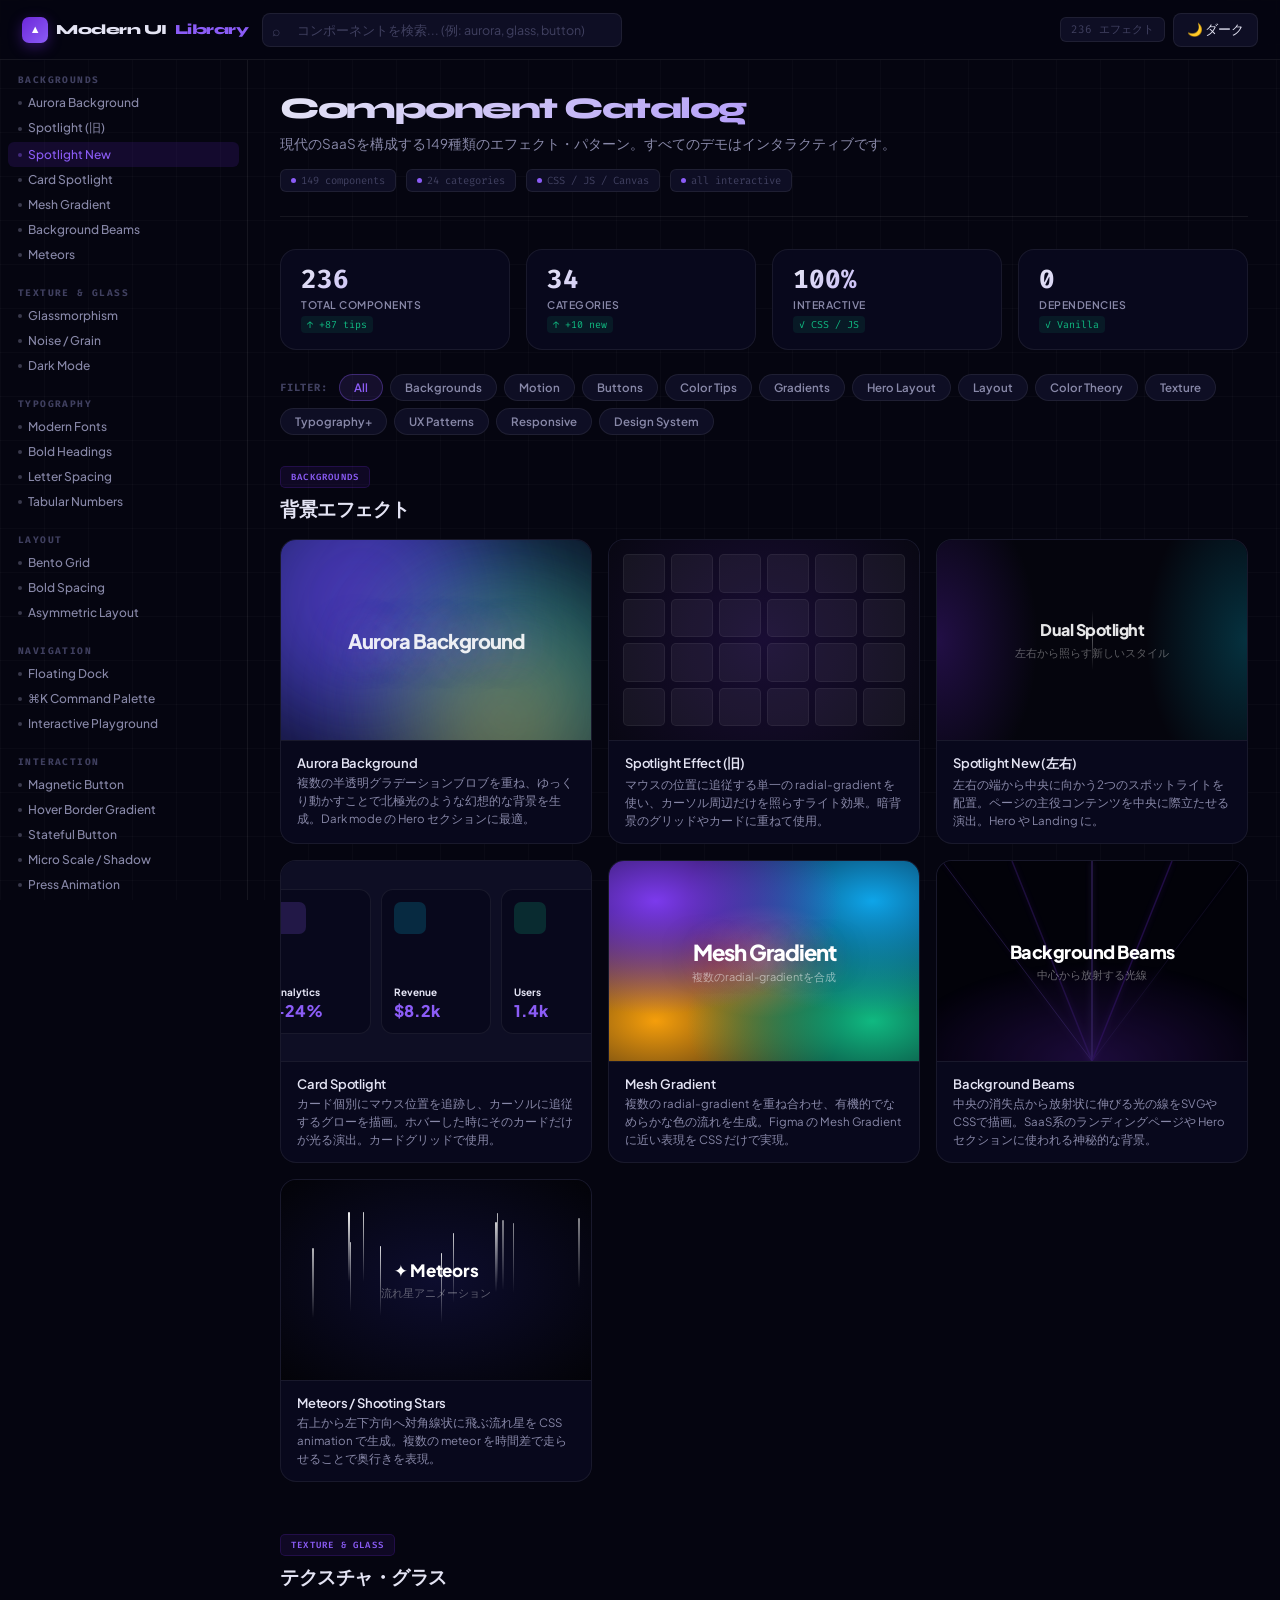
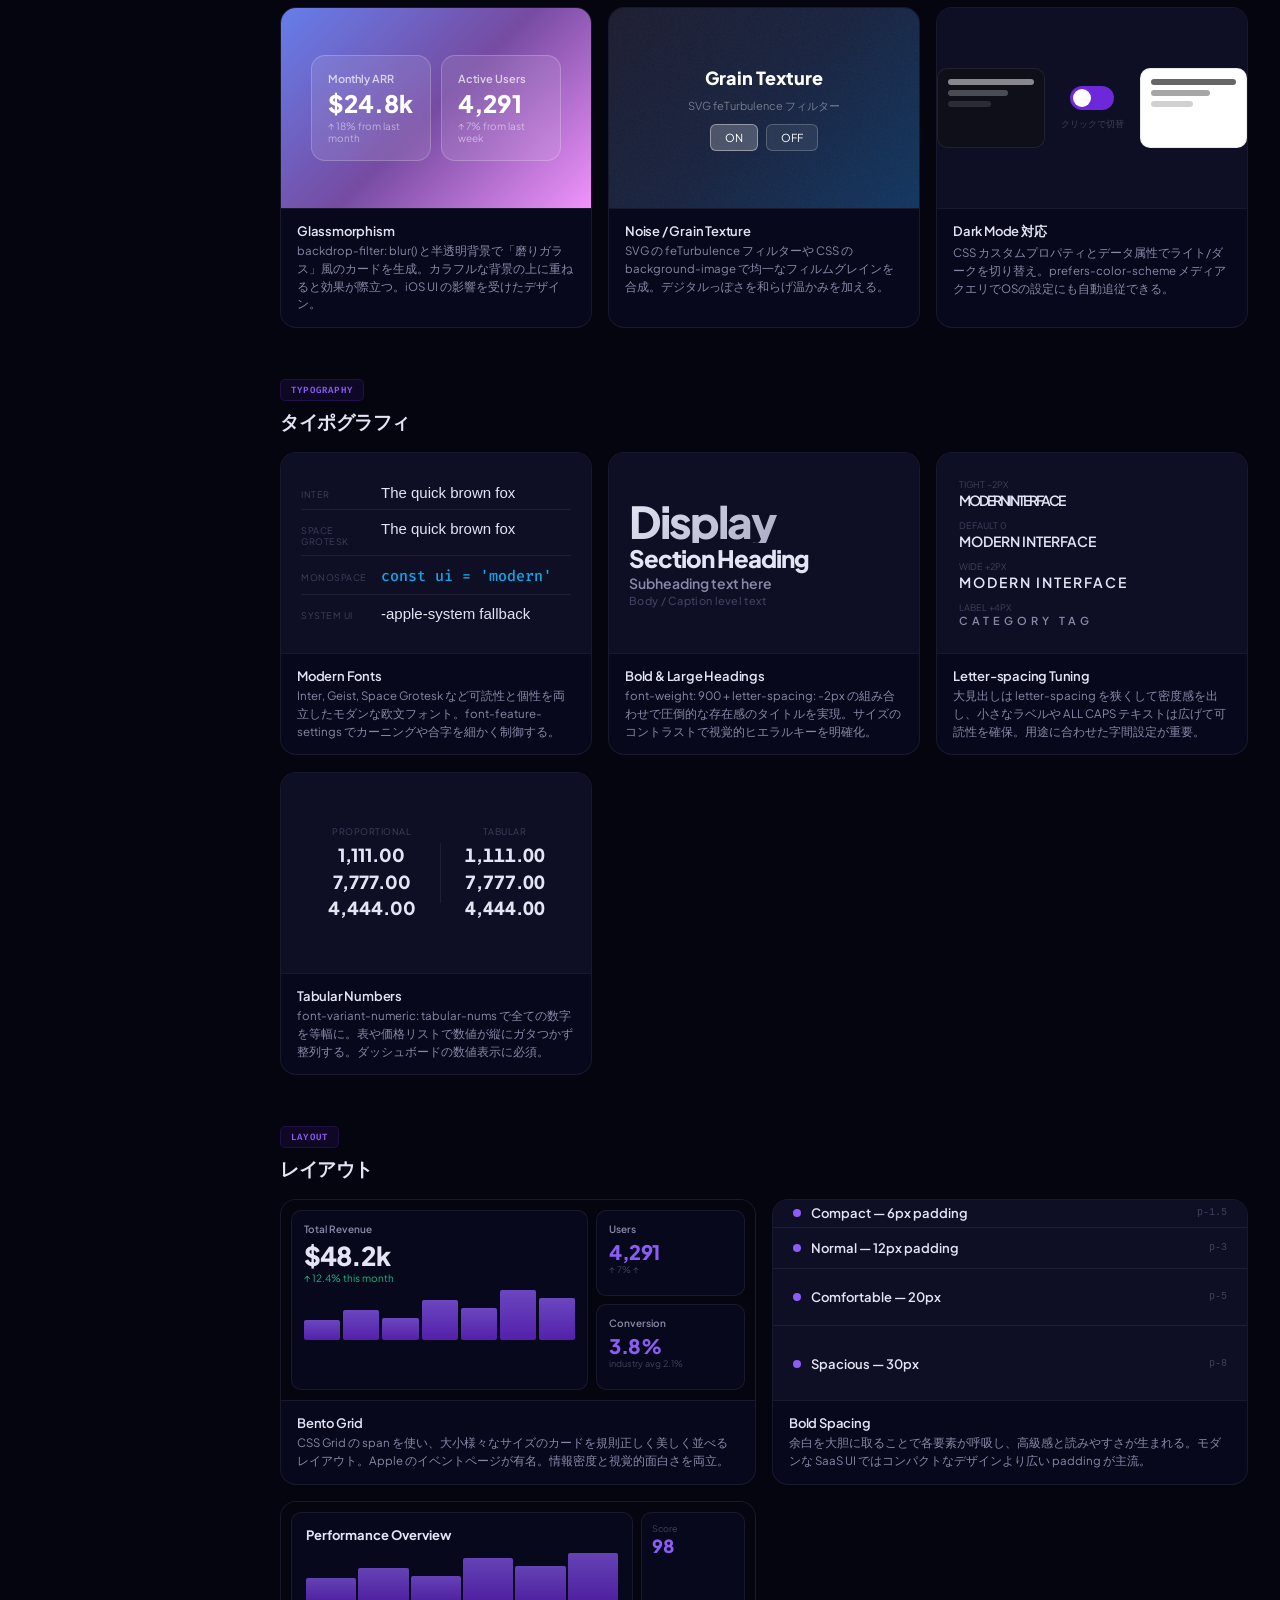
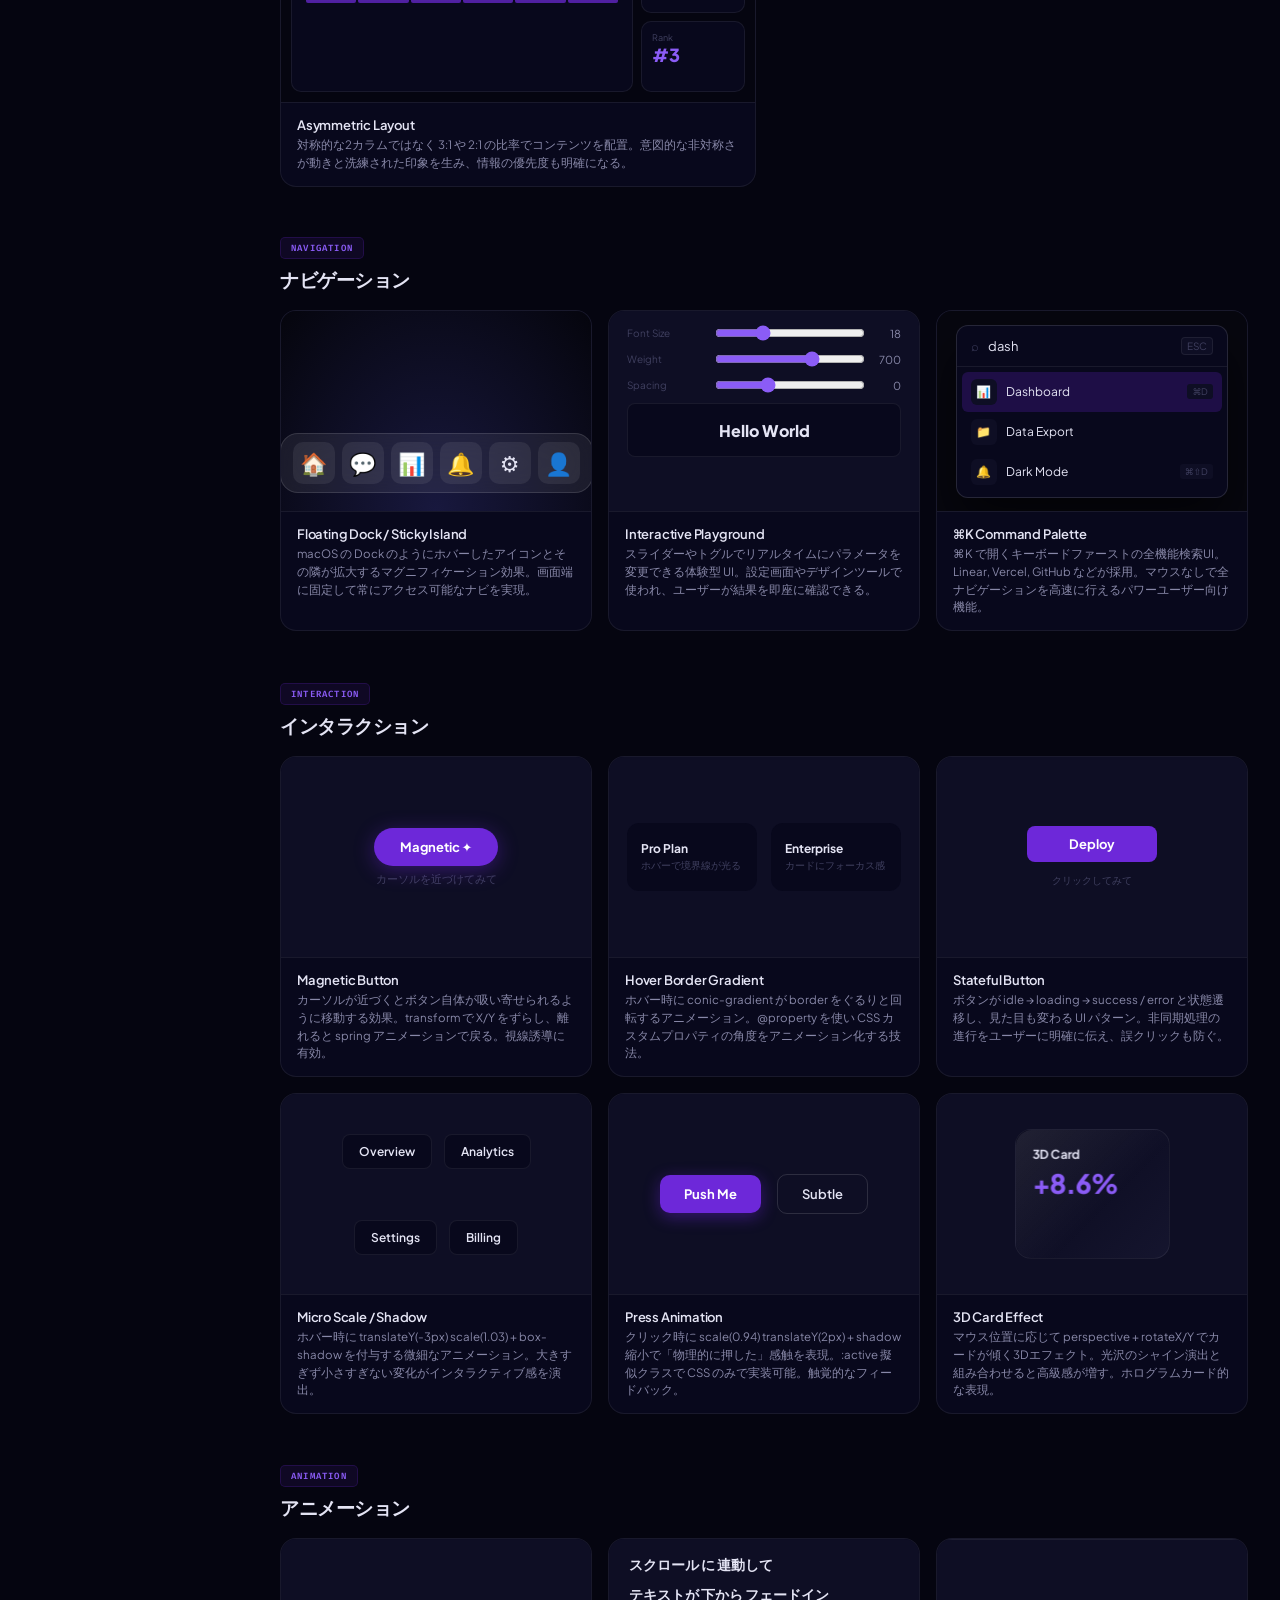
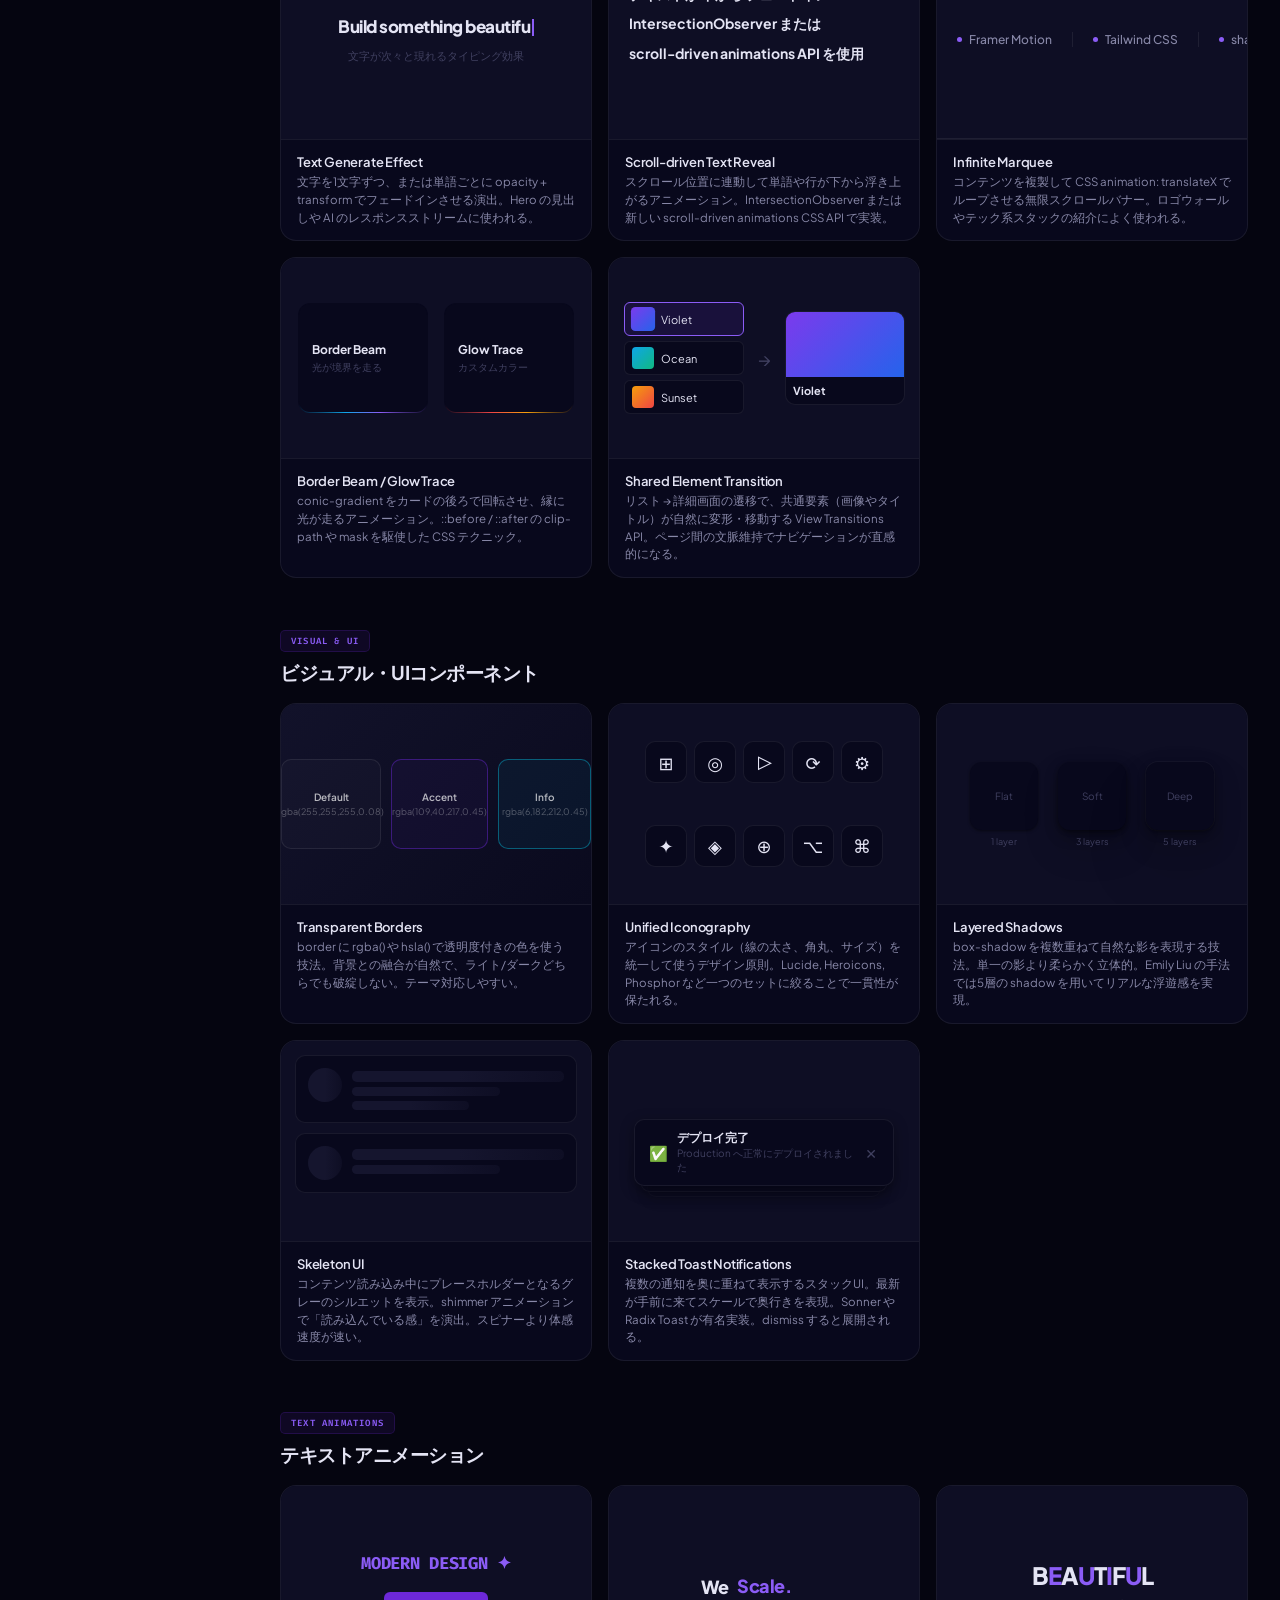
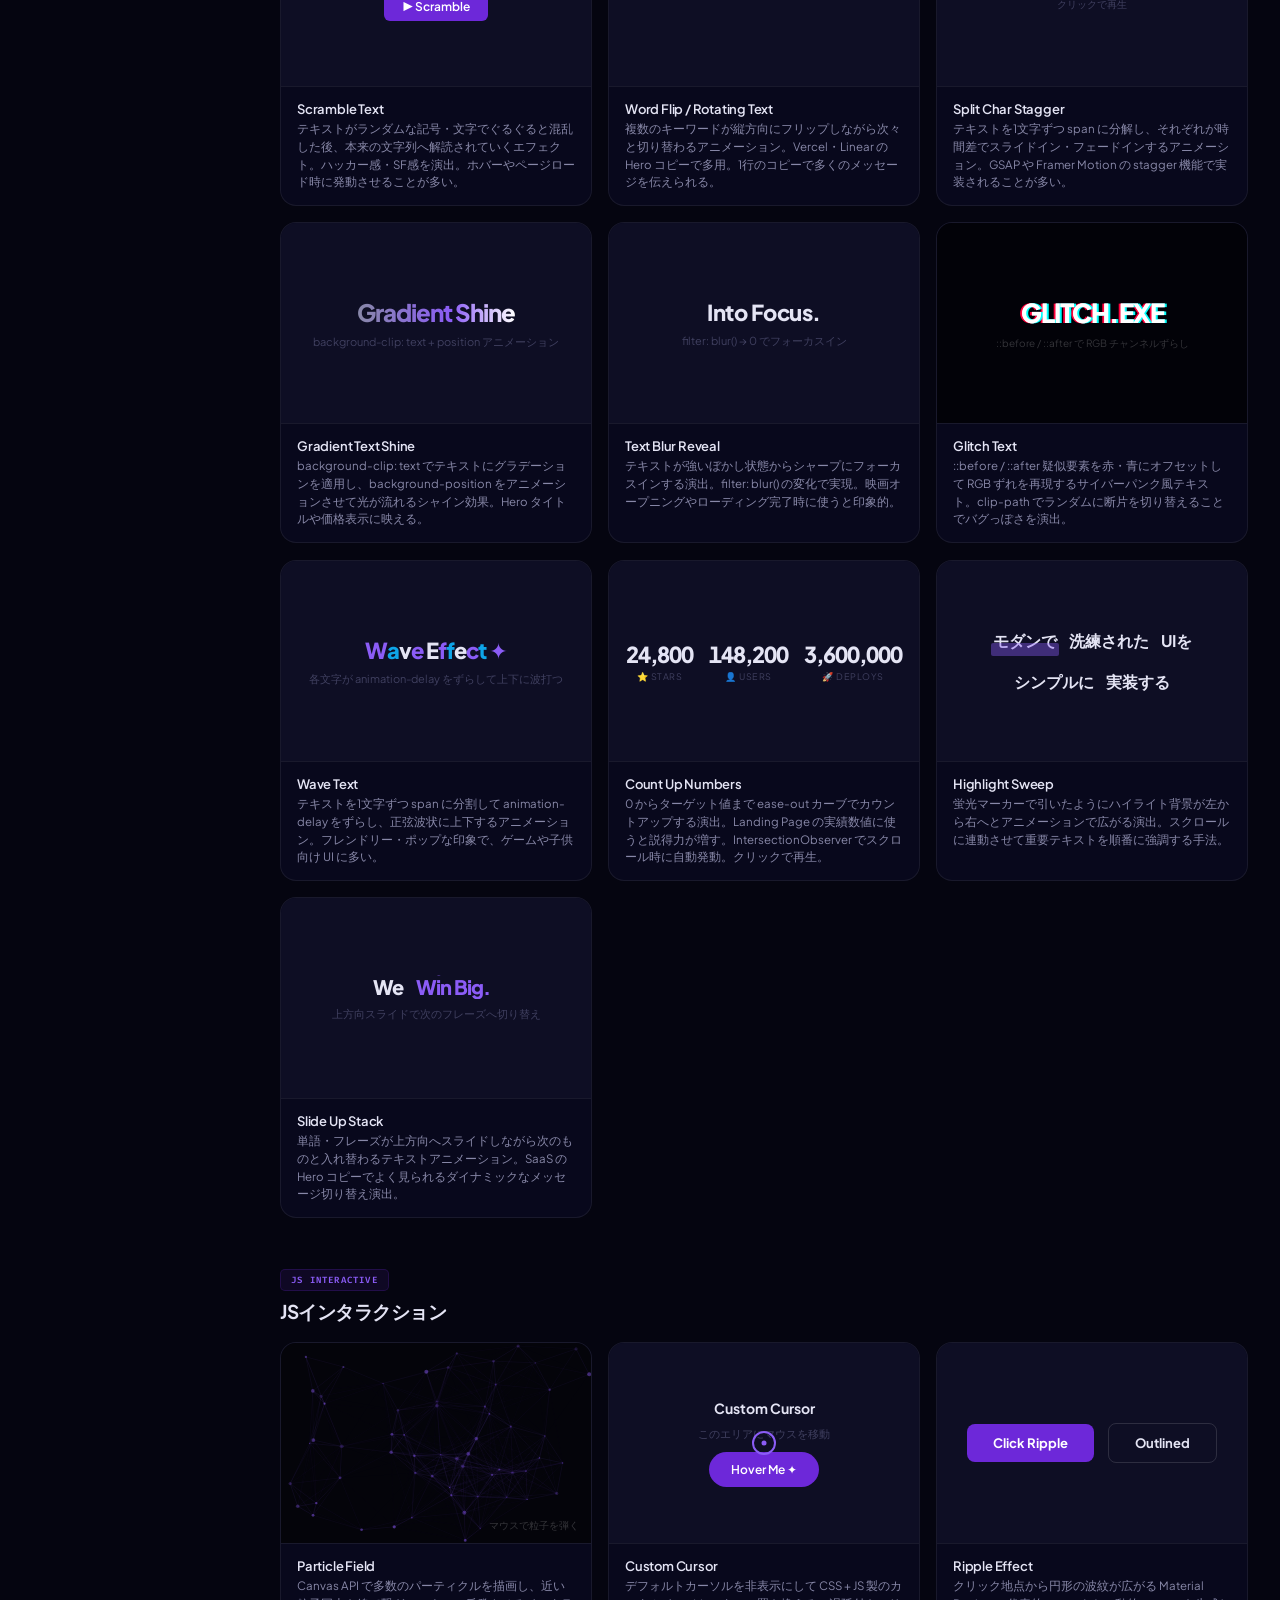
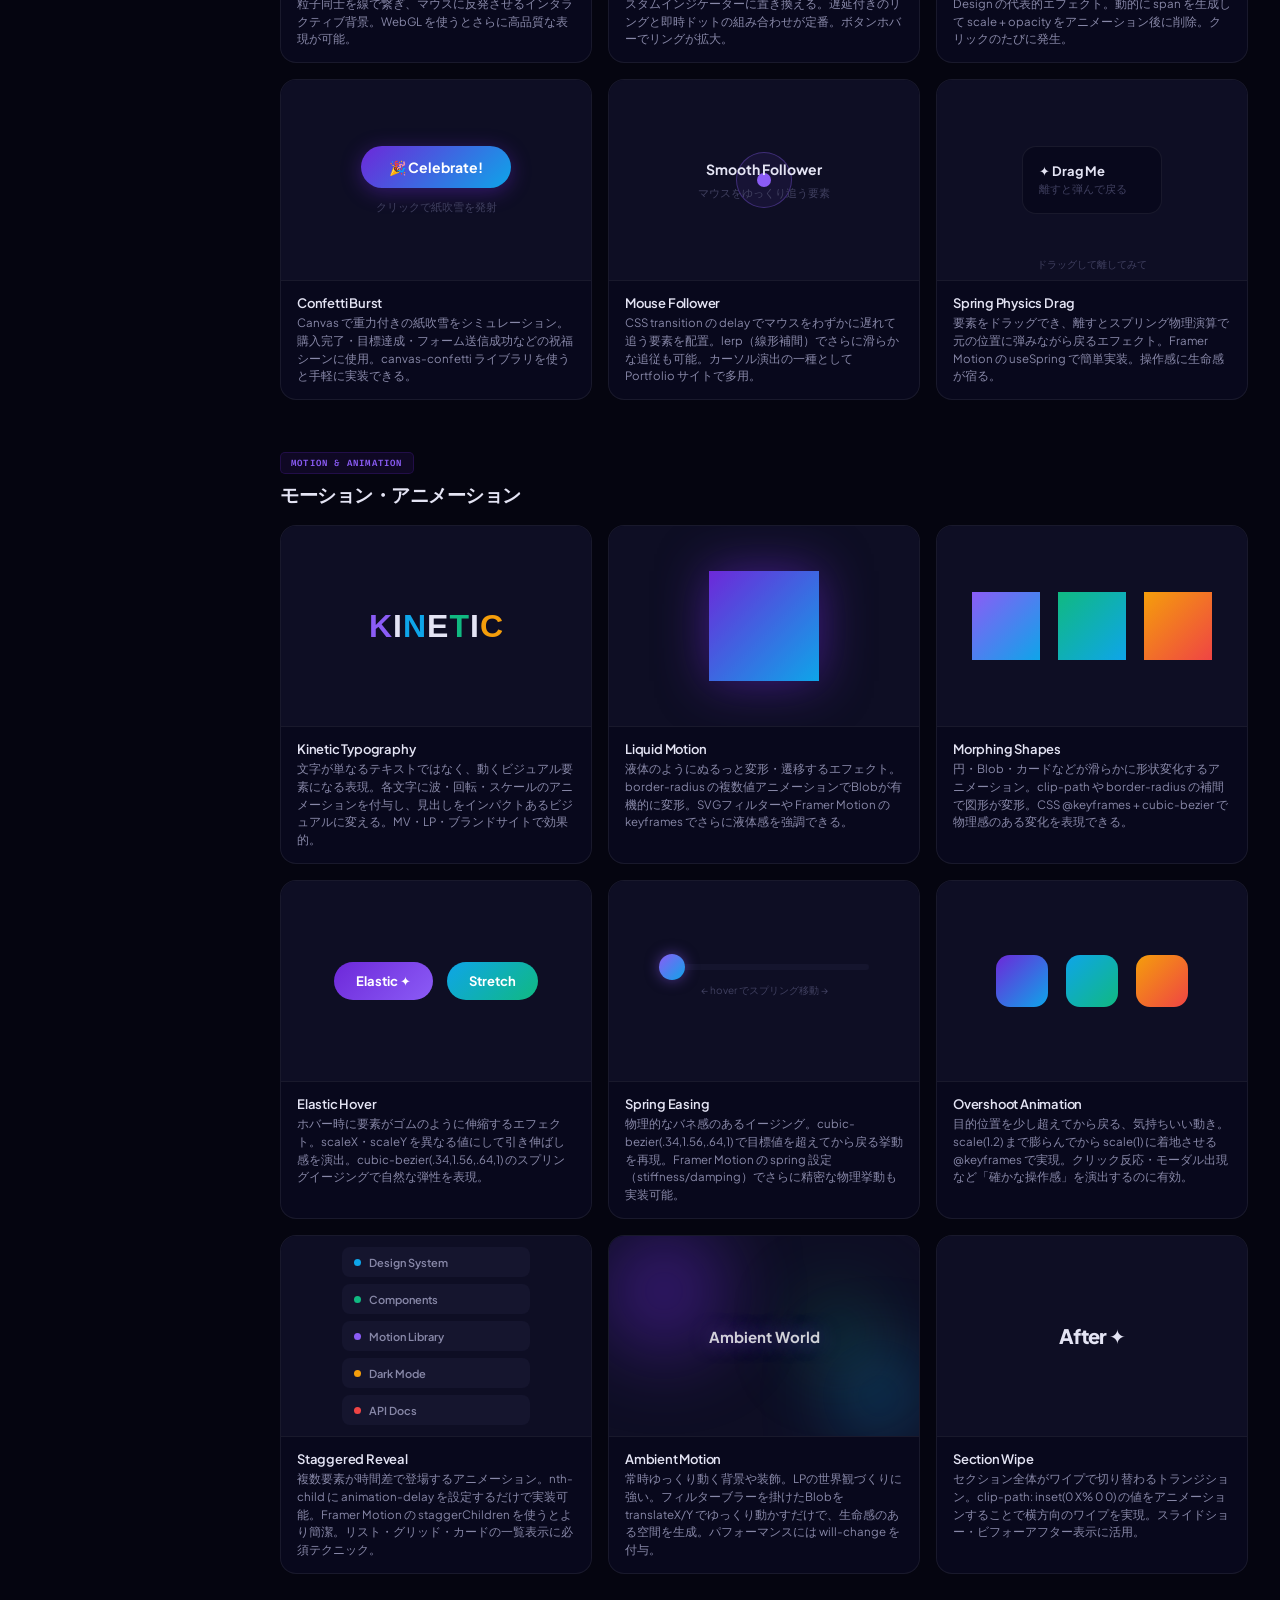
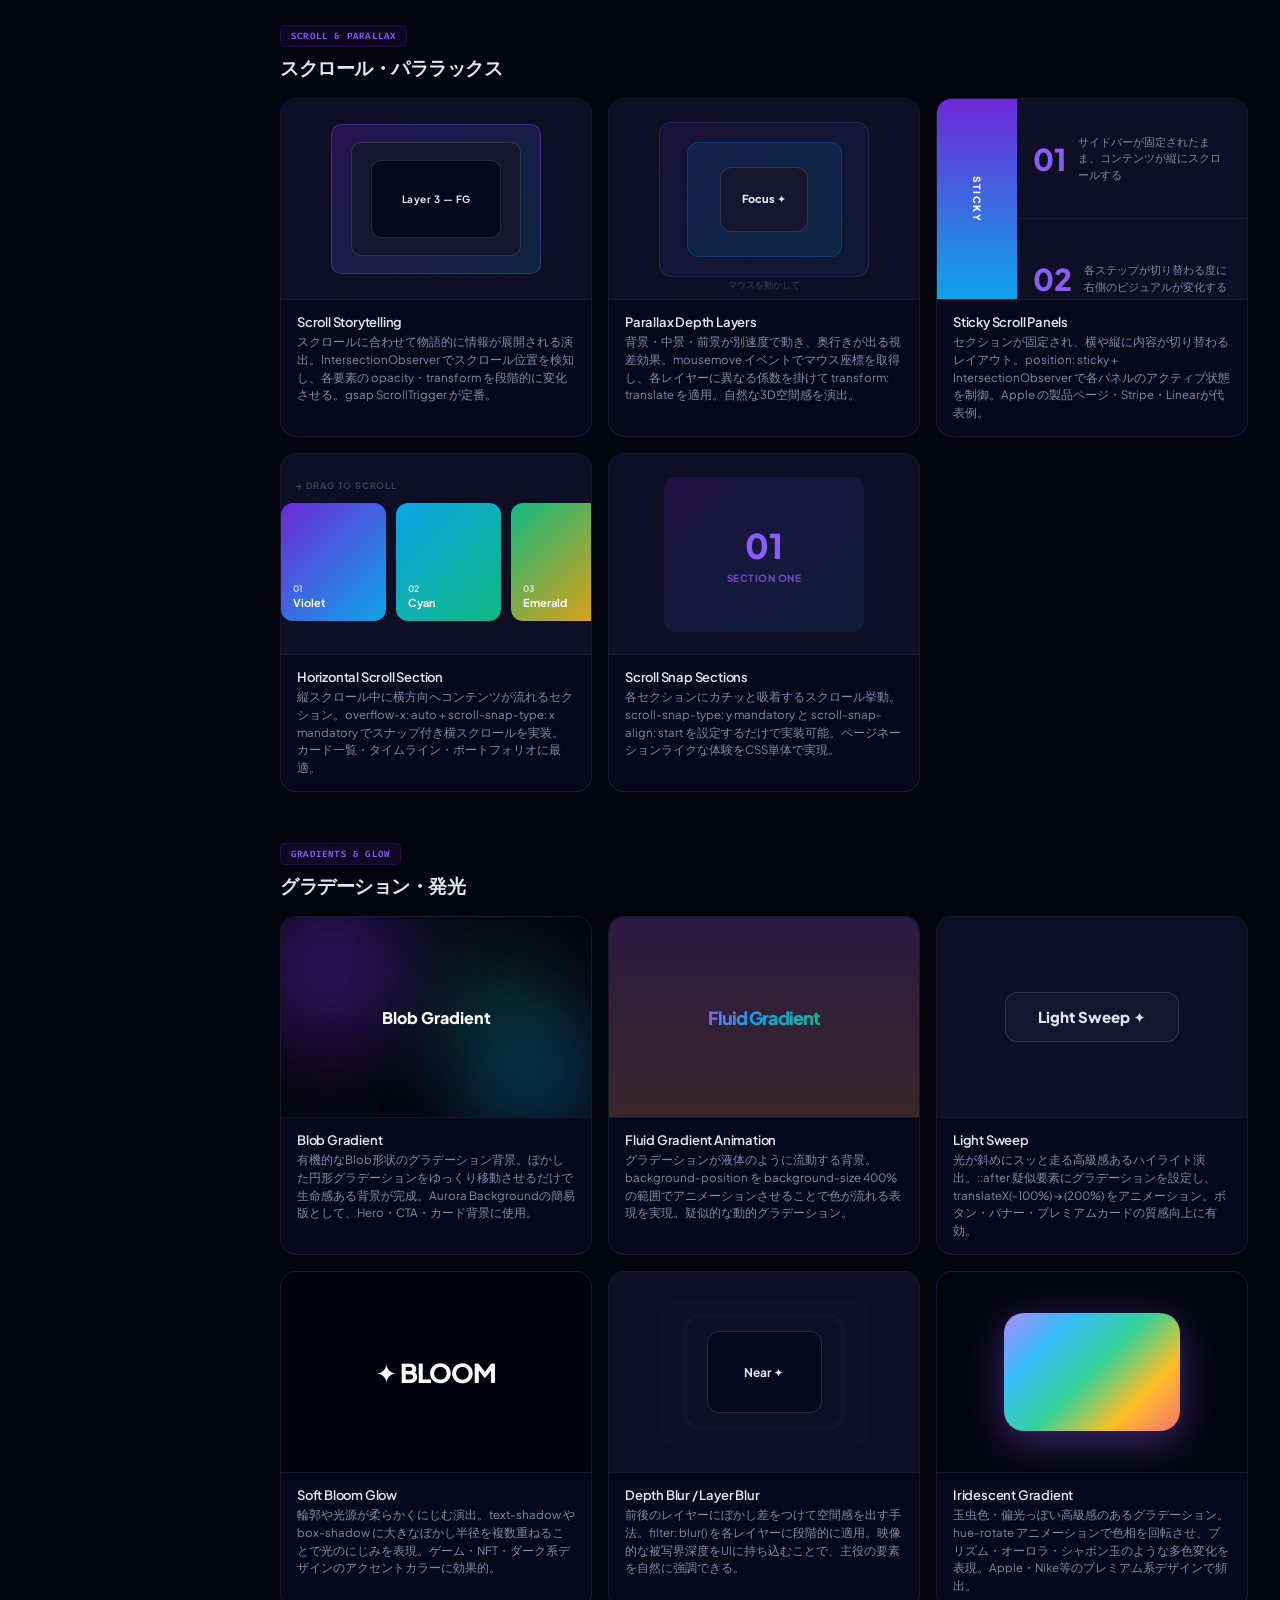
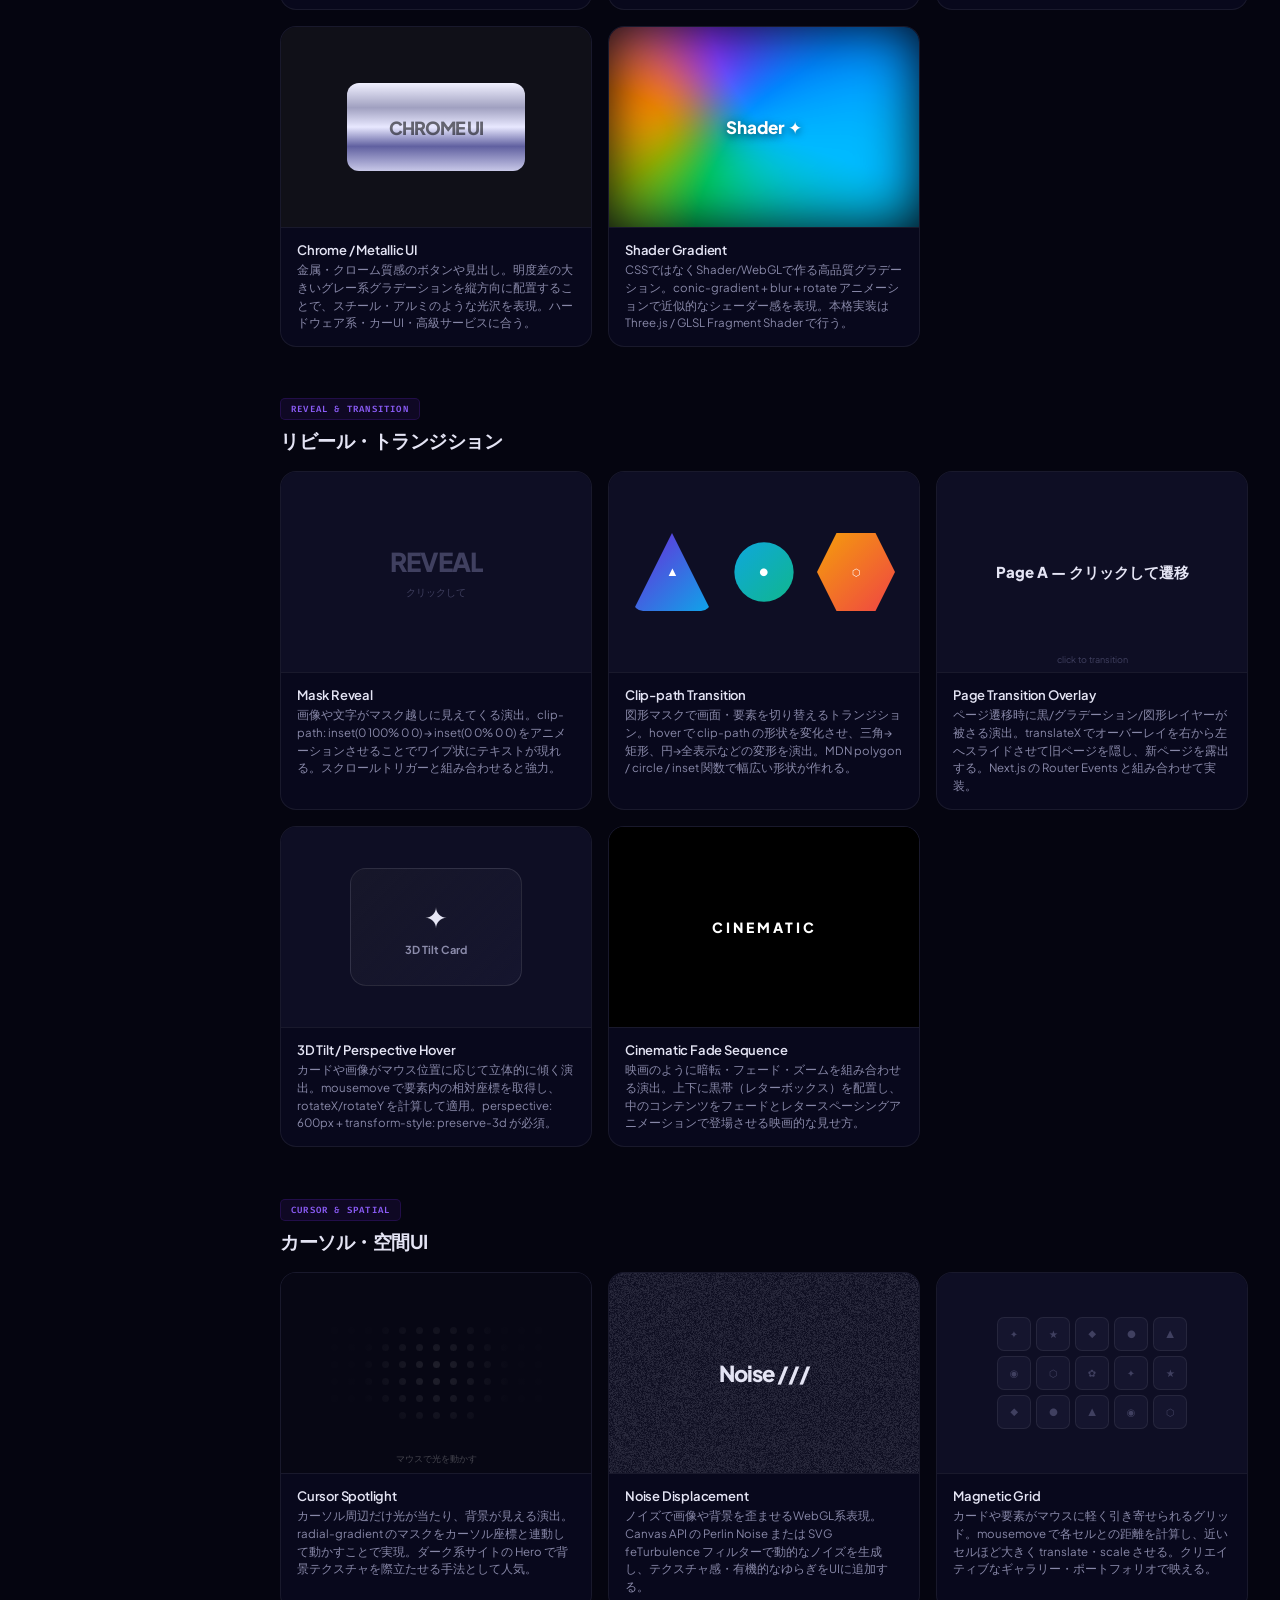
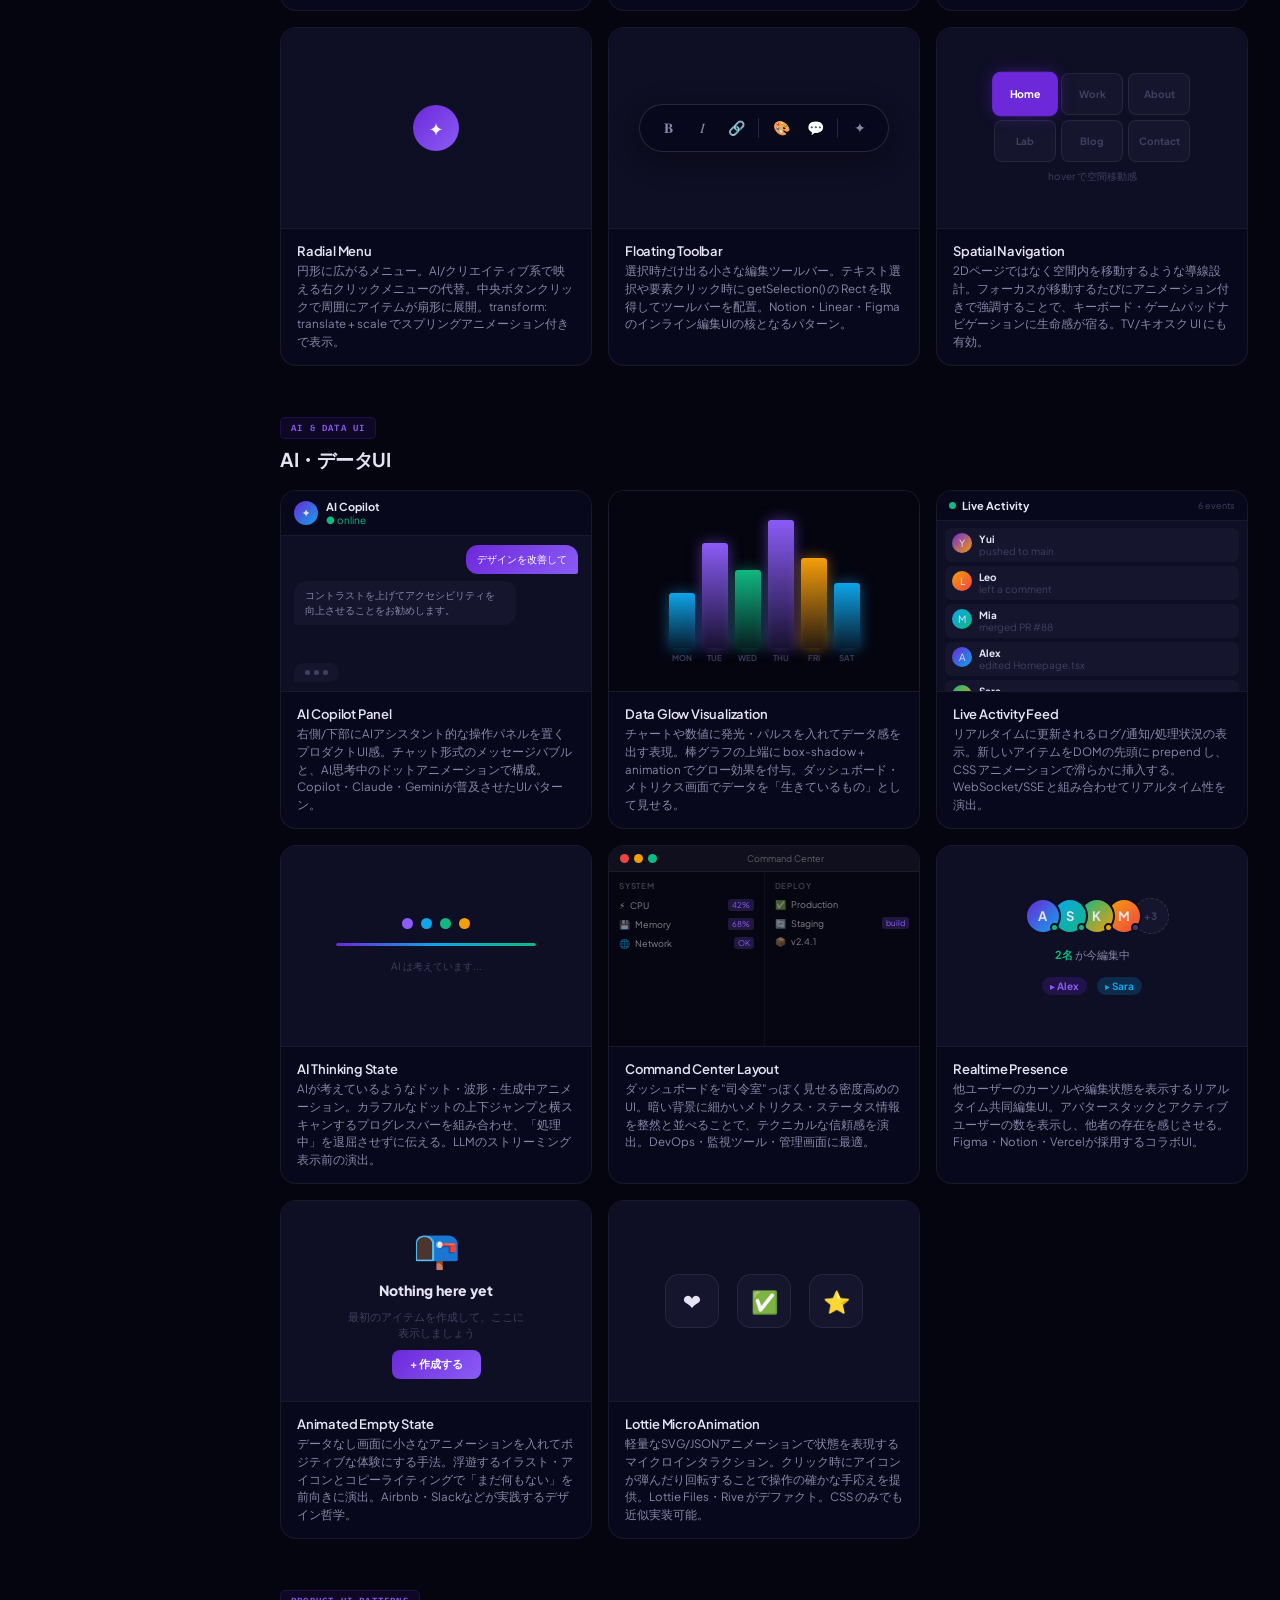
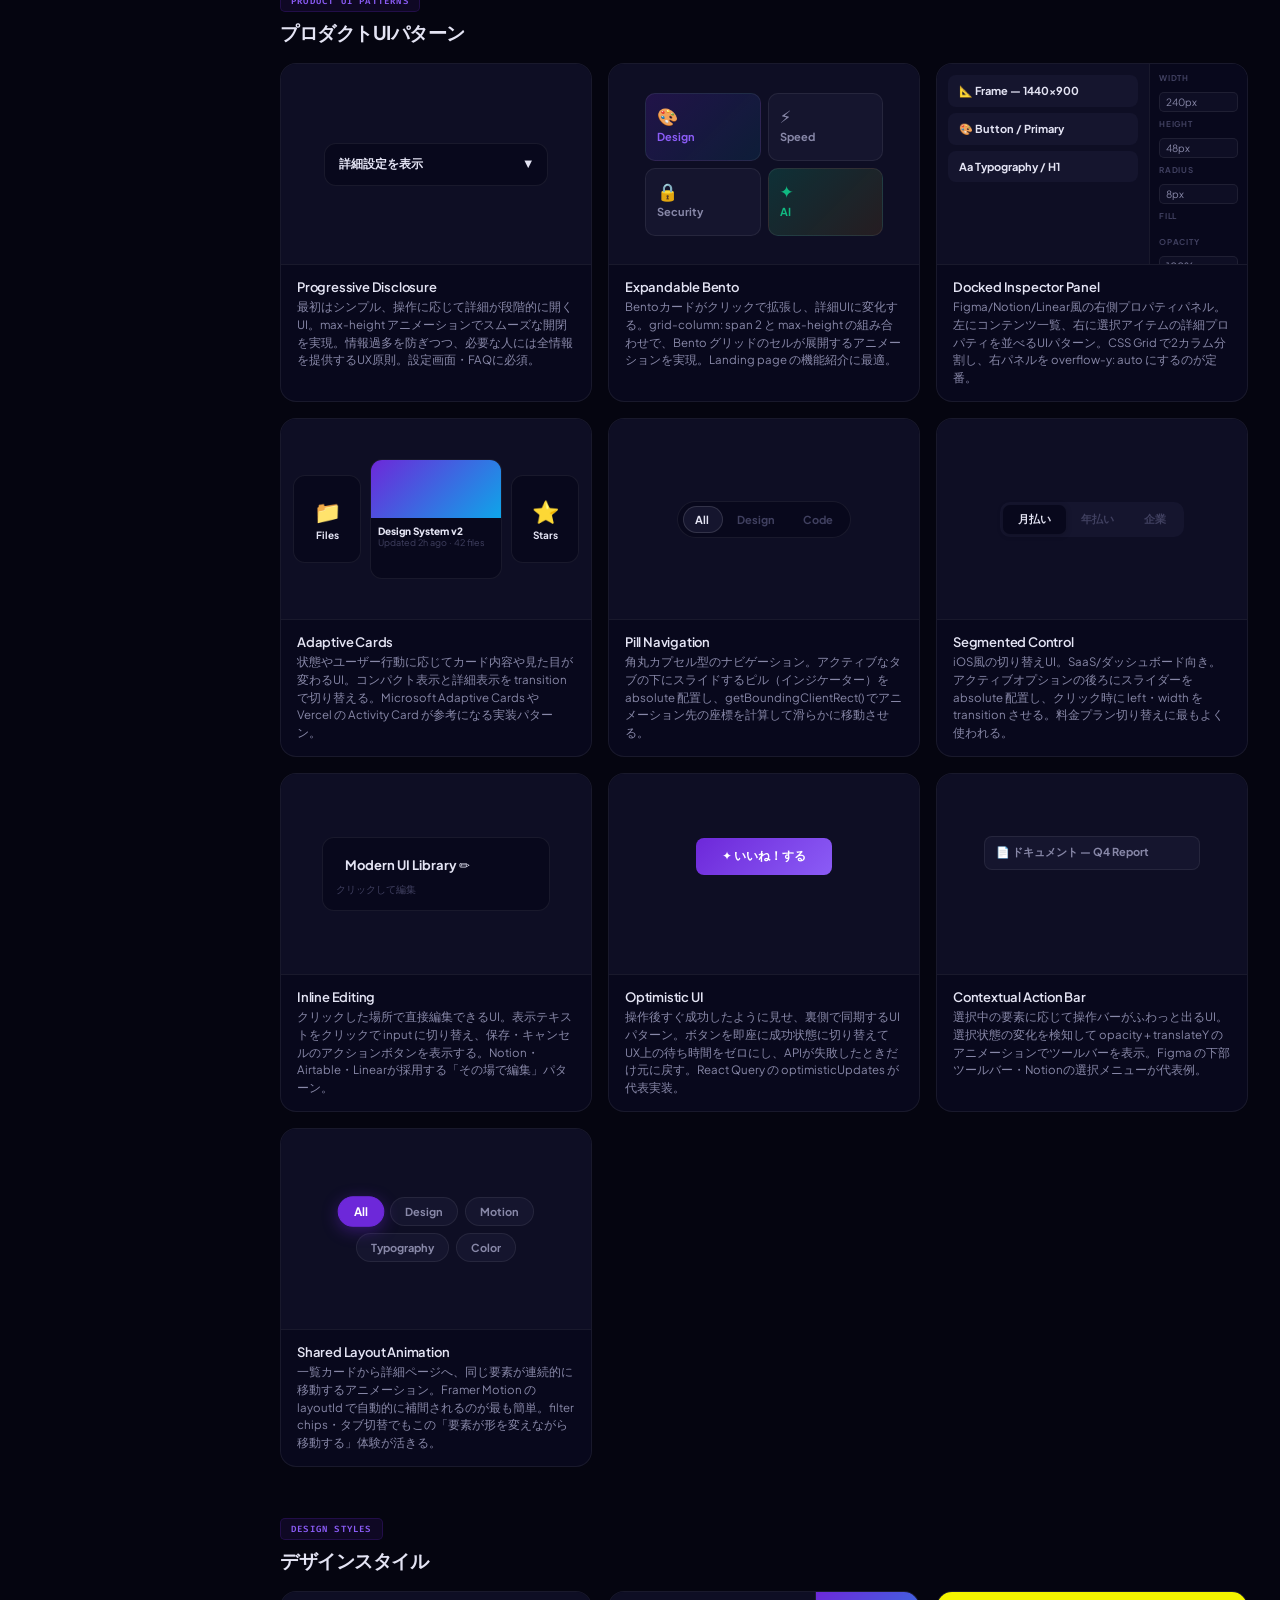
==== index.html @ c27f0cd7 "Add 27 advanced design tip cards across 7 new categories Layout & Positioning (7 cards): - Visual Hi" ====
﻿<!DOCTYPE html>
<html lang="ja" data-theme="dark">
<head>
<meta charset="UTF-8">
<meta name="viewport" content="width=device-width, initial-scale=1.0">
<title>Modern UI Library — Component Catalog</title>
<link rel="preconnect" href="https://fonts.googleapis.com">
<link rel="preconnect" href="https://fonts.gstatic.com" crossorigin>
<link href="https://fonts.googleapis.com/css2?family=Syne:wght@700;800&family=Plus+Jakarta+Sans:ital,wght@0,300;0,400;0,500;0,600;0,700;0,800;1,400&family=Fira+Code:wght@400;500&display=swap" rel="stylesheet">
<link rel="stylesheet" href="styles.css">
</head><body>

<header class="hdr">
  <div class="hdr-logo">
    <div class="hdr-logo-mark">▲</div>
    Modern UI<span>Library</span>
  </div>
  <div class="hdr-search">
    <span class="hdr-search-ico">⌕</span>
    <input type="text" id="search" placeholder="コンポーネントを検索... (例: aurora, glass, button)">
  </div>
  <div class="hdr-right">
    <span class="hdr-count" id="count">149 コンポーネント</span>
    <button class="hdr-btn" id="themeBtn">🌙 ダーク</button>
  </div>
</header>

<nav class="sidebar" id="sidebar">
  <div class="sb-cat">
    <div class="sb-cat-title">Backgrounds</div>
    <a class="sb-link" href="#aurora"><span class="sb-link-dot"></span>Aurora Background</a>
    <a class="sb-link" href="#spot-old"><span class="sb-link-dot"></span>Spotlight (旧)</a>
    <a class="sb-link" href="#spot-new"><span class="sb-link-dot"></span>Spotlight New</a>
    <a class="sb-link" href="#card-spot"><span class="sb-link-dot"></span>Card Spotlight</a>
    <a class="sb-link" href="#mesh"><span class="sb-link-dot"></span>Mesh Gradient</a>
    <a class="sb-link" href="#beams"><span class="sb-link-dot"></span>Background Beams</a>
    <a class="sb-link" href="#meteors"><span class="sb-link-dot"></span>Meteors</a>
  </div>
  <div class="sb-cat">
    <div class="sb-cat-title">Texture & Glass</div>
    <a class="sb-link" href="#glass"><span class="sb-link-dot"></span>Glassmorphism</a>
    <a class="sb-link" href="#noise"><span class="sb-link-dot"></span>Noise / Grain</a>
    <a class="sb-link" href="#darkmode"><span class="sb-link-dot"></span>Dark Mode</a>
  </div>
  <div class="sb-cat">
    <div class="sb-cat-title">Typography</div>
    <a class="sb-link" href="#fonts"><span class="sb-link-dot"></span>Modern Fonts</a>
    <a class="sb-link" href="#headings"><span class="sb-link-dot"></span>Bold Headings</a>
    <a class="sb-link" href="#tracking"><span class="sb-link-dot"></span>Letter Spacing</a>
    <a class="sb-link" href="#tabular"><span class="sb-link-dot"></span>Tabular Numbers</a>
  </div>
  <div class="sb-cat">
    <div class="sb-cat-title">Layout</div>
    <a class="sb-link" href="#bento"><span class="sb-link-dot"></span>Bento Grid</a>
    <a class="sb-link" href="#spacing"><span class="sb-link-dot"></span>Bold Spacing</a>
    <a class="sb-link" href="#asym"><span class="sb-link-dot"></span>Asymmetric Layout</a>
  </div>
  <div class="sb-cat">
    <div class="sb-cat-title">Navigation</div>
    <a class="sb-link" href="#dock"><span class="sb-link-dot"></span>Floating Dock</a>
    <a class="sb-link" href="#cmd"><span class="sb-link-dot"></span>⌘K Command Palette</a>
    <a class="sb-link" href="#playground"><span class="sb-link-dot"></span>Interactive Playground</a>
  </div>
  <div class="sb-cat">
    <div class="sb-cat-title">Interaction</div>
    <a class="sb-link" href="#magnetic"><span class="sb-link-dot"></span>Magnetic Button</a>
    <a class="sb-link" href="#hbg"><span class="sb-link-dot"></span>Hover Border Gradient</a>
    <a class="sb-link" href="#stateful"><span class="sb-link-dot"></span>Stateful Button</a>
    <a class="sb-link" href="#micro"><span class="sb-link-dot"></span>Micro Scale / Shadow</a>
    <a class="sb-link" href="#press"><span class="sb-link-dot"></span>Press Animation</a>
    <a class="sb-link" href="#card3d"><span class="sb-link-dot"></span>3D Card Effect</a>
  </div>
  <div class="sb-cat">
    <div class="sb-cat-title">Animation</div>
    <a class="sb-link" href="#textgen"><span class="sb-link-dot"></span>Text Generate</a>
    <a class="sb-link" href="#scroll-reveal"><span class="sb-link-dot"></span>Scroll Text Reveal</a>
    <a class="sb-link" href="#marquee"><span class="sb-link-dot"></span>Infinite Marquee</a>
    <a class="sb-link" href="#beam"><span class="sb-link-dot"></span>Border Beam</a>
    <a class="sb-link" href="#set"><span class="sb-link-dot"></span>Shared Element</a>
  </div>
  <div class="sb-cat">
    <div class="sb-cat-title">Visual & UI</div>
    <a class="sb-link" href="#tb"><span class="sb-link-dot"></span>Transparent Borders</a>
    <a class="sb-link" href="#icons"><span class="sb-link-dot"></span>Unified Iconography</a>
    <a class="sb-link" href="#shadows"><span class="sb-link-dot"></span>Layered Shadows</a>
    <a class="sb-link" href="#skel"><span class="sb-link-dot"></span>Skeleton UI</a>
    <a class="sb-link" href="#toast"><span class="sb-link-dot"></span>Stacked Toasts</a>
  </div>
  <div class="sb-cat">
    <div class="sb-cat-title">Text Animations</div>
    <a class="sb-link" href="#scramble"><span class="sb-link-dot"></span>Scramble Text</a>
    <a class="sb-link" href="#wordflip"><span class="sb-link-dot"></span>Word Flip</a>
    <a class="sb-link" href="#splitchar"><span class="sb-link-dot"></span>Split Char Stagger</a>
    <a class="sb-link" href="#gradflow"><span class="sb-link-dot"></span>Gradient Text Shine</a>
    <a class="sb-link" href="#blurreveal"><span class="sb-link-dot"></span>Blur Reveal</a>
    <a class="sb-link" href="#glitch"><span class="sb-link-dot"></span>Glitch Text</a>
    <a class="sb-link" href="#wavetext"><span class="sb-link-dot"></span>Wave Text</a>
    <a class="sb-link" href="#countup"><span class="sb-link-dot"></span>Count Up</a>
    <a class="sb-link" href="#highlight"><span class="sb-link-dot"></span>Highlight Sweep</a>
    <a class="sb-link" href="#slidestack"><span class="sb-link-dot"></span>Slide Up Stack</a>
  </div>
  <div class="sb-cat">
    <div class="sb-cat-title">JS Interactive</div>
    <a class="sb-link" href="#particles"><span class="sb-link-dot"></span>Particle Field</a>
    <a class="sb-link" href="#customcursor"><span class="sb-link-dot"></span>Custom Cursor</a>
    <a class="sb-link" href="#ripple"><span class="sb-link-dot"></span>Ripple Effect</a>
    <a class="sb-link" href="#confetti"><span class="sb-link-dot"></span>Confetti Burst</a>
    <a class="sb-link" href="#mousefollower"><span class="sb-link-dot"></span>Mouse Follower</a>
    <a class="sb-link" href="#springdrag"><span class="sb-link-dot"></span>Spring Drag</a>
  </div>
  <div class="sb-cat">
    <div class="sb-cat-title">Motion & Anim</div>
    <a class="sb-link" href="#kinetic"><span class="sb-link-dot"></span>Kinetic Typography</a>
    <a class="sb-link" href="#liquid"><span class="sb-link-dot"></span>Liquid Motion</a>
    <a class="sb-link" href="#morphshape"><span class="sb-link-dot"></span>Morphing Shapes</a>
    <a class="sb-link" href="#elastic"><span class="sb-link-dot"></span>Elastic Hover</a>
    <a class="sb-link" href="#springease"><span class="sb-link-dot"></span>Spring Easing</a>
    <a class="sb-link" href="#overshoot"><span class="sb-link-dot"></span>Overshoot Anim</a>
    <a class="sb-link" href="#staggerrev"><span class="sb-link-dot"></span>Staggered Reveal</a>
    <a class="sb-link" href="#ambient"><span class="sb-link-dot"></span>Ambient Motion</a>
    <a class="sb-link" href="#sectionwipe"><span class="sb-link-dot"></span>Section Wipe</a>
  </div>
  <div class="sb-cat">
    <div class="sb-cat-title">Scroll & Parallax</div>
    <a class="sb-link" href="#scrollstory"><span class="sb-link-dot"></span>Scroll Storytelling</a>
    <a class="sb-link" href="#parallax"><span class="sb-link-dot"></span>Parallax Layers</a>
    <a class="sb-link" href="#stickyscroll"><span class="sb-link-dot"></span>Sticky Scroll</a>
    <a class="sb-link" href="#hscroll"><span class="sb-link-dot"></span>Horizontal Scroll</a>
    <a class="sb-link" href="#snapscroll"><span class="sb-link-dot"></span>Scroll Snap</a>
  </div>
  <div class="sb-cat">
    <div class="sb-cat-title">Gradients & Glow</div>
    <a class="sb-link" href="#blobgrad"><span class="sb-link-dot"></span>Blob Gradient</a>
    <a class="sb-link" href="#fluidgrad"><span class="sb-link-dot"></span>Fluid Gradient</a>
    <a class="sb-link" href="#lightsweep"><span class="sb-link-dot"></span>Light Sweep</a>
    <a class="sb-link" href="#bloom"><span class="sb-link-dot"></span>Soft Bloom Glow</a>
    <a class="sb-link" href="#depthblur"><span class="sb-link-dot"></span>Depth Blur</a>
    <a class="sb-link" href="#iridescent"><span class="sb-link-dot"></span>Iridescent</a>
    <a class="sb-link" href="#chrome"><span class="sb-link-dot"></span>Chrome Metallic</a>
    <a class="sb-link" href="#shader"><span class="sb-link-dot"></span>Shader Gradient</a>
  </div>
  <div class="sb-cat">
    <div class="sb-cat-title">Reveal & Transition</div>
    <a class="sb-link" href="#maskreveal"><span class="sb-link-dot"></span>Mask Reveal</a>
    <a class="sb-link" href="#cliptrans"><span class="sb-link-dot"></span>Clip-path Transition</a>
    <a class="sb-link" href="#pagetrans"><span class="sb-link-dot"></span>Page Transition</a>
    <a class="sb-link" href="#tilt3d"><span class="sb-link-dot"></span>3D Tilt</a>
    <a class="sb-link" href="#cinematic"><span class="sb-link-dot"></span>Cinematic Fade</a>
  </div>
  <div class="sb-cat">
    <div class="sb-cat-title">Cursor & Spatial</div>
    <a class="sb-link" href="#cursorspot"><span class="sb-link-dot"></span>Cursor Spotlight</a>
    <a class="sb-link" href="#noisedisp"><span class="sb-link-dot"></span>Noise Displacement</a>
    <a class="sb-link" href="#maggrid"><span class="sb-link-dot"></span>Magnetic Grid</a>
    <a class="sb-link" href="#radialmenu"><span class="sb-link-dot"></span>Radial Menu</a>
    <a class="sb-link" href="#floattoolbar"><span class="sb-link-dot"></span>Floating Toolbar</a>
    <a class="sb-link" href="#spatnav"><span class="sb-link-dot"></span>Spatial Navigation</a>
  </div>
  <div class="sb-cat">
    <div class="sb-cat-title">AI & Data UI</div>
    <a class="sb-link" href="#aicopilot"><span class="sb-link-dot"></span>AI Copilot Panel</a>
    <a class="sb-link" href="#dataglow"><span class="sb-link-dot"></span>Data Glow Viz</a>
    <a class="sb-link" href="#livefeed"><span class="sb-link-dot"></span>Live Activity Feed</a>
    <a class="sb-link" href="#aithink"><span class="sb-link-dot"></span>AI Thinking State</a>
    <a class="sb-link" href="#cmdcenter"><span class="sb-link-dot"></span>Command Center</a>
    <a class="sb-link" href="#presence"><span class="sb-link-dot"></span>Realtime Presence</a>
    <a class="sb-link" href="#emptystate"><span class="sb-link-dot"></span>Animated Empty State</a>
    <a class="sb-link" href="#lottie"><span class="sb-link-dot"></span>Lottie Micro Anim</a>
  </div>
  <div class="sb-cat">
    <div class="sb-cat-title">Product UI</div>
    <a class="sb-link" href="#progdisc"><span class="sb-link-dot"></span>Progressive Disclosure</a>
    <a class="sb-link" href="#expbento"><span class="sb-link-dot"></span>Expandable Bento</a>
    <a class="sb-link" href="#inspector"><span class="sb-link-dot"></span>Docked Inspector</a>
    <a class="sb-link" href="#adaptcard"><span class="sb-link-dot"></span>Adaptive Cards</a>
    <a class="sb-link" href="#pillnav"><span class="sb-link-dot"></span>Pill Navigation</a>
    <a class="sb-link" href="#segment"><span class="sb-link-dot"></span>Segmented Control</a>
    <a class="sb-link" href="#inlineedit"><span class="sb-link-dot"></span>Inline Editing</a>
    <a class="sb-link" href="#optimistic"><span class="sb-link-dot"></span>Optimistic UI</a>
    <a class="sb-link" href="#ctxbar"><span class="sb-link-dot"></span>Contextual Action Bar</a>
    <a class="sb-link" href="#sharedlayout"><span class="sb-link-dot"></span>Shared Layout Anim</a>
  </div>
  <div class="sb-cat">
    <div class="sb-cat-title">Design Styles</div>
    <a class="sb-link" href="#tactile"><span class="sb-link-dot"></span>Tactile UI</a>
    <a class="sb-link" href="#editorial"><span class="sb-link-dot"></span>Editorial Layout</a>
    <a class="sb-link" href="#brutalist"><span class="sb-link-dot"></span>Brutalist Accent</a>
    <a class="sb-link" href="#neomin"><span class="sb-link-dot"></span>Neo-Minimalism</a>
    <a class="sb-link" href="#neumorphism"><span class="sb-link-dot"></span>Neumorphism 2.0</a>
    <a class="sb-link" href="#diagonal"><span class="sb-link-dot"></span>Diagonal Split</a>
    <a class="sb-link" href="#layeredstack"><span class="sb-link-dot"></span>Layered Card Stack</a>
    <a class="sb-link" href="#cmduux"><span class="sb-link-dot"></span>Command Menu UX</a>
  </div>
  <div class="sb-cat">
    <div class="sb-cat-title">Forms & Input</div>
    <a class="sb-link" href="#float-label"><span class="sb-link-dot"></span>Floating Label</a>
    <a class="sb-link" href="#input-valid"><span class="sb-link-dot"></span>Input Validation</a>
    <a class="sb-link" href="#toggle-sw"><span class="sb-link-dot"></span>Toggle Switch</a>
    <a class="sb-link" href="#range-slider"><span class="sb-link-dot"></span>Range Slider</a>
    <a class="sb-link" href="#otp-input"><span class="sb-link-dot"></span>OTP Input</a>
    <a class="sb-link" href="#checkbox-anim"><span class="sb-link-dot"></span>Checkbox Anim</a>
    <a class="sb-link" href="#multi-tag"><span class="sb-link-dot"></span>Multi-tag Input</a>
    <a class="sb-link" href="#pw-strength"><span class="sb-link-dot"></span>Password Strength</a>
    <a class="sb-link" href="#file-drop"><span class="sb-link-dot"></span>File Drop Zone</a>
  </div>
  <div class="sb-cat">
    <div class="sb-cat-title">Pricing & CTA</div>
    <a class="sb-link" href="#pricing-card"><span class="sb-link-dot"></span>Pricing Cards</a>
    <a class="sb-link" href="#pricing-toggle"><span class="sb-link-dot"></span>Pricing Toggle</a>
    <a class="sb-link" href="#cta-variants"><span class="sb-link-dot"></span>CTA Variants</a>
    <a class="sb-link" href="#social-proof"><span class="sb-link-dot"></span>Social Proof</a>
    <a class="sb-link" href="#testimonial"><span class="sb-link-dot"></span>Testimonial</a>
    <a class="sb-link" href="#countdown"><span class="sb-link-dot"></span>Countdown Timer</a>
    <a class="sb-link" href="#trust-badge"><span class="sb-link-dot"></span>Trust Badges</a>
    <a class="sb-link" href="#compare-table"><span class="sb-link-dot"></span>Comparison Table</a>
  </div>
  <div class="sb-cat">
    <div class="sb-cat-title">Feedback & Status</div>
    <a class="sb-link" href="#alert-banner"><span class="sb-link-dot"></span>Alert / Banner</a>
    <a class="sb-link" href="#tooltip-ui"><span class="sb-link-dot"></span>Tooltip</a>
    <a class="sb-link" href="#notif-badge"><span class="sb-link-dot"></span>Notification Badge</a>
    <a class="sb-link" href="#status-dot"><span class="sb-link-dot"></span>Status Indicator</a>
    <a class="sb-link" href="#announce-bar"><span class="sb-link-dot"></span>Announcement Bar</a>
    <a class="sb-link" href="#cookie-ui"><span class="sb-link-dot"></span>Cookie Consent</a>
  </div>
  <div class="sb-cat">
    <div class="sb-cat-title">Loading & Progress</div>
    <a class="sb-link" href="#progress-bar"><span class="sb-link-dot"></span>Progress Bar</a>
    <a class="sb-link" href="#spinner"><span class="sb-link-dot"></span>Spinner Variants</a>
    <a class="sb-link" href="#step-wizard"><span class="sb-link-dot"></span>Step Wizard</a>
    <a class="sb-link" href="#upload-prog"><span class="sb-link-dot"></span>Upload Progress</a>
  </div>
  <div class="sb-cat">
    <div class="sb-cat-title">Interactions</div>
    <a class="sb-link" href="#copy-clip"><span class="sb-link-dot"></span>Copy to Clipboard</a>
    <a class="sb-link" href="#hover-card"><span class="sb-link-dot"></span>Hover Card</a>
    <a class="sb-link" href="#drag-drop"><span class="sb-link-dot"></span>Drag & Drop Reorder</a>
  </div>
  <div class="sb-cat">
    <div class="sb-cat-title">Modal & Overlay</div>
    <a class="sb-link" href="#modal-scale"><span class="sb-link-dot"></span>Scale In Modal</a>
    <a class="sb-link" href="#modal-slide"><span class="sb-link-dot"></span>Slide Up Modal</a>
    <a class="sb-link" href="#modal-elastic"><span class="sb-link-dot"></span>Elastic Pop Modal</a>
    <a class="sb-link" href="#modal-blur"><span class="sb-link-dot"></span>Blur Reveal Modal</a>
    <a class="sb-link" href="#modal-drawer"><span class="sb-link-dot"></span>Side Drawer</a>
    <a class="sb-link" href="#modal-sheet"><span class="sb-link-dot"></span>Bottom Sheet</a>
    <a class="sb-link" href="#modal-flip"><span class="sb-link-dot"></span>Flip Card Modal</a>
    <a class="sb-link" href="#modal-stack"><span class="sb-link-dot"></span>Stacked Modals</a>
  </div>
  <div class="sb-cat">
    <div class="sb-cat-title">Design Tips · Basics</div>
    <a class="sb-link" href="#color-tips"><span class="sb-link-dot"></span>Color Combinations</a>
    <a class="sb-link" href="#gradient-tips"><span class="sb-link-dot"></span>Gradient Techniques</a>
    <a class="sb-link" href="#hero-tips"><span class="sb-link-dot"></span>Hero Section Layout</a>
  </div>
  <div class="sb-cat">
    <div class="sb-cat-title">Design Tips · Advanced</div>
    <a class="sb-link" href="#layout-tips"><span class="sb-link-dot"></span>Layout &amp; Positioning</a>
    <a class="sb-link" href="#colortheory-tips"><span class="sb-link-dot"></span>Color Theory Deep</a>
    <a class="sb-link" href="#texture-tips"><span class="sb-link-dot"></span>Texture &amp; Material</a>
    <a class="sb-link" href="#typography-adv-tips"><span class="sb-link-dot"></span>Typography Advanced</a>
    <a class="sb-link" href="#ux-tips"><span class="sb-link-dot"></span>UX Patterns</a>
    <a class="sb-link" href="#responsive-tips"><span class="sb-link-dot"></span>Responsive / Device</a>
    <a class="sb-link" href="#designsystem-tips"><span class="sb-link-dot"></span>Design System</a>
  </div>
</nav>

<main class="main">
  <div class="page-hdr">
    <div class="page-title">Component Catalog</div>
    <div class="page-sub">現代のSaaSを構成する149種類のエフェクト・パターン。すべてのデモはインタラクティブです。</div>
    <div class="page-meta">
      <span>149 components</span>
      <span>24 categories</span>
      <span>CSS / JS / Canvas</span>
      <span>all interactive</span>
    </div>
  </div>

  <!-- DASHBOARD STATS -->
  <div class="dash-stats">
    <div class="dash-stat">
      <div class="dash-num" id="stat-total">236</div>
      <div class="dash-lbl">Total Components</div>
      <div class="dash-delta up">↑ +87 tips</div>
    </div>
    <div class="dash-stat">
      <div class="dash-num">34</div>
      <div class="dash-lbl">Categories</div>
      <div class="dash-delta up">↑ +10 new</div>
    </div>
    <div class="dash-stat">
      <div class="dash-num">100%</div>
      <div class="dash-lbl">Interactive</div>
      <div class="dash-delta up">✓ CSS / JS</div>
    </div>
    <div class="dash-stat">
      <div class="dash-num">0</div>
      <div class="dash-lbl">Dependencies</div>
      <div class="dash-delta up">✓ Vanilla</div>
    </div>
  </div>

  <!-- FILTER BAR -->
  <div class="filter-bar">
    <span class="filter-lbl">Filter:</span>
    <a class="chip chip-active" href="#bg-section">All</a>
    <a class="chip" href="#bg-section">Backgrounds</a>
    <a class="chip" href="#motion-section">Motion</a>
    <a class="chip" href="#button-section">Buttons</a>
    <a class="chip" href="#color-tips">Color Tips</a>
    <a class="chip" href="#gradient-tips">Gradients</a>
    <a class="chip" href="#hero-tips">Hero Layout</a>
    <a class="chip" href="#layout-tips">Layout</a>
    <a class="chip" href="#colortheory-tips">Color Theory</a>
    <a class="chip" href="#texture-tips">Texture</a>
    <a class="chip" href="#typography-adv-tips">Typography+</a>
    <a class="chip" href="#ux-tips">UX Patterns</a>
    <a class="chip" href="#responsive-tips">Responsive</a>
    <a class="chip" href="#designsystem-tips">Design System</a>
  </div>

  <!-- ======================== BACKGROUNDS ======================== -->
  <section class="cat-section" id="bg-section">
    <div class="cat-hdr">
      <div class="cat-tag">Backgrounds</div>
      <div class="cat-title">背景エフェクト</div>
    </div>
    <div class="grid">

      <!-- 1. Aurora -->
      <div class="ecard" id="aurora" data-name="aurora background オーロラ">
        <div class="demo d-aurora">
          <div class="aurora-b aurora-b1"></div>
          <div class="aurora-b aurora-b2"></div>
          <div class="aurora-b aurora-b3"></div>
          <div class="aurora-txt">Aurora Background</div>
        </div>
        <div class="cinfo">
          <div class="cname">Aurora Background</div>
          <div class="cdesc">複数の半透明グラデーションブロブを重ね、ゆっくり動かすことで北極光のような幻想的な背景を生成。Dark mode の Hero セクションに最適。</div>
        </div>
      </div>

      <!-- 2. Spotlight 旧 -->
      <div class="ecard" id="spot-old" data-name="spotlight スポットライト mouse cursor">
        <div class="demo d-spot" id="spotDemo">
          <div class="spot-over" id="spotOver"></div>
          <div class="spot-grid">
            <div class="spot-cell"></div><div class="spot-cell"></div><div class="spot-cell"></div><div class="spot-cell"></div><div class="spot-cell"></div><div class="spot-cell"></div>
            <div class="spot-cell"></div><div class="spot-cell"></div><div class="spot-cell"></div><div class="spot-cell"></div><div class="spot-cell"></div><div class="spot-cell"></div>
            <div class="spot-cell"></div><div class="spot-cell"></div><div class="spot-cell"></div><div class="spot-cell"></div><div class="spot-cell"></div><div class="spot-cell"></div>
            <div class="spot-cell"></div><div class="spot-cell"></div><div class="spot-cell"></div><div class="spot-cell"></div><div class="spot-cell"></div><div class="spot-cell"></div>
          </div>
        </div>
        <div class="cinfo">
          <div class="cname">Spotlight Effect (旧)</div>
          <div class="cdesc">マウスの位置に追従する単一の radial-gradient を使い、カーソル周辺だけを照らすライト効果。暗背景のグリッドやカードに重ねて使用。</div>
        </div>
      </div>

      <!-- 3. Spotlight New -->
      <div class="ecard" id="spot-new" data-name="spotlight new 左右 dual">
        <div class="demo d-spotlr">
          <div class="spotlr-l"></div>
          <div class="spotlr-r"></div>
          <div class="spotlr-c">
            <div class="spotlr-div"></div>
            <div class="spotlr-txt">Dual Spotlight</div>
            <div class="spotlr-sub">左右から照らす新しいスタイル</div>
          </div>
        </div>
        <div class="cinfo">
          <div class="cname">Spotlight New (左右)</div>
          <div class="cdesc">左右の端から中央に向かう2つのスポットライトを配置。ページの主役コンテンツを中央に際立たせる演出。Hero や Landing に。</div>
        </div>
      </div>

      <!-- 4. Card Spotlight -->
      <div class="ecard" id="card-spot" data-name="card spotlight カード ホバー">
        <div class="demo d-cspot">
          <div class="cs-card" data-cs>
            <div class="cs-glow" style="background:radial-gradient(circle at var(--cx,50%) var(--cy,50%),rgba(139,92,246,.35),transparent 60%)"></div>
            <div class="cs-body">
              <div class="cs-icon" style="background:rgba(139,92,246,.2)"></div>
              <div><div class="cs-name">Analytics</div><div class="cs-val">+24%</div></div>
            </div>
          </div>
          <div class="cs-card" data-cs>
            <div class="cs-glow" style="background:radial-gradient(circle at var(--cx,50%) var(--cy,50%),rgba(6,182,212,.35),transparent 60%)"></div>
            <div class="cs-body">
              <div class="cs-icon" style="background:rgba(6,182,212,.2)"></div>
              <div><div class="cs-name">Revenue</div><div class="cs-val">$8.2k</div></div>
            </div>
          </div>
          <div class="cs-card" data-cs>
            <div class="cs-glow" style="background:radial-gradient(circle at var(--cx,50%) var(--cy,50%),rgba(16,185,129,.35),transparent 60%)"></div>
            <div class="cs-body">
              <div class="cs-icon" style="background:rgba(16,185,129,.2)"></div>
              <div><div class="cs-name">Users</div><div class="cs-val">1.4k</div></div>
            </div>
          </div>
        </div>
        <div class="cinfo">
          <div class="cname">Card Spotlight</div>
          <div class="cdesc">カード個別にマウス位置を追跡し、カーソルに追従するグローを描画。ホバーした時にそのカードだけが光る演出。カードグリッドで使用。</div>
        </div>
      </div>

      <!-- 5. Mesh Gradient -->
      <div class="ecard" id="mesh" data-name="mesh gradient メッシュ グラデーション">
        <div class="demo d-mesh">
          <div class="d-mesh-c">
            <div class="d-mesh-txt">Mesh Gradient</div>
            <div class="d-mesh-sub">複数のradial-gradientを合成</div>
          </div>
        </div>
        <div class="cinfo">
          <div class="cname">Mesh Gradient</div>
          <div class="cdesc">複数の radial-gradient を重ね合わせ、有機的でなめらかな色の流れを生成。Figma の Mesh Gradient に近い表現を CSS だけで実現。</div>
        </div>
      </div>

      <!-- 29. Background Beams -->
      <div class="ecard" id="beams" data-name="background beams 光線 ビーム">
        <div class="demo d-beams">
          <svg viewBox="0 0 400 200" preserveAspectRatio="xMidYMid slice">
            <defs>
              <radialGradient id="bg1" cx="50%" cy="100%"><stop offset="0%" stop-color="#4c1d95" stop-opacity=".8"/><stop offset="100%" stop-color="#4c1d95" stop-opacity="0"/></radialGradient>
              <filter id="glow"><feGaussianBlur stdDeviation="3" result="b"/><feMerge><feMergeNode in="b"/><feMergeNode in="SourceGraphic"/></feMerge></filter>
            </defs>
            <rect width="400" height="200" fill="url(#bg1)"/>
            <g filter="url(#glow)" opacity=".7">
              <line x1="200" y1="200" x2="50" y2="0" stroke="#8b5cf6" stroke-width="1"><animate attributeName="opacity" values="0.3;0.8;0.3" dur="4s" repeatCount="indefinite"/></line>
              <line x1="200" y1="200" x2="120" y2="0" stroke="#7c3aed" stroke-width="1.5"><animate attributeName="opacity" values="0.5;1;0.5" dur="3.5s" repeatCount="indefinite"/></line>
              <line x1="200" y1="200" x2="200" y2="0" stroke="#8b5cf6" stroke-width="2"><animate attributeName="opacity" values="0.6;1;0.6" dur="3s" repeatCount="indefinite"/></line>
              <line x1="200" y1="200" x2="280" y2="0" stroke="#6d28d9" stroke-width="1.5"><animate attributeName="opacity" values="0.5;1;0.5" dur="4s" repeatCount="indefinite"/></line>
              <line x1="200" y1="200" x2="350" y2="0" stroke="#8b5cf6" stroke-width="1"><animate attributeName="opacity" values="0.3;0.7;0.3" dur="3.2s" repeatCount="indefinite"/></line>
            </g>
          </svg>
          <div class="d-beams-c">
            <div class="d-beams-t">Background Beams</div>
            <div class="d-beams-s">中心から放射する光線</div>
          </div>
        </div>
        <div class="cinfo">
          <div class="cname">Background Beams</div>
          <div class="cdesc">中央の消失点から放射状に伸びる光の線をSVGやCSSで描画。SaaS系のランディングページや Hero セクションに使われる神秘的な背景。</div>
        </div>
      </div>

      <!-- 30. Meteors -->
      <div class="ecard" id="meteors" data-name="meteors shooting stars 流れ星 メテオ">
        <div class="demo d-meteor" id="meteorDemo">
          <div class="met-c">
            <div class="met-t">✦ Meteors</div>
            <div class="met-s">流れ星アニメーション</div>
          </div>
        </div>
        <div class="cinfo">
          <div class="cname">Meteors / Shooting Stars</div>
          <div class="cdesc">右上から左下方向へ対角線状に飛ぶ流れ星を CSS animation で生成。複数の meteor を時間差で走らせることで奥行きを表現。</div>
        </div>
      </div>

    </div>
  </section>

  <!-- ======================== GLASS & TEXTURE ======================== -->
  <section class="cat-section" id="glass-section">
    <div class="cat-hdr">
      <div class="cat-tag">Texture & Glass</div>
      <div class="cat-title">テクスチャ・グラス</div>
    </div>
    <div class="grid">

      <!-- 6. Glassmorphism -->
      <div class="ecard" id="glass" data-name="glassmorphism glass frost ガラス 磨りガラス">
        <div class="demo d-glass">
          <div class="glass-c">
            <div class="glass-t">Monthly ARR</div>
            <div class="glass-v">$24.8k</div>
            <div class="glass-s">↑ 18% from last month</div>
          </div>
          <div class="glass-c">
            <div class="glass-t">Active Users</div>
            <div class="glass-v">4,291</div>
            <div class="glass-s">↑ 7% from last week</div>
          </div>
        </div>
        <div class="cinfo">
          <div class="cname">Glassmorphism</div>
          <div class="cdesc">backdrop-filter: blur() と半透明背景で「磨りガラス」風のカードを生成。カラフルな背景の上に重ねると効果が際立つ。iOS UI の影響を受けたデザイン。</div>
        </div>
      </div>

      <!-- 7. Noise/Grain -->
      <div class="ecard" id="noise" data-name="noise grain texture ノイズ グレイン テクスチャ">
        <div class="demo d-noise">
          <div class="noise-ov" id="noiseOv"></div>
          <div class="noise-c">
            <div class="noise-t">Grain Texture</div>
            <div class="noise-s">SVG feTurbulence フィルター</div>
            <div class="noise-row">
              <button class="nbtn on" id="noiseOn">ON</button>
              <button class="nbtn" id="noiseOff">OFF</button>
            </div>
          </div>
        </div>
        <div class="cinfo">
          <div class="cname">Noise / Grain Texture</div>
          <div class="cdesc">SVG の feTurbulence フィルターや CSS の background-image で均一なフィルムグレインを合成。デジタルっぽさを和らげ温かみを加える。</div>
        </div>
      </div>

      <!-- 8. Dark Mode -->
      <div class="ecard" id="darkmode" data-name="dark mode ダーク ライト テーマ">
        <div class="demo d-dark">
          <div class="dm-prev dm-dark-p">
            <div class="dm-bar" style="width:100%"></div>
            <div class="dm-bar"></div>
            <div class="dm-bar"></div>
          </div>
          <div class="dm-mid">
            <button class="dm-tog" id="dmToggle"></button>
            <div class="dm-lbl">クリックで切替</div>
          </div>
          <div class="dm-prev dm-light-p">
            <div class="dm-bar" style="width:100%"></div>
            <div class="dm-bar"></div>
            <div class="dm-bar"></div>
          </div>
        </div>
        <div class="cinfo">
          <div class="cname">Dark Mode 対応</div>
          <div class="cdesc">CSS カスタムプロパティとデータ属性でライト/ダークを切り替え。prefers-color-scheme メディアクエリでOSの設定にも自動追従できる。</div>
        </div>
      </div>

    </div>
  </section>

  <!-- ======================== TYPOGRAPHY ======================== -->
  <section class="cat-section" id="typo-section">
    <div class="cat-hdr">
      <div class="cat-tag">Typography</div>
      <div class="cat-title">タイポグラフィ</div>
    </div>
    <div class="grid">

      <!-- 9. Modern Fonts -->
      <div class="ecard" id="fonts" data-name="modern fonts フォント inter geist space grotesk">
        <div class="demo d-fonts">
          <div class="frow"><span class="flbl">Inter</span><span class="fsamp f-inter">The quick brown fox</span></div>
          <div class="frow"><span class="flbl">Space Grotesk</span><span class="fsamp f-space">The quick brown fox</span></div>
          <div class="frow"><span class="flbl">Monospace</span><span class="fsamp f-mono">const ui = 'modern'</span></div>
          <div class="frow"><span class="flbl">System UI</span><span class="fsamp f-sys">-apple-system fallback</span></div>
        </div>
        <div class="cinfo">
          <div class="cname">Modern Fonts</div>
          <div class="cdesc">Inter, Geist, Space Grotesk など可読性と個性を両立したモダンな欧文フォント。font-feature-settings でカーニングや合字を細かく制御する。</div>
        </div>
      </div>

      <!-- 10. Bold Headings -->
      <div class="ecard" id="headings" data-name="bold headings 大きな見出し タイポグラフィ">
        <div class="demo d-head">
          <div class="h-xl">Display</div>
          <div class="h-lg">Section Heading</div>
          <div class="h-md">Subheading text here</div>
          <div class="h-sm">Body / Caption level text</div>
        </div>
        <div class="cinfo">
          <div class="cname">Bold & Large Headings</div>
          <div class="cdesc">font-weight: 900 + letter-spacing: -2px の組み合わせで圧倒的な存在感のタイトルを実現。サイズのコントラストで視覚的ヒエラルキーを明確化。</div>
        </div>
      </div>

      <!-- 11. Letter Spacing -->
      <div class="ecard" id="tracking" data-name="letter spacing tracking カーニング 字間">
        <div class="demo d-track">
          <div class="trk-row"><div class="trk-l">Tight −2px</div><div class="trk-s" style="letter-spacing:-2px">MODERN INTERFACE</div></div>
          <div class="trk-row"><div class="trk-l">Default 0</div><div class="trk-s" style="letter-spacing:0">MODERN INTERFACE</div></div>
          <div class="trk-row"><div class="trk-l">Wide +2px</div><div class="trk-s" style="letter-spacing:2px">MODERN INTERFACE</div></div>
          <div class="trk-row"><div class="trk-l">Label +4px</div><div class="trk-s" style="letter-spacing:4px;font-size:11px;color:var(--text2)">CATEGORY TAG</div></div>
        </div>
        <div class="cinfo">
          <div class="cname">Letter-spacing Tuning</div>
          <div class="cdesc">大見出しは letter-spacing を狭くして密度感を出し、小さなラベルや ALL CAPS テキストは広げて可読性を確保。用途に合わせた字間設定が重要。</div>
        </div>
      </div>

      <!-- 12. Tabular Numbers -->
      <div class="ecard" id="tabular" data-name="tabular numbers 等幅数字 数字">
        <div class="demo d-tab">
          <div class="tab-col">
            <div class="tab-lbl">Proportional</div>
            <div class="tab-n prop" id="propNum">1,111.00</div>
            <div class="tab-n prop">7,777.00</div>
            <div class="tab-n prop">4,444.00</div>
          </div>
          <div class="tab-div"></div>
          <div class="tab-col">
            <div class="tab-lbl">Tabular</div>
            <div class="tab-n" id="tabNum">1,111.00</div>
            <div class="tab-n">7,777.00</div>
            <div class="tab-n">4,444.00</div>
          </div>
        </div>
        <div class="cinfo">
          <div class="cname">Tabular Numbers</div>
          <div class="cdesc">font-variant-numeric: tabular-nums で全ての数字を等幅に。表や価格リストで数値が縦にガタつかず整列する。ダッシュボードの数値表示に必須。</div>
        </div>
      </div>

    </div>
  </section>

  <!-- ======================== LAYOUT ======================== -->
  <section class="cat-section" id="layout-section">
    <div class="cat-hdr">
      <div class="cat-tag">Layout</div>
      <div class="cat-title">レイアウト</div>
    </div>
    <div class="grid wide">

      <!-- 13. Bento Grid -->
      <div class="ecard" id="bento" data-name="bento grid ベントー グリッド 非対称">
        <div class="demo d-bento">
          <div class="bento">
            <div class="bi r2">
              <div class="bi-t">Total Revenue</div>
              <div class="bi-v">$48.2k</div>
              <div class="bi-tr">↑ 12.4% this month</div>
              <div class="bi-bars">
                <div class="bi-bar" style="height:40%"></div>
                <div class="bi-bar" style="height:60%"></div>
                <div class="bi-bar" style="height:45%"></div>
                <div class="bi-bar" style="height:80%"></div>
                <div class="bi-bar" style="height:65%"></div>
                <div class="bi-bar" style="height:100%"></div>
                <div class="bi-bar" style="height:85%"></div>
              </div>
            </div>
            <div class="bi">
              <div class="bi-t">Users</div>
              <div class="bi-mini-val">4,291</div>
              <div class="bi-mini-lbl">↑ 7% ↑</div>
            </div>
            <div class="bi">
              <div class="bi-t">Conversion</div>
              <div class="bi-mini-val">3.8%</div>
              <div class="bi-mini-lbl">industry avg 2.1%</div>
            </div>
          </div>
        </div>
        <div class="cinfo">
          <div class="cname">Bento Grid</div>
          <div class="cdesc">CSS Grid の span を使い、大小様々なサイズのカードを規則正しく美しく並べるレイアウト。Apple のイベントページが有名。情報密度と視覚的面白さを両立。</div>
        </div>
      </div>

      <!-- 14. Bold Spacing -->
      <div class="ecard" id="spacing" data-name="bold spacing ホワイトスペース 余白">
        <div class="demo d-space">
          <div class="sp-row" style="--p:6px"><div class="sp-dot"></div><div class="sp-txt">Compact — 6px padding</div><div class="sp-hint">p-1.5</div></div>
          <div class="sp-row" style="--p:12px"><div class="sp-dot"></div><div class="sp-txt">Normal — 12px padding</div><div class="sp-hint">p-3</div></div>
          <div class="sp-row" style="--p:20px"><div class="sp-dot"></div><div class="sp-txt">Comfortable — 20px</div><div class="sp-hint">p-5</div></div>
          <div class="sp-row" style="--p:30px"><div class="sp-dot"></div><div class="sp-txt">Spacious — 30px</div><div class="sp-hint">p-8</div></div>
        </div>
        <div class="cinfo">
          <div class="cname">Bold Spacing</div>
          <div class="cdesc">余白を大胆に取ることで各要素が呼吸し、高級感と読みやすさが生まれる。モダンな SaaS UI ではコンパクトなデザインより広い padding が主流。</div>
        </div>
      </div>

      <!-- 15. Asymmetric Layout -->
      <div class="ecard" id="asym" data-name="asymmetric layout 非対称 レイアウト">
        <div class="demo d-asym">
          <div class="asym-big">
            <div class="asym-t">Performance Overview</div>
            <div class="asym-bars">
              <div class="asym-bar" style="height:50%"></div>
              <div class="asym-bar" style="height:70%"></div>
              <div class="asym-bar" style="height:55%"></div>
              <div class="asym-bar" style="height:90%"></div>
              <div class="asym-bar" style="height:75%"></div>
              <div class="asym-bar" style="height:100%"></div>
            </div>
          </div>
          <div class="asym-right">
            <div class="asym-sm">
              <div class="asym-l">Score</div>
              <div class="asym-v">98</div>
            </div>
            <div class="asym-sm">
              <div class="asym-l">Rank</div>
              <div class="asym-v">#3</div>
            </div>
          </div>
        </div>
        <div class="cinfo">
          <div class="cname">Asymmetric Layout</div>
          <div class="cdesc">対称的な2カラムではなく 3:1 や 2:1 の比率でコンテンツを配置。意図的な非対称さが動きと洗練された印象を生み、情報の優先度も明確になる。</div>
        </div>
      </div>

    </div>
  </section>

  <!-- ======================== NAVIGATION ======================== -->
  <section class="cat-section" id="nav-section">
    <div class="cat-hdr">
      <div class="cat-tag">Navigation</div>
      <div class="cat-title">ナビゲーション</div>
    </div>
    <div class="grid">

      <!-- 16. Floating Dock -->
      <div class="ecard" id="dock" data-name="floating dock sticky island ドック macOS">
        <div class="demo d-dock">
          <div class="dock" id="dockEl">
            <div class="di" data-dock>🏠</div>
            <div class="di" data-dock>💬</div>
            <div class="di" data-dock>📊</div>
            <div class="di" data-dock>🔔</div>
            <div class="di" data-dock>⚙️</div>
            <div class="di" data-dock>👤</div>
          </div>
        </div>
        <div class="cinfo">
          <div class="cname">Floating Dock / Sticky Island</div>
          <div class="cdesc">macOS の Dock のようにホバーしたアイコンとその隣が拡大するマグニフィケーション効果。画面端に固定して常にアクセス可能なナビを実現。</div>
        </div>
      </div>

      <!-- 17. Interactive Playground -->
      <div class="ecard" id="playground" data-name="interactive playground スライダー コントロール">
        <div class="demo d-play">
          <div class="play-ctrl">
            <span class="play-lbl">Font Size</span>
            <input type="range" class="play-range" id="fsSlider" min="12" max="32" value="18">
            <span class="play-val" id="fsVal">18</span>
          </div>
          <div class="play-ctrl">
            <span class="play-lbl">Weight</span>
            <input type="range" class="play-range" id="fwSlider" min="300" max="900" step="100" value="700">
            <span class="play-val" id="fwVal">700</span>
          </div>
          <div class="play-ctrl">
            <span class="play-lbl">Spacing</span>
            <input type="range" class="play-range" id="lsSlider" min="-3" max="6" step="0.5" value="0">
            <span class="play-val" id="lsVal">0</span>
          </div>
          <div class="play-prev">
            <div class="play-txt" id="playPreview">Hello World</div>
          </div>
        </div>
        <div class="cinfo">
          <div class="cname">Interactive Playground</div>
          <div class="cdesc">スライダーやトグルでリアルタイムにパラメータを変更できる体験型 UI。設定画面やデザインツールで使われ、ユーザーが結果を即座に確認できる。</div>
        </div>
      </div>

      <!-- 18. Command Palette -->
      <div class="ecard" id="cmd" data-name="command palette コマンドパレット cmdk 検索">
        <div class="demo d-cmd">
          <div class="cmd">
            <div class="cmd-in">
              <span class="cmd-ico">⌕</span>
              <input class="cmd-inp" placeholder="コマンドを検索..." value="dash">
              <span class="cmd-kd">ESC</span>
            </div>
            <div class="cmd-list">
              <div class="cmd-item sel">
                <div class="cmd-iico">📊</div>
                <span class="cmd-itxt">Dashboard</span>
                <span class="cmd-ish">⌘D</span>
              </div>
              <div class="cmd-item">
                <div class="cmd-iico">📁</div>
                <span class="cmd-itxt">Data Export</span>
              </div>
              <div class="cmd-item">
                <div class="cmd-iico">🔔</div>
                <span class="cmd-itxt">Dark Mode</span>
                <span class="cmd-ish">⌘⇧D</span>
              </div>
            </div>
          </div>
        </div>
        <div class="cinfo">
          <div class="cname">⌘K Command Palette</div>
          <div class="cdesc">⌘K で開くキーボードファーストの全機能検索UI。Linear, Vercel, GitHub などが採用。マウスなしで全ナビゲーションを高速に行えるパワーユーザー向け機能。</div>
        </div>
      </div>

    </div>
  </section>

  <!-- ======================== INTERACTION ======================== -->
  <section class="cat-section" id="int-section">
    <div class="cat-hdr">
      <div class="cat-tag">Interaction</div>
      <div class="cat-title">インタラクション</div>
    </div>
    <div class="grid">

      <!-- 19. Magnetic Button -->
      <div class="ecard" id="magnetic" data-name="magnetic button マグネット ボタン">
        <div class="demo d-mag">
          <div style="display:flex;flex-direction:column;align-items:center;gap:6px">
            <div class="mag-wrap" id="magWrap">
              <button class="mag-btn" id="magBtn">Magnetic ✦</button>
            </div>
            <div class="mag-lbl">カーソルを近づけてみて</div>
          </div>
        </div>
        <div class="cinfo">
          <div class="cname">Magnetic Button</div>
          <div class="cdesc">カーソルが近づくとボタン自体が吸い寄せられるように移動する効果。transform で X/Y をずらし、離れると spring アニメーションで戻る。視線誘導に有効。</div>
        </div>
      </div>

      <!-- 20. Hover Border Gradient -->
      <div class="ecard" id="hbg" data-name="hover border gradient ホバー ボーダー グラデーション">
        <div class="demo d-hbg">
          <div class="hbg">
            <div class="hbg-t">Pro Plan</div>
            <div class="hbg-s">ホバーで境界線が光る</div>
          </div>
          <div class="hbg">
            <div class="hbg-t">Enterprise</div>
            <div class="hbg-s">カードにフォーカス感</div>
          </div>
        </div>
        <div class="cinfo">
          <div class="cname">Hover Border Gradient</div>
          <div class="cdesc">ホバー時に conic-gradient が border をぐるりと回転するアニメーション。@property を使い CSS カスタムプロパティの角度をアニメーション化する技法。</div>
        </div>
      </div>

      <!-- 21. Stateful Button -->
      <div class="ecard" id="stateful" data-name="stateful button ステート ローディング 状態">
        <div class="demo d-state">
          <button class="state-btn idle" id="stateBtn">Deploy</button>
          <div class="state-hint" id="stateHint">クリックしてみて</div>
        </div>
        <div class="cinfo">
          <div class="cname">Stateful Button</div>
          <div class="cdesc">ボタンが idle → loading → success / error と状態遷移し、見た目も変わる UI パターン。非同期処理の進行をユーザーに明確に伝え、誤クリックも防ぐ。</div>
        </div>
      </div>

      <!-- 24. Micro Scale/Shadow -->
      <div class="ecard" id="micro" data-name="micro scale shadow マイクロ インタラクション ホバー">
        <div class="demo d-micro">
          <div class="mi">Overview</div>
          <div class="mi">Analytics</div>
          <div class="mi">Settings</div>
          <div class="mi">Billing</div>
        </div>
        <div class="cinfo">
          <div class="cname">Micro Scale / Shadow</div>
          <div class="cdesc">ホバー時に translateY(-3px) scale(1.03) + box-shadow を付与する微細なアニメーション。大きすぎず小さすぎない変化がインタラクティブ感を演出。</div>
        </div>
      </div>

      <!-- 25. Press Animation -->
      <div class="ecard" id="press" data-name="press animation クリック プレス 押し込み">
        <div class="demo d-press">
          <button class="press-btn">Push Me</button>
          <button class="press-flat">Subtle</button>
        </div>
        <div class="cinfo">
          <div class="cname">Press Animation</div>
          <div class="cdesc">クリック時に scale(0.94) translateY(2px) + shadow 縮小で「物理的に押した」感触を表現。:active 擬似クラスで CSS のみで実装可能。触覚的なフィードバック。</div>
        </div>
      </div>

      <!-- 23. 3D Card Effect -->
      <div class="ecard" id="card3d" data-name="3d card effect 3D カード チルト perspective">
        <div class="demo d-3d">
          <div class="card3d" id="card3dEl">
            <div class="c3d-shine"></div>
            <div class="c3d-body">
              <div class="c3d-t">3D Card</div>
              <div class="c3d-v">+8.6%</div>
            </div>
          </div>
        </div>
        <div class="cinfo">
          <div class="cname">3D Card Effect</div>
          <div class="cdesc">マウス位置に応じて perspective + rotateX/Y でカードが傾く3Dエフェクト。光沢のシャイン演出と組み合わせると高級感が増す。ホログラムカード的な表現。</div>
        </div>
      </div>

    </div>
  </section>

  <!-- ======================== ANIMATION ======================== -->
  <section class="cat-section" id="anim-section">
    <div class="cat-hdr">
      <div class="cat-tag">Animation</div>
      <div class="cat-title">アニメーション</div>
    </div>
    <div class="grid">

      <!-- 22. Text Generate -->
      <div class="ecard" id="textgen" data-name="text generate effect テキスト タイプライター アニメーション">
        <div class="demo d-tgen">
          <div class="tgen-out" id="tgenOut"><span class="tgen-cur"></span></div>
          <div class="tgen-sub">文字が次々と現れるタイピング効果</div>
        </div>
        <div class="cinfo">
          <div class="cname">Text Generate Effect</div>
          <div class="cdesc">文字を1文字ずつ、または単語ごとに opacity + transform でフェードインさせる演出。Hero の見出しや AI のレスポンスストリームに使われる。</div>
        </div>
      </div>

      <!-- 26. Scroll Text Reveal -->
      <div class="ecard" id="scroll-reveal" data-name="scroll driven text reveal スクロール テキスト 出現">
        <div class="demo d-scroll" id="scrollDemo">
          <div class="rev-line"><span class="rev-word">スクロール</span> <span class="rev-word">に</span> <span class="rev-word">連動して</span></div>
          <div class="rev-line"><span class="rev-word">テキストが</span> <span class="rev-word">下から</span> <span class="rev-word">フェードイン</span></div>
          <div class="rev-line"><span class="rev-word">IntersectionObserver</span> <span class="rev-word">または</span></div>
          <div class="rev-line"><span class="rev-word">scroll-driven</span> <span class="rev-word">animations</span> <span class="rev-word">API</span> <span class="rev-word">を使用</span></div>
        </div>
        <div class="cinfo">
          <div class="cname">Scroll-driven Text Reveal</div>
          <div class="cdesc">スクロール位置に連動して単語や行が下から浮き上がるアニメーション。IntersectionObserver または新しい scroll-driven animations CSS API で実装。</div>
        </div>
      </div>

      <!-- 27. Infinite Marquee -->
      <div class="ecard" id="marquee" data-name="infinite marquee マーキー 無限スクロール ループ">
        <div class="demo d-marq">
          <div class="marq-t" id="marqTrack">
            <div class="marq-item"><div class="marq-dot"></div>Framer Motion</div>
            <div class="marq-item"><div class="marq-dot"></div>Tailwind CSS</div>
            <div class="marq-item"><div class="marq-dot"></div>shadcn/ui</div>
            <div class="marq-item"><div class="marq-dot"></div>Radix UI</div>
            <div class="marq-item"><div class="marq-dot"></div>Next.js</div>
            <div class="marq-item"><div class="marq-dot"></div>Vercel</div>
            <div class="marq-item"><div class="marq-dot"></div>TypeScript</div>
            <div class="marq-item"><div class="marq-dot"></div>Framer Motion</div>
            <div class="marq-item"><div class="marq-dot"></div>Tailwind CSS</div>
            <div class="marq-item"><div class="marq-dot"></div>shadcn/ui</div>
            <div class="marq-item"><div class="marq-dot"></div>Radix UI</div>
            <div class="marq-item"><div class="marq-dot"></div>Next.js</div>
            <div class="marq-item"><div class="marq-dot"></div>Vercel</div>
            <div class="marq-item"><div class="marq-dot"></div>TypeScript</div>
          </div>
        </div>
        <div class="cinfo">
          <div class="cname">Infinite Marquee</div>
          <div class="cdesc">コンテンツを複製して CSS animation: translateX でループさせる無限スクロールバナー。ロゴウォールやテック系スタックの紹介によく使われる。</div>
        </div>
      </div>

      <!-- 28. Border Beam -->
      <div class="ecard" id="beam" data-name="border beam glow trace グロー ボーダー アニメーション">
        <div class="demo d-beam">
          <div class="beam-c">
            <div class="beam-body">
              <div class="beam-t">Border Beam</div>
              <div class="beam-s">光が境界を走る</div>
            </div>
          </div>
          <div class="beam-c" style="--accentb:#f59e0b;--accent2:#ef4444">
            <div class="beam-body">
              <div class="beam-t">Glow Trace</div>
              <div class="beam-s">カスタムカラー</div>
            </div>
          </div>
        </div>
        <div class="cinfo">
          <div class="cname">Border Beam / Glow Trace</div>
          <div class="cdesc">conic-gradient をカードの後ろで回転させ、縁に光が走るアニメーション。::before / ::after の clip-path や mask を駆使した CSS テクニック。</div>
        </div>
      </div>

      <!-- 31. Shared Element Transition -->
      <div class="ecard" id="set" data-name="shared element transition ビュートランジション アニメーション">
        <div class="demo d-set">
          <div class="set-list">
            <div class="set-item active" data-set="0">
              <div class="set-thumb" style="background:linear-gradient(135deg,#7c3aed,#2563eb)"></div>
              <span class="set-name">Violet</span>
            </div>
            <div class="set-item" data-set="1">
              <div class="set-thumb" style="background:linear-gradient(135deg,#0ea5e9,#10b981)"></div>
              <span class="set-name">Ocean</span>
            </div>
            <div class="set-item" data-set="2">
              <div class="set-thumb" style="background:linear-gradient(135deg,#f59e0b,#ef4444)"></div>
              <span class="set-name">Sunset</span>
            </div>
          </div>
          <div class="set-arr">→</div>
          <div class="set-detail" id="setDetail">
            <div class="set-d-img" id="setImg" style="background:linear-gradient(135deg,#7c3aed,#2563eb)"></div>
            <div class="set-d-info" id="setName">Violet</div>
          </div>
        </div>
        <div class="cinfo">
          <div class="cname">Shared Element Transition</div>
          <div class="cdesc">リスト → 詳細画面の遷移で、共通要素（画像やタイトル）が自然に変形・移動する View Transitions API。ページ間の文脈維持でナビゲーションが直感的になる。</div>
        </div>
      </div>

    </div>
  </section>

  <!-- ======================== VISUAL ======================== -->
  <section class="cat-section" id="visual-section">
    <div class="cat-hdr">
      <div class="cat-tag">Visual & UI</div>
      <div class="cat-title">ビジュアル・UIコンポーネント</div>
    </div>
    <div class="grid">

      <!-- 32. Transparent Borders -->
      <div class="ecard" id="tb" data-name="transparent borders 透明 ボーダー rgba">
        <div class="demo d-tb">
          <div class="tb tb1"><div class="tb-l">Default</div><div class="tb-o">rgba(255,255,255,0.08)</div></div>
          <div class="tb tb2"><div class="tb-l">Accent</div><div class="tb-o">rgba(109,40,217,0.45)</div></div>
          <div class="tb tb3"><div class="tb-l">Info</div><div class="tb-o">rgba(6,182,212,0.45)</div></div>
        </div>
        <div class="cinfo">
          <div class="cname">Transparent Borders</div>
          <div class="cdesc">border に rgba() や hsla() で透明度付きの色を使う技法。背景との融合が自然で、ライト/ダークどちらでも破綻しない。テーマ対応しやすい。</div>
        </div>
      </div>

      <!-- 33. Unified Iconography -->
      <div class="ecard" id="icons" data-name="unified iconography アイコン 統一 デザイン">
        <div class="demo d-icons">
          <div class="ico-item">⊞</div>
          <div class="ico-item">◎</div>
          <div class="ico-item">▷</div>
          <div class="ico-item">⟳</div>
          <div class="ico-item">⚙</div>
          <div class="ico-item">✦</div>
          <div class="ico-item">◈</div>
          <div class="ico-item">⊕</div>
          <div class="ico-item">⌥</div>
          <div class="ico-item">⌘</div>
        </div>
        <div class="cinfo">
          <div class="cname">Unified Iconography</div>
          <div class="cdesc">アイコンのスタイル（線の太さ、角丸、サイズ）を統一して使うデザイン原則。Lucide, Heroicons, Phosphor など一つのセットに絞ることで一貫性が保たれる。</div>
        </div>
      </div>

      <!-- 34. Layered Shadows -->
      <div class="ecard" id="shadows" data-name="layered shadows 多層シャドウ 立体感 box-shadow">
        <div class="demo d-shadows">
          <div class="sh-col">
            <div class="sh-box sh1"><span>Flat</span></div>
            <div class="sh-l">1 layer</div>
          </div>
          <div class="sh-col">
            <div class="sh-box sh2"><span>Soft</span></div>
            <div class="sh-l">3 layers</div>
          </div>
          <div class="sh-col">
            <div class="sh-box sh3"><span>Deep</span></div>
            <div class="sh-l">5 layers</div>
          </div>
        </div>
        <div class="cinfo">
          <div class="cname">Layered Shadows</div>
          <div class="cdesc">box-shadow を複数重ねて自然な影を表現する技法。単一の影より柔らかく立体的。Emily Liu の手法では5層の shadow を用いてリアルな浮遊感を実現。</div>
        </div>
      </div>

      <!-- 35. Skeleton UI -->
      <div class="ecard" id="skel" data-name="skeleton ui スケルトン ローディング シマー">
        <div class="demo d-skel">
          <div class="skel-card">
            <div class="sk sk-av"></div>
            <div class="sk-lines">
              <div class="sk sk-l1"></div>
              <div class="sk sk-l2"></div>
              <div class="sk sk-l3"></div>
            </div>
          </div>
          <div class="skel-card">
            <div class="sk sk-av"></div>
            <div class="sk-lines">
              <div class="sk sk-l1"></div>
              <div class="sk sk-l2"></div>
            </div>
          </div>
        </div>
        <div class="cinfo">
          <div class="cname">Skeleton UI</div>
          <div class="cdesc">コンテンツ読み込み中にプレースホルダーとなるグレーのシルエットを表示。shimmer アニメーションで「読み込んでいる感」を演出。スピナーより体感速度が速い。</div>
        </div>
      </div>

      <!-- 36. Stacked Toast -->
      <div class="ecard" id="toast" data-name="stacked toast notification トースト 通知 スタック">
        <div class="demo d-toast">
          <div class="toast-stack" id="toastStack">
            <div class="toast t1">
              <span class="t-ico">✅</span>
              <div class="t-body">
                <div class="t-title">デプロイ完了</div>
                <div class="t-sub">Production へ正常にデプロイされました</div>
              </div>
              <span class="t-close" id="toastClose">✕</span>
            </div>
            <div class="toast t2">
              <span class="t-ico">🔔</span>
              <div class="t-body"><div class="t-title">新しいコメント</div></div>
            </div>
            <div class="toast t3">
              <span class="t-ico">⚡</span>
              <div class="t-body"><div class="t-title">ビルド開始</div></div>
            </div>
          </div>
        </div>
        <div class="cinfo">
          <div class="cname">Stacked Toast Notifications</div>
          <div class="cdesc">複数の通知を奥に重ねて表示するスタックUI。最新が手前に来てスケールで奥行きを表現。Sonner や Radix Toast が有名実装。dismiss すると展開される。</div>
        </div>
      </div>

    </div>
  </section>

  <!-- ======================== TEXT ANIMATIONS ======================== -->
  <section class="cat-section" id="text-anim-section">
    <div class="cat-hdr">
      <div class="cat-tag">Text Animations</div>
      <div class="cat-title">テキストアニメーション</div>
    </div>
    <div class="grid">

      <div class="ecard" id="scramble" data-name="scramble text スクランブル 暗号 ランダム">
        <div class="demo d-scramble">
          <div class="scramble-out" id="scrambleOut">Loading...</div>
          <button class="scramble-btn" id="scrambleBtn">▶ Scramble</button>
        </div>
        <div class="cinfo">
          <div class="cname">Scramble Text</div>
          <div class="cdesc">テキストがランダムな記号・文字でぐるぐると混乱した後、本来の文字列へ解読されていくエフェクト。ハッカー感・SF感を演出。ホバーやページロード時に発動させることが多い。</div>
        </div>
      </div>

      <div class="ecard" id="wordflip" data-name="word flip rotating text ワード フリップ ローテーション">
        <div class="demo d-wordflip">
          <div class="wf-line">
            <span style="color:var(--text)">We&nbsp;</span>
            <div class="wf-wrap">
              <div class="wf-inner" id="wfInner">
                <span class="wf-item">Design.</span>
                <span class="wf-item">Build.</span>
                <span class="wf-item">Ship.</span>
                <span class="wf-item">Scale.</span>
                <span class="wf-item">Design.</span>
              </div>
            </div>
          </div>
        </div>
        <div class="cinfo">
          <div class="cname">Word Flip / Rotating Text</div>
          <div class="cdesc">複数のキーワードが縦方向にフリップしながら次々と切り替わるアニメーション。Vercel・Linear の Hero コピーで多用。1行のコピーで多くのメッセージを伝えられる。</div>
        </div>
      </div>

      <div class="ecard" id="splitchar" data-name="split char stagger 文字 分割 スタガー バウンス">
        <div class="demo d-split">
          <div class="split-txt" id="splitTxt"></div>
          <div class="split-hint">クリックで再生</div>
        </div>
        <div class="cinfo">
          <div class="cname">Split Char Stagger</div>
          <div class="cdesc">テキストを1文字ずつ span に分解し、それぞれが時間差でスライドイン・フェードインするアニメーション。GSAP や Framer Motion の stagger 機能で実装されることが多い。</div>
        </div>
      </div>

      <div class="ecard" id="gradflow" data-name="gradient text shine flow グラデーション シャイン テキスト">
        <div class="demo d-gradtxt">
          <div class="grad-txt">Gradient Shine</div>
          <div class="grad-sub">background-clip: text + position アニメーション</div>
        </div>
        <div class="cinfo">
          <div class="cname">Gradient Text Shine</div>
          <div class="cdesc">background-clip: text でテキストにグラデーションを適用し、background-position をアニメーションさせて光が流れるシャイン効果。Hero タイトルや価格表示に映える。</div>
        </div>
      </div>

      <div class="ecard" id="blurreveal" data-name="blur reveal ブラー フォーカス ぼかし シャープ">
        <div class="demo d-blur">
          <div class="blur-txt">Into Focus.</div>
          <div class="blur-sub">filter: blur() → 0 でフォーカスイン</div>
        </div>
        <div class="cinfo">
          <div class="cname">Text Blur Reveal</div>
          <div class="cdesc">テキストが強いぼかし状態からシャープにフォーカスインする演出。filter: blur() の変化で実現。映画オープニングやローディング完了時に使うと印象的。</div>
        </div>
      </div>

      <div class="ecard" id="glitch" data-name="glitch text グリッチ サイバーパンク バグ rgb">
        <div class="demo d-glitch">
          <div class="glitch" data-text="GLITCH.EXE">GLITCH.EXE</div>
          <div class="glitch-sub">::before / ::after で RGB チャンネルずらし</div>
        </div>
        <div class="cinfo">
          <div class="cname">Glitch Text</div>
          <div class="cdesc">::before / ::after 疑似要素を赤・青にオフセットして RGB ずれを再現するサイバーパンク風テキスト。clip-path でランダムに断片を切り替えることでバグっぽさを演出。</div>
        </div>
      </div>

      <div class="ecard" id="wavetext" data-name="wave text ウェーブ 波 テキスト バウンス sin">
        <div class="demo d-wave">
          <div class="wave-txt" id="waveTxt"></div>
          <div class="wave-sub">各文字が animation-delay をずらして上下に波打つ</div>
        </div>
        <div class="cinfo">
          <div class="cname">Wave Text</div>
          <div class="cdesc">テキストを1文字ずつ span に分割して animation-delay をずらし、正弦波状に上下するアニメーション。フレンドリー・ポップな印象で、ゲームや子供向け UI に多い。</div>
        </div>
      </div>

      <div class="ecard" id="countup" data-name="count up number counter 数字 カウントアップ 統計">
        <div class="demo d-count">
          <div class="cu-item">
            <div class="cu-num" id="cu1">0</div>
            <div class="cu-lbl">⭐ Stars</div>
          </div>
          <div class="cu-item">
            <div class="cu-num" id="cu2">0</div>
            <div class="cu-lbl">👤 Users</div>
          </div>
          <div class="cu-item">
            <div class="cu-num" id="cu3">0</div>
            <div class="cu-lbl">🚀 Deploys</div>
          </div>
        </div>
        <div class="cinfo">
          <div class="cname">Count Up Numbers</div>
          <div class="cdesc">0 からターゲット値まで ease-out カーブでカウントアップする演出。Landing Page の実績数値に使うと説得力が増す。IntersectionObserver でスクロール時に自動発動。クリックで再生。</div>
        </div>
      </div>

      <div class="ecard" id="highlight" data-name="highlight sweep ハイライト マーカー テキスト 蛍光">
        <div class="demo d-hl">
          <div class="hl-line">
            <span class="hl-word" id="hlW1">モダンで</span>&nbsp;
            <span class="hl-word" id="hlW2">洗練された</span>&nbsp;
            <span class="hl-word" id="hlW3">UIを</span>
          </div>
          <div class="hl-line">
            <span class="hl-word" id="hlW4">シンプルに</span>&nbsp;
            <span class="hl-word" id="hlW5">実装する</span>
          </div>
        </div>
        <div class="cinfo">
          <div class="cname">Highlight Sweep</div>
          <div class="cdesc">蛍光マーカーで引いたようにハイライト背景が左から右へとアニメーションで広がる演出。スクロールに連動させて重要テキストを順番に強調する手法。</div>
        </div>
      </div>

      <div class="ecard" id="slidestack" data-name="slide stack word rotate テキスト スライド 切り替え">
        <div class="demo d-slidestack">
          <div class="ss-line">
            We&nbsp;<div class="ss-wrap"><div class="ss-track" id="ssTrack">
              <span class="ss-word">Ship Fast.</span>
              <span class="ss-word">Scale Up.</span>
              <span class="ss-word">Stay Lean.</span>
              <span class="ss-word">Win Big.</span>
            </div></div>
          </div>
          <div class="ss-sub">上方向スライドで次のフレーズへ切り替え</div>
        </div>
        <div class="cinfo">
          <div class="cname">Slide Up Stack</div>
          <div class="cdesc">単語・フレーズが上方向へスライドしながら次のものと入れ替わるテキストアニメーション。SaaS の Hero コピーでよく見られるダイナミックなメッセージ切り替え演出。</div>
        </div>
      </div>

    </div>
  </section>

  <!-- ======================== JS INTERACTIVE ======================== -->
  <section class="cat-section" id="js-section">
    <div class="cat-hdr">
      <div class="cat-tag">JS Interactive</div>
      <div class="cat-title">JSインタラクション</div>
    </div>
    <div class="grid">

      <div class="ecard" id="particles" data-name="particle field パーティクル キャンバス canvas インタラクティブ">
        <div class="demo d-particle">
          <canvas class="particle-canvas" id="particleCanvas"></canvas>
          <div class="particle-txt">マウスで粒子を弾く</div>
        </div>
        <div class="cinfo">
          <div class="cname">Particle Field</div>
          <div class="cdesc">Canvas API で多数のパーティクルを描画し、近い粒子同士を線で繋ぎ、マウスに反発させるインタラクティブ背景。WebGL を使うとさらに高品質な表現が可能。</div>
        </div>
      </div>

      <div class="ecard" id="customcursor" data-name="custom cursor カスタム カーソル フォロワー リング">
        <div class="demo d-cursor-demo" id="cursorDemo">
          <div class="csr-f" id="csrF"></div>
          <div class="csr-d" id="csrD"></div>
          <div class="cursor-area">
            <div class="cursor-lbl">Custom Cursor</div>
            <div class="cursor-hint-txt">このエリアにマウスを移動</div>
            <button class="cursor-btn" id="cursorBtn2">Hover Me ✦</button>
          </div>
        </div>
        <div class="cinfo">
          <div class="cname">Custom Cursor</div>
          <div class="cdesc">デフォルトカーソルを非表示にして CSS + JS 製のカスタムインジケーターに置き換える。遅延付きのリングと即時ドットの組み合わせが定番。ボタンホバーでリングが拡大。</div>
        </div>
      </div>

      <div class="ecard" id="ripple" data-name="ripple effect リップル マテリアル クリック 波紋">
        <div class="demo d-ripple">
          <button class="rpl-btn" id="rplBtn1">Click Ripple</button>
          <button class="rpl-btn outlined" id="rplBtn2">Outlined</button>
        </div>
        <div class="cinfo">
          <div class="cname">Ripple Effect</div>
          <div class="cdesc">クリック地点から円形の波紋が広がる Material Design の代表的エフェクト。動的に span を生成して scale + opacity をアニメーション後に削除。クリックのたびに発生。</div>
        </div>
      </div>

      <div class="ecard" id="confetti" data-name="confetti 紙吹雪 セレブレーション celebration 花火">
        <div class="demo d-confetti">
          <canvas class="confetti-canvas" id="confettiCanvas"></canvas>
          <button class="confetti-btn" id="confettiBtn">🎉 Celebrate!</button>
          <div class="confetti-hint">クリックで紙吹雪を発射</div>
        </div>
        <div class="cinfo">
          <div class="cname">Confetti Burst</div>
          <div class="cdesc">Canvas で重力付きの紙吹雪をシミュレーション。購入完了・目標達成・フォーム送信成功などの祝福シーンに使用。canvas-confetti ライブラリを使うと手軽に実装できる。</div>
        </div>
      </div>

      <div class="ecard" id="mousefollower" data-name="mouse follower フォロワー スムース ラグ 遅延">
        <div class="demo d-follower" id="followerDemo">
          <div class="follow-el" id="followEl">
            <div class="follow-el-inner"></div>
          </div>
          <div class="follow-c">
            <div class="follow-t">Smooth Follower</div>
            <div class="follow-s">マウスをゆっくり追う要素</div>
          </div>
        </div>
        <div class="cinfo">
          <div class="cname">Mouse Follower</div>
          <div class="cdesc">CSS transition の delay でマウスをわずかに遅れて追う要素を配置。lerp（線形補間）でさらに滑らかな追従も可能。カーソル演出の一種として Portfolio サイトで多用。</div>
        </div>
      </div>

      <div class="ecard" id="springdrag" data-name="spring drag ドラッグ スプリング 物理 bounce">
        <div class="demo d-spring" id="springDemo">
          <div class="spring-card" id="springCard">
            <div class="spring-card-t">✦ Drag Me</div>
            <div class="spring-card-s">離すと弾んで戻る</div>
          </div>
          <div class="spring-hint">ドラッグして離してみて</div>
        </div>
        <div class="cinfo">
          <div class="cname">Spring Physics Drag</div>
          <div class="cdesc">要素をドラッグでき、離すとスプリング物理演算で元の位置に弾みながら戻るエフェクト。Framer Motion の useSpring で簡単実装。操作感に生命感が宿る。</div>
        </div>
      </div>

    </div>
  </section>


  <!-- ======================== A: MOTION & ANIMATION ======================== -->
  <section class="cat-section" id="motion-section">
    <div class="cat-hdr">
      <div class="cat-tag">Motion & Animation</div>
      <div class="cat-title">モーション・アニメーション</div>
    </div>
    <div class="grid">

      <div class="ecard" id="kinetic" data-name="kinetic typography キネティック タイポグラフィ 文字 アニメーション">
        <div class="demo d-kinetic">
          <div class="kt-wrap">
            <span class="kt-c">K</span><span class="kt-c">I</span><span class="kt-c">N</span><span class="kt-c">E</span><span class="kt-c">T</span><span class="kt-c">I</span><span class="kt-c">C</span>
          </div>
        </div>
        <div class="cinfo">
          <div class="cname">Kinetic Typography</div>
          <div class="cdesc">文字が単なるテキストではなく、動くビジュアル要素になる表現。各文字に波・回転・スケールのアニメーションを付与し、見出しをインパクトあるビジュアルに変える。MV・LP・ブランドサイトで効果的。</div>
        </div>
      </div>

      <div class="ecard" id="liquid" data-name="liquid motion 液体 モーフィング ぬるっと">
        <div class="demo d-liquid">
          <div class="liq-blob"></div>
        </div>
        <div class="cinfo">
          <div class="cname">Liquid Motion</div>
          <div class="cdesc">液体のようにぬるっと変形・遷移するエフェクト。border-radius の複数値アニメーションでBlobが有機的に変形。SVGフィルターや Framer Motion の keyframes でさらに液体感を強調できる。</div>
        </div>
      </div>

      <div class="ecard" id="morphshape" data-name="morphing shapes モーフィング 形状変化 blob">
        <div class="demo d-morphshape">
          <div class="ms-shape"></div>
          <div class="ms-shape"></div>
          <div class="ms-shape"></div>
        </div>
        <div class="cinfo">
          <div class="cname">Morphing Shapes</div>
          <div class="cdesc">円・Blob・カードなどが滑らかに形状変化するアニメーション。clip-path や border-radius の補間で図形が変形。CSS @keyframes + cubic-bezier で物理感のある変化を表現できる。</div>
        </div>
      </div>

      <div class="ecard" id="elastic" data-name="elastic hover エラスティック ゴム 伸縮 ホバー">
        <div class="demo d-elastic">
          <button class="el-btn">Elastic ✦</button>
          <button class="el-btn" style="background:linear-gradient(135deg,var(--accent2),var(--green))">Stretch</button>
        </div>
        <div class="cinfo">
          <div class="cname">Elastic Hover</div>
          <div class="cdesc">ホバー時に要素がゴムのように伸縮するエフェクト。scaleX・scaleY を異なる値にして引き伸ばし感を演出。cubic-bezier(.34,1.56,.64,1) のスプリングイージングで自然な弾性を表現。</div>
        </div>
      </div>

      <div class="ecard" id="springease" data-name="spring easing スプリング バネ 物理 イージング">
        <div class="demo d-springease">
          <div class="spe-track">
            <div class="spe-thumb" id="speThumb"></div>
          </div>
          <div class="spe-label">← hover でスプリング移動 →</div>
        </div>
        <div class="cinfo">
          <div class="cname">Spring Easing</div>
          <div class="cdesc">物理的なバネ感のあるイージング。cubic-bezier(.34,1.56,.64,1) で目標値を超えてから戻る挙動を再現。Framer Motion の spring 設定（stiffness/damping）でさらに精密な物理挙動も実装可能。</div>
        </div>
      </div>

      <div class="ecard" id="overshoot" data-name="overshoot animation オーバーシュート 行き過ぎ bounce">
        <div class="demo d-overshoot">
          <div class="ovr-box"></div>
          <div class="ovr-box"></div>
          <div class="ovr-box"></div>
        </div>
        <div class="cinfo">
          <div class="cname">Overshoot Animation</div>
          <div class="cdesc">目的位置を少し超えてから戻る、気持ちいい動き。scale(1.2) まで膨らんでから scale(1) に着地させる @keyframes で実現。クリック反応・モーダル出現など「確かな操作感」を演出するのに有効。</div>
        </div>
      </div>

      <div class="ecard" id="staggerrev" data-name="staggered reveal スタガー 時間差 登場 リスト">
        <div class="demo d-staggerrev">
          <div class="sgr-list">
            <div class="sgr-item"><span class="sgr-dot"></span>Design System</div>
            <div class="sgr-item"><span class="sgr-dot"></span>Components</div>
            <div class="sgr-item"><span class="sgr-dot"></span>Motion Library</div>
            <div class="sgr-item"><span class="sgr-dot"></span>Dark Mode</div>
            <div class="sgr-item"><span class="sgr-dot"></span>API Docs</div>
          </div>
        </div>
        <div class="cinfo">
          <div class="cname">Staggered Reveal</div>
          <div class="cdesc">複数要素が時間差で登場するアニメーション。nth-child に animation-delay を設定するだけで実装可能。Framer Motion の staggerChildren を使うとより簡潔。リスト・グリッド・カードの一覧表示に必須テクニック。</div>
        </div>
      </div>

      <div class="ecard" id="ambient" data-name="ambient motion アンビエント 常時 背景 装飾 フロート">
        <div class="demo d-ambient">
          <div class="amb-orb"></div>
          <div class="amb-orb"></div>
          <div class="amb-orb"></div>
          <div class="amb-label">Ambient World</div>
        </div>
        <div class="cinfo">
          <div class="cname">Ambient Motion</div>
          <div class="cdesc">常時ゆっくり動く背景や装飾。LPの世界観づくりに強い。フィルターブラーを掛けたBlobを translateX/Y でゆっくり動かすだけで、生命感のある空間を生成。パフォーマンスには will-change を付与。</div>
        </div>
      </div>

      <div class="ecard" id="sectionwipe" data-name="section wipe ワイプ セクション 切り替え transition">
        <div class="demo d-sectionwipe">
          <div class="sw-back">Before</div>
          <div class="sw-front">After ✦</div>
        </div>
        <div class="cinfo">
          <div class="cname">Section Wipe</div>
          <div class="cdesc">セクション全体がワイプで切り替わるトランジション。clip-path: inset(0 X% 0 0) の値をアニメーションすることで横方向のワイプを実現。スライドショー・ビフォーアフター表示に活用。</div>
        </div>
      </div>

    </div>
  </section>

  <!-- ======================== B: SCROLL & PARALLAX ======================== -->
  <section class="cat-section" id="scroll-section">
    <div class="cat-hdr">
      <div class="cat-tag">Scroll & Parallax</div>
      <div class="cat-title">スクロール・パララックス</div>
    </div>
    <div class="grid">

      <div class="ecard" id="scrollstory" data-name="scroll storytelling スクロール ストーリー 物語 展開">
        <div class="demo d-scrollstory">
          <div class="ss-frame">
            <div class="ss-layer sl1">Layer 1 — BG</div>
            <div class="ss-layer sl2">Layer 2 — Mid</div>
            <div class="ss-layer sl3">Layer 3 — FG</div>
          </div>
        </div>
        <div class="cinfo">
          <div class="cname">Scroll Storytelling</div>
          <div class="cdesc">スクロールに合わせて物語的に情報が展開される演出。IntersectionObserver でスクロール位置を検知し、各要素の opacity・transform を段階的に変化させる。gsap ScrollTrigger が定番。</div>
        </div>
      </div>

      <div class="ecard" id="parallax" data-name="parallax depth layers パララックス 奥行き 視差 背景">
        <div class="demo d-parallax" id="parallaxDemo">
          <div class="par-layer pl1" id="parL1"></div>
          <div class="par-layer pl2" id="parL2">Middle</div>
          <div class="par-layer pl3" id="parL3">Focus ✦</div>
          <div class="par-hint">マウスを動かして</div>
        </div>
        <div class="cinfo">
          <div class="cname">Parallax Depth Layers</div>
          <div class="cdesc">背景・中景・前景が別速度で動き、奥行きが出る視差効果。mousemove イベントでマウス座標を取得し、各レイヤーに異なる係数を掛けて transform: translate を適用。自然な3D空間感を演出。</div>
        </div>
      </div>

      <div class="ecard" id="stickyscroll" data-name="sticky scroll panels 固定 スクロール パネル">
        <div class="demo d-stickyscroll">
          <div class="sts-aside">Sticky</div>
          <div class="sts-content">
            <div class="sts-panel"><span class="sts-num">01</span><span class="sts-txt">サイドバーが固定されたまま、コンテンツが縦にスクロールする</span></div>
            <div class="sts-panel"><span class="sts-num">02</span><span class="sts-txt">各ステップが切り替わる度に右側のビジュアルが変化する</span></div>
            <div class="sts-panel"><span class="sts-num">03</span><span class="sts-txt">SaaSのLPや機能説明ページで多用される実装パターン</span></div>
          </div>
        </div>
        <div class="cinfo">
          <div class="cname">Sticky Scroll Panels</div>
          <div class="cdesc">セクションが固定され、横や縦に内容が切り替わるレイアウト。position: sticky + IntersectionObserver で各パネルのアクティブ状態を制御。Apple の製品ページ・Stripe・Linearが代表例。</div>
        </div>
      </div>

      <div class="ecard" id="hscroll" data-name="horizontal scroll 横スクロール カード 水平">
        <div class="demo d-hscroll">
          <div class="hs-label">→ Drag to scroll</div>
          <div class="hs-track">
            <div class="hs-card"><div class="hs-card-n">01</div>Violet</div>
            <div class="hs-card"><div class="hs-card-n">02</div>Cyan</div>
            <div class="hs-card"><div class="hs-card-n">03</div>Emerald</div>
            <div class="hs-card"><div class="hs-card-n">04</div>Amber</div>
            <div class="hs-card"><div class="hs-card-n">05</div>Rose</div>
          </div>
        </div>
        <div class="cinfo">
          <div class="cname">Horizontal Scroll Section</div>
          <div class="cdesc">縦スクロール中に横方向へコンテンツが流れるセクション。overflow-x: auto + scroll-snap-type: x mandatory でスナップ付き横スクロールを実装。カード一覧・タイムライン・ポートフォリオに最適。</div>
        </div>
      </div>

      <div class="ecard" id="snapscroll" data-name="scroll snap sections スクロールスナップ 吸着 セクション">
        <div class="demo d-snapscroll">
          <div class="snap-wrap">
            <div class="snap-sec"><div class="snap-n">01</div><div class="snap-t">SECTION ONE</div></div>
            <div class="snap-sec"><div class="snap-n">02</div><div class="snap-t">SECTION TWO</div></div>
            <div class="snap-sec"><div class="snap-n">03</div><div class="snap-t">SECTION THREE</div></div>
          </div>
        </div>
        <div class="cinfo">
          <div class="cname">Scroll Snap Sections</div>
          <div class="cdesc">各セクションにカチッと吸着するスクロール挙動。scroll-snap-type: y mandatory と scroll-snap-align: start を設定するだけで実装可能。ページネーションライクな体験をCSS単体で実現。</div>
        </div>
      </div>

    </div>
  </section>

  <!-- ======================== C: GRADIENTS & GLOW ======================== -->
  <section class="cat-section" id="gradient-section">
    <div class="cat-hdr">
      <div class="cat-tag">Gradients & Glow</div>
      <div class="cat-title">グラデーション・発光</div>
    </div>
    <div class="grid">

      <div class="ecard" id="blobgrad" data-name="blob gradient ブロブ グラデーション 有機的 背景">
        <div class="demo d-blobgrad">
          <div class="bg-orb"></div>
          <div class="bg-orb"></div>
          <div class="bg-orb"></div>
          <div class="bg-label">Blob Gradient</div>
        </div>
        <div class="cinfo">
          <div class="cname">Blob Gradient</div>
          <div class="cdesc">有機的なBlob形状のグラデーション背景。ぼかした円形グラデーションをゆっくり移動させるだけで生命感ある背景が完成。Aurora Backgroundの簡易版として、Hero・CTA・カード背景に使用。</div>
        </div>
      </div>

      <div class="ecard" id="fluidgrad" data-name="fluid gradient animation 流体 グラデーション アニメーション">
        <div class="demo d-fluidgrad">
          <div class="fg-bg"></div>
          <div class="fg-txt">Fluid Gradient</div>
        </div>
        <div class="cinfo">
          <div class="cname">Fluid Gradient Animation</div>
          <div class="cdesc">グラデーションが液体のように流動する背景。background-position を background-size 400% の範囲でアニメーションさせることで色が流れる表現を実現。疑似的な動的グラデーション。</div>
        </div>
      </div>

      <div class="ecard" id="lightsweep" data-name="light sweep 光 ハイライト スイープ 高級感">
        <div class="demo d-lightsweep">
          <div class="ls-box">Light Sweep ✦</div>
        </div>
        <div class="cinfo">
          <div class="cname">Light Sweep</div>
          <div class="cdesc">光が斜めにスッと走る高級感あるハイライト演出。::after 疑似要素にグラデーションを設定し、translateX(-100%) → (200%) をアニメーション。ボタン・バナー・プレミアムカードの質感向上に有効。</div>
        </div>
      </div>

      <div class="ecard" id="bloom" data-name="soft bloom glow ブルーム グロー 光 にじみ">
        <div class="demo d-bloom">
          <div class="bloom-t">✦ BLOOM</div>
        </div>
        <div class="cinfo">
          <div class="cname">Soft Bloom Glow</div>
          <div class="cdesc">輪郭や光源が柔らかくにじむ演出。text-shadow や box-shadow に大きなぼかし半径を複数重ねることで光のにじみを表現。ゲーム・NFT・ダーク系デザインのアクセントカラーに効果的。</div>
        </div>
      </div>

      <div class="ecard" id="depthblur" data-name="depth blur layer ブラー 奥行き ぼかし レイヤー">
        <div class="demo d-depthblur">
          <div class="db-layer dl1">Far Layer</div>
          <div class="db-layer dl2">Mid Layer</div>
          <div class="db-layer dl3">Near ✦</div>
        </div>
        <div class="cinfo">
          <div class="cname">Depth Blur / Layer Blur</div>
          <div class="cdesc">前後のレイヤーにぼかし差をつけて空間感を出す手法。filter: blur() を各レイヤーに段階的に適用。映像的な被写界深度をUIに持ち込むことで、主役の要素を自然に強調できる。</div>
        </div>
      </div>

      <div class="ecard" id="iridescent" data-name="iridescent gradient 玉虫色 偏光 虹 グラデーション">
        <div class="demo d-iridescent">
          <div class="irid-box"></div>
        </div>
        <div class="cinfo">
          <div class="cname">Iridescent Gradient</div>
          <div class="cdesc">玉虫色・偏光っぽい高級感のあるグラデーション。hue-rotate アニメーションで色相を回転させ、プリズム・オーロラ・シャボン玉のような多色変化を表現。Apple・Nike等のプレミアム系デザインで頻出。</div>
        </div>
      </div>

      <div class="ecard" id="chrome" data-name="chrome metallic ui クローム 金属 メタリック 質感">
        <div class="demo d-chrome">
          <div class="chrome-box">CHROME UI</div>
        </div>
        <div class="cinfo">
          <div class="cname">Chrome / Metallic UI</div>
          <div class="cdesc">金属・クローム質感のボタンや見出し。明度差の大きいグレー系グラデーションを縦方向に配置することで、スチール・アルミのような光沢を表現。ハードウェア系・カーUI・高級サービスに合う。</div>
        </div>
      </div>

      <div class="ecard" id="shader" data-name="shader gradient シェーダー WebGL グラデーション 高品質">
        <div class="demo d-shader">
          <div class="shd-bg"></div>
          <div class="shd-txt">Shader ✦</div>
        </div>
        <div class="cinfo">
          <div class="cname">Shader Gradient</div>
          <div class="cdesc">CSSではなくShader/WebGLで作る高品質グラデーション。conic-gradient + blur + rotate アニメーションで近似的なシェーダー感を表現。本格実装は Three.js / GLSL Fragment Shader で行う。</div>
        </div>
      </div>

    </div>
  </section>

  <!-- ======================== D: REVEAL & TRANSITION ======================== -->
  <section class="cat-section" id="reveal-section">
    <div class="cat-hdr">
      <div class="cat-tag">Reveal & Transition</div>
      <div class="cat-title">リビール・トランジション</div>
    </div>
    <div class="grid">

      <div class="ecard" id="maskreveal" data-name="mask reveal マスク リビール 表示 アニメーション">
        <div class="demo d-maskreveal" id="maskRevealDemo">
          <div class="mr-box" id="mrBox">REVEAL</div>
          <div class="mr-hint">クリックして</div>
        </div>
        <div class="cinfo">
          <div class="cname">Mask Reveal</div>
          <div class="cdesc">画像や文字がマスク越しに見えてくる演出。clip-path: inset(0 100% 0 0) → inset(0 0% 0 0) をアニメーションさせることでワイプ状にテキストが現れる。スクロールトリガーと組み合わせると強力。</div>
        </div>
      </div>

      <div class="ecard" id="cliptrans" data-name="clip-path transition クリップパス 変形 マスク 図形">
        <div class="demo d-cliptrans">
          <button class="ct-btn">▲</button>
          <button class="ct-btn">●</button>
          <button class="ct-btn">⬡</button>
        </div>
        <div class="cinfo">
          <div class="cname">Clip-path Transition</div>
          <div class="cdesc">図形マスクで画面・要素を切り替えるトランジション。hover で clip-path の形状を変化させ、三角→矩形、円→全表示などの変形を演出。MDN polygon / circle / inset 関数で幅広い形状が作れる。</div>
        </div>
      </div>

      <div class="ecard" id="pagetrans" data-name="page transition overlay ページ 遷移 オーバーレイ アニメーション">
        <div class="demo d-pagetrans" id="pageTransDemo">
          <div class="pt-p pt-p1">Page A — クリックして遷移</div>
          <div class="pt-p pt-p2">Page B ✦ 新しいページ</div>
          <div class="pt-ov"></div>
          <div class="pt-hint">click to transition</div>
        </div>
        <div class="cinfo">
          <div class="cname">Page Transition Overlay</div>
          <div class="cdesc">ページ遷移時に黒/グラデーション/図形レイヤーが被さる演出。translateX でオーバーレイを右から左へスライドさせて旧ページを隠し、新ページを露出する。Next.js の Router Events と組み合わせて実装。</div>
        </div>
      </div>

      <div class="ecard" id="tilt3d" data-name="3d tilt perspective hover 3D 傾き パースペクティブ">
        <div class="demo d-tilt3d" id="tilt3dDemo">
          <div class="tilt-card" id="tiltCard">
            <div class="tilt-icon">✦</div>
            <div class="tilt-lbl">3D Tilt Card</div>
          </div>
        </div>
        <div class="cinfo">
          <div class="cname">3D Tilt / Perspective Hover</div>
          <div class="cdesc">カードや画像がマウス位置に応じて立体的に傾く演出。mousemove で要素内の相対座標を取得し、rotateX/rotateY を計算して適用。perspective: 600px + transform-style: preserve-3d が必須。</div>
        </div>
      </div>

      <div class="ecard" id="cinematic" data-name="cinematic fade sequence 映画 シネマティック フェード 暗転">
        <div class="demo d-cinematic">
          <div class="cin-bar cb1"></div>
          <div class="cin-bar cb2"></div>
          <div class="cin-txt">CINEMATIC</div>
        </div>
        <div class="cinfo">
          <div class="cname">Cinematic Fade Sequence</div>
          <div class="cdesc">映画のように暗転・フェード・ズームを組み合わせる演出。上下に黒帯（レターボックス）を配置し、中のコンテンツをフェードとレタースペーシングアニメーションで登場させる映画的な見せ方。</div>
        </div>
      </div>

    </div>
  </section>

  <!-- ======================== E: CURSOR & SPATIAL ======================== -->
  <section class="cat-section" id="cursor-section">
    <div class="cat-hdr">
      <div class="cat-tag">Cursor & Spatial</div>
      <div class="cat-title">カーソル・空間UI</div>
    </div>
    <div class="grid">

      <div class="ecard" id="cursorspot" data-name="cursor spotlight カーソル スポットライト 光 マウス">
        <div class="demo d-cursorspot" id="cursorSpotDemo">
          <div class="cs-dots" id="csDots"></div>
          <div class="cs-mask" id="csMask"></div>
          <div class="cs-hint">マウスで光を動かす</div>
        </div>
        <div class="cinfo">
          <div class="cname">Cursor Spotlight</div>
          <div class="cdesc">カーソル周辺だけ光が当たり、背景が見える演出。radial-gradient のマスクをカーソル座標と連動して動かすことで実現。ダーク系サイトの Hero で背景テクスチャを際立たせる手法として人気。</div>
        </div>
      </div>

      <div class="ecard" id="noisedisp" data-name="noise displacement ノイズ 歪み テクスチャ グレイン">
        <div class="demo d-noisedisp">
          <canvas class="nd-canvas" id="noiseCanvas"></canvas>
          <div class="nd-txt">Noise ///</div>
        </div>
        <div class="cinfo">
          <div class="cname">Noise Displacement</div>
          <div class="cdesc">ノイズで画像や背景を歪ませるWebGL系表現。Canvas API の Perlin Noise または SVG feTurbulence フィルターで動的なノイズを生成し、テクスチャ感・有機的なゆらぎをUIに追加する。</div>
        </div>
      </div>

      <div class="ecard" id="maggrid" data-name="magnetic grid マグネット 磁力 グリッド 引き寄せ">
        <div class="demo d-maggrid" id="magGridDemo">
          <div class="mg-grid" id="mgGrid"></div>
        </div>
        <div class="cinfo">
          <div class="cname">Magnetic Grid</div>
          <div class="cdesc">カードや要素がマウスに軽く引き寄せられるグリッド。mousemove で各セルとの距離を計算し、近いセルほど大きく translate・scale させる。クリエイティブなギャラリー・ポートフォリオで映える。</div>
        </div>
      </div>

      <div class="ecard" id="radialmenu" data-name="radial menu ラジアル 円形 メニュー 展開">
        <div class="demo d-radialmenu">
          <div class="rm-wrap" id="rmWrap">
            <div class="rm-center" id="rmCenter">✦</div>
            <div class="rm-item">🎨</div>
            <div class="rm-item">📁</div>
            <div class="rm-item">⭐</div>
            <div class="rm-item">🔗</div>
            <div class="rm-item">📤</div>
            <div class="rm-item">🗑️</div>
            <div class="rm-item">⚙️</div>
          </div>
        </div>
        <div class="cinfo">
          <div class="cname">Radial Menu</div>
          <div class="cdesc">円形に広がるメニュー。AI/クリエイティブ系で映える右クリックメニューの代替。中央ボタンクリックで周囲にアイテムが扇形に展開。transform: translate + scale でスプリングアニメーション付きで表示。</div>
        </div>
      </div>

      <div class="ecard" id="floattoolbar" data-name="floating toolbar フローティング ツールバー 編集 選択">
        <div class="demo d-floattoolbar">
          <div class="ftb">
            <button class="ftb-btn" title="Bold">𝐁</button>
            <button class="ftb-btn" title="Italic">𝐼</button>
            <button class="ftb-btn" title="Link">🔗</button>
            <div class="ftb-sep"></div>
            <button class="ftb-btn" title="Color">🎨</button>
            <button class="ftb-btn" title="Comment">💬</button>
            <div class="ftb-sep"></div>
            <button class="ftb-btn" title="AI">✦</button>
          </div>
        </div>
        <div class="cinfo">
          <div class="cname">Floating Toolbar</div>
          <div class="cdesc">選択時だけ出る小さな編集ツールバー。テキスト選択や要素クリック時に getSelection() の Rect を取得してツールバーを配置。Notion・Linear・Figmaのインライン編集UIの核となるパターン。</div>
        </div>
      </div>

      <div class="ecard" id="spatnav" data-name="spatial navigation 空間 ナビゲーション 移動 フォーカス">
        <div class="demo d-spatnav" id="spatNavDemo">
          <div class="spn-grid" id="spnGrid">
            <div class="spn-cell spn-focus" data-idx="0">Home</div>
            <div class="spn-cell" data-idx="1">Work</div>
            <div class="spn-cell" data-idx="2">About</div>
            <div class="spn-cell" data-idx="3">Lab</div>
            <div class="spn-cell" data-idx="4">Blog</div>
            <div class="spn-cell" data-idx="5">Contact</div>
          </div>
          <div class="spn-hint">hover で空間移動感</div>
        </div>
        <div class="cinfo">
          <div class="cname">Spatial Navigation</div>
          <div class="cdesc">2Dページではなく空間内を移動するような導線設計。フォーカスが移動するたびにアニメーション付きで強調することで、キーボード・ゲームパッドナビゲーションに生命感が宿る。TV/キオスク UI にも有効。</div>
        </div>
      </div>

    </div>
  </section>

  <!-- ======================== F: AI & DATA UI ======================== -->
  <section class="cat-section" id="ai-section">
    <div class="cat-hdr">
      <div class="cat-tag">AI & Data UI</div>
      <div class="cat-title">AI・データUI</div>
    </div>
    <div class="grid">

      <div class="ecard" id="aicopilot" data-name="ai copilot panel AIコパイロット アシスタント チャット">
        <div class="demo d-aicopilot">
          <div class="acp-hdr">
            <div class="acp-av">✦</div>
            <div style="display:flex;flex-direction:column;gap:1px">
              <div class="acp-name">AI Copilot</div>
              <div class="acp-st">● online</div>
            </div>
          </div>
          <div class="acp-body">
            <div class="acp-msg u">デザインを改善して</div>
            <div class="acp-msg a">コントラストを上げてアクセシビリティを向上させることをお勧めします。</div>
            <div class="acp-typing"><div class="acp-td"></div><div class="acp-td"></div><div class="acp-td"></div></div>
          </div>
        </div>
        <div class="cinfo">
          <div class="cname">AI Copilot Panel</div>
          <div class="cdesc">右側/下部にAIアシスタント的な操作パネルを置くプロダクトUI感。チャット形式のメッセージバブルと、AI思考中のドットアニメーションで構成。Copilot・Claude・Geminiが普及させたUIパターン。</div>
        </div>
      </div>

      <div class="ecard" id="dataglow" data-name="data glow visualization データ 発光 チャート 可視化">
        <div class="demo d-dataglow">
          <div class="dg-wrap"><div class="dg-bar"></div><div class="dg-lbl">MON</div></div>
          <div class="dg-wrap"><div class="dg-bar"></div><div class="dg-lbl">TUE</div></div>
          <div class="dg-wrap"><div class="dg-bar"></div><div class="dg-lbl">WED</div></div>
          <div class="dg-wrap"><div class="dg-bar"></div><div class="dg-lbl">THU</div></div>
          <div class="dg-wrap"><div class="dg-bar"></div><div class="dg-lbl">FRI</div></div>
          <div class="dg-wrap"><div class="dg-bar"></div><div class="dg-lbl">SAT</div></div>
        </div>
        <div class="cinfo">
          <div class="cname">Data Glow Visualization</div>
          <div class="cdesc">チャートや数値に発光・パルスを入れてデータ感を出す表現。棒グラフの上端に box-shadow + animation でグロー効果を付与。ダッシュボード・メトリクス画面でデータを「生きているもの」として見せる。</div>
        </div>
      </div>

      <div class="ecard" id="livefeed" data-name="live activity feed ライブ フィード リアルタイム 更新 ログ">
        <div class="demo d-livefeed">
          <div class="lf-hdr">
            <div class="lf-dot"></div>
            <div class="lf-ttl">Live Activity</div>
            <div class="lf-count" id="lfCount">3 events</div>
          </div>
          <div class="lf-body" id="lfBody">
            <div class="lf-item"><div class="lf-av" style="background:linear-gradient(135deg,#6d28d9,#0ea5e9)">A</div><div><div class="lf-who">Alex</div><div class="lf-what">edited Homepage.tsx</div></div></div>
            <div class="lf-item"><div class="lf-av" style="background:linear-gradient(135deg,#10b981,#f59e0b)">S</div><div><div class="lf-who">Sara</div><div class="lf-what">deployed to prod</div></div></div>
            <div class="lf-item"><div class="lf-av" style="background:linear-gradient(135deg,#ef4444,#6d28d9)">K</div><div><div class="lf-who">Kai</div><div class="lf-what">opened PR #42</div></div></div>
          </div>
        </div>
        <div class="cinfo">
          <div class="cname">Live Activity Feed</div>
          <div class="cdesc">リアルタイムに更新されるログ/通知/処理状況の表示。新しいアイテムをDOMの先頭に prepend し、CSS アニメーションで滑らかに挿入する。WebSocket/SSE と組み合わせてリアルタイム性を演出。</div>
        </div>
      </div>

      <div class="ecard" id="aithink" data-name="ai thinking state AI 思考中 ローディング ドット 波形">
        <div class="demo d-aithink">
          <div class="ath-dots">
            <div class="ath-dot"></div>
            <div class="ath-dot"></div>
            <div class="ath-dot"></div>
            <div class="ath-dot"></div>
          </div>
          <div class="ath-bar"><div class="ath-prog"></div></div>
          <div class="ath-lbl">AI は考えています...</div>
        </div>
        <div class="cinfo">
          <div class="cname">AI Thinking State</div>
          <div class="cdesc">AIが考えているようなドット・波形・生成中アニメーション。カラフルなドットの上下ジャンプと横スキャンするプログレスバーを組み合わせ、「処理中」を退屈させずに伝える。LLMのストリーミング表示前の演出。</div>
        </div>
      </div>

      <div class="ecard" id="cmdcenter" data-name="command center layout コマンド センター ダッシュボード 密度">
        <div class="demo d-cmdcenter">
          <div class="cc-topbar">
            <div class="cc-dot cc-dot-r"></div><div class="cc-dot cc-dot-y"></div><div class="cc-dot cc-dot-g"></div>
            <div class="cc-ttl">Command Center</div>
          </div>
          <div class="cc-body">
            <div class="cc-panel">
              <div class="cc-pt">System</div>
              <div class="cc-row"><span class="cc-ri">⚡</span>CPU<span class="cc-badge">42%</span></div>
              <div class="cc-row"><span class="cc-ri">💾</span>Memory<span class="cc-badge">68%</span></div>
              <div class="cc-row"><span class="cc-ri">🌐</span>Network<span class="cc-badge">OK</span></div>
            </div>
            <div class="cc-panel">
              <div class="cc-pt">Deploy</div>
              <div class="cc-row"><span class="cc-ri">✅</span>Production</div>
              <div class="cc-row"><span class="cc-ri">🔄</span>Staging<span class="cc-badge">build</span></div>
              <div class="cc-row"><span class="cc-ri">📦</span>v2.4.1</div>
            </div>
          </div>
        </div>
        <div class="cinfo">
          <div class="cname">Command Center Layout</div>
          <div class="cdesc">ダッシュボードを"司令室"っぽく見せる密度高めのUI。暗い背景に細かいメトリクス・ステータス情報を整然と並べることで、テクニカルな信頼感を演出。DevOps・監視ツール・管理画面に最適。</div>
        </div>
      </div>

      <div class="ecard" id="presence" data-name="realtime presence リアルタイム プレゼンス ユーザー カーソル">
        <div class="demo d-presence">
          <div class="prs-avs">
            <div class="prs-av">A<div class="prs-st"></div></div>
            <div class="prs-av">S<div class="prs-st"></div></div>
            <div class="prs-av">K<div class="prs-st"></div></div>
            <div class="prs-av">M<div class="prs-st"></div></div>
            <div class="prs-av">+3</div>
          </div>
          <div class="prs-lbl"><span class="prs-n">2名</span> が今編集中</div>
          <div class="prs-cursors">
            <div class="prs-cur">▸ Alex</div>
            <div class="prs-cur">▸ Sara</div>
          </div>
        </div>
        <div class="cinfo">
          <div class="cname">Realtime Presence</div>
          <div class="cdesc">他ユーザーのカーソルや編集状態を表示するリアルタイム共同編集UI。アバタースタックとアクティブユーザーの数を表示し、他者の存在を感じさせる。Figma・Notion・Vercelが採用するコラボUI。</div>
        </div>
      </div>

      <div class="ecard" id="emptystate" data-name="animated empty state 空 アニメーション データなし エンプティ">
        <div class="demo d-emptystate">
          <div class="es-ico">📭</div>
          <div class="es-ttl">Nothing here yet</div>
          <div class="es-sub">最初のアイテムを作成して、ここに表示しましょう</div>
          <button class="es-cta">+ 作成する</button>
        </div>
        <div class="cinfo">
          <div class="cname">Animated Empty State</div>
          <div class="cdesc">データなし画面に小さなアニメーションを入れてポジティブな体験にする手法。浮遊するイラスト・アイコンとコピーライティングで「まだ何もない」を前向きに演出。Airbnb・Slackなどが実践するデザイン哲学。</div>
        </div>
      </div>

      <div class="ecard" id="lottie" data-name="lottie micro animation マイクロ アニメーション SVG アイコン">
        <div class="demo d-lottie">
          <div class="lt-ic" id="ltLike" title="click me">❤️</div>
          <div class="lt-ic" id="ltCheck" title="click me">✅</div>
          <div class="lt-ic" id="ltStar" title="click me">⭐</div>
        </div>
        <div class="cinfo">
          <div class="cname">Lottie Micro Animation</div>
          <div class="cdesc">軽量なSVG/JSONアニメーションで状態を表現するマイクロインタラクション。クリック時にアイコンが弾んだり回転することで操作の確かな手応えを提供。Lottie Files・Rive がデファクト。CSS のみでも近似実装可能。</div>
        </div>
      </div>

    </div>
  </section>

  <!-- ======================== G: PRODUCT UI ======================== -->
  <section class="cat-section" id="product-section">
    <div class="cat-hdr">
      <div class="cat-tag">Product UI Patterns</div>
      <div class="cat-title">プロダクトUIパターン</div>
    </div>
    <div class="grid">

      <div class="ecard" id="progdisc" data-name="progressive disclosure プログレッシブ 段階的 開示 アコーディオン">
        <div class="demo d-progdisc">
          <div class="pd-wrap" id="pdWrap">
            <div class="pd-trigger" id="pdTrigger">
              <span>詳細設定を表示</span>
              <span class="pd-arrow">▼</span>
            </div>
            <div class="pd-body">
              <div class="pd-inner">
                <div class="pd-item">アニメーション速度</div>
                <div class="pd-item">カスタムイージング</div>
                <div class="pd-item">遅延タイミング</div>
                <div class="pd-item">リピート回数</div>
              </div>
            </div>
          </div>
        </div>
        <div class="cinfo">
          <div class="cname">Progressive Disclosure</div>
          <div class="cdesc">最初はシンプル、操作に応じて詳細が段階的に開くUI。max-height アニメーションでスムーズな開閉を実現。情報過多を防ぎつつ、必要な人には全情報を提供するUX原則。設定画面・FAQに必須。</div>
        </div>
      </div>

      <div class="ecard" id="expbento" data-name="expandable bento 拡張 ベント グリッド カード 展開">
        <div class="demo d-expbento">
          <div class="eb-grid" id="ebGrid">
            <div class="eb-cell" data-eb="0"><div class="eb-ico">🎨</div><div>Design</div><div class="eb-desc">UIデザインシステムの構築とコンポーネント管理</div></div>
            <div class="eb-cell" data-eb="1"><div class="eb-ico">⚡</div><div>Speed</div><div class="eb-desc">高速なビルドパイプライン</div></div>
            <div class="eb-cell" data-eb="2"><div class="eb-ico">🔒</div><div>Security</div><div class="eb-desc">エンタープライズセキュリティ</div></div>
            <div class="eb-cell" data-eb="3"><div class="eb-ico">✦</div><div>AI</div><div class="eb-desc">AI駆動の自動化とインサイト</div></div>
          </div>
        </div>
        <div class="cinfo">
          <div class="cname">Expandable Bento</div>
          <div class="cdesc">Bentoカードがクリックで拡張し、詳細UIに変化する。grid-column: span 2 と max-height の組み合わせで、Bento グリッドのセルが展開するアニメーションを実現。Landing page の機能紹介に最適。</div>
        </div>
      </div>

      <div class="ecard" id="inspector" data-name="docked inspector panel インスペクター パネル プロパティ Figma">
        <div class="demo d-inspector">
          <div class="insp-main">
            <div class="insp-card">📐 Frame — 1440×900</div>
            <div class="insp-card">🎨 Button / Primary</div>
            <div class="insp-card">Aa Typography / H1</div>
          </div>
          <div class="insp-side">
            <div class="insp-lbl">Width</div><div class="insp-val">240px</div>
            <div class="insp-lbl">Height</div><div class="insp-val">48px</div>
            <div class="insp-lbl">Radius</div><div class="insp-val">8px</div>
            <div class="insp-lbl">Fill</div><div class="insp-swatch"></div>
            <div class="insp-lbl">Opacity</div><div class="insp-val">100%</div>
          </div>
        </div>
        <div class="cinfo">
          <div class="cname">Docked Inspector Panel</div>
          <div class="cdesc">Figma/Notion/Linear風の右側プロパティパネル。左にコンテンツ一覧、右に選択アイテムの詳細プロパティを並べるUIパターン。CSS Grid で2カラム分割し、右パネルを overflow-y: auto にするのが定番。</div>
        </div>
      </div>

      <div class="ecard" id="adaptcard" data-name="adaptive cards アダプティブ カード 適応 状態変化">
        <div class="demo d-adaptcard">
          <div class="adc adc-sm"><div class="adc-ico">📁</div><div class="adc-n">Files</div></div>
          <div class="adc adc-lg">
            <div class="adc-thumb"></div>
            <div class="adc-body">
              <div class="adc-t">Design System v2</div>
              <div class="adc-m">Updated 2h ago · 42 files</div>
            </div>
          </div>
          <div class="adc adc-sm"><div class="adc-ico">⭐</div><div class="adc-n">Stars</div></div>
        </div>
        <div class="cinfo">
          <div class="cname">Adaptive Cards</div>
          <div class="cdesc">状態やユーザー行動に応じてカード内容や見た目が変わるUI。コンパクト表示と詳細表示を transition で切り替える。Microsoft Adaptive Cards や Vercel の Activity Card が参考になる実装パターン。</div>
        </div>
      </div>

      <div class="ecard" id="pillnav" data-name="pill navigation ピル ナビゲーション カプセル タブ">
        <div class="demo d-pillnav">
          <div class="pnav" id="pnavWrap">
            <div class="pnav-pill" id="pnavPill"></div>
            <div class="pnav-item pnav-active" data-pnav="0">All</div>
            <div class="pnav-item" data-pnav="1">Design</div>
            <div class="pnav-item" data-pnav="2">Code</div>
          </div>
        </div>
        <div class="cinfo">
          <div class="cname">Pill Navigation</div>
          <div class="cdesc">角丸カプセル型のナビゲーション。アクティブなタブの下にスライドするピル（インジケーター）を absolute 配置し、getBoundingClientRect() でアニメーション先の座標を計算して滑らかに移動させる。</div>
        </div>
      </div>

      <div class="ecard" id="segment" data-name="segmented control セグメント コントロール iOS 切り替え スイッチ">
        <div class="demo d-segment">
          <div class="seg-ctrl" id="segCtrl">
            <div class="seg-slider" id="segSlider"></div>
            <div class="seg-opt seg-sel" data-seg="0">月払い</div>
            <div class="seg-opt" data-seg="1">年払い</div>
            <div class="seg-opt" data-seg="2">企業</div>
          </div>
        </div>
        <div class="cinfo">
          <div class="cname">Segmented Control</div>
          <div class="cdesc">iOS風の切り替えUI。SaaS/ダッシュボード向き。アクティブオプションの後ろにスライダーを absolute 配置し、クリック時に left・width を transition させる。料金プラン切り替えに最もよく使われる。</div>
        </div>
      </div>

      <div class="ecard" id="inlineedit" data-name="inline editing インライン 編集 クリック 直接">
        <div class="demo d-inlineedit">
          <div class="ie-wrap">
            <div class="ie-field" id="ieField">
              <div class="ie-val" id="ieVal">Modern UI Library ✏️</div>
              <input class="ie-inp" id="ieInp" type="text" value="Modern UI Library">
              <div class="ie-hint" id="ieHint">クリックして編集</div>
              <div class="ie-actions" id="ieActions">
                <button class="ie-save" id="ieSave">保存</button>
                <button class="ie-cancel" id="ieCancel">キャンセル</button>
              </div>
            </div>
          </div>
        </div>
        <div class="cinfo">
          <div class="cname">Inline Editing</div>
          <div class="cdesc">クリックした場所で直接編集できるUI。表示テキストをクリックで input に切り替え、保存・キャンセルのアクションボタンを表示する。Notion・Airtable・Linearが採用する「その場で編集」パターン。</div>
        </div>
      </div>

      <div class="ecard" id="optimistic" data-name="optimistic ui オプティミスティック 楽観的 即時反映 ローディング">
        <div class="demo d-optimistic">
          <button class="opt-btn opt-idle" id="optBtn">✦ いいね！する</button>
          <div class="opt-toast" id="optToast">✅ 反映されました</div>
        </div>
        <div class="cinfo">
          <div class="cname">Optimistic UI</div>
          <div class="cdesc">操作後すぐ成功したように見せ、裏側で同期するUIパターン。ボタンを即座に成功状態に切り替えてUX上の待ち時間をゼロにし、APIが失敗したときだけ元に戻す。React Query の optimisticUpdates が代表実装。</div>
        </div>
      </div>

      <div class="ecard" id="ctxbar" data-name="contextual action bar コンテキスト アクション バー 選択 出現">
        <div class="demo d-ctxbar">
          <div class="ctx-item" id="ctxItem1">📄 ドキュメント — Q4 Report</div>
          <div class="ctx-bar ctx-hidden" id="ctxBar">
            <button class="ctx-act">編集</button>
            <button class="ctx-act">共有</button>
            <button class="ctx-act">複製</button>
            <button class="ctx-act" style="color:var(--red)">削除</button>
          </div>
        </div>
        <div class="cinfo">
          <div class="cname">Contextual Action Bar</div>
          <div class="cdesc">選択中の要素に応じて操作バーがふわっと出るUI。選択状態の変化を検知して opacity + translateY のアニメーションでツールバーを表示。Figma の下部ツールバー・Notionの選択メニューが代表例。</div>
        </div>
      </div>

      <div class="ecard" id="sharedlayout" data-name="shared layout animation 共有 レイアウト アニメーション 遷移">
        <div class="demo d-sharedlayout">
          <div class="shl-chips" id="shlChips">
            <div class="shl-chip shl-on" data-shl="0">All</div>
            <div class="shl-chip" data-shl="1">Design</div>
            <div class="shl-chip" data-shl="2">Motion</div>
            <div class="shl-chip" data-shl="3">Typography</div>
            <div class="shl-chip" data-shl="4">Color</div>
          </div>
        </div>
        <div class="cinfo">
          <div class="cname">Shared Layout Animation</div>
          <div class="cdesc">一覧カードから詳細ページへ、同じ要素が連続的に移動するアニメーション。Framer Motion の layoutId で自動的に補間されるのが最も簡単。filter chips・タブ切替でもこの「要素が形を変えながら移動する」体験が活きる。</div>
        </div>
      </div>

    </div>
  </section>

  <!-- ======================== H: DESIGN STYLES ======================== -->
  <section class="cat-section" id="design-section">
    <div class="cat-hdr">
      <div class="cat-tag">Design Styles</div>
      <div class="cat-title">デザインスタイル</div>
    </div>
    <div class="grid">

      <div class="ecard" id="tactile" data-name="tactile ui タクタイル 触感 紙 布 金属 ラバー">
        <div class="demo d-tactile">
          <button class="tact-btn tb-dark">Press Me</button>
          <button class="tact-btn tb-acc">✦ Action</button>
        </div>
        <div class="cinfo">
          <div class="cname">Tactile UI</div>
          <div class="cdesc">紙・布・ラバー・金属など、触感を感じるUI。ボタンに bottom-shadow（box-shadow下方向のみ）を付け、:active 時に translateY + shadow縮小で本物のボタンが押し込まれるような3D感を演出。</div>
        </div>
      </div>

      <div class="ecard" id="editorial" data-name="editorial layout エディトリアル 雑誌 余白 大きい文字 非対称">
        <div class="demo d-editorial">
          <div class="ed-main">
            <div class="ed-tag">Issue No. 42</div>
            <div class="ed-head">The Future of Interface Design</div>
            <div class="ed-meta">May 2026 · 12 min read</div>
          </div>
          <div class="ed-side">
            <div class="ed-thumb"></div>
            <div class="ed-cap">写真：Future Lab / グリッド設計：非対称3カラム</div>
          </div>
        </div>
        <div class="cinfo">
          <div class="cname">Editorial Layout</div>
          <div class="cdesc">雑誌的な余白、巨大タイポ、非対称グリッドで構成するレイアウト。Space Grotesk や Playfair Display などの表情豊かなフォントと、意図的な余白の差・グリッドの破りを組み合わせる。ブランドサイトの質感向上に有効。</div>
        </div>
      </div>

      <div class="ecard" id="brutalist" data-name="brutalist accent ブルータリスト 荒い 罫線 無骨 大きい文字">
        <div class="demo d-brutalist">
          <div class="brut-h">BRUTAL</div>
          <div class="brut-sub">NO COMPROMISES — EST. 2026</div>
          <div class="brut-row">
            <div class="brut-cell"><span class="brut-n">42</span>Projects</div>
            <div class="brut-cell"><span class="brut-n">∞</span>Ideas</div>
            <div class="brut-cell"><span class="brut-n">01</span>Goal</div>
          </div>
        </div>
        <div class="cinfo">
          <div class="cname">Brutalist Accent</div>
          <div class="cdesc">あえて荒い罫線・大きい文字・無骨な構成をアクセントにするデザインスタイル。ビビッドな背景色（黄・白）に黒の太い罫線と大きなサンセリフで構成。既存のおしゃれ系に疲れたブランドが差別化に使う。</div>
        </div>
      </div>

      <div class="ecard" id="neomin" data-name="neo minimalism ネオ ミニマリズム 余白 高級 シンプル">
        <div class="demo d-neomin">
          <div class="nm-card">
            <div class="nm-row"><span class="nm-k">Project</span><span class="nm-v nm-acc">Aurora</span></div>
            <div class="nm-line"></div>
            <div class="nm-row"><span class="nm-k">Status</span><span class="nm-v">Active</span></div>
            <div class="nm-row"><span class="nm-k">Sprint</span><span class="nm-v">14</span></div>
            <div class="nm-row"><span class="nm-k">Velocity</span><span class="nm-v nm-acc">92 pts</span></div>
            <div class="nm-line"></div>
            <div class="nm-row"><span class="nm-k">Updated</span><span class="nm-v">2h ago</span></div>
          </div>
        </div>
        <div class="cinfo">
          <div class="cname">Neo-Minimalism</div>
          <div class="cdesc">余白多め、要素少なめ、でもタイポと動きで高級感を出すスタイル。1px のボーダーと小さなキャプション文字、アクセントカラーを1〜2色に限定。情報密度を意図的に下げつつも、ブランド価値を高める現代のミニマリズム。</div>
        </div>
      </div>

      <div class="ecard" id="neumorphism" data-name="neumorphism soft ui ニューモーフィズム ソフトUI 浮き沈み">
        <div class="demo d-neumorphism">
          <div class="neu-card"><div class="neu-ico">🔊</div>Volume</div>
          <div style="display:flex;flex-direction:column;gap:10px;align-items:center">
            <div class="neu-card" style="width:80px;height:60px"><div class="neu-ico">🎵</div></div>
            <button class="neu-btn">Play</button>
          </div>
        </div>
        <div class="cinfo">
          <div class="cname">Soft UI / Neumorphism 2.0</div>
          <div class="cdesc">旧来のニューモーフィズムより控えめな浮き沈み表現。明暗2方向のbox-shadowで要素が浮いているように見せ、:active で inset にして押し込みを表現。過度な適用を避け、ウィジェット・カードのアクセントとして使うのが現代的。</div>
        </div>
      </div>

      <div class="ecard" id="diagonal" data-name="diagonal split layout 斜め 分割 レイアウト クリップパス">
        <div class="demo d-diagonal">
          <div class="diag-b"></div>
          <div class="diag-a"></div>
          <div class="diag-c"></div>
          <div class="diag-txt">Diagonal ✦</div>
        </div>
        <div class="cinfo">
          <div class="cname">Diagonal Split Layout</div>
          <div class="cdesc">斜め分割で構成するレイアウト。clip-path: polygon() を使い、画面を左斜め・右斜めに分割して2色・2コンテンツを対比させる。Landing page の Hero・価格比較・ビフォーアフターに使うと視覚的インパクトが強い。</div>
        </div>
      </div>

      <div class="ecard" id="layeredstack" data-name="layered card stack レイヤー カード スタック 重なり 奥行き">
        <div class="demo d-layeredstack" id="layeredStackDemo">
          <div class="ls-stack">
            <div class="ls-card">✦ Top Card</div>
            <div class="ls-card">Second</div>
            <div class="ls-card">Third</div>
          </div>
          <div class="ls-hint">クリックして入れ替え</div>
        </div>
        <div class="cinfo">
          <div class="cname">Layered Card Stack</div>
          <div class="cdesc">カードを重ねて奥行きと情報量を出すUI。z-index・translate・filter: brightness を組み合わせて奥行きを表現。クリックで上のカードを下に送ることで、スタックをめくる体験が作れる。</div>
        </div>
      </div>

      <div class="ecard" id="cmduux" data-name="command menu ux コマンド メニュー 検索 操作 統合">
        <div class="demo d-cmduux">
          <div class="cmu-iw">
            <span class="cmu-kbd">⌘K</span>
            <input class="cmu-inp" id="cmuInp" placeholder="Search or ask anything..." readonly>
          </div>
          <div class="cmu-results" id="cmuResults">
            <div class="cmu-row cmu-focus"><span class="cmu-ri">📄</span><span class="cmu-rn">New Document</span><span class="cmu-rm"><span class="cmu-rk">⌘N</span></span></div>
            <div class="cmu-row"><span class="cmu-ri">🎨</span><span class="cmu-rn">Open Design System</span><span class="cmu-rm"><span class="cmu-rk">⌘D</span></span></div>
            <div class="cmu-row"><span class="cmu-ri">✦</span><span class="cmu-rn">Ask AI...</span><span class="cmu-rm"><span class="cmu-rk">⌘/</span></span></div>
            <div class="cmu-row"><span class="cmu-ri">⚙️</span><span class="cmu-rn">Settings</span><span class="cmu-rm"><span class="cmu-rk">⌘,</span></span></div>
          </div>
        </div>
        <div class="cinfo">
          <div class="cname">Command Menu UX</div>
          <div class="cdesc">⌘K より広義のコマンドメニュー。検索・操作・ナビゲーションを統合するUXパターン。キーボードファーストで設計され、全機能に素早くアクセスできる。Linear・Vercel・Notionのパワーユーザー向け機能の核。</div>
        </div>
      </div>

    </div>
  </section>

  <!-- ======================== MODAL & OVERLAY ======================== -->
  <section class="cat-section" id="modal-section">
    <div class="cat-hdr">
      <div class="cat-tag">Modal & Overlay</div>
      <div class="cat-title">モーダル・オーバーレイ</div>
    </div>
    <div class="grid">

      <!-- Scale In Modal -->
      <div class="ecard" id="modal-scale" data-name="scale in modal スケール モーダル ダイアログ">
        <div class="demo d-modal-base">
          <button class="md-trigger" id="ms1Trigger">開く ✦</button>
          <div class="md-overlay md-scale" id="ms1Overlay">
            <div class="md-box">
              <div class="md-hd">Scale In <button class="md-close" data-close="ms1Overlay">✕</button></div>
              <div class="md-bd">中央からスケールアップして現れる、最も汎用的なモーダルアニメーション。cubic-bezier のスプリングで少し弾む。</div>
              <div class="md-ft">
                <button class="md-btn-p" data-close="ms1Overlay">確定</button>
                <button class="md-btn-s" data-close="ms1Overlay">閉じる</button>
              </div>
            </div>
          </div>
        </div>
        <div class="cinfo">
          <div class="cname">Scale In Modal</div>
          <div class="cdesc">中央から scale(0.8→1) でポップインするモーダル。最も汎用的で「確かな出現感」を与える。opacity と transform を同時に transition させ、cubic-bezier(.34,1.56,.64,1) で少しオーバーシュートさせるのが現代的。</div>
        </div>
      </div>

      <!-- Slide Up Modal -->
      <div class="ecard" id="modal-slide" data-name="slide up modal スライドアップ モーダル 下から 上に">
        <div class="demo d-modal-base">
          <button class="md-trigger" id="ms2Trigger">スライドアップ</button>
          <div class="md-overlay md-slideup" id="ms2Overlay">
            <div class="md-box">
              <div class="md-hd">Slide Up <button class="md-close" data-close="ms2Overlay">✕</button></div>
              <div class="md-bd">下から上にスライドして登場するモーダル。モバイルのボトムシートと異なり、中央に配置される。確認ダイアログ・フォームに適している。</div>
              <div class="md-ft">
                <button class="md-btn-p" data-close="ms2Overlay">送信</button>
                <button class="md-btn-s" data-close="ms2Overlay">キャンセル</button>
              </div>
            </div>
          </div>
        </div>
        <div class="cinfo">
          <div class="cname">Slide Up Modal</div>
          <div class="cdesc">translateY(50px→0) + opacity でモーダルが下から浮かび上がるアニメーション。重力感があり「画面から生まれた」印象を与える。オーバーレイは blur + opacity のみで処理し、モーダル本体だけ動かすのがポイント。</div>
        </div>
      </div>

      <!-- Elastic Pop Modal -->
      <div class="ecard" id="modal-elastic" data-name="elastic pop modal エラスティック スプリング ポップ">
        <div class="demo d-modal-base">
          <button class="md-trigger" id="ms3Trigger">Elastic Pop 🎯</button>
          <div class="md-overlay md-elastic" id="ms3Overlay">
            <div class="md-box">
              <div class="md-hd">Elastic Pop! <button class="md-close" data-close="ms3Overlay">✕</button></div>
              <div class="md-bd">scale(0) + rotate(-8deg) から弾むように登場。通知・バッジ・アラートなど「注目させたい」モーダルに最適なアニメーション。</div>
              <div class="md-ft">
                <button class="md-btn-p" data-close="ms3Overlay">Got it!</button>
                <button class="md-btn-s" data-close="ms3Overlay">後で</button>
              </div>
            </div>
          </div>
        </div>
        <div class="cinfo">
          <div class="cname">Elastic Pop Modal</div>
          <div class="cdesc">scale(0) rotate(-8deg) から .55s cubic-bezier(.34,1.56,.64,1) で弾み出すモーダル。ゲーミフィケーション・アチーブメント・エラー通知など、感情的インパクトが必要な場面で使う。Framer Motion の spring type に相当。</div>
        </div>
      </div>

      <!-- Blur Reveal Modal -->
      <div class="ecard" id="modal-blur" data-name="blur reveal modal ブラー フェード 高級感 フロスト">
        <div class="demo d-modal-base">
          <button class="md-trigger" id="ms4Trigger">Blur Reveal ✧</button>
          <div class="md-overlay md-blurrev" id="ms4Overlay">
            <div class="md-box">
              <div class="md-hd">Blur Reveal <button class="md-close" data-close="ms4Overlay">✕</button></div>
              <div class="md-bd">filter:blur(12px) → blur(0) + scale(.92→1) で霧から現れるような高級感のある登場演出。</div>
              <div class="md-ft">
                <button class="md-btn-p" data-close="ms4Overlay">続ける</button>
                <button class="md-btn-s" data-close="ms4Overlay">閉じる</button>
              </div>
            </div>
          </div>
        </div>
        <div class="cinfo">
          <div class="cname">Blur Reveal Modal</div>
          <div class="cdesc">filter: blur(12px→0) と scale(.92→1) を同時に transition させ、霧の中から浮かび上がる高級感ある演出。Apple のシステムモーダルが近い。backdrop-filter: blur() でオーバーレイ自体もすりガラスに仕上げるとさらに映える。</div>
        </div>
      </div>

      <!-- Side Drawer -->
      <div class="ecard" id="modal-drawer" data-name="side drawer サイドドロワー パネル 右から スライド">
        <div class="demo d-modal-base">
          <button class="md-trigger" id="ms5Trigger">Drawer →</button>
          <div class="md-overlay md-drawer" id="ms5Overlay">
            <div class="md-box">
              <div class="md-hd" style="margin-bottom:10px">
                <span style="font-size:11px;font-weight:800;color:var(--text)">Inspector</span>
                <button class="md-close" data-close="ms5Overlay">✕</button>
              </div>
              <div class="mdr-prop">
                <div class="mdr-row"><div class="mdr-lbl">Width</div><div class="mdr-val">320px</div></div>
                <div class="mdr-row"><div class="mdr-lbl">Fill</div><div class="mdr-swatch"></div></div>
                <div class="mdr-row"><div class="mdr-lbl">Radius</div><div class="mdr-val">12px</div></div>
                <div class="mdr-row"><div class="mdr-lbl">Opacity</div><div class="mdr-val">100%</div></div>
              </div>
            </div>
          </div>
        </div>
        <div class="cinfo">
          <div class="cname">Side Drawer</div>
          <div class="cdesc">右端から translateX(100%→0) でスライドインするパネル。モーダルより「作業を継続させながら情報を見せる」用途に適する。Figma のプロパティパネル・各種 SaaS の設定画面が代表例。overlay を薄めにして背景操作を可能にするパターンも多い。</div>
        </div>
      </div>

      <!-- Bottom Sheet -->
      <div class="ecard" id="modal-sheet" data-name="bottom sheet ボトムシート モバイル 下から スワイプ">
        <div class="demo d-modal-base">
          <button class="md-trigger" id="ms6Trigger">↑ Sheet</button>
          <div class="md-overlay md-sheet" id="ms6Overlay">
            <div class="md-box">
              <div class="mds-handle"></div>
              <div class="md-hd">アクションを選択 <button class="md-close" data-close="ms6Overlay">✕</button></div>
              <div class="mds-pills" id="mds6Pills">
                <div class="mds-pill on">全員</div>
                <div class="mds-pill">チーム</div>
                <div class="mds-pill">自分</div>
              </div>
              <div class="md-ft">
                <button class="md-btn-p" data-close="ms6Overlay">適用</button>
                <button class="md-btn-s" data-close="ms6Overlay">閉じる</button>
              </div>
            </div>
          </div>
        </div>
        <div class="cinfo">
          <div class="cname">Bottom Sheet</div>
          <div class="cdesc">画面下から translateY(100%→0) で登場するモバイル定番パターン。上部のドラッグハンドルでスワイプダウンして閉じるUXが標準。iOS の ActionSheet・Android の ModalBottomSheet に相当。Web では overscroll-behavior: contain と組み合わせる。</div>
        </div>
      </div>

      <!-- Flip Card Modal -->
      <div class="ecard" id="modal-flip" data-name="flip card modal フリップ カード 3D 反転">
        <div class="demo d-modal-flip" id="mflDemo">
          <div class="mfl-card" id="mflCard">
            <div class="mfl-face mfl-front">
              <div class="mfl-ico">✦</div>
              <div class="mfl-lbl">Click to Reveal</div>
              <div class="mfl-sub">クリックして裏面へ</div>
            </div>
            <div class="mfl-face mfl-back">
              <div class="mfl-ico">🎉</div>
              <div class="mfl-lbl">Hidden Content</div>
              <div class="mfl-sub">もう一度クリックで戻る</div>
            </div>
          </div>
          <div class="mfl-hint">click to flip</div>
        </div>
        <div class="cinfo">
          <div class="cname">Flip Card Modal</div>
          <div class="cdesc">rotateY(0→180deg) で3D フリップするカードモーダル。transform-style: preserve-3d + backface-visibility: hidden が基本構成。表面に要約・裏面に詳細という情報設計で、カード型UIをインタラクティブに昇華させる。</div>
        </div>
      </div>

      <!-- Stacked Modals -->
      <div class="ecard" id="modal-stack" data-name="stacked modals スタック モーダル 重なり レイヤー">
        <div class="demo d-modal-stack">
          <button class="mst-trigger" id="mstTrigger">Stack Open ⧉</button>
          <div class="mst-wrap" id="mstWrap">
            <div class="mst-bg" id="mstBg"></div>
            <div class="mst-cards">
              <div class="mst-card">
                <div class="mst-hd"><span style="font-size:10px;color:var(--text3)">Card 3 — Background</span></div>
                <div class="mst-bd">最背面のカード</div>
              </div>
              <div class="mst-card">
                <div class="mst-hd"><span style="font-size:10px;color:var(--text3)">Card 2 — Middle</span></div>
                <div class="mst-bd">中間のカード</div>
              </div>
              <div class="mst-card">
                <div class="mst-hd">確認 <button class="mst-close" id="mstClose">✕</button></div>
                <div class="mst-bd">複数のモーダルが重なってレイヤー感を演出します。</div>
                <div class="mst-ft">
                  <button class="mst-btn mst-btn-p" id="mstOk">OK</button>
                  <button class="mst-btn mst-btn-s" id="mstCancel">閉じる</button>
                </div>
              </div>
            </div>
          </div>
        </div>
        <div class="cinfo">
          <div class="cname">Stacked Modals</div>
          <div class="cdesc">複数のモーダルカードが奥行きを持って重なる演出。先に開いたモーダルを scale(.95)+translateY(6px)+brightness(.82) で奥に押し込み、新しいモーダルを手前に表示。iOS の NavigationStack や Apple Card のUIが参考になる。</div>
        </div>
      </div>

    </div>
  </section>


  <!-- ===== FORMS & INPUT ===== -->
  <section class="cat-section" id="forms-section">
    <div class="cat-hdr">
      <div class="cat-tag">Forms & Input</div>
      <div class="cat-title">フォーム & インプット</div>
    </div>
    <div class="grid">

      <div class="ecard" id="float-label" data-name="float label floating input フローティングラベル アニメーション">
        <div class="demo d-float-label">
          <div class="fl-group">
            <input class="fl-input" type="text" placeholder=" " id="fl1">
            <label class="fl-label" for="fl1">メールアドレス</label>
          </div>
          <div class="fl-group">
            <input class="fl-input" type="text" placeholder=" " id="fl2">
            <label class="fl-label" for="fl2">ユーザー名</label>
          </div>
          <div class="fl-group">
            <input class="fl-input" type="password" placeholder=" " id="fl3">
            <label class="fl-label" for="fl3">パスワード</label>
          </div>
        </div>
        <div class="cinfo">
          <div class="cname">Floating Label Input</div>
          <div class="cdesc">入力フォーカス時にラベルが上にアニメーションするモダンなフォームUI。</div>
        </div>
      </div>

      <div class="ecard" id="input-valid" data-name="validation input error success warning バリデーション フォーム">
        <div class="demo d-input-valid">
          <div class="iv-wrap">
            <div class="iv-group">
              <input class="iv-input iv-ok" type="text" value="goto@example.com" readonly>
              <span class="iv-ico">✓</span>
              <span class="iv-msg iv-ok">有効なメールアドレスです</span>
            </div>
            <div class="iv-group">
              <input class="iv-input iv-err" type="text" value="password123" readonly>
              <span class="iv-ico">✕</span>
              <span class="iv-msg iv-err">大文字と記号を含めてください</span>
            </div>
            <div class="iv-group">
              <input class="iv-input iv-warn" type="text" value="goto_user" readonly>
              <span class="iv-ico">!</span>
              <span class="iv-msg iv-warn">このユーザー名は既に使われています</span>
            </div>
          </div>
        </div>
        <div class="cinfo">
          <div class="cname">Input Validation States</div>
          <div class="cdesc">成功・エラー・警告の3状態をカラーとアイコンで明確に示すバリデーションUI。</div>
        </div>
      </div>

      <div class="ecard" id="toggle-sw" data-name="toggle switch on off トグル スイッチ">
        <div class="demo d-toggle-sw">
          <div class="tg-list">
            <div class="tg-row">
              <span class="tg-lbl">通知を受け取る</span>
              <label class="tg-sw"><input type="checkbox" checked><span class="tg-track"></span></label>
            </div>
            <div class="tg-row">
              <span class="tg-lbl">ダークモード</span>
              <label class="tg-sw"><input type="checkbox"><span class="tg-track"></span></label>
            </div>
            <div class="tg-row">
              <span class="tg-lbl">マーケティングメール</span>
              <label class="tg-sw"><input type="checkbox" checked><span class="tg-track"></span></label>
            </div>
            <div class="tg-row">
              <span class="tg-lbl">二段階認証</span>
              <label class="tg-sw"><input type="checkbox"><span class="tg-track"></span></label>
            </div>
          </div>
        </div>
        <div class="cinfo">
          <div class="cname">Toggle Switch</div>
          <div class="cdesc">スムーズなアニメーションで設定のON/OFFを切り替えるトグルスイッチ。</div>
        </div>
      </div>

      <div class="ecard" id="range-slider" data-name="range slider input スライダー 音量 価格">
        <div class="demo d-range-slider">
          <div class="rs-wrap">
            <div class="rs-header">
              <span class="rs-title">音量</span>
              <span class="rs-val" id="rsVal1">72</span>
            </div>
            <input type="range" class="rs-track" id="rsTrack1" min="0" max="100" value="72">
            <div class="rs-labels"><span>0</span><span>50</span><span>100</span></div>
          </div>
          <div class="rs-wrap">
            <div class="rs-header">
              <span class="rs-title">価格帯</span>
              <span class="rs-val" id="rsVal2">¥45,000</span>
            </div>
            <input type="range" class="rs-track" id="rsTrack2" min="0" max="100" value="45">
            <div class="rs-labels"><span>¥0</span><span>¥50,000</span><span>¥100,000</span></div>
          </div>
        </div>
        <div class="cinfo">
          <div class="cname">Range Slider</div>
          <div class="cdesc">ドラッグで値を直感的に調整できる、グラデーション付きカスタムスライダー。</div>
        </div>
      </div>

      <div class="ecard" id="otp-input" data-name="otp one time password 認証 ワンタイムパスワード コード">
        <div class="demo d-otp-input">
          <div class="otp-wrap">
            <div style="font-size:12px;color:var(--text2);margin-bottom:10px">確認コードを入力</div>
            <div style="display:flex;gap:8px">
              <input class="otp-d" maxlength="1" type="text" inputmode="numeric">
              <input class="otp-d" maxlength="1" type="text" inputmode="numeric">
              <input class="otp-d" maxlength="1" type="text" inputmode="numeric">
              <input class="otp-d" maxlength="1" type="text" inputmode="numeric">
              <input class="otp-d" maxlength="1" type="text" inputmode="numeric">
              <input class="otp-d" maxlength="1" type="text" inputmode="numeric">
            </div>
            <div class="otp-status" id="otpStatus">6桁のコードを入力してください</div>
          </div>
        </div>
        <div class="cinfo">
          <div class="cname">OTP / Code Input</div>
          <div class="cdesc">数字入力で自動的に次のフィールドへ移動するワンタイムパスワード入力UI。</div>
        </div>
      </div>

      <div class="ecard" id="checkbox-anim" data-name="checkbox radio animated チェックボックス ラジオ アニメーション">
        <div class="demo d-checkbox-anim">
          <div class="cba-list">
            <label class="cba-item">
              <input type="checkbox" checked>
              <span class="cba-box"><svg class="cba-check" viewBox="0 0 12 10"><polyline points="1.5,5.5 4.5,8.5 10.5,1.5"/></svg></span>
              <span class="cba-lbl">デザインシステム構築</span>
            </label>
            <label class="cba-item">
              <input type="checkbox">
              <span class="cba-box"><svg class="cba-check" viewBox="0 0 12 10"><polyline points="1.5,5.5 4.5,8.5 10.5,1.5"/></svg></span>
              <span class="cba-lbl">コンポーネント作成</span>
            </label>
            <label class="cba-item">
              <input type="checkbox" checked>
              <span class="cba-box"><svg class="cba-check" viewBox="0 0 12 10"><polyline points="1.5,5.5 4.5,8.5 10.5,1.5"/></svg></span>
              <span class="cba-lbl">レスポンシブ対応</span>
            </label>
            <label class="cba-item cba-radio">
              <input type="radio" name="cba-r" checked>
              <span class="cba-box"></span>
              <span class="cba-lbl">月額プラン</span>
            </label>
            <label class="cba-item cba-radio">
              <input type="radio" name="cba-r">
              <span class="cba-box"></span>
              <span class="cba-lbl">年額プラン（20%オフ）</span>
            </label>
          </div>
        </div>
        <div class="cinfo">
          <div class="cname">Animated Checkbox & Radio</div>
          <div class="cdesc">チェックマークが描かれるアニメーションと滑らかなラジオボタン切り替え。</div>
        </div>
      </div>

      <div class="ecard" id="multi-tag" data-name="tag chip multi input タグ チップ マルチ 入力">
        <div class="demo d-multi-tag">
          <div class="mt-wrap" id="mtWrap">
            <div class="mt-chip">React <button class="mt-rm" data-tag="React">×</button></div>
            <div class="mt-chip">TypeScript <button class="mt-rm" data-tag="TypeScript">×</button></div>
            <div class="mt-chip">Tailwind <button class="mt-rm" data-tag="Tailwind">×</button></div>
            <input class="mt-inp" id="mtInput" type="text" placeholder="タグを追加...">
          </div>
          <div class="mt-hint">Enterキーでタグを追加</div>
        </div>
        <div class="cinfo">
          <div class="cname">Multi-Tag Input</div>
          <div class="cdesc">Enterキーでタグを追加し、×で削除できるマルチタグ入力コンポーネント。</div>
        </div>
      </div>

      <div class="ecard" id="pw-strength" data-name="password strength meter パスワード 強度 セキュリティ">
        <div class="demo d-pw-strength">
          <div class="pw-wrap">
            <div class="pw-field">
              <input class="pw-inp" id="pwInp" type="password" placeholder="パスワードを入力...">
              <button class="pw-eye" id="pwEye" type="button">👁</button>
            </div>
            <div class="pw-bars">
              <div class="pw-bar" id="pwB1"></div>
              <div class="pw-bar" id="pwB2"></div>
              <div class="pw-bar" id="pwB3"></div>
              <div class="pw-bar" id="pwB4"></div>
            </div>
            <div class="pw-row">
              <span class="pw-lbl" id="pwLbl">パスワードを入力してください</span>
            </div>
            <div class="pw-reqs">
              <span class="pw-req" id="pwR1">8文字以上</span>
              <span class="pw-req" id="pwR2">大文字含む</span>
              <span class="pw-req" id="pwR3">数字含む</span>
              <span class="pw-req" id="pwR4">記号含む</span>
            </div>
          </div>
        </div>
        <div class="cinfo">
          <div class="cname">Password Strength Meter</div>
          <div class="cdesc">入力に応じてリアルタイムで強度を可視化するパスワードメーター。</div>
        </div>
      </div>

      <div class="ecard" id="file-drop" data-name="file upload drag drop ファイル アップロード ドラッグ">
        <div class="demo d-file-drop">
          <div class="fd-zone" id="fdZone">
            <div class="fd-ico">📁</div>
            <div class="fd-title">ファイルをドロップ</div>
            <div class="fd-sub">または <span style="color:var(--accentb);cursor:pointer" id="fdBrowse">クリックして選択</span></div>
            <div class="fd-badge" id="fdBadge" style="display:none"></div>
          </div>
          <input type="file" id="fdInput" style="display:none" multiple>
        </div>
        <div class="cinfo">
          <div class="cname">Drag & Drop File Zone</div>
          <div class="cdesc">ファイルをドラッグ&ドロップまたはクリックで選択できるアップロードUI。</div>
        </div>
      </div>

    </div>
  </section>

  <!-- ===== PRICING & CTA ===== -->
  <section class="cat-section" id="pricing-section">
    <div class="cat-hdr">
      <div class="cat-tag">Pricing & CTA</div>
      <div class="cat-title">料金 & CTA</div>
    </div>
    <div class="grid wide">

      <div class="ecard" id="pricing-card" data-name="pricing card plan 料金 プラン カード">
        <div class="demo d-pricing-card">
          <div class="pc">
            <div class="pc-plan">Starter</div>
            <div class="pc-price">¥0<span>/月</span></div>
            <ul class="pc-feats">
              <li>✓ 3プロジェクト</li>
              <li>✓ 1GBストレージ</li>
              <li>✗ チーム機能</li>
            </ul>
            <button class="pc-btn">無料で開始</button>
          </div>
          <div class="pc pc-pop">
            <div class="pc-badge">人気</div>
            <div class="pc-plan">Pro</div>
            <div class="pc-price">¥2,980<span>/月</span></div>
            <ul class="pc-feats">
              <li>✓ 無制限プロジェクト</li>
              <li>✓ 50GBストレージ</li>
              <li>✓ チーム機能</li>
            </ul>
            <button class="pc-btn">今すぐ開始</button>
          </div>
          <div class="pc">
            <div class="pc-plan">Enterprise</div>
            <div class="pc-price">要相談<span></span></div>
            <ul class="pc-feats">
              <li>✓ 専用サーバー</li>
              <li>✓ 無制限ストレージ</li>
              <li>✓ SLAサポート</li>
            </ul>
            <button class="pc-btn">お問い合わせ</button>
          </div>
        </div>
        <div class="cinfo">
          <div class="cname">Pricing Cards</div>
          <div class="cdesc">人気プランをハイライトした3カラムの料金プランカード。</div>
        </div>
      </div>

      <div class="ecard" id="pricing-toggle" data-name="pricing billing toggle monthly yearly 月額 年額 割引">
        <div class="demo d-pricing-toggle">
          <div class="prt-toggle">
            <span class="prt-opt" id="prtMonthly">月額</span>
            <label class="prt-sw" id="prtSw">
              <input type="checkbox" id="prtChk">
              <span class="prt-track"><span class="prt-thumb"></span></span>
            </label>
            <span class="prt-opt" id="prtYearly">年額</span>
            <span class="prt-save">20% OFF</span>
          </div>
          <div class="prt-prices">
            <div class="prt-item">
              <div style="font-size:11px;color:var(--text2)">Starter</div>
              <div style="font-size:22px;font-weight:800" id="prtP1">¥980</div>
              <div style="font-size:10px;color:var(--text3)" id="prtS1">/月</div>
            </div>
            <div class="prt-item">
              <div style="font-size:11px;color:var(--text2)">Pro</div>
              <div style="font-size:22px;font-weight:800;color:var(--accentb)" id="prtP2">¥2,980</div>
              <div style="font-size:10px;color:var(--text3)" id="prtS2">/月</div>
            </div>
          </div>
        </div>
        <div class="cinfo">
          <div class="cname">Pricing Toggle (月額/年額)</div>
          <div class="cdesc">月額・年額を切り替えると価格がアニメーションで変わる料金トグル。</div>
        </div>
      </div>

      <div class="ecard" id="cta-variants" data-name="cta button call to action ボタン バリエーション">
        <div class="demo d-cta-variants">
          <div class="cta-row">
            <button class="ctav ctav-primary">今すぐ始める</button>
            <button class="ctav ctav-ghost">詳細を見る</button>
          </div>
          <div class="cta-row">
            <button class="ctav ctav-glow">✦ プレミアム</button>
            <button class="ctav ctav-soft">無料トライアル</button>
          </div>
          <div class="cta-row">
            <button class="ctav ctav-outline-grad">グラデーション枠</button>
            <button class="ctav ctav-dark">→ 詳しく見る</button>
          </div>
        </div>
        <div class="cinfo">
          <div class="cname">CTA Button Variants</div>
          <div class="cdesc">6種類のCTAボタンスタイル。Glow・Gradient・Softなどのバリエーション。</div>
        </div>
      </div>

      <div class="ecard" id="social-proof" data-name="social proof avatar stars review 社会的証明 レビュー 評価">
        <div class="demo d-social-proof">
          <div class="sp-top">
            <div class="sp-avs">
              <div class="sp-av" style="background:linear-gradient(135deg,#f59e0b,#ef4444)">A</div>
              <div class="sp-av" style="background:linear-gradient(135deg,#10b981,#0ea5e9)">B</div>
              <div class="sp-av" style="background:linear-gradient(135deg,#6d28d9,#ec4899)">C</div>
              <div class="sp-av" style="background:linear-gradient(135deg,#0ea5e9,#6d28d9)">D</div>
              <div class="sp-av" style="background:linear-gradient(135deg,#ef4444,#f59e0b)">E</div>
            </div>
            <div class="sp-info">
              <div class="sp-stars">★★★★★</div>
              <div class="sp-meta"><span class="sp-n">2,400+</span> 人のユーザーが利用中</div>
            </div>
          </div>
          <div class="sp-logos">
            <span>Google</span><span>Notion</span><span>Figma</span><span>Linear</span>
          </div>
        </div>
        <div class="cinfo">
          <div class="cname">Social Proof Block</div>
          <div class="cdesc">アバター・星評価・ロゴで信頼性を視覚的に訴えるソーシャルプルーフUI。</div>
        </div>
      </div>

      <div class="ecard" id="testimonial" data-name="testimonial review quote 推薦 口コミ レビュー">
        <div class="demo d-testimonial">
          <div class="tst-card">
            <div class="tst-q">"</div>
            <div class="tst-text">このUIライブラリのおかげでプロダクト開発のスピードが3倍になりました。デザインの質も格段に向上しています。</div>
            <div class="tst-author">
              <div class="tst-av" style="background:linear-gradient(135deg,#6d28d9,#0ea5e9)">G</div>
              <div class="tst-info">
                <div style="font-size:12px;font-weight:700">goto_ さん</div>
                <div style="font-size:10px;color:var(--text2)">フルスタック開発者</div>
              </div>
              <div class="tst-stars">★★★★★</div>
            </div>
          </div>
        </div>
        <div class="cinfo">
          <div class="cname">Testimonial Card</div>
          <div class="cdesc">ユーザーの声を美しく表示する引用スタイルの推薦コメントカード。</div>
        </div>
      </div>

      <div class="ecard" id="countdown" data-name="countdown timer limited offer カウントダウン タイマー 期間限定">
        <div class="demo d-countdown">
          <div class="cd-label">⚡ 期間限定オファー終了まで</div>
          <div class="cd-units">
            <div class="cd-unit"><div class="cd-num" id="cdH">02</div><div class="cd-sub">時間</div></div>
            <div class="cd-colon">:</div>
            <div class="cd-unit"><div class="cd-num" id="cdM">45</div><div class="cd-sub">分</div></div>
            <div class="cd-colon">:</div>
            <div class="cd-unit"><div class="cd-num" id="cdS">30</div><div class="cd-sub">秒</div></div>
          </div>
          <button class="cd-cta">今すぐ50%OFFで購入 →</button>
        </div>
        <div class="cinfo">
          <div class="cname">Countdown Timer</div>
          <div class="cdesc">緊急性を演出するリアルタイムカウントダウンタイマーで購買意欲を高める。</div>
        </div>
      </div>

      <div class="ecard" id="trust-badge" data-name="trust badge security ssl money back 信頼 セキュリティ バッジ">
        <div class="demo d-trust-badge">
          <div class="trb trb-ssl">
            <div class="trb-ico">🔒</div>
            <div><div class="trb-t">SSL暗号化</div><div class="trb-s">256bit保護</div></div>
          </div>
          <div class="trb trb-money">
            <div class="trb-ico">💰</div>
            <div><div class="trb-t">返金保証</div><div class="trb-s">30日以内</div></div>
          </div>
          <div class="trb trb-users">
            <div class="trb-ico">👥</div>
            <div><div class="trb-t">2,400+人</div><div class="trb-s">利用中</div></div>
          </div>
          <div class="trb trb-award">
            <div class="trb-ico">🏆</div>
            <div><div class="trb-t">受賞歴あり</div><div class="trb-s">2024 Best UI</div></div>
          </div>
        </div>
        <div class="cinfo">
          <div class="cname">Trust Badges</div>
          <div class="cdesc">SSL・返金保証・ユーザー数など信頼感を高めるバッジコンポーネント群。</div>
        </div>
      </div>

      <div class="ecard" id="compare-table" data-name="compare table feature comparison 比較 テーブル 機能">
        <div class="demo d-compare-table">
          <table class="cmp-t">
            <thead>
              <tr>
                <th>機能</th>
                <th>Free</th>
                <th class="cmp-h-pop">Pro</th>
                <th>Enterprise</th>
              </tr>
            </thead>
            <tbody>
              <tr>
                <td>プロジェクト数</td>
                <td>3</td>
                <td class="cmp-pop">無制限</td>
                <td>無制限</td>
              </tr>
              <tr>
                <td>チーム機能</td>
                <td><span class="cmp-no">✕</span></td>
                <td class="cmp-pop"><span class="cmp-ck">✓</span></td>
                <td><span class="cmp-ck">✓</span></td>
              </tr>
              <tr>
                <td>APIアクセス</td>
                <td><span class="cmp-no">✕</span></td>
                <td class="cmp-pop"><span class="cmp-ck">✓</span></td>
                <td><span class="cmp-ck">✓</span></td>
              </tr>
              <tr>
                <td>サポート</td>
                <td>メール</td>
                <td class="cmp-pop">優先</td>
                <td>専任</td>
              </tr>
            </tbody>
          </table>
        </div>
        <div class="cinfo">
          <div class="cname">Feature Comparison Table</div>
          <div class="cdesc">プランごとの機能差をひと目で確認できる比較テーブル。人気プランをハイライト。</div>
        </div>
      </div>

    </div>
  </section>

  <!-- ===== FEEDBACK & STATUS ===== -->
  <section class="cat-section" id="feedback-section">
    <div class="cat-hdr">
      <div class="cat-tag">Feedback & Status</div>
      <div class="cat-title">フィードバック & ステータス</div>
    </div>
    <div class="grid">

      <div class="ecard" id="alert-banner" data-name="alert banner notification message アラート バナー 通知">
        <div class="demo d-alert-banner">
          <div class="alr alr-info">
            <span class="alr-ico">ℹ</span>
            <div class="alr-body"><div class="alr-title">新機能がリリースされました</div>ダッシュボードから今すぐ確認できます。</div>
          </div>
          <div class="alr alr-ok">
            <span class="alr-ico">✓</span>
            <div class="alr-body"><div class="alr-title">保存しました</div>変更が正常に保存されました。</div>
          </div>
          <div class="alr alr-warn">
            <span class="alr-ico">⚠</span>
            <div class="alr-body"><div class="alr-title">ストレージ残量が少ない</div>90%使用中です。プランのアップグレードを検討してください。</div>
          </div>
          <div class="alr alr-err">
            <span class="alr-ico">✕</span>
            <div class="alr-body"><div class="alr-title">エラーが発生しました</div>もう一度お試しいただくか、サポートにご連絡ください。</div>
          </div>
        </div>
        <div class="cinfo">
          <div class="cname">Alert / Banner</div>
          <div class="cdesc">Info・Success・Warning・Errorの4種類のアラートバナーコンポーネント。</div>
        </div>
      </div>

      <div class="ecard" id="tooltip-ui" data-name="tooltip hover popup ツールチップ ホバー">
        <div class="demo d-tooltip-ui">
          <div class="tp-wrap tp-top">
            <button class="tp-btn">上に表示 ↑</button>
            <div class="tp-tip">上方向のツールチップ</div>
          </div>
          <div class="tp-wrap tp-bot">
            <button class="tp-btn">下に表示 ↓</button>
            <div class="tp-tip">下方向のツールチップ</div>
          </div>
          <div class="tp-wrap tp-left">
            <button class="tp-btn">左に表示 ←</button>
            <div class="tp-tip">左方向のツールチップ</div>
          </div>
        </div>
        <div class="cinfo">
          <div class="cname">Tooltip (3方向)</div>
          <div class="cdesc">上・下・左の3方向に表示できるホバーで出現するツールチップ。</div>
        </div>
      </div>

      <div class="ecard" id="notif-badge" data-name="notification badge counter dot バッジ 通知 カウント">
        <div class="demo d-notif-badge">
          <div class="nb-item">
            <div class="nb-icon">🔔</div>
            <span class="nb-badge nb-num">12</span>
            <span style="font-size:11px;color:var(--text2)">通知</span>
          </div>
          <div class="nb-item">
            <div class="nb-icon">✉</div>
            <span class="nb-badge nb-dot"></span>
            <span style="font-size:11px;color:var(--text2)">メッセージ</span>
          </div>
          <div class="nb-item">
            <div class="nb-icon">🛒</div>
            <span class="nb-badge nb-green">3</span>
            <span style="font-size:11px;color:var(--text2)">カート</span>
          </div>
          <div class="nb-item">
            <div class="nb-icon">⚙</div>
            <span class="nb-badge nb-accent">NEW</span>
            <span style="font-size:11px;color:var(--text2)">設定</span>
          </div>
        </div>
        <div class="cinfo">
          <div class="cname">Notification Badge</div>
          <div class="cdesc">アイコンに重ねる数値・ドット・カラーバリエーション付きの通知バッジ。</div>
        </div>
      </div>

      <div class="ecard" id="status-dot" data-name="status indicator online offline busy away ステータス オンライン">
        <div class="demo d-status-dot">
          <div class="std-list">
            <div class="std-item">
              <div class="std-d d-online"></div>
              <div>
                <div class="std-name">goto_ さん</div>
                <div class="std-status">オンライン</div>
              </div>
            </div>
            <div class="std-item">
              <div class="std-d d-away"></div>
              <div>
                <div class="std-name">田中さん</div>
                <div class="std-status">離席中</div>
              </div>
            </div>
            <div class="std-item">
              <div class="std-d d-busy"></div>
              <div>
                <div class="std-name">鈴木さん</div>
                <div class="std-status">取り込み中</div>
              </div>
            </div>
            <div class="std-item">
              <div class="std-d d-offline"></div>
              <div>
                <div class="std-name">佐藤さん</div>
                <div class="std-status">オフライン</div>
              </div>
            </div>
          </div>
        </div>
        <div class="cinfo">
          <div class="cname">Status Indicator</div>
          <div class="cdesc">オンライン・離席・取込中・オフラインを色付きドットで表現するステータスUI。</div>
        </div>
      </div>

      <div class="ecard" id="announce-bar" data-name="announcement bar banner promo アナウンス バー プロモ">
        <div class="demo d-announce-bar">
          <div class="ab-strip ab-promo">
            <span class="ab-ico">🎉</span>
            <span class="ab-txt">年末セール開催中！全プラン <strong>50% OFF</strong></span>
            <a class="ab-lnk">今すぐ確認 →</a>
            <button class="ab-x">×</button>
          </div>
          <div class="ab-strip ab-info">
            <span class="ab-ico">📢</span>
            <span class="ab-txt">v2.0がリリースされました。新機能を確認してください。</span>
            <a class="ab-lnk">リリースノート</a>
            <button class="ab-x">×</button>
          </div>
          <div class="ab-strip ab-warn">
            <span class="ab-ico">⚠</span>
            <span class="ab-txt">メンテナンス予定: 6/1 AM2:00〜4:00</span>
            <a class="ab-lnk">詳細</a>
            <button class="ab-x">×</button>
          </div>
        </div>
        <div class="cinfo">
          <div class="cname">Announcement Bar</div>
          <div class="cdesc">プロモ・情報・警告の3タイプ、×ボタンで非表示にできるアナウンスバー。</div>
        </div>
      </div>

      <div class="ecard" id="cookie-ui" data-name="cookie consent gdpr クッキー 同意 gdpr バナー">
        <div class="demo d-cookie-ui">
          <div class="ck-panel">
            <div class="ck-ico">🍪</div>
            <div class="ck-text">
              当サイトではクッキーを使用しています。より良い体験のために、<a class="ck-link">プライバシーポリシー</a>をご確認ください。
            </div>
            <div class="ck-btns">
              <button class="ck-no" id="ckDecline">拒否</button>
              <button class="ck-ok" id="ckAccept">すべて許可</button>
            </div>
          </div>
        </div>
        <div class="cinfo">
          <div class="cname">Cookie Consent UI</div>
          <div class="cdesc">GDPR対応のクッキー同意バナー。承認・拒否ボタン付きのコンプライアンスUI。</div>
        </div>
      </div>

    </div>
  </section>

  <!-- ===== LOADING & PROGRESS ===== -->
  <section class="cat-section" id="loading-section">
    <div class="cat-hdr">
      <div class="cat-tag">Loading & Progress</div>
      <div class="cat-title">ローディング & プログレス</div>
    </div>
    <div class="grid">

      <div class="ecard" id="progress-bar" data-name="progress bar loading プログレスバー ローディング 進捗">
        <div class="demo d-progress-bar">
          <div class="pb-wrap">
            <div class="pb-hd"><span>ダウンロード</span><span>72%</span></div>
            <div class="pb-track"><div class="pb-fill pb-accent" style="width:72%"></div></div>
          </div>
          <div class="pb-wrap">
            <div class="pb-hd"><span>インストール</span><span>100%</span></div>
            <div class="pb-track"><div class="pb-fill pb-green" style="width:100%"></div></div>
          </div>
          <div class="pb-wrap">
            <div class="pb-hd"><span>アップロード</span><span>45%</span></div>
            <div class="pb-track"><div class="pb-fill pb-warn" style="width:45%"></div></div>
          </div>
          <div class="pb-wrap">
            <div class="pb-hd"><span>不定形プログレス</span><span></span></div>
            <div class="pb-track"><div class="pb-fill pb-indet"></div></div>
          </div>
        </div>
        <div class="cinfo">
          <div class="cname">Progress Bar</div>
          <div class="cdesc">色・パーセント表示付きのプログレスバー。不定形（インジケーター）タイプも含む。</div>
        </div>
      </div>

      <div class="ecard" id="spinner" data-name="spinner loading indicator スピナー ローディング くるくる">
        <div class="demo d-spinner">
          <div class="spr-ring"></div>
          <div class="spr-dots">
            <div class="spr-d"></div>
            <div class="spr-d"></div>
            <div class="spr-d"></div>
          </div>
          <div class="spr-pulse"></div>
          <div class="spr-bars">
            <div class="spr-bar"></div>
            <div class="spr-bar"></div>
            <div class="spr-bar"></div>
            <div class="spr-bar"></div>
          </div>
        </div>
        <div class="cinfo">
          <div class="cname">Loading Spinners</div>
          <div class="cdesc">リング・ドット・パルス・バーの4種類のローディングインジケーター。</div>
        </div>
      </div>

      <div class="ecard" id="step-wizard" data-name="step wizard progress stepper ステップ ウィザード 手順">
        <div class="demo d-step-wizard">
          <div class="swz-steps" id="swzSteps">
            <div class="swz-step swz-done">
              <div class="swz-circle">✓</div>
              <div class="swz-lbl">アカウント</div>
            </div>
            <div class="swz-step swz-active">
              <div class="swz-circle">2</div>
              <div class="swz-lbl">プロフィール</div>
            </div>
            <div class="swz-step swz-todo">
              <div class="swz-circle">3</div>
              <div class="swz-lbl">確認</div>
            </div>
            <div class="swz-step swz-todo">
              <div class="swz-circle">4</div>
              <div class="swz-lbl">完了</div>
            </div>
          </div>
          <div class="swz-content" id="swzContent">ステップ 2: プロフィール情報を入力してください。</div>
          <div class="swz-btns">
            <button class="swz-back" id="swzBack">← 戻る</button>
            <button class="swz-next" id="swzNext">次へ →</button>
          </div>
        </div>
        <div class="cinfo">
          <div class="cname">Step Wizard</div>
          <div class="cdesc">複数ステップのフォームや登録フローを視覚化するステップウィザード。</div>
        </div>
      </div>

      <div class="ecard" id="upload-prog" data-name="upload progress file アップロード 進捗 ファイル">
        <div class="demo d-upload-prog">
          <div class="up-list">
            <div class="up-item">
              <div class="up-fico">📄</div>
              <div class="up-info">
                <div class="up-name">design-system.fig</div>
                <div class="up-bar-wrap"><div class="up-bar" id="upBar1" style="width:78%"></div></div>
                <div class="up-meta"><span class="up-pct">78%</span><span class="up-status">アップロード中...</span></div>
              </div>
            </div>
            <div class="up-item">
              <div class="up-fico">🖼</div>
              <div class="up-info">
                <div class="up-name">hero-image.png</div>
                <div class="up-bar-wrap"><div class="up-bar" id="upBar2" style="width:100%"></div></div>
                <div class="up-meta"><span class="up-pct">100%</span><span class="up-status" style="color:var(--green)">✓ 完了</span></div>
              </div>
            </div>
          </div>
        </div>
        <div class="cinfo">
          <div class="cname">Upload Progress</div>
          <div class="cdesc">ファイルごとのアップロード進捗を視覚化するプログレスバー付きファイルリスト。</div>
        </div>
      </div>

    </div>
  </section>

  <!-- ===== INTERACTIONS ===== -->
  <section class="cat-section" id="interactions-section">
    <div class="cat-hdr">
      <div class="cat-tag">Interactions</div>
      <div class="cat-title">インタラクション</div>
    </div>
    <div class="grid">

      <div class="ecard" id="copy-clip" data-name="copy clipboard コピー クリップボード コード スニペット">
        <div class="demo d-copy-clip">
          <div class="ccl-row">
            <code class="ccl-code">npm install @ui-lib/core</code>
            <button class="ccl-btn" id="cclBtn1" data-copy="npm install @ui-lib/core">コピー</button>
          </div>
          <div class="ccl-row">
            <code class="ccl-code">npx create-next-app@latest</code>
            <button class="ccl-btn" id="cclBtn2" data-copy="npx create-next-app@latest">コピー</button>
          </div>
          <div class="ccl-variants">
            <button class="ccl-vbtn" id="cclBtn3" data-copy="const ui = require('ui-lib')">📋 コピー</button>
            <button class="ccl-vbtn" id="cclBtn4" data-copy="import { Button } from 'ui-lib'">📋 コピー</button>
            <button class="ccl-vbtn" id="cclBtn5" data-copy="yarn add @ui-lib/core">📋 コピー</button>
          </div>
        </div>
        <div class="cinfo">
          <div class="cname">Copy to Clipboard</div>
          <div class="cdesc">ボタンクリックでコードをクリップボードにコピー。確認フィードバック付き。</div>
        </div>
      </div>

      <div class="ecard" id="hover-card" data-name="hover card popup preview ホバーカード ポップアップ プレビュー">
        <div class="demo d-hover-card">
          <div class="hvc-trigger">
            <div class="hvc-av" style="background:linear-gradient(135deg,#6d28d9,#0ea5e9)">G</div>
            <div class="hvc-name">@goto_</div>
            <div class="hvc-popup">
              <div class="hvc-pop-top">
                <div class="hvc-av" style="background:linear-gradient(135deg,#6d28d9,#0ea5e9);width:44px;height:44px;font-size:18px">G</div>
                <div>
                  <div style="font-weight:700;font-size:13px">goto_</div>
                  <div style="font-size:11px;color:var(--text2)">フルスタック開発者</div>
                </div>
              </div>
              <div class="hvc-stats">
                <div><div style="font-weight:800">128</div><div style="font-size:10px;color:var(--text2)">フォロー</div></div>
                <div><div style="font-weight:800">2.4K</div><div style="font-size:10px;color:var(--text2)">フォロワー</div></div>
                <div><div style="font-weight:800">48</div><div style="font-size:10px;color:var(--text2)">投稿</div></div>
              </div>
              <button class="hvc-follow">フォロー</button>
            </div>
          </div>
          <div class="hvc-trigger">
            <div class="hvc-av" style="background:linear-gradient(135deg,#10b981,#f59e0b)">T</div>
            <div class="hvc-name">@tanaka</div>
            <div class="hvc-popup">
              <div class="hvc-pop-top">
                <div class="hvc-av" style="background:linear-gradient(135deg,#10b981,#f59e0b);width:44px;height:44px;font-size:18px">T</div>
                <div>
                  <div style="font-weight:700;font-size:13px">田中 裕介</div>
                  <div style="font-size:11px;color:var(--text2)">UIデザイナー</div>
                </div>
              </div>
              <div class="hvc-stats">
                <div><div style="font-weight:800">340</div><div style="font-size:10px;color:var(--text2)">フォロー</div></div>
                <div><div style="font-weight:800">5.1K</div><div style="font-size:10px;color:var(--text2)">フォロワー</div></div>
                <div><div style="font-weight:800">92</div><div style="font-size:10px;color:var(--text2)">投稿</div></div>
              </div>
              <button class="hvc-follow">フォロー</button>
            </div>
          </div>
        </div>
        <div class="cinfo">
          <div class="cname">Hover Card</div>
          <div class="cdesc">ユーザー名にホバーするとプロフィールポップアップが表示されるホバーカード。</div>
        </div>
      </div>

      <div class="ecard" id="drag-drop" data-name="drag drop reorder sortable ドラッグ 並び替え ソート">
        <div class="demo d-drag-drop">
          <div class="dd-list" id="ddList">
            <div class="dd-item" draggable="true" data-id="1">
              <span class="dd-handle">⋮⋮</span>
              <span class="dd-ico">🎨</span>
              <span>デザインシステム構築</span>
            </div>
            <div class="dd-item" draggable="true" data-id="2">
              <span class="dd-handle">⋮⋮</span>
              <span class="dd-ico">⚡</span>
              <span>パフォーマンス最適化</span>
            </div>
            <div class="dd-item" draggable="true" data-id="3">
              <span class="dd-handle">⋮⋮</span>
              <span class="dd-ico">🚀</span>
              <span>デプロイ設定</span>
            </div>
            <div class="dd-item" draggable="true" data-id="4">
              <span class="dd-handle">⋮⋮</span>
              <span class="dd-ico">✅</span>
              <span>テスト完了</span>
            </div>
            <div class="dd-item" draggable="true" data-id="5">
              <span class="dd-handle">⋮⋮</span>
              <span class="dd-ico">📝</span>
              <span>ドキュメント作成</span>
            </div>
          </div>
          <div class="dd-hint">ドラッグして並び替え</div>
        </div>
        <div class="cinfo">
          <div class="cname">Drag & Drop Reorder</div>
          <div class="cdesc">HTML5 Drag & Drop APIでリストアイテムを直感的に並び替えるインタラクション。</div>
        </div>
      </div>

    </div>
  </section>


  <!-- ======================== COLOR COMBINATION TIPS ======================== -->
  <section class="cat-section tip-section" id="color-tips">
    <div class="cat-hdr">
      <div class="cat-tag ct-tag">Design Tips · Colors</div>
      <div class="cat-title">色の組み合わせ Tips</div>
    </div>
    <div class="grid">

      <div class="ecard" data-name="color 60-30-10 rule palette proportion">
        <div class="demo d-ct1">
          <div class="ct-band b60">60%</div>
          <div class="ct-band b30">30%</div>
          <div class="ct-band b10">10%</div>
        </div>
        <div class="cinfo">
          <div class="cname">60-30-10 ルール</div>
          <div class="cdesc">背景に60%、サブカラーに30%、アクセントに10%。この比率がカラーバランスの黄金律。</div>
        </div>
      </div>

      <div class="ecard" data-name="color contrast hierarchy text typography">
        <div class="demo d-ct2">
          <div class="ch1">Primary Text</div>
          <div class="ch2">Secondary Text</div>
          <div class="ch3">Muted / Disabled</div>
          <div class="ch-bar"></div>
        </div>
        <div class="cinfo">
          <div class="cname">コントラスト階層</div>
          <div class="cdesc">テキストは3段階（100% / 65% / 35%不透明度）で階層化。重要度が視覚的に伝わる。</div>
        </div>
      </div>

      <div class="ecard" data-name="color semantic system success error warning info status">
        <div class="demo d-ct3">
          <div class="sc sc-g">SUCCESS</div>
          <div class="sc sc-r">ERROR</div>
          <div class="sc sc-y">WARNING</div>
          <div class="sc sc-b">INFO</div>
        </div>
        <div class="cinfo">
          <div class="cname">セマンティックカラー</div>
          <div class="cdesc">緑=成功、赤=エラー、黄=警告、青=情報。ユーザーが直感で理解できる色の意味付け。</div>
        </div>
      </div>

      <div class="ecard" data-name="color monochromatic scale shades tints">
        <div class="demo d-ct4">
          <div class="mc mc1">100</div>
          <div class="mc mc2">200</div>
          <div class="mc mc3">300</div>
          <div class="mc mc4">400</div>
          <div class="mc mc5">500</div>
          <div class="mc mc6">600</div>
          <div class="mc mc7">700</div>
        </div>
        <div class="cinfo">
          <div class="cname">モノクロマティックスケール</div>
          <div class="cdesc">1色を明度でスケール展開。ボタン・ホバー・押下・無効など状態表現に使う。</div>
        </div>
      </div>

      <div class="ecard" data-name="color complementary pair contrast opposite hue">
        <div class="demo d-ct5">
          <div class="cp-l"><span class="cp-lbl">PURPLE</span><span style="font-size:8px;color:rgba(255,255,255,.5);font-family:var(--font-mono)">#7C3AED</span></div>
          <div class="cp-r"><span class="cp-lbl">AMBER</span><span style="font-size:8px;color:rgba(255,255,255,.6);font-family:var(--font-mono)">#F59E0B</span></div>
        </div>
        <div class="cinfo">
          <div class="cname">補色コンビネーション</div>
          <div class="cdesc">色相環の対面色を組み合わせる。紫×黄金は最大コントラストで視線を集める。</div>
        </div>
      </div>

      <div class="ecard" data-name="color analogous adjacent harmony palette">
        <div class="demo d-ct6">
          <div class="an-row">
            <div class="an-swatch as1"></div>
            <div class="an-swatch as2"></div>
            <div class="an-swatch as3"></div>
            <div class="an-swatch as4"></div>
            <div class="an-swatch as5"></div>
          </div>
          <div class="an-row an-row2">
            <div class="an-swatch as1"></div>
            <div class="an-swatch as2"></div>
            <div class="an-swatch as3"></div>
            <div class="an-swatch as4"></div>
            <div class="an-swatch as5"></div>
          </div>
        </div>
        <div class="cinfo">
          <div class="cname">アナログ配色</div>
          <div class="cdesc">色相環で隣接する色でグループ分け。パープル系とブルー系で役割を区別する。</div>
        </div>
      </div>

      <div class="ecard" data-name="color dark theme depth layers surface elevation">
        <div class="demo d-ct7">
          <div class="dt-layer dl1">Surface 0 — #020208</div>
          <div class="dt-layer dl2">Surface 1 — #05050F</div>
          <div class="dt-layer dl3">Surface 2 — #0A0A1C</div>
          <div class="dt-layer dl4">Surface 3 — #101028</div>
          <div class="dt-layer dl5">Surface 4 — #161635</div>
        </div>
        <div class="cinfo">
          <div class="cname">ダークテーマの深度レイヤー</div>
          <div class="cdesc">背景・カード・ホバーで異なるダーク値を使い分ける。差分は5〜8%明度が適切。</div>
        </div>
      </div>

      <div class="ecard" data-name="color neutral accent background muted">
        <div class="demo d-ct8">
          <div class="na-neutral">neutral base — background</div>
          <div class="na-accent">accent — call to action</div>
        </div>
        <div class="cinfo">
          <div class="cname">ニュートラル + アクセント</div>
          <div class="cdesc">90%はモノクロ系のニュートラルで構成し、アクセントカラーはCTAのみに限定。</div>
        </div>
      </div>

      <div class="ecard" data-name="color border subtle hierarchy emphasis">
        <div class="demo d-ct9">
          <div class="bh-box bh1">border 5% — card bg</div>
          <div class="bh-box bh2">border 10% — default card</div>
          <div class="bh-box bh3">border 20% — hover state</div>
          <div class="bh-box bh4">border 35% — focus / active</div>
        </div>
        <div class="cinfo">
          <div class="cname">ボーダー階層</div>
          <div class="cdesc">白5%→10%→20%→35%でボーダー透明度を変えると自然なホバー・フォーカス表現になる。</div>
        </div>
      </div>

      <div class="ecard" data-name="color text opacity white scale readable">
        <div class="demo d-ct10">
          <div class="tc tc1">Primary — 100% white</div>
          <div class="tc tc2">Secondary — 75% white</div>
          <div class="tc tc3">Tertiary — 50% white</div>
          <div class="tc tc4">Disabled — 30% white</div>
          <div class="tc tc5">Placeholder — 15% white</div>
        </div>
        <div class="cinfo">
          <div class="cname">テキスト不透明度スケール</div>
          <div class="cdesc">rgba(255,255,255, x)で5段階。HEXより柔軟で、テーマ切り替えにも対応しやすい。</div>
        </div>
      </div>

      <div class="ecard" data-name="color temperature warm cool orange blue contrast">
        <div class="demo d-ct11">
          <div class="warm">WARM<br><span style="font-size:7px;opacity:.7">エネルギー・情熱</span></div>
          <div class="cool">COOL<br><span style="font-size:7px;opacity:.7">信頼・落ち着き</span></div>
        </div>
        <div class="cinfo">
          <div class="cname">色温度の対比</div>
          <div class="cdesc">ウォーム（橙・赤）は緊急・CTA向き。クール（青・紫）は情報・信頼のUIに。</div>
        </div>
      </div>

      <div class="ecard" data-name="color saturation vivid muted gray boring flat">
        <div class="demo d-ct12">
          <div class="sat-card sat-low">Low saturation<br>flat & boring</div>
          <div class="sat-card sat-high">High saturation<br>vivid & modern</div>
        </div>
        <div class="cinfo">
          <div class="cname">彩度コントラスト</div>
          <div class="cdesc">背景はデサチュレートし、UIポイントは高彩度にする。のっぺり感を一気に解消。</div>
        </div>
      </div>

      <div class="ecard" data-name="color surface elevation card shadow depth z-index">
        <div class="demo d-ct13">
          <div class="elev e0">0</div>
          <div class="elev e1">1</div>
          <div class="elev e2">2</div>
          <div class="elev e3">3</div>
          <div class="elev e4">4</div>
        </div>
        <div class="cinfo">
          <div class="cname">サーフェスエレベーション</div>
          <div class="cdesc">Material Designの考え方。elevation(z)が上がるほど背景色を少し明るくする。</div>
        </div>
      </div>

      <div class="ecard" data-name="color brand functional system success error warning info">
        <div class="demo d-ct14">
          <div class="bf-row">
            <div class="bf bf-brand">BRAND</div>
          </div>
          <div class="bf-row">
            <div class="bf bf-success">SUCCESS</div>
            <div class="bf bf-warn">WARN</div>
            <div class="bf bf-error">ERROR</div>
            <div class="bf bf-info">INFO</div>
          </div>
        </div>
        <div class="cinfo">
          <div class="cname">ブランド色 vs 機能色</div>
          <div class="cdesc">ブランドカラーは演出に使い、機能色（状態表現）とは分離する。混在させない。</div>
        </div>
      </div>

      <div class="ecard" data-name="color purple scale violet tint shade accent variant">
        <div class="demo d-ct15">
          <div class="pa pa1">3b0764</div>
          <div class="pa pa2">4c1d95</div>
          <div class="pa pa3">6d28d9</div>
          <div class="pa pa4">8b5cf6</div>
          <div class="pa pa5">a78bfa</div>
          <div class="pa pa6">c4b5fd</div>
        </div>
        <div class="cinfo">
          <div class="cname">パープルアクセントバリエーション</div>
          <div class="cdesc">ダーク→ライトへのパープルスケール。背景・ボーダー・テキスト・ボタンで使い分け。</div>
        </div>
      </div>

      <div class="ecard" data-name="color data visualization chart bar categorical">
        <div class="demo d-ct16">
          <div class="dv-bar dv1">Purple — 90%</div>
          <div class="dv-bar dv2">Blue — 72%</div>
          <div class="dv-bar dv3">Green — 55%</div>
          <div class="dv-bar dv4">Amber — 38%</div>
          <div class="dv-bar dv5">Red — 22%</div>
        </div>
        <div class="cinfo">
          <div class="cname">データビズ用カラー</div>
          <div class="cdesc">カテゴリデータには色相を30°ずつずらした5色パレット。知覚的に均等に見える。</div>
        </div>
      </div>

      <div class="ecard" data-name="color light dark mode theme switch comparison">
        <div class="demo d-ct17">
          <div class="ld-l">
            <div class="ld-h">Light Mode</div>
            <div class="ld-s">Soft contrast</div>
            <div class="ld-btn">Get Started</div>
          </div>
          <div class="ld-d">
            <div class="ld-h">Dark Mode</div>
            <div class="ld-s">Deep contrast</div>
            <div class="ld-btn">Get Started</div>
          </div>
        </div>
        <div class="cinfo">
          <div class="cname">ライト vs ダークテーマ</div>
          <div class="cdesc">CSS変数でテーマを切り替え。ダークは #050510 基準、ライトは #f0f0f8 基準が美しい。</div>
        </div>
      </div>

      <div class="ecard" data-name="color glow neon light ambient shadow">
        <div class="demo d-ct18">
          <div class="glow-dot gd-p"></div>
          <div class="glow-dot gd-b"></div>
          <div class="glow-dot gd-g"></div>
        </div>
        <div class="cinfo">
          <div class="cname">カラーグロウ効果</div>
          <div class="cdesc">box-shadow に同色の rgba を設定するだけ。光源色と発光色を一致させるのがコツ。</div>
        </div>
      </div>

      <div class="ecard" data-name="color frosted glass transparency blur backdrop">
        <div class="demo d-ct19">
          <div class="fg fg1">Purple</div>
          <div class="fg fg2">Blue</div>
          <div class="fg fg3">Green</div>
        </div>
        <div class="cinfo">
          <div class="cname">フロストグラスパレット</div>
          <div class="cdesc">backdrop-filter: blur() + rgba背景色で色付きガラス効果。色はアクセント系を12%程度。</div>
        </div>
      </div>

      <div class="ecard" data-name="color accessible contrast WCAG AA ratio readable">
        <div class="demo d-ct20">
          <div class="acc acc1">Purple on dark <span class="aa aa1">AA ✓</span></div>
          <div class="acc acc2">Blue on dark <span class="aa aa2">AA ✓</span></div>
          <div class="acc acc3">Green on dark <span class="aa aa3">AA ✓</span></div>
        </div>
        <div class="cinfo">
          <div class="cname">アクセシブルなコントラスト比</div>
          <div class="cdesc">WCAG AA基準はコントラスト比4.5:1以上。薄い色×白は危険。必ずチェックを。</div>
        </div>
      </div>

    </div>
  </section>


  <!-- ======================== GRADIENT TECHNIQUE TIPS ======================== -->
  <section class="cat-section tip-section" id="gradient-tips">
    <div class="cat-hdr">
      <div class="cat-tag gt-tag">Design Tips · Gradients</div>
      <div class="cat-title">グラデーション テクニック Tips</div>
    </div>
    <div class="grid">

      <div class="ecard" data-name="gradient linear angle direction custom degree">
        <div class="demo d-gt1">
          <span class="gt-label">linear-gradient(127deg, …)</span>
        </div>
        <div class="cinfo">
          <div class="cname">カスタム角度リニアグラデ</div>
          <div class="cdesc">45°や90°を避けて127°など非対称な角度にする。動きが出てのっぺり感が消える。</div>
        </div>
      </div>

      <div class="ecard" data-name="gradient radial glow center spotlight light">
        <div class="demo d-gt2">
          <span class="gt-label">radial-gradient(ellipse …)</span>
        </div>
        <div class="cinfo">
          <div class="cname">ラジアルグロウセンター</div>
          <div class="cdesc">中央から外に向かって透明になるラジアルグラデで光源感を演出。スポットライト効果。</div>
        </div>
      </div>

      <div class="ecard" data-name="gradient conic sweep pie wheel angular">
        <div class="demo d-gt3">
          <div class="conic"></div>
        </div>
        <div class="cinfo">
          <div class="cname">コニックグラデーション</div>
          <div class="cdesc">conic-gradient()で円形に色を展開。カラーホイールやデータ比率の可視化に使える。</div>
        </div>
      </div>

      <div class="ecard" data-name="gradient mesh multiple radial blob organic">
        <div class="demo d-gt4">
          <span class="gt-label">Mesh Gradient</span>
        </div>
        <div class="cinfo">
          <div class="cname">メッシュグラデーション</div>
          <div class="cdesc">複数のradial-gradientを重ねてFigmaのMesh Gradient風に。::before ::afterで手軽に実現。</div>
        </div>
      </div>

      <div class="ecard" data-name="gradient animated moving background-size keyframe shift">
        <div class="demo d-gt5">
          <span class="gt-label" style="color:rgba(255,255,255,.9)">Animated Gradient</span>
        </div>
        <div class="cinfo">
          <div class="cname">アニメーションブラシグラデ</div>
          <div class="cdesc">background-size:600% + keyframeでpositionをシフト。CDN不要でSaaS感MAX。</div>
        </div>
      </div>

      <div class="ecard" data-name="gradient border outline glow ring stroke">
        <div class="demo d-gt6">
          <div class="gb">
            <div class="gb-inner">Gradient Border</div>
          </div>
        </div>
        <div class="cinfo">
          <div class="cname">グラデーションボーダー</div>
          <div class="cdesc">::before に inset:-1.5px + background:gradient でボーダー風に。border-imageより扱いやすい。</div>
        </div>
      </div>

      <div class="ecard" data-name="gradient text clip background webkit fill transparent">
        <div class="demo d-gt7">
          <div class="tg1">Gradient</div>
          <div class="tg2">TEXT GRADIENT</div>
        </div>
        <div class="cinfo">
          <div class="cname">テキストグラデーション</div>
          <div class="cdesc">background-clip:text + -webkit-text-fill-color:transparent。見出しに1行だけ使うのがコツ。</div>
        </div>
      </div>

      <div class="ecard" data-name="gradient noise grain texture organic subtle">
        <div class="demo d-gt8">
          <span class="gt-label">Gradient + Noise Texture</span>
        </div>
        <div class="cinfo">
          <div class="cname">ノイズ + グラデーション</div>
          <div class="cdesc">SVG feTurbulenceフィルターをグラデ上に重ねる。4%の粒子感でデジタルの硬さが和らぐ。</div>
        </div>
      </div>

      <div class="ecard" data-name="gradient glass frosted blur backdrop transparent">
        <div class="demo d-gt9">
          <div class="glass">Glassmorphism</div>
        </div>
        <div class="cinfo">
          <div class="cname">グラスモーフィズム</div>
          <div class="cdesc">rgba背景 + backdrop-filter:blur(16px) + 白12%ボーダー。グラデ背景の上で使う。</div>
        </div>
      </div>

      <div class="ecard" data-name="gradient depth layers far mid near parallax atmosphere">
        <div class="demo d-gt10">
          <div class="dl-far"></div>
          <div class="dl-mid"></div>
          <div class="dl-near"></div>
          <span class="gt-label">Layered Depth</span>
        </div>
        <div class="cinfo">
          <div class="cname">奥行きレイヤーグラデ</div>
          <div class="cdesc">遠・中・近の3レイヤーでradial gradientを重ねる。背景に奥行きと光の雰囲気が生まれる。</div>
        </div>
      </div>

      <div class="ecard" data-name="gradient fade overlay directional text readable dark bottom">
        <div class="demo d-gt11">
          <div class="fade-img"></div>
          <span class="fade-content">Fade-to-dark overlay</span>
        </div>
        <div class="cinfo">
          <div class="cname">ディレクショナルフェード</div>
          <div class="cdesc">画像上のテキスト可読性を確保する「下→透明」グラデオーバーレイ。写真ヒーローで必須。</div>
        </div>
      </div>

      <div class="ecard" data-name="gradient duotone two-color image filter monotone">
        <div class="demo d-gt12">
          <div class="dt dt1"></div>
          <div class="dt dt2"></div>
          <div class="dt dt3"></div>
        </div>
        <div class="cinfo">
          <div class="cname">デュオトーン</div>
          <div class="cdesc">2色グラデで写真やイラストに統一感を与えるテクニック。各カラム別色でも映える。</div>
        </div>
      </div>

      <div class="ecard" data-name="gradient multi-stop midpoint smooth progression">
        <div class="demo d-gt13">
          <span class="gt-label">6-stop gradient</span>
        </div>
        <div class="cinfo">
          <div class="cname">マルチストップグラデ</div>
          <div class="cdesc">中間カラーストップを追加して曲線的な色変化を作る。2色だと直線的になりすぎる。</div>
        </div>
      </div>

      <div class="ecard" data-name="gradient vignette dark edge center focus spotlight">
        <div class="demo d-gt14">
          <span class="gt-label">Vignette Effect</span>
        </div>
        <div class="cinfo">
          <div class="cname">ビネット効果</div>
          <div class="cdesc">中心→外周にかけて暗くするradial gradient。映画的な雰囲気と視線誘導の両方を実現。</div>
        </div>
      </div>

      <div class="ecard" data-name="gradient diagonal card surface background panel">
        <div class="demo d-gt15">
          <div class="dg-card dgc1">Purple → Blue (135°)</div>
          <div class="dg-card dgc2">Teal → Indigo (225°)</div>
        </div>
        <div class="cinfo">
          <div class="cname">対角グラデカード</div>
          <div class="cdesc">135°と225°の方向を組み合わせると自然なリズムが生まれる。ベンとグリッドと相性良い。</div>
        </div>
      </div>

      <div class="ecard" data-name="gradient neon glow inner shadow box">
        <div class="demo d-gt16">
          <div class="neon-box">NEON GLOW</div>
        </div>
        <div class="cinfo">
          <div class="cname">ネオングロウボーダー</div>
          <div class="cdesc">box-shadow に同色を外→内の二重指定。発光しているように見えるエフェクト。</div>
        </div>
      </div>

      <div class="ecard" data-name="gradient transparency stack multiply layer blend subtle">
        <div class="demo d-gt17">
          <div class="tg-s1"></div>
          <div class="tg-s2"></div>
          <div class="tg-s3"></div>
          <span class="gt-label">Stacked Transparent Layers</span>
        </div>
        <div class="cinfo">
          <div class="cname">透明グラデ重ね</div>
          <div class="cdesc">各方向から10%以下の薄いグラデを複数重ねる。単一グラデより複雑で有機的な背景に。</div>
        </div>
      </div>

      <div class="ecard" data-name="gradient inner glow card inset shadow highlight">
        <div class="demo d-gt18">
          <div class="ig-card">Inner Glow Card</div>
        </div>
        <div class="cinfo">
          <div class="cname">インナーグロウカード</div>
          <div class="cdesc">linear-gradient背景 + box-shadow(外部) + inset(内部ハイライト)の組み合わせ。</div>
        </div>
      </div>

      <div class="ecard" data-name="gradient hue rotate animation shift color cycling">
        <div class="demo d-gt19">
          <span class="gt-label">Hue-rotate Animation</span>
        </div>
        <div class="cinfo">
          <div class="cname">ヒューシフトアニメーション</div>
          <div class="cdesc">filter:hue-rotate() をkeyframeで360°回す。1つのグラデが全色を巡る省コストアニメ。</div>
        </div>
      </div>

      <div class="ecard" data-name="gradient prismatic rainbow spectrum vivid color">
        <div class="demo d-gt20">
          <span class="gt-label">Prismatic Gradient</span>
        </div>
        <div class="cinfo">
          <div class="cname">プリズマティックグラデ</div>
          <div class="cdesc">虹色グラデ + filter:saturate(.65) で派手すぎず洗練された感じに。ヒーローBGに映える。</div>
        </div>
      </div>

    </div>
  </section>


  <!-- ======================== HERO SECTION LAYOUT TIPS ======================== -->
  <section class="cat-section tip-section" id="hero-tips">
    <div class="cat-hdr">
      <div class="cat-tag ht-tag">Design Tips · Hero</div>
      <div class="cat-title">ヒーローセクション Layout Tips</div>
    </div>
    <div class="grid">

      <div class="ecard" data-name="hero center aligned layout text cta centered">
        <div class="demo d-ht1">
          <div class="ht-badge">✦ NEW RELEASE</div>
          <div class="ht-h">Build Faster<br>Ship Better</div>
          <div class="ht-sub">The modern UI toolkit for SaaS products.</div>
          <div class="ht-cta">
            <div class="ht-btn ht-btn-p">Get Started</div>
            <div class="ht-btn ht-btn-s">View Demo</div>
          </div>
        </div>
        <div class="cinfo">
          <div class="cname">センター揃えヒーロー</div>
          <div class="cdesc">テキストを中央揃え。ブランドへの期待感を高めるシンプルなスタート地点。</div>
        </div>
      </div>

      <div class="ecard" data-name="hero left aligned copy right visual illustration image">
        <div class="demo d-ht2">
          <div class="ht2-copy">
            <div class="ht2-h">Left Copy +<br>Right Visual</div>
            <div class="ht2-s">Product description here.</div>
            <div class="ht2-btn">Start Free →</div>
          </div>
          <div class="ht2-visual">📊</div>
        </div>
        <div class="cinfo">
          <div class="cname">左コピー + 右ビジュアル</div>
          <div class="cdesc">F字の視線導線に沿う配置。コピーを先に読ませ、ビジュアルで補強する王道レイアウト。</div>
        </div>
      </div>

      <div class="ecard" data-name="hero split 50 50 half product mockup screenshot">
        <div class="demo d-ht3">
          <div class="ht3-l">
            <div class="ht3-h">50/50 Split</div>
            <div class="ht3-s">Equal visual weight.</div>
            <div class="ht3-btn">Learn More</div>
          </div>
          <div class="ht3-r">
            <div class="ht3-mockup"></div>
          </div>
        </div>
        <div class="cinfo">
          <div class="cname">50/50 スプリット</div>
          <div class="cdesc">コピーとビジュアルに等しい重みを持たせる。製品のスクリーンショットと好相性。</div>
        </div>
      </div>

      <div class="ecard" data-name="hero fullscreen background overlay navigation navbar">
        <div class="demo d-ht4">
          <div class="ht4-nav">
            <div class="ht4-logo"></div>
            <div class="ht4-links">
              <div class="ht4-link"></div>
              <div class="ht4-link"></div>
              <div class="ht4-link"></div>
            </div>
          </div>
          <div class="ht4-h">Full Screen<br>Hero BG</div>
          <div class="ht4-s">Immersive experience</div>
          <div class="ht4-btn">Enter</div>
        </div>
        <div class="cinfo">
          <div class="cname">フルスクリーン背景ヒーロー</div>
          <div class="cdesc">ナビゲーションを透明にして背景に溶け込ませる。高没入感のランディング向け。</div>
        </div>
      </div>

      <div class="ecard" data-name="hero badge headline gradient text cta two line">
        <div class="demo d-ht5">
          <div class="ht5-badge">★ v2.0 — Now Live</div>
          <div class="ht5-h1">Design Systems</div>
          <div class="ht5-h2">Reimagined.</div>
          <div class="ht5-s">Zero config. Maximum impact.</div>
          <div class="ht5-cta">
            <div class="ht5-btn">Get Started</div>
            <div class="ht5-link">View docs →</div>
          </div>
        </div>
        <div class="cinfo">
          <div class="cname">バッジ + グラデ見出し</div>
          <div class="cdesc">バッジで最新情報→大見出し→サブコピー→CTAの順番が最も読まれる構造。</div>
        </div>
      </div>

      <div class="ecard" data-name="hero announcement bar banner top strip notification">
        <div class="demo d-ht6">
          <div class="ht6-announce">
            <div class="ht6-an-badge">NEW</div>
            <span>v3 just launched — see what's new</span>
          </div>
          <div class="ht6-hero">
            <div class="ht6-h">Announcement<br>Bar + Hero</div>
            <div class="ht6-s">Top strip draws the eye first.</div>
            <div class="ht6-btn">Read More</div>
          </div>
        </div>
        <div class="cinfo">
          <div class="cname">アナウンスバー + ヒーロー</div>
          <div class="cdesc">ヒーローの上にアナウンスバーを置く。最新情報を最初に見せるSaaSの標準パターン。</div>
        </div>
      </div>

      <div class="ecard" data-name="hero features icons benefits grid below CTA">
        <div class="demo d-ht7">
          <div class="ht7-top">
            <div class="ht7-h">Feature Icons<br>Below CTA</div>
            <div class="ht7-s">Reinforce the value prop.</div>
          </div>
          <div class="ht7-feats">
            <div class="ht7-feat"><div class="ht7-fi">⚡</div><div class="ht7-fn">Fast</div></div>
            <div class="ht7-feat"><div class="ht7-fi">🔒</div><div class="ht7-fn">Secure</div></div>
            <div class="ht7-feat"><div class="ht7-fi">♾️</div><div class="ht7-fn">Scalable</div></div>
          </div>
        </div>
        <div class="cinfo">
          <div class="cname">特徴アイコンロウ</div>
          <div class="cdesc">CTAの直下に3つのキーベネフィットを並べる。ヒーローの説得力を補強する定番手法。</div>
        </div>
      </div>

      <div class="ecard" data-name="hero social proof users trust avatars count testimonial">
        <div class="demo d-ht8">
          <div class="ht8-h">Trusted by<br>50,000+ teams</div>
          <div class="ht8-btn">Start for Free</div>
          <div class="ht8-social">
            <div class="ht8-avatars">
              <div class="ht8-av ht8-av1"></div>
              <div class="ht8-av ht8-av2"></div>
              <div class="ht8-av ht8-av3"></div>
              <div class="ht8-av ht8-av4"></div>
            </div>
            <div class="ht8-sp-text">★★★★★ 4.9/5 rating</div>
          </div>
        </div>
        <div class="cinfo">
          <div class="cname">ソーシャルプルーフ付きCTA</div>
          <div class="cdesc">アバター+評価をCTAの直下に配置。「他の人も使ってる」という安心感がコンバージョン向上。</div>
        </div>
      </div>

      <div class="ecard" data-name="hero product screenshot mockup browser window preview">
        <div class="demo d-ht9">
          <div class="ht9-top">
            <div class="ht9-h">Product Screenshot</div>
          </div>
          <div class="ht9-screen">
            <div class="ht9-screen-body"></div>
          </div>
        </div>
        <div class="cinfo">
          <div class="cname">プロダクトスクリーンショット</div>
          <div class="cdesc">ヒーロー下にブラウザ風のモックアップを配置。「何を作れるか」を即視覚化。</div>
        </div>
      </div>

      <div class="ecard" data-name="hero minimal large typography display font bold statement">
        <div class="demo d-ht10">
          <div class="ht10-eyebrow">INTRODUCING</div>
          <div class="ht10-h">Think<br>Different.</div>
          <div class="ht10-rule"></div>
          <div class="ht10-s">Less is more. Typography does the work.</div>
        </div>
        <div class="cinfo">
          <div class="cname">ミニマル + 超大見出し</div>
          <div class="cdesc">フォントサイズと余白だけで世界観を作る。余計な装飾を削ぎ落とした高級感の演出。</div>
        </div>
      </div>

      <div class="ecard" data-name="hero metrics numbers stats social proof counter data">
        <div class="demo d-ht11">
          <div class="ht11-h">Backed by Numbers</div>
          <div class="ht11-metrics">
            <div class="ht11-m">
              <div class="ht11-mn">99.9%</div>
              <div class="ht11-ml">Uptime</div>
            </div>
            <div class="ht11-m">
              <div class="ht11-mn">2ms</div>
              <div class="ht11-ml">Latency</div>
            </div>
            <div class="ht11-m">
              <div class="ht11-mn">50K+</div>
              <div class="ht11-ml">Users</div>
            </div>
          </div>
        </div>
        <div class="cinfo">
          <div class="cname">メトリクスショーケース</div>
          <div class="cdesc">信頼性を数値で提示するヒーロー。B2B SaaSで特に効果的。tabular-numsで揃えると美しい。</div>
        </div>
      </div>

      <div class="ecard" data-name="hero navigation relationship header transparent blur sticky">
        <div class="demo d-ht12">
          <div class="ht12-nav">
            <div class="ht12-logo"></div>
            <div class="ht12-links">
              <div class="ht12-link"></div>
              <div class="ht12-link"></div>
              <div class="ht12-link"></div>
            </div>
            <div class="ht12-cta-nav"></div>
          </div>
          <div class="ht12-hero">
            <div class="ht12-h">Nav + Hero<br>Relationship</div>
            <div class="ht12-s">Backdrop blur on scroll</div>
          </div>
        </div>
        <div class="cinfo">
          <div class="cname">ナビ + ヒーローの関係</div>
          <div class="cdesc">ナビは透明→スクロールで backdrop-filter:blur に変化。ヒーローとのシームレスな接続感。</div>
        </div>
      </div>

      <div class="ecard" data-name="hero two column copy features comparison side by side">
        <div class="demo d-ht13">
          <div class="ht13-l">
            <div class="ht13-h">The Problem<br>Today</div>
            <div class="ht13-b">Too many tools. Too little time.</div>
          </div>
          <div class="ht13-r">
            <div class="ht13-item"><div class="ht13-dot"></div>Unified workflow</div>
            <div class="ht13-item"><div class="ht13-dot"></div>10× faster setup</div>
            <div class="ht13-item"><div class="ht13-dot"></div>No vendor lock-in</div>
          </div>
        </div>
        <div class="cinfo">
          <div class="cname">2カラムコピー</div>
          <div class="cdesc">左に課題、右に解決策。Problem → Solution の対比構造がコンバージョンを高める。</div>
        </div>
      </div>

      <div class="ecard" data-name="hero logo cloud trusted brands companies partners">
        <div class="demo d-ht14">
          <div class="ht14-h">Your Stack,<br>Our Platform</div>
          <div class="ht14-s">Integrates with tools you love</div>
          <div class="ht14-btn">See All Integrations</div>
          <div class="ht14-logos-lbl">Trusted by teams at</div>
          <div class="ht14-logos">
            <div class="ht14-logo"></div>
            <div class="ht14-logo"></div>
            <div class="ht14-logo"></div>
            <div class="ht14-logo"></div>
            <div class="ht14-logo"></div>
          </div>
        </div>
        <div class="cinfo">
          <div class="cname">ロゴクラウド</div>
          <div class="cdesc">CTAの下に有名企業ロゴを並べる。「〇〇社も使ってる」は最強のソーシャルプルーフ。</div>
        </div>
      </div>

      <div class="ecard" data-name="hero asymmetric layout golden ratio balance offset">
        <div class="demo d-ht15">
          <div class="ht15-l">
            <div class="ht15-h">Asymmetric<br>Layout</div>
            <div class="ht15-s">55/45 creates tension.</div>
            <div class="ht15-btn">Explore →</div>
          </div>
          <div class="ht15-r">
            <div class="ht15-card"></div>
            <div class="ht15-card2"></div>
          </div>
        </div>
        <div class="cinfo">
          <div class="cname">非対称レイアウト</div>
          <div class="cdesc">55/45の分割でゴールデンレシオを意識。完全対称より緊張感があり視線が動く。</div>
        </div>
      </div>

      <div class="ecard" data-name="hero gradient mesh background blob radial organic purple">
        <div class="demo d-ht16">
          <div class="ht16-blob1"></div>
          <div class="ht16-blob2"></div>
          <div class="ht16-h">Gradient<br>Mesh Hero</div>
          <div class="ht16-s">Organic energy behind the copy.</div>
          <div class="ht16-btn">Get Started</div>
        </div>
        <div class="cinfo">
          <div class="cname">グラデメッシュヒーロー</div>
          <div class="cdesc">Blobをfilter:blurで滲ませて背景に。コピーの後ろにエネルギーが感じられる背景演出。</div>
        </div>
      </div>

      <div class="ecard" data-name="hero video background scanlines cinematic overlay dark">
        <div class="demo d-ht17">
          <div class="ht17-bg"></div>
          <div class="ht17-scanlines"></div>
          <div class="ht17-vignette"></div>
          <div class="ht17-h">Video BG Hero</div>
          <div class="ht17-s">Cinematic atmosphere.</div>
          <div class="ht17-btn">▶ Watch Now</div>
        </div>
        <div class="cinfo">
          <div class="cname">動画背景ヒーロー</div>
          <div class="cdesc">ビデオBG上にスキャンライン + ビネットを重ねる。映像感を保ちながらテキストを読みやすく。</div>
        </div>
      </div>

      <div class="ecard" data-name="hero mobile first responsive phone small screen portrait">
        <div class="demo d-ht18">
          <div class="ht18-phone">
            <div class="ht18-phone-content">
              <div class="ht18-pc-h"></div>
              <div class="ht18-pc-s"></div>
              <div class="ht18-pc-s2"></div>
              <div class="ht18-pc-btn"></div>
            </div>
          </div>
          <div class="ht18-copy">
            <div class="ht18-h">Mobile<br>First Hero</div>
            <div class="ht18-s">Design the small screen first, then expand.</div>
          </div>
        </div>
        <div class="cinfo">
          <div class="cname">モバイルファーストヒーロー</div>
          <div class="cdesc">スマホ縦表示を先にデザイン。コンテンツの優先順位が自然に決まり、拡張も容易。</div>
        </div>
      </div>

      <div class="ecard" data-name="hero bento grid visual layout showcase features card">
        <div class="demo d-ht19">
          <div class="ht19-h">Bento Grid CTA</div>
          <div class="ht19-bento">
            <div class="ht19-cell hc1">Main Headline Area</div>
            <div class="ht19-cell hc2">Feature A</div>
            <div class="ht19-cell hc3">Feature B</div>
          </div>
        </div>
        <div class="cinfo">
          <div class="cname">ベントグリッドCTA</div>
          <div class="cdesc">ヒーローをベントグリッドで構成する現代的アプローチ。Appleが多用し一気に広まった。</div>
        </div>
      </div>

      <div class="ecard" data-name="hero CTA button primary secondary ghost hierarchy action">
        <div class="demo d-ht20">
          <div class="ht20-h">Clear CTA<br>Hierarchy</div>
          <div class="ht20-s">Guide users with button visual weight.</div>
          <div class="ht20-btns">
            <div class="ht20-primary">Primary CTA</div>
            <div class="ht20-secondary">Secondary</div>
          </div>
          <div class="ht20-ghost">or learn more →</div>
        </div>
        <div class="cinfo">
          <div class="cname">CTAボタン階層</div>
          <div class="cdesc">Primary → Secondary → Ghost の3段階。視覚的重みで行動の優先度をユーザーに伝える。</div>
        </div>
      </div>

    </div>
  </section>


  <!-- ======================== LAYOUT TIPS ======================== -->
  <section class="cat-section tip-section" id="layout-tips">
    <div class="cat-hdr">
      <div class="cat-tag lt-tag">Design Tips · Layout</div>
      <div class="cat-title">レイアウト・配置 Tips</div>
    </div>
    <div class="grid">

      <div class="ecard" data-name="visual hierarchy size weight color whitespace hierarchy">
        <div class="demo d-lt1">
          <div class="vh-h">Visual Hierarchy</div>
          <div class="vh-rule"></div>
          <div class="vh-sub">This is the sub-headline</div>
          <div class="vh-body">Body copy sits here — supporting text with reduced weight and opacity.</div>
          <div class="vh-caption">CAPTION · METADATA · TIMESTAMP</div>
        </div>
        <div class="cinfo">
          <div class="cname">Visual Hierarchy（視覚的階層設計）</div>
          <div class="cdesc">サイズ・太さ・色・余白で「何を最初に見せるか」を決める。H1は圧倒的に大きく、本文は落ち着いた色で。</div>
        </div>
      </div>

      <div class="ecard" data-name="grid system 12 column span layout structure">
        <div class="demo d-lt2">
          <div class="glabel">12 COLUMN GRID</div>
          <div class="gcols">
            <div class="gcol"></div><div class="gcol"></div><div class="gcol"></div><div class="gcol"></div>
            <div class="gcol"></div><div class="gcol"></div><div class="gcol"></div><div class="gcol"></div>
            <div class="gcol"></div><div class="gcol"></div><div class="gcol"></div><div class="gcol"></div>
          </div>
          <div class="gspans">
            <div class="gs-a">span 8</div>
            <div class="gs-b">span 4</div>
          </div>
          <div class="gspans">
            <div class="gs-c"></div>
            <div class="gs-d"></div>
            <div class="gs-e"></div>
          </div>
        </div>
        <div class="cinfo">
          <div class="cname">グリッドシステム / 12カラム</div>
          <div class="cdesc">12列は2・3・4・6分割すべてに対応できる。ベントグリッドはこの上に乗るアイデアであって、グリッド設計の代替ではない。</div>
        </div>
      </div>

      <div class="ecard" data-name="reading flow F Z pattern eye scan natural">
        <div class="demo d-lt3">
          <div class="rf-side">
            <div class="rf-title">F パターン</div>
            <div class="rf-row">
              <div class="rf-block hi rf-b-full"></div>
            </div>
            <div class="rf-row">
              <div class="rf-arrow">→</div>
              <div class="rf-block hi rf-b-half"></div>
            </div>
            <div class="rf-row">
              <div class="rf-block mid" style="width:15%"></div>
            </div>
            <div class="rf-row">
              <div class="rf-block mid" style="width:15%"></div>
            </div>
            <div class="rf-row">
              <div class="rf-block mid" style="width:15%"></div>
            </div>
          </div>
          <div class="rf-divider"></div>
          <div class="rf-side">
            <div class="rf-title">Z パターン</div>
            <div class="rf-row">
              <div class="rf-block hi rf-b-full"></div>
            </div>
            <div class="rf-row" style="justify-content:flex-end">
              <div class="rf-arrow">↙</div>
            </div>
            <div class="rf-row">
              <div class="rf-block hi rf-b-full"></div>
            </div>
          </div>
        </div>
        <div class="cinfo">
          <div class="cname">Reading Flow（F字・Z字パターン）</div>
          <div class="cdesc">ユーザーの目はFまたはZ字に動く。重要情報を左上・最初の行・左端に配置する。ヒーローはZ型が多い。</div>
        </div>
      </div>

      <div class="ecard" data-name="whitespace negative space breathing room padding margin">
        <div class="demo d-lt4">
          <div class="ws-panel">
            <div class="ws-label">詰め込みすぎ</div>
            <div class="ws-tight">
              <div class="ws-item tight">Item A</div>
              <div class="ws-item tight">Item B</div>
              <div class="ws-item tight">Item C</div>
              <div class="ws-item tight">Item D</div>
              <div class="ws-item tight">Item E</div>
            </div>
          </div>
          <div class="ws-divider"></div>
          <div class="ws-panel">
            <div class="ws-label">余白を活かす</div>
            <div class="ws-spacious">
              <div class="ws-item">Item A</div>
              <div class="ws-item">Item B</div>
              <div class="ws-item">Item C</div>
            </div>
          </div>
        </div>
        <div class="cinfo">
          <div class="cname">Whitespace as Design（余白はデザイン）</div>
          <div class="cdesc">「何もない領域」は空白ではなくデザインの一部。余白が多いほど各要素の重要度が上がる。</div>
        </div>
      </div>

      <div class="ecard" data-name="pinned fixed sidebar dashboard layout SaaS navigation">
        <div class="demo d-lt5">
          <div class="psb">
            <div class="psb-logo"></div>
            <div class="psb-ico active">⊞</div>
            <div class="psb-ico">◈</div>
            <div class="psb-ico">⚙</div>
            <div class="psb-ico">⌀</div>
          </div>
          <div class="pcontent">
            <div class="pc-hdr"></div>
            <div class="pc-row">
              <div class="pc-card"></div>
              <div class="pc-card2"></div>
            </div>
            <div class="pc-bar"></div>
            <div class="pc-bar" style="width:70%"></div>
          </div>
        </div>
        <div class="cinfo">
          <div class="cname">Fixed Sidebar Layout（固定サイドナビ）</div>
          <div class="cdesc">左サイドバー固定・右コンテンツスクロールはSaaSダッシュボードの最頻出パターン。LinearやVercelが採用。</div>
        </div>
      </div>

      <div class="ecard" data-name="card grid list view toggle switch layout display mode">
        <div class="demo d-lt6">
          <div class="cv-toggle">
            <div class="cv-btn cv-active">⊞</div>
            <div class="cv-btn">☰</div>
          </div>
          <div class="cv-cards">
            <div class="cv-card"></div>
            <div class="cv-card"></div>
            <div class="cv-card"></div>
            <div class="cv-card"></div>
            <div class="cv-card"></div>
            <div class="cv-card"></div>
          </div>
          <div class="cv-list" style="display:none">
            <div class="cv-li"><div class="cv-li-dot"></div><div class="cv-li-bar cv-li-b1"></div><div class="cv-li-bar cv-li-b2"></div></div>
            <div class="cv-li"><div class="cv-li-dot"></div><div class="cv-li-bar cv-li-b1"></div><div class="cv-li-bar cv-li-b2"></div></div>
          </div>
        </div>
        <div class="cinfo">
          <div class="cname">Card Grid ↔ List View トグル</div>
          <div class="cdesc">GitHub・Notion・Vercelが採用するビュー切り替えUI。カードは視覚的把握、リストは高密度スキャンに向く。</div>
        </div>
      </div>

      <div class="ecard" data-name="masonry layout pinterest varying height column cards">
        <div class="demo d-lt7">
          <div class="ms-row">
            <div class="ms-col">
              <div class="ms-cell ms-c1"></div>
              <div class="ms-cell ms-c2"></div>
            </div>
            <div class="ms-col">
              <div class="ms-cell ms-c3"></div>
              <div class="ms-cell ms-c4"></div>
            </div>
            <div class="ms-col">
              <div class="ms-cell ms-c5"></div>
              <div class="ms-cell ms-c6"></div>
            </div>
          </div>
        </div>
        <div class="cinfo">
          <div class="cname">Masonry Layout（Pinterest型）</div>
          <div class="cdesc">高さが不揃いのカードを詰め込んで並べるレイアウト。ベントグリッドと別物。CSS columns か JS Masonry で実装。</div>
        </div>
      </div>

    </div>
  </section>


  <!-- ======================== COLOR THEORY TIPS ======================== -->
  <section class="cat-section tip-section" id="colortheory-tips">
    <div class="cat-hdr">
      <div class="cat-tag cl-tag">Design Tips · Color Theory</div>
      <div class="cat-title">色彩理論 深掘り Tips</div>
    </div>
    <div class="grid">

      <div class="ecard" data-name="oklch oklab perceptual color space uniform lightness">
        <div class="demo d-cl1">
          <div class="ok-row">
            <div class="ok-label">oklch</div>
            <div class="ok-swatches">
              <div class="ok-sw sw-ok1"></div>
              <div class="ok-sw sw-ok2"></div>
              <div class="ok-sw sw-ok3"></div>
              <div class="ok-sw sw-ok4"></div>
              <div class="ok-sw sw-ok5"></div>
            </div>
          </div>
          <div class="ok-row">
            <div class="ok-label">hsl</div>
            <div class="ok-swatches">
              <div class="ok-sw sw-hsl1"></div>
              <div class="ok-sw sw-hsl2"></div>
              <div class="ok-sw sw-hsl3"></div>
              <div class="ok-sw sw-hsl4"></div>
              <div class="ok-sw sw-hsl5"></div>
            </div>
          </div>
          <div class="ok-note">同じ L=60% / L=50% でも hsl は知覚的に不均一</div>
        </div>
        <div class="cinfo">
          <div class="cname">oklch / oklab カラースペース</div>
          <div class="cdesc">HEXやHSLは知覚的に不均一。oklchなら同じ明度値で色相が変わっても実際の明るさが揃う。Tailwind v4採用。</div>
        </div>
      </div>

      <div class="ecard" data-name="color token design system primitive semantic component">
        <div class="demo d-cl2">
          <div class="ct-tier ct-t1">
            <div class="ct-tier-dot td1"></div>
            <div class="ct-tier-text">Primitive: purple-500 → #8b5cf6</div>
          </div>
          <div class="ct-arrow">↓</div>
          <div class="ct-tier ct-t2">
            <div class="ct-tier-dot td2"></div>
            <div class="ct-tier-text">Semantic: --color-brand-primary</div>
          </div>
          <div class="ct-arrow">↓</div>
          <div class="ct-tier ct-t3">
            <div class="ct-tier-dot td3"></div>
            <div class="ct-tier-text">Component: --button-background</div>
          </div>
        </div>
        <div class="cinfo">
          <div class="cname">Color Token 設計（3層構造）</div>
          <div class="cdesc">Primitive（生の値）→ Semantic（役割名）→ Component（用途名）の3段階。これがないとダークモード対応が崩壊する。</div>
        </div>
      </div>

      <div class="ecard" data-name="accessible color blindness NG pattern red green deuteranopia">
        <div class="demo d-cl3">
          <div class="ng-row">
            <div class="ng-badge ng-bad">NG</div>
            <div class="ng-box ng1">赤地に緑テキスト — 色覚多様性の方が判別不能</div>
          </div>
          <div class="ng-row">
            <div class="ng-badge ng-bad">NG</div>
            <div class="ng-box ng2">緑地に赤テキスト — 同上</div>
          </div>
          <div class="ng-row">
            <div class="ng-badge ng-ok">OK</div>
            <div class="ng-box ng3">青地に白テキスト — 安全な組み合わせ</div>
          </div>
          <div class="ng-row">
            <div class="ng-badge ng-ok">OK</div>
            <div class="ng-box ng4">ダーク地に薄白テキスト — 安全</div>
          </div>
        </div>
        <div class="cinfo">
          <div class="cname">アクセシブルNGパターン集</div>
          <div class="cdesc">赤×緑は2色覚（Deuteranopia）の方が区別できない。色だけで意味を伝えず、形・アイコン・テキストを併用する。</div>
        </div>
      </div>

      <div class="ecard" data-name="tint shade tone color mixing white black gray modifier">
        <div class="demo d-cl4">
          <div class="tst-row">
            <div class="tst-label">Tint</div>
            <div class="tst-swatches">
              <div class="tst-sw tin1"></div>
              <div class="tst-sw tin2"></div>
              <div class="tst-sw tin3"></div>
              <div class="tst-sw tin4"></div>
              <div class="tst-sw tin5"></div>
            </div>
          </div>
          <div class="tst-row">
            <div class="tst-label">Shade</div>
            <div class="tst-swatches">
              <div class="tst-sw shd1"></div>
              <div class="tst-sw shd2"></div>
              <div class="tst-sw shd3"></div>
              <div class="tst-sw shd4"></div>
              <div class="tst-sw shd5"></div>
            </div>
          </div>
          <div class="tst-row">
            <div class="tst-label">Tone</div>
            <div class="tst-swatches">
              <div class="tst-sw ton1"></div>
              <div class="tst-sw ton2"></div>
              <div class="tst-sw ton3"></div>
              <div class="tst-sw ton4"></div>
              <div class="tst-sw ton5"></div>
            </div>
          </div>
        </div>
        <div class="cinfo">
          <div class="cname">Tint / Shade / Tone の違い</div>
          <div class="cdesc">白を混ぜる=Tint（明色化）、黒を混ぜる=Shade（暗色化）、グレーを混ぜる=Tone（彩度低下）。ホバー状態にどれを使うかで印象が変わる。</div>
        </div>
      </div>

    </div>
  </section>

  <!-- ======================== TEXTURE & MATERIAL TIPS ======================== -->
  <section class="cat-section tip-section" id="texture-tips">
    <div class="cat-hdr">
      <div class="cat-tag tx-tag">Design Tips · Texture</div>
      <div class="cat-title">質感・マテリアル Tips</div>
    </div>
    <div class="grid">

      <div class="ecard" data-name="micro texture grain paper dot lines pattern CSS subtle">
        <div class="demo d-tx1">
          <div class="tex-panel">
            <div class="tex-swatch tex-paper"></div>
            <div class="tex-lbl">Paper grain</div>
          </div>
          <div class="tex-divider"></div>
          <div class="tex-panel">
            <div class="tex-swatch tex-dots"></div>
            <div class="tex-lbl">Dot grid</div>
          </div>
          <div class="tex-divider"></div>
          <div class="tex-panel">
            <div class="tex-swatch tex-lines"></div>
            <div class="tex-lbl">Diagonal</div>
          </div>
        </div>
        <div class="cinfo">
          <div class="cname">Micro-texture（微細テクスチャ）</div>
          <div class="cdesc">SVG feTurbulence・background-image のradial/repeating-linearで素材感を追加。5%以下の不透明度が上品さのコツ。</div>
        </div>
      </div>

      <div class="ecard" data-name="surface elevation light source shadow direction material">
        <div class="demo d-tx2">
          <div class="lsrc">
            <div class="lsrc-label">光源 ✓</div>
            <div class="lsrc-cards">
              <div class="lsrc-card lc-correct"></div>
              <div class="lsrc-card lc-correct"></div>
              <div class="lsrc-card lc-correct"></div>
            </div>
            <div class="lsrc-icon">☀️</div>
          </div>
          <div class="lsrc-hint">左上に光源 → 右下にシャドウが落ちる</div>
          <div class="lsrc">
            <div class="lsrc-label">光源 ✗</div>
            <div class="lsrc-cards">
              <div class="lsrc-card lc-wrong"></div>
              <div class="lsrc-card lc-correct"></div>
              <div class="lsrc-card lc-wrong"></div>
            </div>
            <div class="lsrc-icon">❌</div>
          </div>
          <div class="lsrc-hint">向きが混在するとリアリティが失われる</div>
        </div>
        <div class="cinfo">
          <div class="cname">光源方向の統一（Surface & Elevation）</div>
          <div class="cdesc">光源を画面左上に固定しシャドウ方向を揃える。box-shadowは右下・上のhighlightは border-top で演出。</div>
        </div>
      </div>

      <div class="ecard" data-name="frosted glass colored tint backdrop blur accent glass Vision Pro">
        <div class="demo d-tx3">
          <div class="cf-bg1"></div>
          <div class="cf-bg2"></div>
          <div class="cf-panel cf-p1">Purple</div>
          <div class="cf-panel cf-p2">Blue</div>
          <div class="cf-panel cf-p3">Neutral</div>
        </div>
        <div class="cinfo">
          <div class="cname">カラードフロストガラス</div>
          <div class="cdesc">rgba背景色にアクセント色を混ぜた「色付きガラス」。Apple Vision Proが多用。背景グラデと組み合わせると映える。</div>
        </div>
      </div>

    </div>
  </section>


  <!-- ======================== TYPOGRAPHY ADVANCED TIPS ======================== -->
  <section class="cat-section tip-section" id="typography-adv-tips">
    <div class="cat-hdr">
      <div class="cat-tag tp-tag">Design Tips · Typography Advanced</div>
      <div class="cat-title">タイポグラフィ 深掘り Tips</div>
    </div>
    <div class="grid">

      <div class="ecard" data-name="type scale h1 h2 body caption size ratio golden major third">
        <div class="demo d-tp1">
          <div class="ts-row"><div class="ts-label">H1</div><div class="ts-h1">Heading 1</div></div>
          <div class="ts-row"><div class="ts-label">H2</div><div class="ts-h2">Heading 2</div></div>
          <div class="ts-row"><div class="ts-label">H3</div><div class="ts-h3">Heading 3</div></div>
          <div class="ts-row"><div class="ts-label">Body</div><div class="ts-body">Body text paragraph</div></div>
          <div class="ts-row"><div class="ts-label">Small</div><div class="ts-small">Small / helper</div></div>
          <div class="ts-row"><div class="ts-label">Caption</div><div class="ts-caption">CAPTION LABEL</div></div>
        </div>
        <div class="cinfo">
          <div class="cname">Type Scale（タイプスケール）</div>
          <div class="cdesc">H1〜キャプションまでのサイズ比率を体系化。Major Third（1.25×）や黄金比（1.618×）を使うと自然なリズムになる。</div>
        </div>
      </div>

      <div class="ecard" data-name="line length measure characters 45 75 ch max-width column">
        <div class="demo d-tp2">
          <div class="ll-panel ll-wide">
            <div class="ll-title">Too wide（100%幅）</div>
            <div class="ll-block"></div>
            <div class="ll-block"></div>
            <div class="ll-block"></div>
            <div class="ll-block last"></div>
            <div class="ll-hint ll-bad-hint">行が長すぎると目線の折り返しが辛い</div>
          </div>
          <div class="ll-divider"></div>
          <div class="ll-panel ll-ideal">
            <div class="ll-title">Ideal（max-width:65ch）</div>
            <div class="ll-block"></div>
            <div class="ll-block"></div>
            <div class="ll-block"></div>
            <div class="ll-block last shorter"></div>
            <div class="ll-hint ll-good-hint">45〜75文字が最も読みやすい</div>
          </div>
        </div>
        <div class="cinfo">
          <div class="cname">Line Length（適切な行長）</div>
          <div class="cdesc">1行は45〜75文字が最適。CSSで max-width: 65ch を指定するだけ。長い行は目線の折り返しが疲れる原因に。</div>
        </div>
      </div>

      <div class="ecard" data-name="variable font weight axis width optical size Inter Geist">
        <div class="demo d-tp3">
          <div class="vf-row"><div class="vf-lbl">100</div><div class="vf-text vf-w100">Variable</div></div>
          <div class="vf-row"><div class="vf-lbl">300</div><div class="vf-text vf-w300">Variable</div></div>
          <div class="vf-row"><div class="vf-lbl">500</div><div class="vf-text vf-w500">Variable</div></div>
          <div class="vf-row"><div class="vf-lbl">700</div><div class="vf-text vf-w700">Variable</div></div>
          <div class="vf-row"><div class="vf-lbl">900</div><div class="vf-text vf-w900">Variable</div></div>
          <div class="vf-axis">
            <div class="vf-axis-txt">wght</div>
            <div class="vf-axis-bar"></div>
            <div class="vf-axis-txt">100—900</div>
          </div>
        </div>
        <div class="cinfo">
          <div class="cname">Variable Font（可変フォント）</div>
          <div class="cdesc">1ファイルで全ウェイトを提供。font-variation-settings で weight・width・optical-sizeを制御。InterやGeistが対応済み。</div>
        </div>
      </div>

    </div>
  </section>

  <!-- ======================== UX PATTERN TIPS ======================== -->
  <section class="cat-section tip-section" id="ux-tips">
    <div class="cat-hdr">
      <div class="cat-tag ux-tag">Design Tips · UX Patterns</div>
      <div class="cat-title">UX パターン Tips</div>
    </div>
    <div class="grid">

      <div class="ecard" data-name="empty state design first time error filter zero results">
        <div class="demo d-ux1">
          <div class="es-panel">
            <div class="es-icon">🌱</div>
            <div class="es-title">初回ユーザー</div>
            <div class="es-body">はじめましょう</div>
            <div class="es-cta">作成する</div>
            <div class="es-label">Onboarding</div>
          </div>
          <div class="es-divider"></div>
          <div class="es-panel">
            <div class="es-icon">⚠️</div>
            <div class="es-title">エラー起因</div>
            <div class="es-body">取得に失敗しました</div>
            <div class="es-cta es-cta-err">再試行</div>
            <div class="es-label">Error State</div>
          </div>
          <div class="es-divider"></div>
          <div class="es-panel">
            <div class="es-icon">🔍</div>
            <div class="es-title">0件ヒット</div>
            <div class="es-body">条件を変えてみて</div>
            <div class="es-label">No Results</div>
          </div>
        </div>
        <div class="cinfo">
          <div class="cname">Empty State Design（3パターン）</div>
          <div class="cdesc">「初回」「エラー」「フィルター0件」は原因が異なりコピーも変える。エラーには再試行CTA、初回には誘導CTAを置く。</div>
        </div>
      </div>

      <div class="ecard" data-name="onboarding flow checklist progress wizard tour guide">
        <div class="demo d-ux2">
          <div class="ob-title">はじめましょう</div>
          <div class="ob-progress"><div class="ob-prog-fill"></div></div>
          <div class="ob-step ob-active-row">
            <div class="ob-check ob-active-c">→</div>
            <div class="ob-text">プロフィールを設定する</div>
          </div>
          <div class="ob-step done">
            <div class="ob-check ob-done-c">✓</div>
            <div class="ob-text">アカウントを作成する</div>
          </div>
          <div class="ob-step done">
            <div class="ob-check ob-done-c">✓</div>
            <div class="ob-text">メール認証を完了する</div>
          </div>
          <div class="ob-step">
            <div class="ob-check ob-todo-c">○</div>
            <div class="ob-text">チームに招待する</div>
          </div>
          <div class="ob-step">
            <div class="ob-check ob-todo-c">○</div>
            <div class="ob-text">最初のプロジェクトを作成</div>
          </div>
        </div>
        <div class="cinfo">
          <div class="cname">Onboarding Flow（チェックリスト型）</div>
          <div class="cdesc">初回ユーザーにやることをチェックリストで示す。完了率とengagementが大幅に向上する実証済みのパターン。</div>
        </div>
      </div>

      <div class="ecard" data-name="destructive action confirm delete dangerous irreversible modal">
        <div class="demo d-ux3">
          <div class="dest-modal">
            <div class="dest-icon">🗑️</div>
            <div class="dest-title">本当に削除しますか？</div>
            <div class="dest-body">この操作は取り消せません。プロジェクト名を入力して確認してください。</div>
            <div class="dest-input" contenteditable="false">my-project</div>
            <div class="dest-btns">
              <div class="dest-cancel">キャンセル</div>
              <div class="dest-confirm">削除する</div>
            </div>
          </div>
        </div>
        <div class="cinfo">
          <div class="cname">Destructive Action Confirmation</div>
          <div class="cdesc">削除・解約などの取り消し不可操作にはテキスト入力確認を挟む。GitHubのリポジトリ削除が代表例。誤操作を防ぐ最も強力な手法。</div>
        </div>
      </div>

      <div class="ecard" data-name="keyboard shortcut hints tooltip kbd key binding command">
        <div class="demo d-ux4">
          <div class="ks-row">
            <div class="ks-action">新しいファイル</div>
            <div class="ks-keys">
              <div class="kbd">⌘</div>
              <div class="kbd">N</div>
            </div>
          </div>
          <div class="ks-row">
            <div class="ks-action">コマンドパレット</div>
            <div class="ks-keys">
              <div class="kbd">⌘</div>
              <div class="kbd">K</div>
            </div>
          </div>
          <div class="ks-row">
            <div class="ks-action">検索</div>
            <div class="ks-keys">
              <div class="kbd">⌘</div>
              <div class="kbd">F</div>
            </div>
          </div>
          <div class="ks-row">
            <div class="ks-action">設定を開く</div>
            <div class="ks-keys">
              <div class="kbd">⌘</div>
              <div class="kbd">,</div>
            </div>
          </div>
        </div>
        <div class="cinfo">
          <div class="cname">Keyboard Shortcut Hints</div>
          <div class="cdesc">&lt;kbd&gt;タグとborder-bottom:2px のCSS「押し込み感」で自然なキーUI。メニューやツールチップに常時表示する。</div>
        </div>
      </div>

    </div>
  </section>


  <!-- ======================== RESPONSIVE / DEVICE TIPS ======================== -->
  <section class="cat-section tip-section" id="responsive-tips">
    <div class="cat-hdr">
      <div class="cat-tag rp-tag">Design Tips · Responsive</div>
      <div class="cat-title">レスポンシブ・デバイス対応 Tips</div>
    </div>
    <div class="grid">

      <div class="ecard" data-name="breakpoint strategy mobile tablet desktop 768 1024 1440">
        <div class="demo d-rp1">
          <div class="bp-bar">
            <div class="bp-seg bp-sm"><div class="bp-name">SM</div><div class="bp-px">320+</div></div>
            <div class="bp-seg bp-md"><div class="bp-name">MD</div><div class="bp-px">768+</div></div>
            <div class="bp-seg bp-lg"><div class="bp-name">LG</div><div class="bp-px">1024+</div></div>
            <div class="bp-seg bp-xl"><div class="bp-name">XL</div><div class="bp-px">1440+</div></div>
          </div>
          <div class="bp-devices">
            <div class="bp-dev"><div class="bp-icon">📱</div>Mobile</div>
            <div class="bp-dev"><div class="bp-icon">📱</div>Tablet</div>
            <div class="bp-dev"><div class="bp-icon">💻</div>Laptop</div>
            <div class="bp-dev"><div class="bp-icon">🖥️</div>Desktop</div>
          </div>
        </div>
        <div class="cinfo">
          <div class="cname">Breakpoint Strategy（ブレークポイント設計）</div>
          <div class="cdesc">320 / 768 / 1024 / 1440px の4段階が基本。デバイス起点ではなくコンテンツが崩れる点を基準に設定するのが正しい。</div>
        </div>
      </div>

      <div class="ecard" data-name="container query responsive parent width component CSS modern">
        <div class="demo d-rp2">
          <div class="cq-label">Container Query — 親の幅で変化</div>
          <div class="cq-containers">
            <div class="cq-container cq-small">
              <div class="cq-inner-sm">
                <div class="cq-card"></div>
                <div class="cq-card"></div>
                <div class="cq-card"></div>
              </div>
              <div class="cq-hint">narrow → stack</div>
            </div>
            <div class="cq-container cq-large">
              <div class="cq-inner-lg">
                <div class="cq-card"></div>
                <div class="cq-card"></div>
                <div class="cq-card"></div>
              </div>
              <div class="cq-hint">wide → row</div>
            </div>
          </div>
        </div>
        <div class="cinfo">
          <div class="cname">Container Query（コンテナクエリ）</div>
          <div class="cdesc">@container で親コンテナの幅に応じてスタイルを切り替える。media queryより柔軟でコンポーネント単位のレスポンシブが可能。</div>
        </div>
      </div>

      <div class="ecard" data-name="touch target size 44px minimum mobile button link tap">
        <div class="demo d-rp3">
          <div class="tt-group">
            <div class="tt-label tt-bad-lbl">NG: 20px</div>
            <div class="tt-area">
              <div class="tt-bad-outline"></div>
              <div class="tt-bad">×</div>
            </div>
            <div class="tt-size">実タップ領域が小さすぎ</div>
          </div>
          <div class="tt-group">
            <div class="tt-label tt-good-lbl">OK: 44px</div>
            <div class="tt-area">
              <div class="tt-good">Tap</div>
            </div>
            <div class="tt-size">Apple/Google推奨最低サイズ</div>
          </div>
        </div>
        <div class="cinfo">
          <div class="cname">Touch Target Size（44×44px最低限）</div>
          <div class="cdesc">AppleもGoogleも最低44×44pxを推奨。視覚的に小さいボタンでも padding を使って実際のタップ領域を確保する。</div>
        </div>
      </div>

    </div>
  </section>

  <!-- ======================== DESIGN SYSTEM TIPS ======================== -->
  <section class="cat-section tip-section" id="designsystem-tips">
    <div class="cat-hdr">
      <div class="cat-tag ds-tag">Design Tips · Design System</div>
      <div class="cat-title">デザインシステム概念 Tips</div>
    </div>
    <div class="grid">

      <div class="ecard" data-name="design token CSS variable JSON spacing color border radius">
        <div class="demo d-ds1">
          <div class="dt-level">
            <div class="dt-badge dt-prim">Primitive</div>
            <div class="dt-value">purple-500: #8b5cf6</div>
          </div>
          <div class="dt-arrow dt-arrow-row">↓ alias</div>
          <div class="dt-level">
            <div class="dt-badge dt-sem">Semantic</div>
            <div class="dt-value">--color-brand-primary</div>
          </div>
          <div class="dt-arrow dt-arrow-row">↓ alias</div>
          <div class="dt-level">
            <div class="dt-badge dt-comp">Component</div>
            <div class="dt-value">--button-bg-default</div>
          </div>
        </div>
        <div class="cinfo">
          <div class="cname">Design Token（デザイントークン）</div>
          <div class="cdesc">色・スペーシング・角丸などをCSS変数やJSONで一元管理。「なんとなく」の値をなくしてチームの共通言語になる。</div>
        </div>
      </div>

      <div class="ecard" data-name="component anatomy label icon container state layer button">
        <div class="demo d-ds2">
          <div class="ca-btn">
            <div class="ca-icon">⚡</div>
            <div class="ca-label">Button Label</div>
          </div>
          <div class="ca-annotations">
            <div class="ca-ann"><div class="ca-dot ca-dot-c"></div><div class="ca-ann-txt">Container</div></div>
            <div class="ca-ann"><div class="ca-dot ca-dot-i"></div><div class="ca-ann-txt">Icon</div></div>
            <div class="ca-ann"><div class="ca-dot ca-dot-l"></div><div class="ca-ann-txt">Label</div></div>
            <div class="ca-ann"><div class="ca-dot ca-dot-s"></div><div class="ca-ann-txt">State Layer</div></div>
          </div>
        </div>
        <div class="cinfo">
          <div class="cname">Component Anatomy（コンポーネント解剖図）</div>
          <div class="cdesc">ボタン1つを Container / Icon / Label / State Layer に分解する。Figmaのコンポーネント設計と直結し、バリアントの定義が明確になる。</div>
        </div>
      </div>

      <div class="ecard" data-name="8pt grid system spacing multiples 4 8 16 24 32 48 consistent">
        <div class="demo d-ds3">
          <div class="eg-title">8pt GRID — すべて8の倍数</div>
          <div class="eg-row">
            <div class="eg-space sp4">4</div>
            <div class="eg-space sp8">8</div>
            <div class="eg-space sp16">16</div>
            <div class="eg-space sp24">24</div>
            <div class="eg-space sp32">32</div>
            <div class="eg-space sp48">48</div>
          </div>
          <div class="eg-note">padding: 8 / 16 / 24 / 32 / 48 / 64px</div>
          <div class="eg-note">gap: 4 / 8 / 12 / 16 / 24 / 32px</div>
        </div>
        <div class="cinfo">
          <div class="cname">8pt Grid System（8の倍数ルール）</div>
          <div class="cdesc">余白・サイズをすべて4か8の倍数に統一する。「なんかズレてる感」がなくなり、デバイス間でもpixel-perfectに揃う。</div>
        </div>
      </div>

    </div>
  </section>

</main>
<script src="script.js"></script>
</body>
</html>
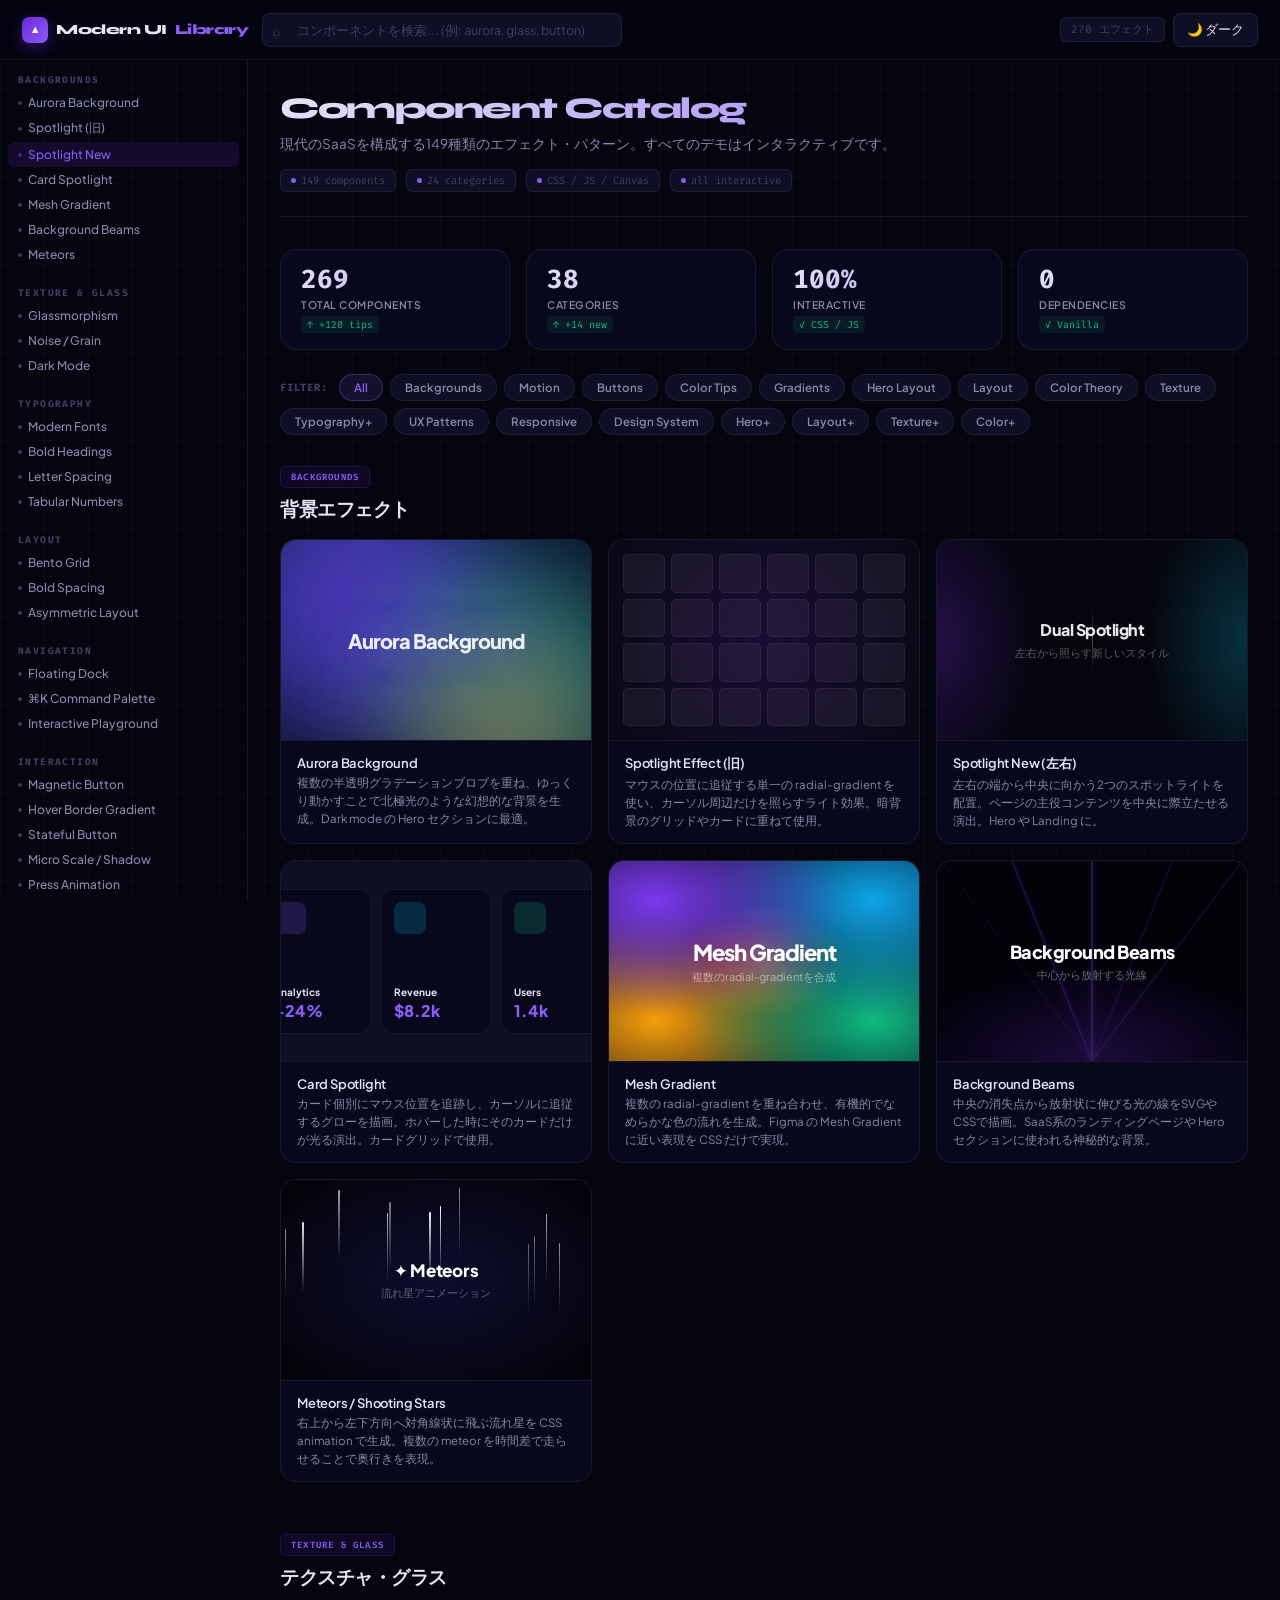
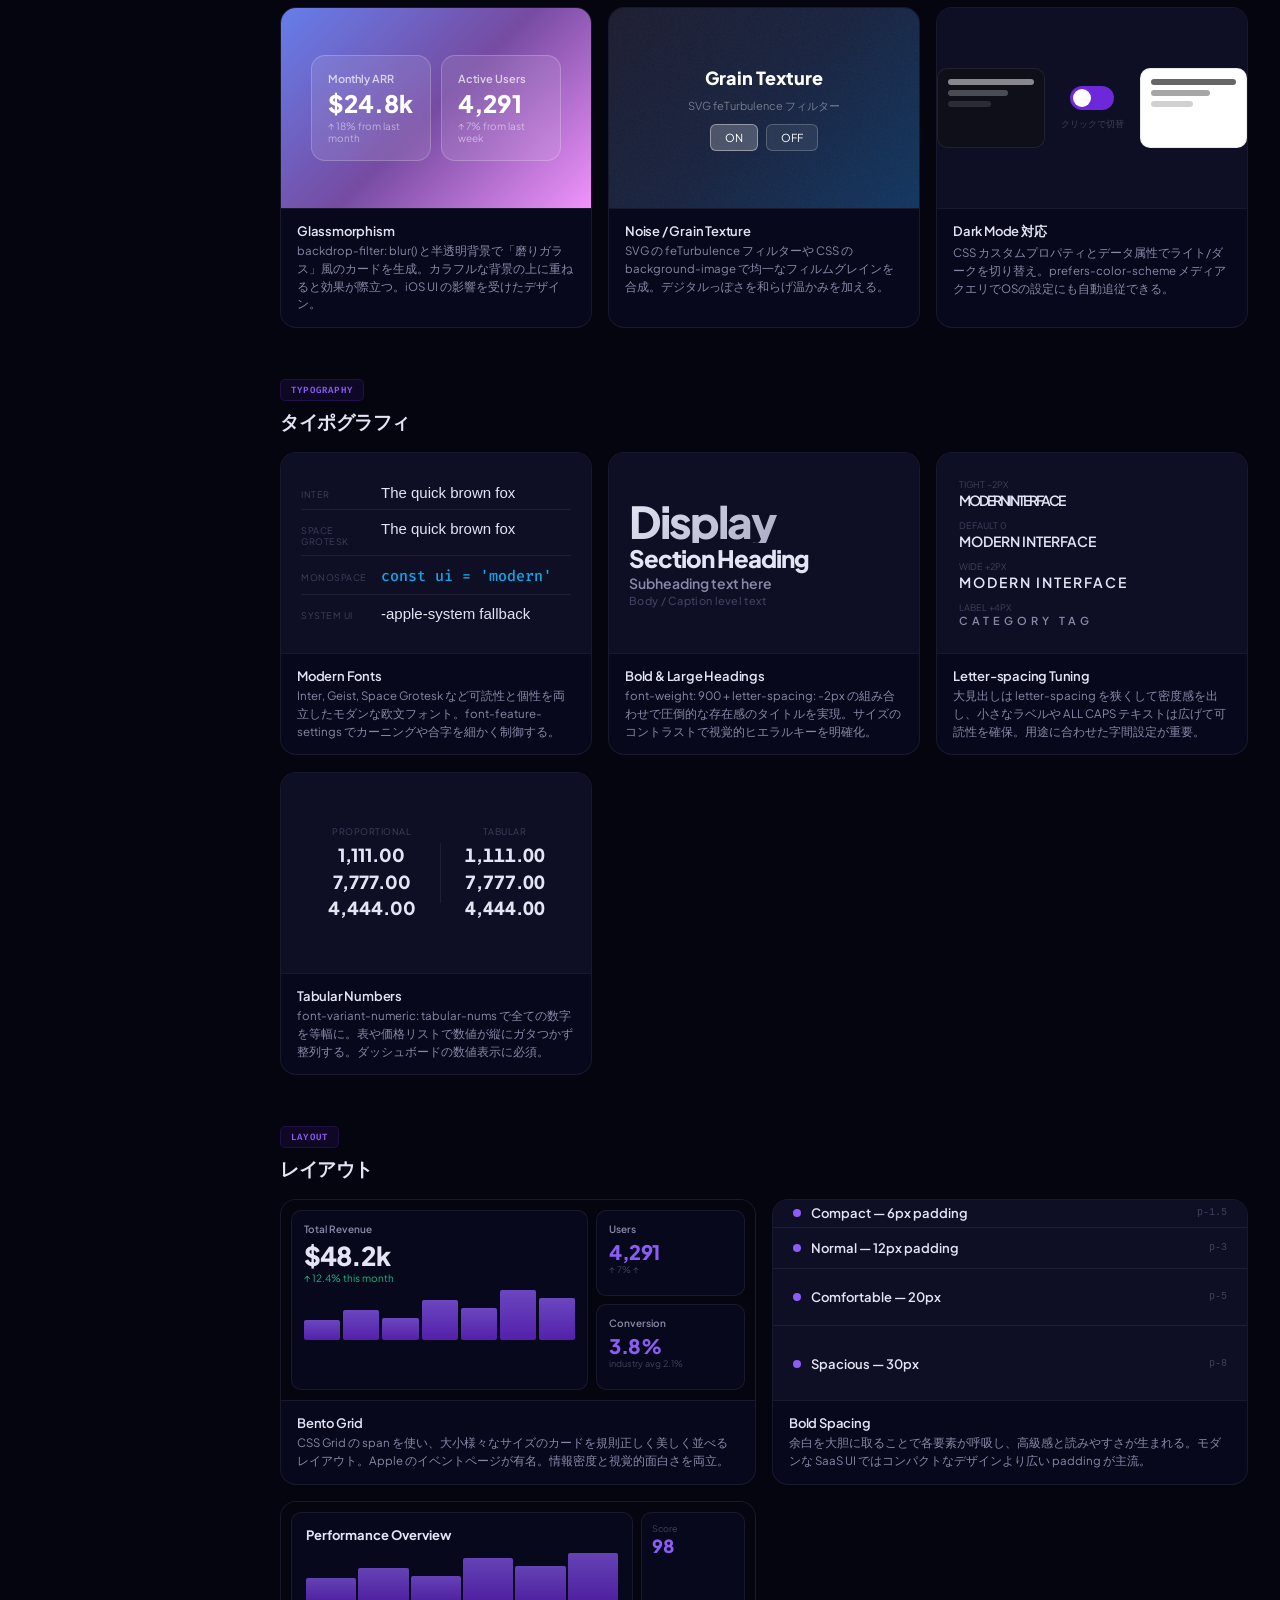
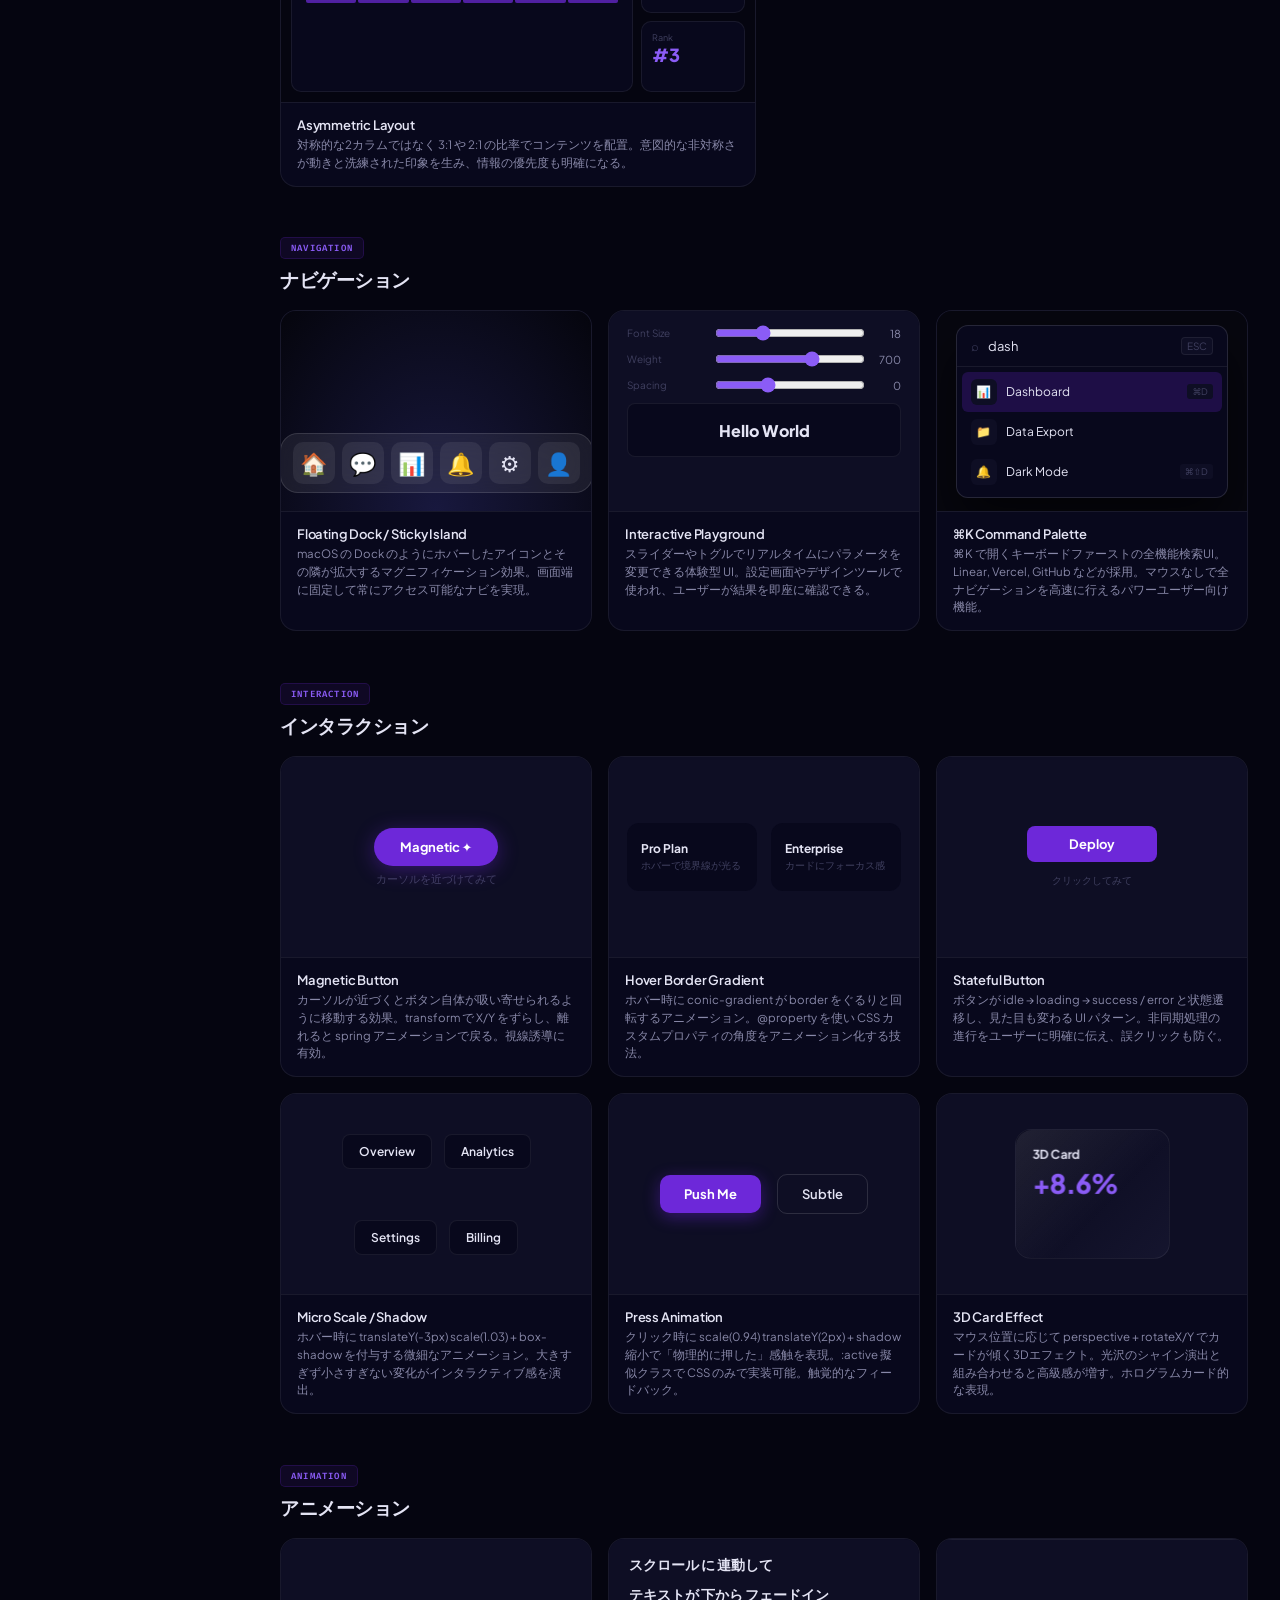
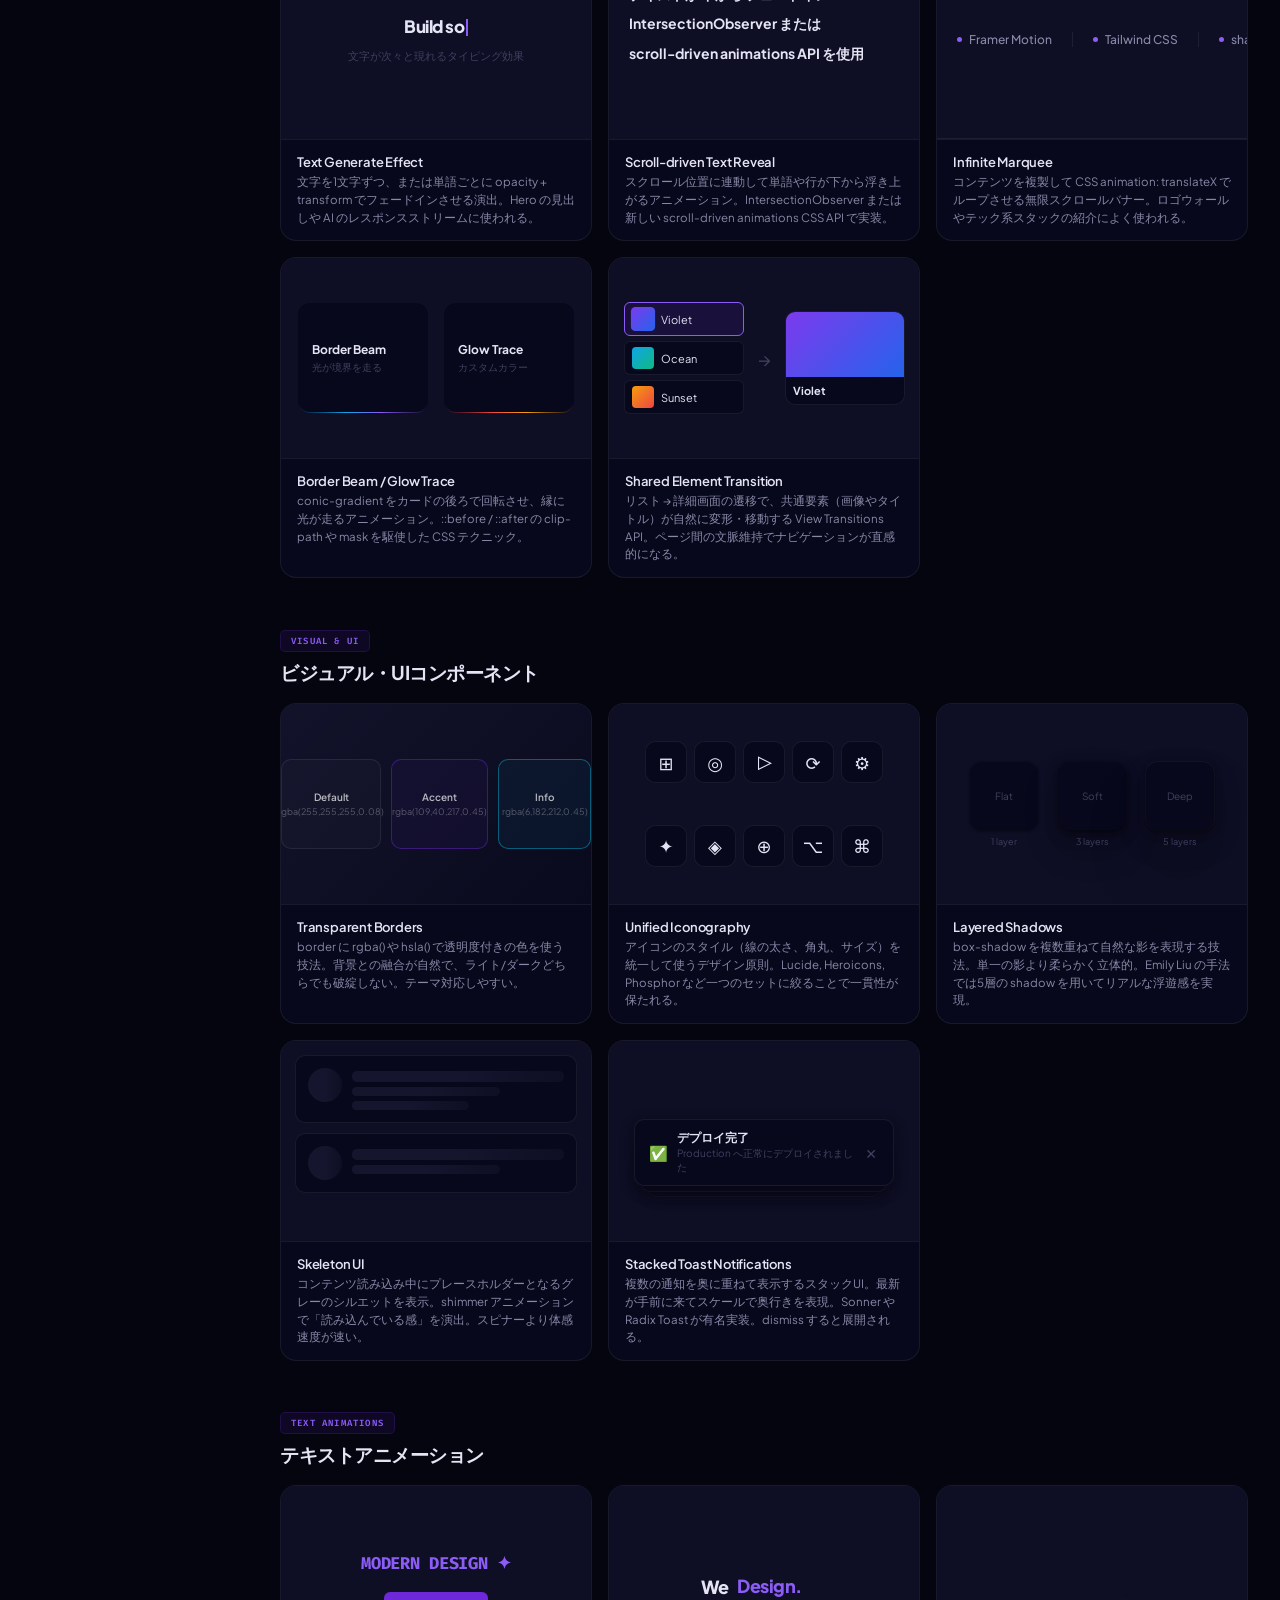
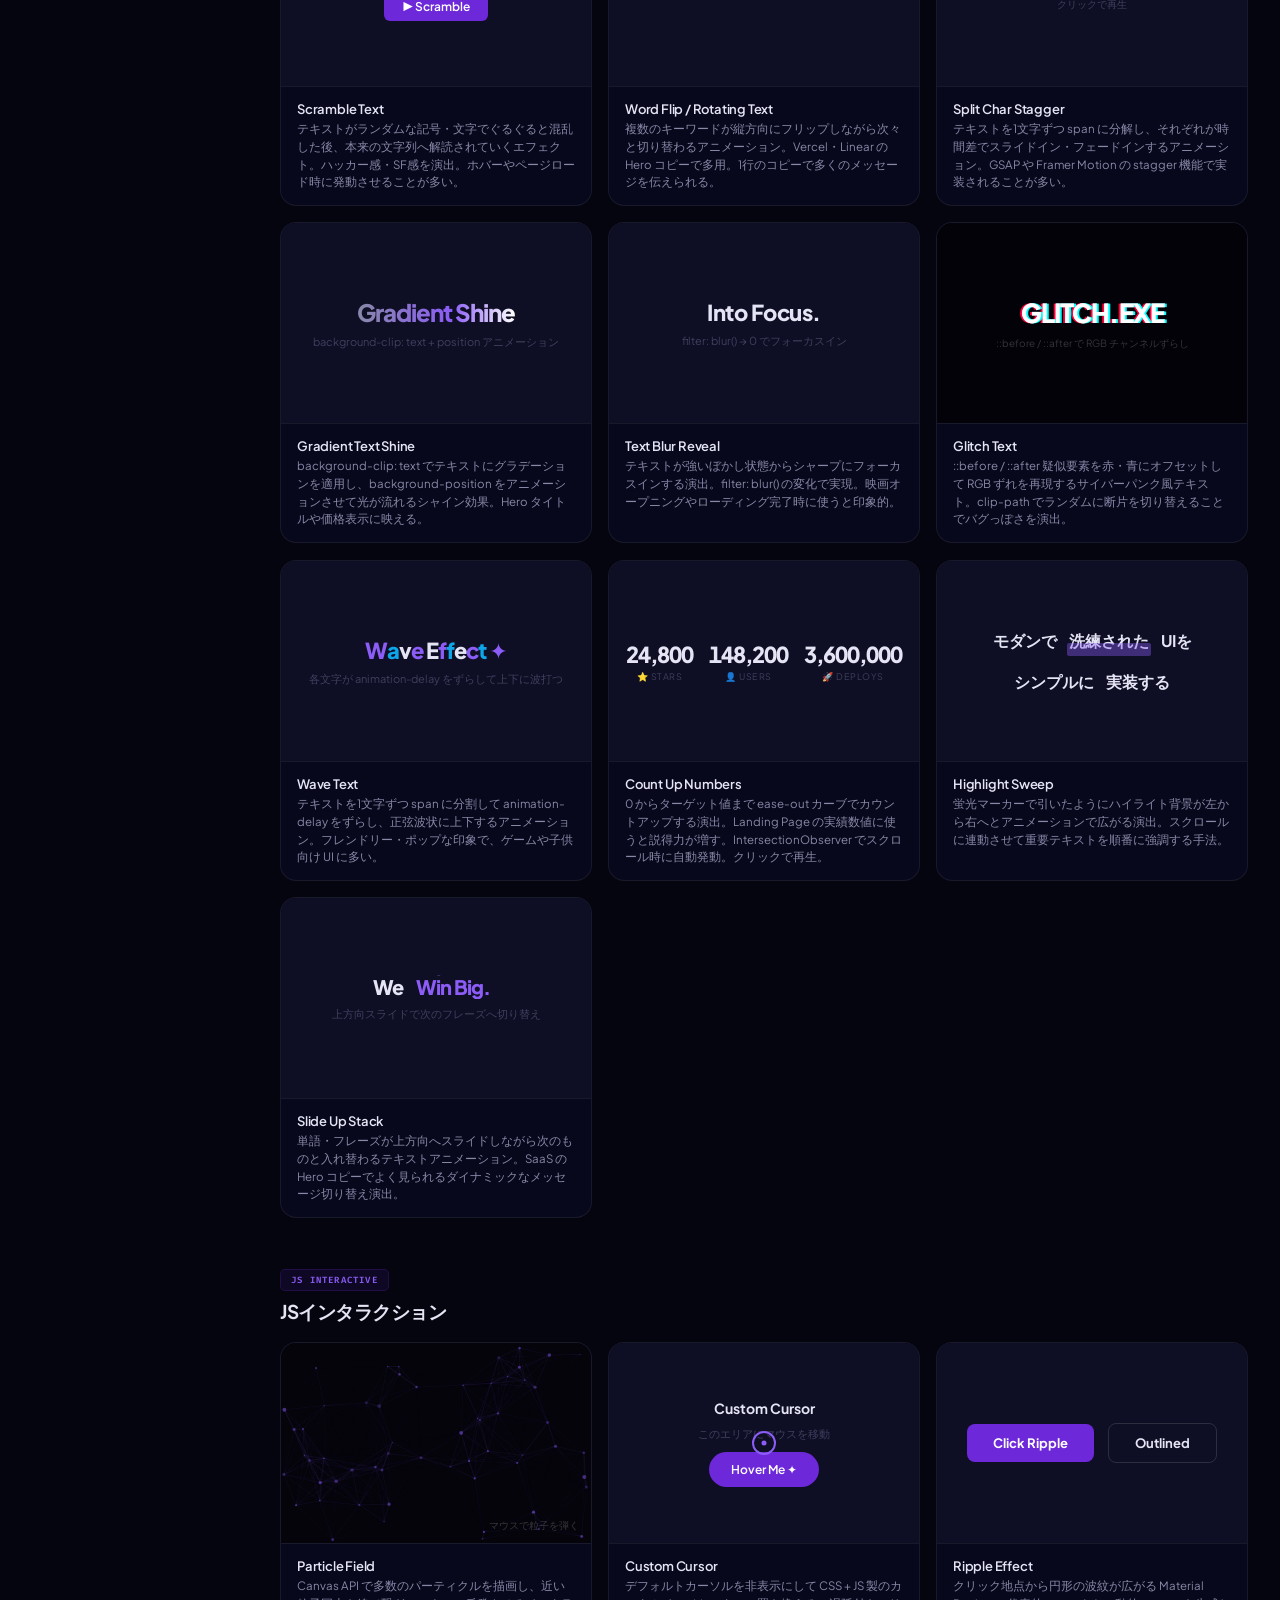
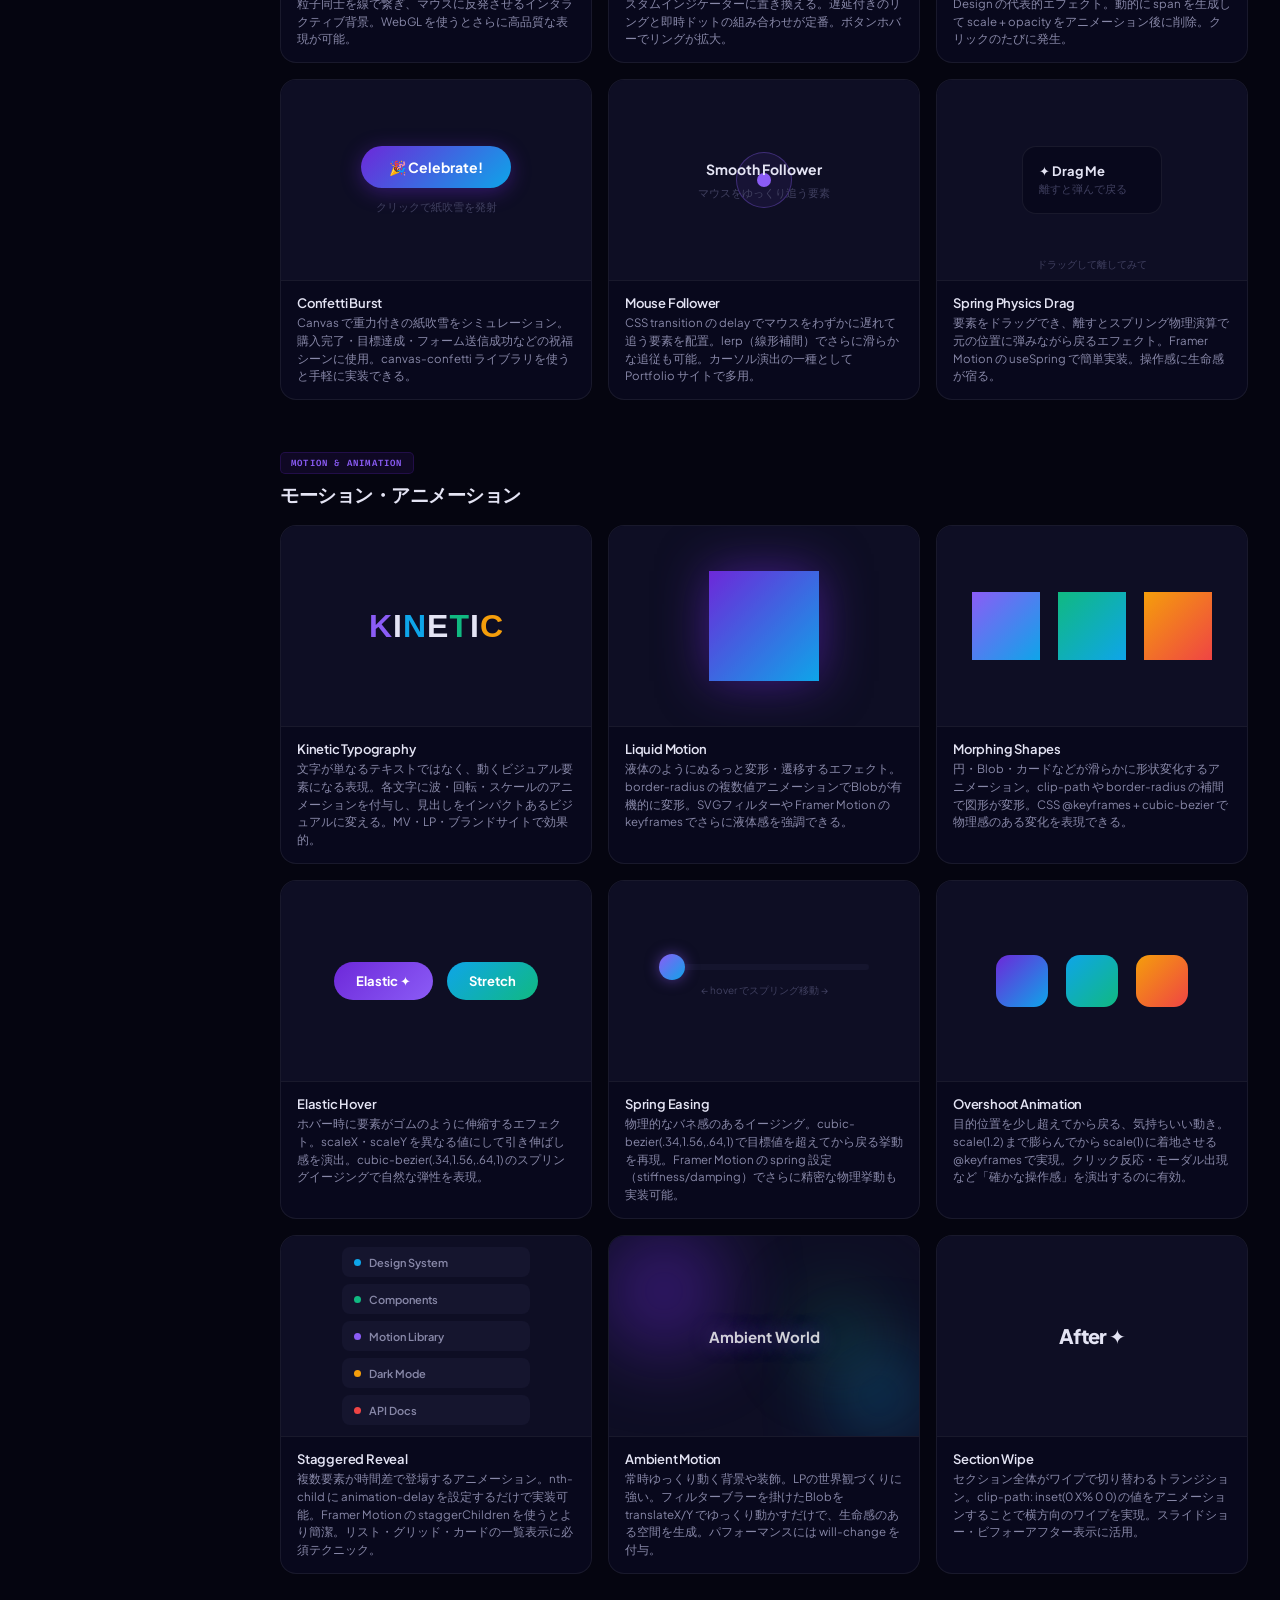
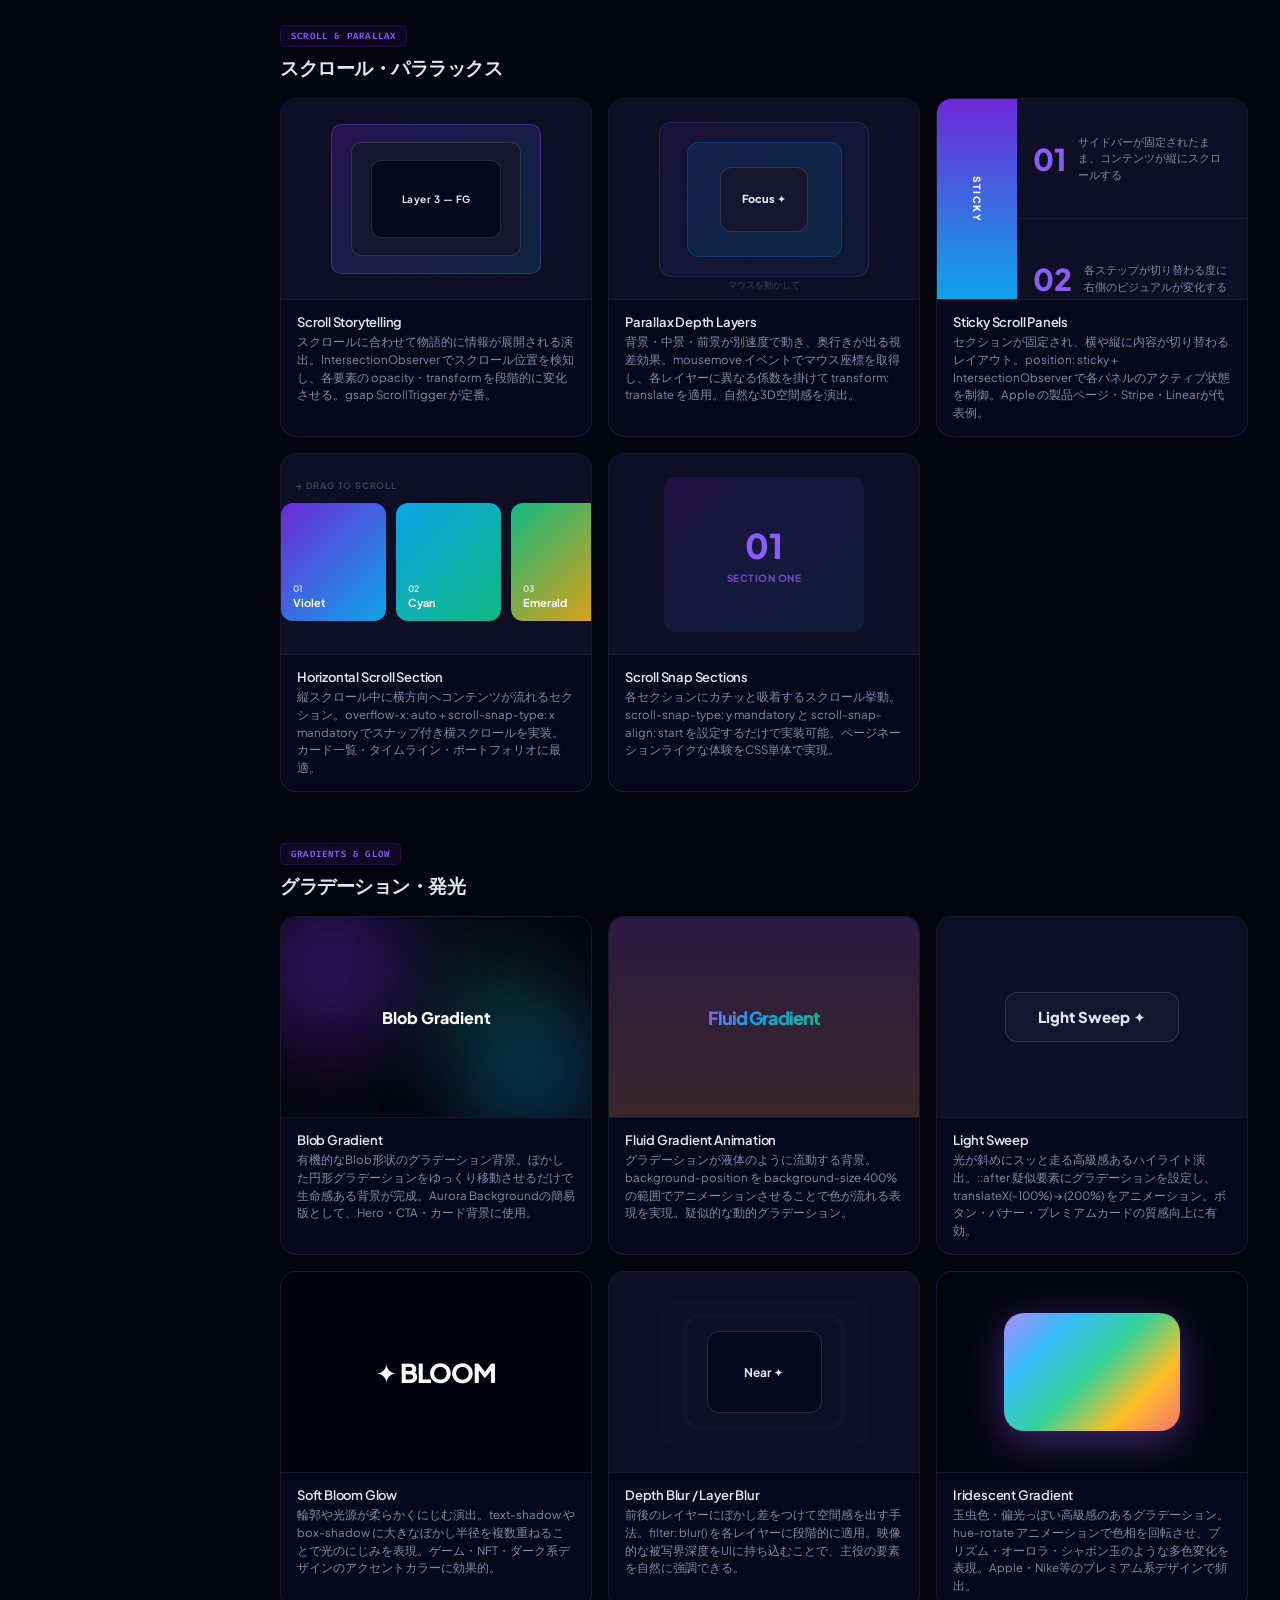
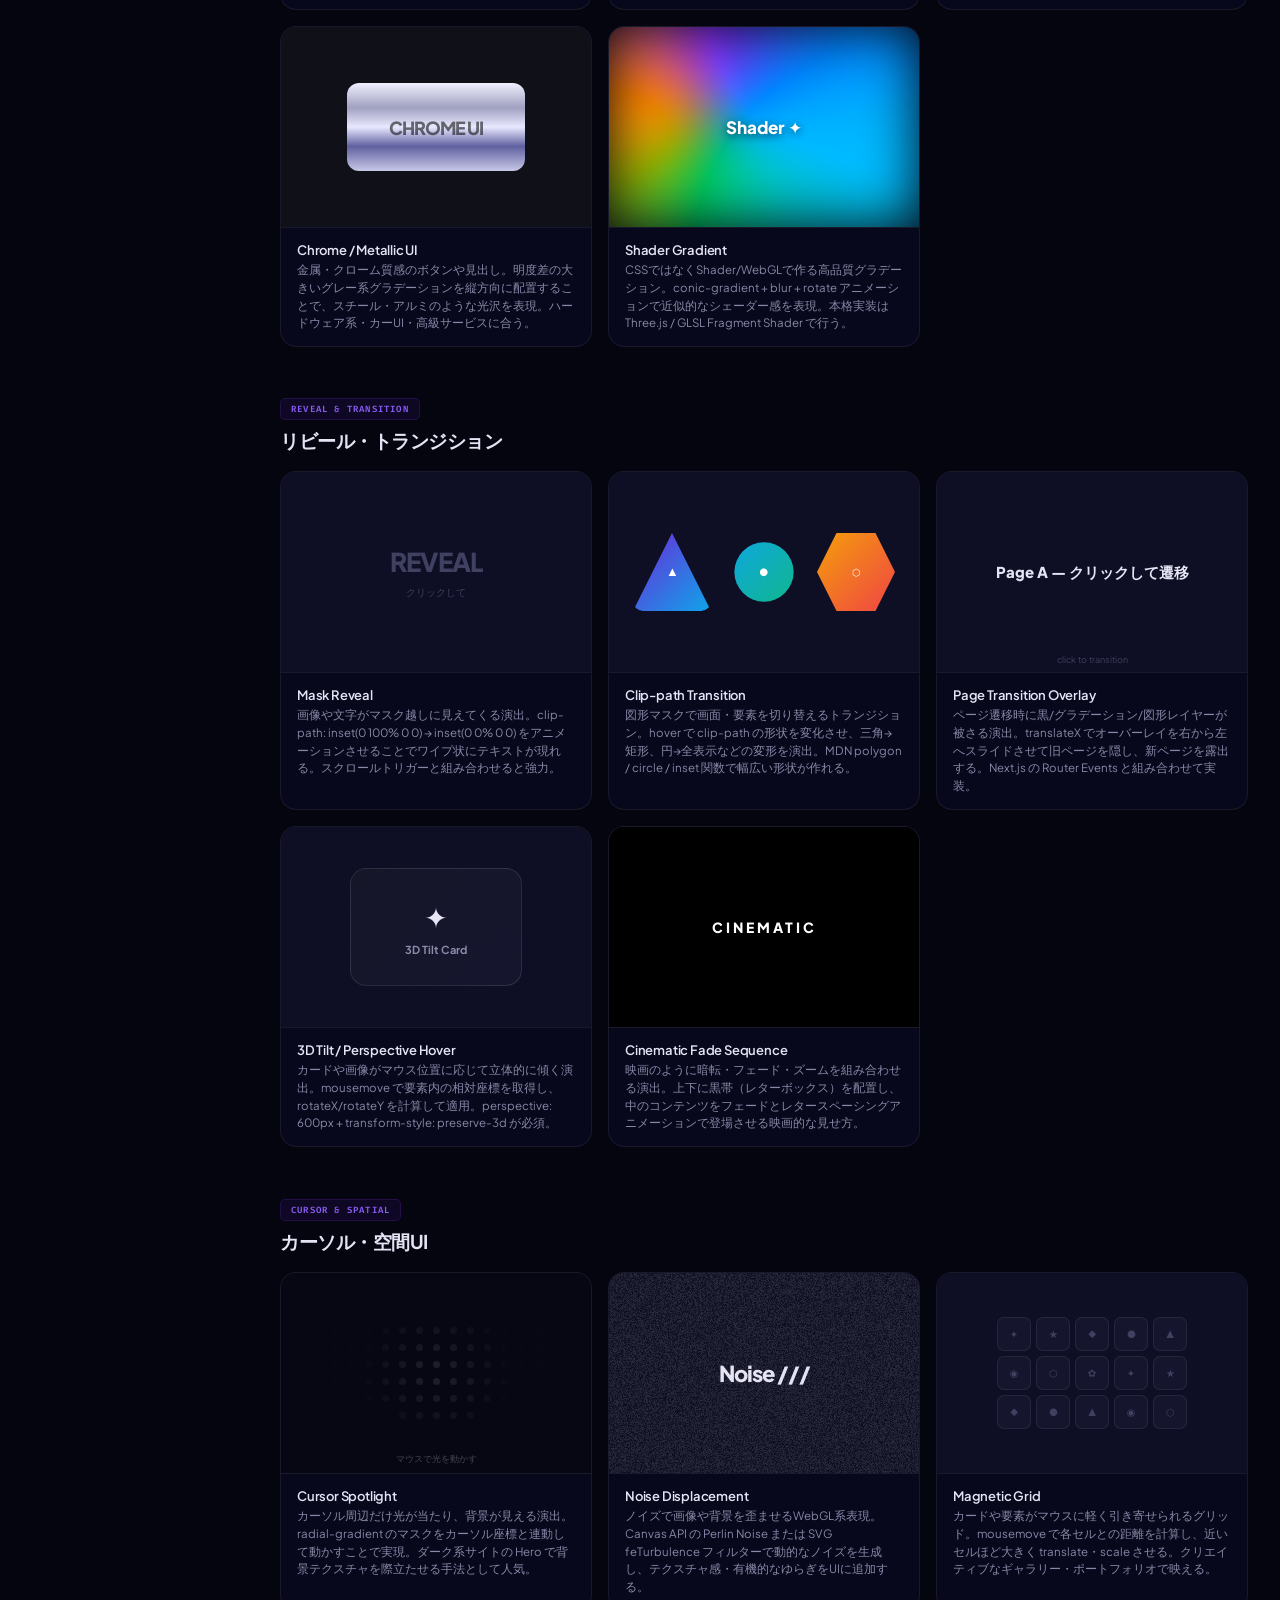
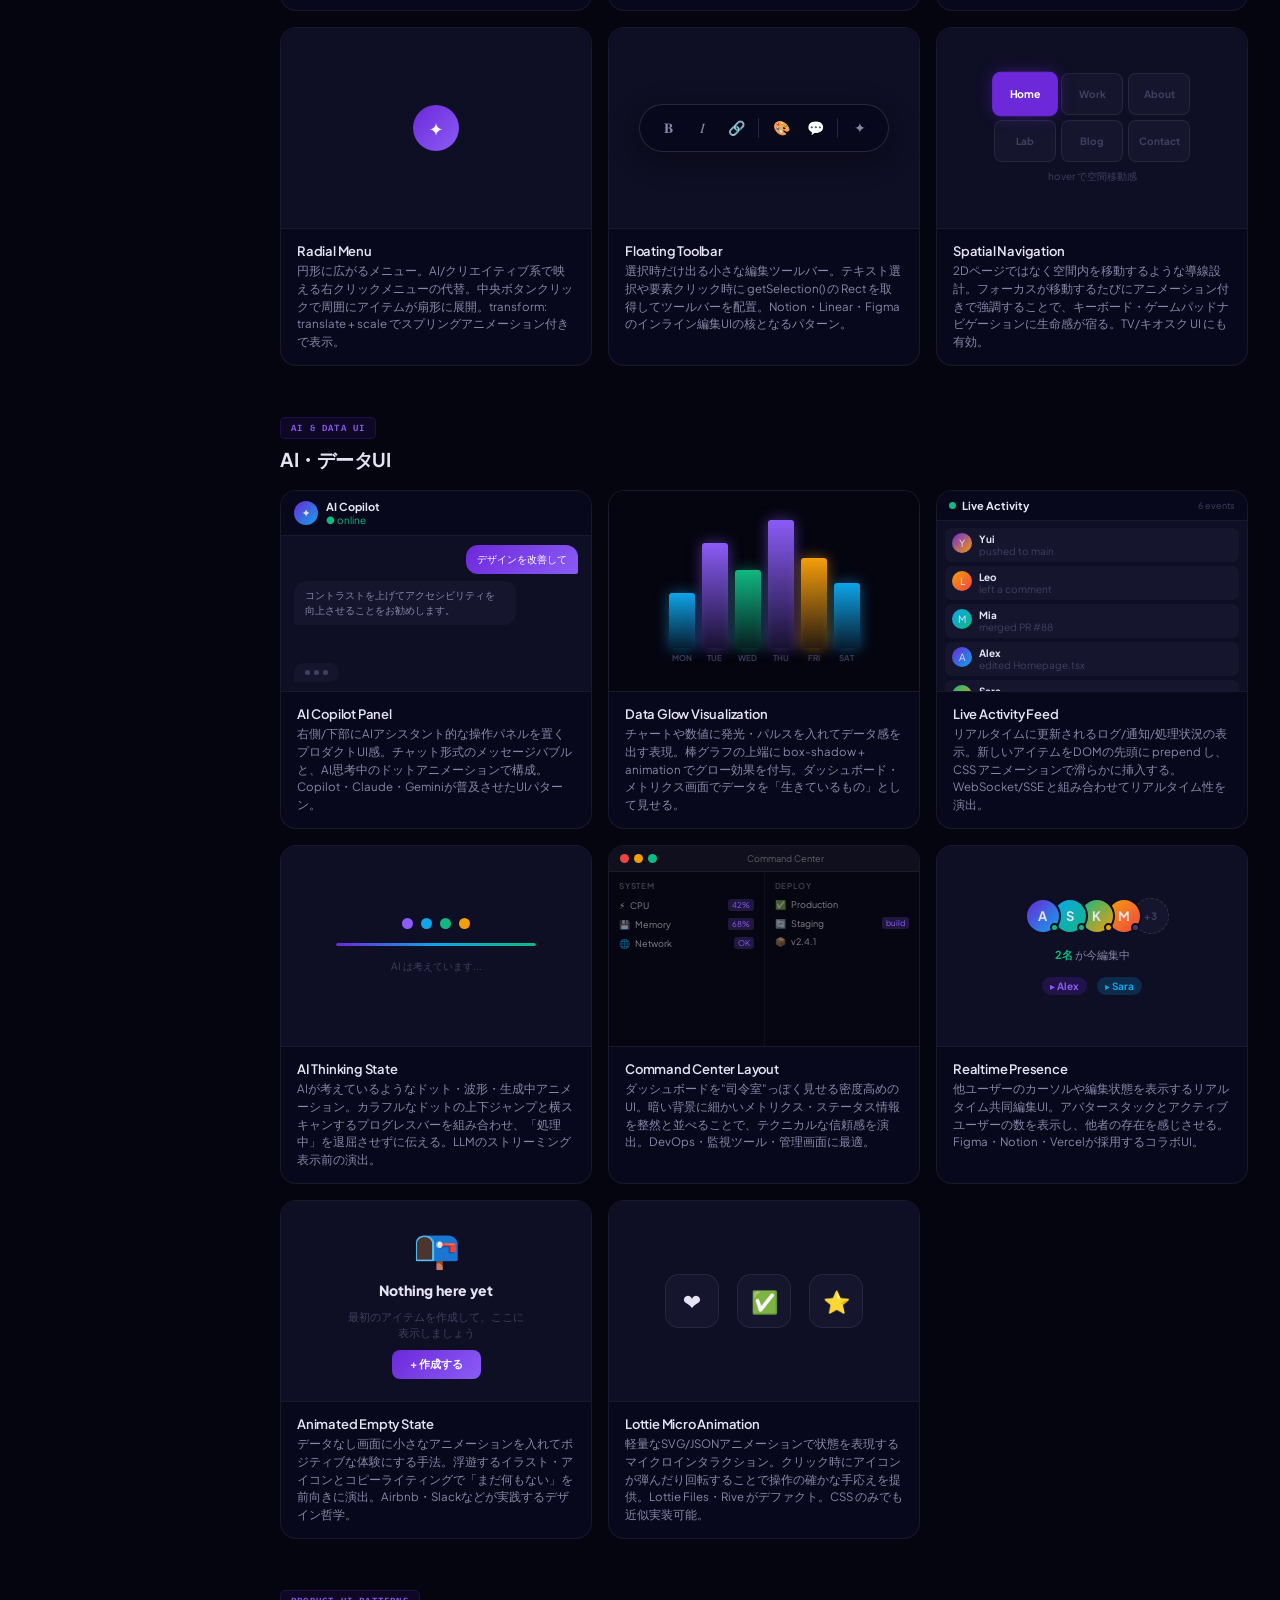
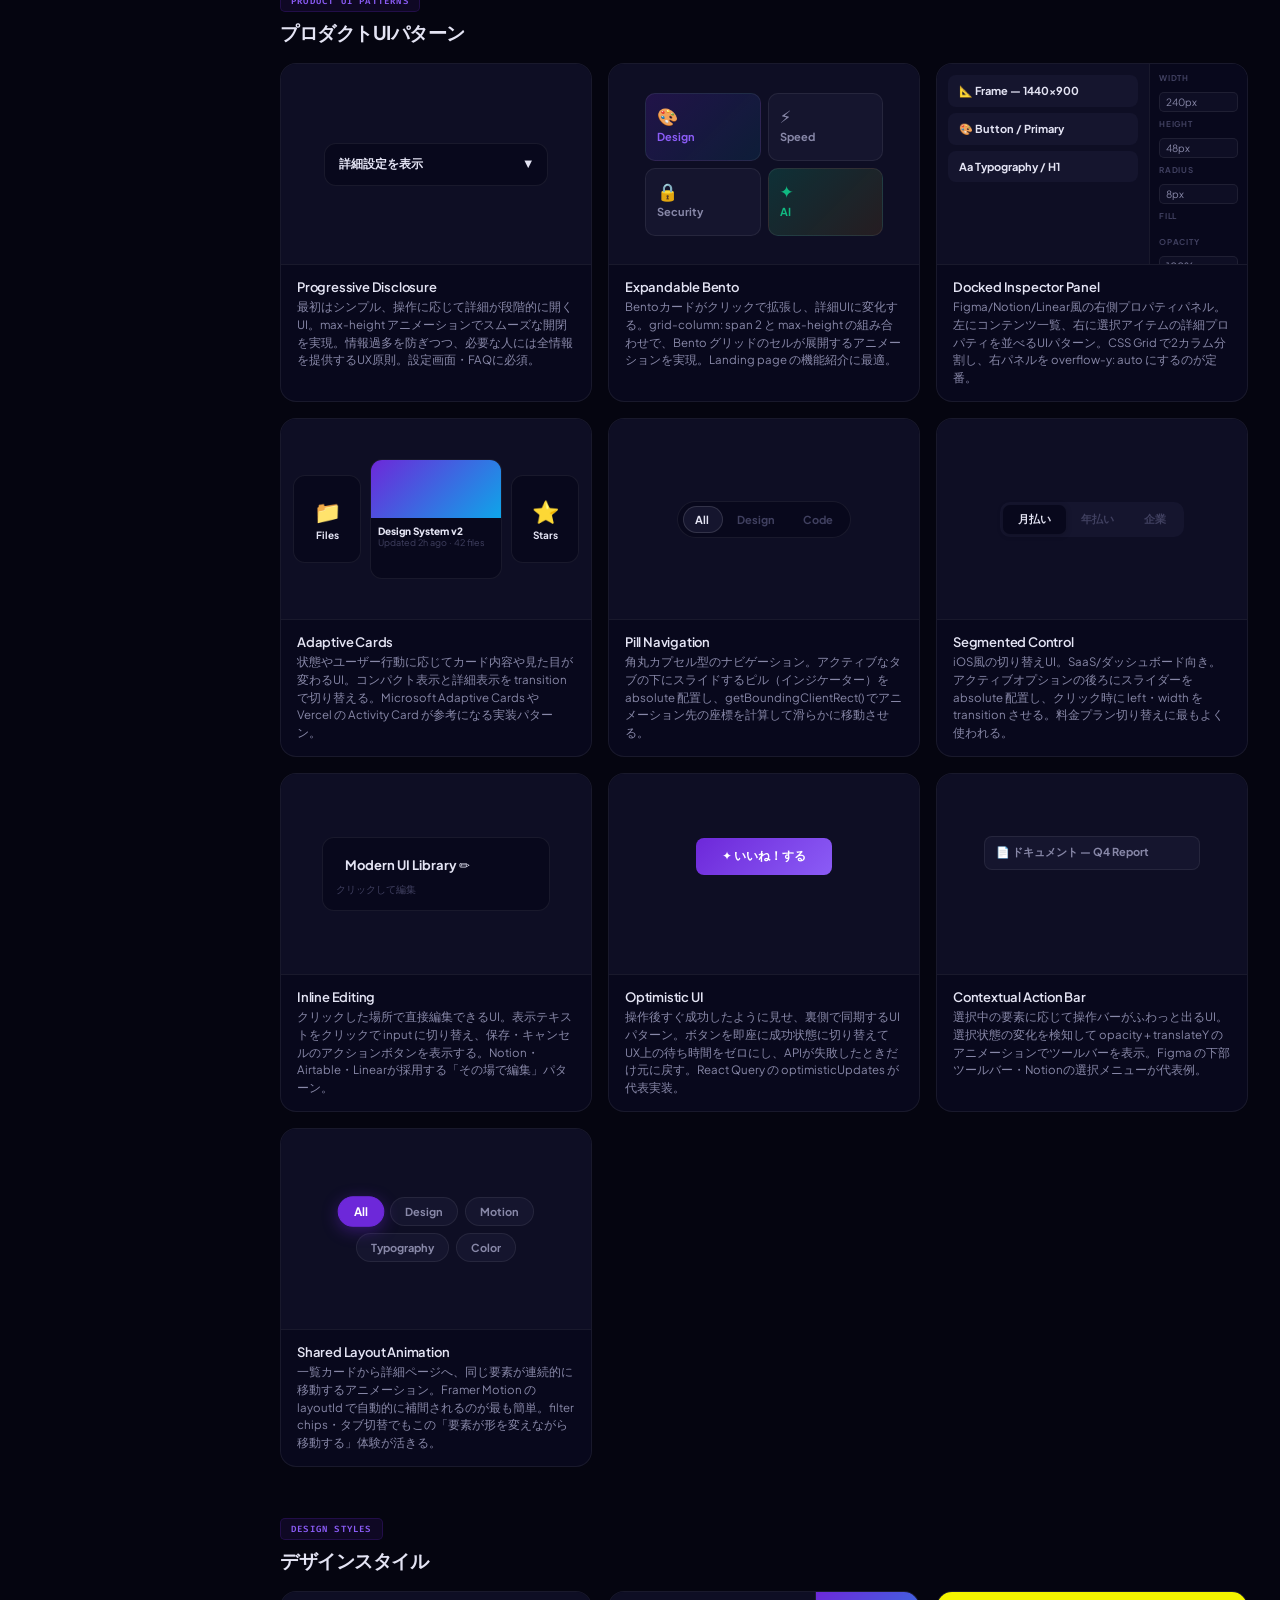
==== commit 4d1cd62f: "Add 33 advanced tips: Hero/Layout/Texture/Color extended categories Hero Advanced (+10 cards): - Typ" ====
--- a/index.html
+++ b/index.html
@@ -263,6 +263,13 @@
     <a class="sb-link" href="#responsive-tips"><span class="sb-link-dot"></span>Responsive / Device</a>
     <a class="sb-link" href="#designsystem-tips"><span class="sb-link-dot"></span>Design System</a>
   </div>
+  <div class="sb-cat">
+    <div class="sb-cat-title">Design Tips · Extra</div>
+    <a class="sb-link" href="#hero-extra"><span class="sb-link-dot"></span>Hero Advanced</a>
+    <a class="sb-link" href="#layout-extra"><span class="sb-link-dot"></span>Layout Advanced</a>
+    <a class="sb-link" href="#texture-extra"><span class="sb-link-dot"></span>Texture Advanced</a>
+    <a class="sb-link" href="#color-extra"><span class="sb-link-dot"></span>Color Advanced</a>
+  </div>
 </nav>
 
 <main class="main">
@@ -280,14 +287,14 @@
   <!-- DASHBOARD STATS -->
   <div class="dash-stats">
     <div class="dash-stat">
-      <div class="dash-num" id="stat-total">236</div>
+      <div class="dash-num" id="stat-total">269</div>
       <div class="dash-lbl">Total Components</div>
-      <div class="dash-delta up">↑ +87 tips</div>
+      <div class="dash-delta up">↑ +120 tips</div>
     </div>
     <div class="dash-stat">
-      <div class="dash-num">34</div>
+      <div class="dash-num">38</div>
       <div class="dash-lbl">Categories</div>
-      <div class="dash-delta up">↑ +10 new</div>
+      <div class="dash-delta up">↑ +14 new</div>
     </div>
     <div class="dash-stat">
       <div class="dash-num">100%</div>
@@ -318,6 +325,10 @@
     <a class="chip" href="#ux-tips">UX Patterns</a>
     <a class="chip" href="#responsive-tips">Responsive</a>
     <a class="chip" href="#designsystem-tips">Design System</a>
+    <a class="chip" href="#hero-extra">Hero+</a>
+    <a class="chip" href="#layout-extra">Layout+</a>
+    <a class="chip" href="#texture-extra">Texture+</a>
+    <a class="chip" href="#color-extra">Color+</a>
   </div>
 
   <!-- ======================== BACKGROUNDS ======================== -->
@@ -5033,6 +5044,715 @@
     </div>
   </section>
 
+
+  <!-- ======================== HERO SECTION EXTRA TIPS ======================== -->
+  <section class="cat-section tip-section" id="hero-extra">
+    <div class="cat-hdr">
+      <div class="cat-tag ht-tag">Design Tips · Hero Advanced</div>
+      <div class="cat-title">ヒーローセクション 応用 Tips</div>
+    </div>
+    <div class="grid">
+
+      <div class="ecard" data-name="hero typography dominant large font display statement bold">
+        <div class="demo d-ht21">
+          <div class="ht21-eyebrow">Introducing</div>
+          <div class="ht21-word">Build<br><span class="accent">Fast.</span></div>
+          <div class="ht21-sub">フォントだけで世界観を作る</div>
+          <div class="ht21-cta">Learn more →</div>
+        </div>
+        <div class="cinfo">
+          <div class="cname">タイポグラフィ主体ヒーロー</div>
+          <div class="cdesc">巨大なディスプレイフォントだけで世界観を作る。Appleが多用する手法。装飾ゼロで高級感が増す。</div>
+        </div>
+      </div>
+
+      <div class="ecard" data-name="hero floating 3D elements depth cards perspective rotated">
+        <div class="demo d-ht22">
+          <div class="fl-card fl1">📊</div>
+          <div class="fl-card fl2">⚡</div>
+          <div class="fl-card fl3">🔒</div>
+          <div class="fl-content">
+            <div class="fl-h">3D Floating</div>
+            <div class="fl-s">Depth through layering</div>
+            <div class="fl-btn">Get Started</div>
+          </div>
+        </div>
+        <div class="cinfo">
+          <div class="cname">浮遊する3D要素</div>
+          <div class="cdesc">カードを微妙に傾けてanimation:translateYで浮遊させる。奥行きと動きで視覚的な豊かさを演出。</div>
+        </div>
+      </div>
+
+      <div class="ecard" data-name="hero live counter animated metrics number realtime users">
+        <div class="demo d-ht23">
+          <div class="lc-live">
+            <div class="lc-dot"></div>
+            <div class="lc-tag">LIVE</div>
+          </div>
+          <div class="lc-h">現在のアクティブユーザー</div>
+          <div class="lc-num"><span class="lc-accent">24,</span>891</div>
+          <div class="lc-sub">↑ 1,203 in last hour</div>
+        </div>
+        <div class="cinfo">
+          <div class="cname">ライブカウンター付きヒーロー</div>
+          <div class="cdesc">リアルタイム数値はFOMOを生む最強の社会的証明。カウントアップアニメで視線を引き付ける。</div>
+        </div>
+      </div>
+
+      <div class="ecard" data-name="hero terminal code CLI developer aesthetic monospace dark">
+        <div class="demo d-ht24">
+          <div class="term-bar">
+            <div class="term-dot td-r"></div>
+            <div class="term-dot td-y"></div>
+            <div class="term-dot td-g"></div>
+            <div class="term-title">terminal</div>
+          </div>
+          <div class="term-body">
+            <div class="term-line"><span class="tl-prompt">$ </span><span class="tl-cmd">npx create-app my-project</span></div>
+            <div class="term-line"><span class="tl-out">✓ Installing dependencies...</span></div>
+            <div class="term-line"><span class="tl-out">✓ Project ready in 3s</span></div>
+            <div class="term-line"><span class="tl-dim">───────────────</span></div>
+            <div class="term-line"><span class="tl-prompt">$ </span><span class="tl-cur">▌</span></div>
+          </div>
+        </div>
+        <div class="cinfo">
+          <div class="cname">ターミナル・コード美学</div>
+          <div class="cdesc">デベロッパー向け製品のヒーローに有効。CLI操作を見せることで「使ってみたい」気持ちを即喚起。</div>
+        </div>
+      </div>
+
+      <div class="ecard" data-name="hero glassmorphism card product blur gradient overlay">
+        <div class="demo d-ht25">
+          <div class="hg-blob1"></div>
+          <div class="hg-blob2"></div>
+          <div class="hg-card">
+            <div class="hg-h">One platform,<br>every workflow.</div>
+            <div class="hg-s">Ship 10× faster with AI.</div>
+            <div class="hg-btn">Start Free →</div>
+          </div>
+        </div>
+        <div class="cinfo">
+          <div class="cname">グラスカード + グラデ背景</div>
+          <div class="cdesc">グラデBG + glassmorphism カードの組み合わせ。カードが背景から浮き上がり立体的な奥行きが生まれる。</div>
+        </div>
+      </div>
+
+      <div class="ecard" data-name="hero multi CTA primary secondary free tier pricing">
+        <div class="demo d-ht26">
+          <div class="mc-h">Start Building<br>in Minutes</div>
+          <div class="mc-s">No credit card required.</div>
+          <div class="mc-primary">Get Started Free</div>
+          <div class="mc-divider">or</div>
+          <div class="mc-secondary">View Pricing</div>
+          <div class="mc-price-hint">Free plan · $0/mo · No expiry</div>
+        </div>
+        <div class="cinfo">
+          <div class="cname">マルチCTA + 価格ヒント</div>
+          <div class="cdesc">Primary CTA → or → Secondary の構造に加え「無料」を明示する価格ヒントを置く。不安を除去する強力なパターン。</div>
+        </div>
+      </div>
+
+      <div class="ecard" data-name="hero floating toast notification badge achievement success">
+        <div class="demo d-ht27">
+          <div class="hero-toast">
+            <div class="ht-toast-icon">🎉</div>
+            <div class="ht-toast-txt">
+              <div class="ht-toast-title">New signup!</div>
+              <div class="ht-toast-sub">John just joined from Tokyo</div>
+            </div>
+          </div>
+          <div class="toast-hero-h">People love<br>our platform</div>
+          <div class="toast-hero-s">Join 50,000+ teams</div>
+          <div class="toast-hero-btn">Join Free</div>
+        </div>
+        <div class="cinfo">
+          <div class="cname">フローティング通知トースト</div>
+          <div class="cdesc">ヒーロー右上に「今まさに誰かがサインアップした」トーストを浮かせる。リアルタイム感で信頼感を演出。</div>
+        </div>
+      </div>
+
+      <div class="ecard" data-name="hero gradient underline headline decoration line accent">
+        <div class="demo d-ht28">
+          <div class="gu-eyebrow">The new standard</div>
+          <div>
+            <div class="gu-word">Design</div>
+          </div>
+          <div class="gu-h2">without limits.</div>
+          <div class="gu-s">Drag-and-drop components. Ship in hours.</div>
+          <div class="gu-btn">Explore →</div>
+        </div>
+        <div class="cinfo">
+          <div class="cname">グラデアンダーライン見出し</div>
+          <div class="cdesc">::after で下線にグラデを引く。全文にグラデを当てるより控えめで上品。強調したい1語に使う。</div>
+        </div>
+      </div>
+
+      <div class="ecard" data-name="hero icon grid background pattern texture subtle overlay">
+        <div class="demo d-ht29">
+          <div class="icon-grid">
+            <div class="ig-cell">⚡</div><div class="ig-cell">◈</div><div class="ig-cell">⊞</div><div class="ig-cell">◎</div>
+            <div class="ig-cell">▲</div><div class="ig-cell">⚡</div><div class="ig-cell">◈</div><div class="ig-cell">⊞</div>
+            <div class="ig-cell">◎</div><div class="ig-cell">▲</div><div class="ig-cell">⚡</div><div class="ig-cell">◈</div>
+            <div class="ig-cell">⊞</div><div class="ig-cell">◎</div><div class="ig-cell">▲</div><div class="ig-cell">⚡</div>
+            <div class="ig-cell">◈</div><div class="ig-cell">⊞</div><div class="ig-cell">◎</div><div class="ig-cell">▲</div>
+            <div class="ig-cell">⚡</div><div class="ig-cell">◈</div><div class="ig-cell">⊞</div><div class="ig-cell">◎</div>
+            <div class="ig-cell">▲</div><div class="ig-cell">⚡</div><div class="ig-cell">◈</div><div class="ig-cell">⊞</div>
+            <div class="ig-cell">◎</div><div class="ig-cell">▲</div><div class="ig-cell">⚡</div><div class="ig-cell">◈</div>
+            <div class="ig-cell">⊞</div><div class="ig-cell">◎</div><div class="ig-cell">▲</div><div class="ig-cell">⚡</div>
+            <div class="ig-cell">◈</div><div class="ig-cell">⊞</div><div class="ig-cell">◎</div><div class="ig-cell">▲</div>
+          </div>
+          <div class="ig-overlay"></div>
+          <div class="ig-h">Icon Pattern BG</div>
+          <div class="ig-s">Subtle repeat builds texture</div>
+          <div class="ig-btn">Discover</div>
+        </div>
+        <div class="cinfo">
+          <div class="cname">アイコングリッド背景</div>
+          <div class="cdesc">透明度6%程度のアイコンをグリッドに繰り返し、中央をradial-gradientでフェード。ブランド感のある背景テクスチャになる。</div>
+        </div>
+      </div>
+
+      <div class="ecard" data-name="hero dark luxury premium gold minimal refined elegant">
+        <div class="demo d-ht30">
+          <div class="lux-overline">Limited Edition</div>
+          <div class="lux-h">Crafted for<br>the Few.</div>
+          <div class="lux-rule"></div>
+          <div class="lux-s">Handcrafted with precision. For those who demand the extraordinary.</div>
+          <div class="lux-btn">Request Access</div>
+        </div>
+        <div class="cinfo">
+          <div class="cname">ダーク・ラグジュアリーヒーロー</div>
+          <div class="cdesc">ゴールドアクセント + 極黒背景 + 広い余白でプレミアム感を演出。invite-only / 高単価プロダクトに適した格調のある構成。</div>
+        </div>
+      </div>
+
+    </div>
+  </section>
+
+
+  <!-- ======================== LAYOUT EXTRA TIPS ======================== -->
+  <section class="cat-section tip-section" id="layout-extra">
+    <div class="cat-hdr">
+      <div class="cat-tag lt-tag">Design Tips · Layout Advanced</div>
+      <div class="cat-title">レイアウト・配置 応用 Tips</div>
+    </div>
+    <div class="grid">
+
+      <div class="ecard" data-name="overlap elements layering depth z-index cards stacking">
+        <div class="demo d-lt8">
+          <div class="ov-base"></div>
+          <div class="ov-mid"></div>
+          <div class="ov-top">Overlay ✦</div>
+        </div>
+        <div class="cinfo">
+          <div class="cname">オーバーラップ / レイヤリング</div>
+          <div class="cdesc">要素を重ねることで奥行きと立体感が生まれる。position:absolute + z-index でグリッドを超えた配置が可能に。</div>
+        </div>
+      </div>
+
+      <div class="ecard" data-name="diagonal divider section separator angle clip-path">
+        <div class="demo d-lt9">
+          <div class="diag-top">
+            <div class="diag-top-txt">Section A</div>
+          </div>
+          <div class="diag-divider"></div>
+          <div class="diag-bottom">
+            <div class="diag-bot-txt">Section B</div>
+          </div>
+        </div>
+        <div class="cinfo">
+          <div class="cname">斜めセクション区切り</div>
+          <div class="cdesc">水平の区切り線を斜めにする。clip-pathや擬似要素のborderトリックで実装。単調なページに動きが生まれる。</div>
+        </div>
+      </div>
+
+      <div class="ecard" data-name="sticky scroll panel step indicator progress sidebar fixed">
+        <div class="demo d-lt10">
+          <div class="sp-sticky">
+            <div class="sp-step">
+              <div class="sp-num">01</div>
+              <div class="sp-lbl">Setup</div>
+            </div>
+            <div class="sp-step active">
+              <div class="sp-num">02</div>
+              <div class="sp-lbl">Configure</div>
+            </div>
+            <div class="sp-step">
+              <div class="sp-num">03</div>
+              <div class="sp-lbl">Deploy</div>
+            </div>
+          </div>
+          <div class="sp-content">
+            <div class="sp-h">Step 02 content</div>
+            <div class="sp-body"></div>
+            <div class="sp-body2"></div>
+          </div>
+        </div>
+        <div class="cinfo">
+          <div class="cname">Sticky Scroll パネル</div>
+          <div class="cdesc">左に固定ステップナビ、右をスクロールさせる「スクロールストーリーテリング」。ドキュメントや価値訴求に最適。</div>
+        </div>
+      </div>
+
+      <div class="ecard" data-name="fluid typography clamp responsive font size viewport scale">
+        <div class="demo d-lt11">
+          <div class="ft-row"><div class="ft-label">320px</div><div class="ft-text ft-sm">Fluid Type</div></div>
+          <div class="ft-row"><div class="ft-label">768px</div><div class="ft-text ft-md">Fluid Type</div></div>
+          <div class="ft-row"><div class="ft-label">1440px</div><div class="ft-text ft-lg">Fluid Type</div></div>
+          <div class="ft-hint">font-size: clamp(14px, 2vw, 28px)</div>
+        </div>
+        <div class="cinfo">
+          <div class="cname">Fluid Typography（clamp）</div>
+          <div class="cdesc">clamp(min, preferred, max)でviewport幅に比例してフォントが滑らかに変化。メディアクエリ不要で常に美しいサイズ。</div>
+        </div>
+      </div>
+
+      <div class="ecard" data-name="grid auto-fill auto-fit difference CSS intrinsic layout">
+        <div class="demo d-lt12">
+          <div class="af-label">auto-fill — 空列を残す</div>
+          <div class="af-fill">
+            <div class="af-cell acc"></div>
+            <div class="af-cell acc"></div>
+            <div class="af-cell"></div>
+          </div>
+          <div class="af-label">auto-fit — 要素を広げる</div>
+          <div class="af-fit">
+            <div class="af-cell acc"></div>
+            <div class="af-cell acc"></div>
+            <div class="af-cell"></div>
+          </div>
+        </div>
+        <div class="cinfo">
+          <div class="cname">auto-fill vs auto-fit の違い</div>
+          <div class="cdesc">auto-fill は空のトラックを保持、auto-fit は要素を伸ばして埋める。レスポンシブグリッドの挙動が大きく変わる。</div>
+        </div>
+      </div>
+
+      <div class="ecard" data-name="full width contained max-width layout edge to edge">
+        <div class="demo d-lt13">
+          <div class="fw-label">Full-width</div>
+          <div class="fw-row">
+            <div class="fw-full">Edge-to-edge ← →</div>
+          </div>
+          <div class="fw-divider"></div>
+          <div class="fw-label">Contained (max-width)</div>
+          <div class="fw-row contained">
+            <div class="fw-contained-box">Centered container</div>
+          </div>
+        </div>
+        <div class="cinfo">
+          <div class="cname">Full-width vs Contained</div>
+          <div class="cdesc">ヒーローは全幅、コンテンツは max-width でセンタリング。混在させることでリズムと可読性を両立できる。</div>
+        </div>
+      </div>
+
+      <div class="ecard" data-name="split sticky scroll two column panel left fixed right scroll">
+        <div class="demo d-lt14">
+          <div class="tps-left">
+            <div class="tps-sticky-lbl">→ sticky</div>
+            <div class="tps-h">Sticky Left<br>Panel</div>
+            <div class="tps-s">左が固定、右をスクロール</div>
+          </div>
+          <div class="tps-right">
+            <div class="tps-scroll-item tps-si-active">
+              <div class="tps-si-txt">Step 01 — Active</div>
+            </div>
+            <div class="tps-scroll-item">
+              <div class="tps-si-txt">Step 02</div>
+            </div>
+            <div class="tps-scroll-item">
+              <div class="tps-si-txt">Step 03</div>
+            </div>
+          </div>
+        </div>
+        <div class="cinfo">
+          <div class="cname">2カラム Sticky Split</div>
+          <div class="cdesc">左カラムを position:sticky にして右をスクロール。製品紹介や機能説明での「読みながら確認する」体験が作れる。</div>
+        </div>
+      </div>
+
+      <div class="ecard" data-name="Z pattern landing page flow layout navigation visual scanning">
+        <div class="demo d-lt15">
+          <div class="zp-row">
+            <div class="zp-visual"></div>
+            <div class="zp-content">Logo + Nav</div>
+            <div class="zp-arrow">→</div>
+            <div class="zp-content">CTA Button</div>
+          </div>
+          <div class="zp-divider"></div>
+          <div class="zp-row rev">
+            <div class="zp-content">Feature visual</div>
+            <div class="zp-arrow">↙</div>
+            <div class="zp-content">Headline</div>
+          </div>
+          <div class="zp-divider"></div>
+          <div class="zp-row">
+            <div class="zp-content">Social proof</div>
+            <div class="zp-arrow">→</div>
+            <div class="zp-content">Final CTA</div>
+          </div>
+        </div>
+        <div class="cinfo">
+          <div class="cname">Zパターン ページフロー</div>
+          <div class="cdesc">ロゴ→CTA→ビジュアル→メインコピー→最終CTAをZ字に配置。ランディングページで視線を最終行動に誘導する構造。</div>
+        </div>
+      </div>
+
+    </div>
+  </section>
+
+
+  <!-- ======================== TEXTURE EXTRA TIPS ======================== -->
+  <section class="cat-section tip-section" id="texture-extra">
+    <div class="cat-hdr">
+      <div class="cat-tag tx-tag">Design Tips · Texture Advanced</div>
+      <div class="cat-title">質感・マテリアル 応用 Tips</div>
+    </div>
+    <div class="grid">
+
+      <div class="ecard" data-name="holographic iridescent rainbow prismatic shiny foil card">
+        <div class="demo d-tx4">
+          <div class="holo-card">
+            <div class="holo-label">Holographic</div>
+          </div>
+          <div class="holo-foil">
+            <div class="holo-label" style="color:rgba(0,0,0,.5)">Foil</div>
+          </div>
+        </div>
+        <div class="cinfo">
+          <div class="cname">ホログラフィック / 虹彩効果</div>
+          <div class="cdesc">background-size:200% のグラデをanimationでシフト。プレミアムカード・特別版バッジに使うと一気に高級感が出る。</div>
+        </div>
+      </div>
+
+      <div class="ecard" data-name="emboss deboss inset shadow 3D pressed raised material">
+        <div class="demo d-tx5">
+          <div class="em-card em-emboss">
+            <div class="em-icon">⬡</div>
+            <div class="em-label">Emboss</div>
+          </div>
+          <div class="em-card em-deboss">
+            <div class="em-icon">⬡</div>
+            <div class="em-label">Deboss</div>
+          </div>
+        </div>
+        <div class="cinfo">
+          <div class="cname">エンボス / デボス</div>
+          <div class="cdesc">エンボス=外側シャドウで浮き出す。デボス=inset shadowで押し込まれた感。トグル・押下状態の切り替えで自然なフィードバックになる。</div>
+        </div>
+      </div>
+
+      <div class="ecard" data-name="carbon fiber woven texture pattern CSS repeat background">
+        <div class="demo d-tx6">
+          <div class="tx-panel">
+            <div class="tx-s tx-carbon"></div>
+            <div class="tx-lbl">Carbon</div>
+          </div>
+          <div class="tx-divider"></div>
+          <div class="tx-panel">
+            <div class="tx-s tx-woven"></div>
+            <div class="tx-lbl">Woven</div>
+          </div>
+          <div class="tx-divider"></div>
+          <div class="tx-panel">
+            <div class="tx-s tx-checker"></div>
+            <div class="tx-lbl">Checker</div>
+          </div>
+        </div>
+        <div class="cinfo">
+          <div class="cname">カーボンファイバー / 織物パターン</div>
+          <div class="cdesc">repeating-linear-gradientやrepeating-conic-gradientで素材感を表現。100%CSSでライブラリ不要。</div>
+        </div>
+      </div>
+
+      <div class="ecard" data-name="CRT scanline retro monitor vintage screen texture green">
+        <div class="demo d-tx7">
+          <div class="crt-scan"></div>
+          <div class="crt-vignette"></div>
+          <div class="crt-content">
+            <div class="crt-label">System Ready</div>
+            <div class="crt-text">READY_</div>
+            <div class="crt-sub">Press any key to continue</div>
+          </div>
+        </div>
+        <div class="cinfo">
+          <div class="cname">スキャンライン / CRT エフェクト</div>
+          <div class="cdesc">repeating-linearで水平線を2px間隔で描く。ゲーム・レトロ・サイバーパンク系プロダクトで独自の世界観を作れる。</div>
+        </div>
+      </div>
+
+      <div class="ecard" data-name="bokeh blur circles depth of field light background ambient">
+        <div class="demo d-tx8">
+          <div class="bk bk1"></div>
+          <div class="bk bk2"></div>
+          <div class="bk bk3"></div>
+          <div class="bk bk4"></div>
+          <div class="bk bk5"></div>
+          <div class="bk-content">Bokeh BG</div>
+        </div>
+        <div class="cinfo">
+          <div class="cname">ボケ / 被写界深度背景</div>
+          <div class="cdesc">filter:blur()した円をposition:absoluteで散らす。写真のボケ感をCSSで再現。コンテンツの後ろに奥行きを作る。</div>
+        </div>
+      </div>
+
+      <div class="ecard" data-name="grain gradient noise combo texture overlay atmospheric depth">
+        <div class="demo d-tx9">
+          <div class="gn-layer"></div>
+          <div class="gn-glow"></div>
+          <div class="gn-h">Grain + Gradient</div>
+          <div class="gn-s">The perfect combo</div>
+        </div>
+        <div class="cinfo">
+          <div class="cname">グレイン + グラデーション コンボ</div>
+          <div class="cdesc">グラデ単体は滑らかすぎる。SVGノイズを4〜5%重ねると素材感が生まれ、よりアナログで高品質な印象になる。</div>
+        </div>
+      </div>
+
+    </div>
+  </section>
+
+  <!-- ======================== COLOR EXTRA TIPS ======================== -->
+  <section class="cat-section tip-section" id="color-extra">
+    <div class="cat-hdr">
+      <div class="cat-tag ce-tag">Design Tips · Color Advanced</div>
+      <div class="cat-title">カラー 応用 Tips</div>
+    </div>
+    <div class="grid">
+
+      <div class="ecard" data-name="split complementary color harmony three color primary accent">
+        <div class="demo d-ce1">
+          <div class="sc-row">
+            <div class="sc-sw sc-base">主: Purple</div>
+            <div class="sc-sw sc-sp1">副1: Amber</div>
+            <div class="sc-sw sc-sp2">副2: Teal</div>
+          </div>
+          <div class="sc-ui">
+            <div class="sc-btn">Action</div>
+            <div class="sc-badge1">Warning</div>
+            <div class="sc-badge2">Success</div>
+          </div>
+        </div>
+        <div class="cinfo">
+          <div class="cname">スプリット補色ハーモニー</div>
+          <div class="cdesc">主色の補色の両隣を使う「分裂補色」。純補色より柔らかい対比で、UIの機能色として自然にはまる。</div>
+        </div>
+      </div>
+
+      <div class="ecard" data-name="muted palette desaturated gray single accent pop focus">
+        <div class="demo d-ce2">
+          <div class="mp-swatches">
+            <div class="mp-sw mp-1"></div>
+            <div class="mp-sw mp-2"></div>
+            <div class="mp-sw mp-3"></div>
+            <div class="mp-sw mp-4"></div>
+            <div class="mp-sw mp-acc"></div>
+          </div>
+          <div class="mp-demo">
+            <div class="mp-icon">📦</div>
+            <div class="mp-text">
+              <div class="mp-t1"></div>
+              <div class="mp-t2"></div>
+            </div>
+            <div class="mp-cta">Deploy</div>
+          </div>
+        </div>
+        <div class="cinfo">
+          <div class="cname">ミュートパレット + 単一アクセント</div>
+          <div class="cdesc">90%をグレーで構成し、CTAだけに彩度の高いアクセント色を使う。アクセントが際立ち、ユーザーの目が自然にCTAへ向く。</div>
+        </div>
+      </div>
+
+      <div class="ecard" data-name="neon accent near black dark background glow electric vivid">
+        <div class="demo d-ce3">
+          <div class="neon-row">
+            <div class="neon-sw n-p"></div>
+            <div class="neon-txt n-t-p">NEON PURPLE</div>
+          </div>
+          <div class="neon-row">
+            <div class="neon-sw n-b"></div>
+            <div class="neon-txt n-t-b">NEON CYAN</div>
+          </div>
+          <div class="neon-row">
+            <div class="neon-sw n-g"></div>
+            <div class="neon-txt n-t-g">NEON GREEN</div>
+          </div>
+          <div class="neon-row">
+            <div class="neon-sw n-r"></div>
+            <div class="neon-txt n-t-r">NEON ROSE</div>
+          </div>
+        </div>
+        <div class="cinfo">
+          <div class="cname">ネオンアクセント on 極黒背景</div>
+          <div class="cdesc">背景を #020208 に落としたうえで高彩度ネオン色を使う。text-shadowとbox-shadowに同色を設定すると発光感が出る。</div>
+        </div>
+      </div>
+
+      <div class="ecard" data-name="dark mode glow color roles semantic palette system">
+        <div class="demo d-ce4">
+          <div class="gp-item">
+            <div class="gp-dot gp-dot-p"></div>
+            <div class="gp-name gp-n-p">Brand</div>
+            <div class="gp-use">CTA · Focus · Active</div>
+          </div>
+          <div class="gp-item">
+            <div class="gp-dot gp-dot-b"></div>
+            <div class="gp-name gp-n-b">Info</div>
+            <div class="gp-use">Links · Notices</div>
+          </div>
+          <div class="gp-item">
+            <div class="gp-dot gp-dot-g"></div>
+            <div class="gp-name gp-n-g">Success</div>
+            <div class="gp-use">Done · Healthy</div>
+          </div>
+          <div class="gp-item">
+            <div class="gp-dot gp-dot-y"></div>
+            <div class="gp-name gp-n-y">Warning</div>
+            <div class="gp-use">Caution · Pending</div>
+          </div>
+          <div class="gp-item">
+            <div class="gp-dot gp-dot-r"></div>
+            <div class="gp-name gp-n-r">Danger</div>
+            <div class="gp-use">Error · Destructive</div>
+          </div>
+        </div>
+        <div class="cinfo">
+          <div class="cname">ダークモード グローカラーロール</div>
+          <div class="cdesc">各セマンティックカラーにbox-shadowでグロウを付加するだけで視認性と品質感が上がる。ダークテーマの必須テクニック。</div>
+        </div>
+      </div>
+
+      <div class="ecard" data-name="color coded navigation sidebar menu section category">
+        <div class="demo d-ce5">
+          <div class="cn-sidebar">
+            <div class="cn-item cn-p"><div class="cn-dot cn-pd"></div>Dashboard</div>
+            <div class="cn-item cn-b"><div class="cn-dot cn-bd"></div>Analytics</div>
+            <div class="cn-item cn-g"><div class="cn-dot cn-gd"></div>Deployments</div>
+            <div class="cn-item cn-y"><div class="cn-dot cn-yd"></div>Billing</div>
+            <div class="cn-item cn-r"><div class="cn-dot cn-rd"></div>Alerts</div>
+          </div>
+          <div class="cn-content">
+            <div class="cn-ch"></div>
+            <div class="cn-cb"></div>
+            <div class="cn-cb" style="width:60%"></div>
+          </div>
+        </div>
+        <div class="cinfo">
+          <div class="cname">カラーコードナビゲーション</div>
+          <div class="cdesc">各セクションに固有の色を割り当てる。ユーザーが「緑=デプロイ」などを覚えると操作スピードが上がる。ダッシュボードに有効。</div>
+        </div>
+      </div>
+
+      <div class="ecard" data-name="earth tones warm brown ochre tan natural organic dark UI">
+        <div class="demo d-ce6">
+          <div class="et-swatches">
+            <div class="et-sw et1"></div>
+            <div class="et-sw et2"></div>
+            <div class="et-sw et3"></div>
+            <div class="et-sw et4"></div>
+            <div class="et-sw et5"></div>
+          </div>
+          <div class="et-card">
+            <div class="et-ch">Earthy Dark</div>
+            <div class="et-cs">Brown-base UI</div>
+            <div class="et-btn">Explore</div>
+          </div>
+        </div>
+        <div class="cinfo">
+          <div class="cname">アーストーン ダークUI</div>
+          <div class="cdesc">黒ベースをやや茶色寄りにシフトするだけで温かみのある独自の世界観になる。自然・食・ウェルネス系のSaaSに向く。</div>
+        </div>
+      </div>
+
+      <div class="ecard" data-name="gradient color harmony analogous split warm cool palette">
+        <div class="demo d-ce7">
+          <div class="gh-label">Analogous gradient</div>
+          <div class="gh-bar gh-analogous">Purple → Blue</div>
+          <div class="gh-label">Split comp gradient</div>
+          <div class="gh-bar gh-split">Purple → Teal → Amber</div>
+          <div class="gh-label">Warm gradient</div>
+          <div class="gh-bar gh-warm">Fire palette</div>
+          <div class="gh-label">Cool gradient</div>
+          <div class="gh-bar gh-cool">Ocean palette</div>
+        </div>
+        <div class="cinfo">
+          <div class="cname">グラデーションカラーハーモニー</div>
+          <div class="cdesc">グラデの始終点を色相環で計算して選ぶ。無作為な2色より「アナログ」や「スプリット補色」に沿ったグラデが美しい。</div>
+        </div>
+      </div>
+
+      <div class="ecard" data-name="data table color contrast zebra stripe status row highlight">
+        <div class="demo d-ce8">
+          <div class="dt-header">
+            <div class="dt-cell dt-head">Name</div>
+            <div class="dt-cell dt-head">Status</div>
+            <div class="dt-cell dt-head">Region</div>
+            <div class="dt-cell dt-head">Score</div>
+          </div>
+          <div class="dt-row">
+            <div class="dt-cell dt-normal">App-01</div>
+            <div class="dt-cell dt-success">● Live</div>
+            <div class="dt-cell dt-normal">Tokyo</div>
+            <div class="dt-cell dt-normal">99.9%</div>
+          </div>
+          <div class="dt-row">
+            <div class="dt-cell dt-zebra">App-02</div>
+            <div class="dt-cell dt-warn">● Pending</div>
+            <div class="dt-cell dt-zebra">NYC</div>
+            <div class="dt-cell dt-zebra">97.1%</div>
+          </div>
+          <div class="dt-row">
+            <div class="dt-cell dt-normal">App-03</div>
+            <div class="dt-cell dt-error">● Error</div>
+            <div class="dt-cell dt-normal">London</div>
+            <div class="dt-cell dt-normal">82.4%</div>
+          </div>
+        </div>
+        <div class="cinfo">
+          <div class="cname">データテーブルの色コントラスト</div>
+          <div class="cdesc">ゼブラストライプで行を区別、ステータスセルには色背景。スキャン速度が上がる。背景色の不透明度は10%以下に抑える。</div>
+        </div>
+      </div>
+
+      <div class="ecard" data-name="triadic color three equidistant wheel harmony design">
+        <div class="demo d-ce9">
+          <div class="tri-wrap">
+            <div class="tri-circle tri-p">P</div>
+            <div class="tri-circle tri-b">B</div>
+            <div class="tri-circle tri-g">G</div>
+          </div>
+        </div>
+        <div class="cinfo">
+          <div class="cname">トライアディック配色</div>
+          <div class="cdesc">色相環を120°ずつ3分割した色の組み合わせ。mix-blend-mode:screen で重なり部分に合成色が生まれ視覚的に豊か。</div>
+        </div>
+      </div>
+
+      <div class="ecard" data-name="color temperature mood warm cool hero atmosphere brand emotion">
+        <div class="demo d-ce10">
+          <div class="ct-mood cm-warm">
+            <div class="ct-icon">🔥</div>
+            <div class="ct-m-h">Warm</div>
+            <div class="ct-m-s">Energy · Urgency</div>
+            <div class="ct-btn">Act Now</div>
+          </div>
+          <div class="ct-divider"></div>
+          <div class="ct-mood cm-cool">
+            <div class="ct-icon">❄️</div>
+            <div class="ct-m-h">Cool</div>
+            <div class="ct-m-s">Trust · Calm</div>
+            <div class="ct-btn">Learn More</div>
+          </div>
+        </div>
+        <div class="cinfo">
+          <div class="cname">色温度とブランドの感情設計</div>
+          <div class="cdesc">ウォームは行動喚起・緊急性、クールは信頼・落ち着き。ブランドが届けたい感情から背景色のベーストーンを決める。</div>
+        </div>
+      </div>
+
+    </div>
+  </section>
+
 </main>
 <script src="script.js"></script>
 </body>
--- a/styles.css
+++ b/styles.css
@@ -2192,3 +2192,368 @@
 .d-ds3 .eg-lbl{font-size:7px;font-family:var(--font-mono);color:rgba(255,255,255,.2);writing-mode:vertical-rl;text-orientation:mixed;margin-right:4px}
 .d-ds3 .eg-note{font-size:7.5px;font-family:var(--font-mono);color:rgba(255,255,255,.2)}
 .d-ds3 .eg-row{gap:3px}
+
+/* ========================================================
+   HERO EXTRA — d-ht21 … d-ht30
+   ======================================================== */
+@keyframes ht-pulse{0%,100%{opacity:.6;transform:scale(.95)}50%{opacity:1;transform:scale(1.05)}}
+@keyframes ht-blink{0%,100%{opacity:1}50%{opacity:0}}
+@keyframes ht-float{0%,100%{transform:translateY(0) rotate(-8deg)}50%{transform:translateY(-6px) rotate(-8deg)}}
+@keyframes ht-float2{0%,100%{transform:translateY(0) rotate(5deg)}50%{transform:translateY(-4px) rotate(5deg)}}
+
+/* HT21 – Typography dominant */
+.d-ht21{background:#030308;padding:20px 24px;display:flex;flex-direction:column;justify-content:center;gap:6px}
+.d-ht21 .ht21-eyebrow{font-size:8px;color:rgba(139,92,246,.7);font-family:var(--font-mono);font-weight:700;letter-spacing:2.5px;text-transform:uppercase}
+.d-ht21 .ht21-word{font-size:46px;font-weight:900;color:#fff;letter-spacing:-3px;line-height:.88;font-family:'Syne',sans-serif}
+.d-ht21 .ht21-word .accent{background:linear-gradient(90deg,#a78bfa,#7dd3fc);-webkit-background-clip:text;-webkit-text-fill-color:transparent;background-clip:text}
+.d-ht21 .ht21-sub{font-size:9px;color:rgba(255,255,255,.3);font-family:var(--font-mono);letter-spacing:.5px;margin-top:4px}
+.d-ht21 .ht21-cta{align-self:flex-start;padding:5px 12px;background:rgba(255,255,255,.06);border:1px solid rgba(255,255,255,.1);border-radius:6px;font-size:8px;color:rgba(255,255,255,.5);font-family:var(--font-mono);margin-top:6px}
+
+/* HT22 – Floating 3D card elements */
+.d-ht22{background:linear-gradient(160deg,#04040c,#0c0820);position:relative;overflow:hidden;display:flex;align-items:center;justify-content:center;padding:20px}
+.d-ht22 .fl-card{border-radius:8px;border:1px solid rgba(255,255,255,.1);display:flex;align-items:center;justify-content:center;font-size:10px;position:absolute;box-shadow:0 8px 24px rgba(0,0,0,.4)}
+.d-ht22 .fl1{width:80px;height:48px;background:rgba(139,92,246,.18);top:18px;left:12px;animation:ht-float 3s ease-in-out infinite;backdrop-filter:blur(6px)}
+.d-ht22 .fl2{width:88px;height:52px;background:rgba(14,165,233,.14);bottom:22px;right:12px;animation:ht-float2 3.5s ease-in-out infinite 0.5s;backdrop-filter:blur(6px)}
+.d-ht22 .fl3{width:70px;height:44px;background:rgba(16,185,129,.12);top:28px;right:28px;transform:rotate(3deg);backdrop-filter:blur(6px)}
+.d-ht22 .fl-content{position:relative;z-index:2;text-align:center;display:flex;flex-direction:column;gap:7px;align-items:center}
+.d-ht22 .fl-h{font-size:16px;font-weight:900;color:#fff;letter-spacing:-1px}
+.d-ht22 .fl-s{font-size:8px;color:rgba(255,255,255,.4);font-family:var(--font-mono)}
+.d-ht22 .fl-btn{padding:4px 12px;background:linear-gradient(90deg,#6d28d9,#8b5cf6);border-radius:5px;font-size:8px;color:white;font-weight:700}
+
+/* HT23 – Animated live counter */
+.d-ht23{background:#030308;padding:20px;display:flex;flex-direction:column;align-items:center;justify-content:center;gap:8px;text-align:center}
+.d-ht23 .lc-live{display:flex;align-items:center;gap:5px}
+.d-ht23 .lc-dot{width:6px;height:6px;border-radius:50%;background:#10b981;box-shadow:0 0 8px rgba(16,185,129,.7);animation:ht-pulse 1.5s ease infinite}
+.d-ht23 .lc-tag{font-size:8px;background:rgba(16,185,129,.1);color:#10b981;border:1px solid rgba(16,185,129,.2);padding:2px 8px;border-radius:20px;font-family:var(--font-mono);font-weight:700}
+.d-ht23 .lc-h{font-size:11px;font-weight:800;color:#fff;letter-spacing:-.4px}
+.d-ht23 .lc-num{font-size:38px;font-weight:900;font-variant-numeric:tabular-nums;color:#fff;letter-spacing:-2px;font-family:var(--font-mono);line-height:1}
+.d-ht23 .lc-num .lc-accent{color:#a78bfa}
+.d-ht23 .lc-sub{font-size:8px;color:rgba(255,255,255,.35);font-family:var(--font-mono)}
+
+/* HT24 – Terminal / code aesthetic */
+.d-ht24{background:#020208;padding:20px;display:flex;flex-direction:column;gap:0;justify-content:center}
+.d-ht24 .term-bar{height:22px;background:#0e0e1a;border-radius:7px 7px 0 0;border:1px solid rgba(255,255,255,.07);display:flex;align-items:center;gap:5px;padding:0 10px}
+.d-ht24 .term-dot{width:7px;height:7px;border-radius:50%}
+.d-ht24 .td-r{background:#ef4444}.d-ht24 .td-y{background:#f59e0b}.d-ht24 .td-g{background:#10b981}
+.d-ht24 .term-title{font-size:8px;font-family:var(--font-mono);color:rgba(255,255,255,.25);margin:auto}
+.d-ht24 .term-body{background:#080814;border:1px solid rgba(255,255,255,.07);border-top:none;border-radius:0 0 7px 7px;padding:12px 14px;display:flex;flex-direction:column;gap:6px}
+.d-ht24 .term-line{font-size:9px;font-family:var(--font-mono);line-height:1.5}
+.d-ht24 .tl-prompt{color:rgba(139,92,246,.8)}
+.d-ht24 .tl-cmd{color:rgba(255,255,255,.75)}
+.d-ht24 .tl-out{color:rgba(16,185,129,.75)}
+.d-ht24 .tl-cur{color:#a78bfa;animation:ht-blink 1s step-end infinite}
+.d-ht24 .tl-dim{color:rgba(255,255,255,.2)}
+
+/* HT25 – Glass card over gradient */
+.d-ht25{background:linear-gradient(145deg,#04040c,#130a28);position:relative;overflow:hidden;display:flex;align-items:center;justify-content:center;padding:20px}
+.d-ht25 .hg-blob1{position:absolute;width:150px;height:150px;background:radial-gradient(circle,rgba(109,40,217,.6),transparent 70%);top:-30px;left:-20px;filter:blur(28px)}
+.d-ht25 .hg-blob2{position:absolute;width:120px;height:120px;background:radial-gradient(circle,rgba(14,165,233,.45),transparent 70%);bottom:-20px;right:-10px;filter:blur(22px)}
+.d-ht25 .hg-card{position:relative;background:rgba(255,255,255,.07);backdrop-filter:blur(20px);-webkit-backdrop-filter:blur(20px);border:1px solid rgba(255,255,255,.14);border-radius:16px;padding:18px 24px;width:200px;display:flex;flex-direction:column;align-items:center;gap:8px;box-shadow:0 12px 40px rgba(0,0,0,.4),inset 0 1px 0 rgba(255,255,255,.1)}
+.d-ht25 .hg-h{font-size:15px;font-weight:900;color:#fff;letter-spacing:-.5px;text-align:center}
+.d-ht25 .hg-s{font-size:8px;color:rgba(255,255,255,.45);text-align:center}
+.d-ht25 .hg-btn{padding:5px 14px;background:linear-gradient(90deg,#6d28d9,#8b5cf6);border-radius:7px;font-size:8.5px;font-weight:700;color:white;box-shadow:0 4px 14px rgba(109,40,217,.4)}
+
+/* HT26 – Multi-CTA with pricing tease */
+.d-ht26{background:#040410;padding:20px;display:flex;flex-direction:column;align-items:center;justify-content:center;gap:10px;text-align:center}
+.d-ht26 .mc-h{font-size:17px;font-weight:900;color:#fff;letter-spacing:-.8px;line-height:1.1}
+.d-ht26 .mc-s{font-size:8.5px;color:rgba(255,255,255,.4)}
+.d-ht26 .mc-primary{padding:8px 20px;background:linear-gradient(135deg,#6d28d9,#8b5cf6);color:white;border-radius:8px;font-size:9px;font-weight:700;font-family:var(--font-mono);box-shadow:0 4px 16px rgba(109,40,217,.4);width:160px;text-align:center}
+.d-ht26 .mc-divider{font-size:8px;color:rgba(255,255,255,.2);font-family:var(--font-mono);display:flex;align-items:center;gap:6px;width:160px}
+.d-ht26 .mc-divider::before,.d-ht26 .mc-divider::after{content:'';flex:1;height:1px;background:rgba(255,255,255,.08)}
+.d-ht26 .mc-secondary{padding:7px 20px;background:rgba(255,255,255,.04);border:1px solid rgba(255,255,255,.09);color:rgba(255,255,255,.5);border-radius:8px;font-size:9px;font-weight:600;font-family:var(--font-mono);width:160px;text-align:center}
+.d-ht26 .mc-price-hint{font-size:8px;color:rgba(255,255,255,.25);font-family:var(--font-mono)}
+
+/* HT27 – Floating notification toast */
+.d-ht27{background:#040410;position:relative;overflow:hidden;display:flex;flex-direction:column;align-items:center;justify-content:center;gap:8px;padding:20px;text-align:center}
+.d-ht27 .toast-hero-h{font-size:16px;font-weight:900;color:#fff;letter-spacing:-.7px}
+.d-ht27 .toast-hero-s{font-size:8.5px;color:rgba(255,255,255,.35)}
+.d-ht27 .toast-hero-btn{padding:5px 14px;background:#8b5cf6;color:white;border-radius:6px;font-size:8.5px;font-weight:700}
+.d-ht27 .hero-toast{position:absolute;top:14px;right:14px;background:rgba(16,185,129,.12);border:1px solid rgba(16,185,129,.25);border-radius:8px;padding:7px 10px;display:flex;align-items:center;gap:6px;box-shadow:0 4px 16px rgba(0,0,0,.3);backdrop-filter:blur(8px)}
+.d-ht27 .ht-toast-icon{font-size:12px}
+.d-ht27 .ht-toast-txt{display:flex;flex-direction:column;gap:1px}
+.d-ht27 .ht-toast-title{font-size:8px;font-weight:700;color:#10b981;font-family:var(--font-mono)}
+.d-ht27 .ht-toast-sub{font-size:7.5px;color:rgba(255,255,255,.4);font-family:var(--font-mono)}
+
+/* HT28 – Gradient underline headline */
+.d-ht28{background:#030308;padding:20px 24px;display:flex;flex-direction:column;gap:10px;justify-content:center}
+.d-ht28 .gu-eyebrow{font-size:8px;color:#8b5cf6;font-family:var(--font-mono);font-weight:700;letter-spacing:2px;text-transform:uppercase}
+.d-ht28 .gu-word{display:inline-block;position:relative;font-size:22px;font-weight:900;color:#fff;letter-spacing:-.8px;line-height:1.2}
+.d-ht28 .gu-word::after{content:'';position:absolute;bottom:-3px;left:0;right:0;height:3px;background:linear-gradient(90deg,#8b5cf6,#0ea5e9,#10b981);border-radius:2px}
+.d-ht28 .gu-h2{font-size:22px;font-weight:900;color:rgba(255,255,255,.85);letter-spacing:-.8px}
+.d-ht28 .gu-s{font-size:9px;color:rgba(255,255,255,.35);margin-top:4px}
+.d-ht28 .gu-btn{align-self:flex-start;padding:5px 12px;border-radius:6px;background:#8b5cf6;color:white;font-size:8.5px;font-weight:700;margin-top:4px}
+
+/* HT29 – Icon grid pattern background */
+.d-ht29{background:#040410;position:relative;overflow:hidden;display:flex;flex-direction:column;align-items:center;justify-content:center;gap:10px;text-align:center;padding:20px}
+.d-ht29 .icon-grid{position:absolute;inset:0;display:grid;grid-template-columns:repeat(8,1fr);grid-template-rows:repeat(5,1fr);gap:0;opacity:.06}
+.d-ht29 .ig-cell{display:flex;align-items:center;justify-content:center;font-size:14px;color:rgba(255,255,255,.8)}
+.d-ht29 .ig-overlay{position:absolute;inset:0;background:radial-gradient(ellipse 60% 60% at 50% 50%,transparent 20%,#040410 100%)}
+.d-ht29 .ig-h{position:relative;font-size:18px;font-weight:900;color:#fff;letter-spacing:-1px;z-index:1}
+.d-ht29 .ig-s{position:relative;font-size:8.5px;color:rgba(255,255,255,.4);z-index:1}
+.d-ht29 .ig-btn{position:relative;z-index:1;padding:5px 14px;background:#8b5cf6;color:white;border-radius:6px;font-size:8.5px;font-weight:700}
+
+/* HT30 – Dark luxury/premium */
+.d-ht30{background:#020206;padding:24px;display:flex;flex-direction:column;gap:8px;justify-content:center}
+.d-ht30 .lux-overline{font-size:8px;letter-spacing:4px;text-transform:uppercase;color:rgba(212,175,55,.6);font-family:var(--font-mono)}
+.d-ht30 .lux-h{font-size:24px;font-weight:900;color:#f8f4e8;letter-spacing:-1.5px;line-height:.95;font-family:'Syne',sans-serif}
+.d-ht30 .lux-rule{height:1px;background:linear-gradient(90deg,rgba(212,175,55,.5),transparent);width:60px}
+.d-ht30 .lux-s{font-size:9px;color:rgba(248,244,232,.3);line-height:1.6;max-width:180px}
+.d-ht30 .lux-btn{align-self:flex-start;padding:6px 16px;border-radius:4px;border:1px solid rgba(212,175,55,.35);color:rgba(212,175,55,.8);font-size:8.5px;font-weight:700;font-family:var(--font-mono);letter-spacing:1px;text-transform:uppercase;background:rgba(212,175,55,.05)}
+
+/* ========================================================
+   LAYOUT EXTRA — d-lt8 … d-lt15
+   ======================================================== */
+/* LT8 – Overlap / layering elements for depth */
+.d-lt8{background:#040410;position:relative;padding:20px;display:flex;align-items:center;justify-content:center}
+.d-lt8 .ov-base{width:160px;height:100px;background:linear-gradient(135deg,#0e0828,#1a1040);border:1px solid rgba(139,92,246,.2);border-radius:10px;position:absolute}
+.d-lt8 .ov-mid{width:140px;height:80px;background:rgba(14,165,233,.12);border:1px solid rgba(14,165,233,.2);border-radius:8px;position:absolute;top:22px;left:30px;backdrop-filter:blur(4px)}
+.d-lt8 .ov-top{width:100px;height:56px;background:rgba(139,92,246,.25);border:1px solid rgba(139,92,246,.35);border-radius:8px;position:absolute;top:34px;left:50px;backdrop-filter:blur(8px);box-shadow:0 8px 24px rgba(0,0,0,.4);display:flex;align-items:center;justify-content:center;font-size:9px;font-family:var(--font-mono);color:rgba(255,255,255,.7);font-weight:700}
+
+/* LT9 – Diagonal section divider */
+.d-lt9{background:#040410;display:flex;flex-direction:column;height:100%;overflow:hidden}
+.d-lt9 .diag-top{flex:1;background:linear-gradient(135deg,#0e0828,#1a0545);position:relative;display:flex;align-items:flex-start;padding:16px 20px}
+.d-lt9 .diag-top-txt{font-size:10px;font-weight:700;color:rgba(255,255,255,.7)}
+.d-lt9 .diag-divider{height:32px;position:relative;background:transparent;overflow:hidden}
+.d-lt9 .diag-divider::before{content:'';position:absolute;top:0;left:-5%;right:-5%;height:100%;background:linear-gradient(135deg,#0e0828 50%,#040410 50%)}
+.d-lt9 .diag-bottom{flex:1;background:#040410;display:flex;align-items:flex-end;padding:10px 20px}
+.d-lt9 .diag-bot-txt{font-size:10px;font-weight:700;color:rgba(255,255,255,.4)}
+
+/* LT10 – Sticky scroll panel */
+.d-lt10{background:#040410;display:flex;height:100%}
+.d-lt10 .sp-sticky{width:90px;background:rgba(139,92,246,.06);border-right:1px solid rgba(139,92,246,.12);padding:14px 10px;display:flex;flex-direction:column;gap:8px;justify-content:center}
+.d-lt10 .sp-step{padding:8px;border-radius:6px;font-size:8px;font-family:var(--font-mono);font-weight:700;display:flex;flex-direction:column;gap:2px}
+.d-lt10 .sp-step.active{background:rgba(139,92,246,.15);border:1px solid rgba(139,92,246,.25);color:#a78bfa}
+.d-lt10 .sp-step:not(.active){color:rgba(255,255,255,.25);border:1px solid transparent}
+.d-lt10 .sp-num{font-size:10px}
+.d-lt10 .sp-lbl{font-size:7.5px;opacity:.7}
+.d-lt10 .sp-content{flex:1;padding:14px;display:flex;flex-direction:column;gap:8px;justify-content:center}
+.d-lt10 .sp-h{font-size:11px;font-weight:800;color:#fff;letter-spacing:-.3px}
+.d-lt10 .sp-body{height:5px;background:rgba(255,255,255,.1);border-radius:2px}
+.d-lt10 .sp-body2{height:5px;background:rgba(255,255,255,.07);border-radius:2px;width:70%}
+
+/* LT11 – Fluid typography (clamp) */
+.d-lt11{background:#05050f;padding:18px;display:flex;flex-direction:column;gap:8px;justify-content:center}
+.d-lt11 .ft-row{display:flex;align-items:baseline;gap:10px}
+.d-lt11 .ft-label{font-size:7.5px;font-family:var(--font-mono);color:rgba(255,255,255,.25);width:60px;flex-shrink:0;text-align:right}
+.d-lt11 .ft-text{color:#fff;font-weight:800;letter-spacing:-.5px;line-height:1.1}
+.d-lt11 .ft-sm{font-size:14px}
+.d-lt11 .ft-md{font-size:20px}
+.d-lt11 .ft-lg{font-size:28px}
+.d-lt11 .ft-hint{font-size:8px;font-family:var(--font-mono);color:#8b5cf6;background:rgba(139,92,246,.08);border:1px solid rgba(139,92,246,.15);padding:4px 8px;border-radius:4px;margin-top:4px}
+
+/* LT12 – auto-fill vs auto-fit */
+.d-lt12{background:#040410;padding:16px;display:flex;flex-direction:column;gap:10px;justify-content:center}
+.d-lt12 .af-label{font-size:8px;font-family:var(--font-mono);font-weight:700;color:rgba(255,255,255,.25);text-transform:uppercase;letter-spacing:.5px}
+.d-lt12 .af-fill{display:grid;grid-template-columns:repeat(auto-fill,minmax(44px,1fr));gap:4px}
+.d-lt12 .af-fit{display:grid;grid-template-columns:repeat(auto-fit,minmax(44px,1fr));gap:4px}
+.d-lt12 .af-cell{height:28px;border-radius:4px;background:rgba(255,255,255,.07);border:1px solid rgba(255,255,255,.06)}
+.d-lt12 .af-cell.acc{background:rgba(139,92,246,.2);border-color:rgba(139,92,246,.3)}
+
+/* LT13 – Full-width vs contained */
+.d-lt13{background:#030308;display:flex;flex-direction:column;gap:0;height:100%}
+.d-lt13 .fw-row{flex:1;display:flex;align-items:center;padding:0}
+.d-lt13 .fw-row.contained{justify-content:center}
+.d-lt13 .fw-divider{height:1px;background:rgba(255,255,255,.05)}
+.d-lt13 .fw-full{height:28px;background:linear-gradient(90deg,rgba(139,92,246,.2),rgba(14,165,233,.15));width:100%;display:flex;align-items:center;padding:0 12px;font-size:8px;font-family:var(--font-mono);color:rgba(255,255,255,.45)}
+.d-lt13 .fw-contained-box{height:28px;background:rgba(139,92,246,.12);border:1px solid rgba(139,92,246,.2);border-radius:5px;width:72%;display:flex;align-items:center;padding:0 10px;font-size:8px;font-family:var(--font-mono);color:rgba(255,255,255,.45)}
+.d-lt13 .fw-label{font-size:7.5px;font-family:var(--font-mono);color:rgba(255,255,255,.2);padding:4px 12px;letter-spacing:.5px}
+
+/* LT14 – Two-panel split sticky scroll */
+.d-lt14{background:#040410;display:flex;height:100%;gap:0}
+.d-lt14 .tps-left{flex:1;background:linear-gradient(160deg,#0c0820,#040410);padding:16px;display:flex;flex-direction:column;justify-content:center;gap:8px;border-right:1px solid rgba(255,255,255,.05)}
+.d-lt14 .tps-right{flex:1;padding:14px;display:flex;flex-direction:column;gap:6px;overflow:hidden}
+.d-lt14 .tps-sticky-lbl{font-size:7.5px;font-family:var(--font-mono);color:#8b5cf6;font-weight:700;letter-spacing:1px;text-transform:uppercase}
+.d-lt14 .tps-h{font-size:14px;font-weight:900;color:#fff;letter-spacing:-.5px}
+.d-lt14 .tps-s{font-size:8.5px;color:rgba(255,255,255,.4);line-height:1.5}
+.d-lt14 .tps-scroll-item{border:1px solid rgba(255,255,255,.06);border-radius:6px;padding:8px 10px}
+.d-lt14 .tps-si-active{background:rgba(139,92,246,.08);border-color:rgba(139,92,246,.2)}
+.d-lt14 .tps-si-txt{font-size:8.5px;color:rgba(255,255,255,.5);font-family:var(--font-mono)}
+
+/* LT15 – Z-pattern landing page flow */
+.d-lt15{background:#030308;padding:14px;display:flex;flex-direction:column;gap:6px;justify-content:center}
+.d-lt15 .zp-row{display:flex;align-items:center;gap:6px}
+.d-lt15 .zp-row.rev{flex-direction:row-reverse}
+.d-lt15 .zp-content{flex:1;background:rgba(255,255,255,.05);border-radius:5px;padding:7px 9px;font-size:8px;font-family:var(--font-mono);color:rgba(255,255,255,.45)}
+.d-lt15 .zp-visual{width:50px;height:36px;border-radius:5px;background:linear-gradient(135deg,rgba(139,92,246,.2),rgba(14,165,233,.15))}
+.d-lt15 .zp-arrow{font-size:10px;color:rgba(139,92,246,.5);font-weight:900}
+.d-lt15 .zp-divider{height:6px;background:linear-gradient(90deg,transparent,rgba(139,92,246,.2),transparent);border-radius:2px}
+
+/* ========================================================
+   TEXTURE EXTRA — d-tx4 … d-tx9
+   ======================================================== */
+@keyframes tx-holo{0%{background-position:0% 50%}100%{background-position:200% 50%}}
+
+/* TX4 – Holographic / iridescent */
+.d-tx4{background:#030308;display:flex;align-items:center;justify-content:center;gap:14px;padding:20px}
+.d-tx4 .holo-card{width:80px;height:110px;border-radius:10px;position:relative;overflow:hidden}
+.d-tx4 .holo-card::before{content:'';position:absolute;inset:0;background:linear-gradient(135deg,#ff0080,#ff8c00,#40e0d0,#7b2fff,#ff0080);background-size:200% 200%;animation:tx-holo 3s linear infinite;opacity:.85}
+.d-tx4 .holo-card::after{content:'';position:absolute;inset:0;background:rgba(0,0,0,.3);mix-blend-mode:multiply}
+.d-tx4 .holo-foil{width:80px;height:110px;border-radius:10px;background:linear-gradient(135deg,#c0c0c0,#e8e8e8,#a0a0a0,#d4d4d4);position:relative;overflow:hidden;opacity:.7}
+.d-tx4 .holo-foil::before{content:'';position:absolute;inset:0;background:linear-gradient(135deg,rgba(255,255,255,.4) 0%,transparent 30%,rgba(255,255,255,.2) 60%,transparent 100%)}
+.d-tx4 .holo-label{position:absolute;bottom:8px;left:0;right:0;text-align:center;font-size:8px;font-family:var(--font-mono);font-weight:700;color:rgba(255,255,255,.9);z-index:1}
+
+/* TX5 – Emboss / Deboss */
+.d-tx5{background:#0c0c20;display:flex;gap:16px;align-items:center;justify-content:center;padding:24px}
+.d-tx5 .em-card{width:85px;height:95px;border-radius:10px;display:flex;align-items:center;justify-content:center;flex-direction:column;gap:5px}
+.d-tx5 .em-emboss{background:#141432;box-shadow:-3px -3px 6px rgba(255,255,255,.07),3px 3px 8px rgba(0,0,0,.6),inset 0 0 0 1px rgba(255,255,255,.03)}
+.d-tx5 .em-deboss{background:#0e0e28;box-shadow:inset -3px -3px 6px rgba(255,255,255,.05),inset 3px 3px 8px rgba(0,0,0,.7),0 0 0 1px rgba(255,255,255,.04)}
+.d-tx5 .em-icon{font-size:20px}
+.d-tx5 .em-label{font-size:8px;font-family:var(--font-mono);font-weight:700;color:rgba(255,255,255,.35)}
+
+/* TX6 – Carbon fiber / weave pattern */
+.d-tx6{display:flex;gap:0;height:100%}
+.d-tx6 .tx-panel{flex:1;display:flex;flex-direction:column;align-items:center;justify-content:center;gap:6px;padding:14px}
+.d-tx6 .tx-divider{width:1px;background:rgba(255,255,255,.05)}
+.d-tx6 .tx-s{width:64px;height:80px;border-radius:8px;border:1px solid rgba(255,255,255,.08)}
+.d-tx6 .tx-carbon{background-color:#0a0a0a;background-image:repeating-linear-gradient(0deg,rgba(255,255,255,.04) 0px,rgba(255,255,255,.04) 1px,transparent 1px,transparent 4px),repeating-linear-gradient(90deg,rgba(255,255,255,.04) 0px,rgba(255,255,255,.04) 1px,transparent 1px,transparent 4px)}
+.d-tx6 .tx-woven{background-color:#060614;background-image:repeating-conic-gradient(rgba(255,255,255,.04) 0% 25%,transparent 0% 50%);background-size:6px 6px}
+.d-tx6 .tx-checker{background-color:#0a0a18;background-image:repeating-linear-gradient(45deg,rgba(255,255,255,.03) 0px,rgba(255,255,255,.03) 4px,transparent 4px,transparent 8px),repeating-linear-gradient(-45deg,rgba(255,255,255,.03) 0px,rgba(255,255,255,.03) 4px,transparent 4px,transparent 8px)}
+.d-tx6 .tx-lbl{font-size:7px;font-family:var(--font-mono);color:rgba(255,255,255,.25);letter-spacing:.3px}
+
+/* TX7 – Scanline + CRT effect */
+.d-tx7{background:#020208;position:relative;overflow:hidden;display:flex;align-items:center;justify-content:center}
+.d-tx7 .crt-scan{position:absolute;inset:0;background:repeating-linear-gradient(0deg,transparent,transparent 2px,rgba(0,255,80,.03) 2px,rgba(0,255,80,.03) 4px);pointer-events:none;z-index:2}
+.d-tx7 .crt-vignette{position:absolute;inset:0;background:radial-gradient(ellipse at center,transparent 50%,rgba(0,0,0,.75) 100%);z-index:3}
+.d-tx7 .crt-content{position:relative;z-index:4;padding:20px;text-align:center;display:flex;flex-direction:column;gap:8px;align-items:center}
+.d-tx7 .crt-label{font-size:7.5px;color:rgba(0,255,80,.5);font-family:var(--font-mono);letter-spacing:2px;text-transform:uppercase}
+.d-tx7 .crt-text{font-size:18px;font-weight:900;color:rgba(0,255,80,.85);font-family:var(--font-mono);letter-spacing:2px;text-shadow:0 0 10px rgba(0,255,80,.5)}
+.d-tx7 .crt-sub{font-size:8px;color:rgba(0,255,80,.35);font-family:var(--font-mono)}
+
+/* TX8 – Bokeh blur circles */
+.d-tx8{background:#02020a;position:relative;overflow:hidden;display:flex;align-items:center;justify-content:center}
+.d-tx8 .bk{position:absolute;border-radius:50%;filter:blur(18px)}
+.d-tx8 .bk1{width:70px;height:70px;background:rgba(139,92,246,.55);top:-10px;left:20px}
+.d-tx8 .bk2{width:50px;height:50px;background:rgba(14,165,233,.45);bottom:10px;right:30px}
+.d-tx8 .bk3{width:40px;height:40px;background:rgba(16,185,129,.4);top:30px;right:10px}
+.d-tx8 .bk4{width:35px;height:35px;background:rgba(245,158,11,.35);bottom:20px;left:40px}
+.d-tx8 .bk5{width:25px;height:25px;background:rgba(236,72,153,.4);top:60px;left:80px}
+.d-tx8 .bk-content{position:relative;z-index:2;font-size:12px;font-weight:900;color:rgba(255,255,255,.9);font-family:'Syne',sans-serif;letter-spacing:-1px;text-shadow:0 2px 12px rgba(0,0,0,.5)}
+
+/* TX9 – Grain + gradient combo */
+.d-tx9{background:linear-gradient(135deg,#0a0520,#06101a);position:relative;overflow:hidden;display:flex;align-items:center;justify-content:center;flex-direction:column;gap:8px;padding:20px}
+.d-tx9 .gn-layer{position:absolute;inset:0;background-image:url("data:image/svg+xml,%3Csvg viewBox='0 0 200 200' xmlns='http://www.w3.org/2000/svg'%3E%3Cfilter id='n'%3E%3CfeTurbulence type='fractalNoise' baseFrequency='0.75' numOctaves='4' stitchTiles='stitch'/%3E%3C/filter%3E%3Crect width='100%25' height='100%25' filter='url(%23n)' opacity='0.045'/%3E%3C/svg%3E")}
+.d-tx9 .gn-glow{position:absolute;width:160px;height:160px;background:radial-gradient(circle,rgba(109,40,217,.35) 0%,transparent 70%);top:-30px;right:-20px;filter:blur(20px)}
+.d-tx9 .gn-h{position:relative;font-size:16px;font-weight:900;color:#fff;letter-spacing:-.8px;z-index:1;text-align:center}
+.d-tx9 .gn-s{position:relative;font-size:8.5px;color:rgba(255,255,255,.4);z-index:1;font-family:var(--font-mono)}
+
+/* ========================================================
+   COLOR EXTRA — d-ce1 … d-ce10
+   ======================================================== */
+.cat-tag.ce-tag{background:rgba(232,121,249,.1);color:#e879f9;border-color:rgba(232,121,249,.25)}
+
+/* CE1 – Split complementary */
+.d-ce1{background:#070714;display:flex;flex-direction:column;gap:10px;padding:20px;justify-content:center}
+.d-ce1 .sc-row{display:flex;gap:6px}
+.d-ce1 .sc-sw{flex:1;height:32px;border-radius:6px;display:flex;align-items:center;justify-content:center;font-size:8px;font-family:var(--font-mono);font-weight:700;color:rgba(255,255,255,.8)}
+.d-ce1 .sc-base{background:#6d28d9;flex:2}
+.d-ce1 .sc-sp1{background:#d97706}
+.d-ce1 .sc-sp2{background:#059669}
+.d-ce1 .sc-ui{display:flex;gap:6px;align-items:center}
+.d-ce1 .sc-btn{padding:5px 12px;background:#6d28d9;color:white;border-radius:6px;font-size:8.5px;font-weight:700}
+.d-ce1 .sc-badge1{padding:3px 8px;background:rgba(217,119,6,.15);color:#f59e0b;border:1px solid rgba(217,119,6,.3);border-radius:4px;font-size:8px;font-family:var(--font-mono)}
+.d-ce1 .sc-badge2{padding:3px 8px;background:rgba(5,150,105,.15);color:#10b981;border:1px solid rgba(5,150,105,.3);border-radius:4px;font-size:8px;font-family:var(--font-mono)}
+
+/* CE2 – Muted palette + single accent pop */
+.d-ce2{background:#080810;padding:20px;display:flex;flex-direction:column;gap:10px;justify-content:center}
+.d-ce2 .mp-swatches{display:flex;gap:4px}
+.d-ce2 .mp-sw{flex:1;height:28px;border-radius:4px}
+.d-ce2 .mp-1{background:#1a1a2a}.d-ce2 .mp-2{background:#252535}.d-ce2 .mp-3{background:#303045}
+.d-ce2 .mp-4{background:#3c3c52}.d-ce2 .mp-acc{background:#8b5cf6;box-shadow:0 0 12px rgba(139,92,246,.5)}
+.d-ce2 .mp-demo{border-radius:8px;padding:10px 12px;background:#1a1a2a;border:1px solid rgba(255,255,255,.06);display:flex;align-items:center;gap:8px}
+.d-ce2 .mp-icon{width:24px;height:24px;border-radius:6px;background:#252535;display:flex;align-items:center;justify-content:center;font-size:11px;flex-shrink:0}
+.d-ce2 .mp-text{flex:1;display:flex;flex-direction:column;gap:3px}
+.d-ce2 .mp-t1{height:6px;background:rgba(255,255,255,.25);border-radius:2px;width:70%}
+.d-ce2 .mp-t2{height:4px;background:rgba(255,255,255,.1);border-radius:2px;width:45%}
+.d-ce2 .mp-cta{padding:4px 8px;background:#8b5cf6;border-radius:4px;font-size:7.5px;font-weight:700;color:white;white-space:nowrap;flex-shrink:0}
+
+/* CE3 – Neon accent on near-black */
+.d-ce3{background:#020208;display:flex;flex-direction:column;gap:10px;padding:20px;justify-content:center}
+.d-ce3 .neon-row{display:flex;gap:8px;align-items:center}
+.d-ce3 .neon-sw{width:20px;height:20px;border-radius:4px;flex-shrink:0}
+.d-ce3 .neon-txt{font-size:10px;font-family:var(--font-mono);font-weight:700}
+.d-ce3 .n-p{background:#8b5cf6;box-shadow:0 0 12px rgba(139,92,246,.7)}.d-ce3 .n-t-p{color:#8b5cf6;text-shadow:0 0 8px rgba(139,92,246,.6)}
+.d-ce3 .n-b{background:#0ea5e9;box-shadow:0 0 12px rgba(14,165,233,.7)}.d-ce3 .n-t-b{color:#0ea5e9;text-shadow:0 0 8px rgba(14,165,233,.6)}
+.d-ce3 .n-g{background:#10b981;box-shadow:0 0 12px rgba(16,185,129,.7)}.d-ce3 .n-t-g{color:#10b981;text-shadow:0 0 8px rgba(16,185,129,.6)}
+.d-ce3 .n-r{background:#f43f5e;box-shadow:0 0 12px rgba(244,63,94,.7)}.d-ce3 .n-t-r{color:#f43f5e;text-shadow:0 0 8px rgba(244,63,94,.6)}
+
+/* CE4 – Dark mode glow color roles */
+.d-ce4{background:#030308;padding:18px;display:flex;flex-direction:column;gap:8px;justify-content:center}
+.d-ce4 .gp-item{display:flex;align-items:center;gap:8px;padding:6px 10px;border-radius:6px;background:rgba(255,255,255,.025)}
+.d-ce4 .gp-dot{width:10px;height:10px;border-radius:50%;flex-shrink:0}
+.d-ce4 .gp-name{font-size:9px;font-family:var(--font-mono);font-weight:600;flex:1}
+.d-ce4 .gp-use{font-size:7.5px;font-family:var(--font-mono);color:rgba(255,255,255,.3)}
+.d-ce4 .gp-dot-p{background:#8b5cf6;box-shadow:0 0 6px rgba(139,92,246,.6)}.d-ce4 .gp-n-p{color:#a78bfa}
+.d-ce4 .gp-dot-b{background:#0ea5e9;box-shadow:0 0 6px rgba(14,165,233,.6)}.d-ce4 .gp-n-b{color:#7dd3fc}
+.d-ce4 .gp-dot-g{background:#10b981;box-shadow:0 0 6px rgba(16,185,129,.6)}.d-ce4 .gp-n-g{color:#34d399}
+.d-ce4 .gp-dot-y{background:#f59e0b;box-shadow:0 0 6px rgba(245,158,11,.6)}.d-ce4 .gp-n-y{color:#fbbf24}
+.d-ce4 .gp-dot-r{background:#ef4444;box-shadow:0 0 6px rgba(239,68,68,.6)}.d-ce4 .gp-n-r{color:#f87171}
+
+/* CE5 – Color-coded navigation */
+.d-ce5{background:#040410;display:flex;height:100%}
+.d-ce5 .cn-sidebar{width:120px;background:rgba(255,255,255,.02);border-right:1px solid rgba(255,255,255,.05);padding:12px 8px;display:flex;flex-direction:column;gap:4px}
+.d-ce5 .cn-item{display:flex;align-items:center;gap:6px;padding:6px 8px;border-radius:5px;font-size:8.5px;font-family:var(--font-mono);font-weight:600}
+.d-ce5 .cn-dot{width:5px;height:5px;border-radius:50%;flex-shrink:0}
+.d-ce5 .cn-p{color:#a78bfa;background:rgba(139,92,246,.12)}.d-ce5 .cn-pd{background:#8b5cf6}
+.d-ce5 .cn-b{color:#7dd3fc}.d-ce5 .cn-bd{background:#0ea5e9}
+.d-ce5 .cn-g{color:#34d399}.d-ce5 .cn-gd{background:#10b981}
+.d-ce5 .cn-y{color:#fbbf24}.d-ce5 .cn-yd{background:#f59e0b}
+.d-ce5 .cn-r{color:#f87171}.d-ce5 .cn-rd{background:#ef4444}
+.d-ce5 .cn-content{flex:1;padding:12px;display:flex;flex-direction:column;gap:6px;justify-content:center}
+.d-ce5 .cn-ch{height:8px;background:rgba(139,92,246,.4);border-radius:2px;width:55%}
+.d-ce5 .cn-cb{height:5px;background:rgba(255,255,255,.1);border-radius:2px}
+
+/* CE6 – Earth tones in dark UI */
+.d-ce6{background:#0d0a06;display:flex;flex-direction:column;gap:8px;padding:18px;justify-content:center}
+.d-ce6 .et-swatches{display:flex;gap:4px}
+.d-ce6 .et-sw{flex:1;height:28px;border-radius:4px}
+.d-ce6 .et1{background:#292015}.d-ce6 .et2{background:#3d2f1a}.d-ce6 .et3{background:#7c5c2e}.d-ce6 .et4{background:#a67c45}.d-ce6 .et5{background:#c9a870}
+.d-ce6 .et-card{border-radius:8px;padding:10px 12px;background:#1a1408;border:1px solid rgba(166,124,69,.15);display:flex;flex-direction:column;gap:5px}
+.d-ce6 .et-ch{font-size:11px;font-weight:800;color:#c9a870;letter-spacing:-.3px}
+.d-ce6 .et-cs{font-size:8px;color:rgba(201,168,112,.4);font-family:var(--font-mono)}
+.d-ce6 .et-btn{align-self:flex-start;padding:3px 8px;background:rgba(166,124,69,.15);border:1px solid rgba(166,124,69,.3);border-radius:4px;font-size:7.5px;font-weight:700;color:#c9a870;font-family:var(--font-mono)}
+
+/* CE7 – Gradient color harmony */
+.d-ce7{background:#050510;padding:16px;display:flex;flex-direction:column;gap:8px;justify-content:center}
+.d-ce7 .gh-label{font-size:8px;font-family:var(--font-mono);color:rgba(255,255,255,.25);text-transform:uppercase;letter-spacing:.5px}
+.d-ce7 .gh-bar{height:20px;border-radius:5px;display:flex;align-items:center;padding:0 8px;font-size:8px;font-family:var(--font-mono);color:rgba(255,255,255,.7);font-weight:700}
+.d-ce7 .gh-analogous{background:linear-gradient(90deg,#4c1d95,#7c3aed,#0ea5e9)}
+.d-ce7 .gh-split{background:linear-gradient(90deg,#6d28d9,#059669,#d97706)}
+.d-ce7 .gh-warm{background:linear-gradient(90deg,#7c2d12,#dc2626,#d97706,#fbbf24)}
+.d-ce7 .gh-cool{background:linear-gradient(90deg,#1e1b4b,#4c1d95,#0ea5e9,#67e8f9)}
+
+/* CE8 – Color contrast in data tables */
+.d-ce8{background:#04040e;padding:16px;display:flex;flex-direction:column;gap:6px;justify-content:center}
+.d-ce8 .dt-header{display:grid;grid-template-columns:1fr 1fr 1fr 1fr;gap:4px;margin-bottom:2px}
+.d-ce8 .dt-cell{padding:4px 6px;font-size:7.5px;font-family:var(--font-mono);font-weight:700;border-radius:3px}
+.d-ce8 .dt-head{background:rgba(139,92,246,.12);color:rgba(139,92,246,.8);font-size:7px;letter-spacing:.5px;text-transform:uppercase}
+.d-ce8 .dt-row{display:grid;grid-template-columns:1fr 1fr 1fr 1fr;gap:4px}
+.d-ce8 .dt-normal{background:rgba(255,255,255,.03);color:rgba(255,255,255,.6)}
+.d-ce8 .dt-zebra{background:rgba(255,255,255,.015);color:rgba(255,255,255,.45)}
+.d-ce8 .dt-success{background:rgba(16,185,129,.1);color:#10b981}
+.d-ce8 .dt-warn{background:rgba(245,158,11,.1);color:#f59e0b}
+.d-ce8 .dt-error{background:rgba(239,68,68,.1);color:#ef4444}
+
+/* CE9 – Triadic color system */
+.d-ce9{background:#060612;display:flex;align-items:center;justify-content:center;padding:20px;gap:0}
+.d-ce9 .tri-wrap{position:relative;width:130px;height:130px}
+.d-ce9 .tri-circle{position:absolute;width:70px;height:70px;border-radius:50%;mix-blend-mode:screen;opacity:.85;display:flex;align-items:center;justify-content:center;font-size:7.5px;font-weight:700;font-family:var(--font-mono);color:rgba(255,255,255,.9)}
+.d-ce9 .tri-p{background:rgba(109,40,217,.8);top:0;left:50%;transform:translateX(-50%)}
+.d-ce9 .tri-b{background:rgba(14,165,233,.7);bottom:4px;left:2px}
+.d-ce9 .tri-g{background:rgba(20,184,166,.7);bottom:4px;right:2px}
+
+/* CE10 – Color temperature hero mood */
+.d-ce10{display:flex;height:100%}
+.d-ce10 .ct-mood{flex:1;display:flex;flex-direction:column;align-items:center;justify-content:center;gap:6px;padding:14px;text-align:center}
+.d-ce10 .cm-warm{background:linear-gradient(160deg,#1a0805,#2d0f08,#5c1a0a)}
+.d-ce10 .cm-cool{background:linear-gradient(160deg,#04060d,#060c1a,#0c1a38)}
+.d-ce10 .ct-divider{width:1px;background:rgba(255,255,255,.06)}
+.d-ce10 .ct-icon{font-size:20px}
+.d-ce10 .ct-m-h{font-size:11px;font-weight:800;letter-spacing:-.3px}
+.d-ce10 .ct-m-s{font-size:8px;opacity:.5;font-family:var(--font-mono)}
+.d-ce10 .cm-warm .ct-m-h{color:#fb923c}
+.d-ce10 .cm-warm .ct-m-s{color:#fb923c}
+.d-ce10 .cm-cool .ct-m-h{color:#7dd3fc}
+.d-ce10 .cm-cool .ct-m-s{color:#7dd3fc}
+.d-ce10 .ct-btn{padding:4px 10px;border-radius:5px;font-size:8px;font-weight:700;font-family:var(--font-mono)}
+.d-ce10 .cm-warm .ct-btn{background:rgba(251,146,60,.15);color:#fb923c;border:1px solid rgba(251,146,60,.3)}
+.d-ce10 .cm-cool .ct-btn{background:rgba(125,211,252,.12);color:#7dd3fc;border:1px solid rgba(125,211,252,.25)}
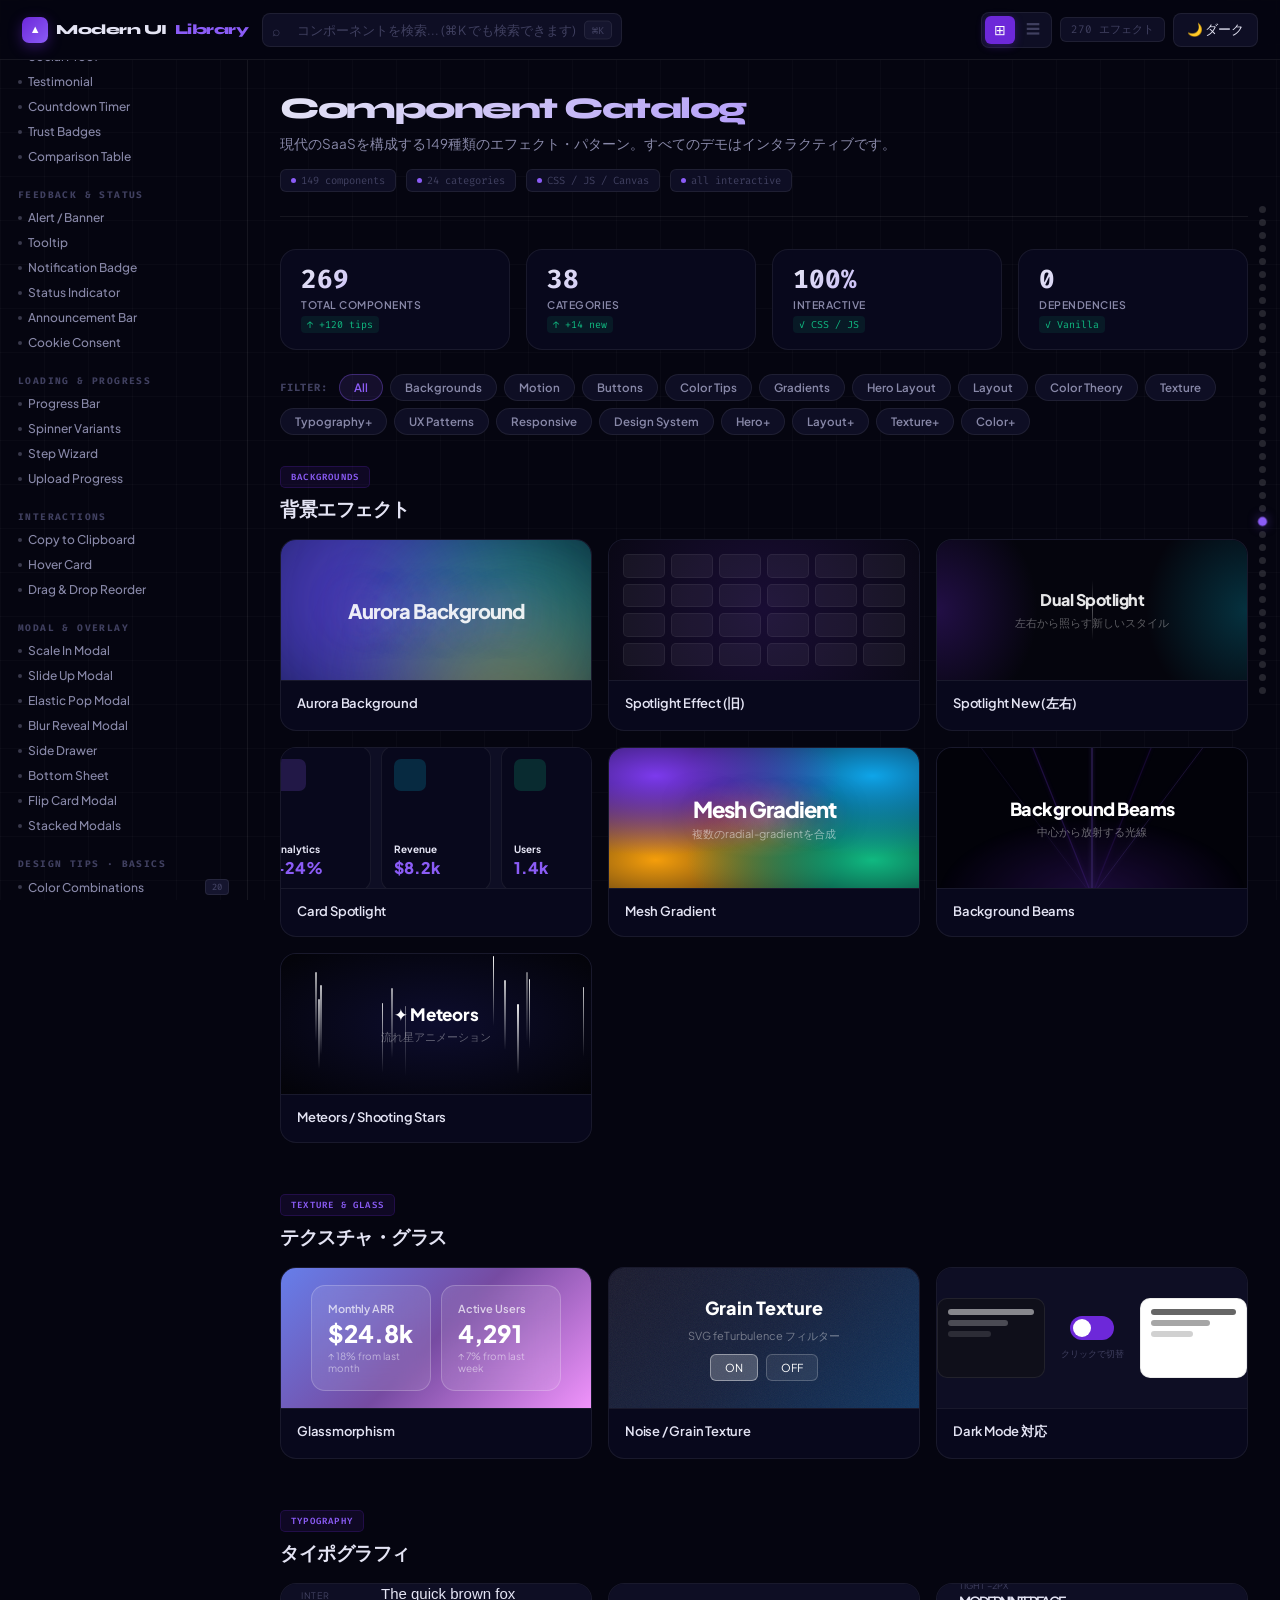
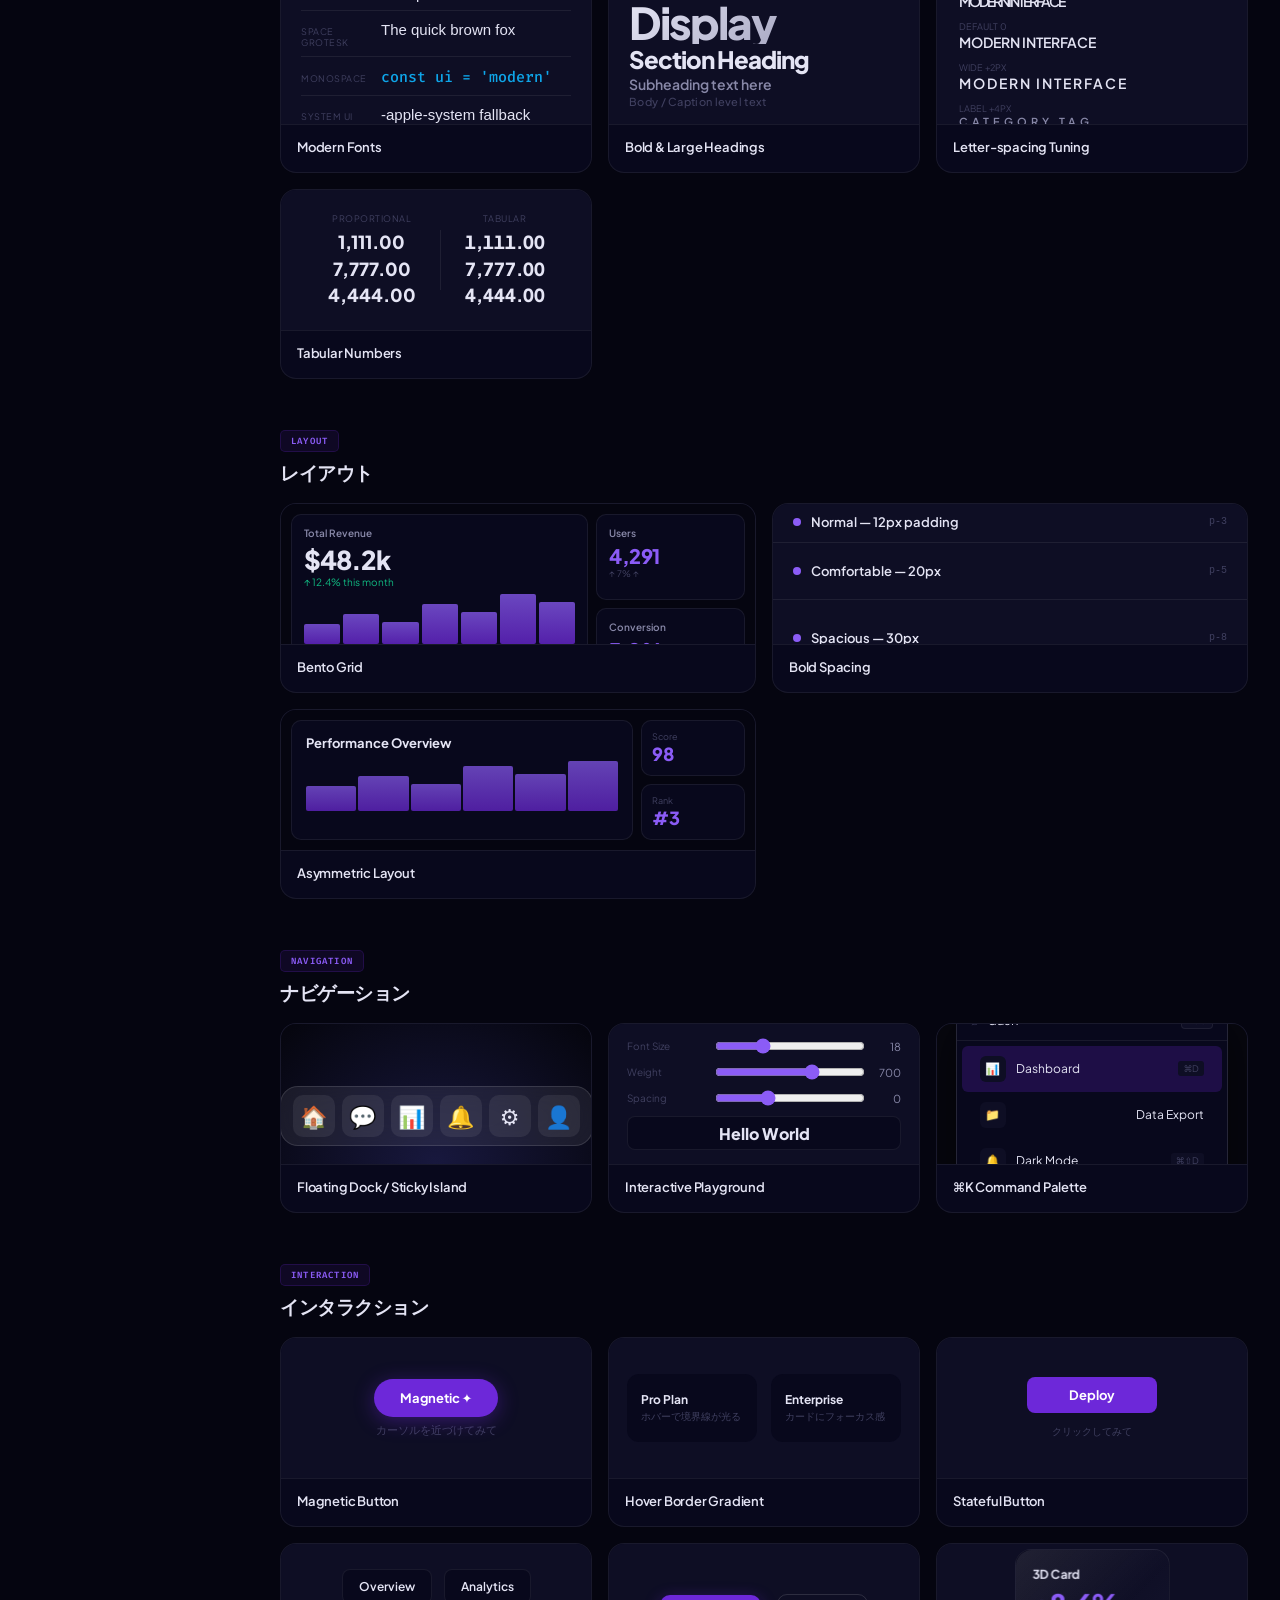
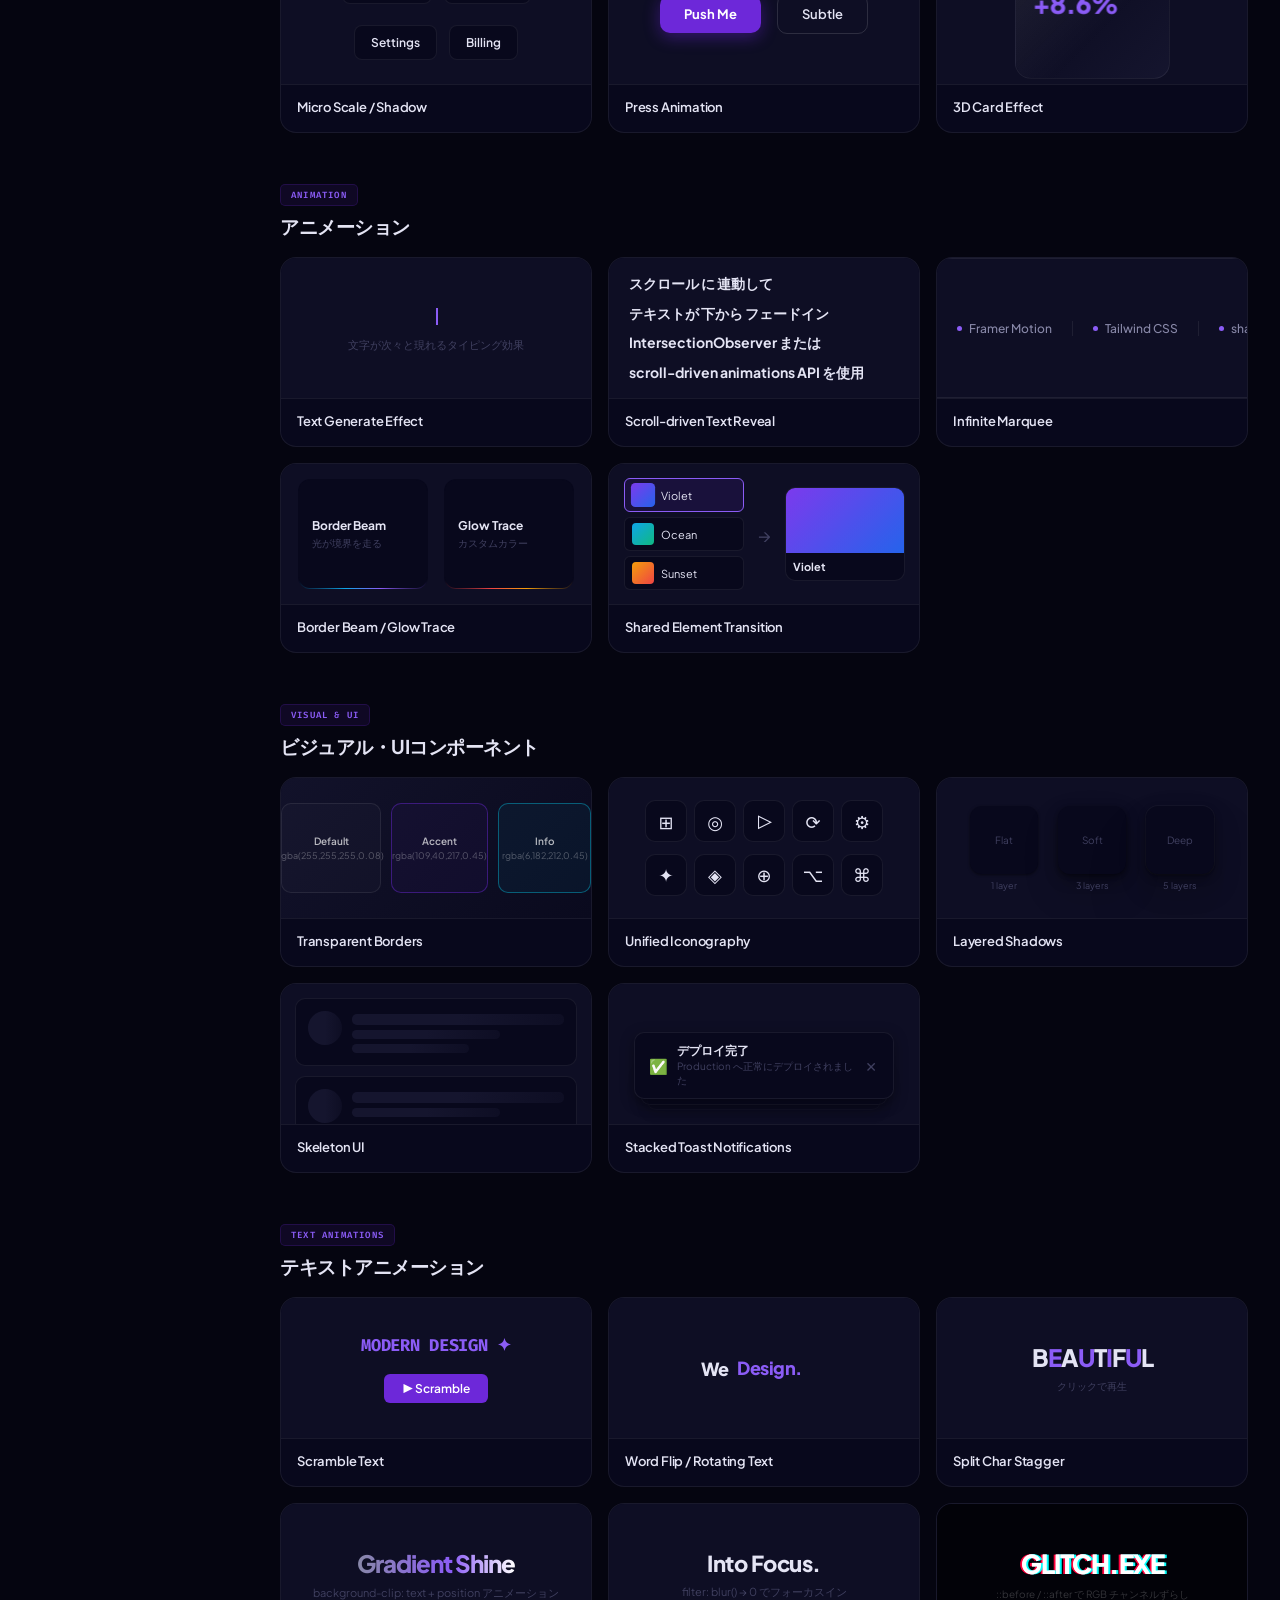
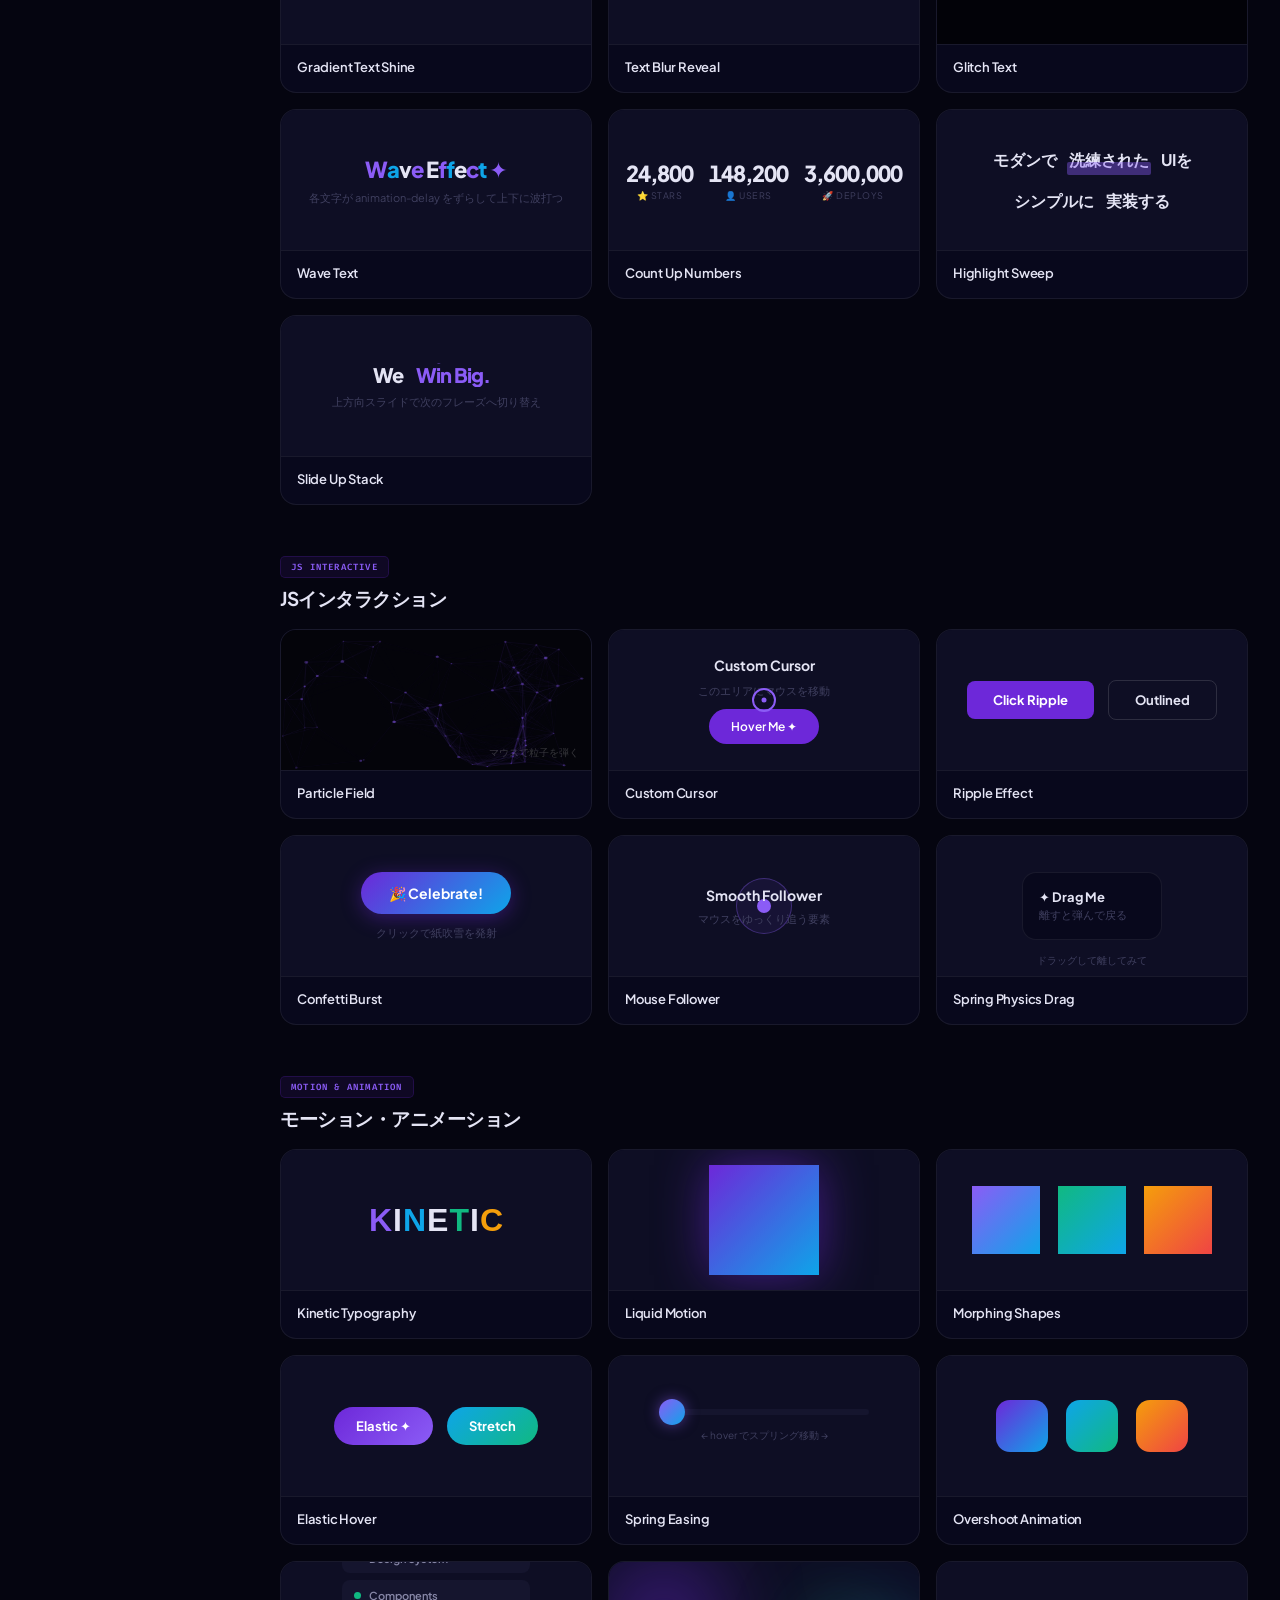
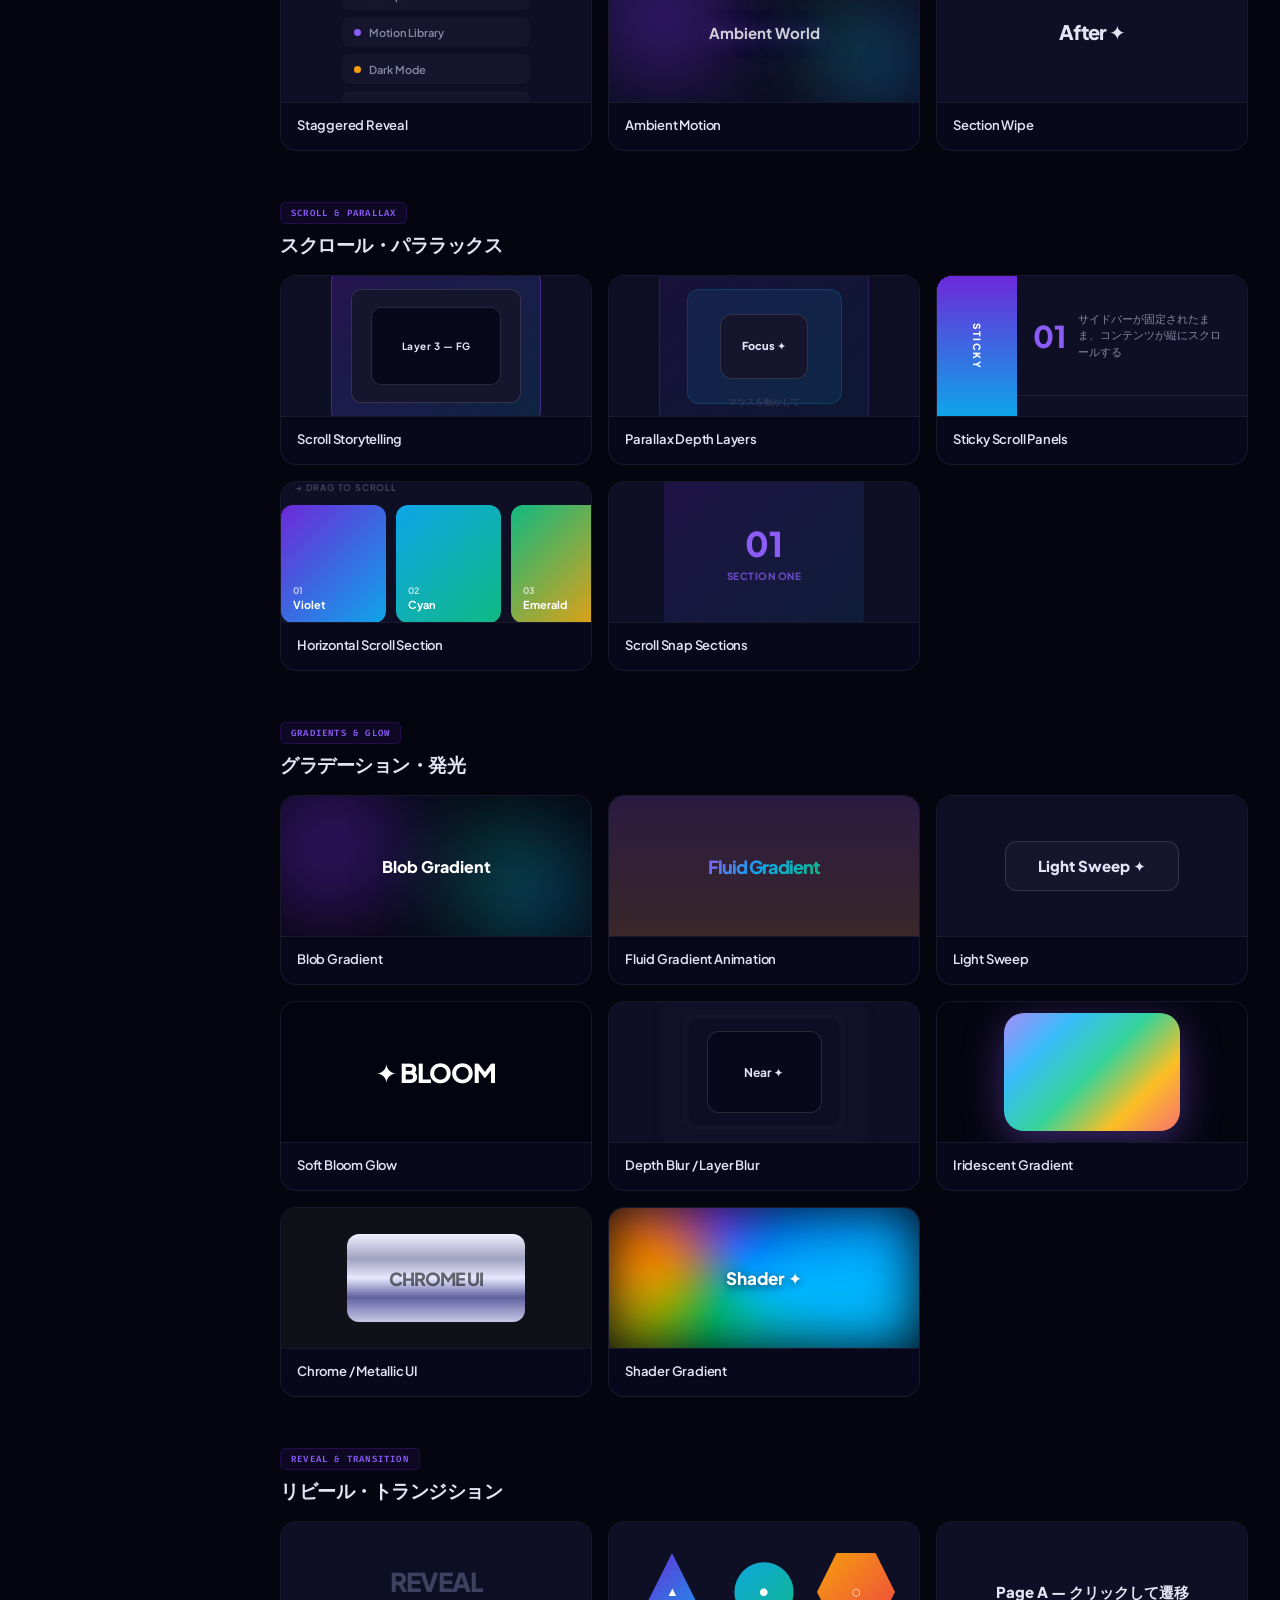
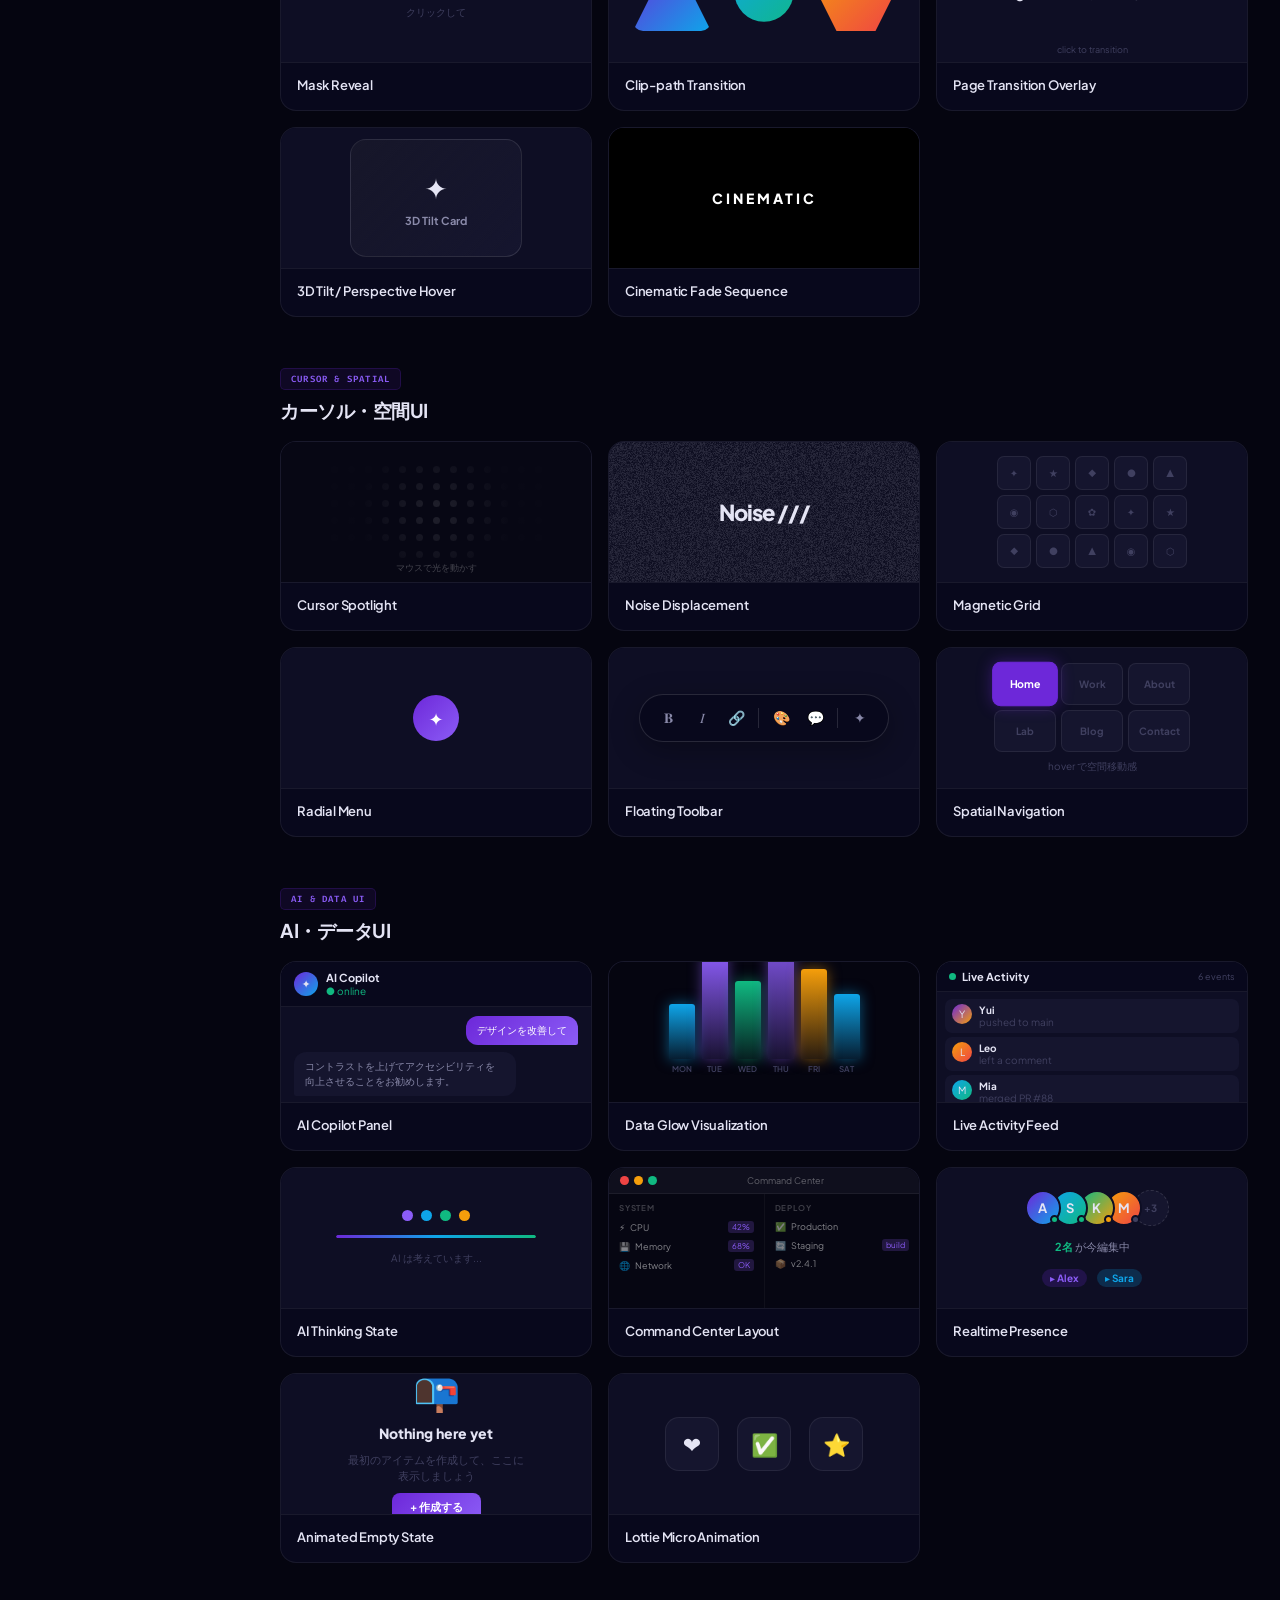
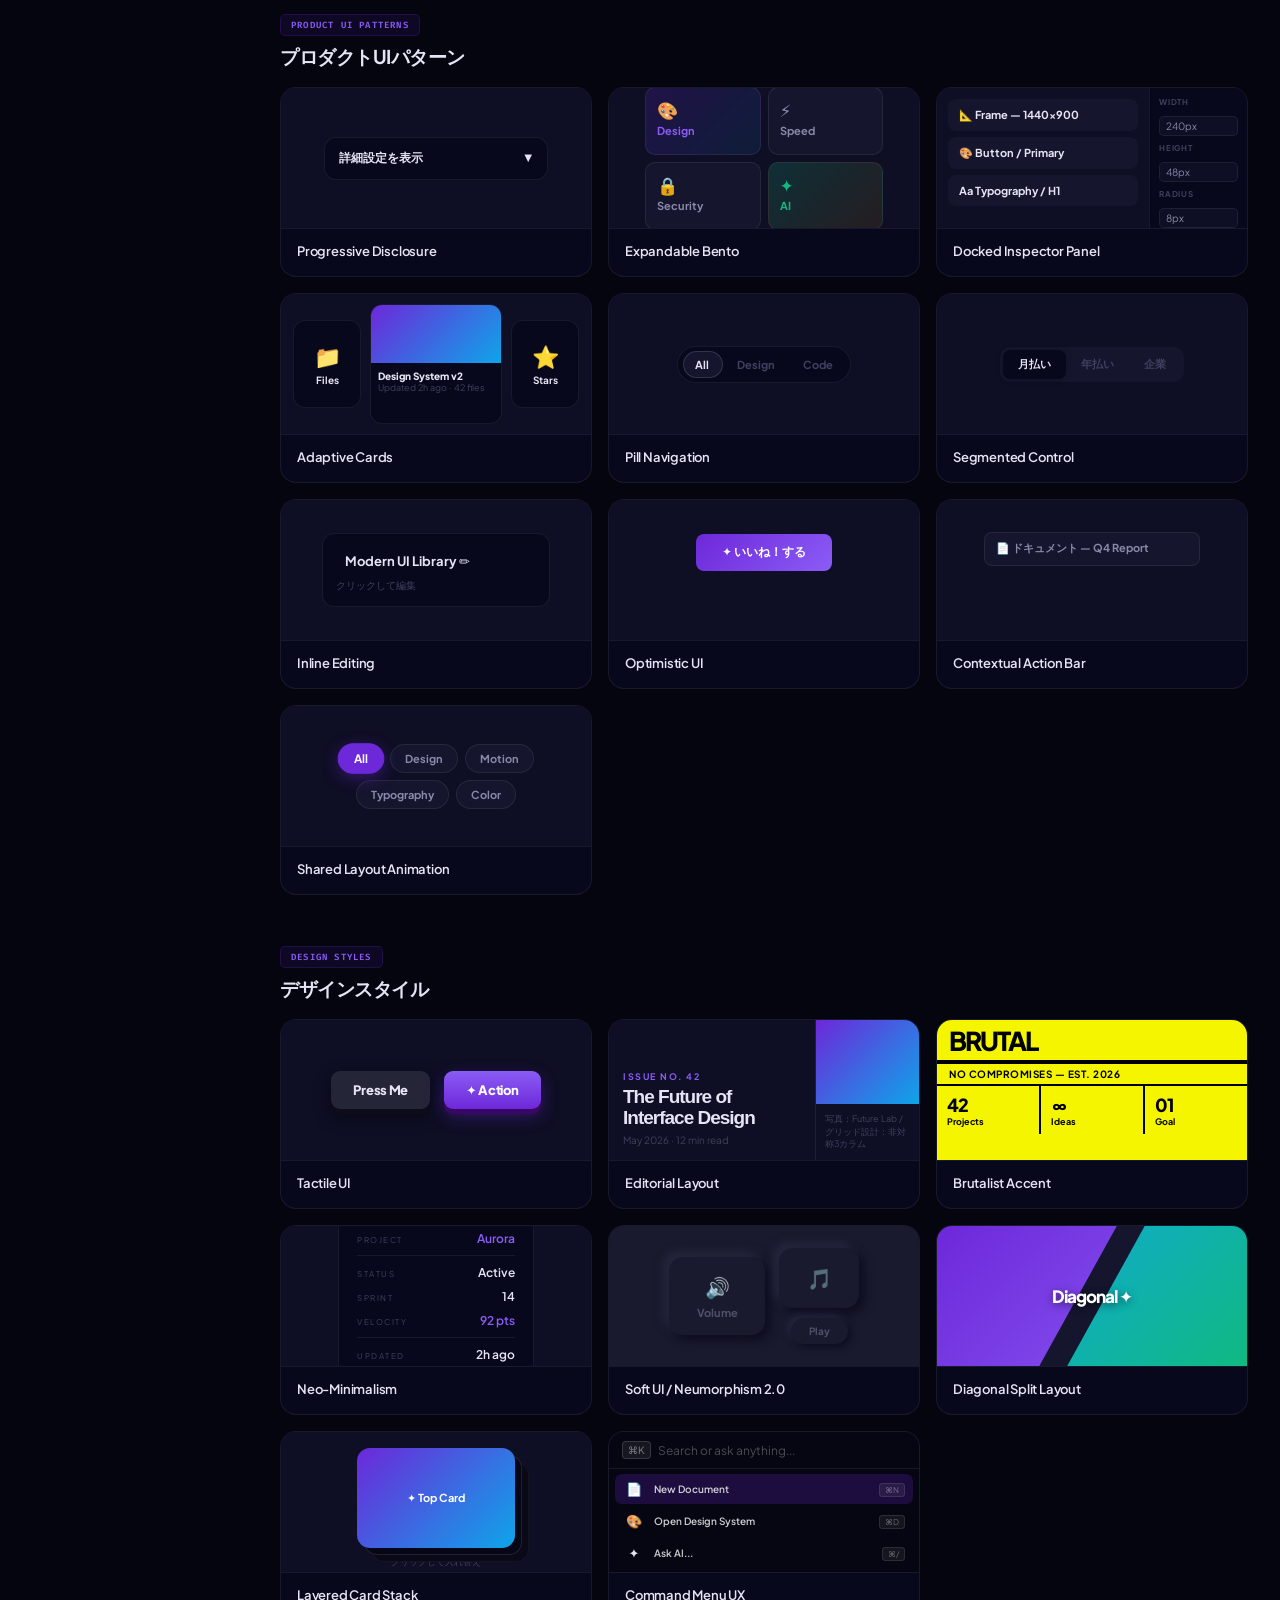
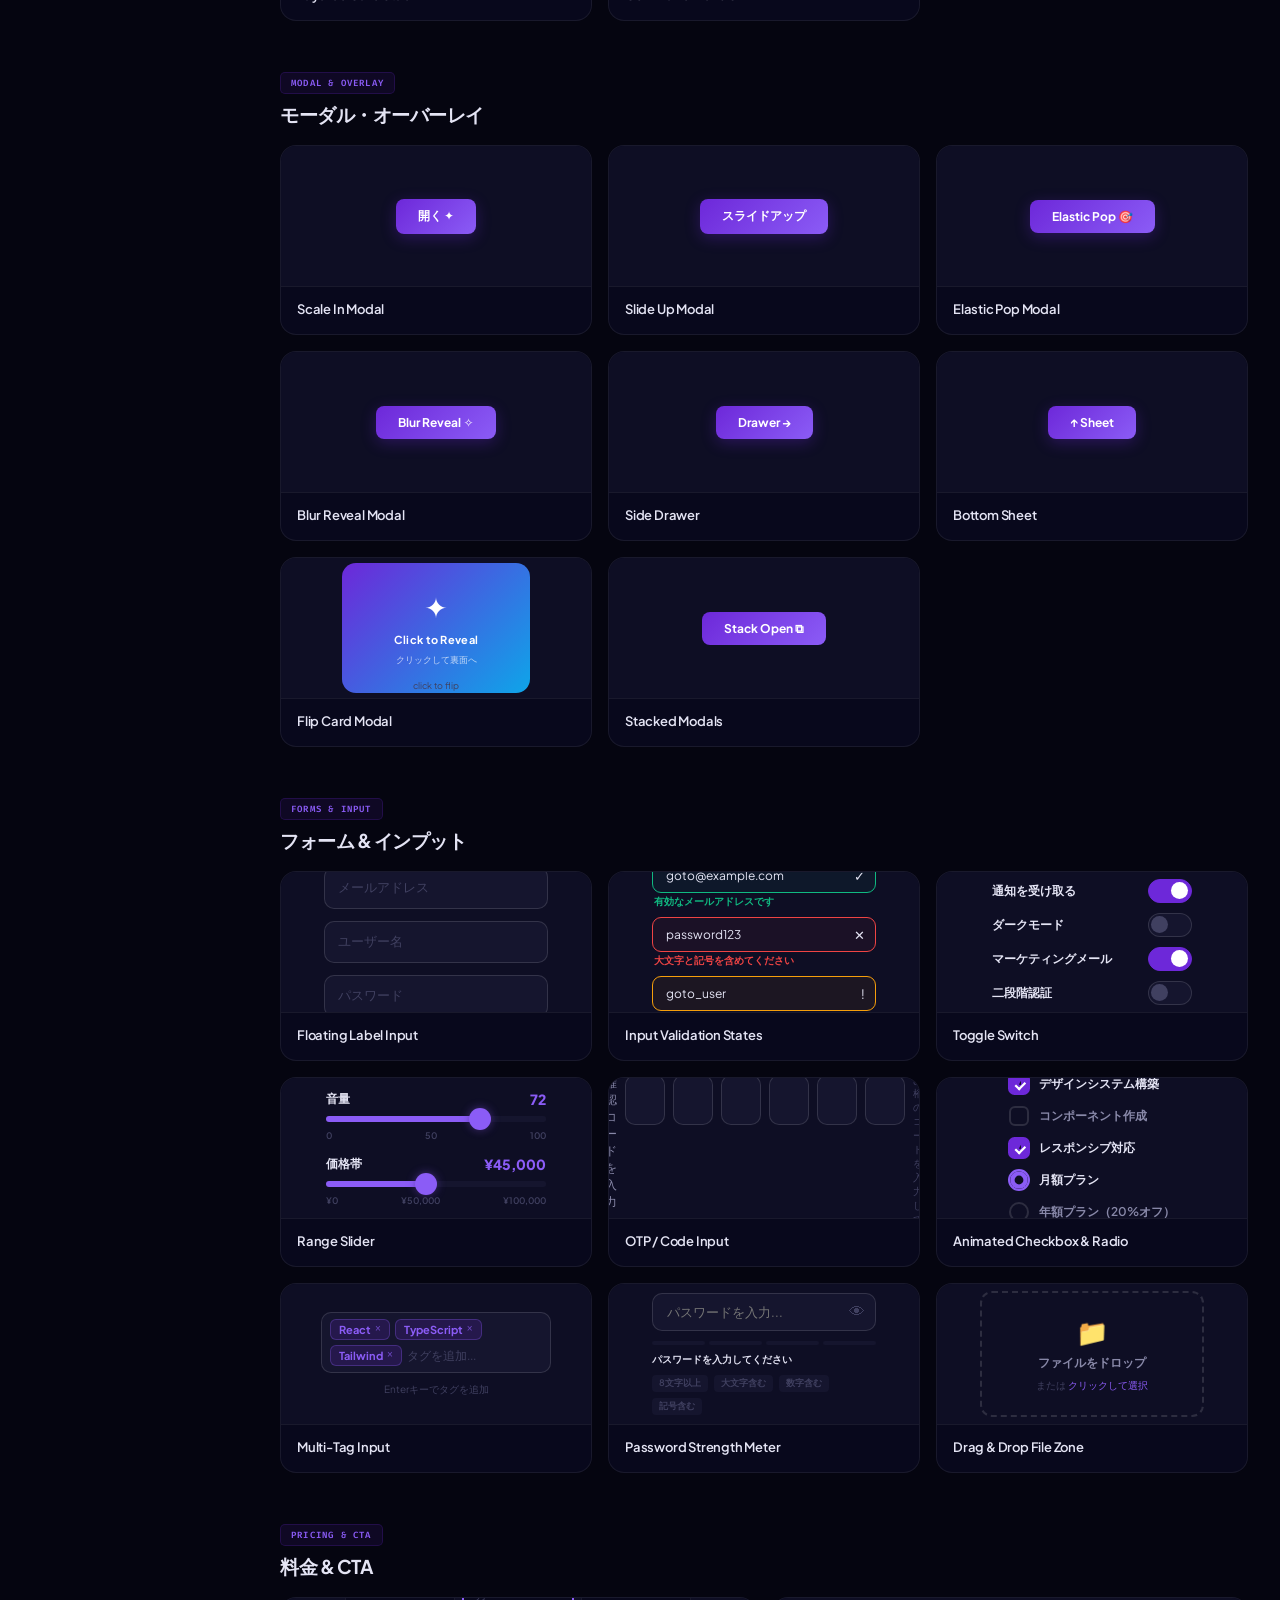
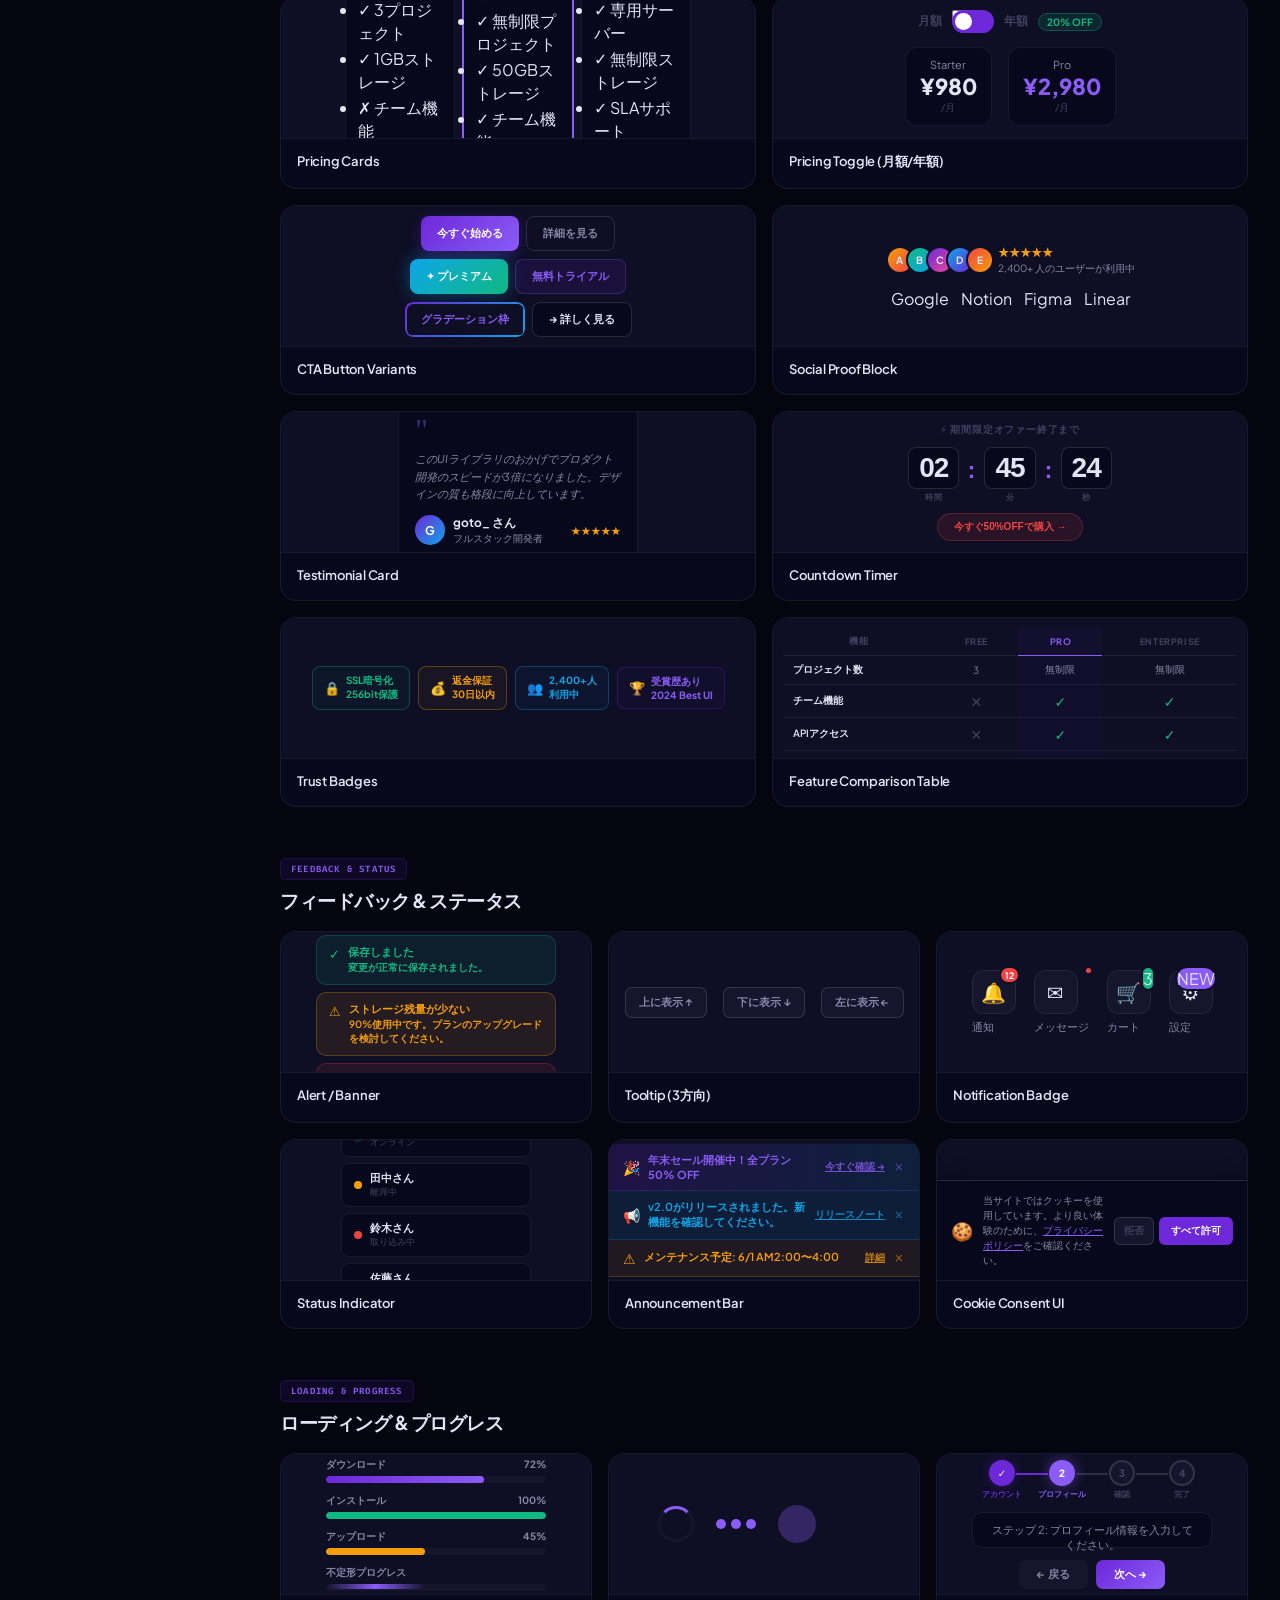
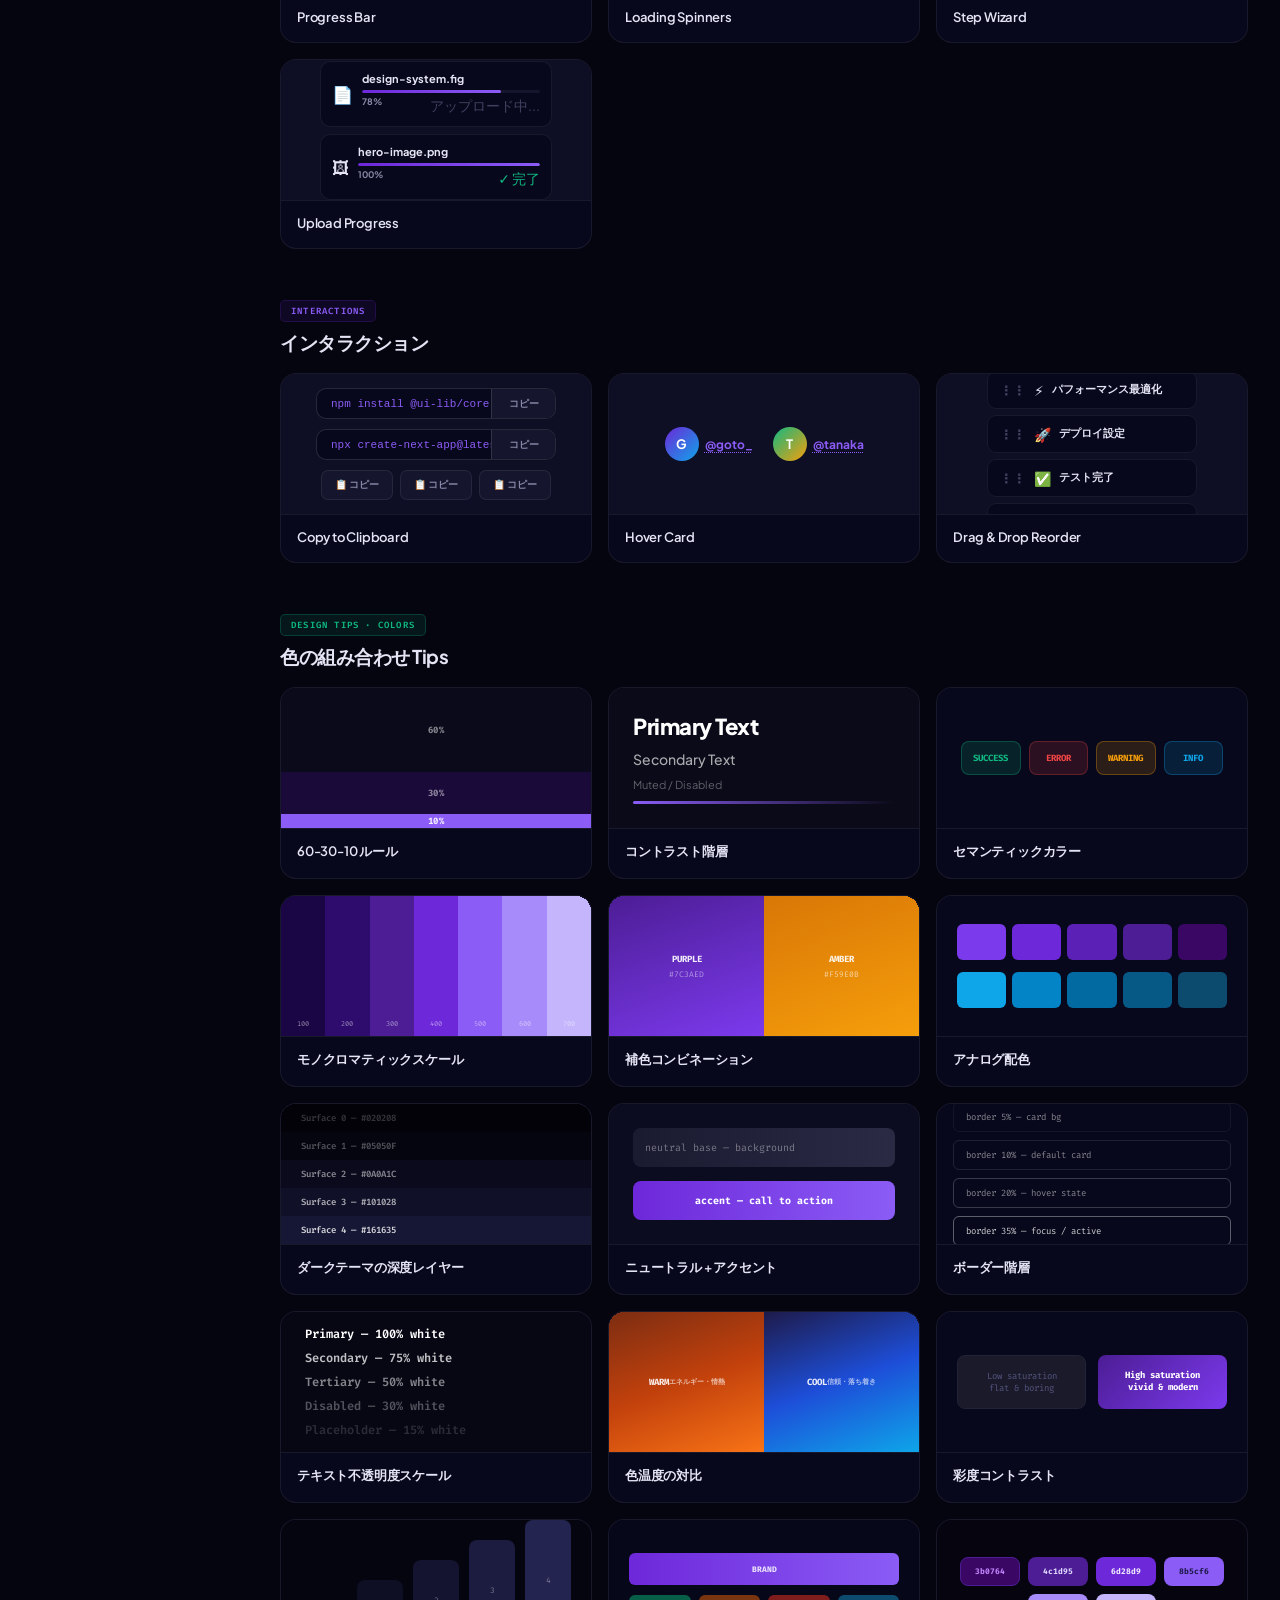
==== commit 3a1efe24: "Phase 1-8: Drawer, ⌘K palette, view toggle, favorites, progress dots - Phase 1: Compact grid cards (" ====
--- a/index.html
+++ b/index.html
@@ -1,4 +1,4 @@
-﻿<!DOCTYPE html>
+<!DOCTYPE html>
 <html lang="ja" data-theme="dark">
 <head>
 <meta charset="UTF-8">
@@ -17,10 +17,15 @@
   </div>
   <div class="hdr-search">
     <span class="hdr-search-ico">⌕</span>
-    <input type="text" id="search" placeholder="コンポーネントを検索... (例: aurora, glass, button)">
+    <input type="text" id="search" placeholder="コンポーネントを検索... (⌘K でも検索できます)">
+    <span class="cmd-open-badge" id="cmdOpenBadge" title="コマンドパレットを開く (Ctrl/Cmd+K)">⌘K</span>
   </div>
   <div class="hdr-right">
-    <span class="hdr-count" id="count">149 コンポーネント</span>
+    <div class="view-toggle">
+      <button class="view-toggle-btn" id="viewGrid" title="グリッド表示">⊞</button>
+      <button class="view-toggle-btn" id="viewList" title="リスト表示">☰</button>
+    </div>
+    <span class="hdr-count" id="count">269 エフェクト</span>
     <button class="hdr-btn" id="themeBtn">🌙 ダーク</button>
   </div>
 </header>
@@ -270,6 +275,13 @@
     <a class="sb-link" href="#texture-extra"><span class="sb-link-dot"></span>Texture Advanced</a>
     <a class="sb-link" href="#color-extra"><span class="sb-link-dot"></span>Color Advanced</a>
   </div>
+  <div class="sb-search-wrap">
+    <input id="sidebarSearch" class="sb-search" placeholder="カテゴリを絞り込む...">
+  </div>
+  <div id="favoritesSection" style="display:none">
+    <div class="sb-cat-title">★ お気に入り</div>
+    <div id="favoritesGrid"></div>
+  </div>
 </nav>
 
 <main class="main">
@@ -329,6 +341,14 @@
     <a class="chip" href="#layout-extra">Layout+</a>
     <a class="chip" href="#texture-extra">Texture+</a>
     <a class="chip" href="#color-extra">Color+</a>
+  </div>
+
+  <!-- SEARCH EMPTY STATE -->
+  <div id="searchEmptyState">
+    <div class="ses-icon">🔍</div>
+    <div class="ses-title">コンポーネントが見つかりません</div>
+    <div class="ses-sub">別のキーワードで検索してみてください</div>
+    <button class="ses-reset" onclick="document.getElementById('search').value='';document.getElementById('search').dispatchEvent(new Event('input'))">検索をリセット</button>
   </div>
 
   <!-- ======================== BACKGROUNDS ======================== -->
@@ -5754,6 +5774,53 @@
   </section>
 
 </main>
+
+<!-- ======================== DRAWER ======================== -->
+<div class="drawer-overlay" id="drawerOverlay"></div>
+<div class="drawer" id="drawer" role="dialog" aria-modal="true">
+  <div class="drawer-header">
+    <div class="drawer-header-info">
+      <div class="drawer-title" id="drawerTitle"></div>
+      <div class="drawer-badge" id="drawerBadge"></div>
+    </div>
+    <button class="drawer-close" id="drawerClose" aria-label="閉じる">×</button>
+  </div>
+  <div class="drawer-body">
+    <div class="drawer-demo-slot" id="drawerDemoSlot"></div>
+    <p class="drawer-desc" id="drawerDesc"></p>
+    <div class="code-snippet">
+      <div class="code-tabs">
+        <button class="code-tab active" data-panel="panelHtml">HTML</button>
+        <button class="code-tab" data-panel="panelCss">CSS</button>
+        <button class="code-tab" data-panel="panelJs">JS</button>
+      </div>
+      <div class="code-panel active" id="panelHtml"><button class="code-copy-btn">Copy</button><pre><code id="drawerCodeHtml"></code></pre></div>
+      <div class="code-panel" id="panelCss"><button class="code-copy-btn">Copy</button><pre><code id="drawerCodeCss"></code></pre></div>
+      <div class="code-panel" id="panelJs"><button class="code-copy-btn">Copy</button><pre><code id="drawerCodeJs"></code></pre></div>
+    </div>
+  </div>
+</div>
+
+<!-- ======================== COMMAND PALETTE ======================== -->
+<div class="cmd-overlay" id="cmdOverlay"></div>
+<div class="cmd-palette" id="cmdPalette" role="dialog" aria-modal="true" aria-label="コマンドパレット">
+  <div class="cmd-search">
+    <span>⌕</span>
+    <input type="text" id="cmdInput" placeholder="コンポーネントを検索..." autocomplete="off" spellcheck="false">
+    <span class="cmd-kbd">ESC</span>
+  </div>
+  <div class="cmd-results" id="cmdResults"></div>
+  <div class="cmd-footer">
+    <span class="cmd-kbd">↑↓</span> ナビゲート &nbsp;
+    <span class="cmd-kbd">↵</span> 開く &nbsp;
+    <span class="cmd-kbd">ESC</span> 閉じる
+  </div>
+</div>
+
+<!-- ======================== PROGRESS DOTS ======================== -->
+<nav class="progress-dots" id="progressDots" aria-label="セクションナビゲーション"></nav>
+
 <script src="script.js"></script>
+<script src="script-v2.js"></script>
 </body>
 </html>
--- a/styles.css
+++ b/styles.css
@@ -2557,3 +2557,236 @@
 .d-ce10 .ct-btn{padding:4px 10px;border-radius:5px;font-size:8px;font-weight:700;font-family:var(--font-mono)}
 .d-ce10 .cm-warm .ct-btn{background:rgba(251,146,60,.15);color:#fb923c;border:1px solid rgba(251,146,60,.3)}
 .d-ce10 .cm-cool .ct-btn{background:rgba(125,211,252,.12);color:#7dd3fc;border:1px solid rgba(125,211,252,.25)}
+
+/* =====================================================================
+   script-v2 styles 窶・Phase 1-8
+   ===================================================================== */
+
+/* 笏笏 View toggle button 笏笏笏笏笏笏笏笏笏笏笏笏笏笏笏笏笏笏笏笏笏笏笏笏笏笏笏笏笏笏笏笏笏笏笏笏笏笏笏笏笏笏笏笏笏笏笏 */
+.view-toggle{display:flex;gap:3px;background:var(--surface2);border:1px solid var(--border);border-radius:8px;padding:3px}
+.view-toggle-btn{width:30px;height:28px;display:flex;align-items:center;justify-content:center;background:transparent;border:none;border-radius:6px;color:var(--text3);cursor:pointer;font-size:14px;transition:all .15s}
+.view-toggle-btn:hover{color:var(--text);background:var(--surface3)}
+.view-toggle-btn.active{background:var(--accent);color:white;box-shadow:0 2px 8px rgba(109,40,217,.35)}
+
+/* 笏笏 Compact grid view 笏笏笏笏笏笏笏笏笏笏笏笏笏笏笏笏笏笏笏笏笏笏笏笏笏笏笏笏笏笏笏笏笏笏笏笏笏笏笏笏笏笏笏笏笏笏笏笏 */
+.main.view-grid .ecard{cursor:pointer;transition:transform .18s,box-shadow .18s,border-color .18s}
+.main.view-grid .ecard:hover{transform:translateY(-2px);box-shadow:0 8px 32px rgba(0,0,0,.35);border-color:var(--border2)}
+.main.view-grid .ecard .demo{height:140px;overflow:hidden}
+.main.view-grid .ecard .cdesc{display:none}
+
+/* 笏笏 List view 笏笏笏笏笏笏笏笏笏笏笏笏笏笏笏笏笏笏笏笏笏笏笏笏笏笏笏笏笏笏笏笏笏笏笏笏笏笏笏笏笏笏笏笏笏笏笏笏笏笏笏笏笏笏笏笏 */
+.main.view-list .grid{display:flex;flex-direction:column;gap:6px}
+.main.view-list .ecard{display:flex;flex-direction:row;align-items:center;height:56px;gap:0;padding:0;overflow:hidden}
+.main.view-list .ecard .demo{width:76px;min-width:76px;height:56px;border-radius:var(--r) 0 0 var(--r);overflow:hidden;flex-shrink:0;pointer-events:none;transform:scale(.9)}
+.main.view-list .ecard .cinfo{flex:1;display:flex;flex-direction:row;align-items:center;justify-content:space-between;padding:0 14px;gap:10px;min-width:0}
+.main.view-list .ecard .cname{font-size:13px;white-space:nowrap;overflow:hidden;text-overflow:ellipsis}
+.main.view-list .ecard .cdesc{display:block;font-size:11px;color:var(--text3);white-space:nowrap;overflow:hidden;text-overflow:ellipsis;max-width:380px}
+
+/* 笏笏 Drawer overlay 笏笏笏笏笏笏笏笏笏笏笏笏笏笏笏笏笏笏笏笏笏笏笏笏笏笏笏笏笏笏笏笏笏笏笏笏笏笏笏笏笏笏笏笏笏笏笏笏笏笏笏 */
+.drawer-overlay{position:fixed;inset:0;background:rgba(0,0,0,.55);opacity:0;pointer-events:none;transition:opacity .3s;z-index:400;backdrop-filter:blur(2px)}
+.drawer-overlay.open{opacity:1;pointer-events:auto}
+
+/* 笏笏 Drawer panel 笏笏笏笏笏笏笏笏笏笏笏笏笏笏笏笏笏笏笏笏笏笏笏笏笏笏笏笏笏笏笏笏笏笏笏笏笏笏笏笏笏笏笏笏笏笏笏笏笏笏笏笏笏 */
+.drawer{
+  position:fixed;top:0;right:0;bottom:0;
+  width:min(660px,92vw);
+  background:rgba(8,8,28,.95);
+  backdrop-filter:blur(24px) saturate(1.4);
+  -webkit-backdrop-filter:blur(24px) saturate(1.4);
+  border-left:1px solid var(--border2);
+  transform:translateX(100%);
+  transition:transform .35s cubic-bezier(0.32,0.72,0,1);
+  z-index:401;
+  display:flex;flex-direction:column;
+  overflow:hidden;
+}
+.drawer.open{transform:translateX(0)}
+[data-theme=light] .drawer{background:rgba(240,240,252,.96)}
+
+.drawer-header{
+  display:flex;align-items:center;justify-content:space-between;
+  padding:18px 22px 16px;
+  border-bottom:1px solid var(--border);
+  flex-shrink:0;
+  gap:12px;
+}
+.drawer-header-info{display:flex;align-items:center;gap:10px;min-width:0}
+.drawer-title{font-family:var(--font-display);font-size:17px;font-weight:800;letter-spacing:-.4px;white-space:nowrap;overflow:hidden;text-overflow:ellipsis}
+.drawer-badge{padding:3px 9px;background:rgba(139,92,246,.15);color:var(--accentb);border:1px solid rgba(139,92,246,.25);border-radius:5px;font-family:var(--font-mono);font-size:10px;white-space:nowrap;flex-shrink:0}
+.drawer-close{width:32px;height:32px;border:1px solid var(--border);border-radius:8px;background:var(--surface2);color:var(--text2);cursor:pointer;font-size:18px;display:flex;align-items:center;justify-content:center;transition:all .15s;flex-shrink:0;line-height:1}
+.drawer-close:hover{background:var(--surface3);color:var(--text);border-color:var(--border2)}
+
+.drawer-body{flex:1;overflow-y:auto;padding:20px 22px;scrollbar-width:thin;scrollbar-color:var(--border2) transparent;display:flex;flex-direction:column;gap:20px}
+.drawer-body::-webkit-scrollbar{width:4px}
+.drawer-body::-webkit-scrollbar-thumb{background:var(--border2);border-radius:2px}
+
+/* Demo slot inside drawer */
+.drawer-demo-slot{border-radius:12px;overflow:hidden;border:1px solid var(--border);background:var(--surface)}
+.drawer-demo-slot .demo{height:260px !important;border-radius:0}
+.drawer-demo-slot .demo-placeholder{display:none}
+
+.drawer-desc{font-size:13.5px;line-height:1.7;color:var(--text2)}
+
+/* 笏笏 Code snippet panel 笏笏笏笏笏笏笏笏笏笏笏笏笏笏笏笏笏笏笏笏笏笏笏笏笏笏笏笏笏笏笏笏笏笏笏笏笏笏笏笏笏笏笏笏笏笏笏 */
+.code-snippet{border:1px solid var(--border);border-radius:10px;overflow:hidden;background:#0d0d1a}
+.code-tabs{display:flex;border-bottom:1px solid var(--border);background:rgba(255,255,255,.025)}
+.code-tab{padding:8px 16px;border:none;background:transparent;color:var(--text3);font-family:var(--font-mono);font-size:11.5px;cursor:pointer;transition:all .15s;border-bottom:2px solid transparent}
+.code-tab:hover{color:var(--text);background:rgba(255,255,255,.03)}
+.code-tab.active{color:var(--accentb);border-bottom-color:var(--accentb);background:rgba(139,92,246,.06)}
+.code-panel{display:none;position:relative}
+.code-panel.active{display:block}
+.code-copy-btn{position:absolute;top:8px;right:8px;padding:4px 10px;background:rgba(139,92,246,.18);border:1px solid rgba(139,92,246,.3);border-radius:5px;color:var(--accentb);font-family:var(--font-mono);font-size:10px;cursor:pointer;transition:all .15s;z-index:1}
+.code-copy-btn:hover{background:rgba(139,92,246,.3)}
+.code-panel pre{padding:16px;overflow-x:auto;font-size:11.5px;font-family:var(--font-mono);line-height:1.65;color:#c9d1d9;max-height:320px;white-space:pre-wrap;word-break:break-all}
+.code-panel code{font-family:inherit;font-size:inherit}
+
+/* 笏笏 Mobile: drawer becomes bottom sheet 笏笏笏笏笏笏笏笏笏笏笏笏笏笏笏笏笏笏笏笏笏笏笏笏笏笏笏笏笏笏 */
+@media (max-width:768px){
+  .drawer{
+    top:auto;left:0;right:0;bottom:0;width:100%;height:90vh;
+    border-left:none;border-top:1px solid var(--border2);border-radius:16px 16px 0 0;
+    transform:translateY(100%);
+  }
+  .drawer.open{transform:translateY(0)}
+  .drawer-demo-slot .demo{height:200px !important}
+}
+
+/* 笏笏 Command Palette overlay 笏笏笏笏笏笏笏笏笏笏笏笏笏笏笏笏笏笏笏笏笏笏笏笏笏笏笏笏笏笏笏笏笏笏笏笏笏笏笏笏笏笏 */
+.cmd-overlay{position:fixed;inset:0;background:rgba(0,0,0,.6);opacity:0;pointer-events:none;transition:opacity .25s;z-index:500;backdrop-filter:blur(4px)}
+.cmd-overlay.open{opacity:1;pointer-events:auto}
+
+/* 笏笏 Command Palette 笏笏笏笏笏笏笏笏笏笏笏笏笏笏笏笏笏笏笏笏笏笏笏笏笏笏笏笏笏笏笏笏笏笏笏笏笏笏笏笏笏笏笏笏笏笏笏笏笏笏 */
+.cmd-palette{
+  position:fixed;top:18vh;left:50%;
+  transform:translateX(-50%) scale(.96);
+  width:min(580px,94vw);
+  background:rgba(8,8,24,.97);
+  backdrop-filter:blur(30px) saturate(1.5);
+  -webkit-backdrop-filter:blur(30px) saturate(1.5);
+  border:1px solid var(--border2);
+  border-radius:14px;
+  box-shadow:0 24px 80px rgba(0,0,0,.7),0 0 0 1px rgba(139,92,246,.1);
+  z-index:501;
+  overflow:hidden;
+  opacity:0;pointer-events:none;
+  transition:opacity .25s,transform .25s cubic-bezier(0.32,0.72,0,1);
+}
+.cmd-palette.open{opacity:1;pointer-events:auto;transform:translateX(-50%) scale(1)}
+[data-theme=light] .cmd-palette{background:rgba(248,248,255,.97)}
+
+.cmd-search{display:flex;align-items:center;gap:10px;padding:14px 18px;border-bottom:1px solid var(--border)}
+.cmd-search>span:first-child{font-size:18px;color:var(--text3);flex-shrink:0}
+.cmd-search input{flex:1;background:transparent;border:none;outline:none;font-family:var(--font);font-size:15px;color:var(--text)}
+.cmd-search input::placeholder{color:var(--text3)}
+.cmd-kbd{padding:3px 7px;background:var(--surface2);border:1px solid var(--border2);border-radius:5px;font-family:var(--font-mono);font-size:10px;color:var(--text3);flex-shrink:0}
+
+.cmd-results{max-height:380px;overflow-y:auto;scrollbar-width:thin;scrollbar-color:var(--border2) transparent}
+.cmd-results::-webkit-scrollbar{width:4px}
+.cmd-results::-webkit-scrollbar-thumb{background:var(--border2);border-radius:2px}
+.cmd-item{display:flex;align-items:center;justify-content:space-between;padding:10px 18px;cursor:pointer;transition:background .1s;gap:10px}
+.cmd-item:hover,.cmd-item.selected{background:rgba(139,92,246,.12)}
+.cmd-item-name{font-size:13.5px;color:var(--text);flex:1;min-width:0;overflow:hidden;text-overflow:ellipsis;white-space:nowrap}
+.cmd-item-name mark{background:rgba(139,92,246,.3);color:var(--accentb);border-radius:2px;padding:0 2px}
+.cmd-item-tag{font-family:var(--font-mono);font-size:10px;color:var(--text3);flex-shrink:0}
+.cmd-footer{display:flex;align-items:center;gap:8px;padding:10px 18px;border-top:1px solid var(--border);font-size:11px;color:var(--text3)}
+
+/* 笏笏 竚婁 badge in search bar 笏笏笏笏笏笏笏笏笏笏笏笏笏笏笏笏笏笏笏笏笏笏笏笏笏笏笏笏笏笏笏笏笏笏笏笏笏笏笏笏笏笏笏 */
+.cmd-open-badge{
+  position:absolute;right:10px;top:50%;transform:translateY(-50%);
+  display:flex;align-items:center;gap:4px;
+  padding:2px 7px;background:var(--surface3);border:1px solid var(--border);
+  border-radius:5px;font-family:var(--font-mono);font-size:10px;color:var(--text3);
+  cursor:pointer;pointer-events:auto;transition:all .15s;white-space:nowrap
+}
+.cmd-open-badge:hover{border-color:var(--accentb);color:var(--accentb)}
+.hdr-search{position:relative}
+
+/* 笏笏 Sidebar enhancements 笏笏笏笏笏笏笏笏笏笏笏笏笏笏笏笏笏笏笏笏笏笏笏笏笏笏笏笏笏笏笏笏笏笏笏笏笏笏笏笏笏笏笏笏笏 */
+.sb-search-wrap{padding:6px 8px 8px}
+.sb-search{width:100%;background:var(--surface2);border:1px solid var(--border);border-radius:7px;padding:6px 10px;color:var(--text);font-family:var(--font);font-size:11.5px;outline:none;transition:border-color .2s}
+.sb-search:focus{border-color:rgba(139,92,246,.4)}
+.sb-search::placeholder{color:var(--text3)}
+.sb-badge{margin-left:auto;padding:1px 6px;background:var(--surface3);border:1px solid var(--border);border-radius:4px;font-family:var(--font-mono);font-size:9px;color:var(--text3);flex-shrink:0}
+.sb-link.active .sb-badge{background:rgba(139,92,246,.15);border-color:rgba(139,92,246,.25);color:var(--accentb)}
+.sb-link.active{border-left:2px solid var(--accentb);padding-left:8px}
+
+/* Favorites sidebar section */
+#favoritesSection{margin-bottom:16px}
+.fav-item{display:flex;align-items:center;gap:6px;padding:5px 10px;border-radius:6px;font-size:12px;color:var(--text2);text-decoration:none;cursor:pointer;transition:all .15s}
+.fav-item:hover{background:var(--surface2);color:var(--text)}
+.fav-item-dot{color:var(--yellow);font-size:10px;flex-shrink:0}
+.fav-item-name{white-space:nowrap;overflow:hidden;text-overflow:ellipsis;font-size:11.5px}
+
+/* 笏笏 Favorite button on cards 笏笏笏笏笏笏笏笏笏笏笏笏笏笏笏笏笏笏笏笏笏笏笏笏笏笏笏笏笏笏笏笏笏笏笏笏笏笏笏笏笏 */
+.fav-btn{
+  position:absolute;top:8px;right:8px;
+  width:26px;height:26px;
+  background:rgba(0,0,0,.5);
+  border:1px solid rgba(255,255,255,.12);
+  border-radius:6px;
+  color:rgba(255,255,255,.4);
+  font-size:13px;
+  cursor:pointer;
+  display:flex;align-items:center;justify-content:center;
+  opacity:0;transition:opacity .15s,background .15s,color .15s;
+  z-index:10;line-height:1
+}
+.ecard:hover .fav-btn,.fav-btn.favorited{opacity:1}
+.fav-btn.favorited{color:var(--yellow);background:rgba(245,158,11,.15);border-color:rgba(245,158,11,.3)}
+.fav-btn:hover{background:rgba(245,158,11,.2);color:var(--yellow);border-color:rgba(245,158,11,.4)}
+
+/* 笏笏 Progress dots 笏笏笏笏笏笏笏笏笏笏笏笏笏笏笏笏笏笏笏笏笏笏笏笏笏笏笏笏笏笏笏笏笏笏笏笏笏笏笏笏笏笏笏笏笏笏笏笏笏笏笏笏 */
+.progress-dots{
+  position:fixed;right:14px;top:50%;transform:translateY(-50%);
+  display:flex;flex-direction:column;gap:6px;
+  z-index:150;
+  pointer-events:auto;
+}
+@media(max-width:1100px){.progress-dots{display:none}}
+.pd-dot{
+  width:7px;height:7px;border-radius:50%;
+  background:var(--border2);border:none;cursor:pointer;
+  transition:all .2s;padding:0;
+}
+.pd-dot:hover{background:var(--text3);transform:scale(1.4)}
+.pd-dot.active{background:var(--accentb);box-shadow:0 0 8px rgba(139,92,246,.5);transform:scale(1.3)}
+
+/* 笏笏 Mark highlight for search results 笏笏笏笏笏笏笏笏笏笏笏笏笏笏笏笏笏笏笏笏笏笏笏笏笏笏笏笏笏笏笏 */
+mark{background:rgba(139,92,246,.28);color:var(--accentb);border-radius:2px;padding:0 1px}
+
+/* 笏笏 Search empty state 笏笏笏笏笏笏笏笏笏笏笏笏笏笏笏笏笏笏笏笏笏笏笏笏笏笏笏笏笏笏笏笏笏笏笏笏笏笏笏笏笏笏笏笏笏笏笏 */
+#searchEmptyState{
+  display:none;
+  flex-direction:column;align-items:center;justify-content:center;
+  padding:60px 20px;gap:16px;text-align:center;
+  color:var(--text3);min-height:200px;
+}
+.ses-icon{font-size:40px;opacity:.4}
+.ses-title{font-size:16px;font-weight:700;color:var(--text2)}
+.ses-sub{font-size:13px;color:var(--text3)}
+.ses-reset{margin-top:8px;padding:8px 18px;background:var(--surface2);border:1px solid var(--border);border-radius:8px;color:var(--text2);font-size:13px;cursor:pointer;font-family:var(--font);transition:all .2s}
+.ses-reset:hover{background:var(--surface3);border-color:var(--border2)}
+
+/* 笏笏 Recents dropdown 笏笏笏笏笏笏笏笏笏笏笏笏笏笏笏笏笏笏笏笏笏笏笏笏笏笏笏笏笏笏笏笏笏笏笏笏笏笏笏笏笏笏笏笏笏笏笏笏笏 */
+.recent-dropdown{
+  position:absolute;top:calc(100% + 6px);left:0;right:0;
+  background:rgba(8,8,24,.97);
+  backdrop-filter:blur(20px);
+  border:1px solid var(--border2);border-radius:10px;
+  box-shadow:0 16px 48px rgba(0,0,0,.6);
+  z-index:300;overflow:hidden;
+}
+.recent-dropdown-hdr{padding:8px 14px;font-size:10px;font-weight:700;letter-spacing:.8px;text-transform:uppercase;color:var(--text3);font-family:var(--font-mono);border-bottom:1px solid var(--border)}
+.recent-item{display:flex;align-items:center;gap:8px;padding:9px 14px;cursor:pointer;transition:background .1s;font-size:12.5px;color:var(--text2)}
+.recent-item:hover{background:rgba(139,92,246,.1);color:var(--text)}
+.recent-item-icon{font-size:11px;opacity:.5;flex-shrink:0}
+
+/* 笏笏 Stagger animation 笏笏笏笏笏笏笏笏笏笏笏笏笏笏笏笏笏笏笏笏笏笏笏笏笏笏笏笏笏笏笏笏笏笏笏笏笏笏笏笏笏笏笏笏笏笏笏笏 */
+@keyframes staggerIn{
+  from{opacity:0;transform:translateY(10px)}
+  to{opacity:1;transform:translateY(0)}
+}
+.ecard.stagger-enter{
+  animation:staggerIn .35s ease forwards;
+  animation-delay:var(--stagger-delay,0ms);
+}
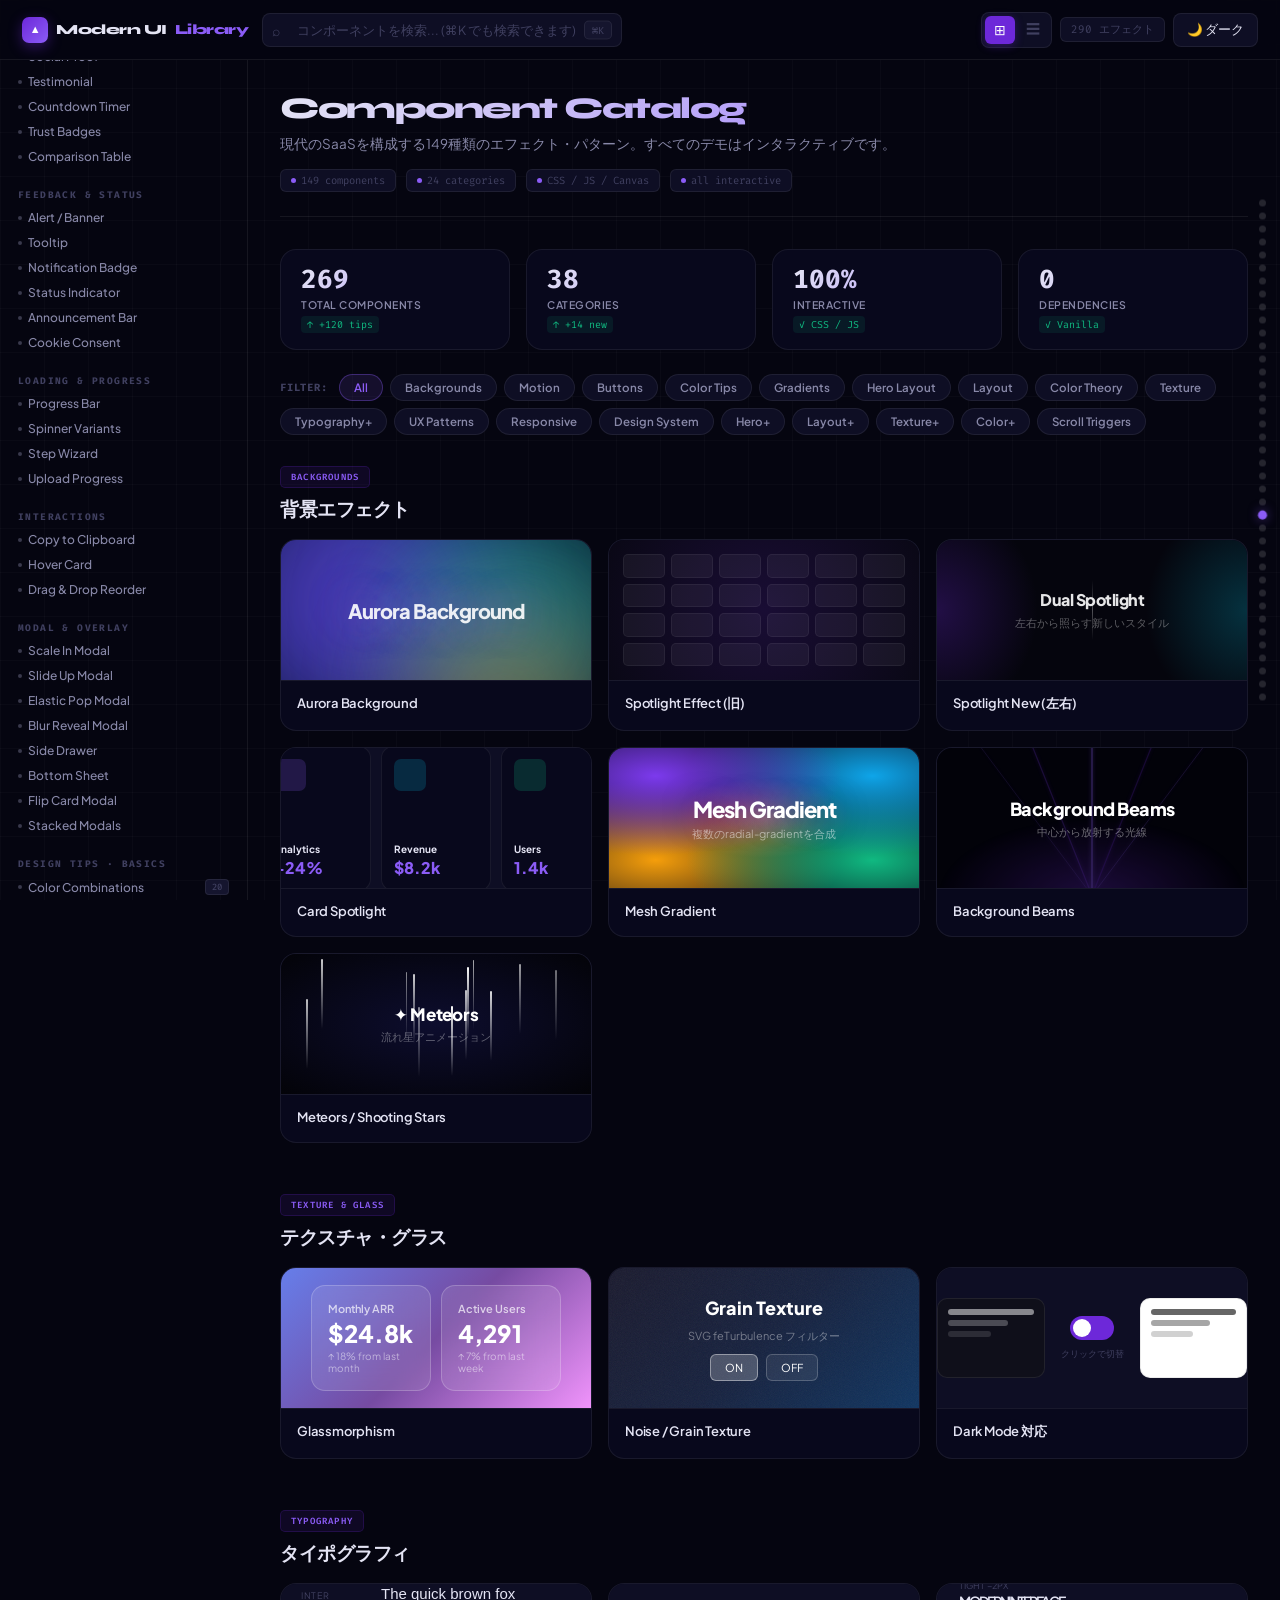
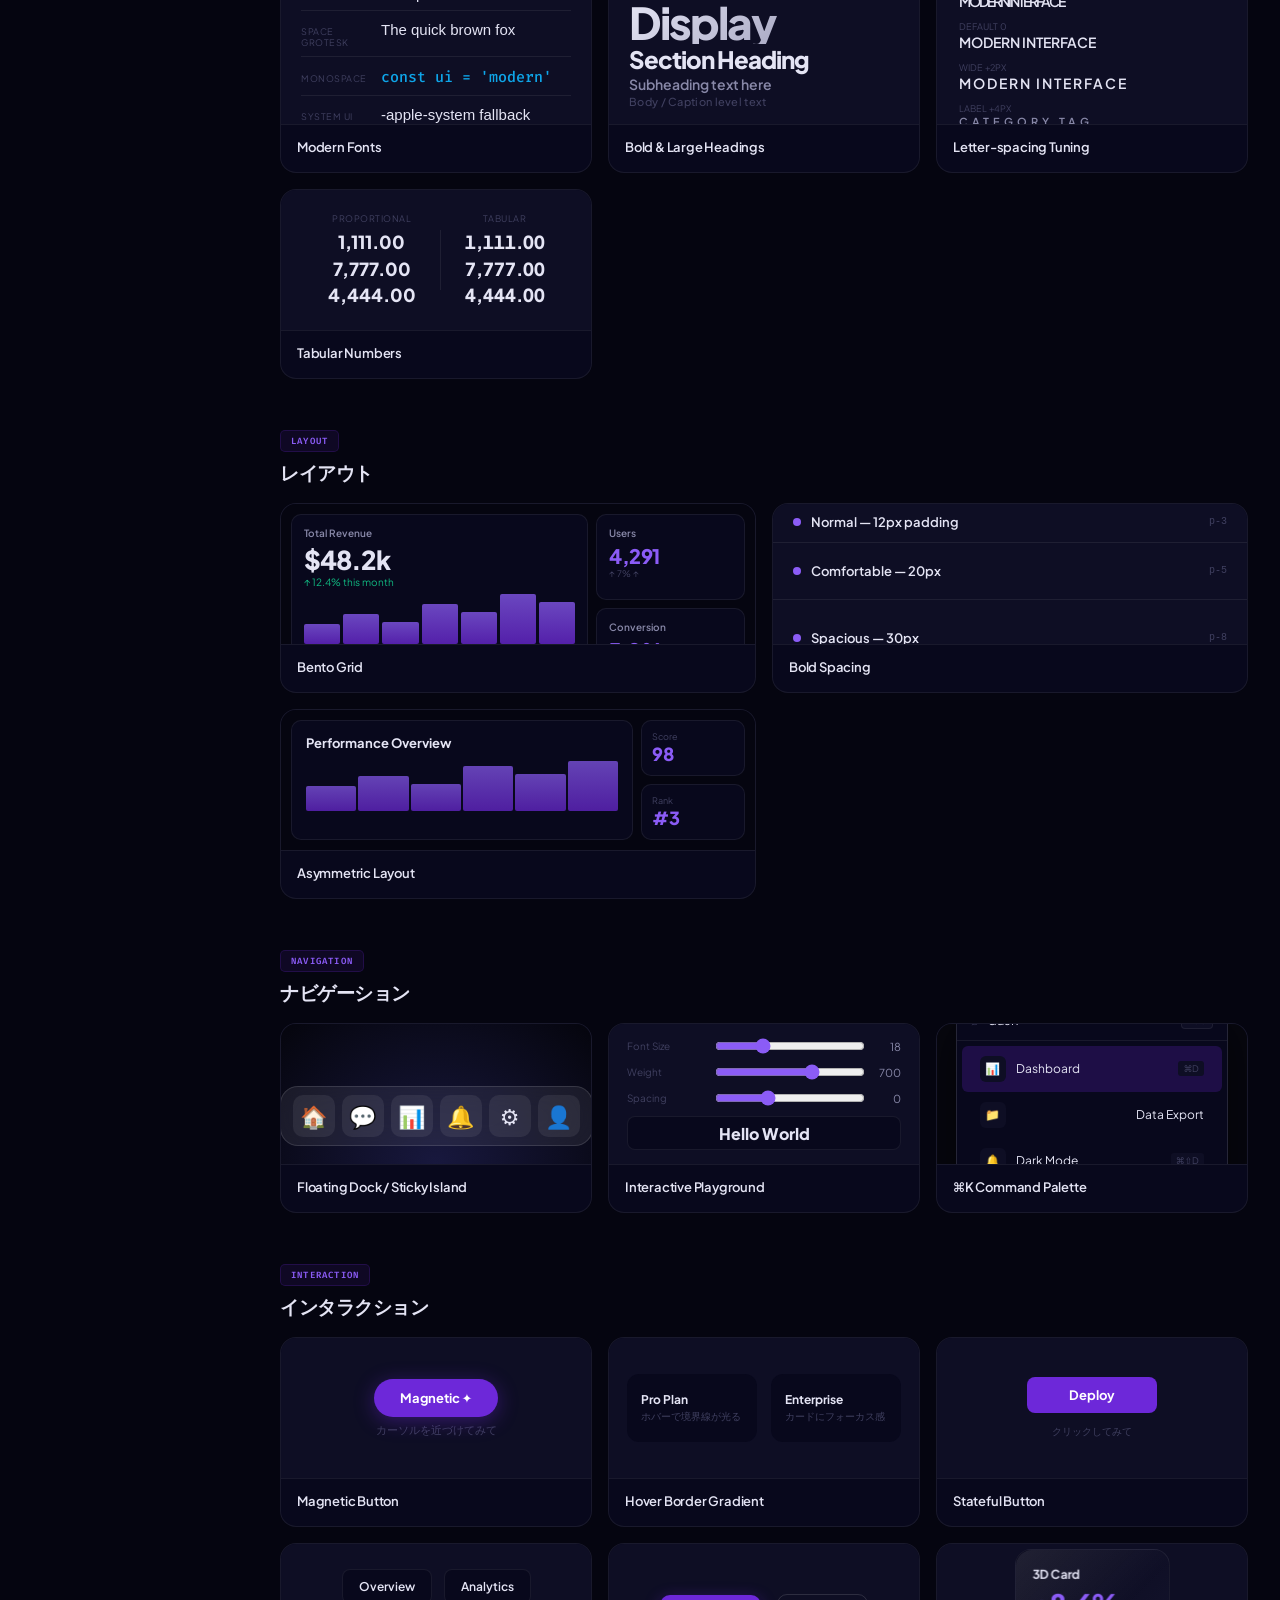
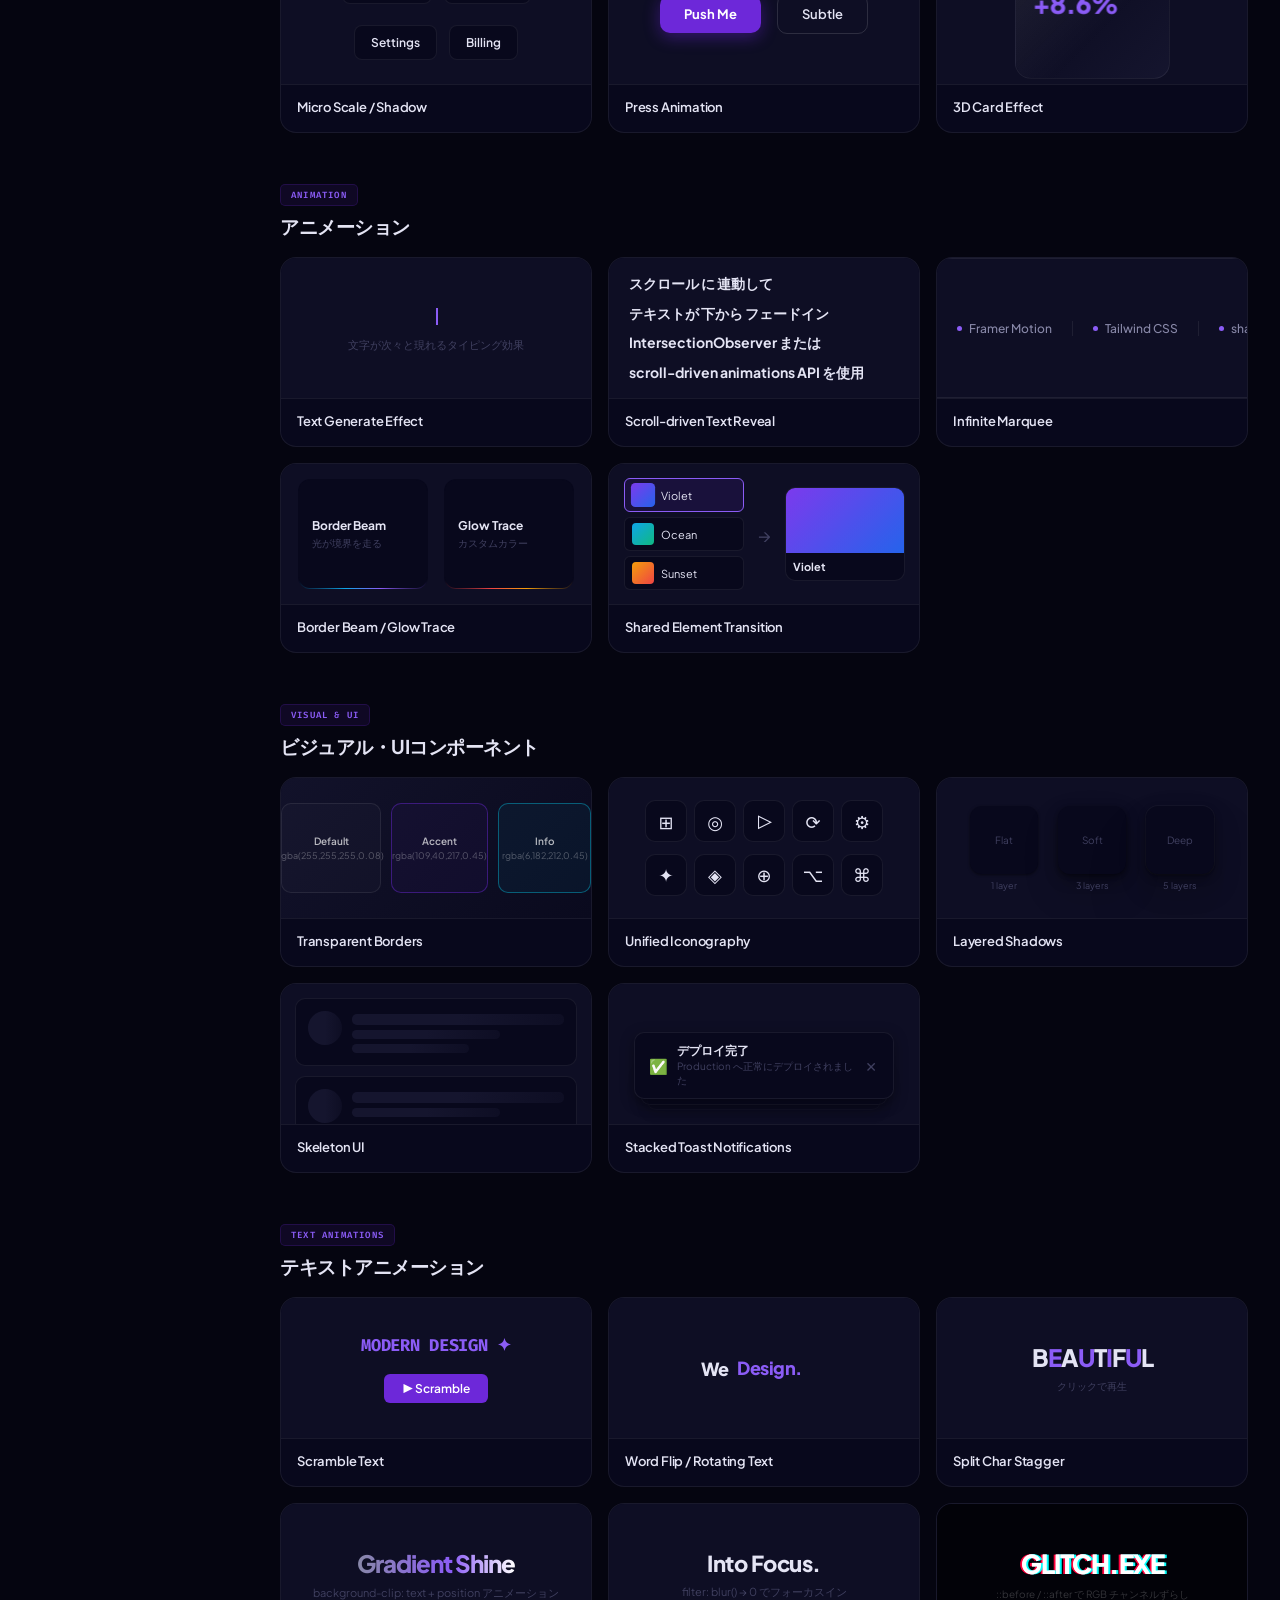
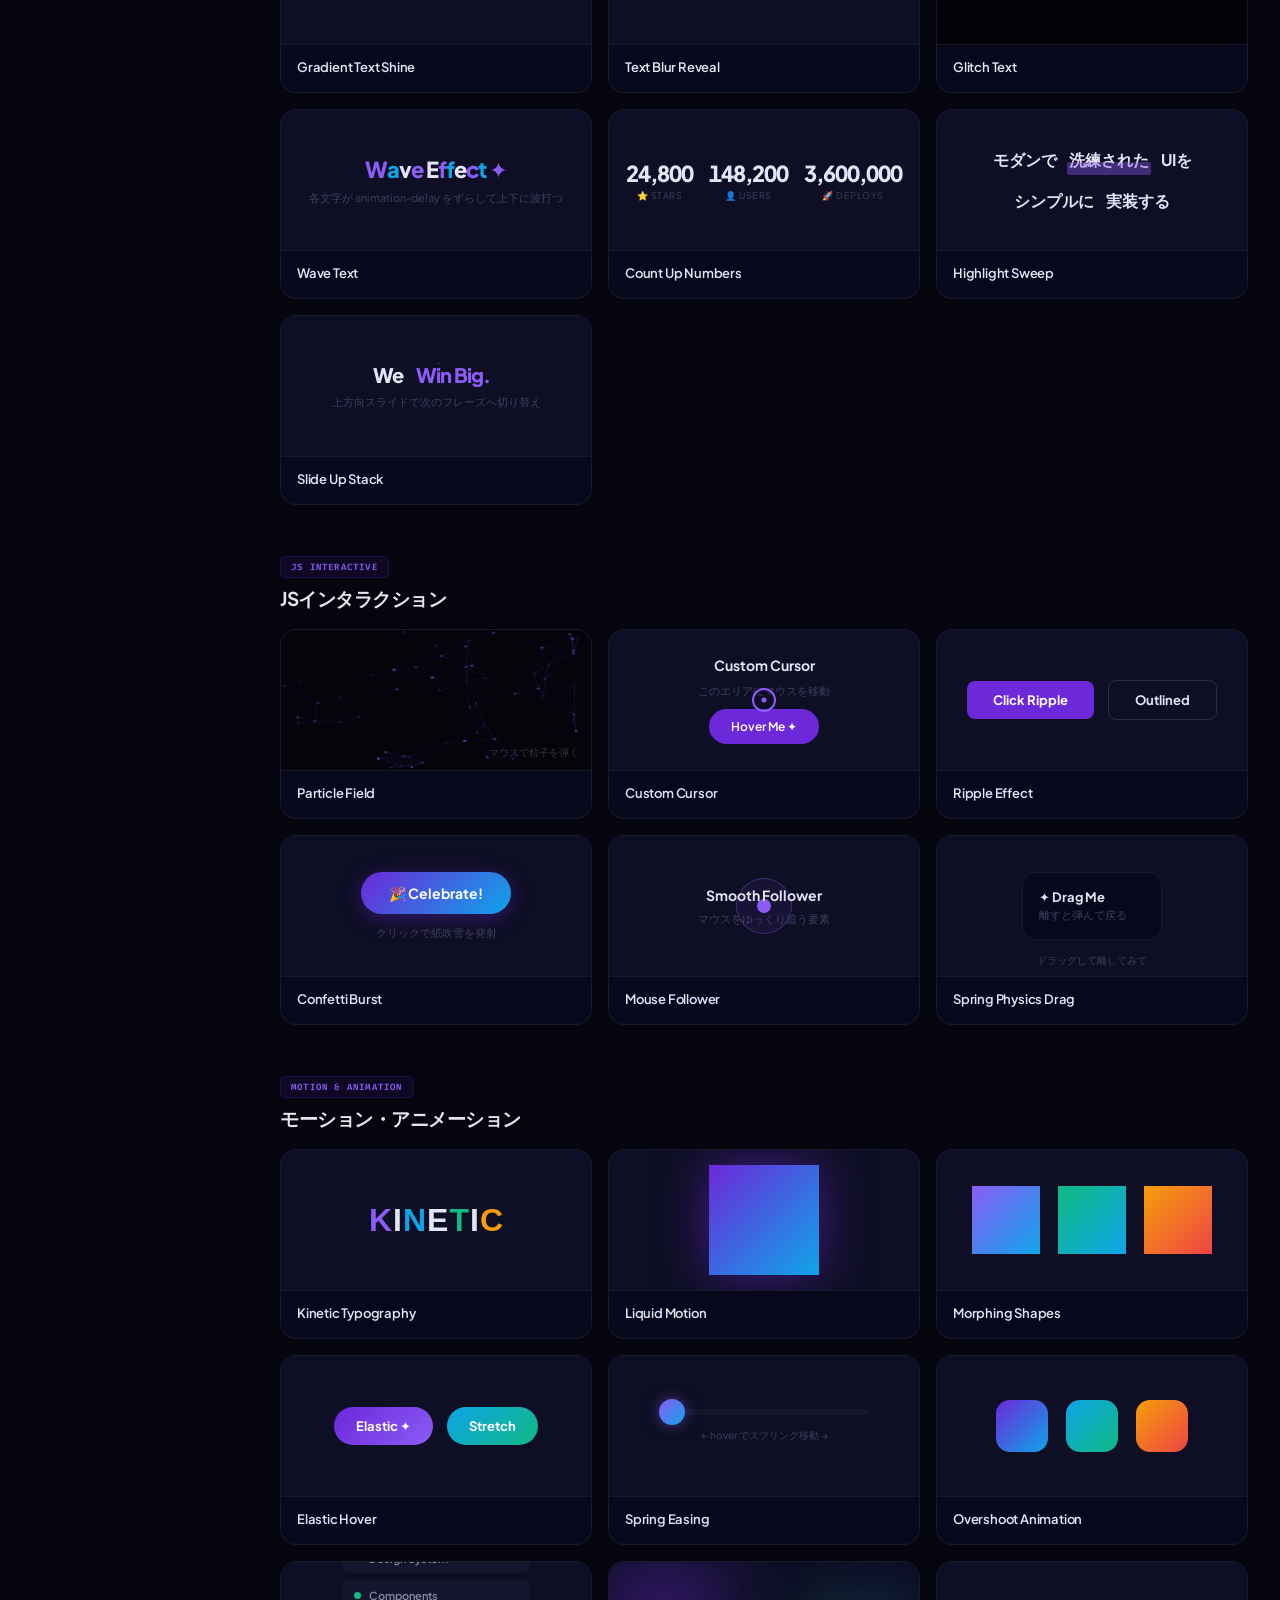
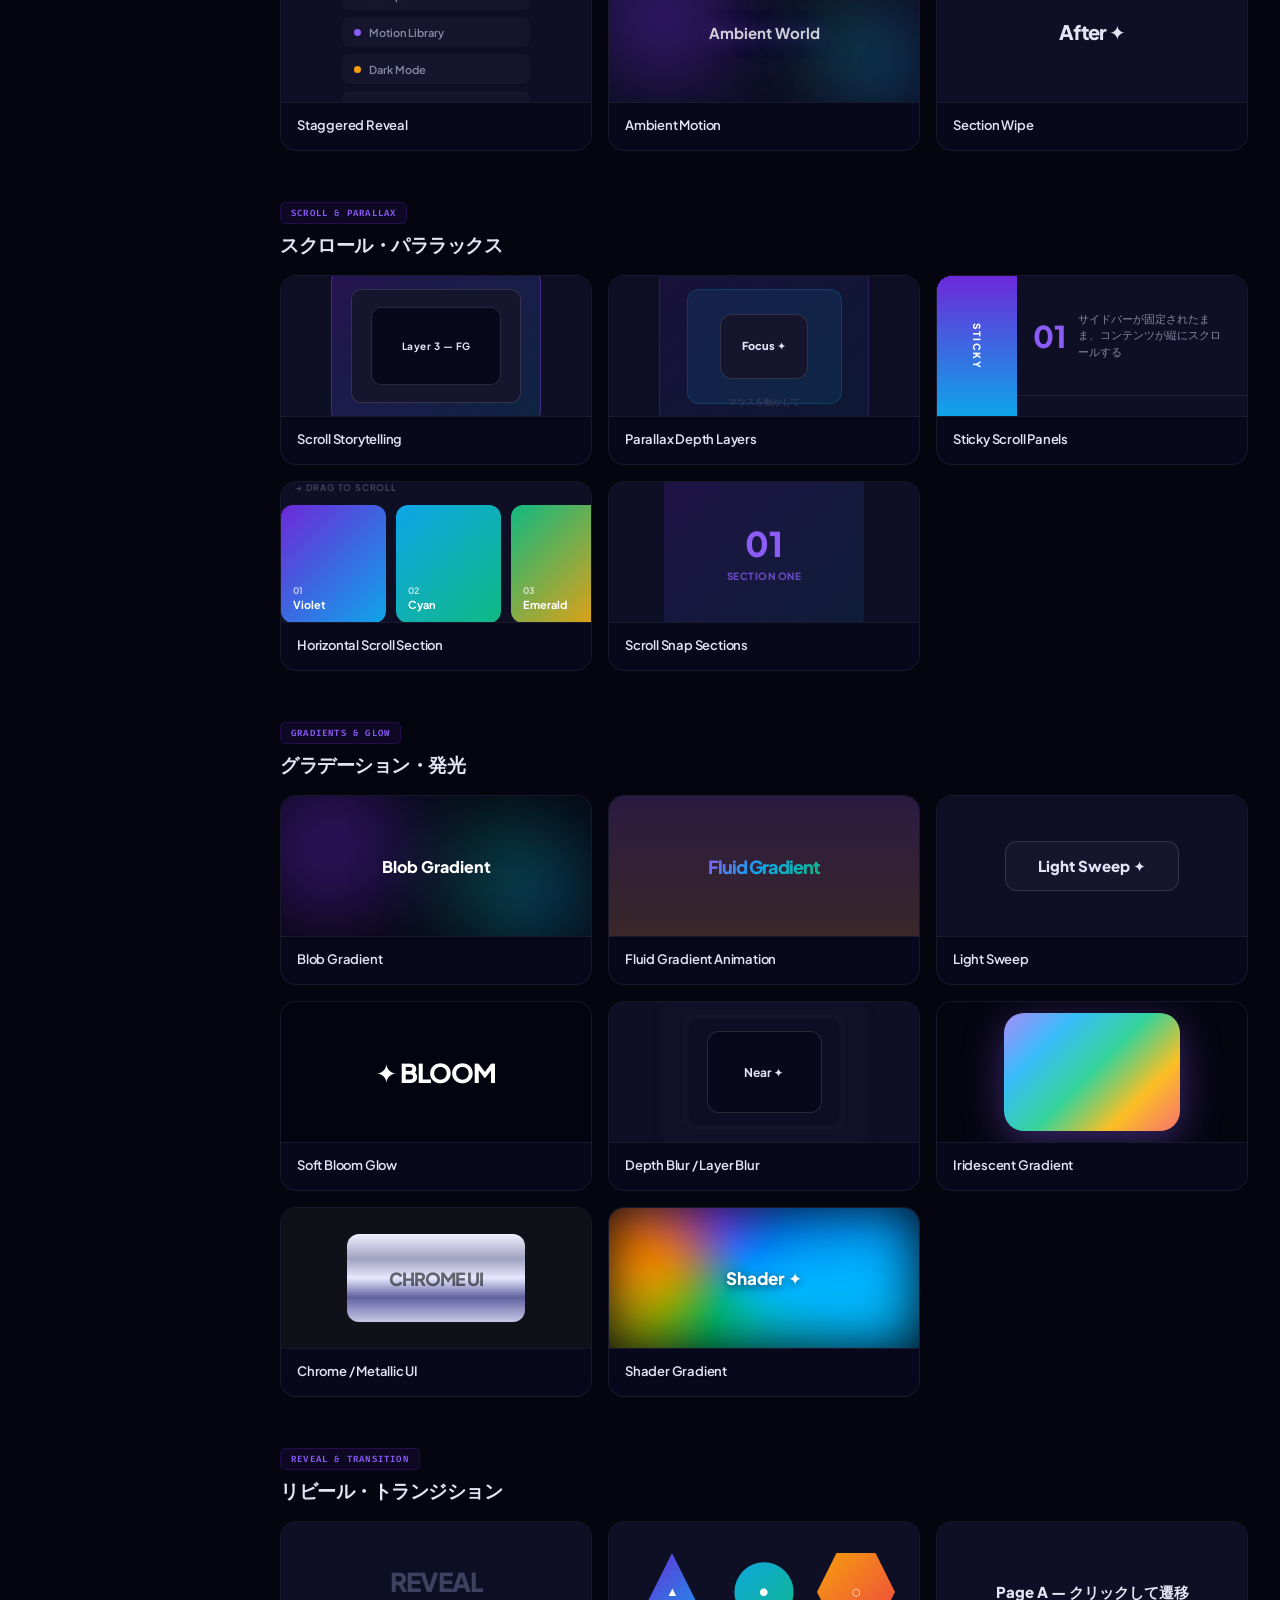
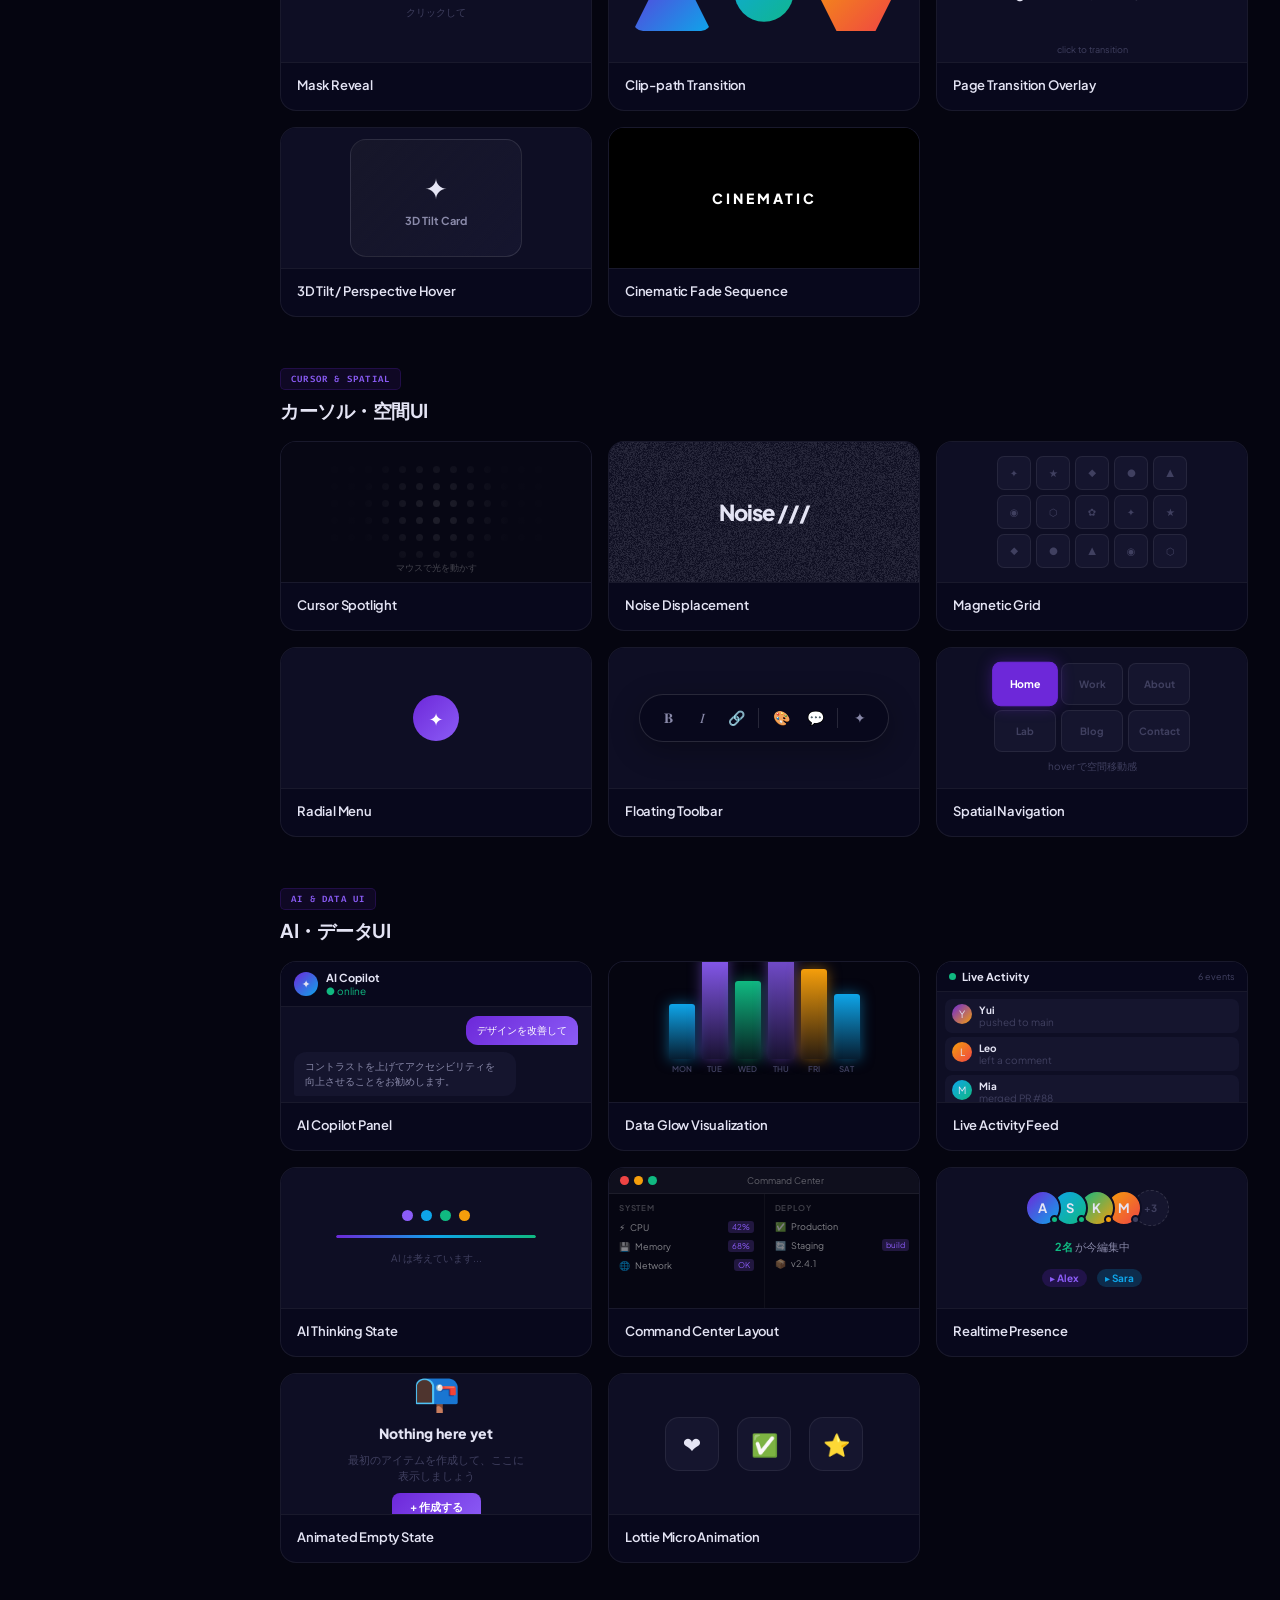
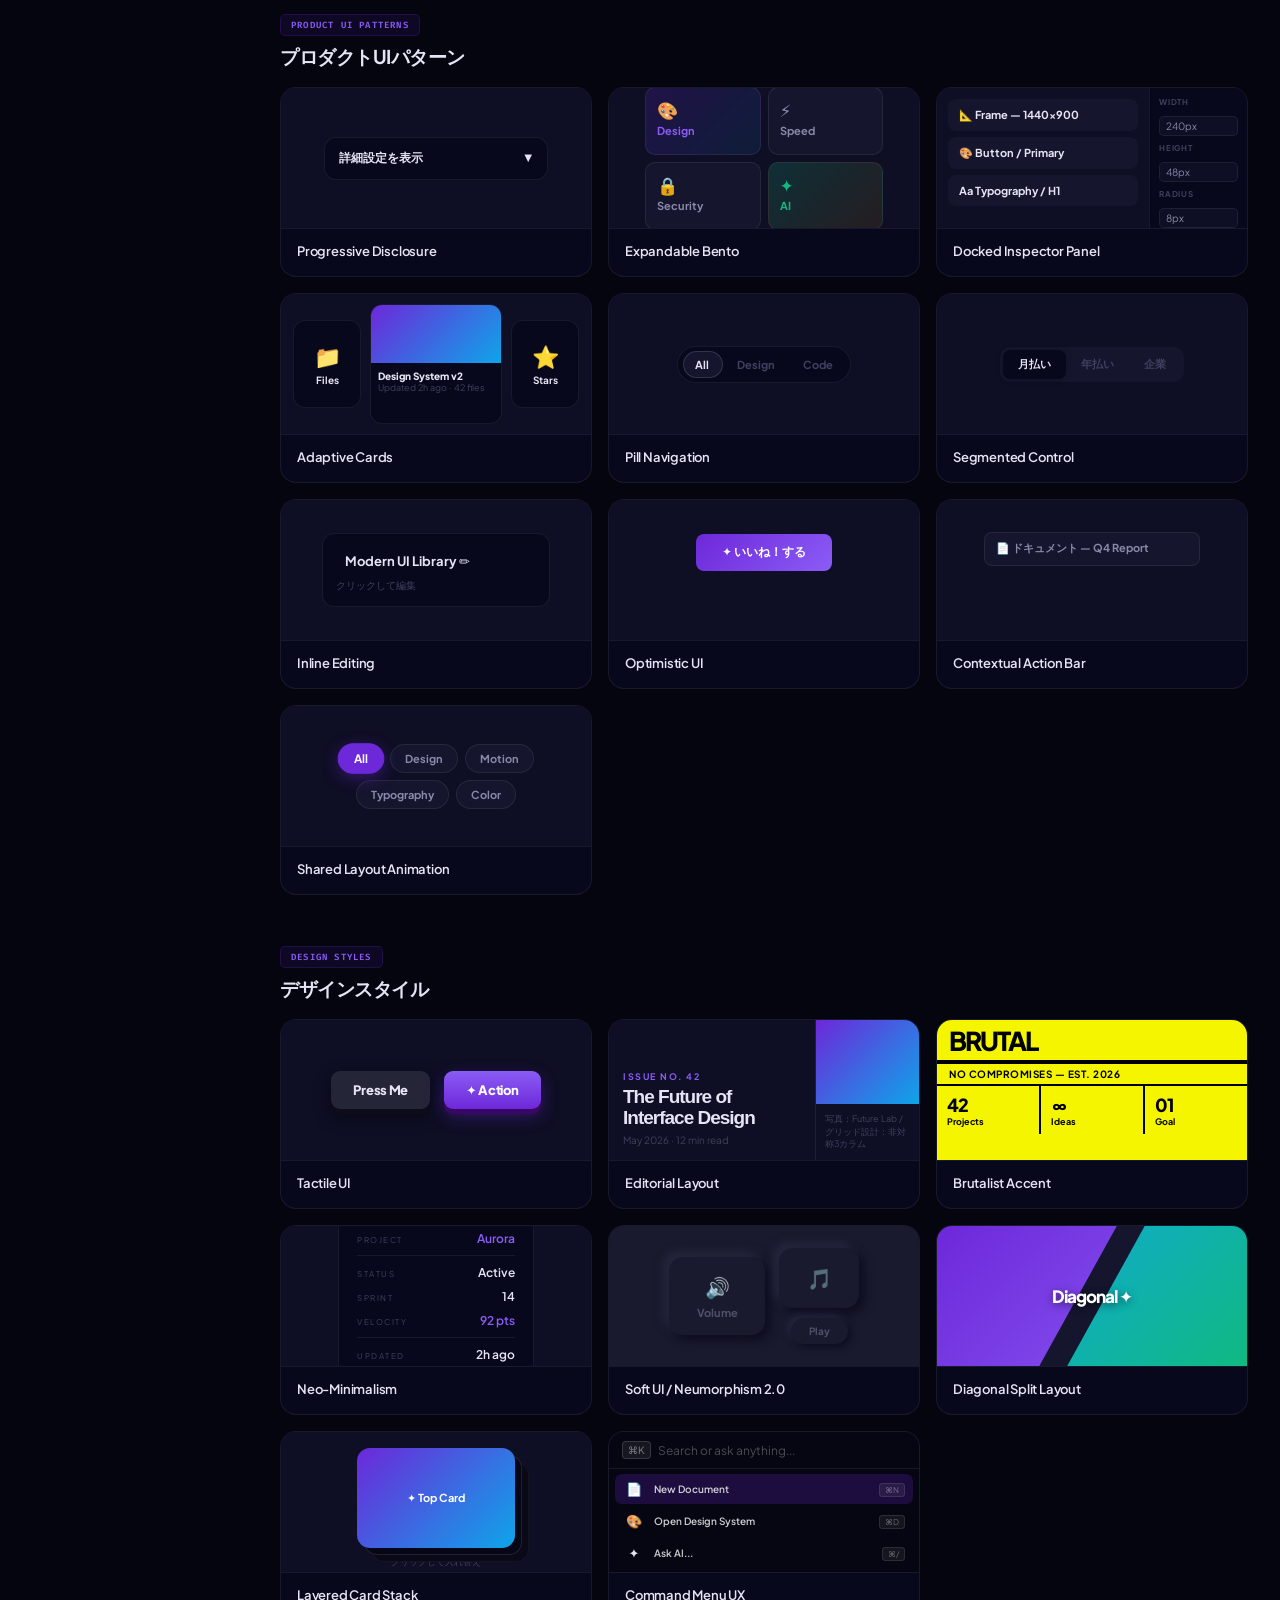
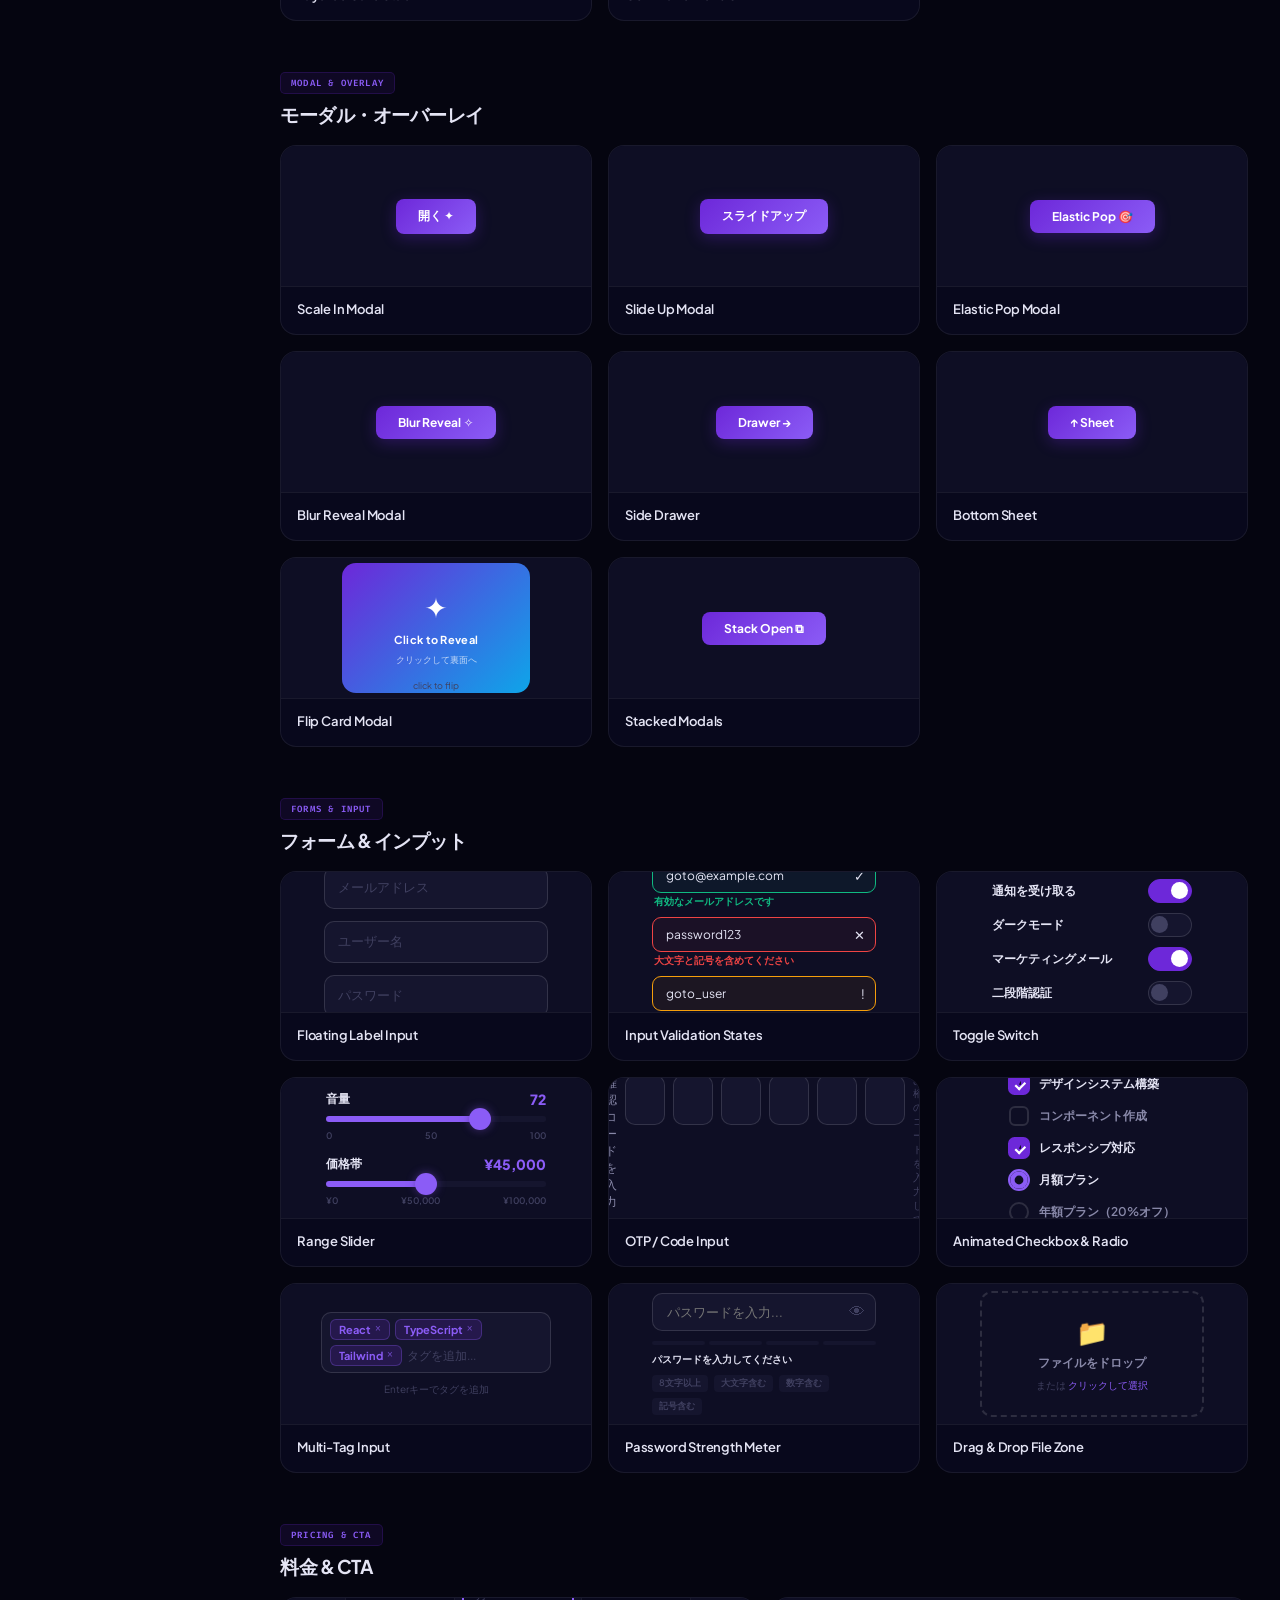
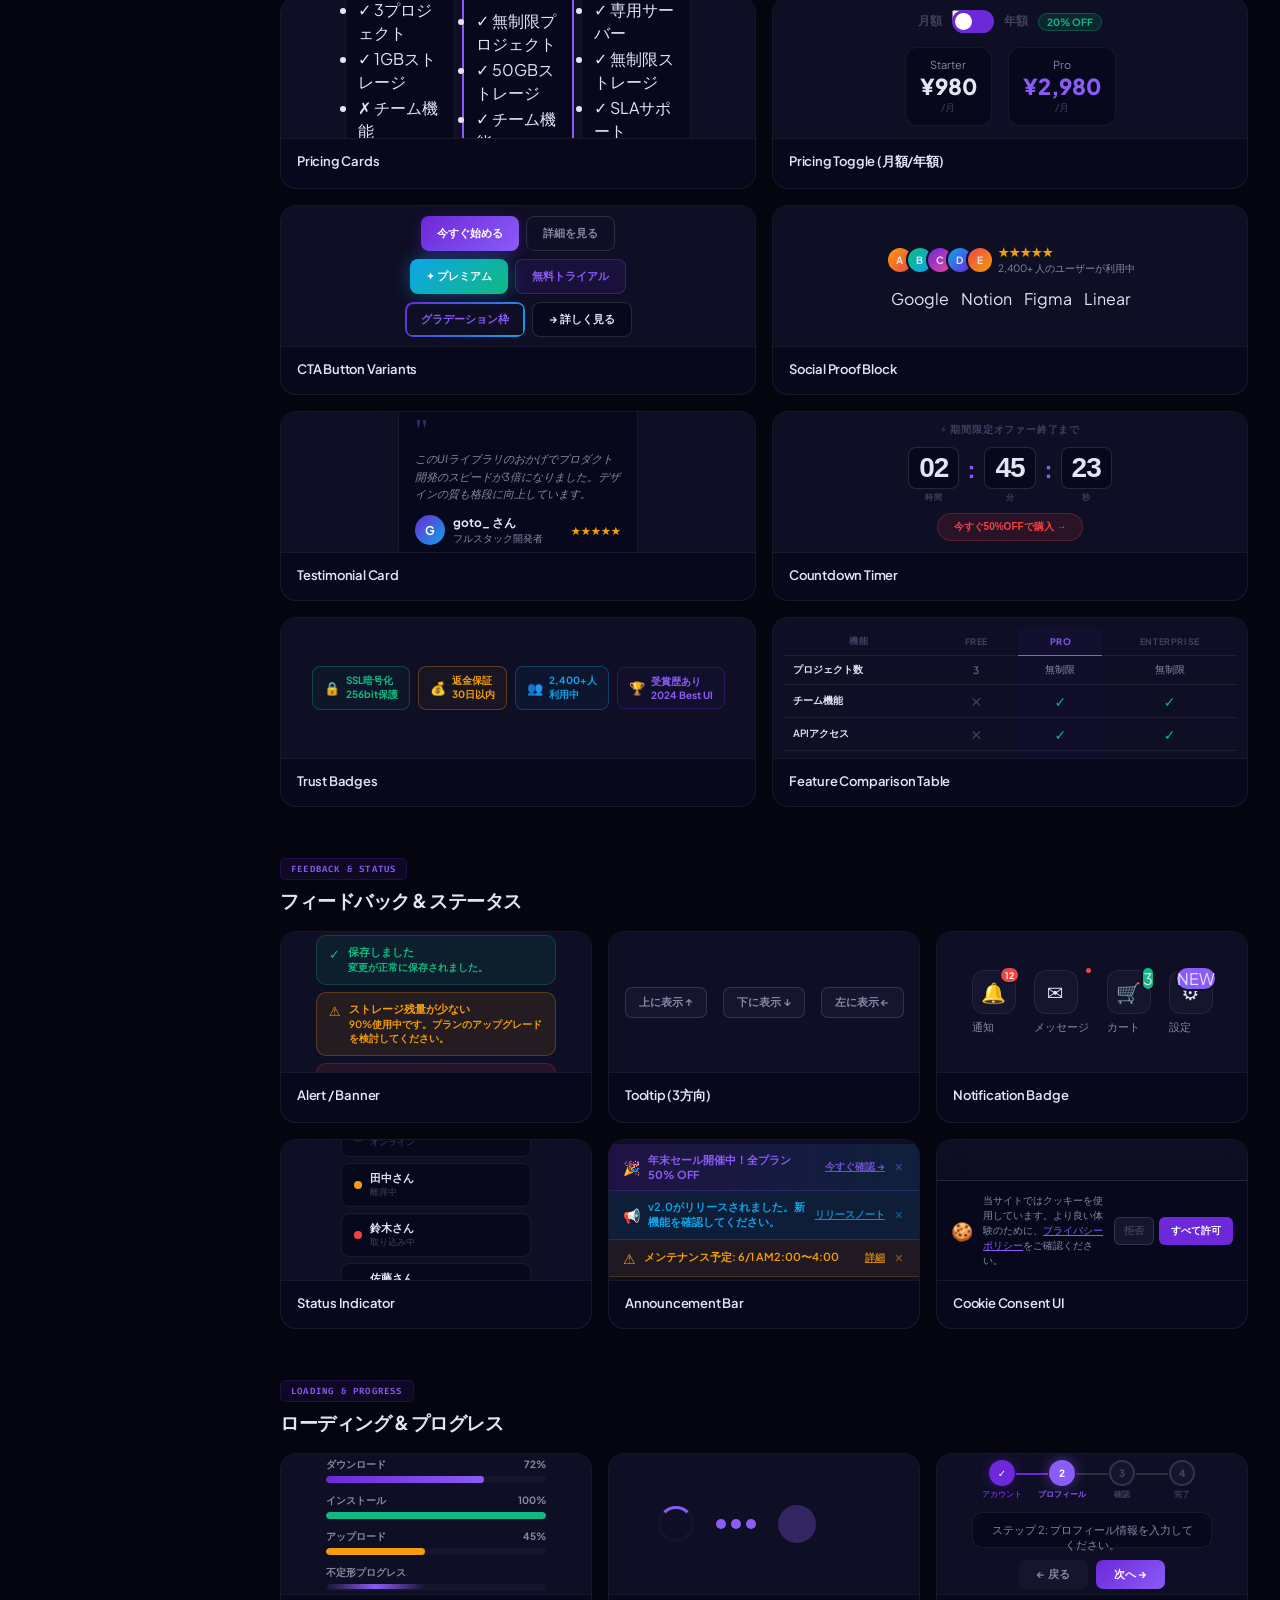
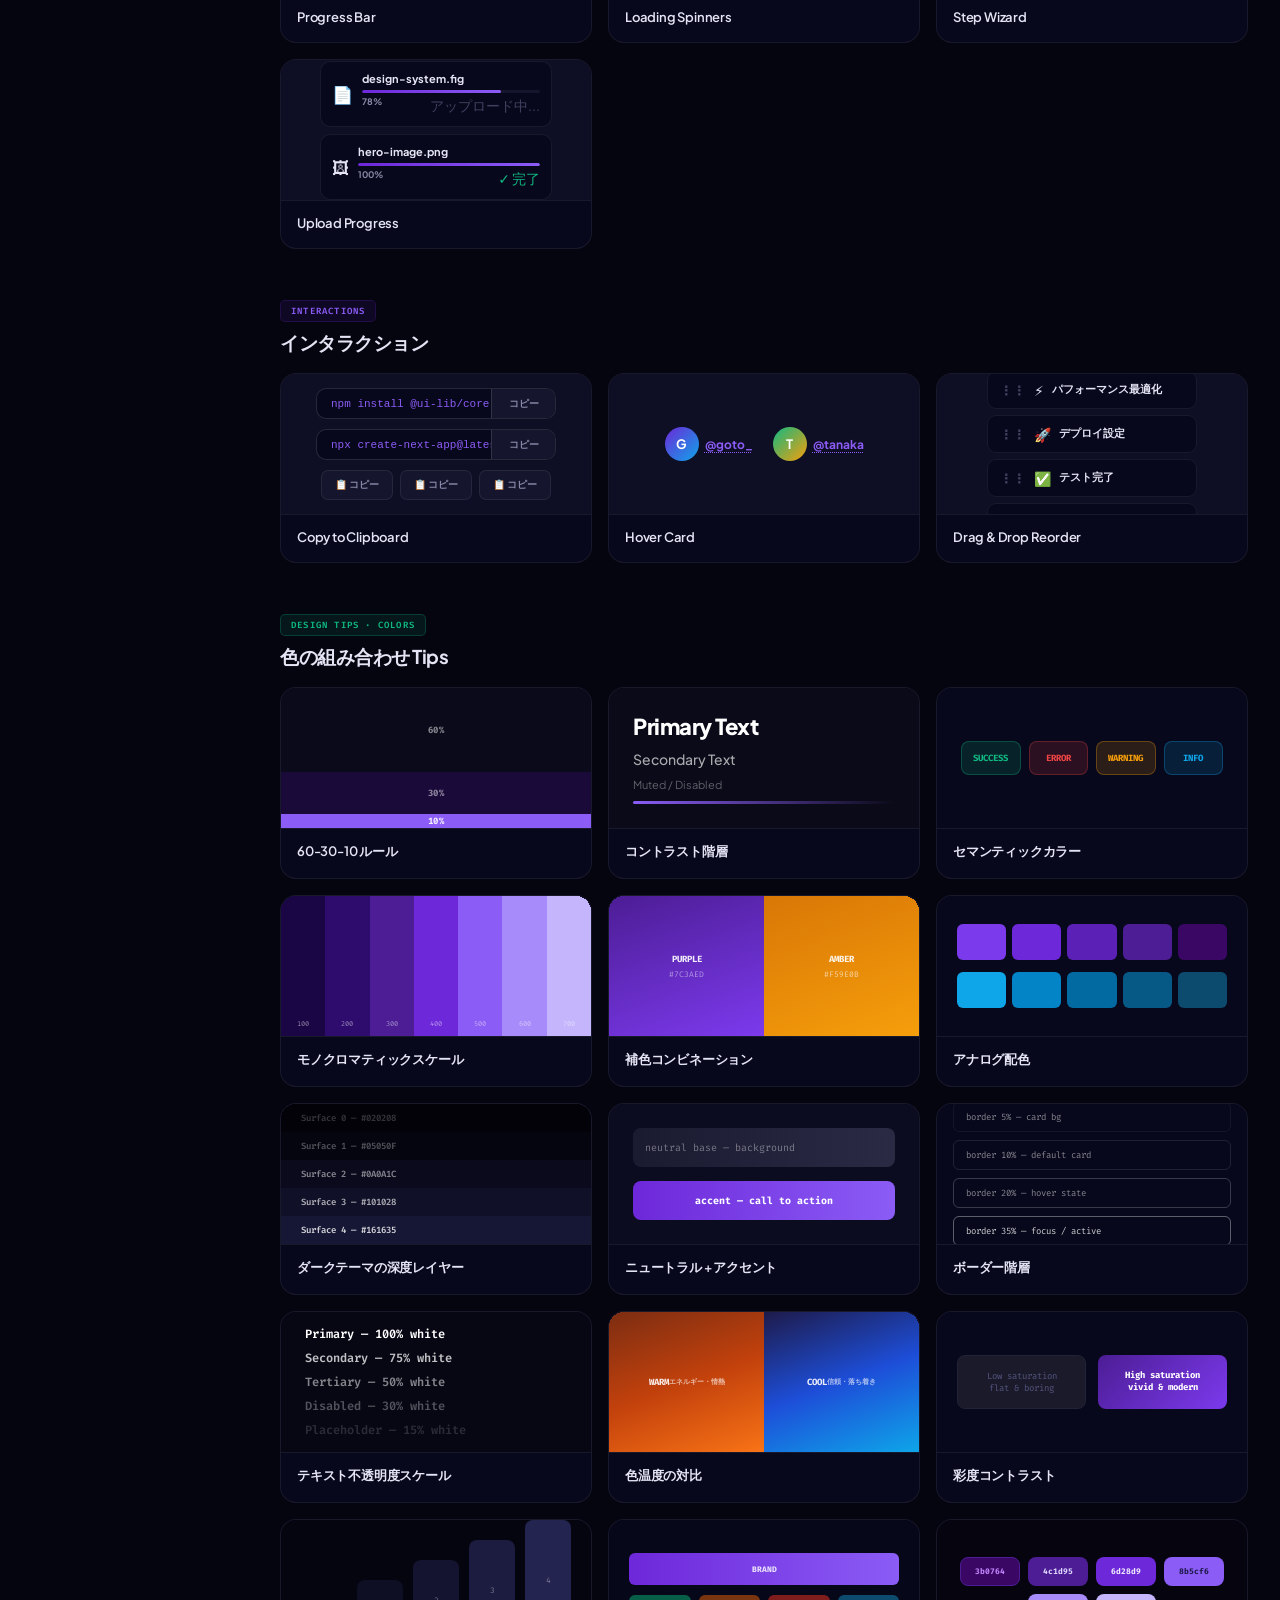
==== commit 5bda3c85: "Add 20 scroll trigger animation components New section: #scroll-triggers — スクロールトリガー アニメーション  Compon" ====
--- a/index.html
+++ b/index.html
@@ -275,6 +275,10 @@
     <a class="sb-link" href="#texture-extra"><span class="sb-link-dot"></span>Texture Advanced</a>
     <a class="sb-link" href="#color-extra"><span class="sb-link-dot"></span>Color Advanced</a>
   </div>
+  <div class="sb-cat">
+    <div class="sb-cat-title">Scroll Triggers</div>
+    <a class="sb-link" href="#scroll-triggers"><span class="sb-link-dot"></span>スクロールトリガー</a>
+  </div>
   <div class="sb-search-wrap">
     <input id="sidebarSearch" class="sb-search" placeholder="カテゴリを絞り込む...">
   </div>
@@ -341,6 +345,7 @@
     <a class="chip" href="#layout-extra">Layout+</a>
     <a class="chip" href="#texture-extra">Texture+</a>
     <a class="chip" href="#color-extra">Color+</a>
+    <a class="chip" href="#scroll-triggers">Scroll Triggers</a>
   </div>
 
   <!-- SEARCH EMPTY STATE -->
@@ -5773,6 +5778,362 @@
     </div>
   </section>
 
+
+  <!-- ======================== SCROLL TRIGGERS ======================== -->
+  <section class="cat-section" id="scroll-triggers">
+    <div class="cat-hdr">
+      <div class="cat-tag st-tag">Scroll Triggers</div>
+      <div class="cat-title">スクロールトリガー アニメーション</div>
+    </div>
+    <div class="grid">
+
+      <div class="ecard" data-name="scroll progress bar reading position indicator top fixed">
+        <div class="demo d-st1">
+          <div class="st1-label">SCROLL PROGRESS</div>
+          <div class="st1-bar-track"><div class="st1-bar-fill"></div></div>
+          <div class="st1-numbers">
+            <div class="st1-num-item"><div class="st1-n">64%</div><div class="st1-u">read</div></div>
+            <div class="st1-num-item"><div class="st1-n">3m</div><div class="st1-u">left</div></div>
+            <div class="st1-num-item"><div class="st1-n">1,240</div><div class="st1-u">words</div></div>
+          </div>
+        </div>
+        <div class="cinfo">
+          <div class="cname">スクロール進捗バー</div>
+          <div class="cdesc">ページ上部に固定したプログレスバーでスクロール位置を表示。読み進め率や残り時間の表示にも応用できる。</div>
+        </div>
+      </div>
+
+      <div class="ecard" data-name="fade up reveal entrance animation scroll trigger viewport">
+        <div class="demo d-st2">
+          <div class="st2-row">
+            <div class="st2-item"><span class="st2-dot st2-d1"></span>Component revealed ✓</div>
+            <div class="st2-item"><span class="st2-dot st2-d2"></span>Fading up into view</div>
+            <div class="st2-item"><span class="st2-dot st2-d3"></span>IntersectionObserver</div>
+          </div>
+        </div>
+        <div class="cinfo">
+          <div class="cname">フェードアップ リビール</div>
+          <div class="cdesc">viewport に入ったタイミングで下からふわりと現れる。最もよく使われるスクロールトリガーの基本形。IntersectionObserver で実装。</div>
+        </div>
+      </div>
+
+      <div class="ecard" data-name="parallax depth layers foreground background speed scroll depth">
+        <div class="demo d-st3">
+          <div class="st3-scroll-ico">↕ scroll</div>
+          <div class="st3-layer st3-l1">— — — DEPTH — — —</div>
+          <div class="st3-layer st3-l2">— PARALLAX —</div>
+          <div class="st3-layer st3-l3">LAYERS</div>
+          <div class="st3-hint">translateY × speed</div>
+        </div>
+        <div class="cinfo">
+          <div class="cname">パララックス 奥行きレイヤー</div>
+          <div class="cdesc">各レイヤーに異なるスクロール速度を設定。手前の要素は速く、奥の要素は遅く動かすことで自然な奥行きが生まれる。</div>
+        </div>
+      </div>
+
+      <div class="ecard" data-name="count up number animation stats metrics scroll trigger odometer">
+        <div class="demo d-st4">
+          <div class="st4-grid">
+            <div class="st4-cell counting"><div class="st4-num" id="st4n1">24,891</div><div class="st4-label">USERS</div></div>
+            <div class="st4-cell counting"><div class="st4-num" id="st4n2">99.9%</div><div class="st4-label">UPTIME</div></div>
+            <div class="st4-cell counting"><div class="st4-num" id="st4n3">4.2ms</div><div class="st4-label">LATENCY</div></div>
+            <div class="st4-cell counting"><div class="st4-num" id="st4n4">$12M</div><div class="st4-label">RAISED</div></div>
+          </div>
+        </div>
+        <div class="cinfo">
+          <div class="cname">カウントアップ 数値アニメ</div>
+          <div class="cdesc">スクロールで見えた瞬間に数値が0から目標値までカウント。社会的証明・実績数値の表示に絶大な効果。</div>
+        </div>
+      </div>
+
+      <div class="ecard" data-name="SVG line draw stroke dashoffset path animation scroll trigger">
+        <div class="demo d-st5">
+          <svg class="st5-svg" viewBox="0 0 300 60" preserveAspectRatio="none">
+            <defs>
+              <linearGradient id="st5-grad" x1="0%" y1="0%" x2="100%" y2="0%">
+                <stop offset="0%" stop-color="#6d28d9"/>
+                <stop offset="50%" stop-color="#0ea5e9"/>
+                <stop offset="100%" stop-color="#10b981"/>
+              </linearGradient>
+            </defs>
+            <path class="st5-path" d="M 10,30 C 50,10 80,50 120,30 S 180,10 220,30 S 270,50 290,30"/>
+          </svg>
+          <div class="st5-nodes">
+            <div class="st5-node"></div>
+            <div class="st5-node"></div>
+            <div class="st5-node"></div>
+            <div class="st5-node"></div>
+          </div>
+          <div class="st5-label">stroke-dashoffset: 320 → 0</div>
+        </div>
+        <div class="cinfo">
+          <div class="cname">SVGライン描画</div>
+          <div class="cdesc">stroke-dashoffset を 320 → 0 にアニメートしてパスを「描く」演出。フロー図・接続線・ロゴアニメに活用できる。</div>
+        </div>
+      </div>
+
+      <div class="ecard" data-name="horizontal scroll gallery strip carousel overflow auto scroll">
+        <div class="demo d-st6">
+          <div class="st6-track">
+            <div class="st6-card st6-c1">UI Kit</div>
+            <div class="st6-card st6-c2">Motion</div>
+            <div class="st6-card st6-c3">Icons</div>
+            <div class="st6-card st6-c4">Colors</div>
+            <div class="st6-card st6-c5">Type</div>
+            <div class="st6-card st6-c6">Layout</div>
+            <div class="st6-card st6-c1">UI Kit</div>
+            <div class="st6-card st6-c2">Motion</div>
+            <div class="st6-card st6-c3">Icons</div>
+            <div class="st6-card st6-c4">Colors</div>
+          </div>
+          <div class="st6-fade-l"></div>
+          <div class="st6-fade-r"></div>
+        </div>
+        <div class="cinfo">
+          <div class="cname">オートスクロール ストリップ</div>
+          <div class="cdesc">縦スクロール中に横スクロールが自動進行するカルーセル。Trustバッジやロゴウォールに最適。左右フェードで奥行きが出る。</div>
+        </div>
+      </div>
+
+      <div class="ecard" data-name="scale in zoom entrance animation scroll viewport trigger">
+        <div class="demo d-st7">
+          <div class="st7-item">⚡ Feature one activated</div>
+          <div class="st7-item">🔒 Security enabled</div>
+          <div class="st7-item">📊 Analytics running</div>
+          <div class="st7-item">✓ All systems go</div>
+        </div>
+        <div class="cinfo">
+          <div class="cname">スケールイン アニメ</div>
+          <div class="cdesc">要素がスケール .85 → 1 で現れる。フェードアップより少しエネルギッシュな印象。カード・モーダル・パネルの登場演出に。</div>
+        </div>
+      </div>
+
+      <div class="ecard" data-name="stagger list reveal sequential delay animation scroll trigger">
+        <div class="demo d-st8">
+          <div class="st8-item"><span class="st8-icon">⚡</span>Instant deployment</div>
+          <div class="st8-item"><span class="st8-icon">🔒</span>End-to-end encryption</div>
+          <div class="st8-item"><span class="st8-icon">📡</span>Global CDN network</div>
+          <div class="st8-item"><span class="st8-icon">📊</span>Real-time analytics</div>
+          <div class="st8-item"><span class="st8-icon">✦</span>99.9% uptime SLA</div>
+        </div>
+        <div class="cinfo">
+          <div class="cname">スタガーリスト リビール</div>
+          <div class="cdesc">リストアイテムが左からずれ込んで順番に現れる。機能一覧・メリット列挙のセクションで「読ませる」リズムを作る。</div>
+        </div>
+      </div>
+
+      <div class="ecard" data-name="blur to sharp focus reveal scroll trigger gaussian">
+        <div class="demo d-st9">
+          <div class="st9-badge">scroll to focus</div>
+          <div class="st9-title">Clarity</div>
+          <div class="st9-sub">blur(8px) → blur(0px) on enter</div>
+        </div>
+        <div class="cinfo">
+          <div class="cname">ブラー → シャープ リビール</div>
+          <div class="cdesc">ぼかし状態から鮮明になるアニメーション。神秘的・高級感のある演出。filter:blur() をトランジションで解除するだけで実装。</div>
+        </div>
+      </div>
+
+      <div class="ecard" data-name="slide from left right sides horizontal entrance scroll trigger">
+        <div class="demo d-st10">
+          <div class="st10-row">
+            <div class="st10-left">← Left panel</div>
+            <div class="st10-arrow">↔</div>
+            <div class="st10-right">Right panel →</div>
+          </div>
+          <div class="st10-row">
+            <div class="st10-left">← Feature A</div>
+            <div class="st10-arrow">↔</div>
+            <div class="st10-right">Feature B →</div>
+          </div>
+        </div>
+        <div class="cinfo">
+          <div class="cname">左右スライドイン</div>
+          <div class="cdesc">左・右の要素が対称にスライドして中央で出会う演出。比較セクション・対話型UI・2カラムレイアウトに効果的。</div>
+        </div>
+      </div>
+
+      <div class="ecard" data-name="typewriter scroll reveal typing text cursor effect">
+        <div class="demo d-st11">
+          <div class="st11-line st11-l1"><span class="st11-prompt">$ </span>npm install @ui/lib</div>
+          <div class="st11-line st11-l2"><span class="st11-prompt">✓ </span>Ready in 1.2s</div>
+          <div class="st11-line st11-l3">// scroll trigger → typing starts</div>
+        </div>
+        <div class="cinfo">
+          <div class="cname">タイプライター スクロール発火</div>
+          <div class="cdesc">スクロールでターミナルのタイピングが始まる演出。CLI系プロダクトやコード系のヒーローで強い没入感を与える。</div>
+        </div>
+      </div>
+
+      <div class="ecard" data-name="background color shift hue change scroll trigger section mood">
+        <div class="demo d-st12">
+          <div class="st12-swatch-row">
+            <div class="st12-sw st12-sw1"></div>
+            <div class="st12-sw st12-sw2"></div>
+            <div class="st12-sw st12-sw3"></div>
+          </div>
+          <div class="st12-h">Mood Shift</div>
+          <div class="st12-sub">scroll → color transition</div>
+        </div>
+        <div class="cinfo">
+          <div class="cname">スクロール連動 背景色変化</div>
+          <div class="cdesc">セクションをまたぐたびにページのアクセントカラーが変わる。ストーリーテリング型LPで各章に異なる感情を演出できる。</div>
+        </div>
+      </div>
+
+      <div class="ecard" data-name="clip-path wipe reveal left right scroll animation entrance">
+        <div class="demo d-st13">
+          <div class="st13-wipe-wrap">
+            <div class="st13-wipe-fill"></div>
+            <div class="st13-wipe-txt">Wipe Reveal →</div>
+          </div>
+          <div class="st13-row">
+            <div class="st13-block st13-b1"></div>
+            <div class="st13-block st13-b2"></div>
+            <div class="st13-block st13-b3"></div>
+          </div>
+        </div>
+        <div class="cinfo">
+          <div class="cname">クリップパス ワイプリビール</div>
+          <div class="cdesc">clip-path:inset(0 100% 0 0) → inset(0 0 0 0) で左から右へ「ふき取る」ように現れる。見出し・画像・CTAに強いインパクト。</div>
+        </div>
+      </div>
+
+      <div class="ecard" data-name="rotate float animation 3d cards scroll tilt appear">
+        <div class="demo d-st14">
+          <div class="st14-card"><span>🎨</span><span class="st14-lbl">Design</span></div>
+          <div class="st14-card"><span>⚡</span><span class="st14-lbl">Speed</span></div>
+          <div class="st14-card"><span>🔒</span><span class="st14-lbl">Secure</span></div>
+        </div>
+        <div class="cinfo">
+          <div class="cname">ローテート & フロート イン</div>
+          <div class="cdesc">カードが微妙な回転とともに浮き上がる。単純なフェードより有機的・立体的な印象。特徴カードのアピールに有効。</div>
+        </div>
+      </div>
+
+      <div class="ecard" data-name="rotation spin scroll driven rotate transform wheel gyroscope">
+        <div class="demo d-st15">
+          <div class="st15-wheel">
+            <div class="st15-inner">
+              <div class="st15-dot"></div>
+            </div>
+          </div>
+          <div class="st15-scroll-bar"><div class="st15-scroll-fill"></div></div>
+          <div class="st15-label">rotate( scrollY × 0.3deg )</div>
+        </div>
+        <div class="cinfo">
+          <div class="cname">スクロール連動 回転</div>
+          <div class="cdesc">scrollY の値をそのまま回転角に変換。歯車・コンパス・ロゴなど円形要素をスクロールで動かすと「制御している感」が増す。</div>
+        </div>
+      </div>
+
+      <div class="ecard" data-name="sticky section progress fill reading bar panel">
+        <div class="demo d-st16">
+          <div class="st16-sticky">
+            <div class="st16-title">Section Progress</div>
+            <span style="font-family:var(--font-mono);font-size:11px;color:#8b5cf6;animation:st16-pct 3s ease-in-out infinite alternate">42%</span>
+          </div>
+          <div class="st16-prog"><div class="st16-prog-fill"></div></div>
+          <div class="st16-content">
+            <div class="st16-line"></div>
+            <div class="st16-line"></div>
+            <div class="st16-line"></div>
+          </div>
+        </div>
+        <div class="cinfo">
+          <div class="cname">セクション内プログレス</div>
+          <div class="cdesc">固定ヘッダーにそのセクション内のスクロール進行度を表示。長い記事・ドキュメント・ストーリー型ページで「読み進め感」を可視化。</div>
+        </div>
+      </div>
+
+      <div class="ecard" data-name="timeline vertical scroll reveal events history sequential">
+        <div class="demo d-st17">
+          <div class="st17-line"></div>
+          <div class="st17-events">
+            <div class="st17-event">
+              <div class="st17-dot"></div>
+              <div><div class="st17-txt">v1.0 — Launch</div><div class="st17-time">2023 Q1</div></div>
+            </div>
+            <div class="st17-event">
+              <div class="st17-dot"></div>
+              <div><div class="st17-txt">v2.0 — Scale</div><div class="st17-time">2023 Q3</div></div>
+            </div>
+            <div class="st17-event">
+              <div class="st17-dot"></div>
+              <div><div class="st17-txt">Series A</div><div class="st17-time">2024 Q1</div></div>
+            </div>
+            <div class="st17-event">
+              <div class="st17-dot"></div>
+              <div><div class="st17-txt">v3.0 — AI</div><div class="st17-time">2024 Q4</div></div>
+            </div>
+          </div>
+        </div>
+        <div class="cinfo">
+          <div class="cname">スクロールタイムライン</div>
+          <div class="cdesc">縦ラインに沿ってイベントが順番に現れる。企業の歴史・製品ロードマップ・ユーザーストーリーに。左ラインを伸ばしながらドットを点灯。</div>
+        </div>
+      </div>
+
+      <div class="ecard" data-name="ripple reveal concentric circles entrance scroll animation">
+        <div class="demo d-st18">
+          <div class="st18-ripple"></div>
+          <div class="st18-ripple st18-r2"></div>
+          <div class="st18-ripple st18-r3"></div>
+          <div class="st18-center">
+            <div class="st18-icon">✦</div>
+            <div class="st18-lbl">Ripple on enter</div>
+          </div>
+        </div>
+        <div class="cinfo">
+          <div class="cname">リップル リビール</div>
+          <div class="cdesc">要素が見えた瞬間に波紋が広がる。クリックではなくスクロールで発動させることで「発見した」ような感覚を演出。CTAアイコンに使用すると効果的。</div>
+        </div>
+      </div>
+
+      <div class="ecard" data-name="parallax image background translate Y scroll depth hero">
+        <div class="demo d-st19">
+          <div class="st19-bg"></div>
+          <div class="st19-fg">
+            <div class="st19-badge">↕ backgroundPositionY</div>
+            <div class="st19-h">Parallax BG</div>
+            <div class="st19-s">背景が前景より遅く動く</div>
+          </div>
+        </div>
+        <div class="cinfo">
+          <div class="cname">パララックス 背景</div>
+          <div class="cdesc">背景画像をスクロール速度の 0.5 倍で移動。background-attachment:fixed より柔軟。section ごとに独立した視差効果を作れる。</div>
+        </div>
+      </div>
+
+      <div class="ecard" data-name="number ticker flip counter slot machine scroll trigger odometer">
+        <div class="demo d-st20">
+          <div class="st20-label">LIVE USERS</div>
+          <div class="st20-ticker-row">
+            <div class="st20-digit"><div class="st20-digit-inner st20-d1">
+              <div class="st20-digit-num">2</div><div class="st20-digit-num">3</div><div class="st20-digit-num">4</div><div class="st20-digit-num">5</div><div class="st20-digit-num">6</div><div class="st20-digit-num">7</div><div class="st20-digit-num">8</div><div class="st20-digit-num">9</div><div class="st20-digit-num">0</div><div class="st20-digit-num">1</div>
+            </div></div>
+            <div class="st20-digit"><div class="st20-digit-inner st20-d2">
+              <div class="st20-digit-num">4</div><div class="st20-digit-num">5</div><div class="st20-digit-num">6</div><div class="st20-digit-num">7</div><div class="st20-digit-num">8</div><div class="st20-digit-num">9</div><div class="st20-digit-num">0</div><div class="st20-digit-num">1</div><div class="st20-digit-num">2</div><div class="st20-digit-num">3</div>
+            </div></div>
+            <div class="st20-sep">,</div>
+            <div class="st20-digit"><div class="st20-digit-inner st20-d3">
+              <div class="st20-digit-num">8</div><div class="st20-digit-num">9</div><div class="st20-digit-num">0</div><div class="st20-digit-num">1</div><div class="st20-digit-num">2</div><div class="st20-digit-num">3</div><div class="st20-digit-num">4</div><div class="st20-digit-num">5</div><div class="st20-digit-num">6</div><div class="st20-digit-num">7</div>
+            </div></div>
+            <div class="st20-digit"><div class="st20-digit-inner st20-d4">
+              <div class="st20-digit-num">9</div><div class="st20-digit-num">0</div><div class="st20-digit-num">1</div><div class="st20-digit-num">2</div><div class="st20-digit-num">3</div><div class="st20-digit-num">4</div><div class="st20-digit-num">5</div><div class="st20-digit-num">6</div><div class="st20-digit-num">7</div><div class="st20-digit-num">8</div>
+            </div></div>
+          </div>
+          <div class="st20-sub">↑ rolling on scroll trigger</div>
+        </div>
+        <div class="cinfo">
+          <div class="cname">ナンバーティッカー</div>
+          <div class="cdesc">スロットマシンのように数字が回転しながら目標値に到達。カウントアップより視覚的インパクトが強く、ライブ指標・リアルタイム数値に最適。</div>
+        </div>
+      </div>
+
+    </div>
+  </section>
+
 </main>
 
 <!-- ======================== DRAWER ======================== -->
--- a/styles.css
+++ b/styles.css
@@ -2790,3 +2790,244 @@
   animation:staggerIn .35s ease forwards;
   animation-delay:var(--stagger-delay,0ms);
 }
+
+/* =====================================================================
+   SCROLL TRIGGERS 窶・d-st1 窶ｦ d-st20
+   ===================================================================== */
+.cat-tag.st-tag{background:rgba(16,185,129,.1);color:#10b981;border-color:rgba(16,185,129,.25)}
+
+/* 笏笏 ST shared: scroll-trigger utility 笏笏笏笏笏笏笏笏笏笏笏笏笏笏笏笏笏笏笏笏笏笏笏笏笏笏笏笏笏笏笏 */
+.st-trigger{opacity:0;transition:opacity .6s ease,transform .6s ease,filter .6s ease,clip-path .6s ease}
+.st-trigger.st-visible{opacity:1;transform:none!important;filter:none!important;clip-path:none!important}
+.st-fade-up{transform:translateY(30px)}
+.st-fade-scale{transform:translateY(20px) scale(.9)}
+.st-slide-left{transform:translateX(-40px)}
+.st-slide-right{transform:translateX(40px)}
+.st-blur{filter:blur(10px)}
+.st-rotate{transform:rotate(-8deg) translateY(20px)}
+.st-clip{clip-path:inset(0 100% 0 0)}
+
+/* 笏笏 ST1: Scroll Progress Bar 笏笏笏笏笏笏笏笏笏笏笏笏笏笏笏笏笏笏笏笏笏笏笏笏笏笏笏笏笏笏笏笏笏笏笏笏笏笏笏笏笏 */
+.d-st1{background:#07071a;display:flex;flex-direction:column;align-items:center;justify-content:center;gap:14px;padding:20px}
+.st1-bar-track{width:100%;height:6px;background:rgba(255,255,255,.08);border-radius:3px;overflow:hidden}
+.st1-bar-fill{height:100%;background:linear-gradient(90deg,#6d28d9,#0ea5e9);border-radius:3px;width:0%;transition:width .1s linear;animation:st1-demo 2s ease-in-out infinite alternate}
+@keyframes st1-demo{0%{width:15%}100%{width:88%}}
+.st1-label{font-family:var(--font-mono);font-size:10px;color:rgba(255,255,255,.3);letter-spacing:.5px}
+.st1-pct{font-family:var(--font-mono);font-size:20px;font-weight:700;color:#8b5cf6;animation:st1-pct 2s ease-in-out infinite alternate}
+@keyframes st1-pct{0%{content:'15%'} 100%{content:'88%'}}
+.st1-numbers{display:flex;gap:20px}
+.st1-num-item{text-align:center}
+.st1-n{font-family:var(--font-mono);font-size:16px;font-weight:700;color:#e4e4f4}
+.st1-u{font-size:9px;color:rgba(255,255,255,.3);font-family:var(--font-mono)}
+
+/* 笏笏 ST2: Fade Up Reveal 笏笏笏笏笏笏笏笏笏笏笏笏笏笏笏笏笏笏笏笏笏笏笏笏笏笏笏笏笏笏笏笏笏笏笏笏笏笏笏笏笏笏笏笏笏笏 */
+.d-st2{background:#06061a;display:flex;flex-direction:column;gap:8px;padding:20px;justify-content:center;overflow:hidden}
+.st2-row{display:flex;flex-direction:column;gap:5px}
+.st2-item{padding:8px 12px;border-radius:7px;background:rgba(255,255,255,.04);border:1px solid rgba(255,255,255,.06);display:flex;align-items:center;gap:8px;font-size:11px;color:rgba(255,255,255,.7);animation:st2-anim 2.4s ease infinite}
+.st2-item:nth-child(2){animation-delay:.15s}
+.st2-item:nth-child(3){animation-delay:.3s}
+@keyframes st2-anim{0%,60%{opacity:1;transform:translateY(0)} 70%{opacity:0;transform:translateY(-12px)} 71%{opacity:0;transform:translateY(20px)} 100%{opacity:1;transform:translateY(0)}}
+.st2-dot{width:8px;height:8px;border-radius:50%;flex-shrink:0}
+.st2-d1{background:#8b5cf6} .st2-d2{background:#0ea5e9} .st2-d3{background:#10b981}
+
+/* 笏笏 ST3: Parallax Depth Layers 笏笏笏笏笏笏笏笏笏笏笏笏笏笏笏笏笏笏笏笏笏笏笏笏笏笏笏笏笏笏笏笏笏笏笏笏笏笏笏 */
+.d-st3{background:#04040f;position:relative;overflow:hidden}
+.st3-layer{position:absolute;left:0;right:0;display:flex;align-items:center;justify-content:center;font-family:var(--font-display);font-weight:800;letter-spacing:-.5px;animation:st3-float linear infinite}
+.st3-l1{bottom:20px;font-size:9px;color:rgba(109,40,217,.25);animation-duration:6s;animation-name:st3-f1}
+.st3-l2{bottom:40px;font-size:13px;color:rgba(139,92,246,.45);animation-duration:4s;animation-name:st3-f2}
+.st3-l3{bottom:65px;font-size:20px;color:rgba(167,139,250,.8);animation-duration:2.5s;animation-name:st3-f3}
+@keyframes st3-f1{0%{transform:translateY(0)} 50%{transform:translateY(-6px)} 100%{transform:translateY(0)}}
+@keyframes st3-f2{0%{transform:translateY(0)} 50%{transform:translateY(-10px)} 100%{transform:translateY(0)}}
+@keyframes st3-f3{0%{transform:translateY(0)} 50%{transform:translateY(-16px)} 100%{transform:translateY(0)}}
+.st3-hint{position:absolute;bottom:6px;right:8px;font-family:var(--font-mono);font-size:7px;color:rgba(255,255,255,.15)}
+.st3-scroll-ico{position:absolute;top:12px;left:50%;transform:translateX(-50%);font-size:10px;color:rgba(255,255,255,.15)}
+
+/* 笏笏 ST4: Count Up on Scroll 笏笏笏笏笏笏笏笏笏笏笏笏笏笏笏笏笏笏笏笏笏笏笏笏笏笏笏笏笏笏笏笏笏笏笏笏笏笏笏笏笏笏 */
+.d-st4{background:#050512;display:flex;align-items:center;justify-content:center;gap:0;padding:16px}
+.st4-grid{display:grid;grid-template-columns:1fr 1fr;gap:8px;width:100%}
+.st4-cell{background:rgba(255,255,255,.03);border:1px solid rgba(255,255,255,.06);border-radius:8px;padding:10px 8px;text-align:center}
+.st4-num{font-family:var(--font-mono);font-size:20px;font-weight:700;color:#a78bfa;letter-spacing:-1px;line-height:1}
+.st4-label{font-size:8px;color:rgba(255,255,255,.3);margin-top:4px;font-family:var(--font-mono)}
+.st4-cell.counting .st4-num{animation:st4-count .6s ease-out forwards}
+@keyframes st4-count{0%{opacity:.2;transform:translateY(8px)} 100%{opacity:1;transform:translateY(0)}}
+
+/* 笏笏 ST5: SVG Line Draw 笏笏笏笏笏笏笏笏笏笏笏笏笏笏笏笏笏笏笏笏笏笏笏笏笏笏笏笏笏笏笏笏笏笏笏笏笏笏笏笏笏笏笏笏笏笏笏 */
+.d-st5{background:#040410;display:flex;flex-direction:column;align-items:center;justify-content:center;gap:10px;padding:20px}
+.st5-svg{width:100%;height:60px;overflow:visible}
+.st5-path{fill:none;stroke:url(#st5-grad);stroke-width:2.5;stroke-linecap:round;stroke-dasharray:320;stroke-dashoffset:320;animation:st5-draw 2.5s ease forwards .3s}
+@keyframes st5-draw{to{stroke-dashoffset:0}}
+.st5-nodes{display:flex;justify-content:space-between;width:100%;padding:0 4px}
+.st5-node{width:8px;height:8px;border-radius:50%;border:2px solid #7c3aed;background:#050512;animation:st5-node-in .3s ease forwards}
+.st5-node:nth-child(1){animation-delay:.3s;opacity:0}
+.st5-node:nth-child(2){animation-delay:.9s;opacity:0}
+.st5-node:nth-child(3){animation-delay:1.5s;opacity:0}
+.st5-node:nth-child(4){animation-delay:2.1s;opacity:0}
+@keyframes st5-node-in{to{opacity:1;background:#8b5cf6}}
+.st5-label{font-family:var(--font-mono);font-size:9px;color:rgba(255,255,255,.25)}
+
+/* 笏笏 ST6: Horizontal Scroll Strip 笏笏笏笏笏笏笏笏笏笏笏笏笏笏笏笏笏笏笏笏笏笏笏笏笏笏笏笏笏笏笏笏笏笏笏笏 */
+.d-st6{background:#06060f;overflow:hidden;position:relative}
+.st6-track{display:flex;gap:8px;padding:20px 16px;animation:st6-scroll 8s linear infinite}
+@keyframes st6-scroll{0%{transform:translateX(0)} 100%{transform:translateX(-50%)}}
+.st6-card{min-width:80px;height:90px;border-radius:8px;flex-shrink:0;display:flex;align-items:center;justify-content:center;font-size:11px;font-weight:700;color:rgba(255,255,255,.7);border:1px solid rgba(255,255,255,.07)}
+.st6-c1{background:rgba(109,40,217,.25)} .st6-c2{background:rgba(14,165,233,.2)} .st6-c3{background:rgba(16,185,129,.2)} .st6-c4{background:rgba(245,158,11,.2)} .st6-c5{background:rgba(244,63,94,.2)} .st6-c6{background:rgba(139,92,246,.2)}
+.st6-fade-l{position:absolute;left:0;top:0;bottom:0;width:30px;background:linear-gradient(90deg,#06060f,transparent);pointer-events:none}
+.st6-fade-r{position:absolute;right:0;top:0;bottom:0;width:30px;background:linear-gradient(-90deg,#06060f,transparent);pointer-events:none}
+
+/* 笏笏 ST7: Scale In on Scroll 笏笏笏笏笏笏笏笏笏笏笏笏笏笏笏笏笏笏笏笏笏笏笏笏笏笏笏笏笏笏笏笏笏笏笏笏笏笏笏笏笏笏 */
+.d-st7{background:#050510;display:flex;flex-direction:column;gap:6px;padding:18px;justify-content:center;overflow:hidden}
+.st7-item{padding:9px 12px;border-radius:7px;background:rgba(255,255,255,.04);border:1px solid rgba(255,255,255,.06);font-size:10px;color:rgba(255,255,255,.65);animation:st7-scale 2.8s ease infinite}
+.st7-item:nth-child(2){animation-delay:.2s}
+.st7-item:nth-child(3){animation-delay:.4s}
+.st7-item:nth-child(4){animation-delay:.6s}
+@keyframes st7-scale{0%,50%{opacity:1;transform:scale(1)} 60%{opacity:0;transform:scale(.85)} 61%{opacity:0;transform:scale(1.08)} 80%,100%{opacity:1;transform:scale(1)}}
+
+/* 笏笏 ST8: Staggered List Reveal 笏笏笏笏笏笏笏笏笏笏笏笏笏笏笏笏笏笏笏笏笏笏笏笏笏笏笏笏笏笏笏笏笏笏笏笏笏笏笏 */
+.d-st8{background:#060618;display:flex;flex-direction:column;gap:5px;padding:18px;justify-content:center}
+.st8-item{display:flex;align-items:center;gap:8px;padding:7px 10px;border-radius:6px;background:rgba(255,255,255,.03);border-left:2px solid transparent;font-size:10px;color:rgba(255,255,255,.6);opacity:0;animation:st8-in .5s ease forwards}
+.st8-item:nth-child(1){animation-delay:.1s;border-left-color:#8b5cf6}
+.st8-item:nth-child(2){animation-delay:.25s;border-left-color:#0ea5e9}
+.st8-item:nth-child(3){animation-delay:.4s;border-left-color:#10b981}
+.st8-item:nth-child(4){animation-delay:.55s;border-left-color:#f59e0b}
+.st8-item:nth-child(5){animation-delay:.7s;border-left-color:#f43f5e}
+@keyframes st8-in{from{opacity:0;transform:translateX(-16px)} to{opacity:1;transform:translateX(0)}}
+.st8-icon{font-size:12px;flex-shrink:0}
+
+/* 笏笏 ST9: Blur to Sharp 笏笏笏笏笏笏笏笏笏笏笏笏笏笏笏笏笏笏笏笏笏笏笏笏笏笏笏笏笏笏笏笏笏笏笏笏笏笏笏笏笏笏笏笏笏笏笏 */
+.d-st9{background:#03030c;display:flex;flex-direction:column;align-items:center;justify-content:center;gap:6px;padding:20px;text-align:center}
+.st9-title{font-family:var(--font-display);font-size:22px;font-weight:800;color:white;letter-spacing:-1px;animation:st9-blur 3s ease-in-out infinite alternate}
+.st9-sub{font-size:9px;color:rgba(255,255,255,.3);font-family:var(--font-mono);animation:st9-blur 3s ease-in-out infinite alternate;animation-delay:.4s}
+@keyframes st9-blur{0%{filter:blur(8px);opacity:.3} 100%{filter:blur(0);opacity:1}}
+.st9-badge{padding:3px 8px;background:rgba(139,92,246,.15);border:1px solid rgba(139,92,246,.25);border-radius:4px;font-family:var(--font-mono);font-size:8px;color:#a78bfa}
+
+/* 笏笏 ST10: Slide from Sides 笏笏笏笏笏笏笏笏笏笏笏笏笏笏笏笏笏笏笏笏笏笏笏笏笏笏笏笏笏笏笏笏笏笏笏笏笏笏笏笏笏笏笏 */
+.d-st10{background:#050518;display:flex;flex-direction:column;gap:5px;padding:18px;justify-content:center;overflow:hidden}
+.st10-row{display:flex;gap:6px;align-items:center}
+.st10-left{padding:7px 10px;border-radius:6px;background:rgba(109,40,217,.2);border:1px solid rgba(109,40,217,.25);font-size:9.5px;color:#a78bfa;animation:st10-from-left 2.4s ease-in-out infinite}
+.st10-right{padding:7px 10px;border-radius:6px;background:rgba(14,165,233,.15);border:1px solid rgba(14,165,233,.2);font-size:9.5px;color:#7dd3fc;animation:st10-from-right 2.4s ease-in-out infinite}
+.st10-left:nth-child(3){animation-delay:.2s} .st10-right:nth-child(4){animation-delay:.2s}
+.st10-arrow{font-size:11px;color:rgba(255,255,255,.2);flex-shrink:0}
+@keyframes st10-from-left{0%,50%{opacity:1;transform:translateX(0)} 60%{opacity:0;transform:translateX(-20px)} 61%{opacity:0;transform:translateX(-20px)} 75%,100%{opacity:1;transform:translateX(0)}}
+@keyframes st10-from-right{0%,50%{opacity:1;transform:translateX(0)} 60%{opacity:0;transform:translateX(20px)} 61%{opacity:0;transform:translateX(20px)} 75%,100%{opacity:1;transform:translateX(0)}}
+
+/* 笏笏 ST11: Typewriter on Scroll 笏笏笏笏笏笏笏笏笏笏笏笏笏笏笏笏笏笏笏笏笏笏笏笏笏笏笏笏笏笏笏笏笏笏笏笏笏笏笏 */
+.d-st11{background:#030312;display:flex;flex-direction:column;align-items:flex-start;justify-content:center;gap:8px;padding:20px}
+.st11-line{font-family:var(--font-mono);font-size:12px;color:rgba(255,255,255,.8);white-space:nowrap;overflow:hidden;border-right:2px solid #8b5cf6}
+.st11-l1{animation:st11-type1 1.8s steps(18,end) infinite,st11-blink .6s step-end infinite}
+.st11-l2{animation:st11-type2 1.8s steps(24,end) infinite,st11-blink .6s step-end infinite;animation-delay:.3s;width:0;border-right-color:transparent}
+.st11-l3{font-size:10px;color:rgba(255,255,255,.35);border-right:none;overflow:visible}
+@keyframes st11-type1{0%,100%{width:0} 50%,80%{width:18ch}}
+@keyframes st11-type2{0%,100%{width:0} 50%,80%{width:24ch}}
+@keyframes st11-blink{50%{border-color:transparent}}
+.st11-prompt{color:#10b981}
+
+/* 笏笏 ST12: Background Hue Shift 笏笏笏笏笏笏笏笏笏笏笏笏笏笏笏笏笏笏笏笏笏笏笏笏笏笏笏笏笏笏笏笏笏笏笏笏笏笏笏 */
+.d-st12{display:flex;flex-direction:column;align-items:center;justify-content:center;gap:8px;padding:20px;animation:st12-bg 6s ease infinite;text-align:center}
+@keyframes st12-bg{0%{background:linear-gradient(135deg,#0a041f,#1a0633)} 33%{background:linear-gradient(135deg,#04101f,#082033)} 66%{background:linear-gradient(135deg,#041f0e,#082008)} 100%{background:linear-gradient(135deg,#0a041f,#1a0633)}}
+.st12-h{font-family:var(--font-display);font-size:18px;font-weight:800;color:white;animation:st12-color 6s ease infinite}
+@keyframes st12-color{0%,100%{color:#a78bfa} 33%{color:#7dd3fc} 66%{color:#34d399}}
+.st12-sub{font-size:9px;font-family:var(--font-mono);animation:st12-color 6s ease infinite;animation-delay:.5s}
+.st12-swatch-row{display:flex;gap:5px;margin-top:4px}
+.st12-sw{width:14px;height:14px;border-radius:50%;animation:st12-sw 6s ease infinite}
+.st12-sw1{animation-name:st12-sw1} .st12-sw2{animation-name:st12-sw2} .st12-sw3{animation-name:st12-sw3}
+@keyframes st12-sw1{0%,100%{background:#6d28d9} 33%{background:#0369a1} 66%{background:#065f46}}
+@keyframes st12-sw2{0%,100%{background:#8b5cf6} 33%{background:#0ea5e9} 66%{background:#10b981}}
+@keyframes st12-sw3{0%,100%{background:#a78bfa} 33%{background:#7dd3fc} 66%{background:#34d399}}
+
+/* 笏笏 ST13: Clip-path Wipe Reveal 笏笏笏笏笏笏笏笏笏笏笏笏笏笏笏笏笏笏笏笏笏笏笏笏笏笏笏笏笏笏笏笏笏笏笏笏笏笏 */
+.d-st13{background:#040414;display:flex;flex-direction:column;align-items:center;justify-content:center;gap:10px;padding:20px;overflow:hidden}
+.st13-wipe-wrap{position:relative;width:100%;height:40px;overflow:hidden;border-radius:6px;background:rgba(255,255,255,.04)}
+.st13-wipe-fill{position:absolute;inset:0;background:linear-gradient(90deg,#6d28d9,#0ea5e9);animation:st13-wipe 2s cubic-bezier(.4,0,.2,1) infinite;transform-origin:left}
+@keyframes st13-wipe{0%{clip-path:inset(0 100% 0 0)} 60%,100%{clip-path:inset(0 0% 0 0)}}
+.st13-wipe-txt{position:absolute;inset:0;display:flex;align-items:center;justify-content:center;font-family:var(--font-display);font-size:13px;font-weight:800;color:white;letter-spacing:-.3px;z-index:1}
+.st13-row{display:flex;gap:6px;width:100%}
+.st13-block{flex:1;height:10px;border-radius:3px;animation:st13-wipe 2s cubic-bezier(.4,0,.2,1) infinite}
+.st13-b1{background:rgba(109,40,217,.5);animation-delay:.1s}
+.st13-b2{background:rgba(14,165,233,.5);animation-delay:.25s}
+.st13-b3{background:rgba(16,185,129,.5);animation-delay:.4s}
+
+/* 笏笏 ST14: Rotate + Float In 笏笏笏笏笏笏笏笏笏笏笏笏笏笏笏笏笏笏笏笏笏笏笏笏笏笏笏笏笏笏笏笏笏笏笏笏笏笏笏笏笏笏 */
+.d-st14{background:#05050f;display:flex;align-items:center;justify-content:center;padding:20px;gap:14px}
+.st14-card{width:52px;height:68px;border-radius:10px;display:flex;flex-direction:column;align-items:center;justify-content:center;gap:4px;font-size:18px;background:rgba(255,255,255,.05);border:1px solid rgba(255,255,255,.08);animation:st14-float 2.8s ease infinite}
+.st14-card:nth-child(1){animation-delay:0s;border-color:rgba(109,40,217,.3)}
+.st14-card:nth-child(2){animation-delay:.3s;border-color:rgba(14,165,233,.3)}
+.st14-card:nth-child(3){animation-delay:.6s;border-color:rgba(16,185,129,.3)}
+.st14-lbl{font-size:7.5px;font-family:var(--font-mono);color:rgba(255,255,255,.35)}
+@keyframes st14-float{0%,100%{transform:translateY(0) rotate(0deg)} 25%{transform:translateY(-6px) rotate(-3deg)} 75%{transform:translateY(-4px) rotate(2deg)}}
+
+/* 笏笏 ST15: Scroll-driven Rotation 笏笏笏笏笏笏笏笏笏笏笏笏笏笏笏笏笏笏笏笏笏笏笏笏笏笏笏笏笏笏笏笏笏笏笏笏笏 */
+.d-st15{background:#040408;display:flex;flex-direction:column;align-items:center;justify-content:center;gap:12px;padding:20px}
+.st15-wheel{width:64px;height:64px;border-radius:50%;border:2px dashed rgba(139,92,246,.35);position:relative;animation:st15-spin 8s linear infinite}
+.st15-inner{position:absolute;inset:8px;border-radius:50%;border:2px dashed rgba(14,165,233,.3);animation:st15-spin 5s linear infinite reverse}
+.st15-dot{position:absolute;top:4px;left:50%;transform:translateX(-50%);width:6px;height:6px;border-radius:50%;background:#8b5cf6;box-shadow:0 0 8px rgba(139,92,246,.8)}
+@keyframes st15-spin{to{transform:rotate(360deg)}}
+.st15-label{font-family:var(--font-mono);font-size:9px;color:rgba(255,255,255,.3);letter-spacing:.5px;text-align:center}
+.st15-scroll-bar{width:80px;height:4px;background:rgba(255,255,255,.06);border-radius:2px;overflow:hidden}
+.st15-scroll-fill{height:100%;background:linear-gradient(90deg,#6d28d9,#0ea5e9);border-radius:2px;animation:st15-fill 3s ease-in-out infinite alternate}
+@keyframes st15-fill{0%{width:10%} 100%{width:90%}}
+
+/* 笏笏 ST16: Sticky Progress 笏笏笏笏笏笏笏笏笏笏笏笏笏笏笏笏笏笏笏笏笏笏笏笏笏笏笏笏笏笏笏笏笏笏笏笏笏笏笏笏笏笏笏笏 */
+.d-st16{background:#050514;display:flex;flex-direction:column;gap:0;padding:0;overflow:hidden}
+.st16-sticky{position:relative;background:rgba(255,255,255,.03);border-bottom:1px solid rgba(255,255,255,.06);padding:10px 14px;display:flex;align-items:center;justify-content:space-between}
+.st16-title{font-size:11px;font-weight:700;color:rgba(255,255,255,.8)}
+.st16-pct{font-family:var(--font-mono);font-size:11px;color:#8b5cf6;animation:st16-pct 3s ease-in-out infinite alternate}
+@keyframes st16-pct{0%{content:'12%'} 100%{content:'75%'}}
+.st16-prog{height:3px;background:rgba(255,255,255,.05)}
+.st16-prog-fill{height:100%;background:linear-gradient(90deg,#6d28d9,#a78bfa);animation:st16-prog 3s ease-in-out infinite alternate}
+@keyframes st16-prog{0%{width:12%} 100%{width:75%}}
+.st16-content{padding:14px;display:flex;flex-direction:column;gap:5px}
+.st16-line{height:6px;border-radius:2px;background:rgba(255,255,255,.06)}
+.st16-line:nth-child(1){width:85%}
+.st16-line:nth-child(2){width:68%}
+.st16-line:nth-child(3){width:55%}
+
+/* 笏笏 ST17: Scroll Timeline 笏笏笏笏笏笏笏笏笏笏笏笏笏笏笏笏笏笏笏笏笏笏笏笏笏笏笏笏笏笏笏笏笏笏笏笏笏笏笏笏笏笏笏笏 */
+.d-st17{background:#040412;padding:16px;display:flex;gap:10px;justify-content:center}
+.st17-line{width:2px;background:rgba(255,255,255,.08);position:relative;flex-shrink:0;margin-top:8px}
+.st17-line::before{content:'';position:absolute;top:0;left:0;width:100%;background:linear-gradient(to bottom,#8b5cf6,rgba(139,92,246,0));animation:st17-line 3s ease-in-out infinite alternate}
+@keyframes st17-line{0%{height:0%} 100%{height:100%}}
+.st17-events{display:flex;flex-direction:column;gap:12px;flex:1}
+.st17-event{display:flex;align-items:flex-start;gap:8px;opacity:.3;animation:st17-event 3s ease infinite}
+.st17-event:nth-child(1){animation-delay:.1s}
+.st17-event:nth-child(2){animation-delay:.5s}
+.st17-event:nth-child(3){animation-delay:.9s}
+.st17-event:nth-child(4){animation-delay:1.3s}
+@keyframes st17-event{0%,30%{opacity:.3} 50%,80%{opacity:1} 100%{opacity:.3}}
+.st17-dot{width:8px;height:8px;border-radius:50%;background:rgba(255,255,255,.15);border:1.5px solid rgba(255,255,255,.2);flex-shrink:0;margin-top:2px;transition:all .3s}
+.st17-event:nth-child(1) .st17-dot{background:#8b5cf6;border-color:#8b5cf6;box-shadow:0 0 6px rgba(139,92,246,.6)}
+.st17-txt{font-size:10px;color:rgba(255,255,255,.6);font-family:var(--font-mono)}
+.st17-time{font-size:8px;color:rgba(255,255,255,.25)}
+
+/* 笏笏 ST18: Ripple Reveal 笏笏笏笏笏笏笏笏笏笏笏笏笏笏笏笏笏笏笏笏笏笏笏笏笏笏笏笏笏笏笏笏笏笏笏笏笏笏笏笏笏笏笏笏笏笏 */
+.d-st18{background:#030310;display:flex;flex-direction:column;align-items:center;justify-content:center;gap:14px;padding:20px;position:relative;overflow:hidden}
+.st18-ripple{position:absolute;top:50%;left:50%;width:20px;height:20px;border-radius:50%;transform:translate(-50%,-50%);border:1.5px solid rgba(139,92,246,.6);animation:st18-ripple 2.4s ease-out infinite}
+.st18-r2{animation-delay:.8s;border-color:rgba(14,165,233,.5)}
+.st18-r3{animation-delay:1.6s;border-color:rgba(16,185,129,.4)}
+@keyframes st18-ripple{0%{width:0;height:0;opacity:.8} 100%{width:180px;height:180px;opacity:0}}
+.st18-center{position:relative;z-index:1;text-align:center}
+.st18-icon{font-size:24px}
+.st18-lbl{font-size:10px;color:rgba(255,255,255,.5);font-family:var(--font-mono);margin-top:4px}
+
+/* 笏笏 ST19: Image Parallax 笏笏笏笏笏笏笏笏笏笏笏笏笏笏笏笏笏笏笏笏笏笏笏笏笏笏笏笏笏笏笏笏笏笏笏笏笏笏笏笏笏笏笏笏笏 */
+.d-st19{background:#030310;position:relative;overflow:hidden}
+.st19-bg{position:absolute;inset:-20%;background:
+  radial-gradient(circle at 30% 40%, rgba(109,40,217,.35) 0%, transparent 50%),
+  radial-gradient(circle at 70% 60%, rgba(14,165,233,.25) 0%, transparent 50%),
+  #030310;animation:st19-parallax 4s ease-in-out infinite alternate}
+@keyframes st19-parallax{0%{transform:translateY(-8%)} 100%{transform:translateY(8%)}}
+.st19-fg{position:relative;z-index:1;display:flex;flex-direction:column;align-items:center;justify-content:center;height:100%;padding:20px;text-align:center;gap:6px}
+.st19-h{font-family:var(--font-display);font-size:16px;font-weight:800;color:white;letter-spacing:-.5px}
+.st19-s{font-size:9px;color:rgba(255,255,255,.4);font-family:var(--font-mono)}
+.st19-badge{padding:3px 8px;background:rgba(255,255,255,.06);border:1px solid rgba(255,255,255,.1);border-radius:4px;font-size:8px;color:rgba(255,255,255,.5);font-family:var(--font-mono)}
+
+/* 笏笏 ST20: Number Ticker 笏笏笏笏笏笏笏笏笏笏笏笏笏笏笏笏笏笏笏笏笏笏笏笏笏笏笏笏笏笏笏笏笏笏笏笏笏笏笏笏笏笏笏笏笏笏 */
+.d-st20{background:#040410;display:flex;flex-direction:column;align-items:center;justify-content:center;gap:12px;padding:20px}
+.st20-ticker-row{display:flex;gap:4px;align-items:center}
+.st20-digit{width:22px;height:30px;background:rgba(255,255,255,.05);border:1px solid rgba(255,255,255,.08);border-radius:5px;overflow:hidden;position:relative}
+.st20-digit-inner{display:flex;flex-direction:column;animation:st20-roll 4s ease-in-out infinite}
+.st20-d1{animation-delay:0s} .st20-d2{animation-delay:.15s} .st20-d3{animation-delay:.3s} .st20-d4{animation-delay:.45s}
+@keyframes st20-roll{0%,20%{transform:translateY(0)} 60%,80%{transform:translateY(-270px)} 90%,100%{transform:translateY(-270px)}}
+.st20-digit-num{width:22px;height:30px;display:flex;align-items:center;justify-content:center;font-family:var(--font-mono);font-size:14px;font-weight:700;color:#a78bfa;flex-shrink:0}
+.st20-sep{font-family:var(--font-mono);font-size:16px;font-weight:700;color:rgba(255,255,255,.3)}
+.st20-label{font-size:9px;color:rgba(255,255,255,.3);font-family:var(--font-mono);letter-spacing:.5px}
+.st20-sub{font-size:8px;color:rgba(139,92,246,.6);font-family:var(--font-mono)}
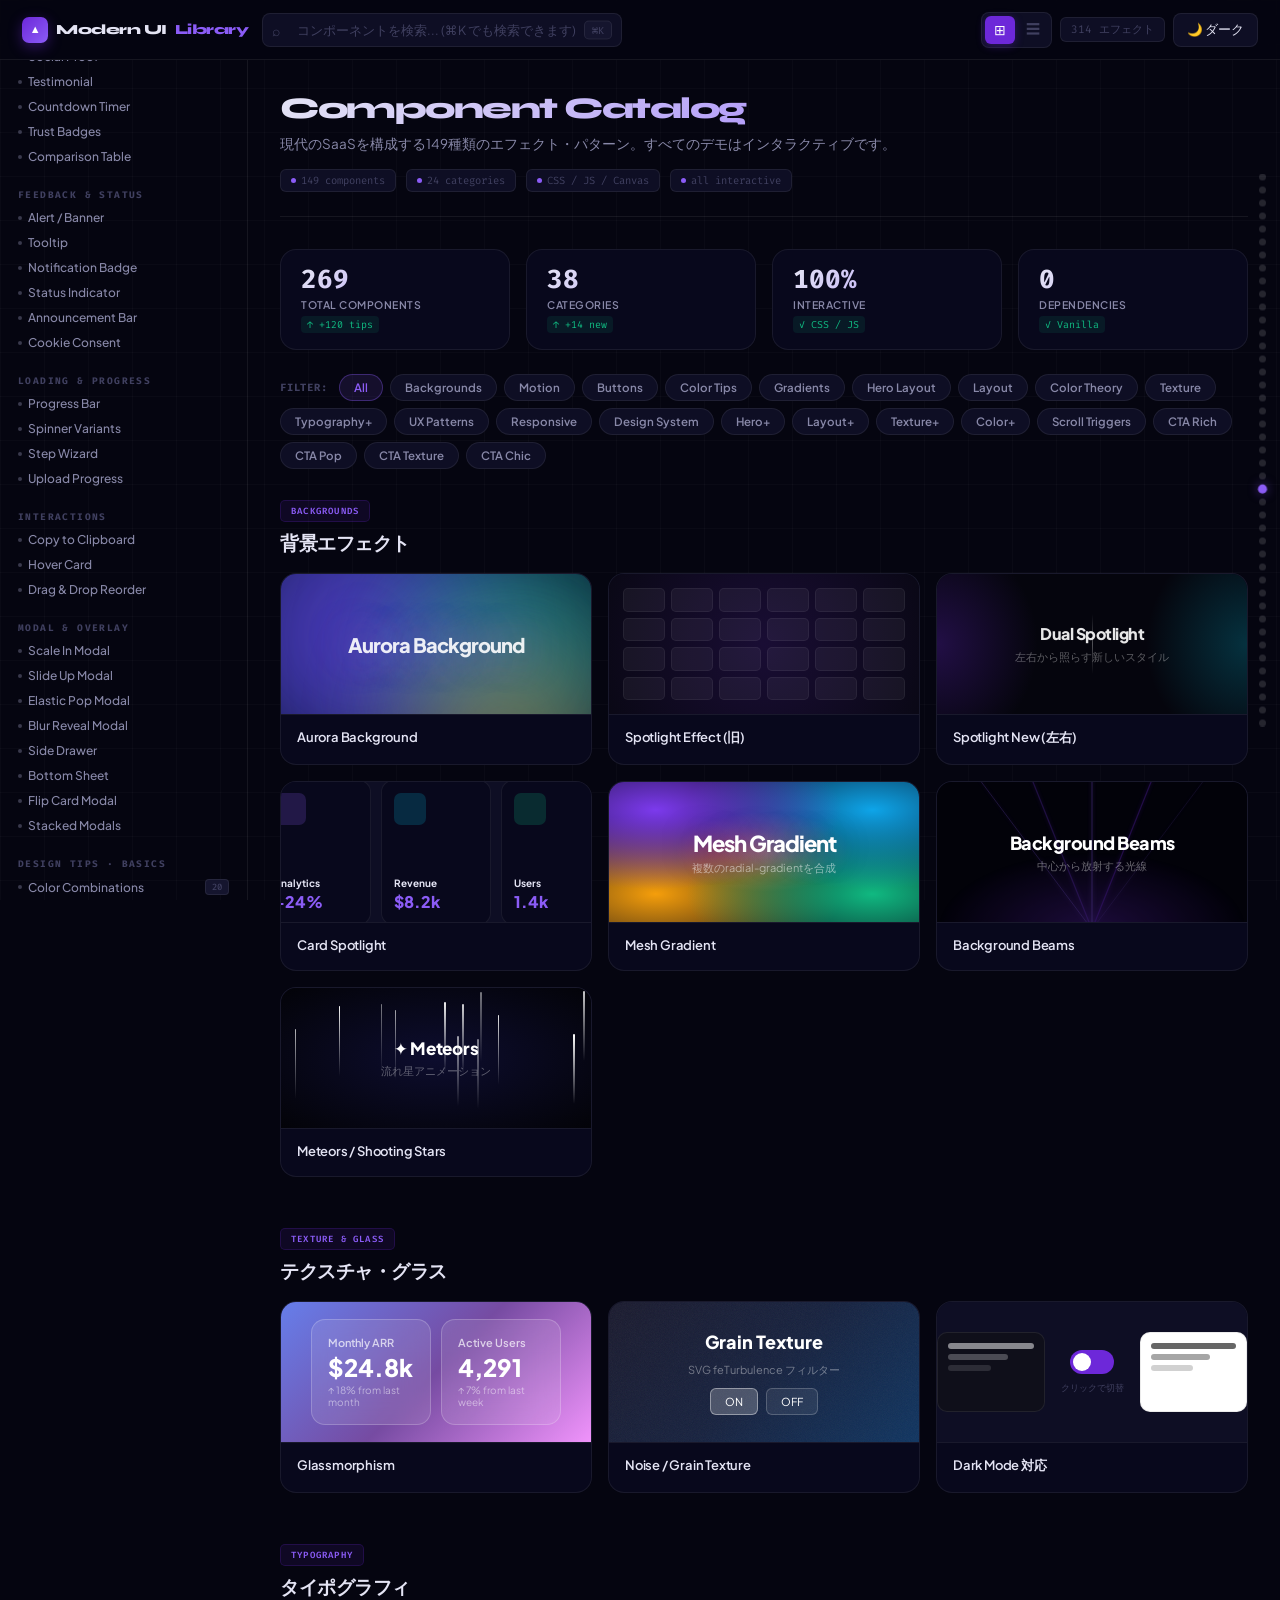
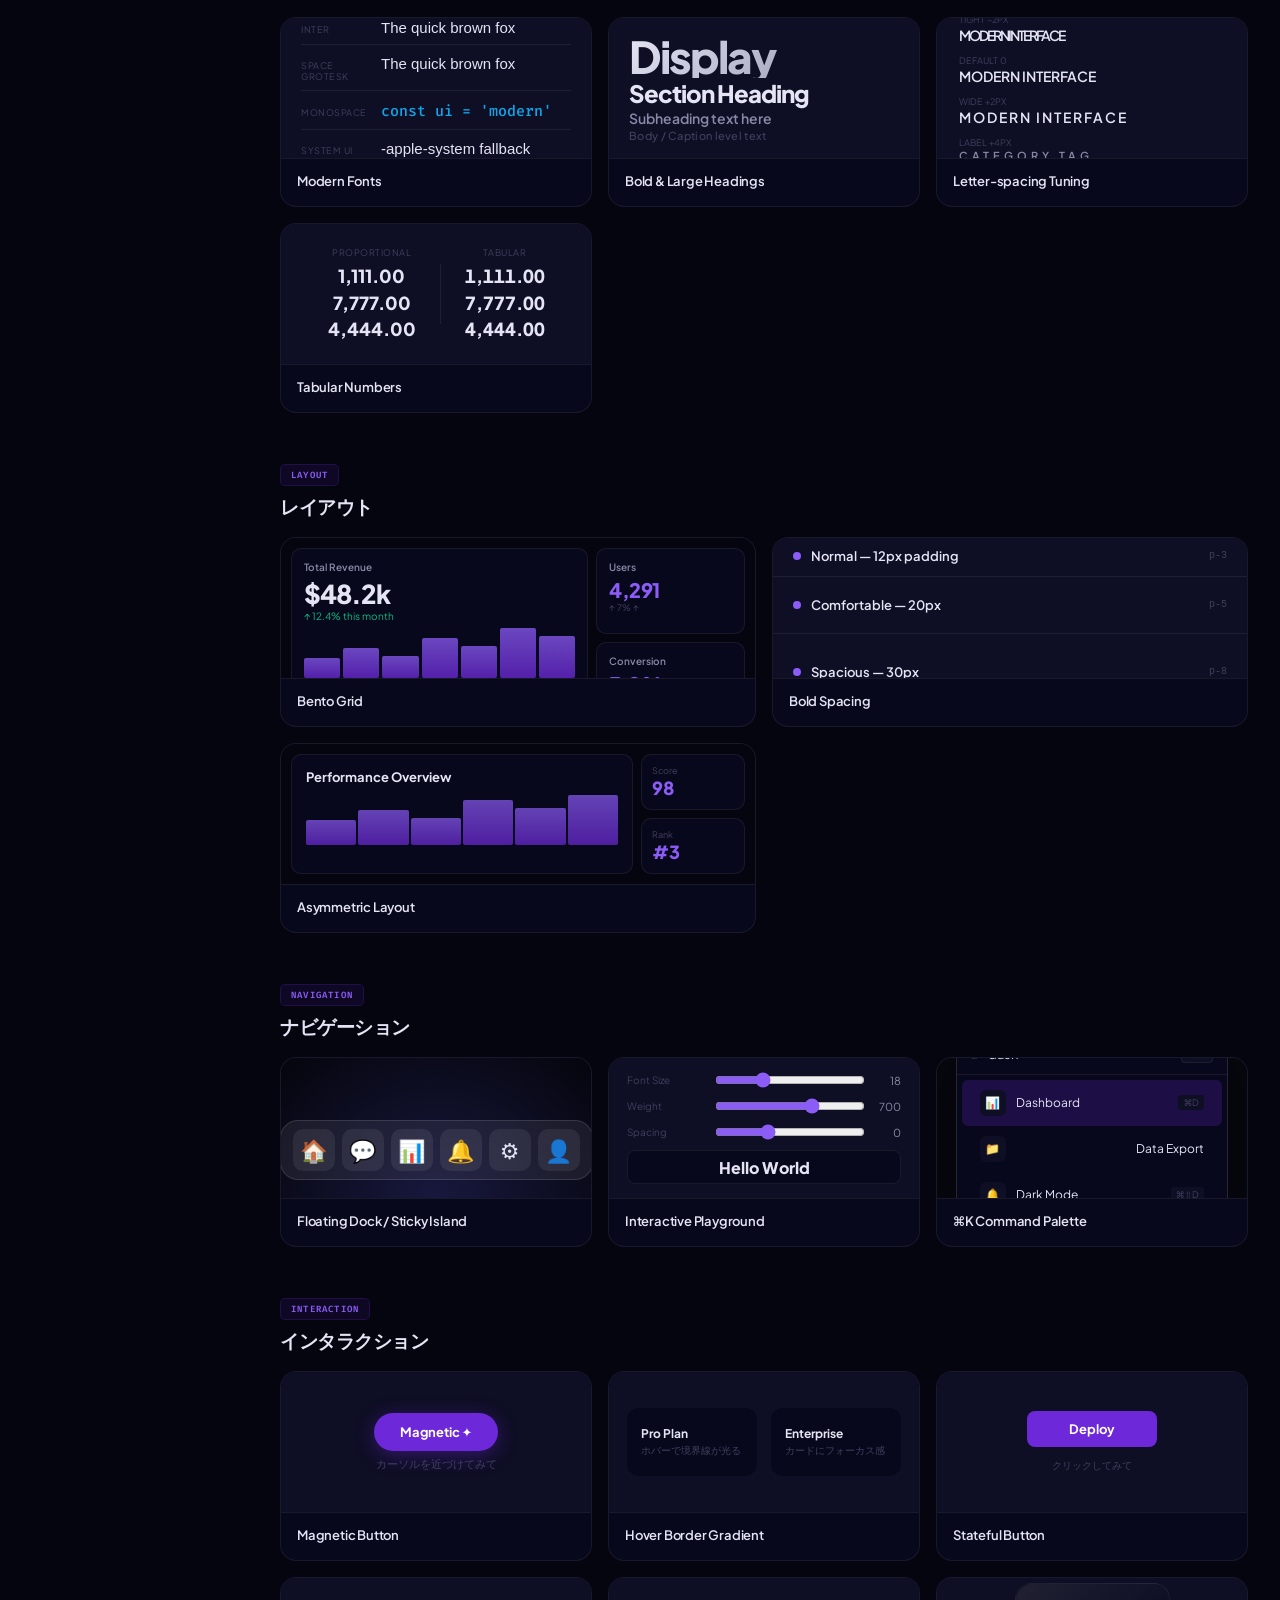
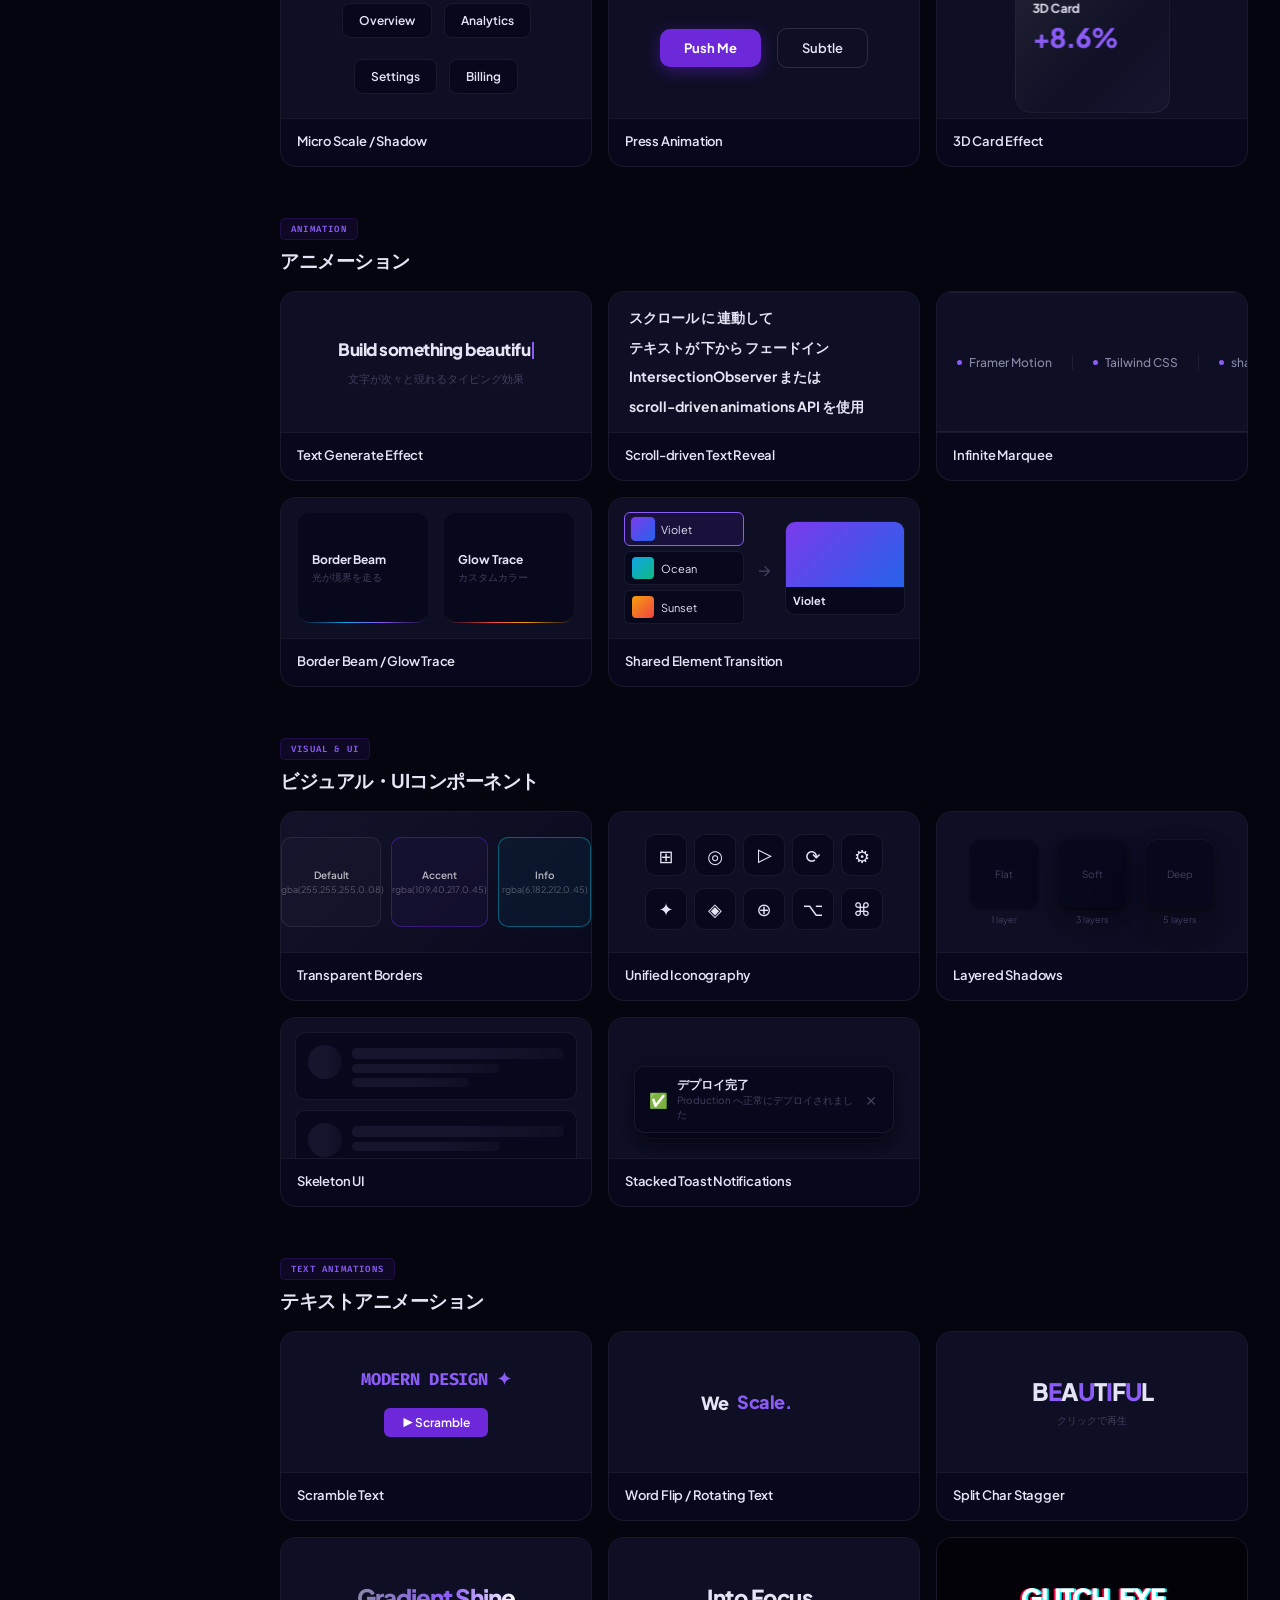
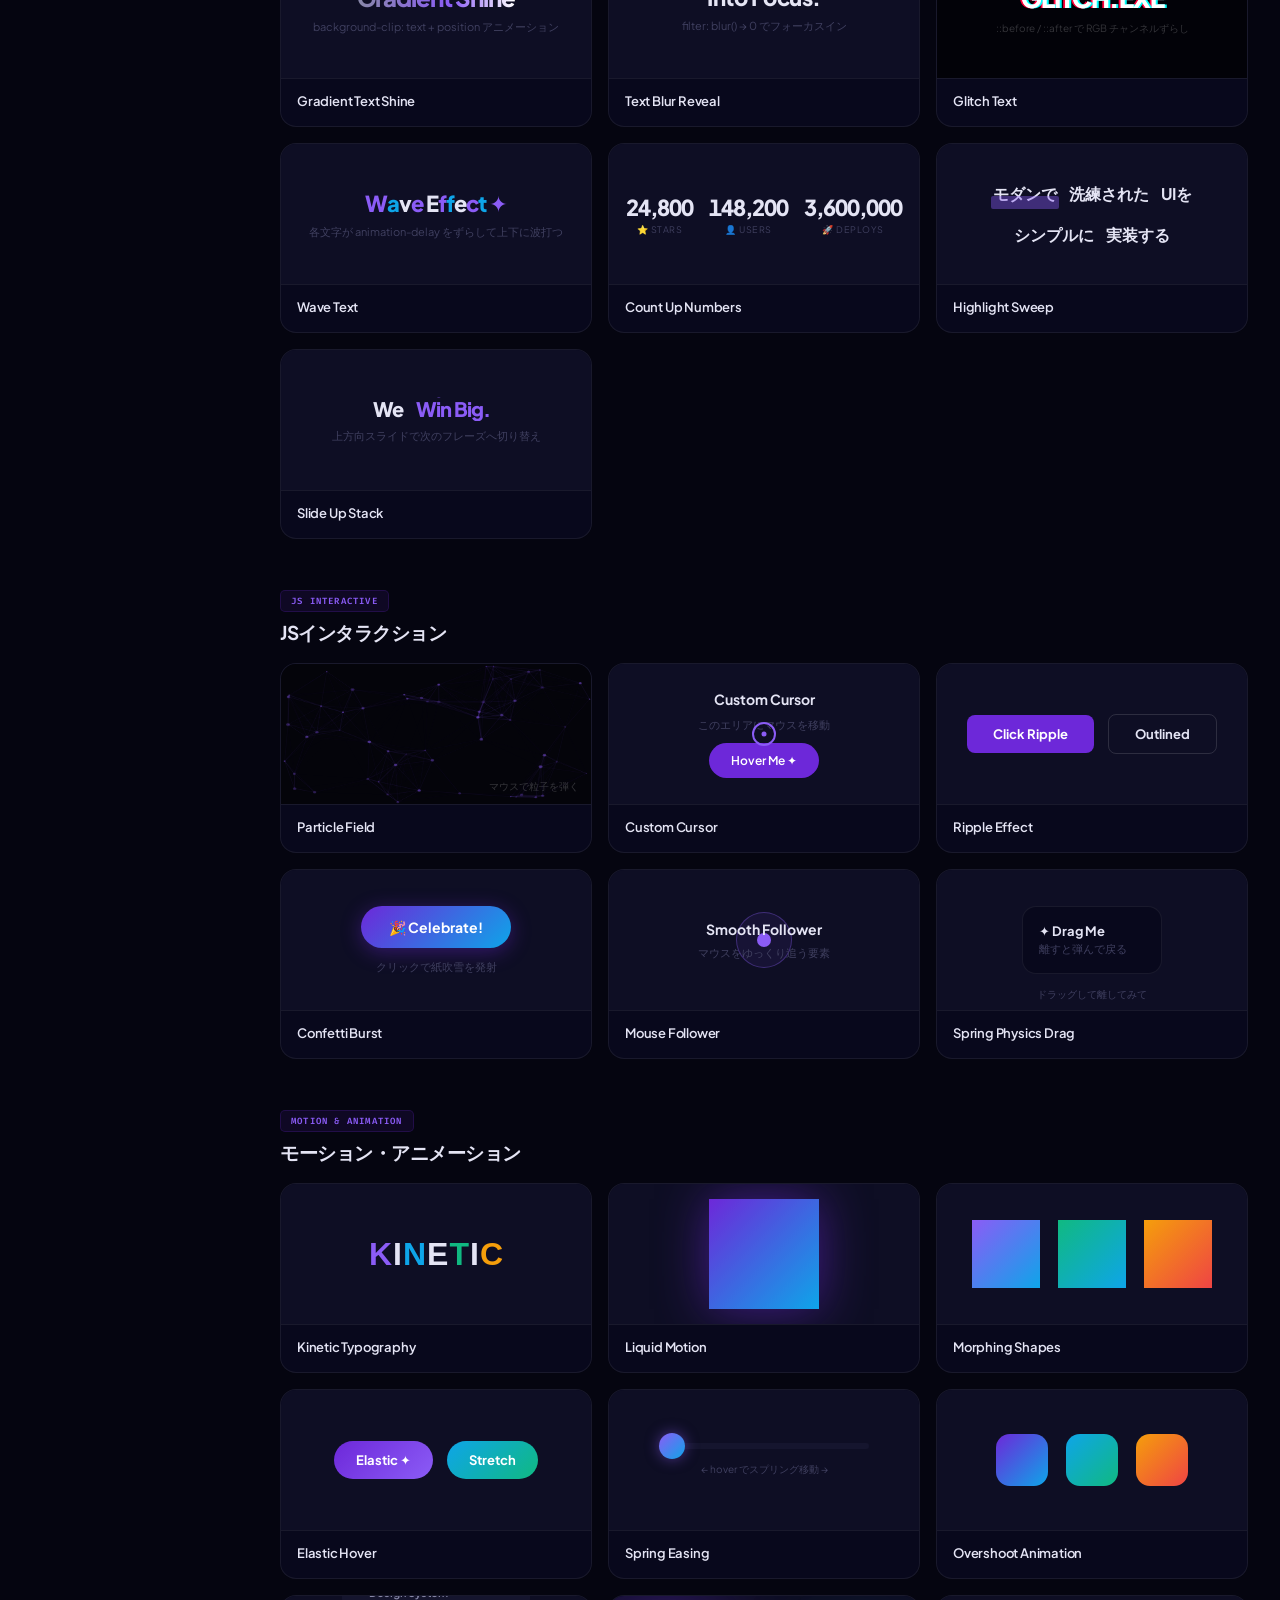
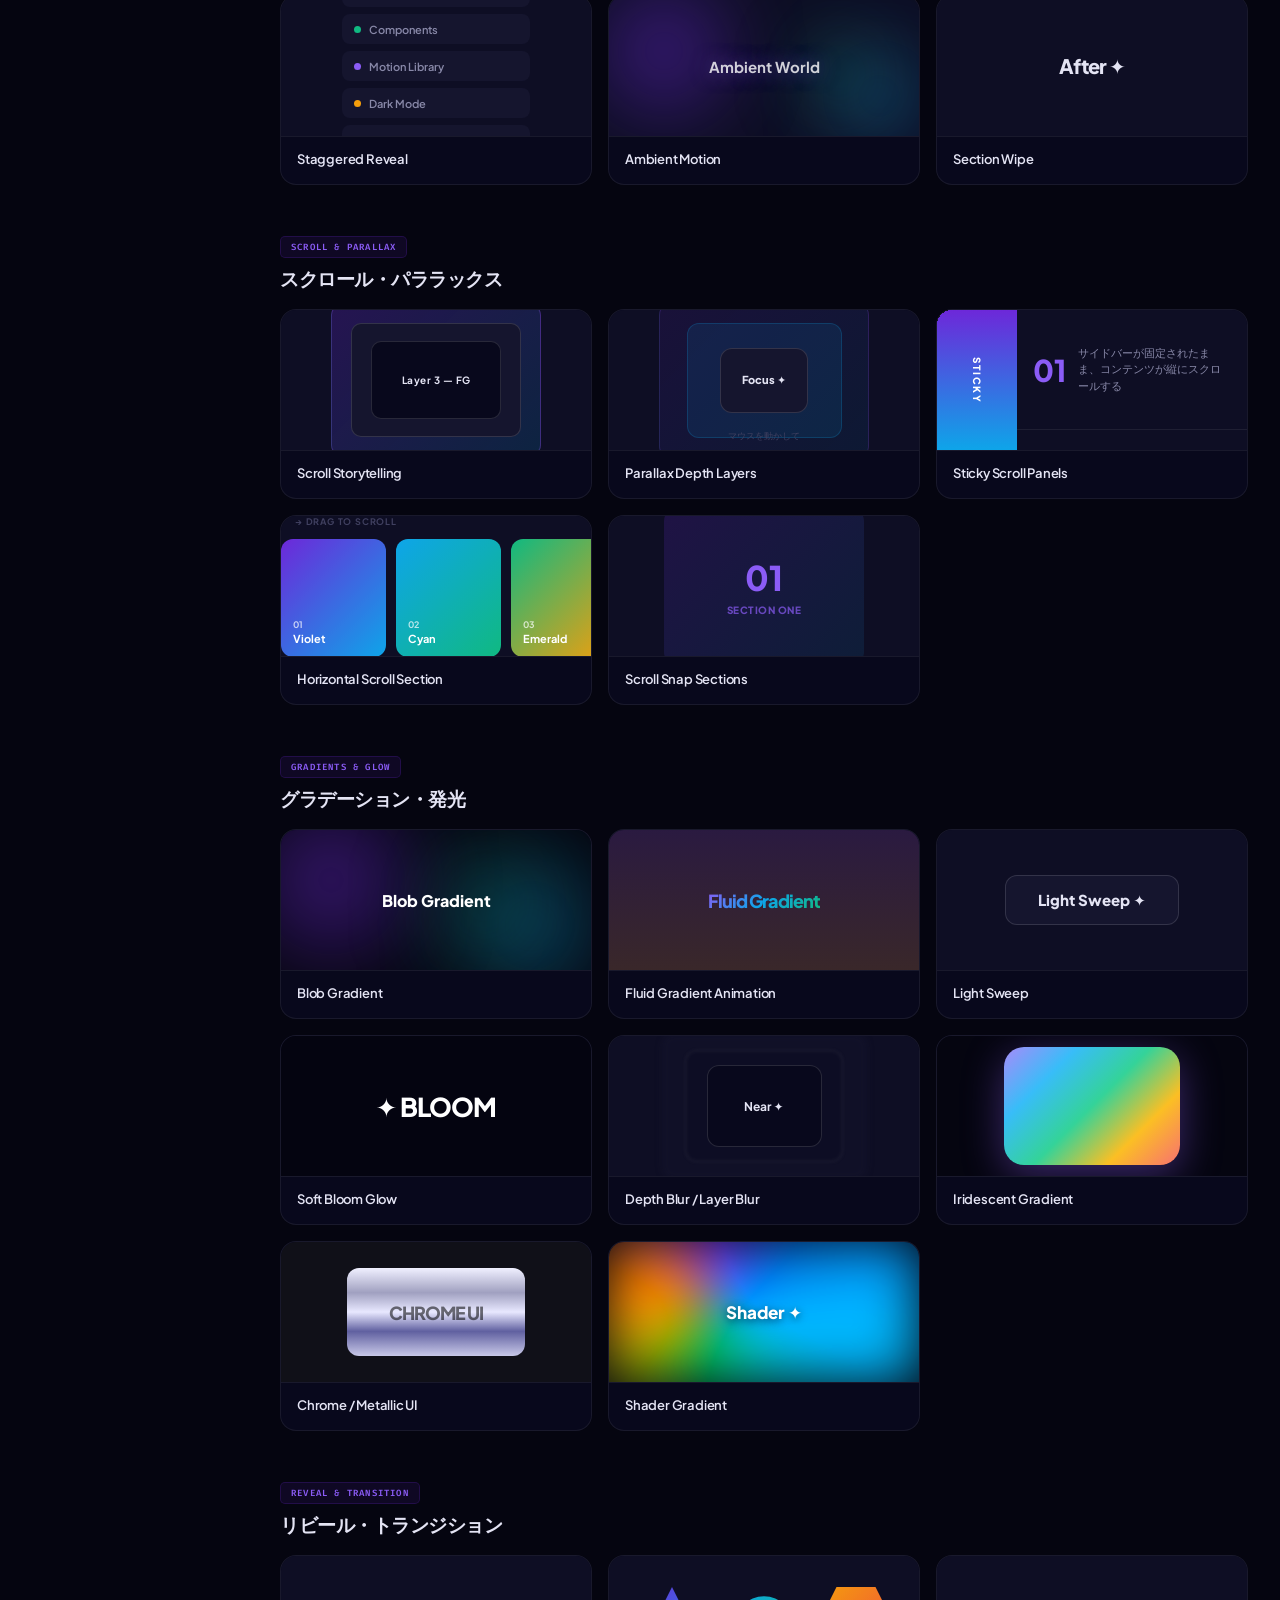
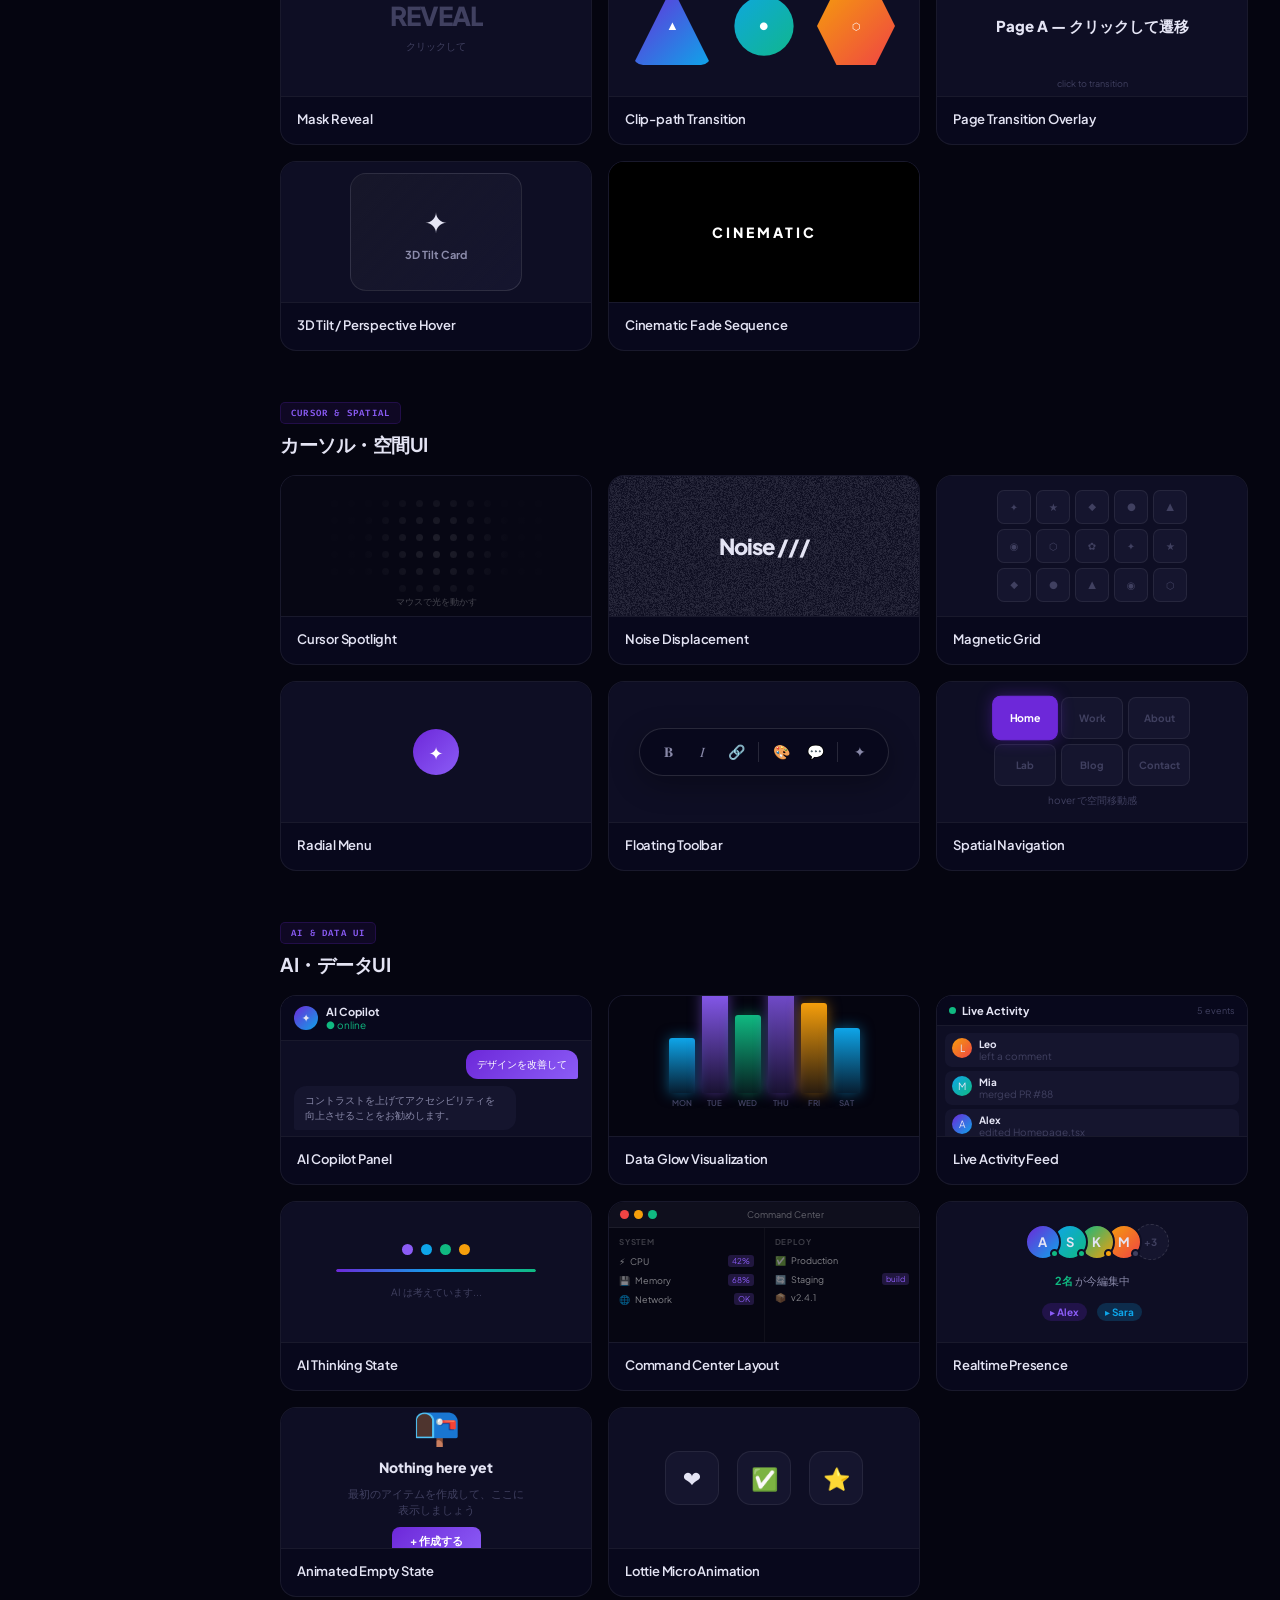
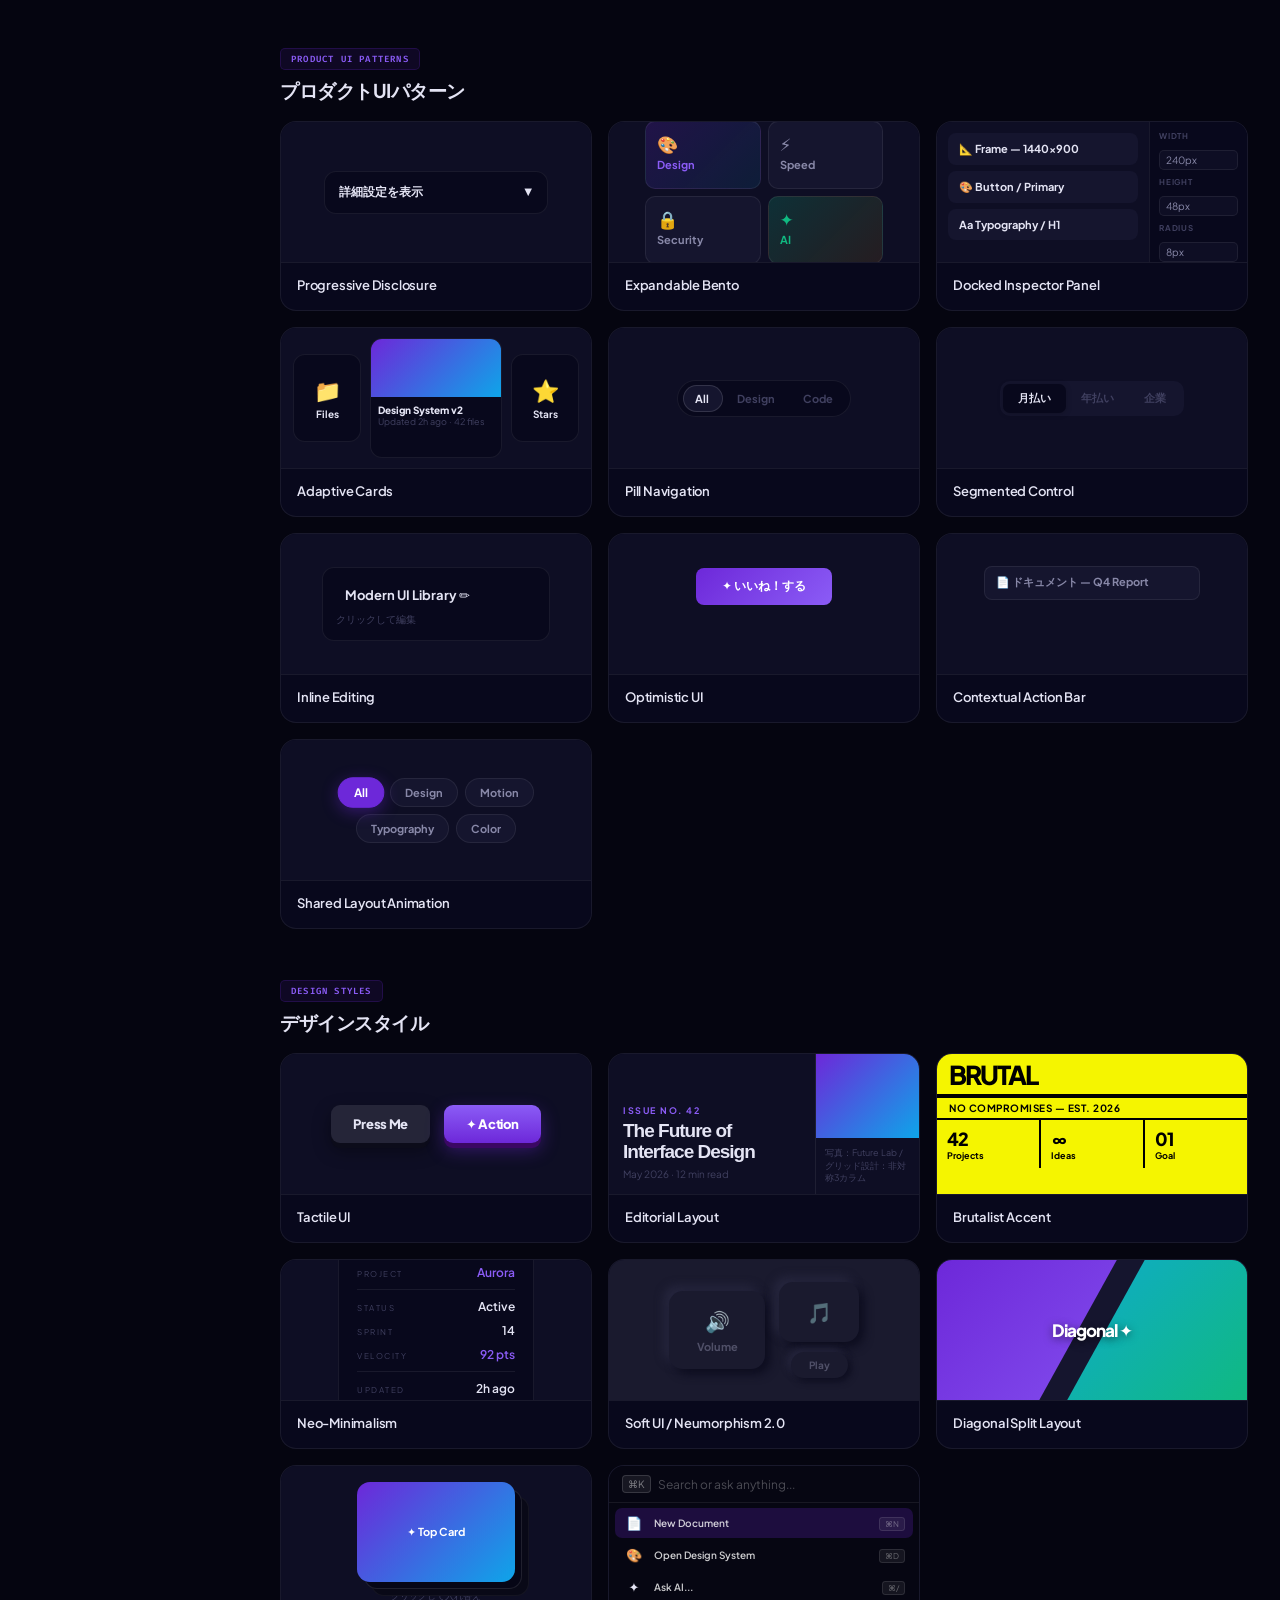
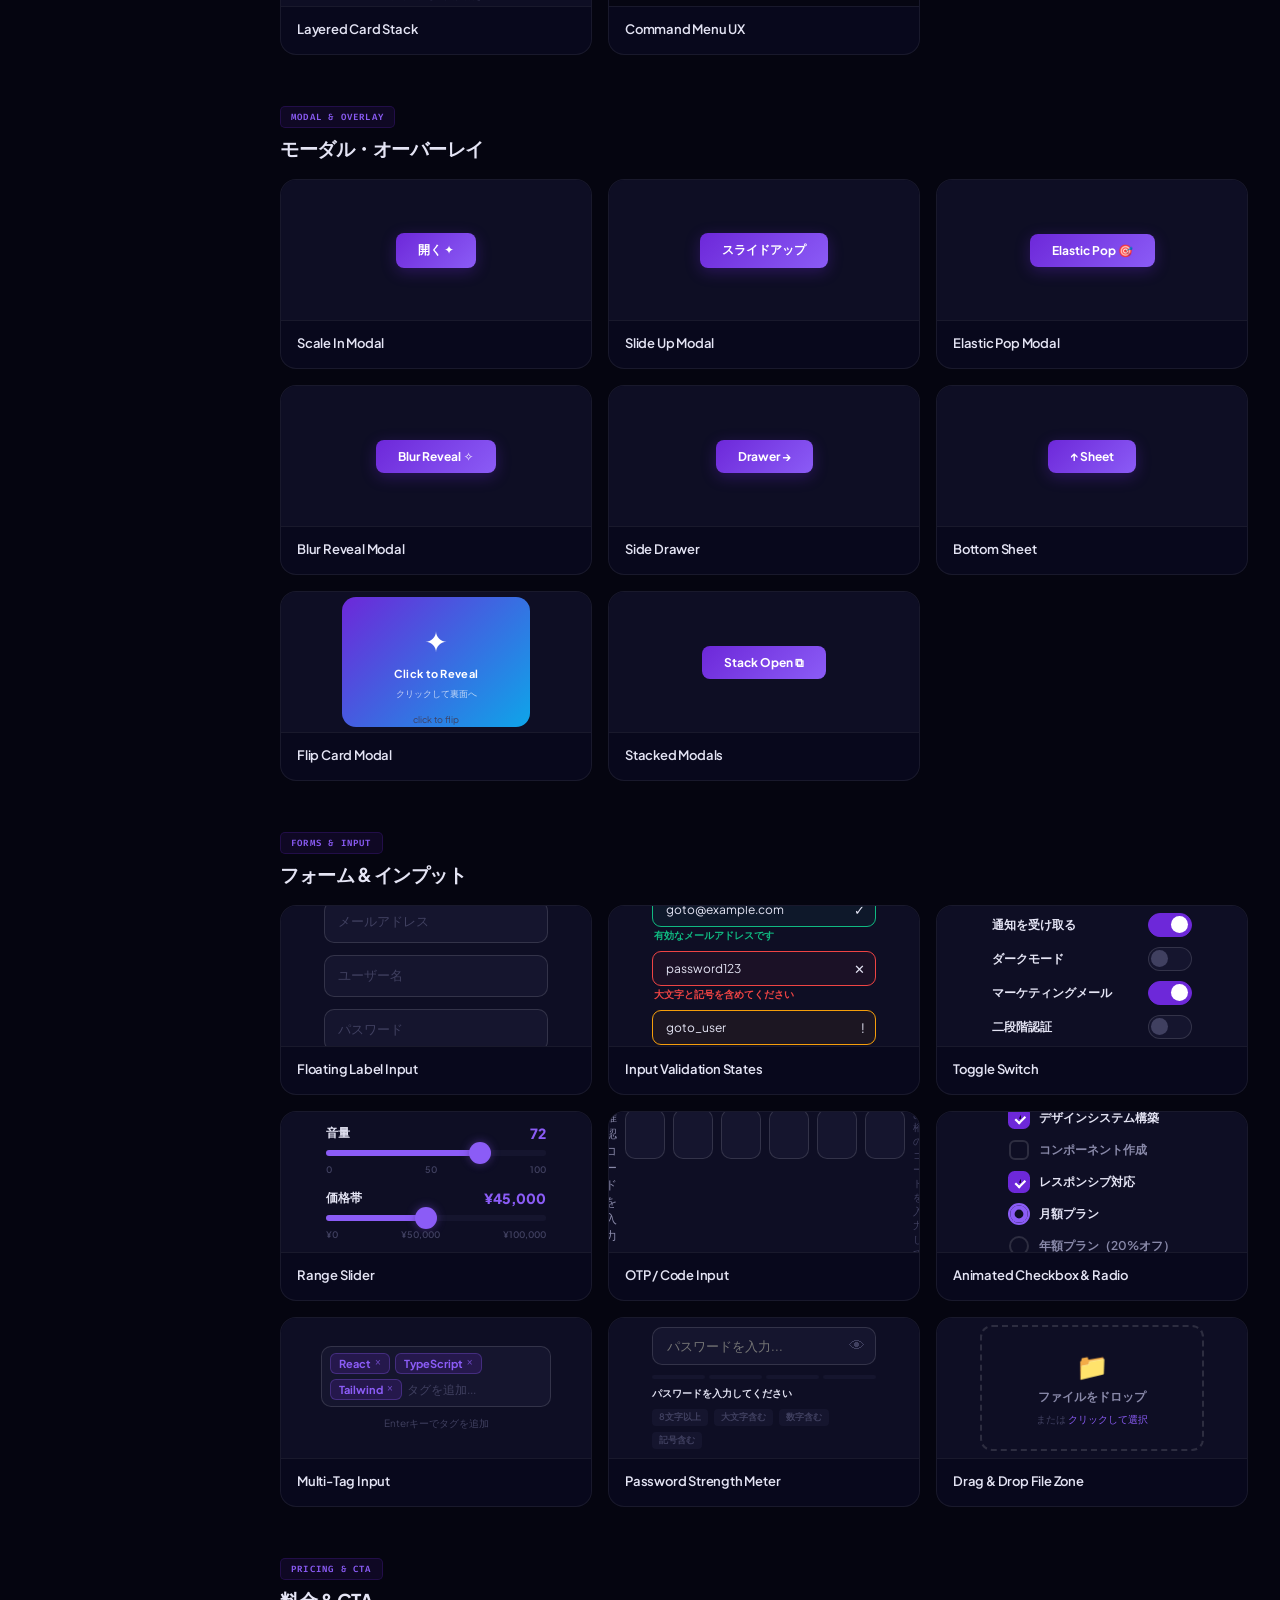
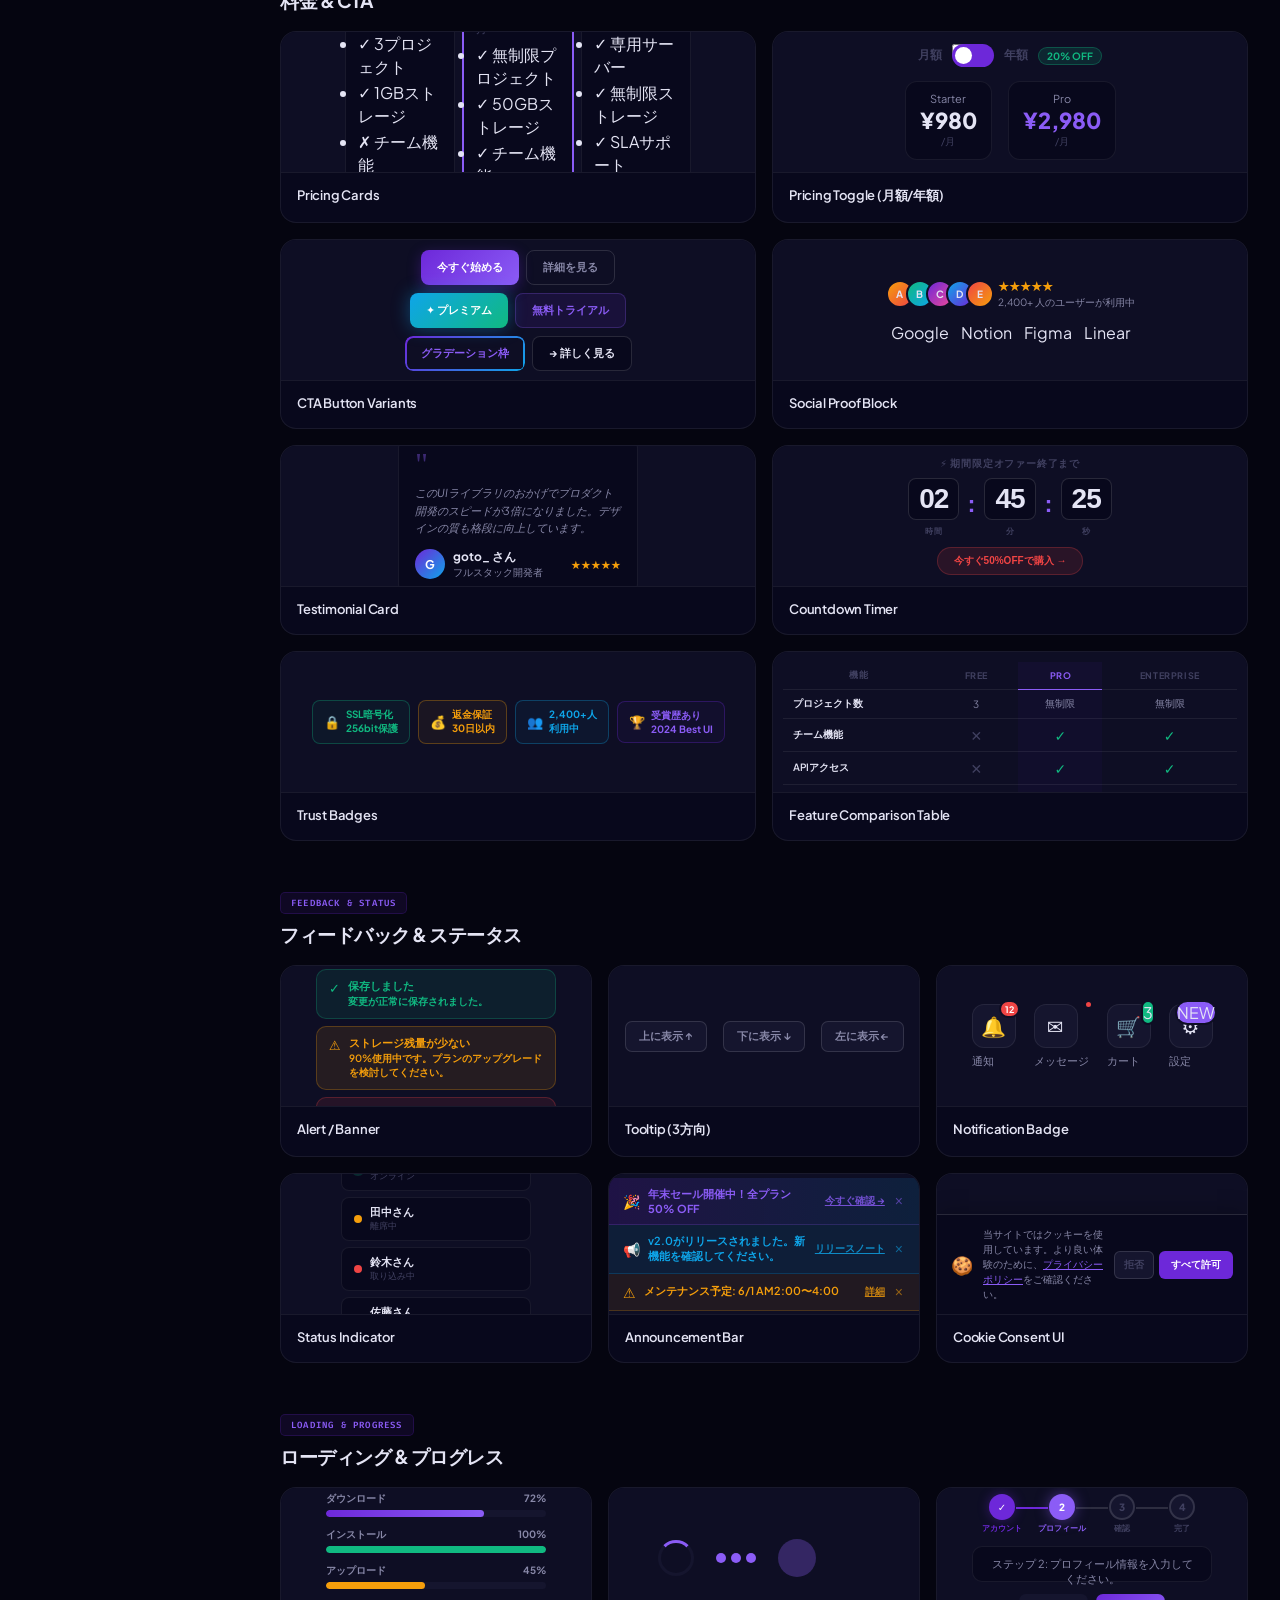
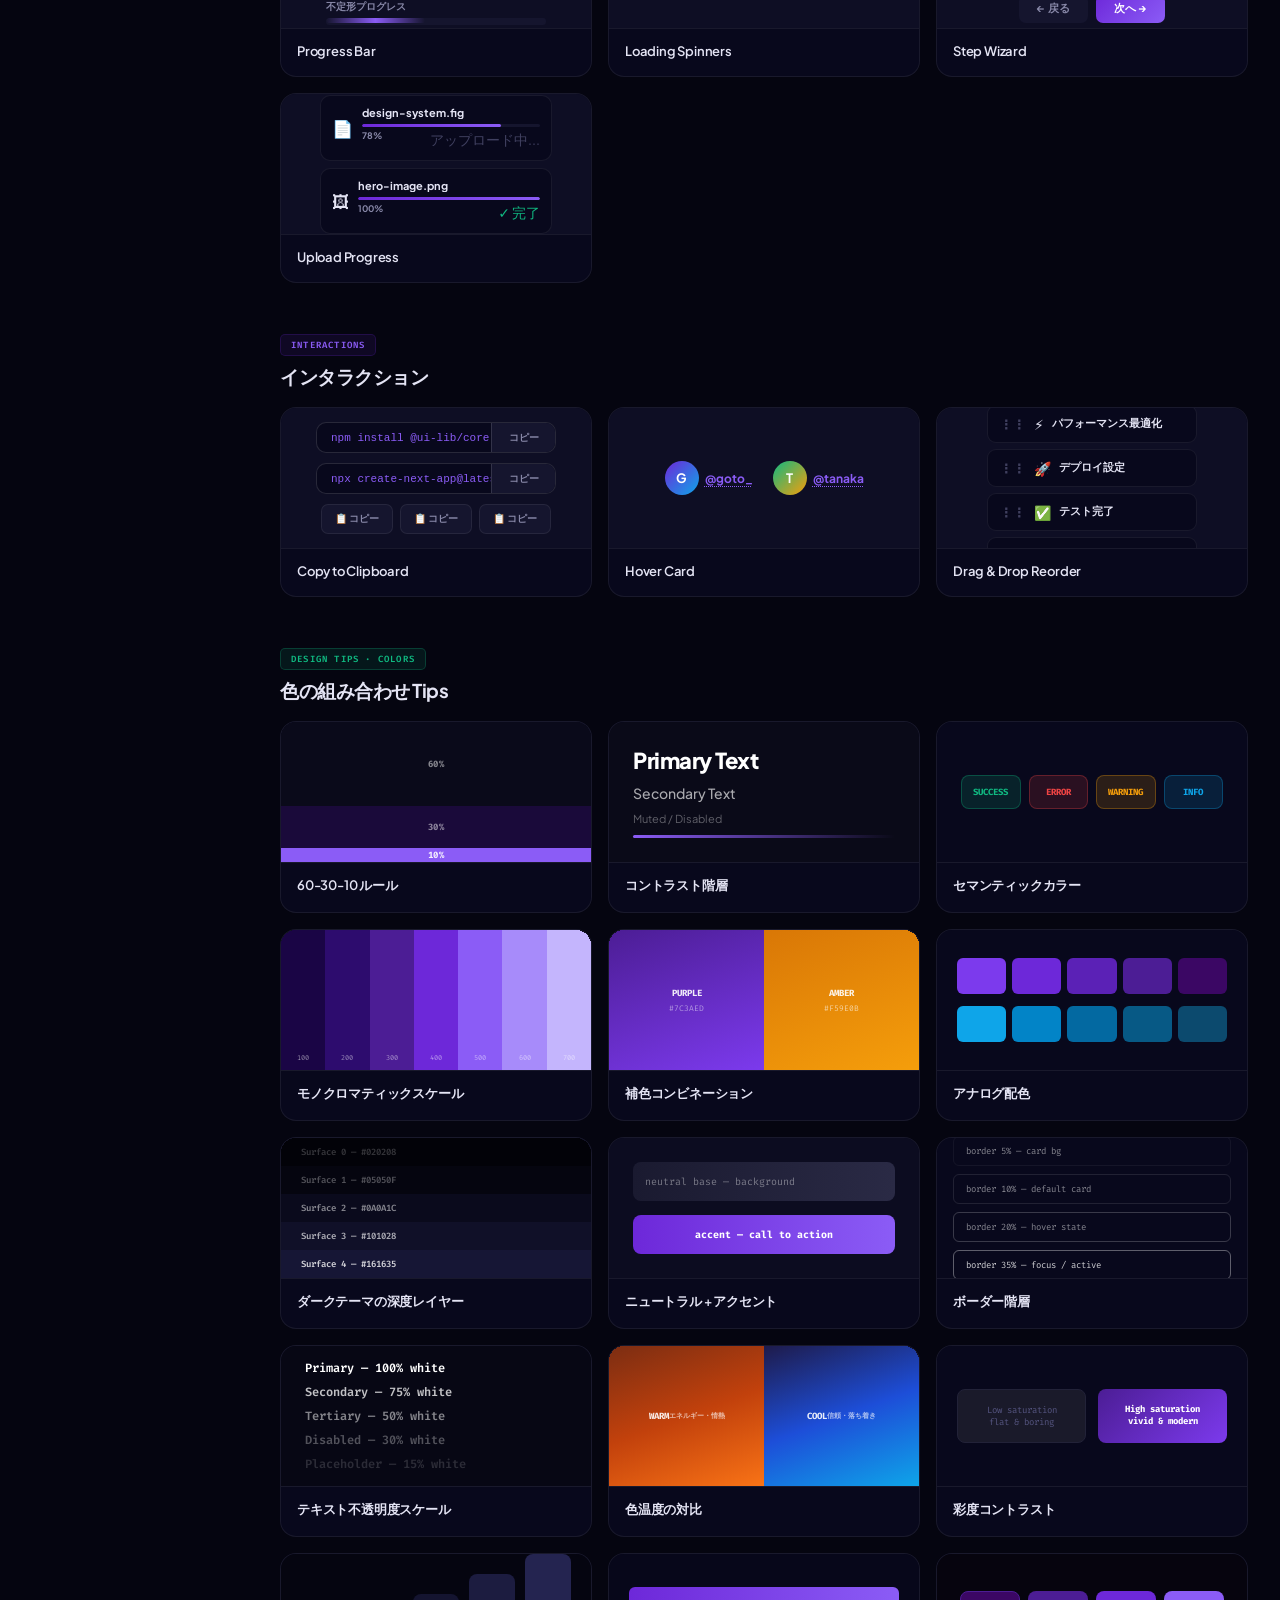
==== commit 629f44c6: "Add 24 CTA components across 4 style categories Rich / Premium (6): - シマー スイープ ボタン (animated shimmer" ====
--- a/index.html
+++ b/index.html
@@ -279,6 +279,13 @@
     <div class="sb-cat-title">Scroll Triggers</div>
     <a class="sb-link" href="#scroll-triggers"><span class="sb-link-dot"></span>スクロールトリガー</a>
   </div>
+  <div class="sb-cat">
+    <div class="sb-cat-title">CTA Designs</div>
+    <a class="sb-link" href="#cta-rich"><span class="sb-link-dot"></span>Rich · Premium</a>
+    <a class="sb-link" href="#cta-pop"><span class="sb-link-dot"></span>Pop · Vibrant</a>
+    <a class="sb-link" href="#cta-textured"><span class="sb-link-dot"></span>Textured · Layered</a>
+    <a class="sb-link" href="#cta-chic"><span class="sb-link-dot"></span>Chic · Cool</a>
+  </div>
   <div class="sb-search-wrap">
     <input id="sidebarSearch" class="sb-search" placeholder="カテゴリを絞り込む...">
   </div>
@@ -346,6 +353,10 @@
     <a class="chip" href="#texture-extra">Texture+</a>
     <a class="chip" href="#color-extra">Color+</a>
     <a class="chip" href="#scroll-triggers">Scroll Triggers</a>
+    <a class="chip" href="#cta-rich">CTA Rich</a>
+    <a class="chip" href="#cta-pop">CTA Pop</a>
+    <a class="chip" href="#cta-textured">CTA Texture</a>
+    <a class="chip" href="#cta-chic">CTA Chic</a>
   </div>
 
   <!-- SEARCH EMPTY STATE -->
@@ -6134,6 +6145,399 @@
     </div>
   </section>
 
+
+  <!-- ======================== CTA: RICH / PREMIUM ======================== -->
+  <section class="cat-section" id="cta-rich">
+    <div class="cat-hdr">
+      <div class="cat-tag ca-tag">CTA · Rich &amp; Premium</div>
+      <div class="cat-title">リッチ・プレミアム CTA</div>
+    </div>
+    <div class="grid">
+
+      <div class="ecard" data-name="CTA shimmer sweep gradient button animated highlight sweep premium">
+        <div class="demo d-ca1">
+          <div class="ca1-sub">MOST POPULAR PLAN</div>
+          <div class="ca1-wrap">
+            <button class="ca1-btn">Start Free Trial →</button>
+          </div>
+          <div class="ca1-sub">No credit card required</div>
+        </div>
+        <div class="cinfo">
+          <div class="cname">シマー スイープ ボタン</div>
+          <div class="cdesc">グラデーションボタンに白い光がスーッと走るアニメ。高品質・プロフェッショナルな印象を与えるCTAの定番。</div>
+        </div>
+      </div>
+
+      <div class="ecard" data-name="CTA glow pulse rings expand radius button animation premium">
+        <div class="demo d-ca2">
+          <div class="ca2-pulse-wrap">
+            <div class="ca2-ring"></div>
+            <div class="ca2-ring ca2-r2"></div>
+            <div class="ca2-ring ca2-r3"></div>
+            <button class="ca2-btn">Get Started</button>
+          </div>
+          <div class="ca2-hint">pulse rings on hover/focus</div>
+        </div>
+        <div class="cinfo">
+          <div class="cname">グロウ パルスリング</div>
+          <div class="cdesc">ボタンから波紋が広がるパルスエフェクト。「注目してほしい」CTAに絶大な効果。アニメーション付きで視線誘導が強力。</div>
+        </div>
+      </div>
+
+      <div class="ecard" data-name="CTA gold luxury metallic shine premium invite limited edition">
+        <div class="demo d-ca3">
+          <div class="ca3-eyebrow">LIMITED ACCESS</div>
+          <div class="ca3-rule"></div>
+          <button class="ca3-btn">Request Invite</button>
+          <div class="ca3-rule"></div>
+        </div>
+        <div class="cinfo">
+          <div class="cname">ゴールド ラグジュアリー CTA</div>
+          <div class="cdesc">ゴールドグラデーションと金属光沢のシャイン。招待制・高単価・プレミアムプランの「特別感」を演出するに最適なCTA。</div>
+        </div>
+      </div>
+
+      <div class="ecard" data-name="CTA aurora holographic rainbow hue shift gradient iridescent">
+        <div class="demo d-ca4">
+          <div class="ca4-badge">✦ NEW</div>
+          <button class="ca4-btn">Explore Aurora →</button>
+          <div class="ca4-badge">color shifts continuously</div>
+        </div>
+        <div class="cinfo">
+          <div class="cname">オーロラ ホログラフィック CTA</div>
+          <div class="cdesc">色相がゆっくり回転するオーロラグラデ。他と一線を画す「生きている」ような質感。テック系・クリエイティブ系プロダクトに。</div>
+        </div>
+      </div>
+
+      <div class="ecard" data-name="CTA glassmorphism frosted card backdrop blur premium landing">
+        <div class="demo d-ca5">
+          <div class="ca5-blob1"></div>
+          <div class="ca5-blob2"></div>
+          <div class="ca5-card">
+            <div class="ca5-h">One platform for everything</div>
+            <button class="ca5-btn">Start Building →</button>
+            <div class="ca5-sub">Free forever · No setup fee</div>
+          </div>
+        </div>
+        <div class="cinfo">
+          <div class="cname">グラスモーフィズム CTA カード</div>
+          <div class="cdesc">カラーブロブBG + フロストガラスカードの組み合わせ。ヒーロー内に浮かせるCTAカードとして非常に映える手法。</div>
+        </div>
+      </div>
+
+      <div class="ecard" data-name="CTA gradient animated border rainbow outline button premium">
+        <div class="demo d-ca6">
+          <div class="ca6-h">ready to ship?</div>
+          <div class="ca6-wrap">
+            <div class="ca6-inner">
+              <span class="ca6-btn-txt">Deploy Now</span>
+              <span class="ca6-arrow">→</span>
+            </div>
+          </div>
+        </div>
+        <div class="cinfo">
+          <div class="cname">グラデーション ボーダー CTA</div>
+          <div class="cdesc">ボタン枠線がグラデーションでぐるぐる回転。中身はダークで文字をグラデにすることで高級感と動きを両立。</div>
+        </div>
+      </div>
+
+    </div>
+  </section>
+
+  <!-- ======================== CTA: POP / VIBRANT ======================== -->
+  <section class="cat-section" id="cta-pop">
+    <div class="cat-hdr">
+      <div class="cat-tag ca2-tag">CTA · Pop &amp; Vibrant</div>
+      <div class="cat-title">ポップ・ビビッド CTA</div>
+    </div>
+    <div class="grid">
+
+      <div class="ecard" data-name="CTA brutalist offset drop shadow yellow bold black border raw">
+        <div class="demo d-ca7">
+          <div class="ca7-sub">限定オファー 残り3席</div>
+          <div class="ca7-wrap">
+            <div class="ca7-shadow"></div>
+            <button class="ca7-btn">今すぐ申し込む →</button>
+          </div>
+          <div class="ca7-sub">100% 返金保証あり</div>
+        </div>
+        <div class="cinfo">
+          <div class="cname">ブルータリスト オフセット CTA</div>
+          <div class="cdesc">黒ボーダー + 黄色背景 + ずれたドロップシャドウ。ブルータリストUIの象徴的なCTA。強烈な存在感でクリック率向上。</div>
+        </div>
+      </div>
+
+      <div class="ecard" data-name="CTA retro Y2K shine glossy gradient pink purple vibrant pop">
+        <div class="demo d-ca8">
+          <div class="ca8-stars">✦ ✦ ✦</div>
+          <button class="ca8-btn">✨ Join the waitlist</button>
+          <div class="ca8-stars" style="font-size:10px;opacity:.5">Y2K aesthetic</div>
+        </div>
+        <div class="cinfo">
+          <div class="cname">レトロ Y2K シャイン CTA</div>
+          <div class="cdesc">ピンク〜パープルのグロスグラデ + ハイライト光沢。2000年代的な質感が逆新鮮。ゲーム系・音楽系・ポップなブランドに。</div>
+        </div>
+      </div>
+
+      <div class="ecard" data-name="CTA sticker style stamp badge offset bold playful fun pop">
+        <div class="demo d-ca9">
+          <div class="ca9-badge">🔥</div>
+          <div class="ca9-decor"><span class="ca9-star">★</span>Featured<span class="ca9-star">★</span></div>
+          <button class="ca9-btn">Get it free →</button>
+        </div>
+        <div class="cinfo">
+          <div class="cname">ステッカー スタイル CTA</div>
+          <div class="cdesc">手貼りステッカーのような厚みのある黒ボーダー + オレンジシャドウ。ユニークでキャラのあるブランドのCTAに最適。</div>
+        </div>
+      </div>
+
+      <div class="ecard" data-name="CTA neon electric glow blue cyan dark cyberpunk developer">
+        <div class="demo d-ca10">
+          <div class="ca10-scanline"></div>
+          <button class="ca10-btn">[ INITIALIZE ]</button>
+          <div class="ca10-hint">// press to execute</div>
+        </div>
+        <div class="cinfo">
+          <div class="cname">ネオン エレクトリック CTA</div>
+          <div class="cdesc">シアン / ブルーのネオン枠線 + text-shadow グロウ。サイバーパンク・開発ツール・ゲーム系に。暗い画面に圧倒的な存在感を発揮。</div>
+        </div>
+      </div>
+
+      <div class="ecard" data-name="CTA 3D press depth layered shadow button push tactile">
+        <div class="demo d-ca11">
+          <div class="ca11-wrap">
+            <div class="ca11-side"></div>
+            <button class="ca11-btn">Push to Launch 🚀</button>
+          </div>
+          <div class="ca11-sub">click to feel the depth</div>
+        </div>
+        <div class="cinfo">
+          <div class="cname">3D 押し込みボタン</div>
+          <div class="cdesc">box-shadow でボタンに「厚み」を表現。クリック時に沈み込む触覚的なフィードバック。ゲームUI・アプリランチャーで特に効果的。</div>
+        </div>
+      </div>
+
+      <div class="ecard" data-name="CTA elastic spring bounce animation button playful fun pop">
+        <div class="demo d-ca20">
+          <button class="ca20-btn">Let's Go! 🎉</button>
+          <div class="ca20-sub">spring physics easing</div>
+        </div>
+        <div class="cinfo">
+          <div class="cname">エラスティック スプリング CTA</div>
+          <div class="cdesc">バウンスするバネのような動きが視線を捉えて離さない。「楽しい」UXを演出したいブランドに最適。cubic-bezierで実装。</div>
+        </div>
+      </div>
+
+    </div>
+  </section>
+
+  <!-- ======================== CTA: TEXTURED ======================== -->
+  <section class="cat-section" id="cta-textured">
+    <div class="cat-hdr">
+      <div class="cat-tag ca3-tag">CTA · Textured &amp; Layered</div>
+      <div class="cat-title">テクスチャ・質感 CTA</div>
+    </div>
+    <div class="grid">
+
+      <div class="ecard" data-name="CTA noise grain texture overlay gradient tactile organic button">
+        <div class="demo d-ca12">
+          <div class="ca12-stars">
+            <span class="ca12-star">★</span><span class="ca12-star">★</span><span class="ca12-star">★</span><span class="ca12-star">★</span><span class="ca12-star">★</span>
+            <span style="font-size:9px;color:rgba(255,255,255,.4);margin-left:4px">4.9 (2,341)</span>
+          </div>
+          <button class="ca12-btn">Start 14-day Free Trial</button>
+          <div class="ca12-sub">grain texture via SVG filter</div>
+        </div>
+        <div class="cinfo">
+          <div class="cname">グレイン テクスチャ CTA</div>
+          <div class="cdesc">SVG feTurbulence ノイズをoverlay合成してざらつきを追加。フラットなグラデに有機的な質感を加えるプロの技法。</div>
+        </div>
+      </div>
+
+      <div class="ecard" data-name="CTA typewriter animated typing headline scroll reveal button">
+        <div class="demo d-ca21">
+          <div class="ca21-headline">
+            <span class="ca21-type">Ship in minutes</span>
+          </div>
+          <button class="ca21-btn">Try it free →</button>
+        </div>
+        <div class="cinfo">
+          <div class="cname">タイプライター + CTA</div>
+          <div class="cdesc">見出しがタイピングされてからCTAが現れる構成。ユーザーがコピーを読む時間を作り、クリック前の「納得感」を高める。</div>
+        </div>
+      </div>
+
+      <div class="ecard" data-name="CTA icon split pill two-part button icon label divided">
+        <div class="demo d-ca22">
+          <div class="ca22-pill">
+            <div class="ca22-icon">⚡</div>
+            <div class="ca22-text">Deploy Now <span class="ca22-arrow">→</span></div>
+          </div>
+          <div class="ca22-sub">icon · action split pill</div>
+        </div>
+        <div class="cinfo">
+          <div class="cname">アイコン スプリット ピル CTA</div>
+          <div class="cdesc">ピルを左右に分割してアイコンエリアとテキストエリアを分ける。アイコンが視認性を高め、テキストが行動を明確化する二役構造。</div>
+        </div>
+      </div>
+
+      <div class="ecard" data-name="CTA countdown urgency timer deadline limited offer scarcity">
+        <div class="demo d-ca23">
+          <div class="ca23-h">⏰ オファー終了まで</div>
+          <div class="ca23-timer-row">
+            <div class="ca23-unit"><div class="ca23-num" id="ca23h">02</div><div class="ca23-unit-label">時間</div></div>
+            <div class="ca23-sep">:</div>
+            <div class="ca23-unit"><div class="ca23-num" id="ca23m">47</div><div class="ca23-unit-label">分</div></div>
+            <div class="ca23-sep">:</div>
+            <div class="ca23-unit"><div class="ca23-num" id="ca23s">33</div><div class="ca23-unit-label">秒</div></div>
+          </div>
+          <button class="ca23-btn">今すぐ50%OFFで購入</button>
+        </div>
+        <div class="cinfo">
+          <div class="cname">カウントダウン 緊急 CTA</div>
+          <div class="cdesc">残り時間を表示してFOMO（機会損失感）を演出。タイマーがリアルタイムに動くことで緊急性・希少性を強く訴求できる。</div>
+        </div>
+      </div>
+
+    </div>
+  </section>
+
+  <!-- ======================== CTA: CHIC / COOL ======================== -->
+  <section class="cat-section" id="cta-chic">
+    <div class="cat-hdr">
+      <div class="cat-tag ca4-tag">CTA · Chic &amp; Cool</div>
+      <div class="cat-title">シック・クール CTA</div>
+    </div>
+    <div class="grid">
+
+      <div class="ecard" data-name="CTA minimal underline arrow link elegant editorial refined thin">
+        <div class="demo d-ca13">
+          <div class="ca13-eyebrow">the next step</div>
+          <div class="ca13-h">See it in action.</div>
+          <span class="ca13-link">
+            View live demo <span class="ca13-link-arrow">→</span>
+          </span>
+        </div>
+        <div class="cinfo">
+          <div class="cname">ミニマル アンダーライン CTA</div>
+          <div class="cdesc">背景なし・ボーダーなし。アンダーライン + アロー動きだけのUltra-minimalist CTA。高級ブランド・ポートフォリオ・エディトリアルに。</div>
+        </div>
+      </div>
+
+      <div class="ecard" data-name="CTA terminal CLI code developer dark green monospace command">
+        <div class="demo d-ca14">
+          <div class="ca14-bar">
+            <div class="ca14-dot ca14-d1"></div>
+            <div class="ca14-dot ca14-d2"></div>
+            <div class="ca14-dot ca14-d3"></div>
+          </div>
+          <div class="ca14-body">
+            <div class="ca14-line"><span class="ca14-prompt">$ </span><span class="ca14-cmd">npx install @product</span></div>
+            <div class="ca14-line"><span class="ca14-out">✓ Ready in 0.8s</span></div>
+            <button class="ca14-btn">▶ Run now</button>
+          </div>
+        </div>
+        <div class="cinfo">
+          <div class="cname">ターミナル CLI CTA</div>
+          <div class="cdesc">コマンドを「実行する」ようなCTAデザイン。開発者ツール・CLIプロダクトのLPで「使ってみたい」欲求を即喚起する。</div>
+        </div>
+      </div>
+
+      <div class="ecard" data-name="CTA split invert black white contrast half two tone button">
+        <div class="demo d-ca15">
+          <div class="ca15-divider-label">choose your path</div>
+          <div class="ca15-wrap">
+            <div class="ca15-left">Light Mode</div>
+            <div class="ca15-right">Dark Mode</div>
+          </div>
+        </div>
+        <div class="cinfo">
+          <div class="cname">スプリット インバート CTA</div>
+          <div class="cdesc">白黒反転の2択ボタンを1つのコンテナに収める。「どちらか選ぶ」構造はユーザーの能動的関与を促し、CVRを高める。</div>
+        </div>
+      </div>
+
+      <div class="ecard" data-name="CTA magnetic hover glow radial gradient dark elegant premium">
+        <div class="demo d-ca16">
+          <div class="ca16-h">no setup required</div>
+          <button class="ca16-btn">Get Early Access</button>
+          <div class="ca16-badge">invite only · 247 spots left</div>
+        </div>
+        <div class="cinfo">
+          <div class="cname">マグネティック グロウ CTA</div>
+          <div class="cdesc">ホバー時に内側からグロウが湧き出るような演出。「引き寄せられる」感覚をボタン自体で表現。招待制・限定サービスに品格を添える。</div>
+        </div>
+      </div>
+
+      <div class="ecard" data-name="CTA social proof avatars star rating trust signal conversion">
+        <div class="demo d-ca18">
+          <div class="ca18-avatars">
+            <div class="ca18-av">A</div>
+            <div class="ca18-av">B</div>
+            <div class="ca18-av">C</div>
+            <div class="ca18-av">D</div>
+            <div class="ca18-av">+</div>
+            <span class="ca18-av-count">12,400+ users</span>
+          </div>
+          <div style="display:flex;align-items:center">
+            <div class="ca18-stars">
+              <span class="ca18-star-filled">★</span><span class="ca18-star-filled">★</span><span class="ca18-star-filled">★</span><span class="ca18-star-filled">★</span><span class="ca18-star-filled">★</span>
+            </div>
+            <span class="ca18-rating">4.9 · Product Hunt #1</span>
+          </div>
+          <button class="ca18-btn">Join for free →</button>
+          <div class="ca18-trust">No credit card · Cancel anytime</div>
+        </div>
+        <div class="cinfo">
+          <div class="cname">ソーシャルプルーフ付き CTA</div>
+          <div class="cdesc">アバター + スター評価 + 人数表示をCTAに組み込む。「他の人も使っている」安心感を添えることで離脱率を大幅に下げる。</div>
+        </div>
+      </div>
+
+      <div class="ecard" data-name="CTA multi button hierarchy primary secondary ghost tier ranking">
+        <div class="demo d-ca19">
+          <div class="ca19-label">primary</div>
+          <button class="ca19-primary">Start Free →</button>
+          <button class="ca19-secondary">View Pricing</button>
+          <button class="ca19-ghost">Already have an account?</button>
+        </div>
+        <div class="cinfo">
+          <div class="cname">マルチCTA 階層構造</div>
+          <div class="cdesc">Primary → Secondary → Ghost の3層構造。最重要アクションを強調しつつ離脱を防ぐサブ導線を設ける。ヒーロー最下部の定番レイアウト。</div>
+        </div>
+      </div>
+
+      <div class="ecard" data-name="CTA fullwidth banner section gradient edge to edge headline">
+        <div class="demo d-ca17">
+          <div class="ca17-bg-line"></div>
+          <div class="ca17-eyebrow">ready to transform your workflow?</div>
+          <div class="ca17-h">Ship 10× faster.</div>
+          <div class="ca17-cta-row">
+            <button class="ca17-primary">Get Started Free</button>
+            <button class="ca17-secondary">See demo →</button>
+          </div>
+        </div>
+        <div class="cinfo">
+          <div class="cname">フルワイド バナー CTA</div>
+          <div class="cdesc">セクション全幅を使ったCTAバナー。ページ末尾に配置することでスクロールし終えたユーザーを逃がさない「最後の砦」。</div>
+        </div>
+      </div>
+
+      <div class="ecard" data-name="CTA layered shadow depth 3D button heavy bottom shadow push">
+        <div class="demo d-ca24">
+          <button class="ca24-btn">Launch Project 🚀</button>
+          <div class="ca24-hint">box-shadow layered depth</div>
+          <div class="ca24-sub">click → translateY(0) on :active</div>
+        </div>
+        <div class="cinfo">
+          <div class="cname">レイヤード シャドウ 立体CTA</div>
+          <div class="cdesc">box-shadow を複数重ねてボタンに「台座」を表現。押す前から立体感があり、クリック時に沈み込む物理的な満足感がある。</div>
+        </div>
+      </div>
+
+    </div>
+  </section>
+
 </main>
 
 <!-- ======================== DRAWER ======================== -->
--- a/styles.css
+++ b/styles.css
@@ -3031,3 +3031,232 @@
 .st20-sep{font-family:var(--font-mono);font-size:16px;font-weight:700;color:rgba(255,255,255,.3)}
 .st20-label{font-size:9px;color:rgba(255,255,255,.3);font-family:var(--font-mono);letter-spacing:.5px}
 .st20-sub{font-size:8px;color:rgba(139,92,246,.6);font-family:var(--font-mono)}
+
+/* =====================================================================
+   CTA COMPONENTS 窶・d-ca1 窶ｦ d-ca24
+   ===================================================================== */
+.cat-tag.ca-tag{background:rgba(244,63,94,.1);color:#f43f5e;border-color:rgba(244,63,94,.25)}
+.cat-tag.ca2-tag{background:rgba(251,146,60,.1);color:#fb923c;border-color:rgba(251,146,60,.25)}
+.cat-tag.ca3-tag{background:rgba(52,211,153,.1);color:#34d399;border-color:rgba(52,211,153,.25)}
+.cat-tag.ca4-tag{background:rgba(125,211,252,.1);color:#7dd3fc;border-color:rgba(125,211,252,.25)}
+
+/* 笏笏笏 SHARED demo shell 笏笏笏笏笏笏笏笏笏笏笏笏笏笏笏笏笏笏笏笏笏笏笏笏笏笏笏笏笏笏笏笏笏笏笏笏笏笏笏笏笏笏笏笏 */
+.demo[class*="d-ca"]{display:flex;flex-direction:column;align-items:center;justify-content:center;gap:10px;padding:16px;position:relative;overflow:hidden}
+
+/* 笊絶武笊絶武笊絶武笊絶武笊絶武笊絶武笊絶武笊絶武笊絶武笊絶武笊絶武笊絶武笊絶武笊絶武笊絶武笊絶武笊絶武笊絶武笊絶武笊絶武笊絶武笊絶武笊絶武笊絶武笊絶武笊絶武笊絶武笊絶武笊絶武笊絶武笊絶武笊絶武笊絶武
+   RICH / PREMIUM CTAs
+笊絶武笊絶武笊絶武笊絶武笊絶武笊絶武笊絶武笊絶武笊絶武笊絶武笊絶武笊絶武笊絶武笊絶武笊絶武笊絶武笊絶武笊絶武笊絶武笊絶武笊絶武笊絶武笊絶武笊絶武笊絶武笊絶武笊絶武笊絶武笊絶武笊絶武笊絶武笊絶武笊絶武 */
+
+/* CA1 窶・Shimmer Sweep Button */
+.d-ca1{background:#06060f}
+.ca1-wrap{position:relative;display:inline-block}
+.ca1-btn{position:relative;padding:11px 28px;border:none;border-radius:10px;background:linear-gradient(135deg,#6d28d9,#8b5cf6,#0ea5e9);color:white;font-family:var(--font);font-size:12px;font-weight:700;cursor:pointer;overflow:hidden;letter-spacing:.2px}
+.ca1-btn::after{content:'';position:absolute;top:-50%;left:-75%;width:50%;height:200%;background:linear-gradient(105deg,transparent,rgba(255,255,255,.45),transparent);animation:ca1-shimmer 2.2s ease-in-out infinite;transform:skewX(-20deg)}
+@keyframes ca1-shimmer{0%{left:-75%} 100%{left:125%}}
+.ca1-sub{font-size:9px;color:rgba(255,255,255,.3);font-family:var(--font-mono)}
+
+/* CA2 窶・Glow Pulse Rings */
+.d-ca2{background:#030310}
+.ca2-pulse-wrap{position:relative;display:flex;align-items:center;justify-content:center}
+.ca2-ring{position:absolute;border-radius:50%;border:1.5px solid rgba(139,92,246,.5);animation:ca2-ring 2s ease-out infinite}
+.ca2-r1{width:52px;height:52px;animation-delay:0s}
+.ca2-r2{width:52px;height:52px;animation-delay:.66s}
+.ca2-r3{width:52px;height:52px;animation-delay:1.32s}
+@keyframes ca2-ring{0%{width:52px;height:52px;opacity:.8} 100%{width:110px;height:110px;opacity:0}}
+.ca2-btn{position:relative;z-index:1;padding:10px 26px;border-radius:50px;background:linear-gradient(135deg,#7c3aed,#6d28d9);border:none;color:white;font-family:var(--font);font-size:12px;font-weight:700;cursor:pointer;box-shadow:0 0 24px rgba(109,40,217,.6)}
+.ca2-hint{font-size:9px;color:rgba(255,255,255,.25);font-family:var(--font-mono)}
+
+/* CA3 窶・Gold Luxury */
+.d-ca3{background:#0a0802}
+.ca3-eyebrow{font-size:8px;font-family:var(--font-mono);letter-spacing:2px;text-transform:uppercase;color:rgba(201,168,112,.5)}
+.ca3-btn{padding:11px 30px;border-radius:8px;background:linear-gradient(135deg,#7c5c2e,#c9a870,#a67c45);border:none;color:#0a0802;font-family:var(--font-display);font-size:12px;font-weight:800;cursor:pointer;letter-spacing:.5px;position:relative;overflow:hidden;box-shadow:0 4px 20px rgba(166,124,69,.4),inset 0 1px 0 rgba(255,255,255,.3)}
+.ca3-btn::after{content:'';position:absolute;top:0;left:-100%;width:60%;height:100%;background:linear-gradient(90deg,transparent,rgba(255,255,255,.3),transparent);animation:ca3-shine 2.8s ease-in-out infinite}
+@keyframes ca3-shine{0%{left:-60%} 100%{left:140%}}
+.ca3-rule{width:60px;height:1px;background:linear-gradient(90deg,transparent,rgba(201,168,112,.4),transparent)}
+
+/* CA4 窶・Aurora Holographic */
+.d-ca4{background:#030308}
+.ca4-btn{padding:11px 30px;border-radius:50px;border:none;font-family:var(--font);font-size:12px;font-weight:700;cursor:pointer;color:white;position:relative;overflow:hidden;animation:ca4-hue 4s linear infinite;text-shadow:0 1px 4px rgba(0,0,0,.4)}
+@keyframes ca4-hue{0%{background:linear-gradient(135deg,#7c3aed,#0ea5e9,#10b981)} 33%{background:linear-gradient(135deg,#f43f5e,#7c3aed,#0ea5e9)} 66%{background:linear-gradient(135deg,#f59e0b,#f43f5e,#7c3aed)} 100%{background:linear-gradient(135deg,#7c3aed,#0ea5e9,#10b981)}}
+.ca4-btn::after{content:'';position:absolute;inset:0;background:linear-gradient(105deg,transparent 40%,rgba(255,255,255,.25) 50%,transparent 60%);animation:ca4-shine 3s ease-in-out infinite}
+@keyframes ca4-shine{0%,100%{transform:translateX(-100%) skewX(-15deg)} 50%{transform:translateX(200%) skewX(-15deg)}}
+.ca4-badge{font-size:8.5px;font-family:var(--font-mono);color:rgba(255,255,255,.25);letter-spacing:.5px}
+
+/* CA5 窶・Glassmorphism CTA Card */
+.d-ca5{background:linear-gradient(135deg,#0d0520,#051020,#050d18)}
+.ca5-blob1{position:absolute;width:80px;height:80px;border-radius:50%;background:rgba(109,40,217,.35);filter:blur(24px);top:-10px;left:10px}
+.ca5-blob2{position:absolute;width:70px;height:70px;border-radius:50%;background:rgba(14,165,233,.3);filter:blur(20px);bottom:-10px;right:15px}
+.ca5-card{position:relative;z-index:1;background:rgba(255,255,255,.06);backdrop-filter:blur(16px);border:1px solid rgba(255,255,255,.12);border-radius:14px;padding:14px 18px;display:flex;flex-direction:column;align-items:center;gap:8px;text-align:center}
+.ca5-h{font-size:12px;font-weight:700;color:white;letter-spacing:-.2px}
+.ca5-btn{padding:7px 20px;border-radius:7px;background:rgba(255,255,255,.15);border:1px solid rgba(255,255,255,.25);color:white;font-size:11px;font-weight:700;cursor:pointer;font-family:var(--font)}
+.ca5-sub{font-size:8px;color:rgba(255,255,255,.35);font-family:var(--font-mono)}
+
+/* CA6 窶・Gradient Border */
+.d-ca6{background:#050510}
+.ca6-h{font-size:11px;color:rgba(255,255,255,.5);font-family:var(--font-mono)}
+.ca6-wrap{position:relative;border-radius:12px;padding:1.5px;background:linear-gradient(135deg,#6d28d9,#0ea5e9,#10b981,#6d28d9);background-size:300% 300%;animation:ca6-border 3s linear infinite}
+@keyframes ca6-border{0%{background-position:0% 50%} 100%{background-position:300% 50%}}
+.ca6-inner{background:#050510;border-radius:11px;padding:10px 26px;display:flex;align-items:center;gap:8px}
+.ca6-btn-txt{font-size:12px;font-weight:700;background:linear-gradient(135deg,#a78bfa,#7dd3fc);-webkit-background-clip:text;-webkit-text-fill-color:transparent;background-clip:text}
+.ca6-arrow{font-size:14px;color:#7dd3fc;animation:ca6-arrow 1.5s ease-in-out infinite}
+@keyframes ca6-arrow{0%,100%{transform:translateX(0)} 50%{transform:translateX(4px)}}
+
+/* 笊絶武笊絶武笊絶武笊絶武笊絶武笊絶武笊絶武笊絶武笊絶武笊絶武笊絶武笊絶武笊絶武笊絶武笊絶武笊絶武笊絶武笊絶武笊絶武笊絶武笊絶武笊絶武笊絶武笊絶武笊絶武笊絶武笊絶武笊絶武笊絶武笊絶武笊絶武笊絶武笊絶武
+   POP / VIBRANT CTAs
+笊絶武笊絶武笊絶武笊絶武笊絶武笊絶武笊絶武笊絶武笊絶武笊絶武笊絶武笊絶武笊絶武笊絶武笊絶武笊絶武笊絶武笊絶武笊絶武笊絶武笊絶武笊絶武笊絶武笊絶武笊絶武笊絶武笊絶武笊絶武笊絶武笊絶武笊絶武笊絶武笊絶武 */
+
+/* CA7 窶・Brutalist Offset Shadow */
+.d-ca7{background:#f5f0e8}
+.ca7-wrap{position:relative}
+.ca7-shadow{position:absolute;top:4px;left:4px;right:-4px;bottom:-4px;background:#1a1a1a;border-radius:8px}
+.ca7-btn{position:relative;z-index:1;padding:11px 24px;border-radius:8px;background:#ffe600;border:2px solid #1a1a1a;color:#1a1a1a;font-family:var(--font);font-size:12px;font-weight:800;cursor:pointer;letter-spacing:.2px;transition:transform .12s,box-shadow .12s}
+.ca7-sub{font-size:9px;color:#666;font-family:var(--font-mono)}
+
+/* CA8 窶・Retro Y2K Shine */
+.d-ca8{background:linear-gradient(135deg,#0a0018,#180028)}
+.ca8-btn{padding:11px 28px;border-radius:50px;background:linear-gradient(180deg,#ff6ec7,#c44aff,#7c3aed);border:none;color:white;font-family:var(--font);font-size:12px;font-weight:800;cursor:pointer;position:relative;overflow:hidden;box-shadow:0 4px 20px rgba(196,74,255,.5),inset 0 1px 0 rgba(255,255,255,.35)}
+.ca8-btn::before{content:'';position:absolute;top:0;left:10%;width:30%;height:45%;background:rgba(255,255,255,.25);border-radius:50%;filter:blur(4px)}
+.ca8-btn::after{content:'';position:absolute;top:-40%;left:-75%;width:50%;height:180%;background:linear-gradient(105deg,transparent,rgba(255,255,255,.4),transparent);animation:ca8-shine 2s ease-in-out infinite;transform:skewX(-15deg)}
+@keyframes ca8-shine{0%{left:-75%} 100%{left:125%}}
+.ca8-stars{color:rgba(255,200,255,.5);font-size:14px;letter-spacing:4px}
+
+/* CA9 窶・Sticker Style */
+.d-ca9{background:#fff9f0}
+.ca9-badge{position:absolute;top:10px;right:14px;width:28px;height:28px;border-radius:50%;background:#ff6b35;border:2px solid #1a1a1a;display:flex;align-items:center;justify-content:center;font-size:12px;animation:ca9-spin 6s linear infinite}
+@keyframes ca9-spin{to{transform:rotate(360deg)}}
+.ca9-btn{padding:11px 24px;border-radius:12px;background:#1a1a1a;border:2.5px solid #1a1a1a;color:white;font-family:var(--font);font-size:12.5px;font-weight:800;cursor:pointer;box-shadow:3px 3px 0 #ff6b35;letter-spacing:-.2px}
+.ca9-decor{display:flex;gap:6px;align-items:center;color:#1a1a1a;font-size:11px;font-weight:700}
+.ca9-star{color:#ff6b35}
+
+/* CA10 窶・Neon Electric */
+.d-ca10{background:#020208}
+.ca10-btn{padding:11px 28px;border-radius:8px;background:transparent;border:1.5px solid #0ea5e9;color:#0ea5e9;font-family:var(--font-mono);font-size:12px;font-weight:700;cursor:pointer;text-shadow:0 0 12px rgba(14,165,233,.8);box-shadow:0 0 16px rgba(14,165,233,.25),inset 0 0 16px rgba(14,165,233,.05);letter-spacing:.5px;animation:ca10-pulse 2s ease-in-out infinite}
+@keyframes ca10-pulse{0%,100%{box-shadow:0 0 16px rgba(14,165,233,.25),inset 0 0 16px rgba(14,165,233,.05)} 50%{box-shadow:0 0 28px rgba(14,165,233,.5),inset 0 0 24px rgba(14,165,233,.12)}}
+.ca10-scanline{position:absolute;inset:0;background:repeating-linear-gradient(0deg,transparent,transparent 2px,rgba(14,165,233,.02) 2px,rgba(14,165,233,.02) 4px);pointer-events:none}
+.ca10-hint{font-family:var(--font-mono);font-size:8px;color:rgba(14,165,233,.35);letter-spacing:.5px}
+
+/* CA11 窶・3D Press Button */
+.d-ca11{background:#0a0a1a}
+.ca11-wrap{position:relative;display:inline-block}
+.ca11-side{position:absolute;bottom:-5px;left:2px;right:-2px;height:calc(100% - 0px);background:#3d1f7a;border-radius:10px;z-index:0}
+.ca11-btn{position:relative;z-index:1;padding:11px 28px;border-radius:10px;background:linear-gradient(180deg,#9b6dff,#7c3aed);border:none;color:white;font-family:var(--font);font-size:12px;font-weight:700;cursor:pointer;transform:translateY(-3px);transition:transform .1s;box-shadow:inset 0 1px 0 rgba(255,255,255,.2)}
+.ca11-btn:active{transform:translateY(0)}
+.ca11-sub{font-size:9px;color:rgba(255,255,255,.25);font-family:var(--font-mono)}
+
+/* CA12 窶・Gradient Noise / Grain Texture */
+.d-ca12{background:#050510}
+.ca12-btn{padding:11px 28px;border-radius:10px;background:linear-gradient(135deg,#6d28d9,#a21caf);border:none;color:white;font-family:var(--font);font-size:12px;font-weight:700;cursor:pointer;position:relative;overflow:hidden}
+.ca12-btn::before{content:'';position:absolute;inset:0;background-image:url("data:image/svg+xml,%3Csvg viewBox='0 0 200 200' xmlns='http://www.w3.org/2000/svg'%3E%3Cfilter id='n'%3E%3CfeTurbulence type='fractalNoise' baseFrequency='0.75' numOctaves='4' stitchTiles='stitch'/%3E%3C/filter%3E%3Crect width='100%25' height='100%25' filter='url(%23n)' opacity='0.08'/%3E%3C/svg%3E");opacity:.4;mix-blend-mode:overlay}
+.ca12-sub{font-size:9px;color:rgba(255,255,255,.3);font-family:var(--font-mono)}
+.ca12-stars{display:flex;gap:4px;align-items:center;font-size:10px;color:rgba(255,255,255,.5)}
+.ca12-star{color:#fbbf24;font-size:9px}
+
+/* 笊絶武笊絶武笊絶武笊絶武笊絶武笊絶武笊絶武笊絶武笊絶武笊絶武笊絶武笊絶武笊絶武笊絶武笊絶武笊絶武笊絶武笊絶武笊絶武笊絶武笊絶武笊絶武笊絶武笊絶武笊絶武笊絶武笊絶武笊絶武笊絶武笊絶武笊絶武笊絶武笊絶武
+   CHIC / COOL CTAs
+笊絶武笊絶武笊絶武笊絶武笊絶武笊絶武笊絶武笊絶武笊絶武笊絶武笊絶武笊絶武笊絶武笊絶武笊絶武笊絶武笊絶武笊絶武笊絶武笊絶武笊絶武笊絶武笊絶武笊絶武笊絶武笊絶武笊絶武笊絶武笊絶武笊絶武笊絶武笊絶武笊絶武 */
+
+/* CA13 窶・Minimal Underline Arrow */
+.d-ca13{background:#05050e}
+.ca13-eyebrow{font-size:8.5px;font-family:var(--font-mono);color:rgba(255,255,255,.2);letter-spacing:1.5px;text-transform:uppercase}
+.ca13-h{font-family:var(--font-display);font-size:16px;font-weight:800;color:white;letter-spacing:-.4px}
+.ca13-link{display:flex;align-items:center;gap:6px;color:var(--accentb);font-size:12px;font-weight:600;text-decoration:none;border-bottom:1px solid rgba(139,92,246,.35);padding-bottom:3px;cursor:pointer;width:fit-content}
+.ca13-link-arrow{font-size:14px;animation:ca13-arrow 1.8s ease-in-out infinite}
+@keyframes ca13-arrow{0%,100%{transform:translateX(0)} 50%{transform:translateX(5px)}}
+
+/* CA14 窶・Terminal CLI Style */
+.d-ca14{background:#010a02}
+.ca14-bar{display:flex;align-items:center;gap:5px;padding:5px 10px;background:rgba(255,255,255,.04);border-radius:6px 6px 0 0;border:1px solid rgba(16,185,129,.15);border-bottom:none;width:100%}
+.ca14-dot{width:6px;height:6px;border-radius:50%}
+.ca14-d1{background:#ef4444} .ca14-d2{background:#f59e0b} .ca14-d3{background:#22c55e}
+.ca14-body{width:100%;background:rgba(0,0,0,.5);border:1px solid rgba(16,185,129,.15);border-radius:0 0 6px 6px;padding:8px 10px;display:flex;flex-direction:column;gap:3px}
+.ca14-line{font-family:var(--font-mono);font-size:9.5px}
+.ca14-prompt{color:#22c55e}
+.ca14-cmd{color:rgba(255,255,255,.8)}
+.ca14-out{color:rgba(16,185,129,.6)}
+.ca14-btn{align-self:flex-start;padding:4px 12px;background:rgba(34,197,94,.12);border:1px solid rgba(34,197,94,.3);border-radius:4px;color:#22c55e;font-family:var(--font-mono);font-size:9.5px;cursor:pointer;margin-top:3px}
+
+/* CA15 窶・Split Invert */
+.d-ca15{background:#080818}
+.ca15-wrap{position:relative;display:inline-flex;overflow:hidden;border-radius:10px;border:1.5px solid rgba(255,255,255,.15);cursor:pointer}
+.ca15-left{padding:10px 20px;background:white;color:#080818;font-family:var(--font);font-size:12px;font-weight:700;position:relative;z-index:1}
+.ca15-right{padding:10px 20px;background:#080818;color:white;font-family:var(--font);font-size:12px;font-weight:700;border-left:1.5px solid rgba(255,255,255,.15);position:relative;z-index:1}
+.ca15-divider-label{font-size:8px;font-family:var(--font-mono);color:rgba(255,255,255,.2);text-transform:uppercase;letter-spacing:1px}
+
+/* CA16 窶・Magnetic Hover */
+.d-ca16{background:#040410}
+.ca16-h{font-size:11px;color:rgba(255,255,255,.35);font-family:var(--font-mono)}
+.ca16-btn{padding:11px 32px;border-radius:50px;background:linear-gradient(135deg,#0f0f24,#1a1a38);border:1px solid rgba(139,92,246,.3);color:white;font-family:var(--font);font-size:12px;font-weight:700;cursor:pointer;position:relative;overflow:hidden;transition:all .3s;animation:ca16-mag 3s ease-in-out infinite}
+.ca16-btn::before{content:'';position:absolute;inset:0;background:radial-gradient(circle at 50% 50%,rgba(139,92,246,.15),transparent 70%);animation:ca16-glow 3s ease-in-out infinite}
+@keyframes ca16-mag{0%,100%{box-shadow:0 0 0 rgba(139,92,246,0),0 4px 20px rgba(0,0,0,.3)} 50%{box-shadow:0 8px 32px rgba(139,92,246,.35),0 4px 20px rgba(0,0,0,.3)}}
+@keyframes ca16-glow{0%,100%{opacity:0} 50%{opacity:1}}
+.ca16-badge{padding:3px 8px;background:rgba(139,92,246,.1);border:1px solid rgba(139,92,246,.2);border-radius:4px;font-size:8px;font-family:var(--font-mono);color:rgba(139,92,246,.7)}
+
+/* CA17 窶・Full-width Banner CTA */
+.d-ca17{background:linear-gradient(135deg,#0d0120,#050a20,#020818);padding:0;justify-content:stretch}
+.ca17-inner{width:100%;height:100%;display:flex;flex-direction:column;align-items:center;justify-content:center;gap:8px;padding:14px;position:relative;overflow:hidden}
+.ca17-bg-line{position:absolute;width:200%;height:1px;background:linear-gradient(90deg,transparent,rgba(255,255,255,.06),transparent);transform:rotate(-8deg)}
+.ca17-eyebrow{font-size:8px;font-family:var(--font-mono);color:rgba(255,255,255,.3);letter-spacing:1.5px;text-transform:uppercase}
+.ca17-h{font-family:var(--font-display);font-size:15px;font-weight:800;color:white;letter-spacing:-.3px;text-align:center}
+.ca17-cta-row{display:flex;gap:8px;align-items:center}
+.ca17-primary{padding:8px 18px;background:white;color:#0d0120;border-radius:8px;border:none;font-family:var(--font);font-size:11px;font-weight:700;cursor:pointer}
+.ca17-secondary{padding:8px 14px;background:transparent;color:rgba(255,255,255,.6);border-radius:8px;border:1px solid rgba(255,255,255,.15);font-family:var(--font);font-size:11px;cursor:pointer}
+
+/* CA18 窶・Social Proof CTA */
+.d-ca18{background:#050514}
+.ca18-avatars{display:flex;align-items:center}
+.ca18-av{width:22px;height:22px;border-radius:50%;border:2px solid #050514;background:linear-gradient(135deg,#6d28d9,#0ea5e9);margin-left:-6px;display:flex;align-items:center;justify-content:center;font-size:9px}
+.ca18-av:first-child{margin-left:0}
+.ca18-av-count{font-size:8px;color:rgba(255,255,255,.4);font-family:var(--font-mono);margin-left:6px}
+.ca18-stars{display:flex;gap:1px;font-size:10px}
+.ca18-star-filled{color:#fbbf24}
+.ca18-rating{font-size:8.5px;color:rgba(255,255,255,.4);font-family:var(--font-mono);margin-left:4px}
+.ca18-h{font-size:11.5px;font-weight:700;color:white;text-align:center}
+.ca18-btn{padding:8px 24px;border-radius:8px;background:linear-gradient(135deg,#7c3aed,#6d28d9);border:none;color:white;font-family:var(--font);font-size:12px;font-weight:700;cursor:pointer;box-shadow:0 4px 16px rgba(109,40,217,.4)}
+.ca18-trust{font-size:8px;color:rgba(255,255,255,.25);font-family:var(--font-mono)}
+
+/* CA19 窶・Multi Button Hierarchy */
+.d-ca19{background:#040410;gap:7px}
+.ca19-primary{width:100%;max-width:180px;padding:10px 0;border-radius:9px;background:linear-gradient(135deg,#7c3aed,#6d28d9);border:none;color:white;font-family:var(--font);font-size:12px;font-weight:700;cursor:pointer;box-shadow:0 4px 16px rgba(109,40,217,.35)}
+.ca19-secondary{width:100%;max-width:180px;padding:9px 0;border-radius:9px;background:rgba(139,92,246,.1);border:1.5px solid rgba(139,92,246,.3);color:#a78bfa;font-family:var(--font);font-size:12px;font-weight:600;cursor:pointer}
+.ca19-ghost{background:transparent;border:none;color:rgba(255,255,255,.3);font-family:var(--font);font-size:11px;cursor:pointer;padding:4px 0;text-decoration:underline;text-decoration-style:dotted;text-underline-offset:3px}
+.ca19-label{font-size:8px;font-family:var(--font-mono);color:rgba(255,255,255,.15);align-self:flex-start;margin-left:calc(50% - 90px)}
+
+/* CA20 窶・Elastic Spring Button */
+.d-ca20{background:#030310}
+.ca20-btn{padding:12px 30px;border-radius:50px;background:linear-gradient(135deg,#f43f5e,#ec4899,#8b5cf6);border:none;color:white;font-family:var(--font);font-size:12px;font-weight:800;cursor:pointer;box-shadow:0 6px 24px rgba(244,63,94,.4);animation:ca20-spring 1.8s cubic-bezier(0.36,0.07,0.19,0.97) infinite;letter-spacing:-.2px}
+@keyframes ca20-spring{0%,100%{transform:scale(1)} 10%{transform:scale(.93)} 40%{transform:scale(1.06)} 60%{transform:scale(.98)} 80%{transform:scale(1.02)}}
+.ca20-sub{font-size:9px;color:rgba(255,255,255,.3);font-family:var(--font-mono)}
+
+/* CA21 窶・Typewriter CTA */
+.d-ca21{background:#040414}
+.ca21-headline{font-family:var(--font-display);font-size:14px;font-weight:800;color:white;text-align:center;letter-spacing:-.3px;min-height:20px}
+.ca21-type{display:inline-block;overflow:hidden;white-space:nowrap;border-right:2px solid #8b5cf6;animation:ca21-type 2s steps(14,end) infinite,ca21-blink .5s step-end infinite}
+@keyframes ca21-type{0%,100%{width:0} 50%,80%{width:14ch}}
+@keyframes ca21-blink{50%{border-color:transparent}}
+.ca21-btn{padding:9px 22px;border-radius:8px;background:rgba(139,92,246,.15);border:1.5px solid rgba(139,92,246,.35);color:#a78bfa;font-family:var(--font);font-size:11.5px;font-weight:700;cursor:pointer}
+
+/* CA22 窶・Icon + Label Split Pill */
+.d-ca22{background:#050510}
+.ca22-pill{display:flex;align-items:stretch;border-radius:50px;overflow:hidden;border:1.5px solid rgba(139,92,246,.3)}
+.ca22-icon{width:38px;display:flex;align-items:center;justify-content:center;background:rgba(139,92,246,.2);font-size:14px;border-right:1px solid rgba(139,92,246,.2)}
+.ca22-text{padding:10px 18px;background:linear-gradient(135deg,#6d28d9,#7c3aed);color:white;font-family:var(--font);font-size:12px;font-weight:700;cursor:pointer;display:flex;align-items:center;gap:6px}
+.ca22-arrow{font-size:12px;animation:ca22-arrow 1.5s ease-in-out infinite}
+@keyframes ca22-arrow{0%,100%{transform:translateX(0)} 50%{transform:translateX(4px)}}
+.ca22-sub{font-size:8.5px;font-family:var(--font-mono);color:rgba(255,255,255,.25)}
+
+/* CA23 窶・Countdown Urgency CTA */
+.d-ca23{background:#0a0304}
+.ca23-timer-row{display:flex;gap:6px;align-items:center}
+.ca23-unit{text-align:center}
+.ca23-num{font-family:var(--font-mono);font-size:18px;font-weight:700;color:#f43f5e;line-height:1;animation:ca23-tick 1s step-end infinite}
+@keyframes ca23-tick{0%,99%{opacity:1} 100%{opacity:.7}}
+.ca23-unit-label{font-size:7.5px;color:rgba(255,255,255,.3);font-family:var(--font-mono)}
+.ca23-sep{font-family:var(--font-mono);font-size:16px;font-weight:700;color:rgba(244,63,94,.4);animation:ca23-tick 1s step-end infinite}
+.ca23-h{font-size:10.5px;color:rgba(255,255,255,.6);text-align:center}
+.ca23-btn{padding:9px 22px;border-radius:8px;background:linear-gradient(135deg,#dc2626,#f43f5e);border:none;color:white;font-family:var(--font);font-size:12px;font-weight:700;cursor:pointer;box-shadow:0 4px 16px rgba(244,63,94,.4)}
+
+/* CA24 窶・Layered Shadow Depth */
+.d-ca24{background:#040408}
+.ca24-btn{padding:12px 30px;border-radius:12px;background:linear-gradient(180deg,#9b6dff 0%,#7c3aed 100%);border:none;color:white;font-family:var(--font);font-size:12.5px;font-weight:700;cursor:pointer;box-shadow:0 1px 0 rgba(255,255,255,.15) inset,0 -1px 0 rgba(0,0,0,.3) inset,0 4px 0 #3d1f7a,0 6px 0 #2d1660,0 8px 20px rgba(109,40,217,.5);transform:translateY(-4px);transition:transform .1s,box-shadow .1s;letter-spacing:-.2px}
+.ca24-sub{font-size:9px;color:rgba(255,255,255,.25);font-family:var(--font-mono)}
+.ca24-hint{font-size:8px;color:rgba(255,255,255,.15);font-family:var(--font-mono)}
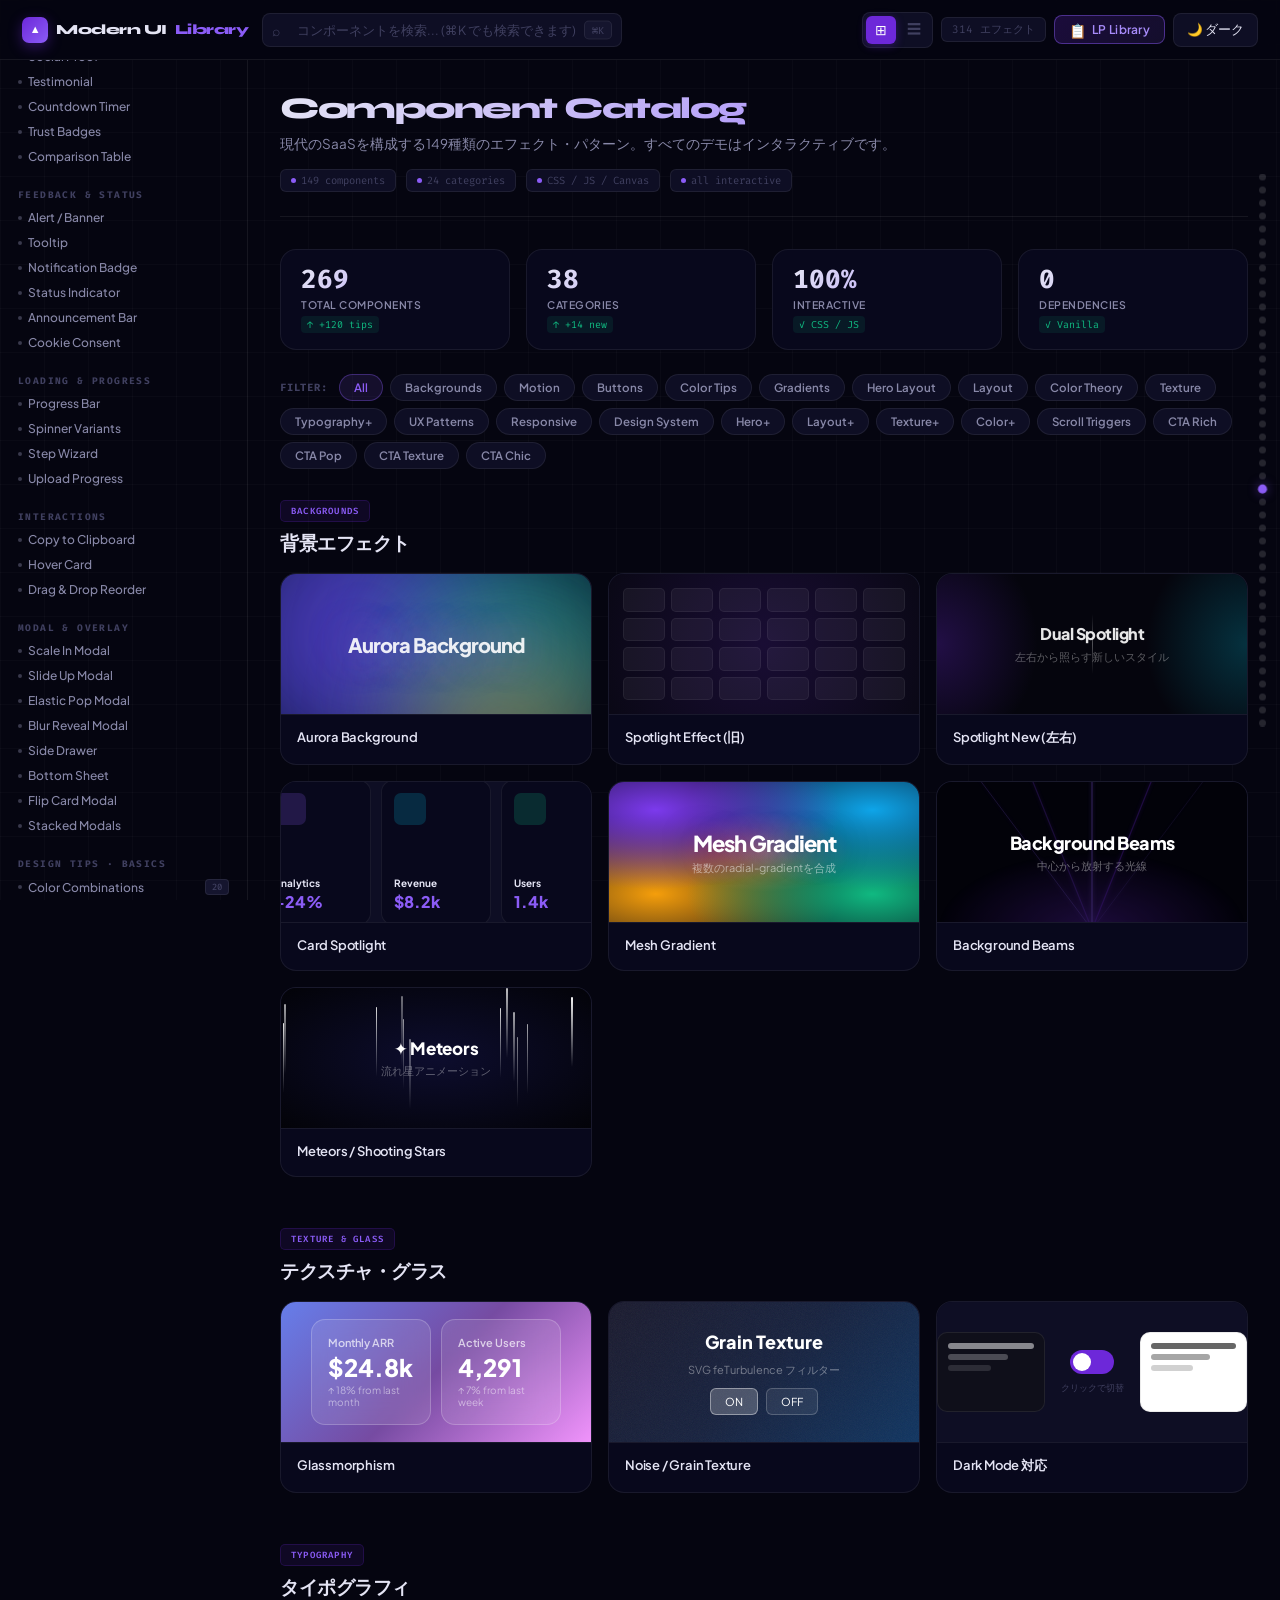
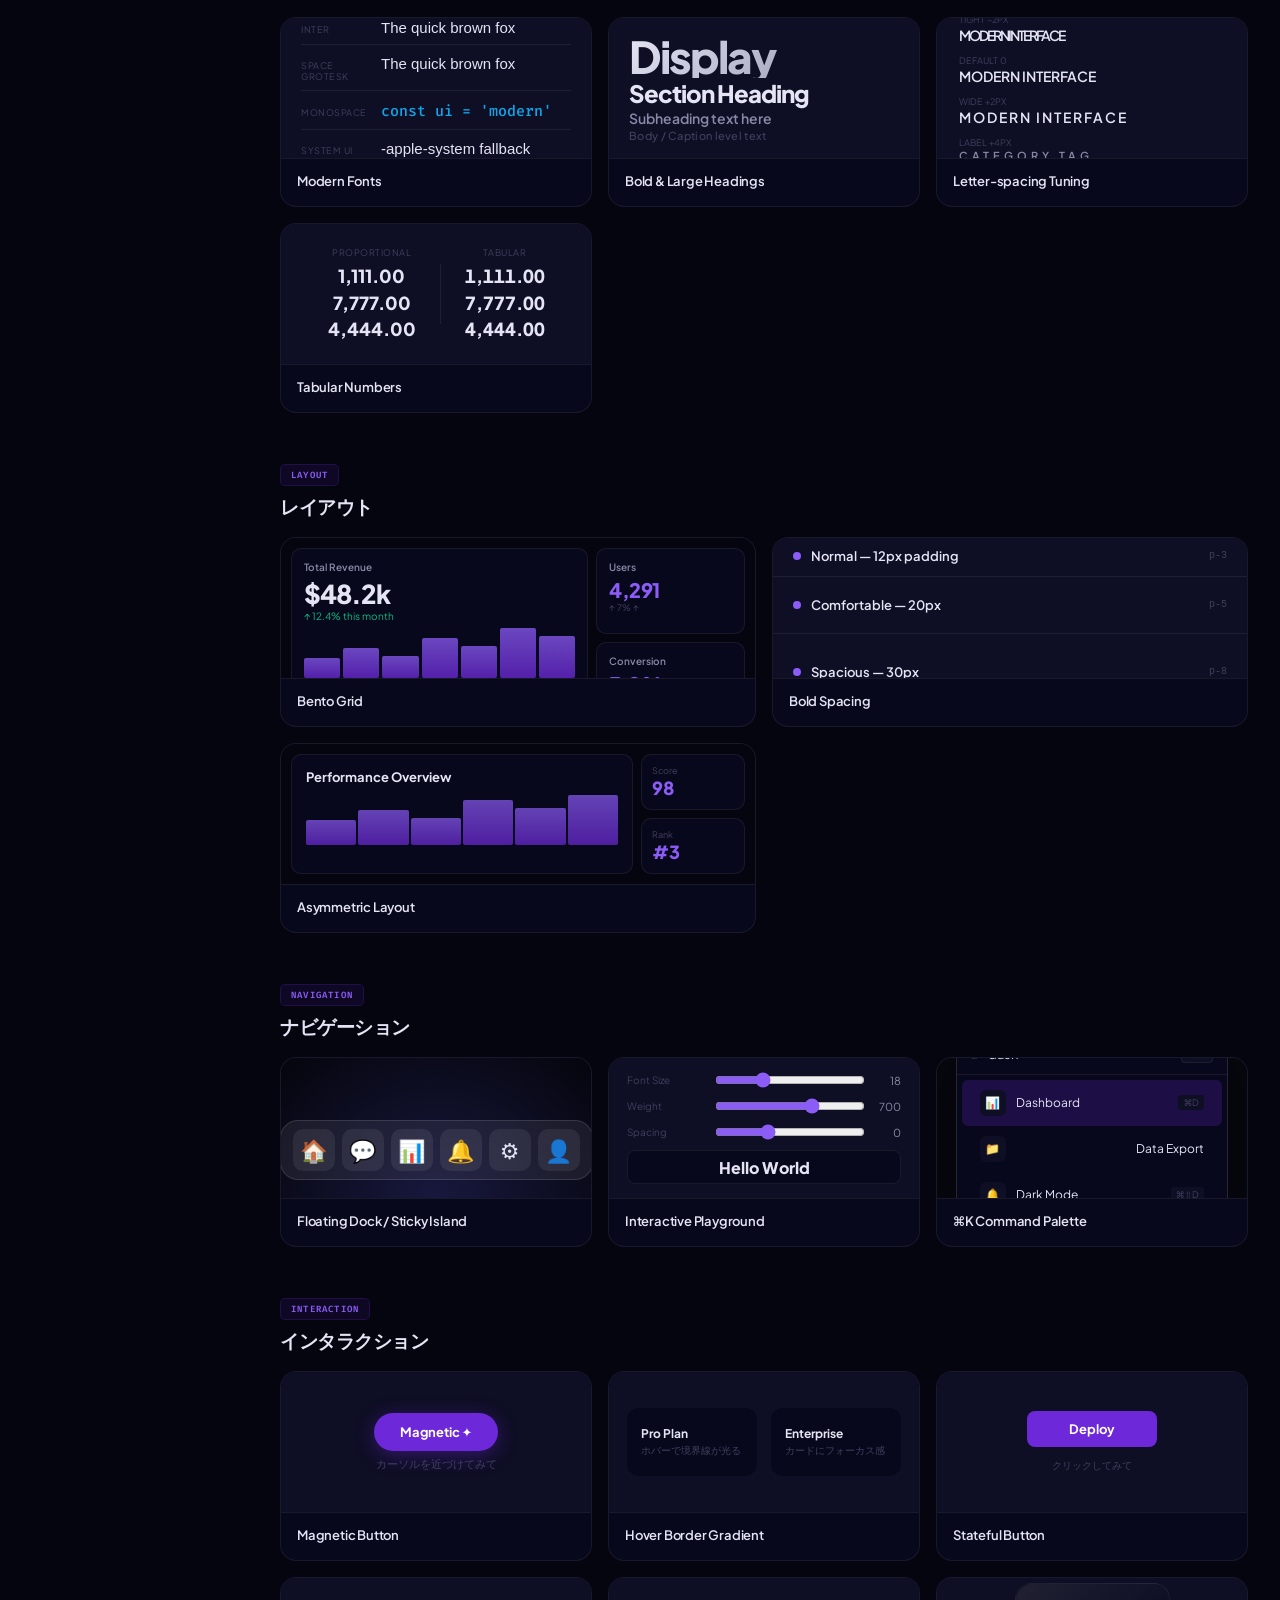
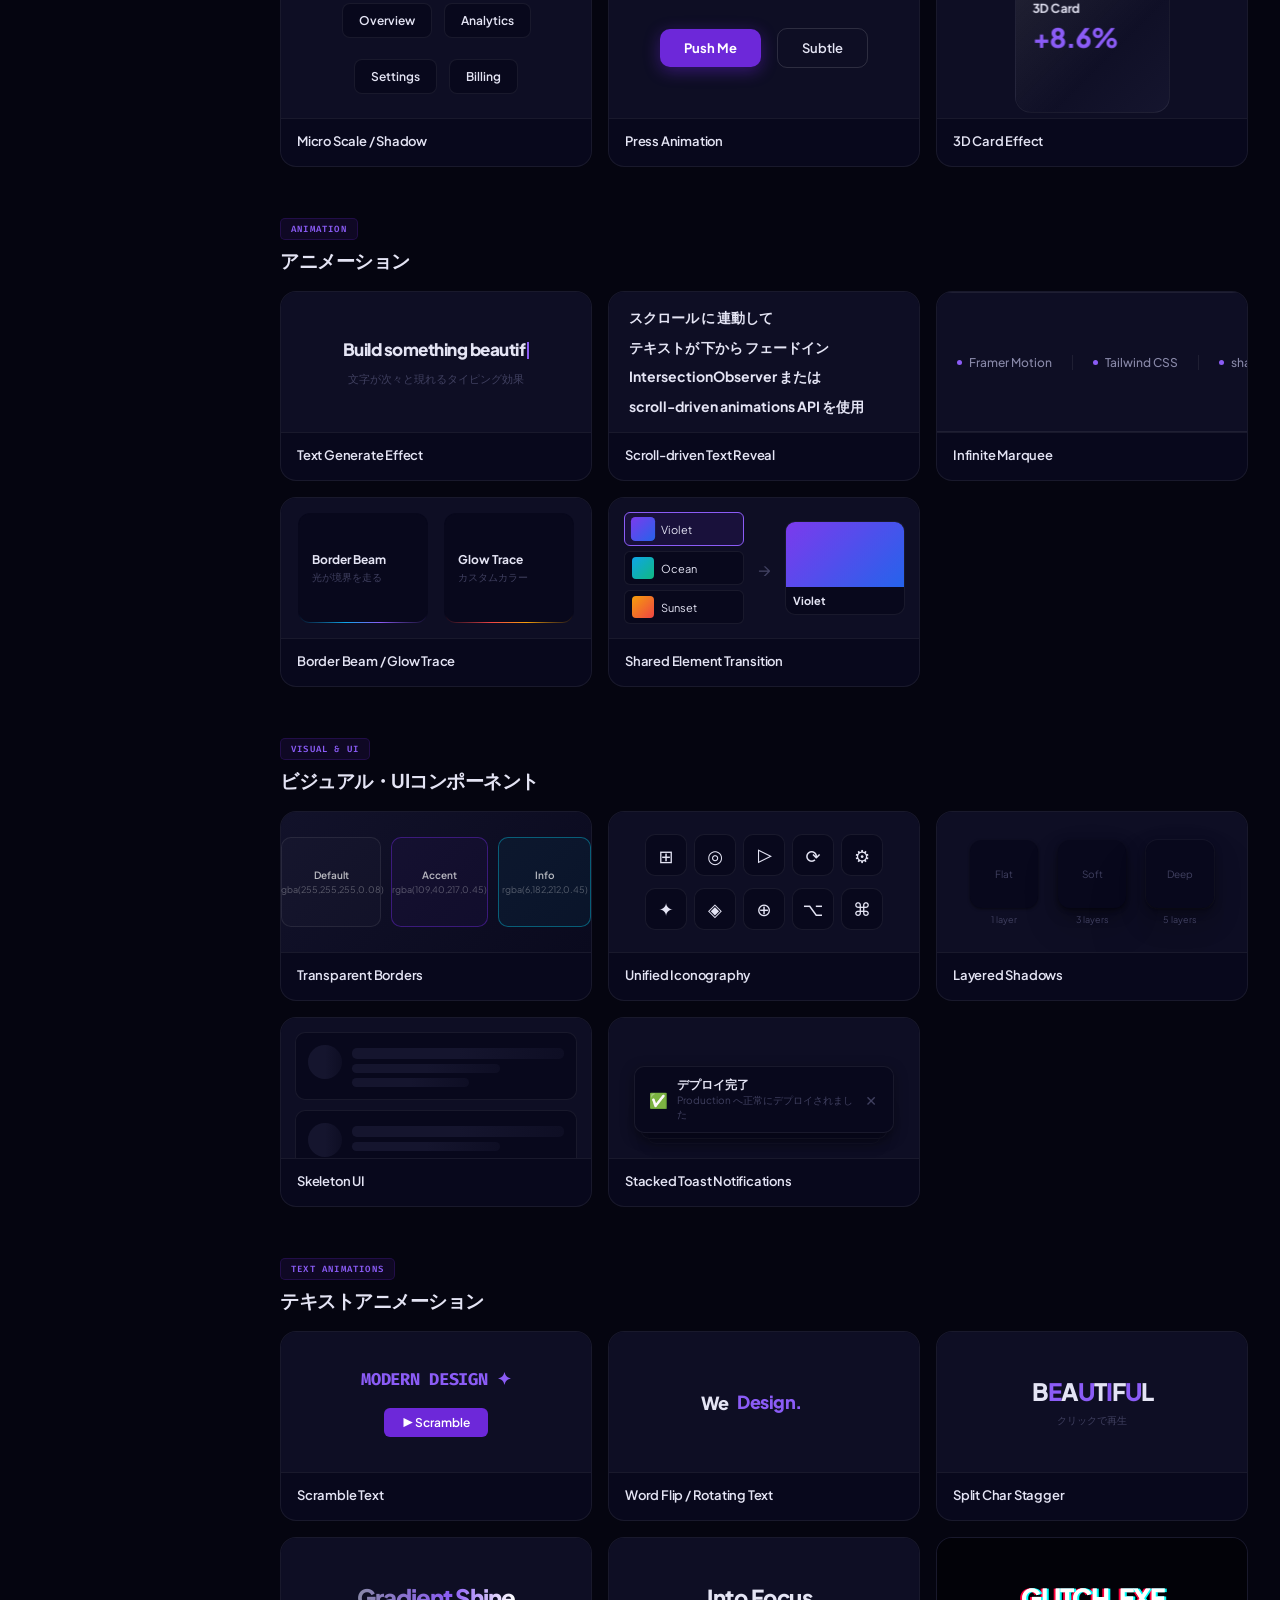
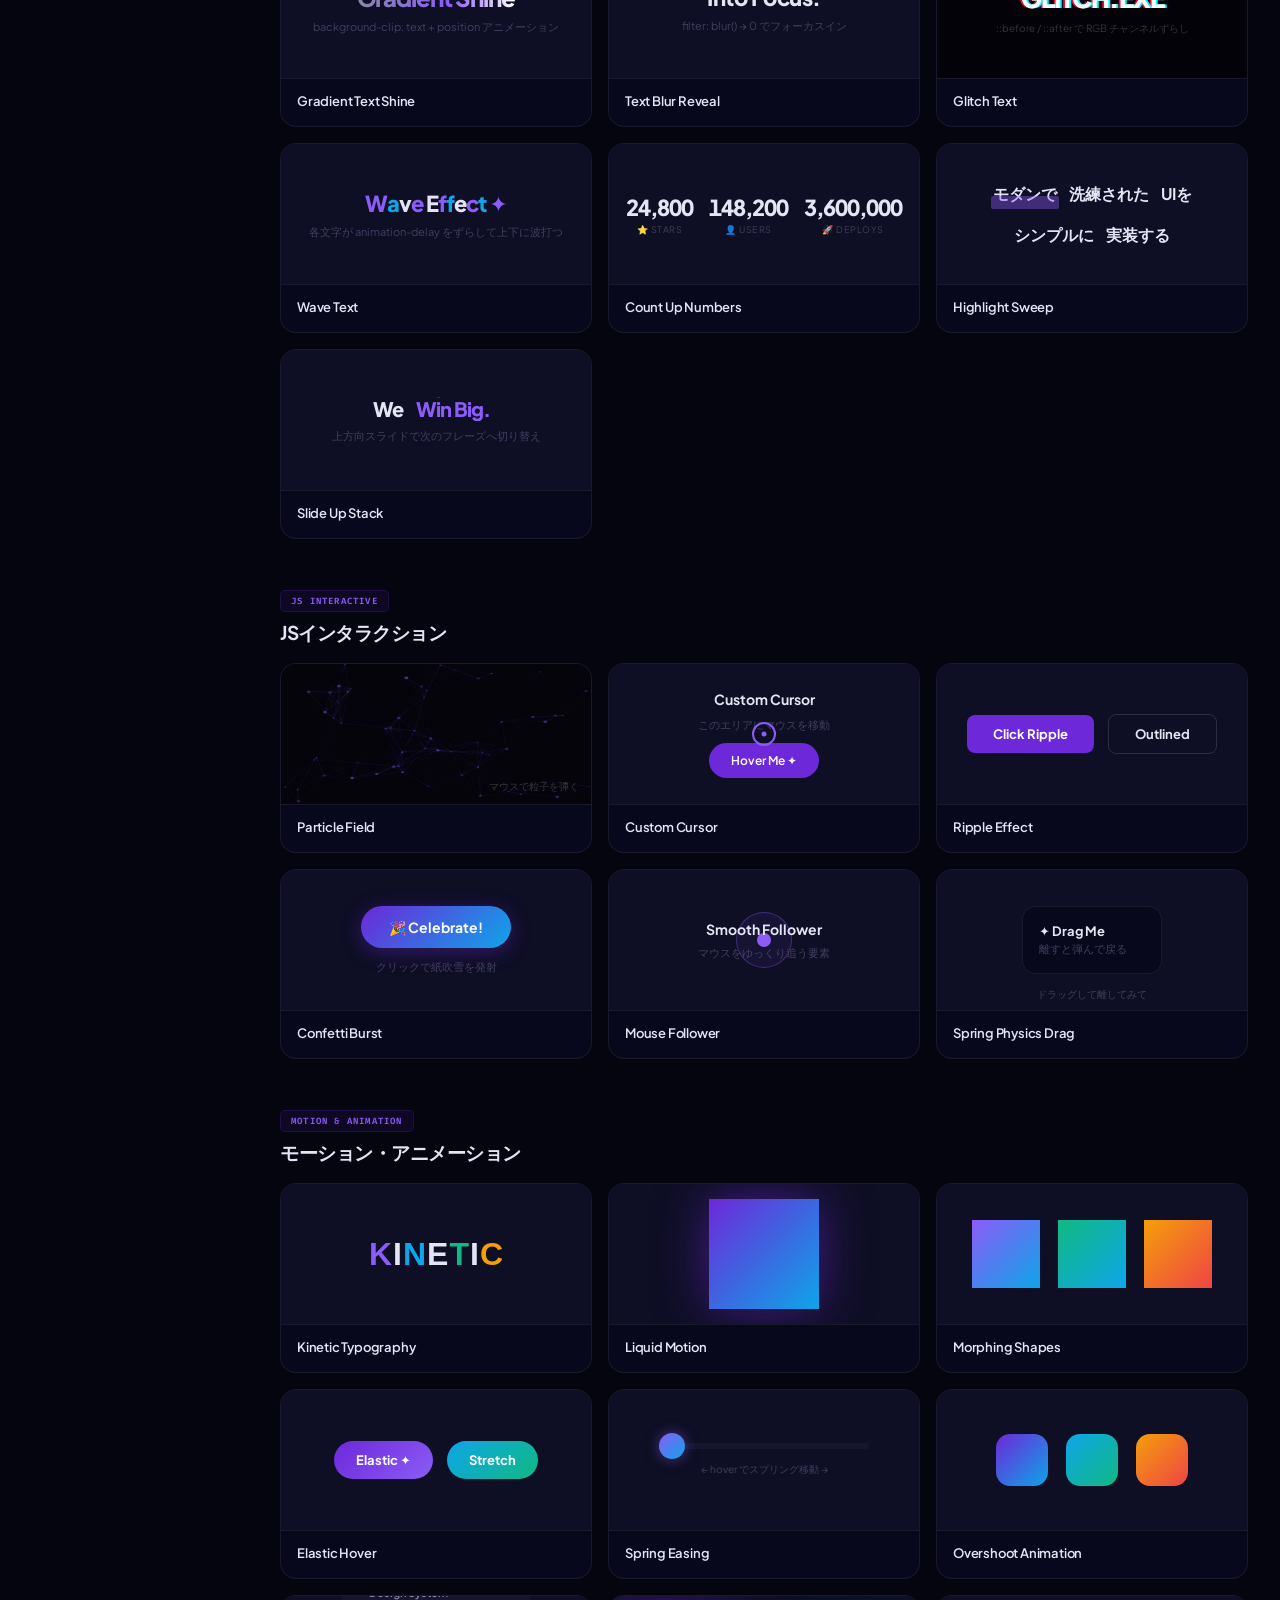
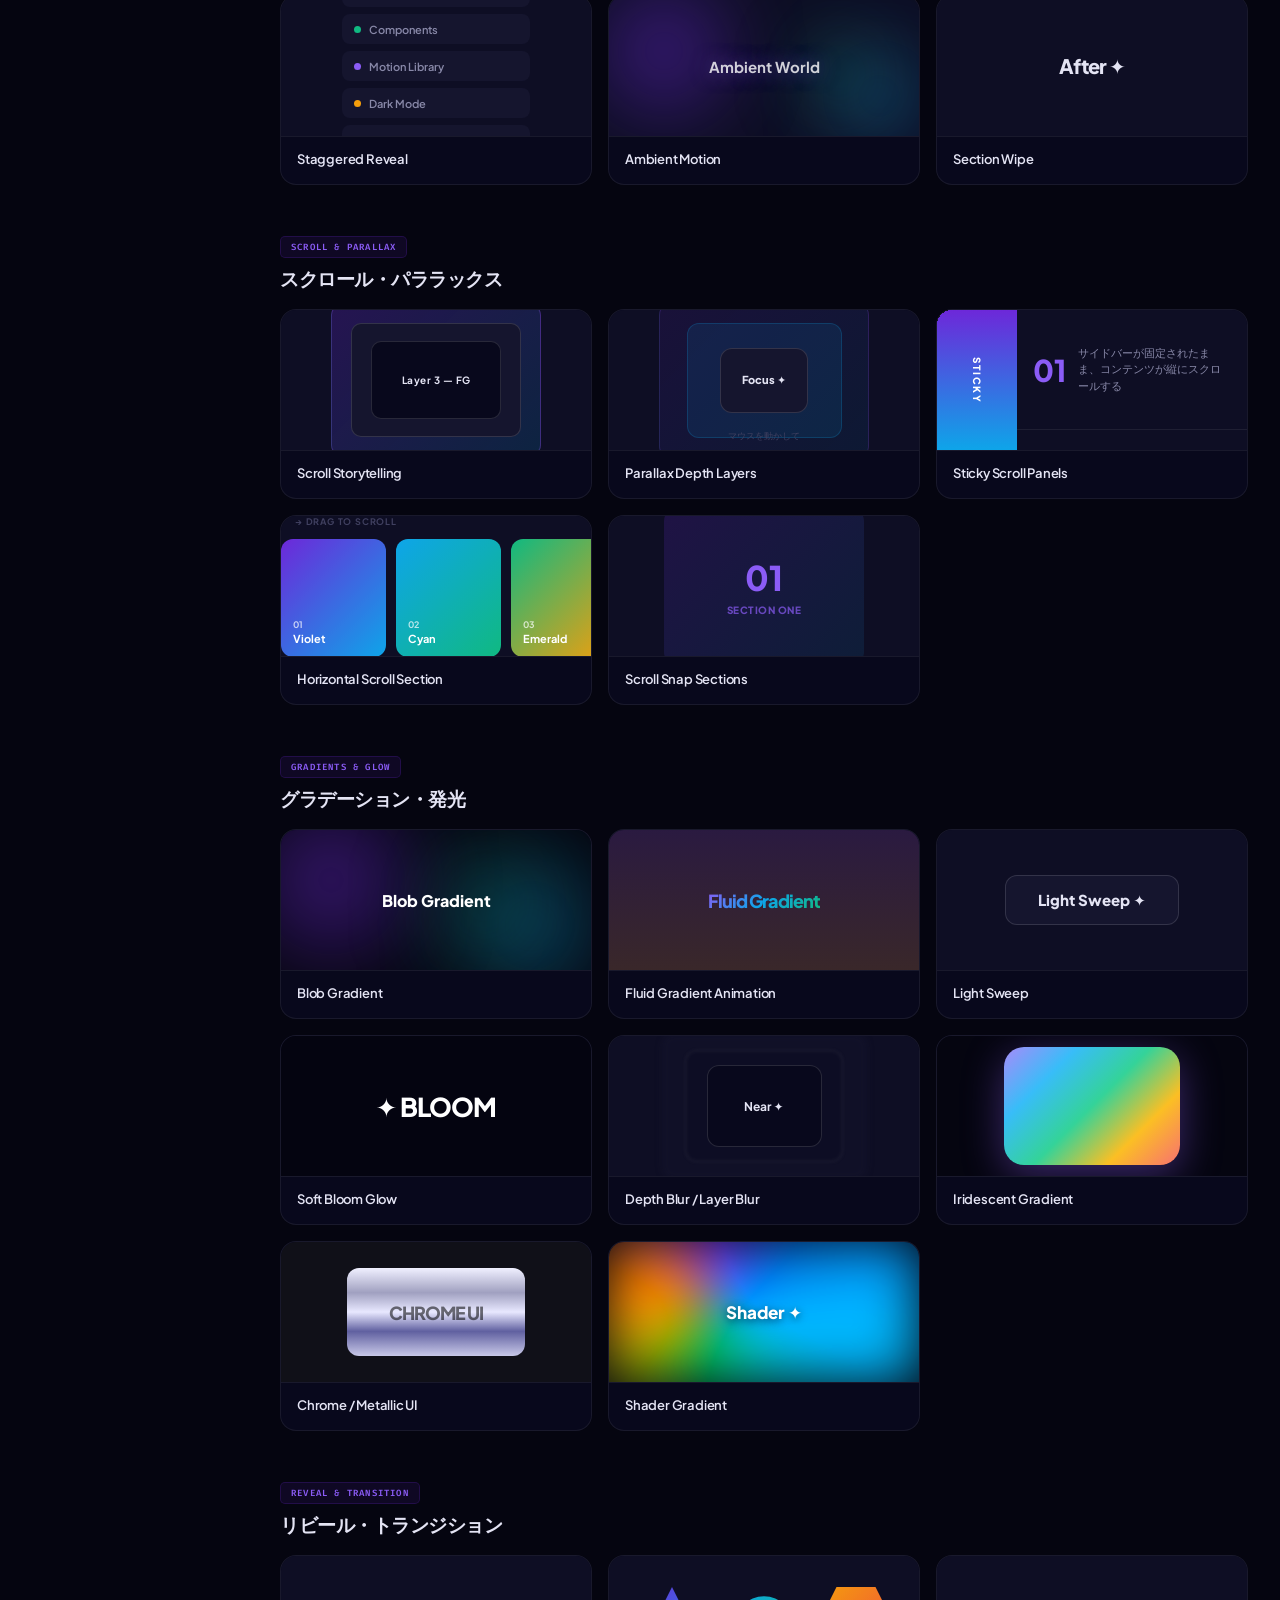
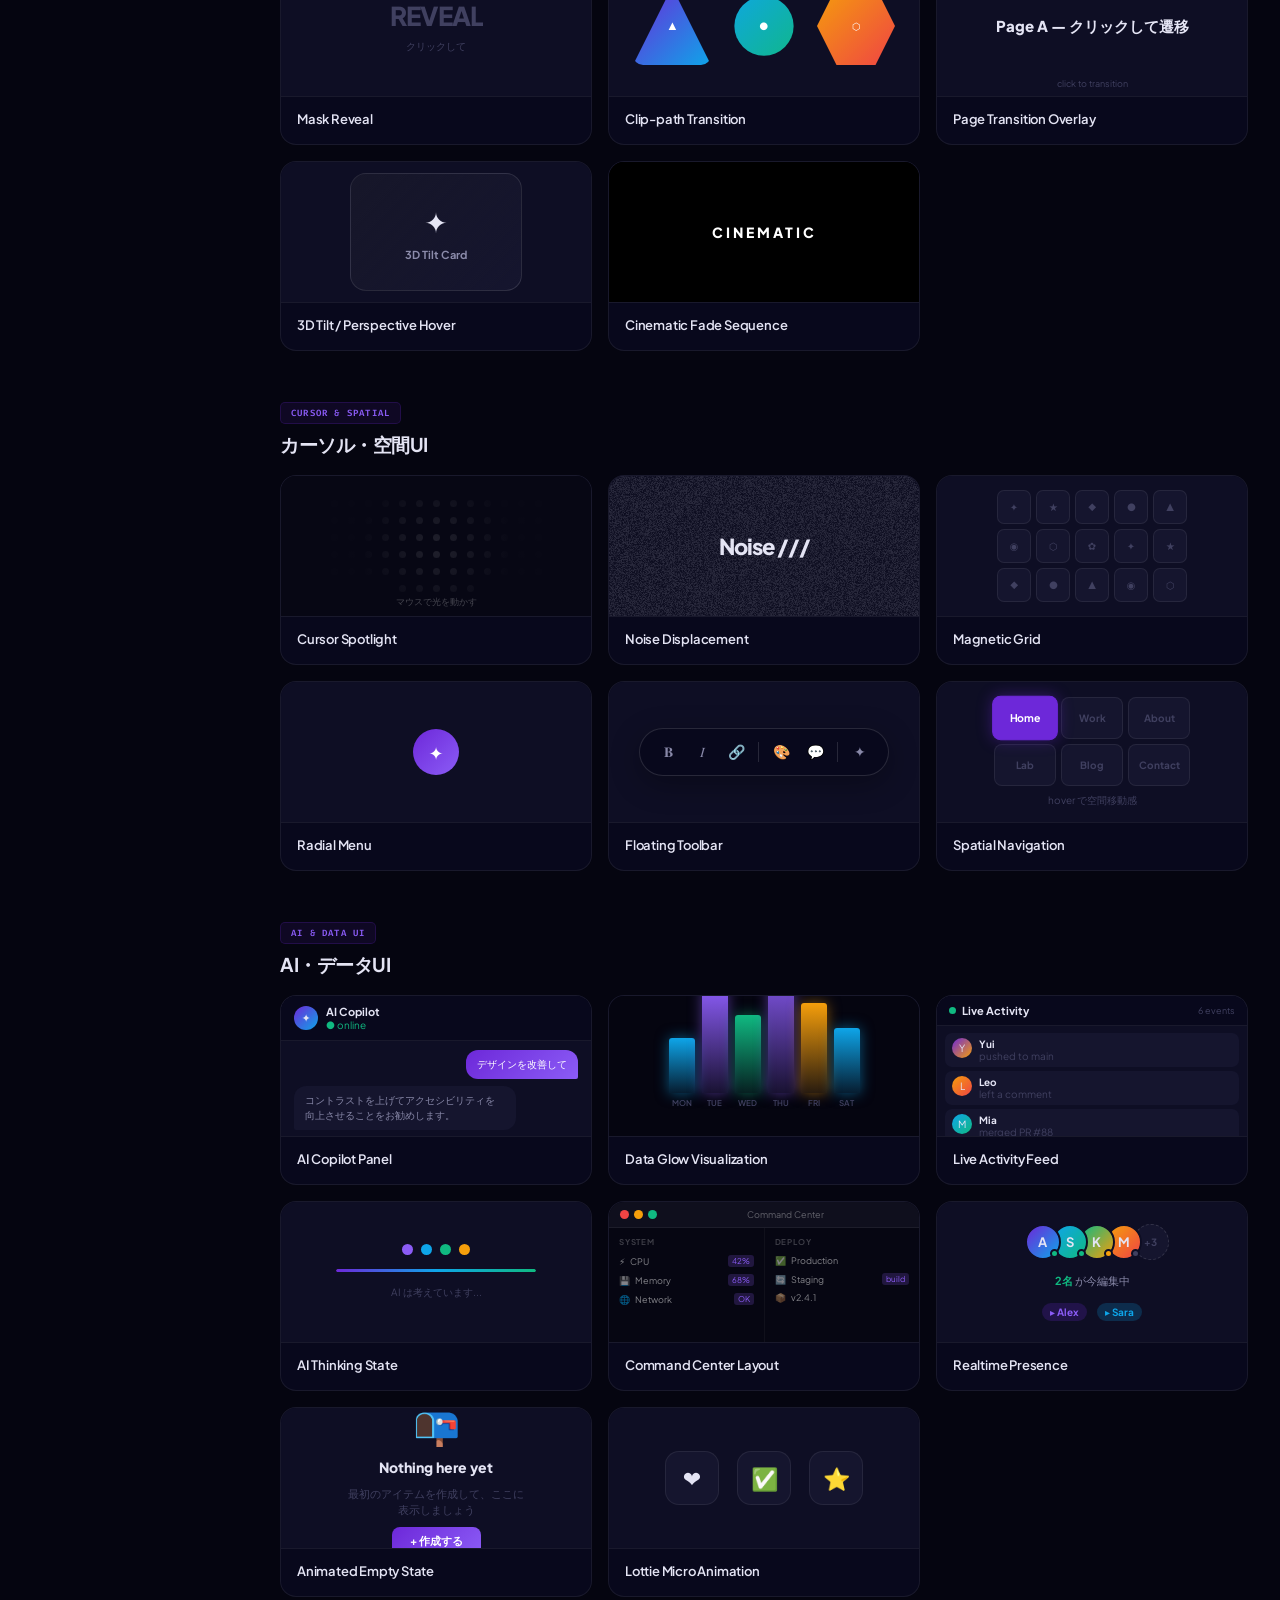
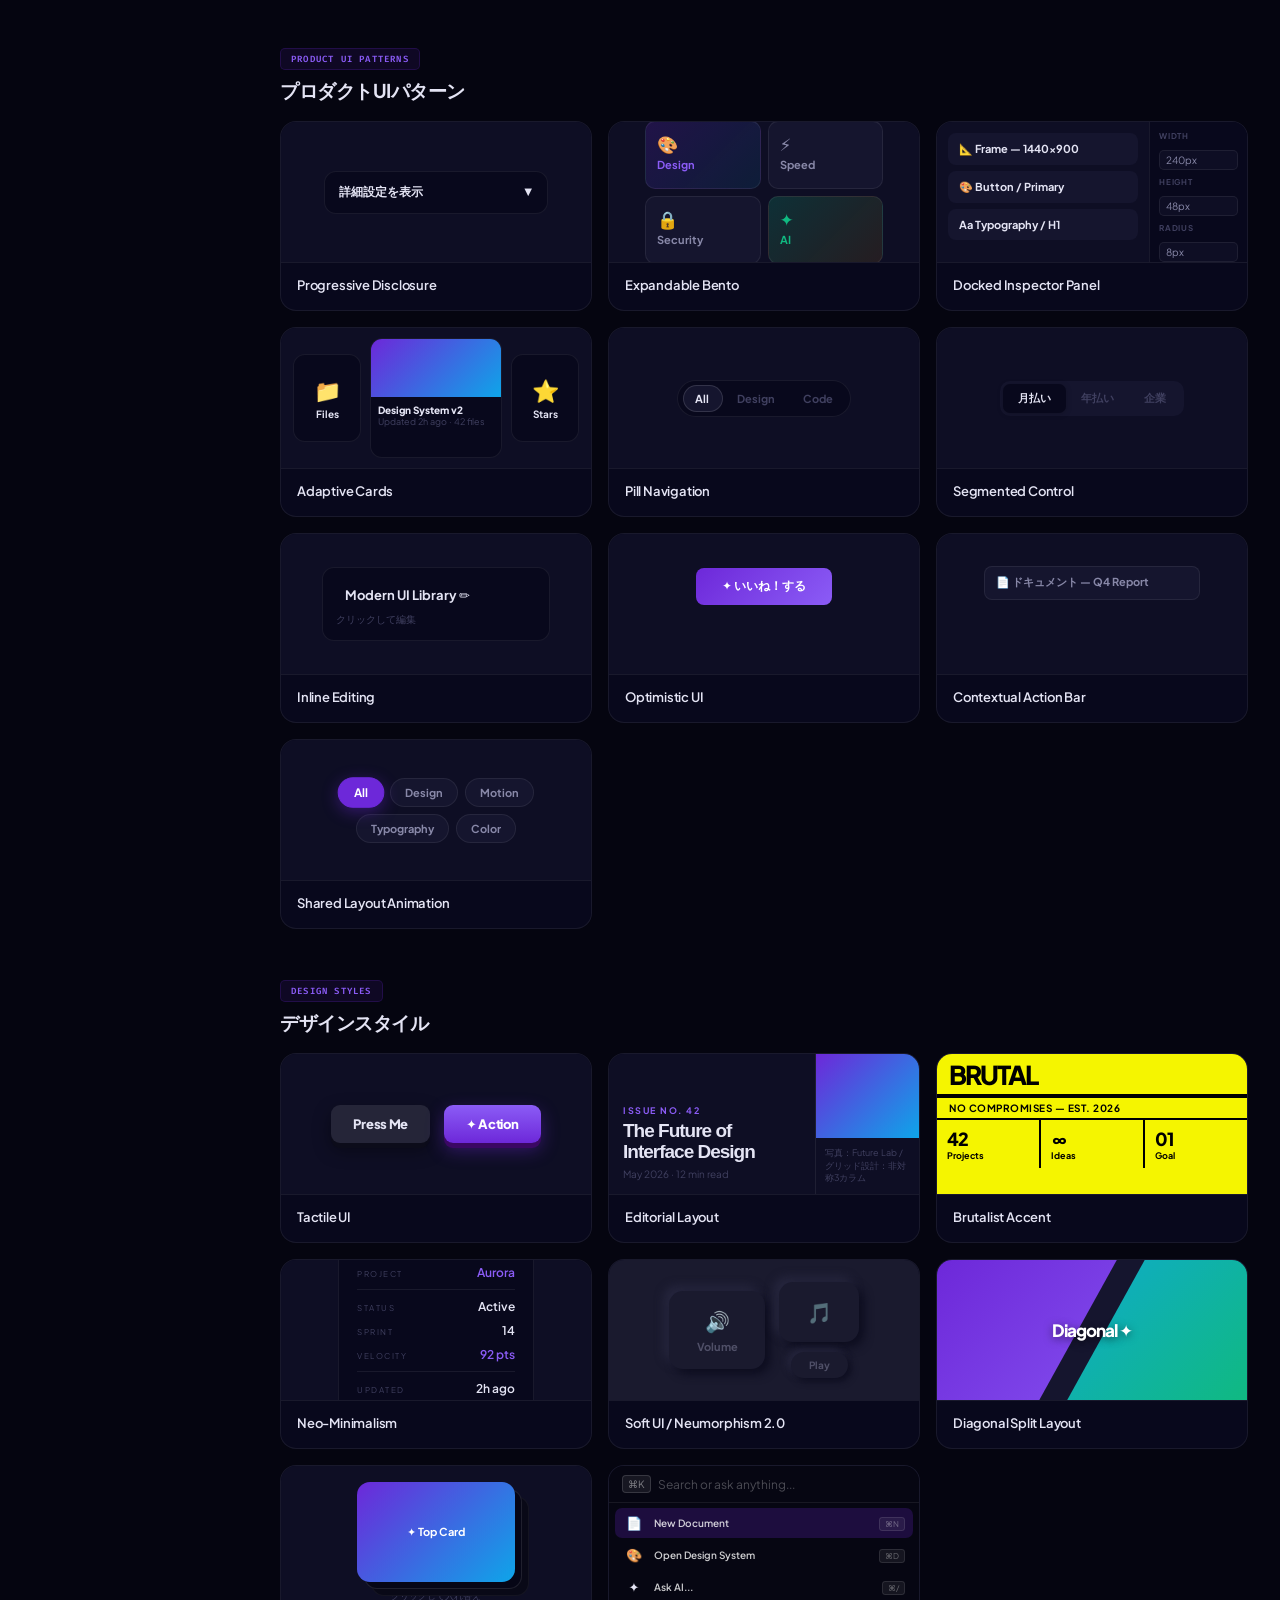
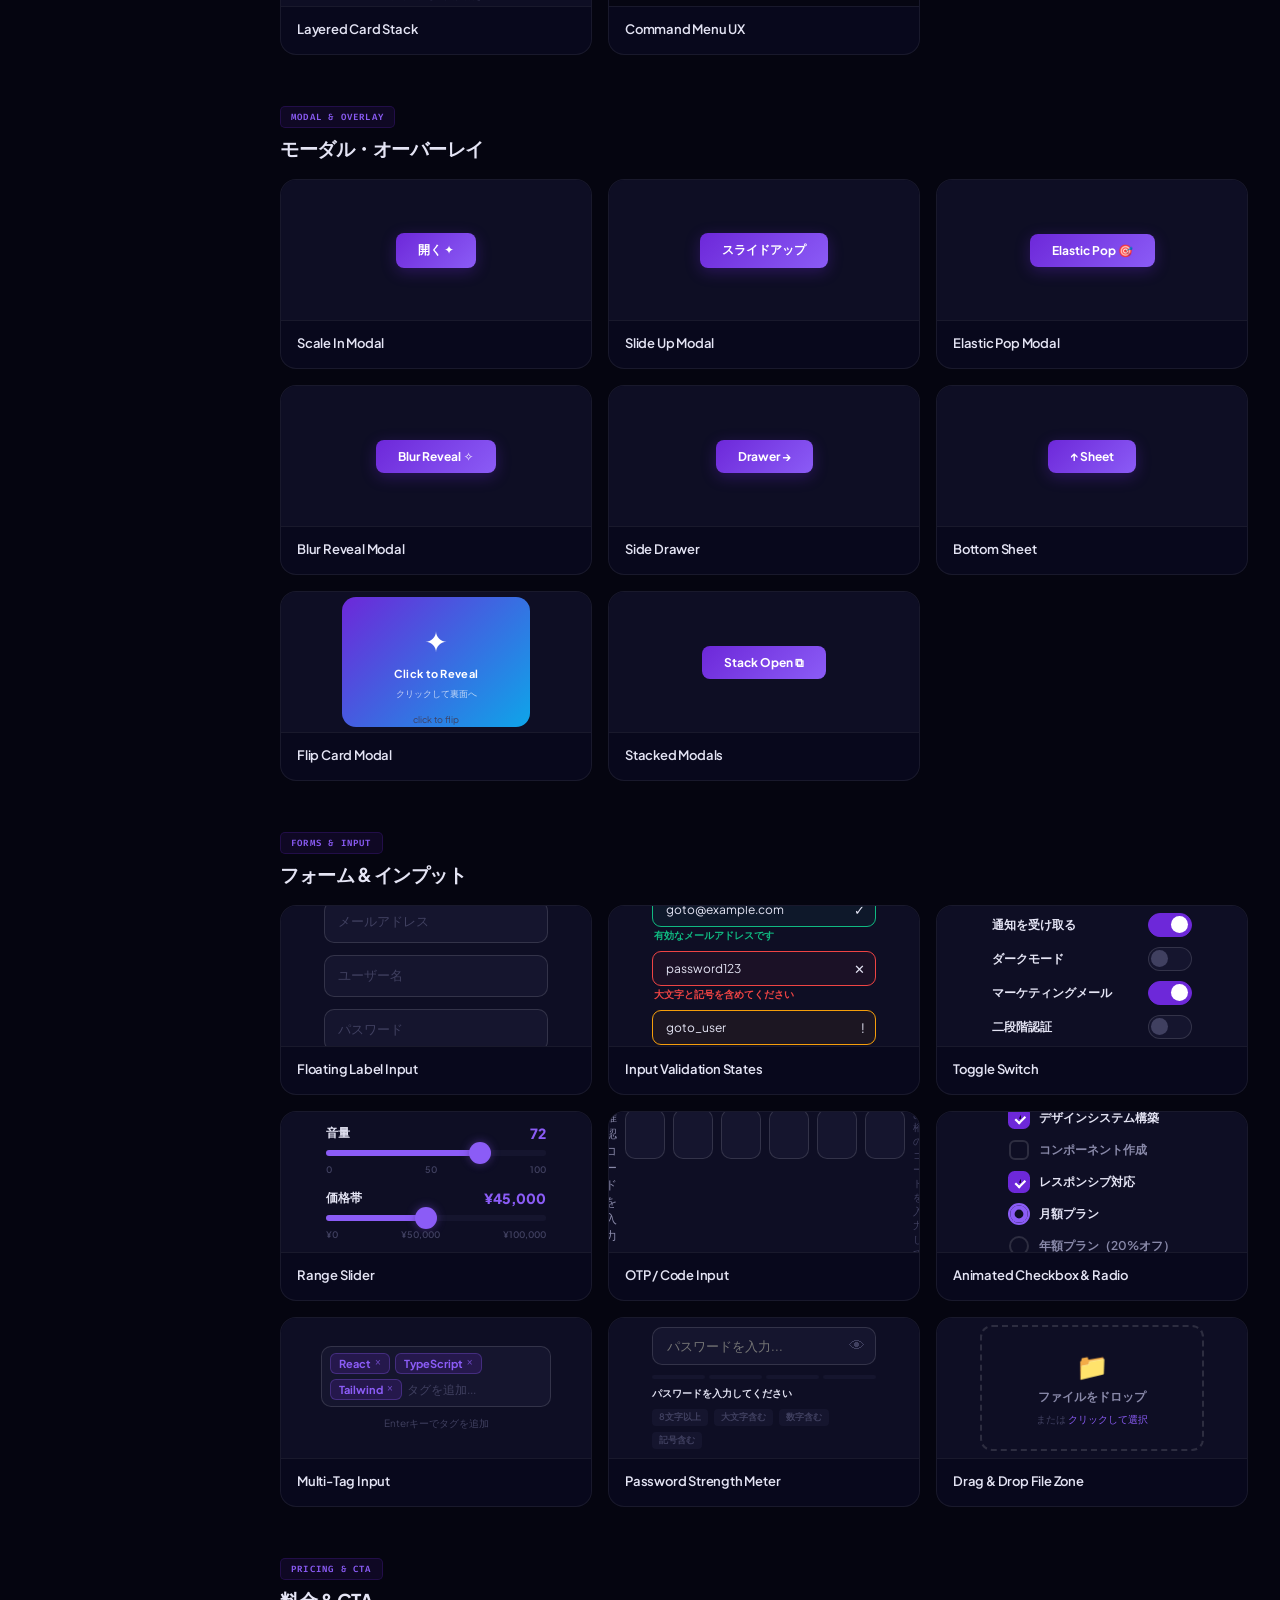
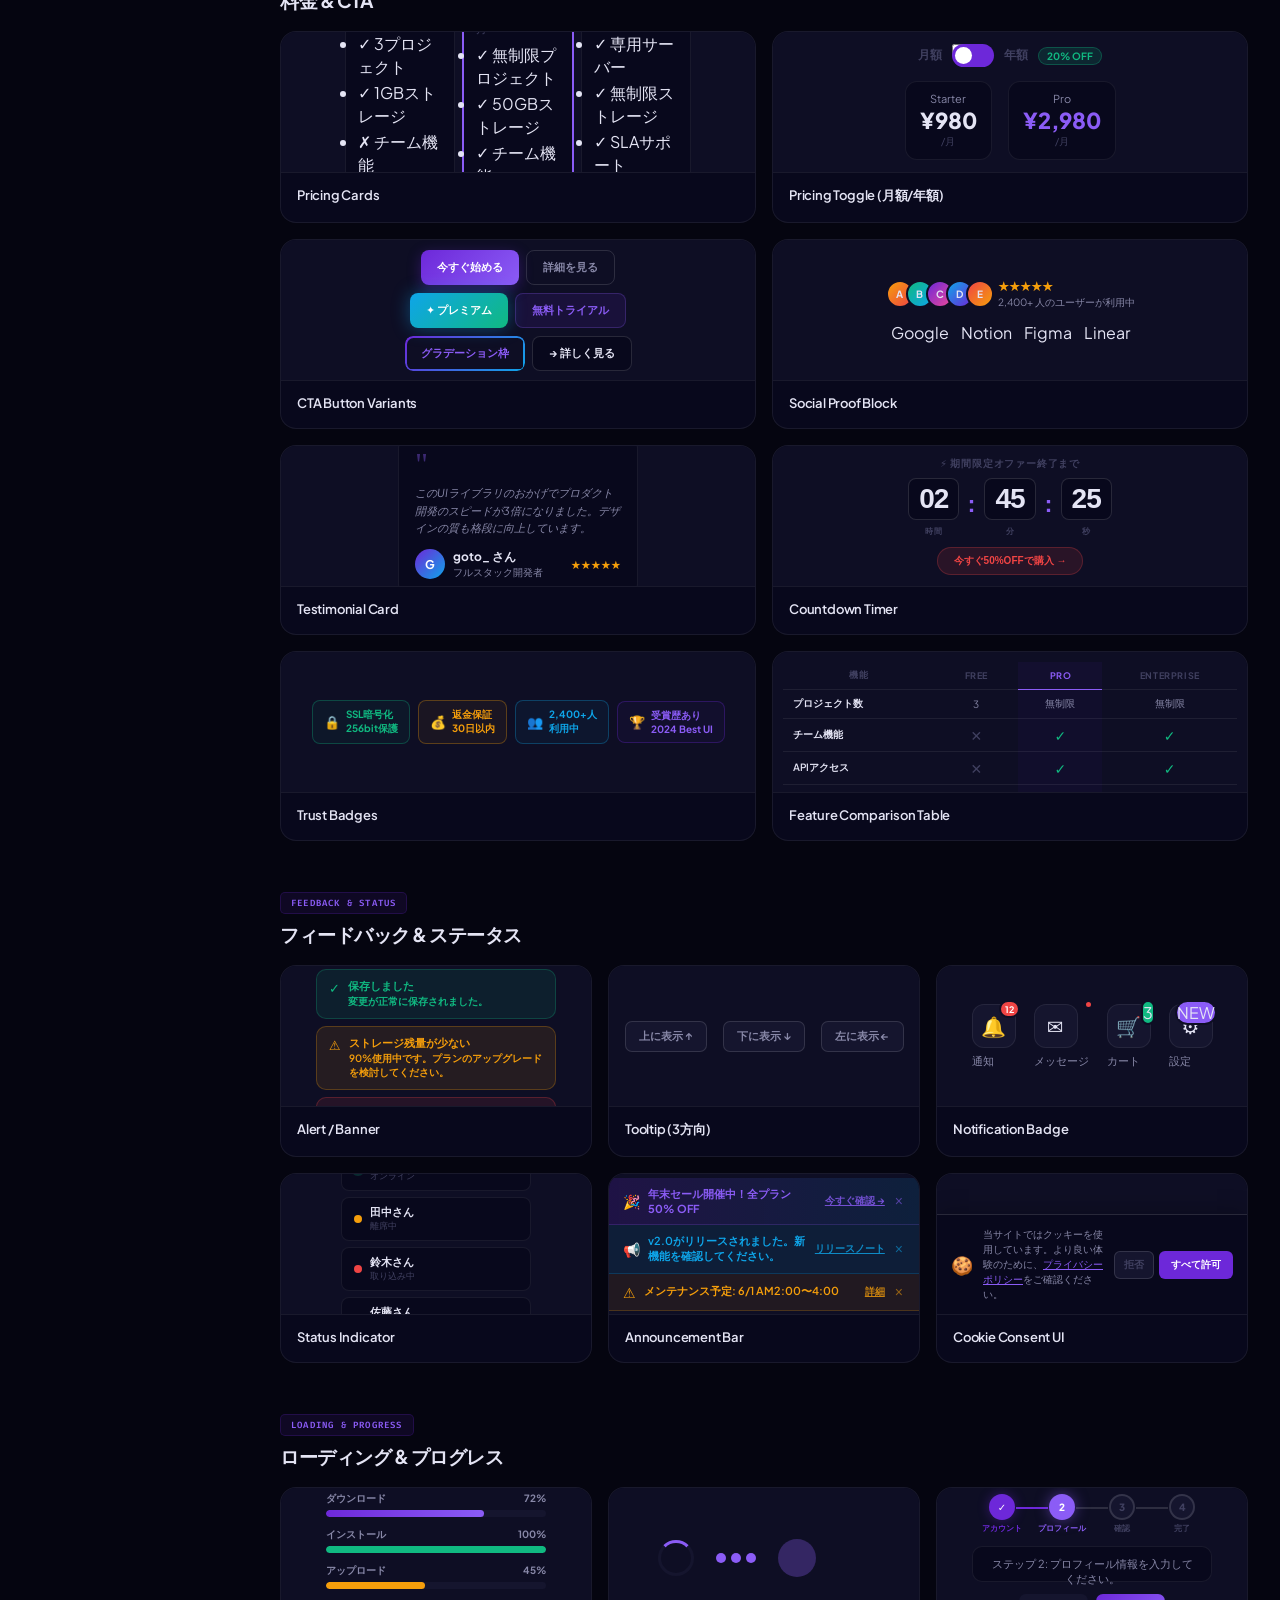
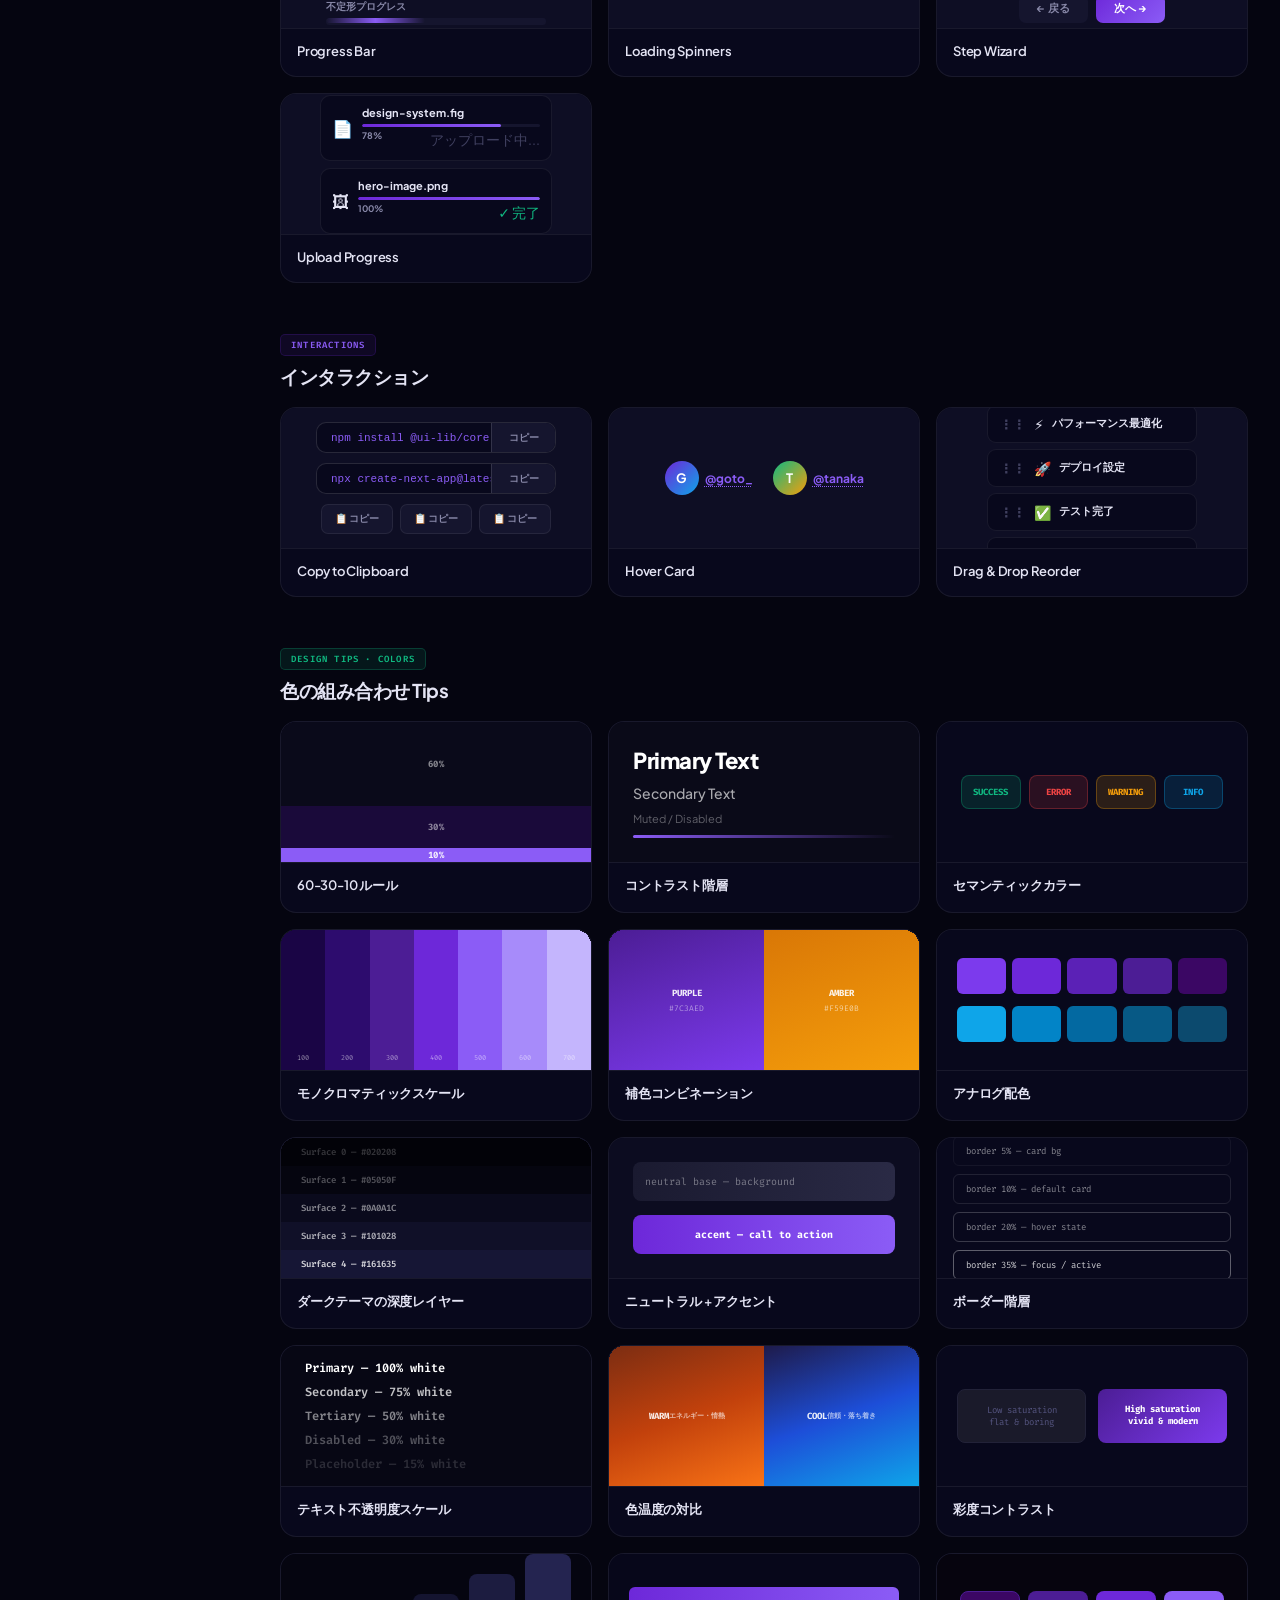
==== commit d926cb73: "feat: add LP Library panel to header - New "LP Library" button in header opens full-screen reference" ====
--- a/index.html
+++ b/index.html
@@ -8,6 +8,7 @@
 <link rel="preconnect" href="https://fonts.gstatic.com" crossorigin>
 <link href="https://fonts.googleapis.com/css2?family=Syne:wght@700;800&family=Plus+Jakarta+Sans:ital,wght@0,300;0,400;0,500;0,600;0,700;0,800;1,400&family=Fira+Code:wght@400;500&display=swap" rel="stylesheet">
 <link rel="stylesheet" href="styles.css">
+<link rel="stylesheet" href="v2-lp-lib.css">
 </head><body>
 
 <header class="hdr">
@@ -26,6 +27,7 @@
       <button class="view-toggle-btn" id="viewList" title="リスト表示">☰</button>
     </div>
     <span class="hdr-count" id="count">269 エフェクト</span>
+    <button class="hdr-btn" id="lpLibBtn"><span class="lpl-btn-icon">📋</span> LP Library</button>
     <button class="hdr-btn" id="themeBtn">🌙 ダーク</button>
   </div>
 </header>
@@ -6585,7 +6587,63 @@
 <!-- ======================== PROGRESS DOTS ======================== -->
 <nav class="progress-dots" id="progressDots" aria-label="セクションナビゲーション"></nav>
 
+<!-- LP Library Overlay -->
+<div id="lpLibOverlay"></div>
+
+<!-- LP Library Panel -->
+<div id="lpLibPanel" role="dialog" aria-label="LP ライブラリ">
+  <div class="lpl-header">
+    <div class="lpl-header-left">
+      <div class="lpl-logo-mark">📋</div>
+      <div>
+        <div class="lpl-title">LP Library</div>
+        <div class="lpl-subtitle">実績パターン集 — 再利用可能なセクション</div>
+      </div>
+    </div>
+    <div class="lpl-search-wrap">
+      <span class="lpl-search-ico">⌕</span>
+      <input type="text" id="lpLibSearch" placeholder="セクション名・カテゴリ・タグで検索...">
+    </div>
+    <span class="lpl-count" id="lpLibCount">20 件</span>
+    <button class="lpl-close" id="lpLibClose" title="閉じる">×</button>
+  </div>
+
+  <div class="lpl-filters">
+    <span class="lpl-filter-label">カテゴリ</span>
+    <div class="lpl-filter-group" id="lpLibCats"></div>
+    <div class="lpl-filter-divider"></div>
+    <span class="lpl-filter-label">ステータス</span>
+    <div class="lpl-filter-group" id="lpLibStatuses"></div>
+  </div>
+
+  <div class="lpl-body">
+    <aside class="lpl-sidebar" id="lpLibSidebar"></aside>
+    <div class="lpl-content">
+      <div id="lpLibResults"></div>
+    </div>
+  </div>
+</div>
+
+<!-- LP Library Detail Panel -->
+<div id="lpLibDetail" role="dialog" aria-label="セクション詳細">
+  <div class="lpl-detail-header">
+    <div class="lpl-detail-header-info">
+      <div class="lpl-detail-name" id="lplDetailName"></div>
+      <div class="lpl-detail-meta" id="lplDetailMeta"></div>
+    </div>
+    <button class="lpl-detail-close" id="lpLibDetailClose" title="詳細を閉じる">×</button>
+  </div>
+  <div class="lpl-tabs" id="lplTabs">
+    <div class="lpl-tab active" data-tab="readme">README</div>
+    <div class="lpl-tab" data-tab="prompt">Prompt</div>
+    <div class="lpl-tab" data-tab="checks">Checks</div>
+    <div class="lpl-tab" data-tab="usage">Usage</div>
+  </div>
+  <div class="lpl-detail-body" id="lplDetailBody"></div>
+</div>
+
 <script src="script.js"></script>
 <script src="script-v2.js"></script>
+<script src="script-lp-lib.js"></script>
 </body>
 </html>
--- a/styles.css
+++ b/styles.css
@@ -3260,3 +3260,187 @@
 .ca24-btn{padding:12px 30px;border-radius:12px;background:linear-gradient(180deg,#9b6dff 0%,#7c3aed 100%);border:none;color:white;font-family:var(--font);font-size:12.5px;font-weight:700;cursor:pointer;box-shadow:0 1px 0 rgba(255,255,255,.15) inset,0 -1px 0 rgba(0,0,0,.3) inset,0 4px 0 #3d1f7a,0 6px 0 #2d1660,0 8px 20px rgba(109,40,217,.5);transform:translateY(-4px);transition:transform .1s,box-shadow .1s;letter-spacing:-.2px}
 .ca24-sub{font-size:9px;color:rgba(255,255,255,.25);font-family:var(--font-mono)}
 .ca24-hint{font-size:8px;color:rgba(255,255,255,.15);font-family:var(--font-mono)}
+
+/* =====================================================================
+   CTA READABILITY FIXES
+   ===================================================================== */
+
+/* 笏笏 1. CTA demo height: 140px 竊・190px 笏笏笏笏笏笏笏笏笏笏笏笏笏笏笏笏笏笏笏笏笏笏笏笏笏笏笏笏笏笏笏笏 */
+.main.view-grid #cta-rich .demo,
+.main.view-grid #cta-pop .demo,
+.main.view-grid #cta-textured .demo,
+.main.view-grid #cta-chic .demo {
+  height: 190px !important;
+}
+
+/* 笏笏 2. Fix light-background CTAs 竊・dark wrapper, component as island 笏笏 */
+
+/* CA7 Brutalist: dark outer, yellow btn still pops */
+.d-ca7 { background: #0c0b14; }
+.d-ca7 .ca7-sub { color: rgba(255,255,255,.35); font-size: 9.5px; }
+
+/* CA9 Sticker: dark outer, orange+black still readable */
+.d-ca9 { background: #0c0b14; }
+.d-ca9 .ca9-decor { color: rgba(255,255,255,.8); }
+
+/* 笏笏 3. CA1 Shimmer: better spacing 笏笏笏笏笏笏笏笏笏笏笏笏笏笏笏笏笏笏笏笏笏笏笏笏笏笏笏笏笏笏笏笏笏笏 */
+.d-ca1 { gap: 12px; padding: 18px; }
+.ca1-btn { font-size: 13px; padding: 12px 30px; border-radius: 10px; }
+.d-ca1 .ca1-sub { font-size: 9.5px; }
+
+/* 笏笏 4. CA2 Pulse rings: center properly 笏笏笏笏笏笏笏笏笏笏笏笏笏笏笏笏笏笏笏笏笏笏笏笏笏笏笏笏笏 */
+.d-ca2 { padding: 18px; gap: 12px; }
+.ca2-btn { font-size: 13px; padding: 12px 28px; }
+.d-ca2 .ca2-hint { font-size: 9.5px; }
+
+/* 笏笏 5. CA3 Gold: cleaner spacing 笏笏笏笏笏笏笏笏笏笏笏笏笏笏笏笏笏笏笏笏笏笏笏笏笏笏笏笏笏笏笏笏笏笏笏笏 */
+.d-ca3 { gap: 10px; padding: 18px; }
+.ca3-btn { font-size: 13px; padding: 12px 30px; }
+.ca3-eyebrow { font-size: 9px; letter-spacing: 1.5px; }
+
+/* 笏笏 6. CA4 Aurora: larger text 笏笏笏笏笏笏笏笏笏笏笏笏笏笏笏笏笏笏笏笏笏笏笏笏笏笏笏笏笏笏笏笏笏笏笏笏笏笏 */
+.d-ca4 { gap: 12px; }
+.ca4-btn { font-size: 13px; padding: 12px 28px; }
+.ca4-badge { font-size: 9.5px; }
+
+/* 笏笏 7. CA5 Glass card: more padding 笏笏笏笏笏笏笏笏笏笏笏笏笏笏笏笏笏笏笏笏笏笏笏笏笏笏笏笏笏笏笏笏笏 */
+.d-ca5 { padding: 16px; }
+.ca5-h { font-size: 13px; font-weight: 700; }
+.ca5-btn { font-size: 12px; padding: 9px 22px; }
+.ca5-sub { font-size: 9px; }
+.ca5-card { padding: 14px 20px; gap: 9px; }
+
+/* 笏笏 8. CA6 Gradient border: bigger inner 笏笏笏笏笏笏笏笏笏笏笏笏笏笏笏笏笏笏笏笏笏笏笏笏笏笏笏笏 */
+.d-ca6 { gap: 12px; }
+.ca6-btn-txt { font-size: 13px; }
+.ca6-inner { padding: 11px 26px; }
+.d-ca6 .ca6-h { font-size: 11px; color: rgba(255,255,255,.45); }
+
+/* 笏笏 9. CA7 Brutalist: bigger button 笏笏笏笏笏笏笏笏笏笏笏笏笏笏笏笏笏笏笏笏笏笏笏笏笏笏笏笏笏笏笏笏笏 */
+.ca7-btn { font-size: 13px; padding: 12px 26px; }
+
+/* 笏笏 10. CA8 Y2K: bigger/cleaner 笏笏笏笏笏笏笏笏笏笏笏笏笏笏笏笏笏笏笏笏笏笏笏笏笏笏笏笏笏笏笏笏笏笏笏笏笏 */
+.d-ca8 { gap: 10px; padding: 18px; }
+.ca8-btn { font-size: 13px; padding: 12px 28px; }
+.d-ca8 .ca8-stars { font-size: 16px; letter-spacing: 6px; color: rgba(255,180,255,.6); }
+
+/* 笏笏 11. CA9 Sticker: bigger button 笏笏笏笏笏笏笏笏笏笏笏笏笏笏笏笏笏笏笏笏笏笏笏笏笏笏笏笏笏笏笏笏笏笏 */
+.ca9-btn { font-size: 13px; padding: 12px 24px; }
+.ca9-decor { font-size: 12px; }
+
+/* 笏笏 12. CA10 Neon: more prominent 笏笏笏笏笏笏笏笏笏笏笏笏笏笏笏笏笏笏笏笏笏笏笏笏笏笏笏笏笏笏笏笏笏笏笏 */
+.d-ca10 { gap: 12px; padding: 18px; }
+.ca10-btn { font-size: 13px; padding: 12px 28px; letter-spacing: 1px; }
+.d-ca10 .ca10-hint { font-size: 9.5px; }
+
+/* 笏笏 13. CA11 3D: larger 笏笏笏笏笏笏笏笏笏笏笏笏笏笏笏笏笏笏笏笏笏笏笏笏笏笏笏笏笏笏笏笏笏笏笏笏笏笏笏笏笏笏笏笏笏笏 */
+.d-ca11 { gap: 12px; padding: 18px; }
+.ca11-btn { font-size: 13px; padding: 12px 28px; }
+.d-ca11 .ca11-sub { font-size: 9.5px; }
+
+/* 笏笏 14. CA12 Grain: cleaner layout 笏笏笏笏笏笏笏笏笏笏笏笏笏笏笏笏笏笏笏笏笏笏笏笏笏笏笏笏笏笏笏笏笏笏 */
+.d-ca12 { gap: 10px; padding: 18px; }
+.ca12-btn { font-size: 13px; padding: 12px 28px; }
+.d-ca12 .ca12-sub { font-size: 9.5px; }
+.d-ca12 .ca12-stars { font-size: 11px; }
+.ca12-star { font-size: 11px; }
+
+/* 笏笏 15. CA13 Minimal: more breathing room 笏笏笏笏笏笏笏笏笏笏笏笏笏笏笏笏笏笏笏笏笏笏笏笏笏笏笏 */
+.d-ca13 { gap: 8px; padding: 20px; align-items: flex-start; }
+.ca13-h { font-size: 18px; }
+.ca13-link { font-size: 13px; }
+.ca13-eyebrow { font-size: 9px; }
+
+/* 笏笏 16. CA14 Terminal: bigger text 笏笏笏笏笏笏笏笏笏笏笏笏笏笏笏笏笏笏笏笏笏笏笏笏笏笏笏笏笏笏笏笏笏笏 */
+.d-ca14 { padding: 18px; gap: 0; }
+.ca14-line { font-size: 10.5px; }
+.ca14-btn { font-size: 10.5px; padding: 5px 14px; margin-top: 5px; }
+
+/* 笏笏 17. CA15 Split: bigger text 笏笏笏笏笏笏笏笏笏笏笏笏笏笏笏笏笏笏笏笏笏笏笏笏笏笏笏笏笏笏笏笏笏笏笏笏笏 */
+.d-ca15 { gap: 10px; padding: 20px; }
+.ca15-left, .ca15-right { font-size: 13px; padding: 11px 22px; }
+.ca15-divider-label { font-size: 9px; }
+
+/* 笏笏 18. CA16 Magnetic: bigger 笏笏笏笏笏笏笏笏笏笏笏笏笏笏笏笏笏笏笏笏笏笏笏笏笏笏笏笏笏笏笏笏笏笏笏笏笏笏笏 */
+.d-ca16 { gap: 12px; padding: 18px; }
+.ca16-btn { font-size: 13px; padding: 12px 30px; }
+.d-ca16 .ca16-h { font-size: 11px; }
+.ca16-badge { font-size: 9px; padding: 4px 9px; }
+
+/* 笏笏 19. CA17 Banner: tighter layout 笏笏笏笏笏笏笏笏笏笏笏笏笏笏笏笏笏笏笏笏笏笏笏笏笏笏笏笏笏笏笏笏笏 */
+.d-ca17 { padding: 0; }
+.ca17-h { font-size: 17px; letter-spacing: -.5px; }
+.ca17-primary { font-size: 12px; padding: 9px 18px; }
+.ca17-secondary { font-size: 12px; padding: 9px 14px; }
+.ca17-eyebrow { font-size: 8.5px; }
+
+/* 笏笏 20. CA18 Social proof: adjust spacing 笏笏笏笏笏笏笏笏笏笏笏笏笏笏笏笏笏笏笏笏笏笏笏笏笏笏笏 */
+.d-ca18 { gap: 8px; padding: 16px; }
+.ca18-h { font-size: 12.5px; }
+.ca18-btn { font-size: 12px; padding: 9px 24px; }
+.ca18-trust { font-size: 8.5px; }
+.ca18-av { width: 24px; height: 24px; font-size: 10px; }
+
+/* 笏笏 21. CA19 Multi: adjust sizes 笏笏笏笏笏笏笏笏笏笏笏笏笏笏笏笏笏笏笏笏笏笏笏笏笏笏笏笏笏笏笏笏笏笏笏笏 */
+.d-ca19 { gap: 6px; padding: 16px; }
+.ca19-primary, .ca19-secondary { font-size: 12px; padding: 9px 0; }
+.ca19-ghost { font-size: 11px; }
+.ca19-label { font-size: 8px; }
+
+/* 笏笏 22. CA20 Spring: bigger 笏笏笏笏笏笏笏笏笏笏笏笏笏笏笏笏笏笏笏笏笏笏笏笏笏笏笏笏笏笏笏笏笏笏笏笏笏笏笏笏笏笏 */
+.d-ca20 { gap: 12px; }
+.ca20-btn { font-size: 14px; padding: 13px 30px; }
+.d-ca20 .ca20-sub { font-size: 9.5px; }
+
+/* 笏笏 23. CA21 Typewriter: larger 笏笏笏笏笏笏笏笏笏笏笏笏笏笏笏笏笏笏笏笏笏笏笏笏笏笏笏笏笏笏笏笏笏笏笏笏笏 */
+.d-ca21 { gap: 12px; padding: 18px; }
+.ca21-headline { font-size: 15px; }
+.ca21-btn { font-size: 12px; padding: 10px 24px; }
+
+/* 笏笏 24. CA22 Split pill: bigger 笏笏笏笏笏笏笏笏笏笏笏笏笏笏笏笏笏笏笏笏笏笏笏笏笏笏笏笏笏笏笏笏笏笏笏笏笏 */
+.d-ca22 { gap: 12px; }
+.ca22-icon { width: 44px; font-size: 16px; }
+.ca22-text { font-size: 13px; padding: 11px 20px; }
+.d-ca22 .ca22-sub { font-size: 9.5px; }
+
+/* 笏笏 25. CA23 Countdown: adjust layout 笏笏笏笏笏笏笏笏笏笏笏笏笏笏笏笏笏笏笏笏笏笏笏笏笏笏笏笏笏笏笏 */
+.d-ca23 { gap: 8px; padding: 16px; }
+.ca23-num { font-size: 22px; }
+.ca23-sep { font-size: 18px; }
+.ca23-btn { font-size: 12px; padding: 9px 20px; }
+.d-ca23 .ca23-h { font-size: 11px; }
+
+/* 笏笏 26. CA24 Layered: bigger button 笏笏笏笏笏笏笏笏笏笏笏笏笏笏笏笏笏笏笏笏笏笏笏笏笏笏笏笏笏笏笏笏笏 */
+.d-ca24 { gap: 12px; }
+.ca24-btn { font-size: 13px; padding: 13px 30px; }
+.d-ca24 .ca24-sub { font-size: 9.5px; }
+.d-ca24 .ca24-hint { font-size: 9px; }
+
+/* 笏笏 Drawer: CTA demos get taller slot 笏笏笏笏笏笏笏笏笏笏笏笏笏笏笏笏笏笏笏笏笏笏笏笏笏笏笏笏笏笏笏 */
+#cta-rich .drawer-demo-slot .demo,
+#cta-pop .drawer-demo-slot .demo,
+#cta-textured .drawer-demo-slot .demo,
+#cta-chic .drawer-demo-slot .demo {
+  height: 280px !important;
+}
+
+/* CTA grid: slightly wider min so cards breathe */
+#cta-rich .grid,
+#cta-pop .grid,
+#cta-textured .grid,
+#cta-chic .grid {
+  grid-template-columns: repeat(auto-fill, minmax(280px, 1fr));
+}
+
+/* In list view, CTA demo thumbnail height fix */
+.main.view-list #cta-rich .demo,
+.main.view-list #cta-pop .demo,
+.main.view-list #cta-textured .demo,
+.main.view-list #cta-chic .demo {
+  height: 56px;
+}
+
+/* Ensure all CTA demo backgrounds are opaque (no surface bleed) */
+.demo[class*="d-ca"] {
+  background: var(--surface2);
+}
--- a/v2-lp-lib.css
+++ b/v2-lp-lib.css
@@ -0,0 +1,751 @@
+
+/* =====================================================================
+   LP LIBRARY PANEL — v2-lp-lib.css
+   ===================================================================== */
+
+/* ── Header button ───────────────────────────────────────────────────── */
+#lpLibBtn {
+  display: inline-flex;
+  align-items: center;
+  gap: 6px;
+  padding: 6px 14px;
+  border-radius: 8px;
+  border: 1px solid rgba(139,92,246,.45);
+  background: linear-gradient(135deg, rgba(109,40,217,.22) 0%, rgba(139,92,246,.12) 100%);
+  color: #a78bfa;
+  font-size: 12px;
+  font-weight: 600;
+  letter-spacing: .3px;
+  cursor: pointer;
+  transition: background .18s, border-color .18s, color .18s, transform .12s;
+  white-space: nowrap;
+}
+#lpLibBtn:hover {
+  background: linear-gradient(135deg, rgba(109,40,217,.38) 0%, rgba(139,92,246,.25) 100%);
+  border-color: rgba(139,92,246,.7);
+  color: #c4b5fd;
+  transform: translateY(-1px);
+}
+#lpLibBtn .lpl-btn-icon {
+  font-size: 14px;
+  line-height: 1;
+}
+
+/* ── Panel overlay ───────────────────────────────────────────────────── */
+#lpLibOverlay {
+  position: fixed;
+  inset: 0;
+  background: rgba(0,0,0,.62);
+  backdrop-filter: blur(4px);
+  -webkit-backdrop-filter: blur(4px);
+  z-index: 500;
+  opacity: 0;
+  pointer-events: none;
+  transition: opacity .25s ease;
+}
+#lpLibOverlay.lpl-visible {
+  opacity: 1;
+  pointer-events: all;
+}
+
+/* ── Panel container ─────────────────────────────────────────────────── */
+#lpLibPanel {
+  position: fixed;
+  inset: 0;
+  z-index: 501;
+  display: flex;
+  flex-direction: column;
+  background: #07071a;
+  transform: translateY(32px);
+  opacity: 0;
+  pointer-events: none;
+  transition: transform .3s cubic-bezier(.22,1,.36,1), opacity .25s ease;
+}
+#lpLibPanel.lpl-visible {
+  transform: translateY(0);
+  opacity: 1;
+  pointer-events: all;
+}
+
+/* ── Panel header ────────────────────────────────────────────────────── */
+.lpl-header {
+  display: flex;
+  align-items: center;
+  gap: 16px;
+  padding: 16px 24px;
+  border-bottom: 1px solid rgba(255,255,255,.07);
+  flex-shrink: 0;
+  background: rgba(10,10,30,.6);
+  backdrop-filter: blur(12px);
+}
+.lpl-header-left {
+  display: flex;
+  align-items: center;
+  gap: 10px;
+  flex: 1 1 auto;
+}
+.lpl-logo-mark {
+  width: 32px;
+  height: 32px;
+  border-radius: 8px;
+  background: linear-gradient(135deg, #6d28d9, #8b5cf6);
+  display: flex;
+  align-items: center;
+  justify-content: center;
+  font-size: 16px;
+  flex-shrink: 0;
+}
+.lpl-title {
+  font-size: 15px;
+  font-weight: 700;
+  color: #e2e0ff;
+  letter-spacing: -.2px;
+}
+.lpl-subtitle {
+  font-size: 11px;
+  color: rgba(255,255,255,.38);
+  margin-top: 1px;
+}
+.lpl-search-wrap {
+  position: relative;
+  flex: 0 0 280px;
+}
+.lpl-search-wrap .lpl-search-ico {
+  position: absolute;
+  left: 10px;
+  top: 50%;
+  transform: translateY(-50%);
+  color: rgba(255,255,255,.3);
+  font-size: 14px;
+  pointer-events: none;
+}
+#lpLibSearch {
+  width: 100%;
+  padding: 8px 12px 8px 30px;
+  background: rgba(255,255,255,.06);
+  border: 1px solid rgba(255,255,255,.1);
+  border-radius: 8px;
+  color: #e2e0ff;
+  font-size: 13px;
+  outline: none;
+  transition: border-color .18s, background .18s;
+  box-sizing: border-box;
+}
+#lpLibSearch::placeholder { color: rgba(255,255,255,.28); }
+#lpLibSearch:focus {
+  border-color: rgba(139,92,246,.5);
+  background: rgba(255,255,255,.09);
+}
+.lpl-count {
+  font-size: 11px;
+  color: rgba(255,255,255,.35);
+  flex-shrink: 0;
+}
+.lpl-close {
+  width: 32px;
+  height: 32px;
+  border-radius: 8px;
+  border: 1px solid rgba(255,255,255,.12);
+  background: rgba(255,255,255,.06);
+  color: rgba(255,255,255,.55);
+  font-size: 18px;
+  cursor: pointer;
+  display: flex;
+  align-items: center;
+  justify-content: center;
+  flex-shrink: 0;
+  transition: background .15s, color .15s;
+}
+.lpl-close:hover { background: rgba(255,255,255,.12); color: #fff; }
+
+/* ── Filter bar ──────────────────────────────────────────────────────── */
+.lpl-filters {
+  display: flex;
+  align-items: center;
+  gap: 8px;
+  padding: 10px 24px;
+  border-bottom: 1px solid rgba(255,255,255,.05);
+  flex-shrink: 0;
+  flex-wrap: wrap;
+  background: rgba(8,8,22,.5);
+}
+.lpl-filter-group {
+  display: flex;
+  align-items: center;
+  gap: 4px;
+  flex-wrap: wrap;
+}
+.lpl-filter-label {
+  font-size: 10px;
+  color: rgba(255,255,255,.28);
+  text-transform: uppercase;
+  letter-spacing: .8px;
+  margin-right: 4px;
+  white-space: nowrap;
+}
+.lpl-chip {
+  display: inline-flex;
+  align-items: center;
+  gap: 4px;
+  padding: 4px 10px;
+  border-radius: 20px;
+  border: 1px solid rgba(255,255,255,.1);
+  background: rgba(255,255,255,.05);
+  color: rgba(255,255,255,.5);
+  font-size: 11px;
+  cursor: pointer;
+  transition: all .15s;
+  white-space: nowrap;
+}
+.lpl-chip:hover {
+  border-color: rgba(139,92,246,.4);
+  color: rgba(255,255,255,.8);
+  background: rgba(139,92,246,.1);
+}
+.lpl-chip.active {
+  border-color: #7c3aed;
+  background: rgba(124,58,237,.2);
+  color: #c4b5fd;
+  font-weight: 600;
+}
+.lpl-filter-divider {
+  width: 1px;
+  height: 18px;
+  background: rgba(255,255,255,.1);
+  margin: 0 4px;
+  flex-shrink: 0;
+}
+
+/* ── Main body (sidebar + cards) ─────────────────────────────────────── */
+.lpl-body {
+  display: flex;
+  flex: 1 1 0;
+  min-height: 0;
+  overflow: hidden;
+}
+
+/* ── Sidebar (categories) ────────────────────────────────────────────── */
+.lpl-sidebar {
+  width: 200px;
+  flex-shrink: 0;
+  border-right: 1px solid rgba(255,255,255,.06);
+  overflow-y: auto;
+  padding: 16px 0;
+  scrollbar-width: thin;
+  scrollbar-color: rgba(255,255,255,.1) transparent;
+}
+.lpl-sidebar::-webkit-scrollbar { width: 4px; }
+.lpl-sidebar::-webkit-scrollbar-thumb { background: rgba(255,255,255,.1); border-radius: 4px; }
+.lpl-sb-section {
+  margin-bottom: 4px;
+}
+.lpl-sb-title {
+  font-size: 9px;
+  text-transform: uppercase;
+  letter-spacing: 1px;
+  color: rgba(255,255,255,.25);
+  padding: 8px 16px 4px;
+  font-weight: 600;
+}
+.lpl-sb-link {
+  display: flex;
+  align-items: center;
+  justify-content: space-between;
+  padding: 7px 16px;
+  font-size: 12px;
+  color: rgba(255,255,255,.5);
+  cursor: pointer;
+  border-left: 2px solid transparent;
+  transition: all .15s;
+}
+.lpl-sb-link:hover {
+  color: rgba(255,255,255,.85);
+  background: rgba(255,255,255,.04);
+}
+.lpl-sb-link.active {
+  color: #a78bfa;
+  border-left-color: #7c3aed;
+  background: rgba(124,58,237,.1);
+  font-weight: 600;
+}
+.lpl-sb-count {
+  font-size: 10px;
+  background: rgba(255,255,255,.1);
+  color: rgba(255,255,255,.4);
+  padding: 1px 5px;
+  border-radius: 8px;
+}
+.lpl-sb-link.active .lpl-sb-count {
+  background: rgba(124,58,237,.3);
+  color: #c4b5fd;
+}
+
+/* ── Card grid area ──────────────────────────────────────────────────── */
+.lpl-content {
+  flex: 1 1 0;
+  min-width: 0;
+  overflow-y: auto;
+  padding: 20px 24px;
+  scrollbar-width: thin;
+  scrollbar-color: rgba(255,255,255,.1) transparent;
+}
+.lpl-content::-webkit-scrollbar { width: 5px; }
+.lpl-content::-webkit-scrollbar-thumb { background: rgba(255,255,255,.1); border-radius: 4px; }
+
+#lpLibResults {
+  display: grid;
+  grid-template-columns: repeat(auto-fill, minmax(280px, 1fr));
+  gap: 14px;
+}
+
+/* ── Cards ───────────────────────────────────────────────────────────── */
+.lpl-card {
+  background: rgba(255,255,255,.04);
+  border: 1px solid rgba(255,255,255,.08);
+  border-radius: 12px;
+  padding: 16px;
+  cursor: pointer;
+  transition: background .18s, border-color .18s, transform .15s;
+  display: flex;
+  flex-direction: column;
+  gap: 10px;
+}
+.lpl-card:hover {
+  background: rgba(255,255,255,.07);
+  border-color: rgba(139,92,246,.35);
+  transform: translateY(-2px);
+}
+.lpl-card-top {
+  display: flex;
+  align-items: flex-start;
+  justify-content: space-between;
+  gap: 8px;
+}
+.lpl-card-title {
+  font-size: 13px;
+  font-weight: 700;
+  color: #e2e0ff;
+  line-height: 1.35;
+}
+.lpl-card-source {
+  font-size: 10px;
+  color: rgba(255,255,255,.3);
+  flex-shrink: 0;
+}
+.lpl-card-meta {
+  display: flex;
+  align-items: center;
+  gap: 6px;
+  flex-wrap: wrap;
+}
+.lpl-status {
+  display: inline-flex;
+  align-items: center;
+  gap: 3px;
+  padding: 2px 8px;
+  border-radius: 20px;
+  font-size: 10px;
+  font-weight: 600;
+  letter-spacing: .3px;
+}
+.lpl-status.draft {
+  background: rgba(34,197,94,.12);
+  color: #4ade80;
+  border: 1px solid rgba(34,197,94,.2);
+}
+.lpl-status.candidate {
+  background: rgba(251,191,36,.1);
+  color: #fbbf24;
+  border: 1px solid rgba(251,191,36,.18);
+}
+.lpl-status.review {
+  background: rgba(59,130,246,.12);
+  color: #60a5fa;
+  border: 1px solid rgba(59,130,246,.2);
+}
+.lpl-cat-tag {
+  padding: 2px 8px;
+  border-radius: 4px;
+  font-size: 10px;
+  background: rgba(139,92,246,.12);
+  color: rgba(196,181,253,.7);
+  border: 1px solid rgba(139,92,246,.18);
+}
+.lpl-rank {
+  font-size: 10px;
+  color: rgba(255,255,255,.25);
+}
+.lpl-card-bestfor {
+  display: flex;
+  gap: 4px;
+  flex-wrap: wrap;
+}
+.lpl-tag {
+  padding: 2px 7px;
+  border-radius: 4px;
+  font-size: 10px;
+  background: rgba(255,255,255,.06);
+  color: rgba(255,255,255,.4);
+}
+.lpl-card-badges {
+  display: flex;
+  gap: 6px;
+  align-items: center;
+}
+.lpl-badge {
+  display: inline-flex;
+  align-items: center;
+  gap: 3px;
+  padding: 2px 7px;
+  border-radius: 4px;
+  font-size: 10px;
+}
+.lpl-badge.has-prompt {
+  background: rgba(109,40,217,.15);
+  color: #a78bfa;
+  border: 1px solid rgba(109,40,217,.25);
+}
+.lpl-badge.has-preview {
+  background: rgba(20,184,166,.1);
+  color: #2dd4bf;
+  border: 1px solid rgba(20,184,166,.2);
+}
+.lpl-badge.no-content {
+  background: rgba(255,255,255,.04);
+  color: rgba(255,255,255,.25);
+  border: 1px solid rgba(255,255,255,.08);
+}
+
+/* ── Empty state ─────────────────────────────────────────────────────── */
+.lpl-empty {
+  grid-column: 1 / -1;
+  text-align: center;
+  padding: 48px 24px;
+  color: rgba(255,255,255,.28);
+}
+.lpl-empty-icon { font-size: 36px; margin-bottom: 12px; opacity: .5; }
+.lpl-empty-text { font-size: 13px; }
+
+/* ── Detail panel (right slide-in) ───────────────────────────────────── */
+#lpLibDetail {
+  position: fixed;
+  top: 0;
+  right: 0;
+  bottom: 0;
+  width: min(560px, 90vw);
+  background: #0a0a22;
+  border-left: 1px solid rgba(255,255,255,.1);
+  z-index: 502;
+  transform: translateX(100%);
+  transition: transform .3s cubic-bezier(.22,1,.36,1);
+  display: flex;
+  flex-direction: column;
+  overflow: hidden;
+}
+#lpLibDetail.lpl-detail-open {
+  transform: translateX(0);
+}
+
+.lpl-detail-header {
+  display: flex;
+  align-items: flex-start;
+  gap: 12px;
+  padding: 20px 20px 16px;
+  border-bottom: 1px solid rgba(255,255,255,.07);
+  flex-shrink: 0;
+}
+.lpl-detail-header-info {
+  flex: 1 1 auto;
+  min-width: 0;
+}
+.lpl-detail-name {
+  font-size: 16px;
+  font-weight: 700;
+  color: #e2e0ff;
+  line-height: 1.3;
+  margin-bottom: 6px;
+}
+.lpl-detail-meta {
+  display: flex;
+  gap: 6px;
+  flex-wrap: wrap;
+  align-items: center;
+}
+.lpl-detail-close {
+  width: 30px;
+  height: 30px;
+  border-radius: 7px;
+  border: 1px solid rgba(255,255,255,.12);
+  background: rgba(255,255,255,.05);
+  color: rgba(255,255,255,.5);
+  font-size: 16px;
+  cursor: pointer;
+  display: flex;
+  align-items: center;
+  justify-content: center;
+  flex-shrink: 0;
+  transition: background .15s, color .15s;
+}
+.lpl-detail-close:hover { background: rgba(255,255,255,.12); color: #fff; }
+
+/* ── Detail tabs ─────────────────────────────────────────────────────── */
+.lpl-tabs {
+  display: flex;
+  gap: 0;
+  border-bottom: 1px solid rgba(255,255,255,.07);
+  padding: 0 20px;
+  flex-shrink: 0;
+  background: rgba(8,8,22,.5);
+}
+.lpl-tab {
+  padding: 10px 16px;
+  font-size: 12px;
+  font-weight: 600;
+  color: rgba(255,255,255,.4);
+  cursor: pointer;
+  border-bottom: 2px solid transparent;
+  transition: color .15s, border-color .15s;
+  margin-bottom: -1px;
+}
+.lpl-tab:hover { color: rgba(255,255,255,.7); }
+.lpl-tab.active {
+  color: #a78bfa;
+  border-bottom-color: #7c3aed;
+}
+
+/* ── Detail body ─────────────────────────────────────────────────────── */
+.lpl-detail-body {
+  flex: 1 1 0;
+  overflow-y: auto;
+  padding: 20px;
+  scrollbar-width: thin;
+  scrollbar-color: rgba(255,255,255,.1) transparent;
+}
+.lpl-detail-body::-webkit-scrollbar { width: 4px; }
+.lpl-detail-body::-webkit-scrollbar-thumb { background: rgba(255,255,255,.1); border-radius: 4px; }
+
+/* Tab panels */
+.lpl-panel { display: none; }
+.lpl-panel.active { display: block; }
+
+/* Markdown-style rendering */
+.lpl-md h1 {
+  font-size: 16px;
+  font-weight: 700;
+  color: #e2e0ff;
+  margin: 0 0 12px;
+  padding-bottom: 8px;
+  border-bottom: 1px solid rgba(255,255,255,.08);
+}
+.lpl-md h2 {
+  font-size: 13px;
+  font-weight: 700;
+  color: #c4b5fd;
+  margin: 16px 0 6px;
+}
+.lpl-md h3 {
+  font-size: 12px;
+  font-weight: 600;
+  color: rgba(255,255,255,.6);
+  margin: 12px 0 4px;
+}
+.lpl-md p {
+  font-size: 12px;
+  color: rgba(255,255,255,.6);
+  line-height: 1.7;
+  margin: 0 0 10px;
+}
+.lpl-md ul {
+  margin: 0 0 10px;
+  padding-left: 18px;
+}
+.lpl-md li {
+  font-size: 12px;
+  color: rgba(255,255,255,.6);
+  line-height: 1.65;
+  margin-bottom: 3px;
+}
+.lpl-md li::marker { color: rgba(139,92,246,.5); }
+.lpl-md code {
+  font-family: 'Fira Code', 'JetBrains Mono', monospace;
+  font-size: 11px;
+  background: rgba(139,92,246,.15);
+  color: #c4b5fd;
+  padding: 1px 5px;
+  border-radius: 4px;
+}
+.lpl-md strong { color: rgba(255,255,255,.85); }
+.lpl-md em { color: rgba(196,181,253,.7); }
+.lpl-md hr {
+  border: none;
+  border-top: 1px solid rgba(255,255,255,.07);
+  margin: 14px 0;
+}
+
+/* Checkbox list styling */
+.lpl-checklist { list-style: none; padding: 0; margin: 0; }
+.lpl-checklist li {
+  display: flex;
+  align-items: flex-start;
+  gap: 8px;
+  padding: 7px 0;
+  border-bottom: 1px solid rgba(255,255,255,.04);
+  font-size: 12px;
+  color: rgba(255,255,255,.6);
+  line-height: 1.5;
+}
+.lpl-checklist li:last-child { border-bottom: none; }
+.lpl-check-box {
+  width: 16px;
+  height: 16px;
+  border: 1px solid rgba(255,255,255,.2);
+  border-radius: 4px;
+  background: rgba(255,255,255,.04);
+  flex-shrink: 0;
+  margin-top: 1px;
+}
+.lpl-check-done { background: rgba(109,40,217,.3); border-color: #7c3aed; }
+
+/* Prompt code block */
+.lpl-prompt-block {
+  background: #0d0d22;
+  border: 1px solid rgba(255,255,255,.08);
+  border-radius: 10px;
+  overflow: hidden;
+}
+.lpl-prompt-top {
+  display: flex;
+  align-items: center;
+  justify-content: space-between;
+  padding: 10px 14px 8px;
+  border-bottom: 1px solid rgba(255,255,255,.07);
+}
+.lpl-prompt-lang {
+  font-size: 10px;
+  text-transform: uppercase;
+  letter-spacing: 1px;
+  color: rgba(255,255,255,.3);
+}
+.lpl-copy-btn {
+  padding: 4px 10px;
+  border-radius: 5px;
+  border: 1px solid rgba(139,92,246,.3);
+  background: rgba(109,40,217,.15);
+  color: #a78bfa;
+  font-size: 10px;
+  font-weight: 600;
+  cursor: pointer;
+  transition: background .15s, border-color .15s;
+}
+.lpl-copy-btn:hover { background: rgba(109,40,217,.28); border-color: #7c3aed; }
+.lpl-copy-btn.copied { background: rgba(34,197,94,.15); color: #4ade80; border-color: rgba(34,197,94,.3); }
+.lpl-prompt-code {
+  padding: 14px;
+  overflow-x: auto;
+  font-family: 'Fira Code', 'JetBrains Mono', 'Courier New', monospace;
+  font-size: 11px;
+  line-height: 1.65;
+  color: rgba(226,232,240,.75);
+  white-space: pre-wrap;
+  word-break: break-word;
+  margin: 0;
+}
+
+/* QA badges */
+.lpl-qa-grid {
+  display: grid;
+  grid-template-columns: repeat(auto-fill, minmax(160px, 1fr));
+  gap: 8px;
+  margin-top: 4px;
+}
+.lpl-qa-item {
+  background: rgba(255,255,255,.04);
+  border: 1px solid rgba(255,255,255,.08);
+  border-radius: 8px;
+  padding: 10px 12px;
+}
+.lpl-qa-label {
+  font-size: 9px;
+  text-transform: uppercase;
+  letter-spacing: .8px;
+  color: rgba(255,255,255,.3);
+  margin-bottom: 4px;
+}
+.lpl-qa-value {
+  font-size: 11px;
+  font-weight: 600;
+}
+.lpl-qa-value.required { color: #4ade80; }
+.lpl-qa-value.check_required { color: #fbbf24; }
+.lpl-qa-value.not_applicable { color: rgba(255,255,255,.3); }
+
+/* Best/Avoid grid */
+.lpl-usage-grid {
+  display: grid;
+  grid-template-columns: 1fr 1fr;
+  gap: 10px;
+  margin-top: 8px;
+}
+.lpl-usage-col {
+  background: rgba(255,255,255,.03);
+  border: 1px solid rgba(255,255,255,.06);
+  border-radius: 8px;
+  padding: 12px;
+}
+.lpl-usage-col.best { border-color: rgba(34,197,94,.15); }
+.lpl-usage-col.avoid { border-color: rgba(239,68,68,.15); }
+.lpl-usage-col-title {
+  font-size: 10px;
+  font-weight: 700;
+  text-transform: uppercase;
+  letter-spacing: .8px;
+  margin-bottom: 8px;
+}
+.lpl-usage-col.best .lpl-usage-col-title { color: #4ade80; }
+.lpl-usage-col.avoid .lpl-usage-col-title { color: #f87171; }
+.lpl-usage-col ul {
+  list-style: none;
+  padding: 0;
+  margin: 0;
+  display: flex;
+  flex-direction: column;
+  gap: 5px;
+}
+.lpl-usage-col li {
+  font-size: 11px;
+  color: rgba(255,255,255,.55);
+  padding-left: 14px;
+  position: relative;
+}
+.lpl-usage-col.best li::before { content: '✓'; position: absolute; left: 0; color: #4ade80; }
+.lpl-usage-col.avoid li::before { content: '✕'; position: absolute; left: 0; color: #f87171; }
+
+/* ── Section header ──────────────────────────────────────────────────── */
+.lpl-section-h {
+  font-size: 11px;
+  font-weight: 700;
+  text-transform: uppercase;
+  letter-spacing: .8px;
+  color: rgba(255,255,255,.35);
+  margin: 0 0 10px;
+}
+
+/* ── No content notice ───────────────────────────────────────────────── */
+.lpl-no-content {
+  text-align: center;
+  padding: 32px 20px;
+  color: rgba(255,255,255,.28);
+  font-size: 12px;
+}
+.lpl-no-content .lpl-no-icon { font-size: 28px; opacity: .4; margin-bottom: 8px; }
+
+/* ── Responsive ──────────────────────────────────────────────────────── */
+@media (max-width: 768px) {
+  .lpl-sidebar { display: none; }
+  .lpl-search-wrap { flex: 1 1 auto; min-width: 0; }
+  #lpLibDetail { width: 100vw; }
+  .lpl-filters { padding: 8px 12px; }
+  .lpl-content { padding: 14px 12px; }
+  #lpLibResults { grid-template-columns: 1fr; }
+  .lpl-usage-grid { grid-template-columns: 1fr; }
+}
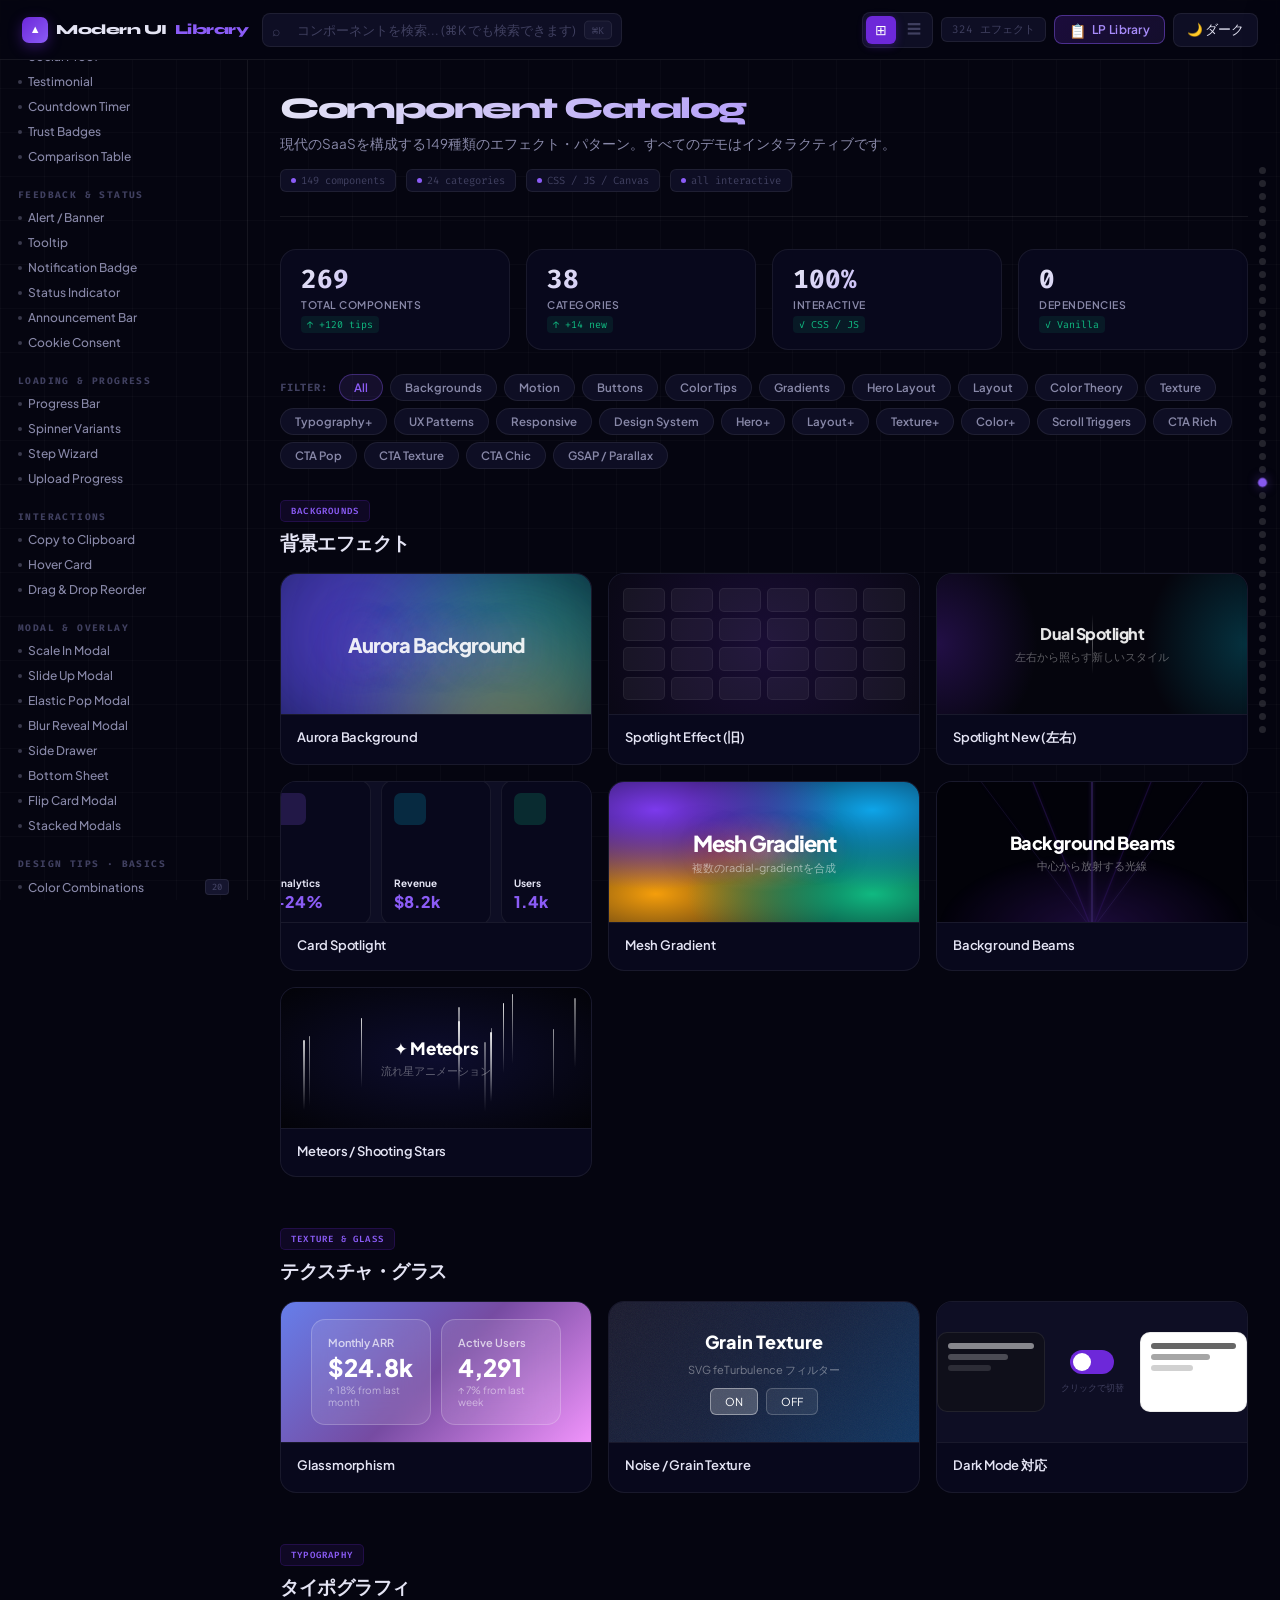
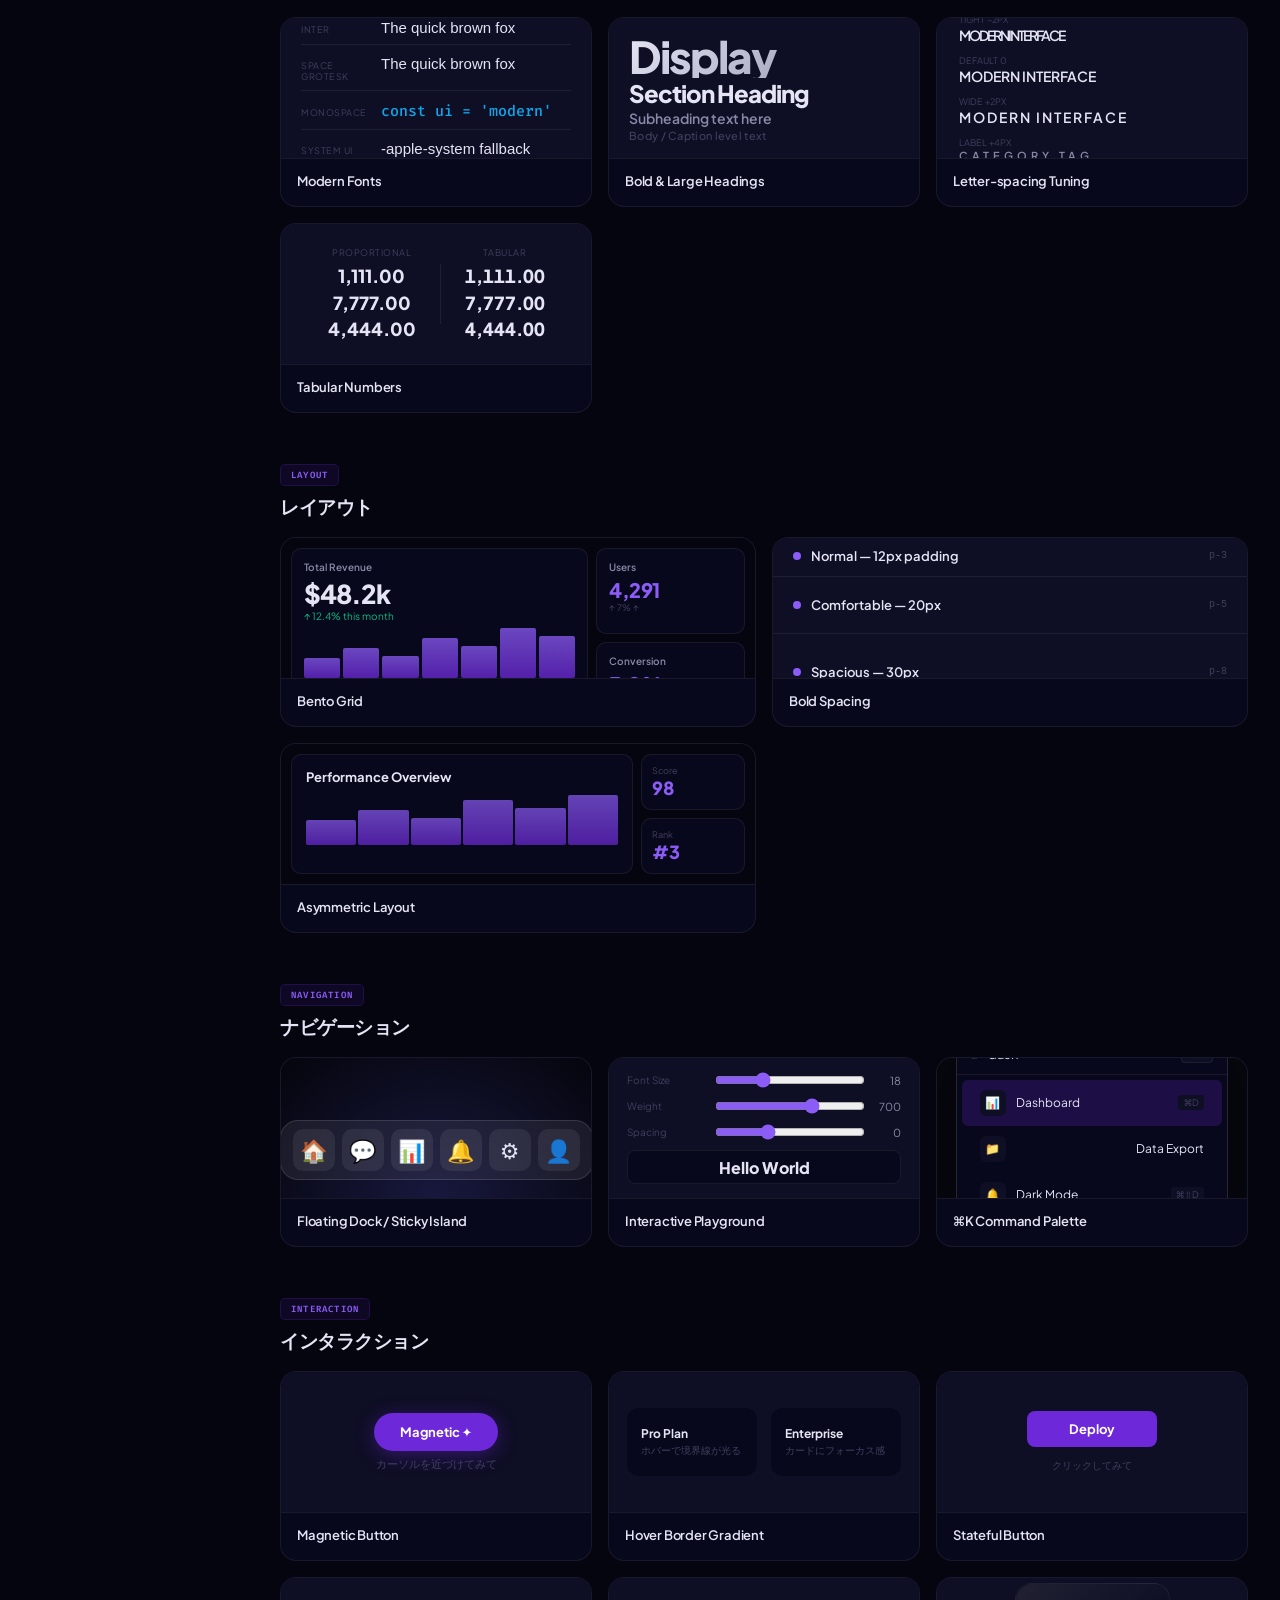
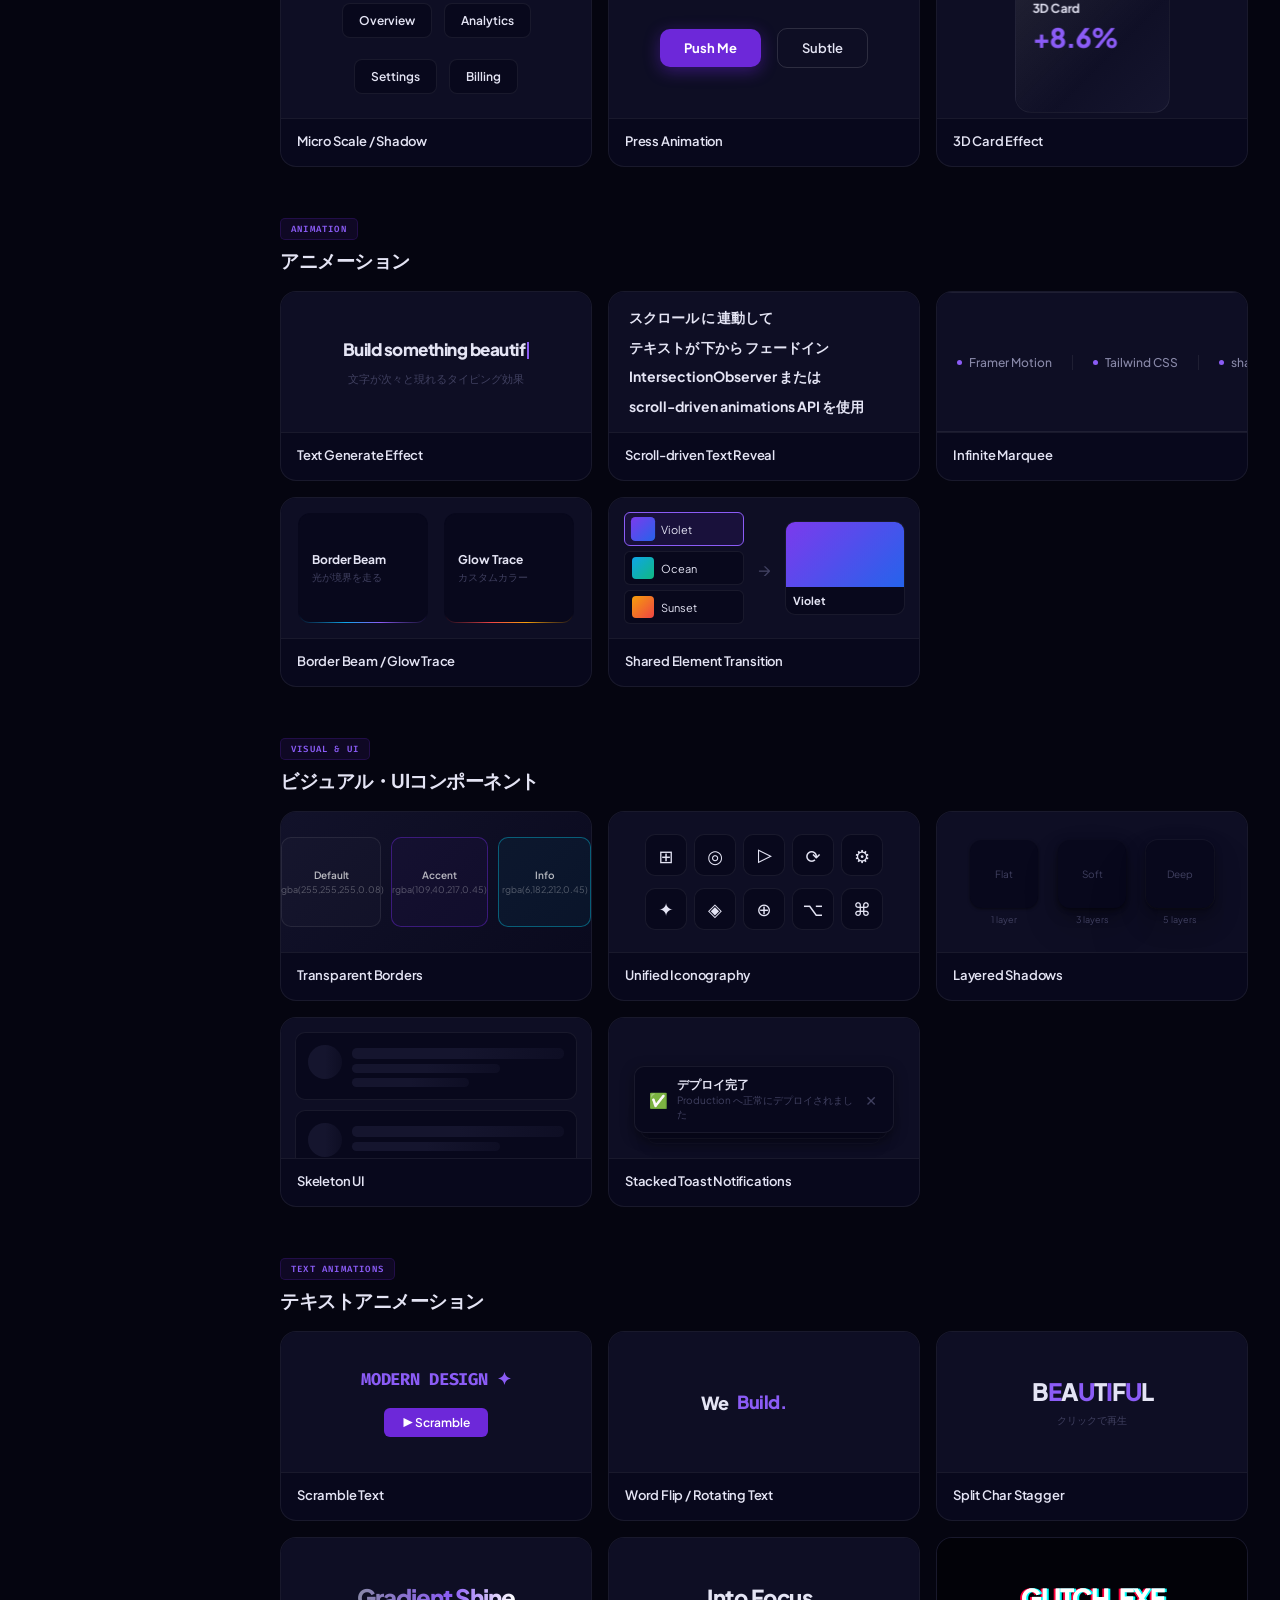
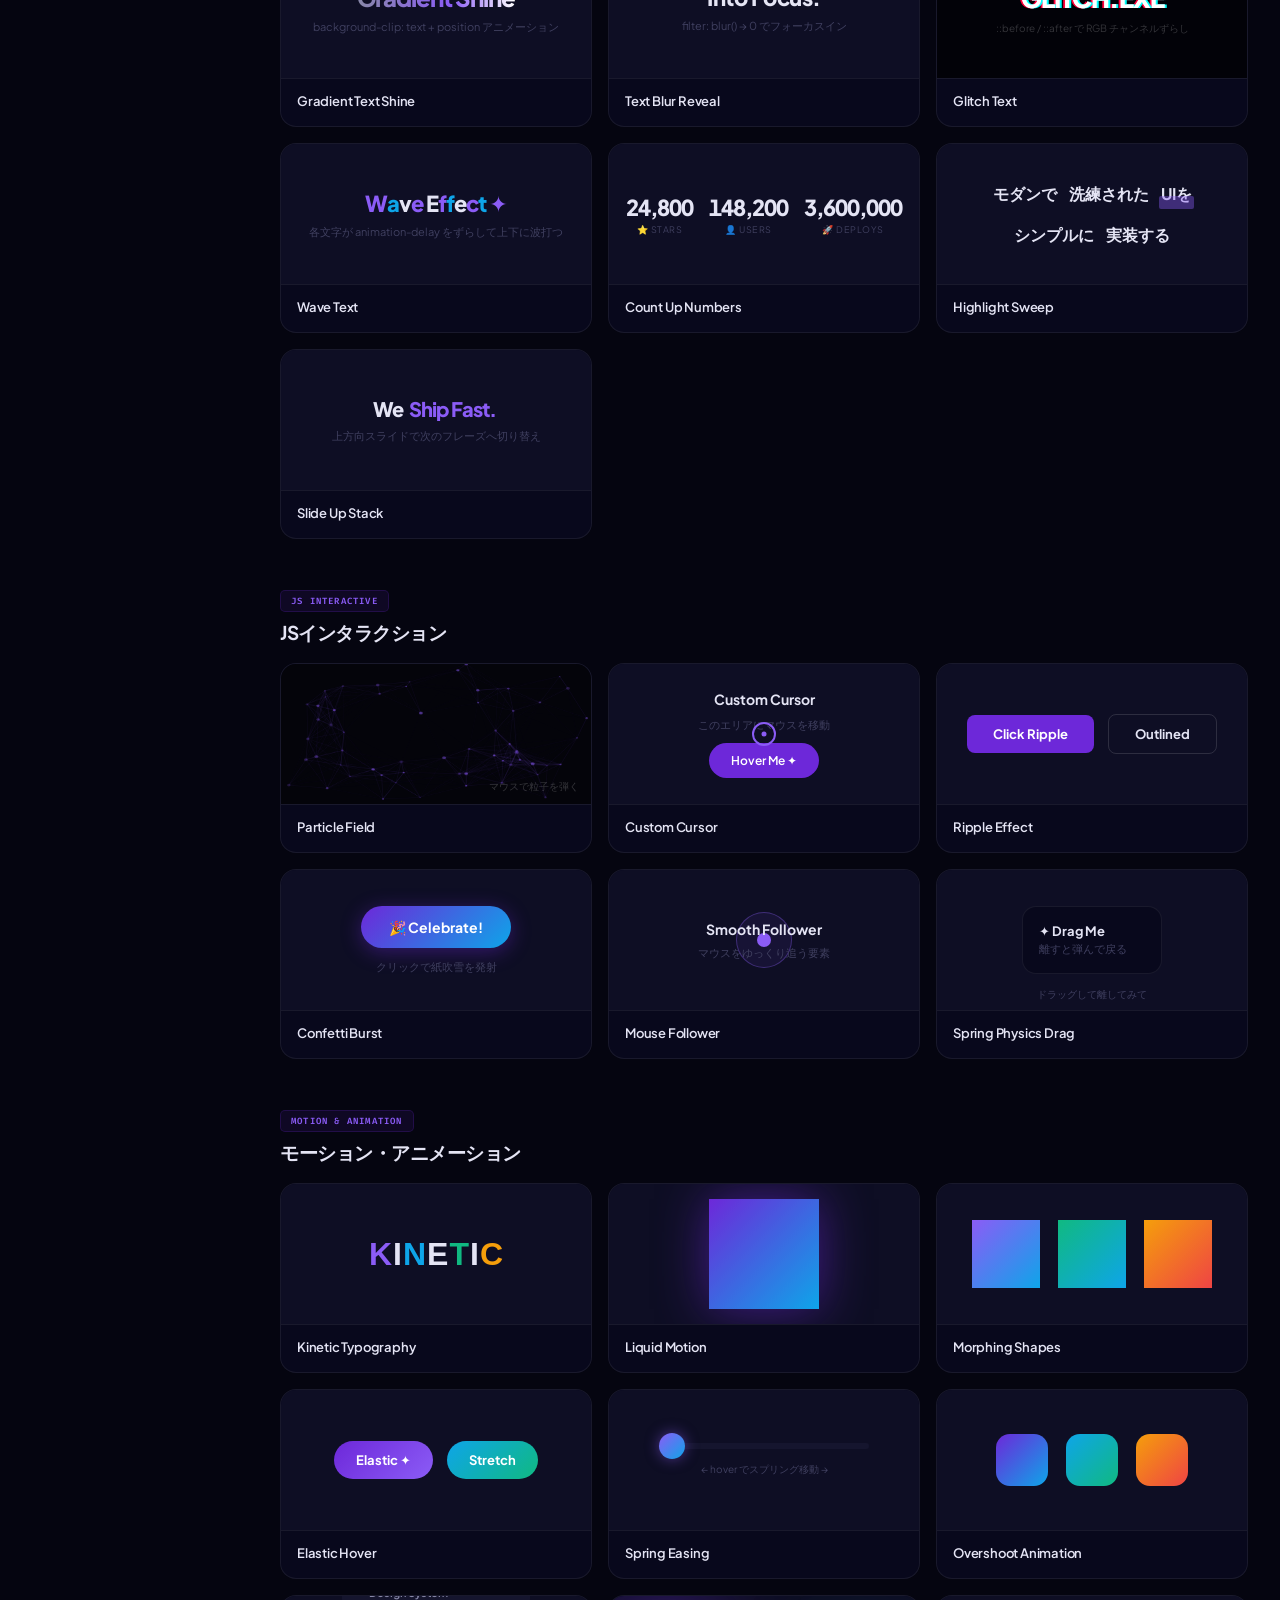
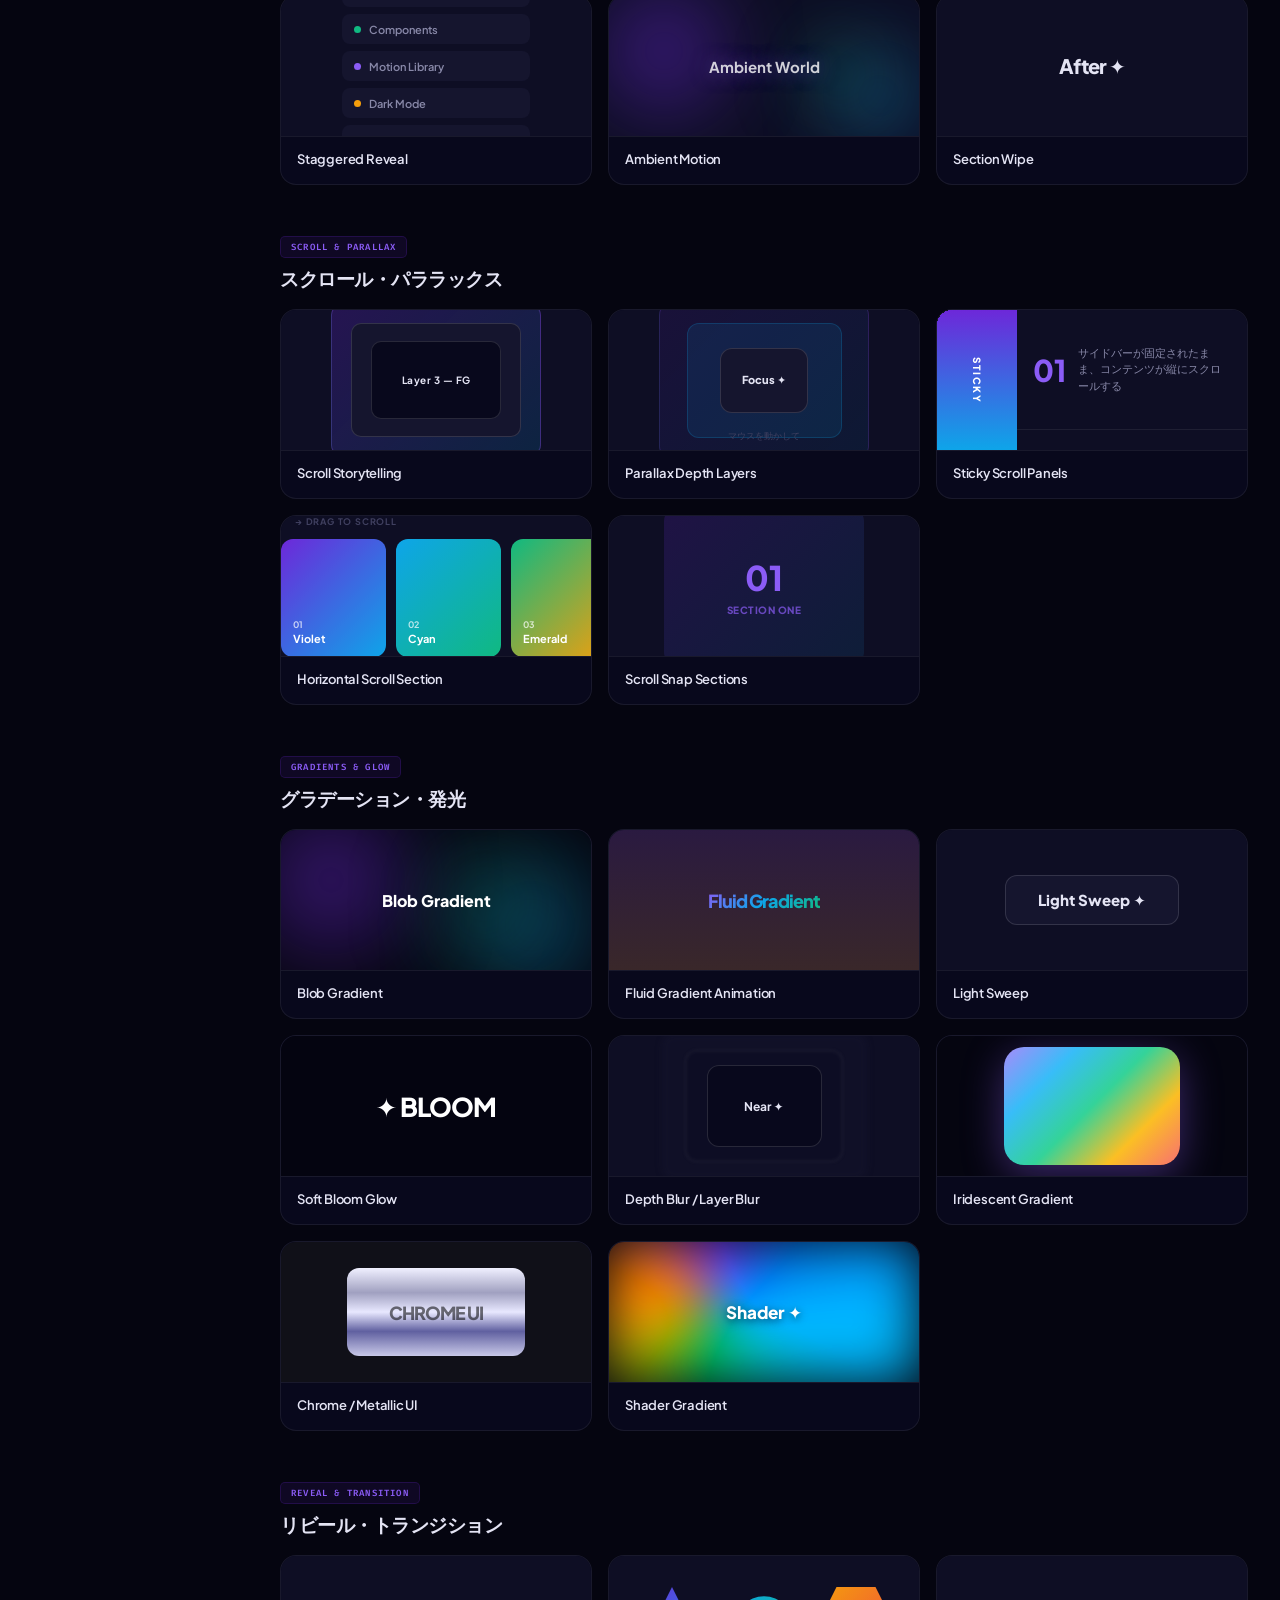
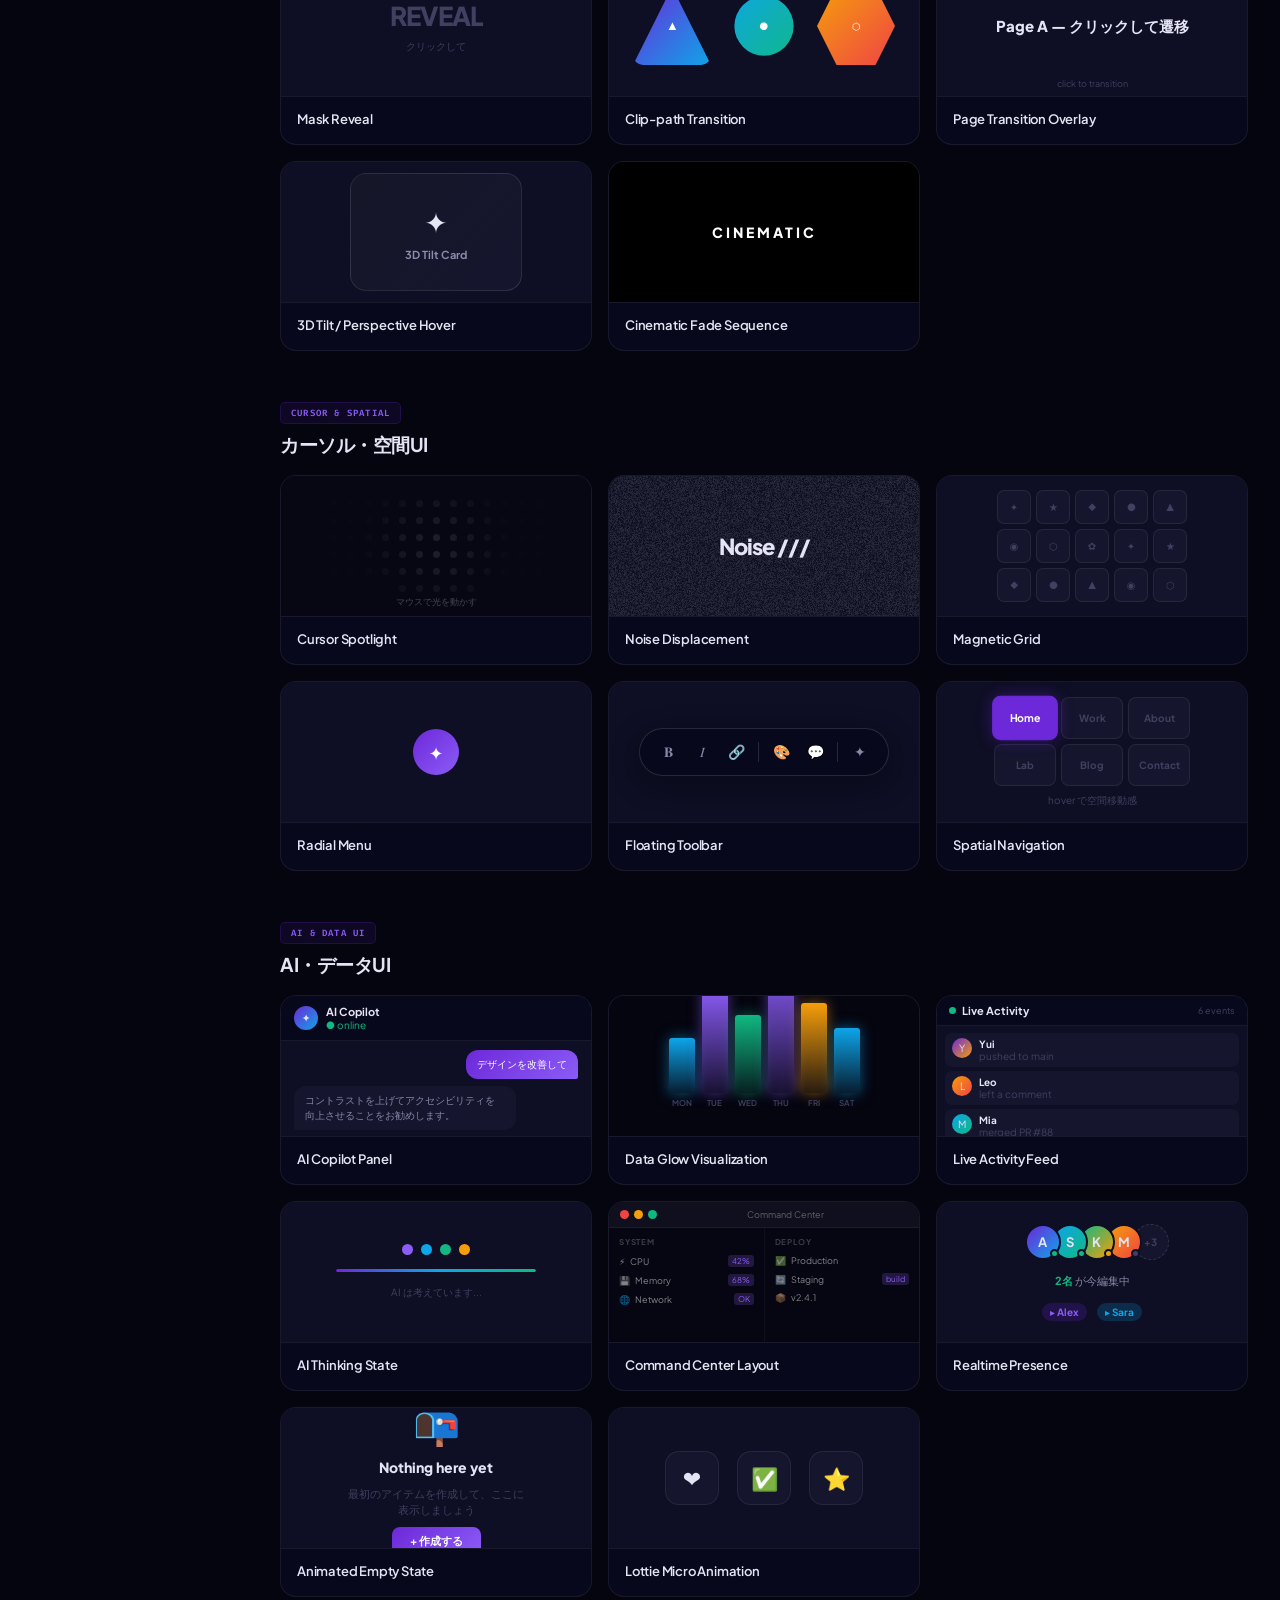
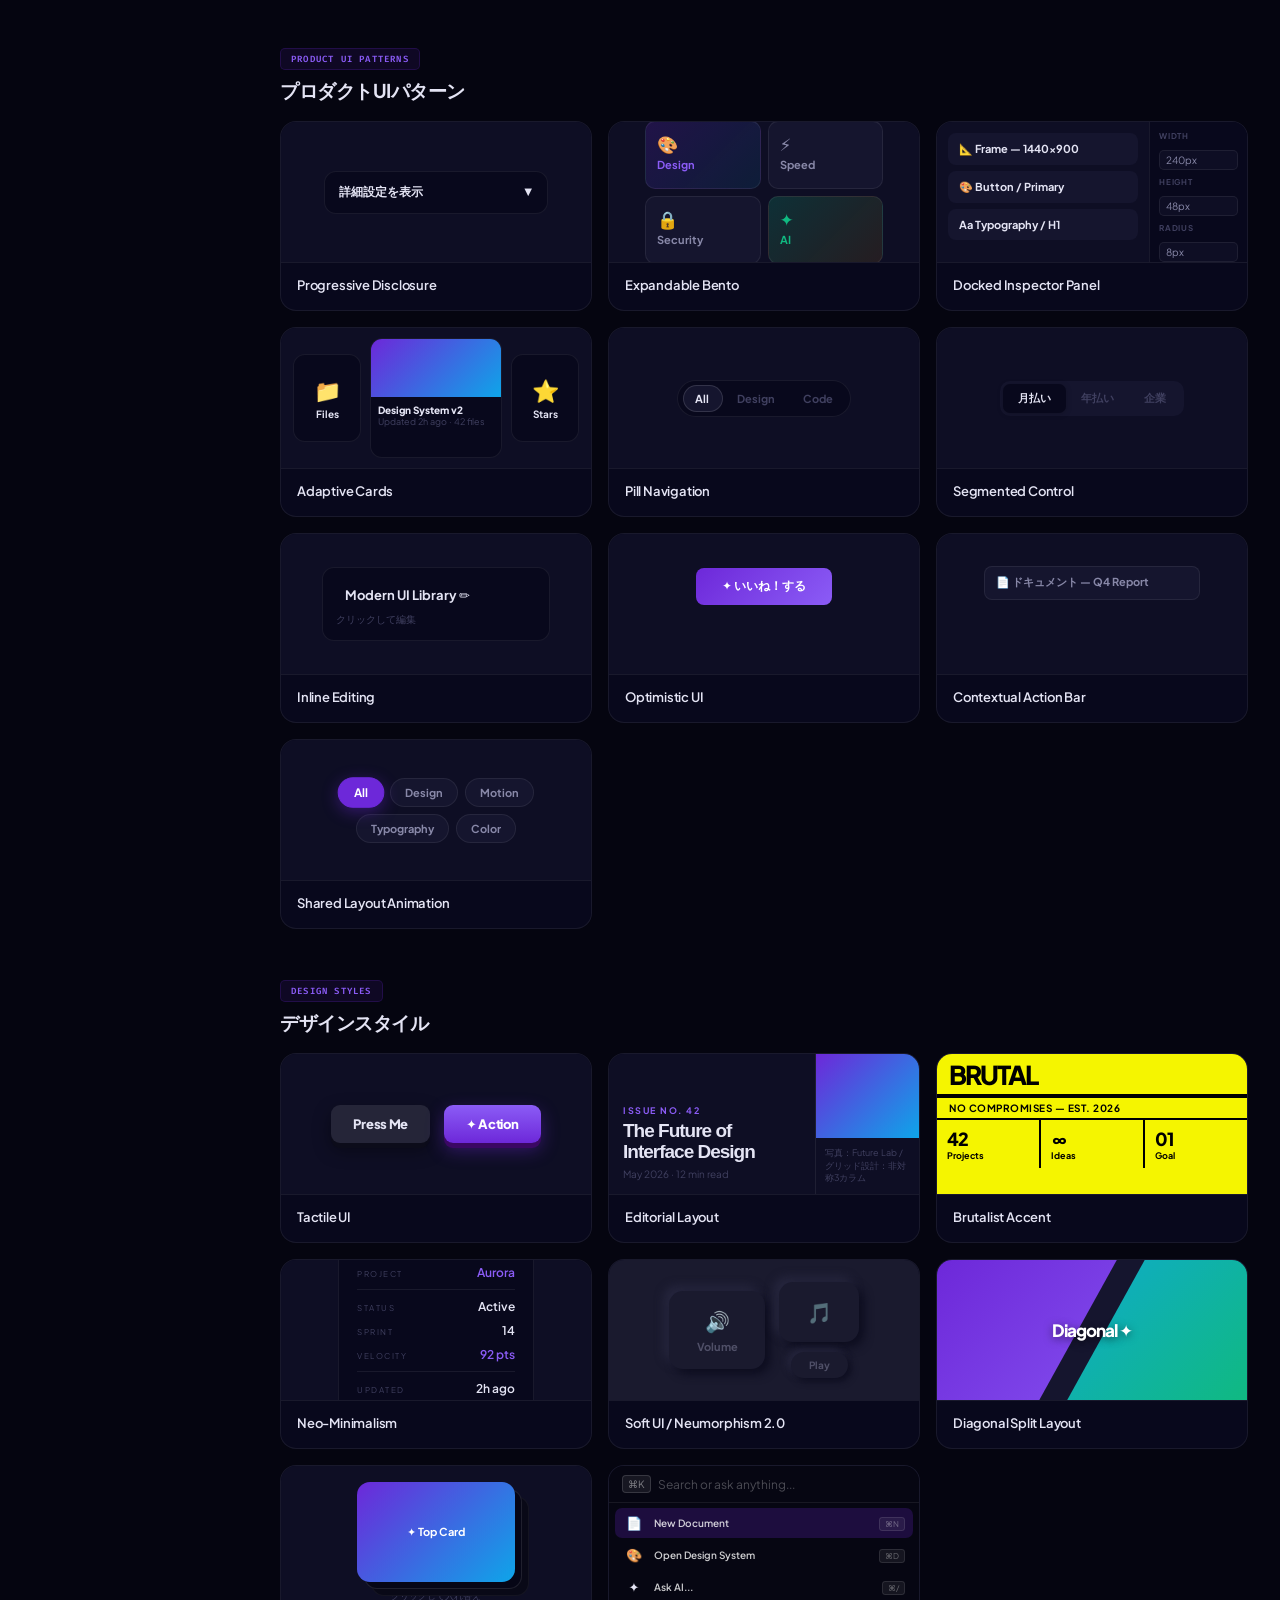
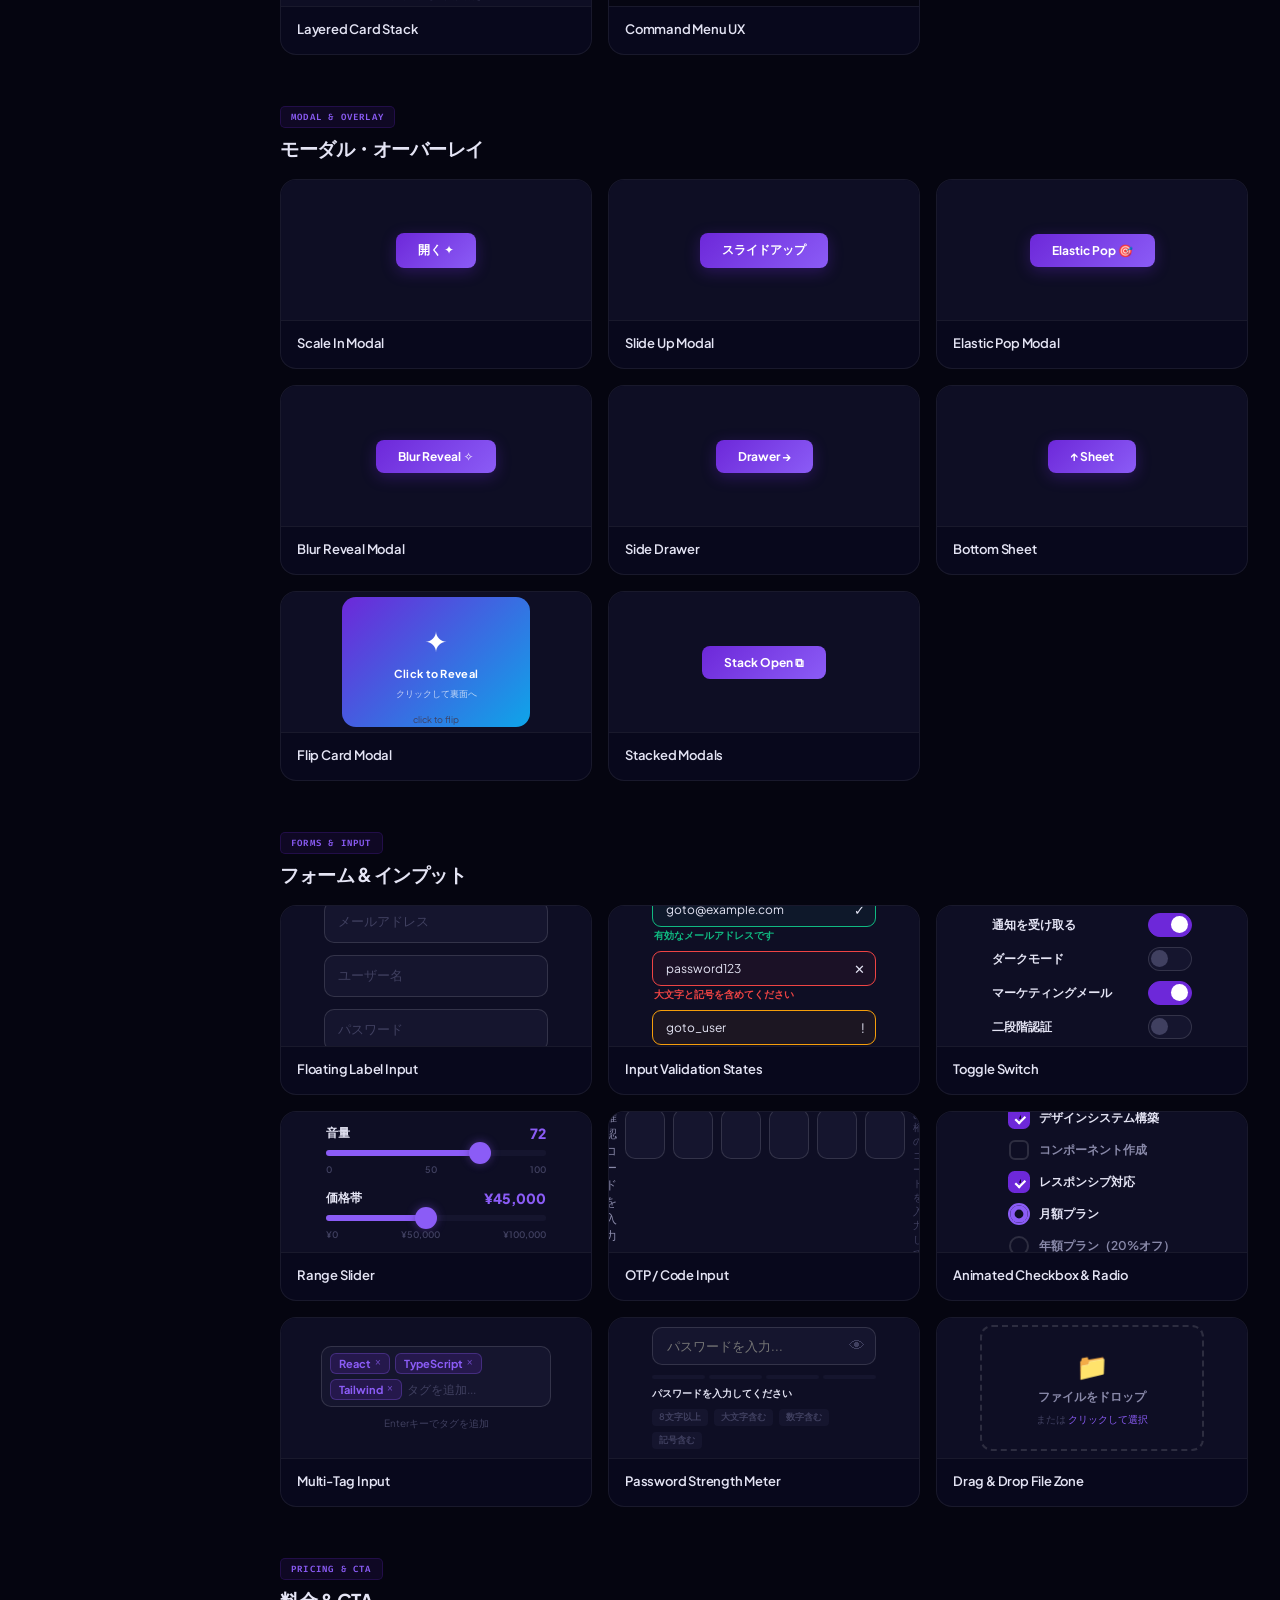
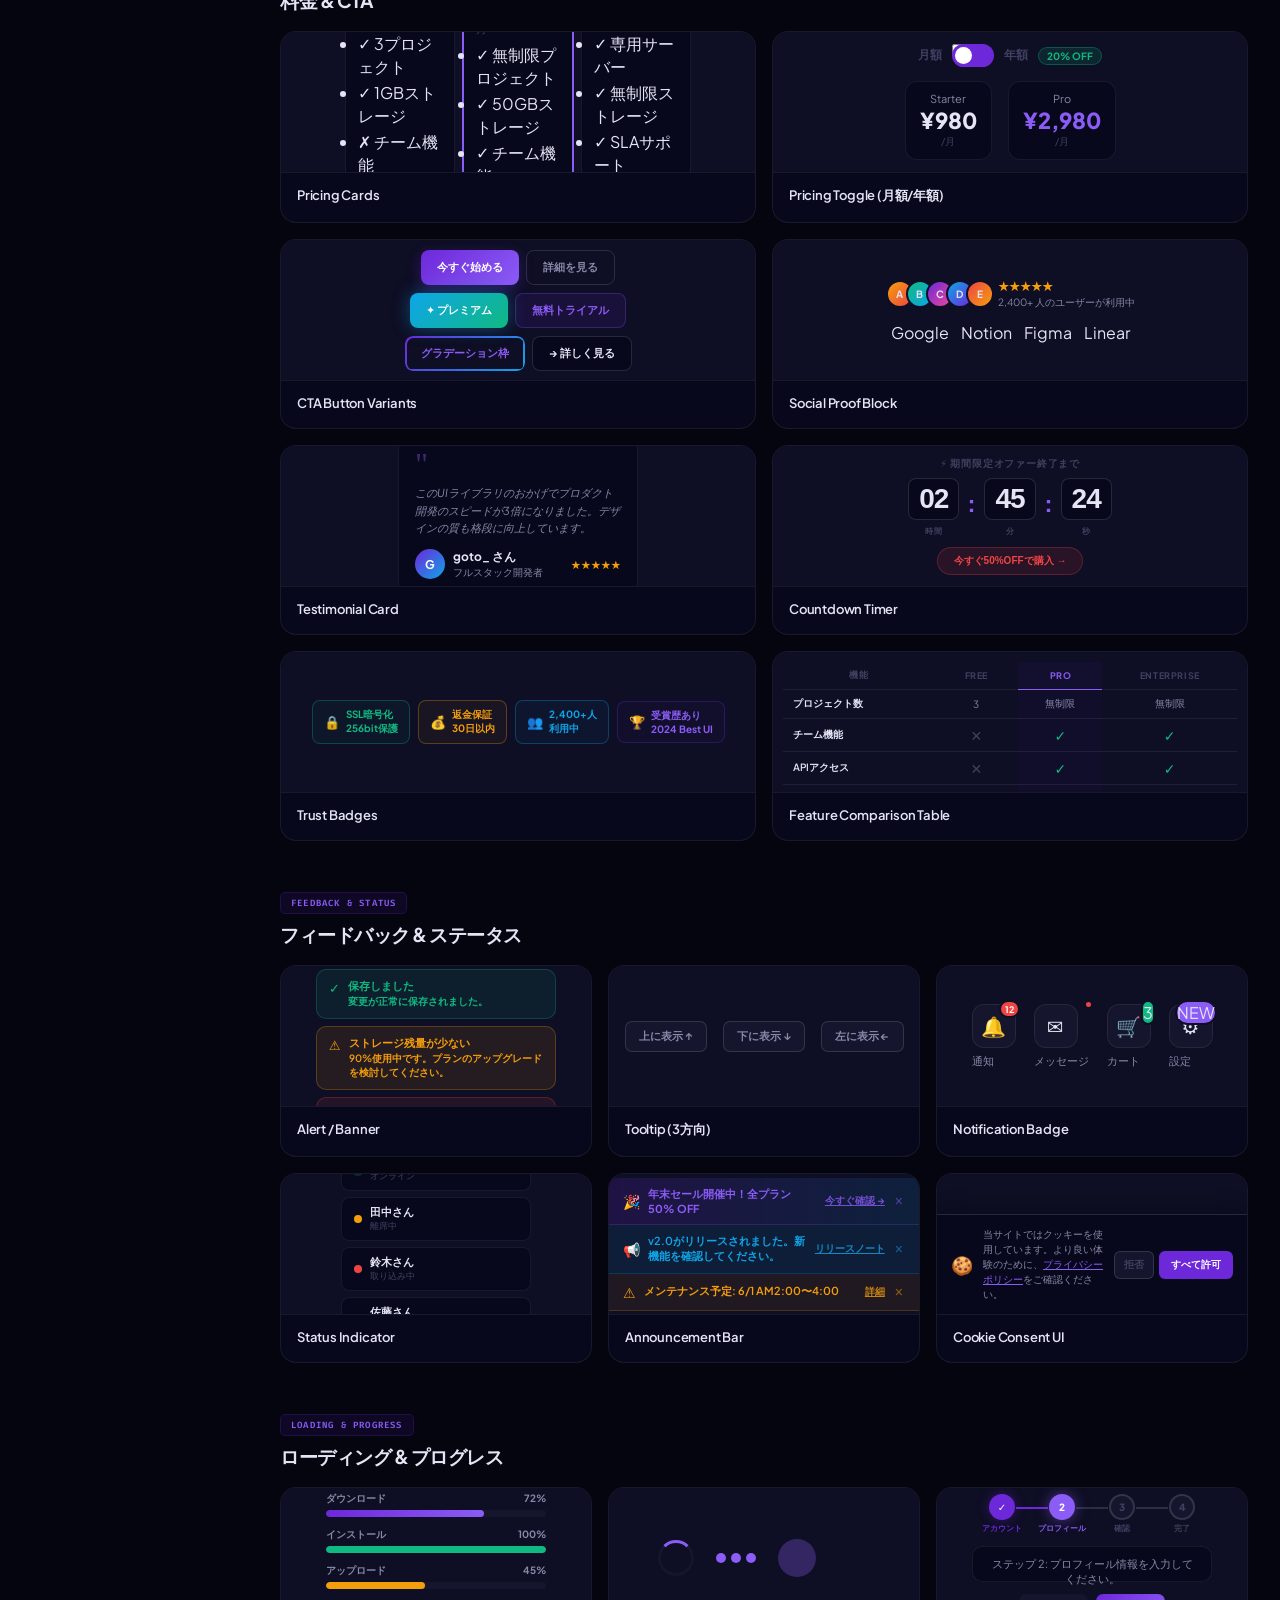
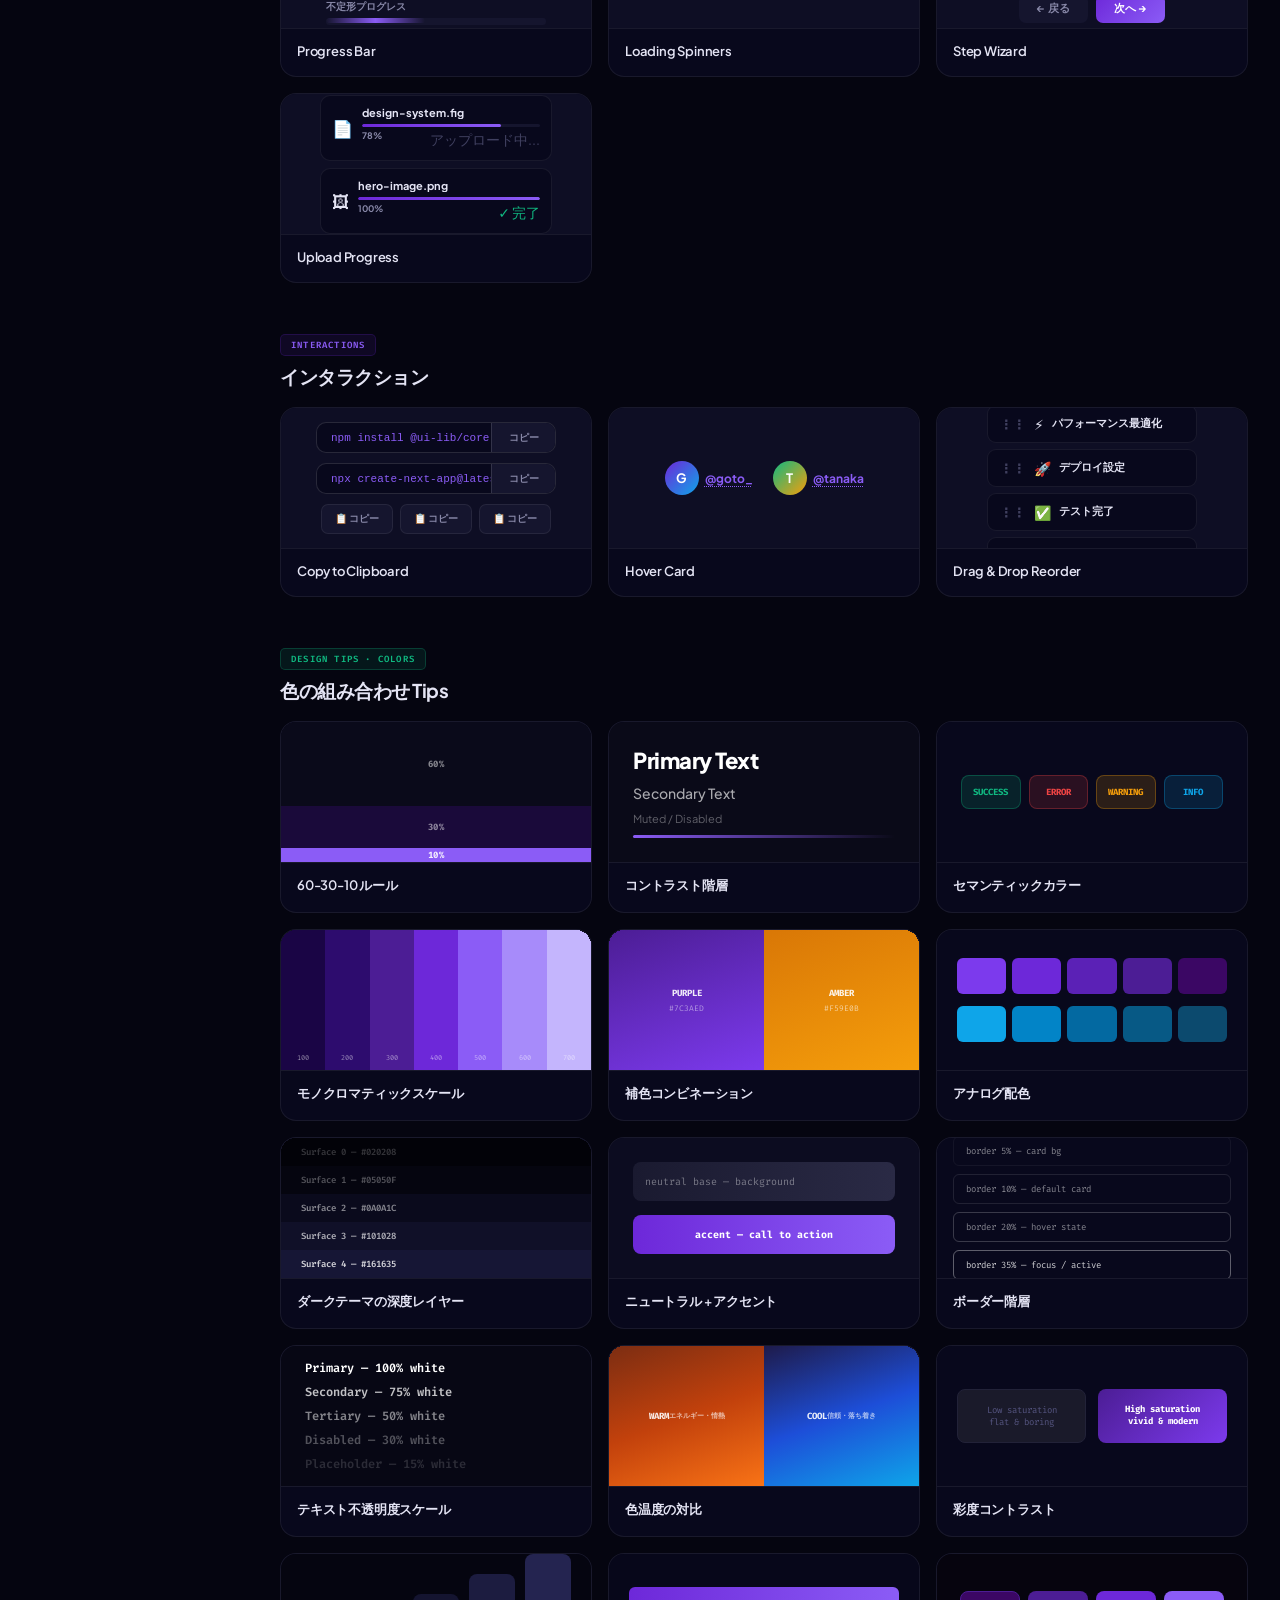
==== commit 291cc91f: "Add GSAP/Parallax demos, LP Library light/dark theme, and visual LP section previews - script-gsap.j" ====
--- a/index.html
+++ b/index.html
@@ -288,6 +288,19 @@
     <a class="sb-link" href="#cta-textured"><span class="sb-link-dot"></span>Textured · Layered</a>
     <a class="sb-link" href="#cta-chic"><span class="sb-link-dot"></span>Chic · Cool</a>
   </div>
+  <div class="sb-cat">
+    <div class="sb-cat-title">GSAP &amp; Parallax</div>
+    <a class="sb-link" href="#gsap-section"><span class="sb-link-dot"></span>Scroll Scrub</a>
+    <a class="sb-link" href="#gsap-cascade"><span class="sb-link-dot"></span>Stagger Cascade</a>
+    <a class="sb-link" href="#gsap-float"><span class="sb-link-dot"></span>Float Orbs</a>
+    <a class="sb-link" href="#gsap-mag"><span class="sb-link-dot"></span>Magnetic Cluster</a>
+    <a class="sb-link" href="#gsap-word"><span class="sb-link-dot"></span>Word Reveal</a>
+    <a class="sb-link" href="#gsap-depth"><span class="sb-link-dot"></span>Depth Parallax</a>
+    <a class="sb-link" href="#gsap-spring"><span class="sb-link-dot"></span>Spring Cards</a>
+    <a class="sb-link" href="#gsap-count"><span class="sb-link-dot"></span>Count Morph</a>
+    <a class="sb-link" href="#gsap-clip"><span class="sb-link-dot"></span>Clip Wipe</a>
+    <a class="sb-link" href="#gsap-vel"><span class="sb-link-dot"></span>Velocity Tilt</a>
+  </div>
   <div class="sb-search-wrap">
     <input id="sidebarSearch" class="sb-search" placeholder="カテゴリを絞り込む...">
   </div>
@@ -359,6 +372,7 @@
     <a class="chip" href="#cta-pop">CTA Pop</a>
     <a class="chip" href="#cta-textured">CTA Texture</a>
     <a class="chip" href="#cta-chic">CTA Chic</a>
+    <a class="chip" href="#gsap-section">GSAP / Parallax</a>
   </div>
 
   <!-- SEARCH EMPTY STATE -->
@@ -6587,6 +6601,204 @@
 <!-- ======================== PROGRESS DOTS ======================== -->
 <nav class="progress-dots" id="progressDots" aria-label="セクションナビゲーション"></nav>
 
+<!-- ======================== GSAP & PARALLAX ======================== -->
+<section class="cat-section" id="gsap-section">
+  <div class="cat-hdr">
+    <div class="cat-tag">GSAP &amp; Parallax</div>
+    <div class="cat-title">スクロール・視差・モーション</div>
+  </div>
+  <div class="grid">
+
+    <!-- 1. Scroll Scrub -->
+    <div class="ecard" id="gsap-scrub" data-name="gsap scroll scrub スクロール スクラブ">
+      <div class="demo" style="padding:0;overflow:hidden">
+        <div class="gsap-scrub-demo" style="height:100%">
+          <span class="gsap-scrub-label">0%</span>
+          <div class="gsap-scrub-track">
+            <div class="gsap-scrub-orb"></div>
+          </div>
+          <span class="gsap-scrub-hint">↓ スクロールで動かす</span>
+        </div>
+      </div>
+      <div class="cinfo">
+        <div class="cname">Scroll Scrub</div>
+        <div class="cdesc">スクロール量に比例してオブジェクトが動くGSAPのscrubエフェクト。プログレスバー・タイムラインに最適。</div>
+      </div>
+    </div>
+
+    <!-- 2. Stagger Cascade -->
+    <div class="ecard" id="gsap-cascade" data-name="gsap stagger cascade カード スタガー">
+      <div class="demo" style="padding:0;display:flex;align-items:center;justify-content:center">
+        <div class="gsap-cascade-group" style="width:100%">
+          <div class="gsap-cascade-card"><div class="gsap-cc-icon">🎯</div><div class="gsap-cc-line"></div><div class="gsap-cc-line"></div></div>
+          <div class="gsap-cascade-card"><div class="gsap-cc-icon">⚡</div><div class="gsap-cc-line"></div><div class="gsap-cc-line"></div></div>
+          <div class="gsap-cascade-card"><div class="gsap-cc-icon">✨</div><div class="gsap-cc-line"></div><div class="gsap-cc-line"></div></div>
+          <div class="gsap-cascade-card"><div class="gsap-cc-icon">🚀</div><div class="gsap-cc-line"></div><div class="gsap-cc-line"></div></div>
+          <div class="gsap-cascade-card"><div class="gsap-cc-icon">💫</div><div class="gsap-cc-line"></div><div class="gsap-cc-line"></div></div>
+          <div class="gsap-cascade-card"><div class="gsap-cc-icon">🌟</div><div class="gsap-cc-line"></div><div class="gsap-cc-line"></div></div>
+        </div>
+      </div>
+      <div class="cinfo">
+        <div class="cname">Stagger Cascade</div>
+        <div class="cdesc">スクロールでビューに入った瞬間、カードが順番に弾むように登場するスタガーアニメーション。</div>
+      </div>
+    </div>
+
+    <!-- 3. Float Orbs -->
+    <div class="ecard" id="gsap-float" data-name="gsap float orbs 浮遊 パーティクル">
+      <div class="demo" style="padding:0;overflow:hidden">
+        <div class="gsap-float-stage">
+          <div class="gsap-float-orb" data-phase="0" data-amp="18" data-speed="0.55" style="width:80px;height:80px;background:radial-gradient(circle,#818cf8,#4f46e5);left:15%;top:20%"></div>
+          <div class="gsap-float-orb" data-phase="2.1" data-amp="14" data-speed="0.7" style="width:50px;height:50px;background:radial-gradient(circle,#34d399,#059669);right:20%;top:30%"></div>
+          <div class="gsap-float-orb" data-phase="4.2" data-amp="20" data-speed="0.45" style="width:36px;height:36px;background:radial-gradient(circle,#fb923c,#ea580c);right:30%;bottom:25%"></div>
+          <div class="gsap-float-orb" data-phase="1.3" data-amp="12" data-speed="0.9" style="width:24px;height:24px;background:radial-gradient(circle,#f472b6,#db2777);left:35%;bottom:20%"></div>
+          <div class="gsap-float-orb" data-phase="3.1" data-amp="15" data-speed="0.6" style="width:16px;height:16px;background:radial-gradient(circle,#60a5fa,#2563eb);left:55%;top:50%"></div>
+        </div>
+      </div>
+      <div class="cinfo">
+        <div class="cname">Float Orbs</div>
+        <div class="cdesc">正弦波で揺れ続ける浮遊オブジェクト。各要素の位相・振幅・速度を独立して制御するGSAP的アプローチ。</div>
+      </div>
+    </div>
+
+    <!-- 4. Magnetic Cluster -->
+    <div class="ecard" id="gsap-mag" data-name="gsap magnetic cluster マグネット カーソル">
+      <div class="demo" style="padding:0;overflow:hidden">
+        <div class="gsap-mag-grid">
+          <div class="gsap-mag-dot"></div><div class="gsap-mag-dot"></div><div class="gsap-mag-dot"></div><div class="gsap-mag-dot"></div><div class="gsap-mag-dot"></div><div class="gsap-mag-dot"></div>
+          <div class="gsap-mag-dot"></div><div class="gsap-mag-dot"></div><div class="gsap-mag-dot"></div><div class="gsap-mag-dot"></div><div class="gsap-mag-dot"></div><div class="gsap-mag-dot"></div>
+          <div class="gsap-mag-dot"></div><div class="gsap-mag-dot"></div><div class="gsap-mag-dot"></div><div class="gsap-mag-dot"></div><div class="gsap-mag-dot"></div><div class="gsap-mag-dot"></div>
+          <div class="gsap-mag-dot"></div><div class="gsap-mag-dot"></div><div class="gsap-mag-dot"></div><div class="gsap-mag-dot"></div><div class="gsap-mag-dot"></div><div class="gsap-mag-dot"></div>
+        </div>
+      </div>
+      <div class="cinfo">
+        <div class="cname">Magnetic Cluster</div>
+        <div class="cdesc">カーソル周辺のドットが引き寄せられる磁力場エフェクト。マウス位置に応じてリアルタイム変位計算。</div>
+      </div>
+    </div>
+
+    <!-- 5. Word Reveal -->
+    <div class="ecard" id="gsap-word" data-name="gsap word reveal テキスト 単語 ワード">
+      <div class="demo" style="padding:0;overflow:hidden">
+        <div class="gsap-word-reveal-wrap">
+          <p class="gsap-word-reveal">補助金で、経営を動かす。</p>
+          <p class="gsap-word-reveal" style="font-size:15px;opacity:.7;font-weight:600">設備投資から未来へ、一緒に走る。</p>
+          <p class="gsap-word-sub">↓ スクロールでアクティブに</p>
+        </div>
+      </div>
+      <div class="cinfo">
+        <div class="cname">Word-by-Word Reveal</div>
+        <div class="cdesc">単語ごとにblur解除＋translateで登場するGSAP SplitTextスタイルのテキストアニメーション。</div>
+      </div>
+    </div>
+
+    <!-- 6. Depth Parallax -->
+    <div class="ecard" id="gsap-depth" data-name="gsap depth parallax 視差 奥行き">
+      <div class="demo" style="padding:0;overflow:hidden">
+        <div class="gsap-depth-section">
+          <div class="gsap-depth-layer" data-depth="1.4" style="z-index:1">
+            <div style="width:140px;height:140px;border-radius:50%;background:radial-gradient(circle,rgba(99,102,241,.3),transparent);blur:4px"></div>
+          </div>
+          <div class="gsap-depth-layer" data-depth="0.7" style="z-index:2">
+            <div style="width:90px;height:90px;border-radius:16px;background:linear-gradient(135deg,rgba(139,92,246,.5),rgba(59,130,246,.4));transform:rotate(20deg)"></div>
+          </div>
+          <div class="gsap-depth-layer" data-depth="0.2" style="z-index:3">
+            <div style="text-align:center;padding:18px 22px;background:rgba(255,255,255,.07);border-radius:12px;border:1px solid rgba(255,255,255,.12)">
+              <div style="font-size:13px;font-weight:700;color:#e0e7ff">Depth Layers</div>
+              <div style="font-size:11px;color:rgba(255,255,255,.4);margin-top:4px">↑↓ スクロール</div>
+            </div>
+          </div>
+        </div>
+      </div>
+      <div class="cinfo">
+        <div class="cname">Depth Parallax</div>
+        <div class="cdesc">奥行き値でスクロール速度を変える視差効果。遠い要素は速く、近い要素はゆっくり動き、距離感を演出。</div>
+      </div>
+    </div>
+
+    <!-- 7. Spring Cards -->
+    <div class="ecard" id="gsap-spring" data-name="gsap spring card 3d tilt スプリング">
+      <div class="demo" style="padding:0;display:flex;align-items:center;justify-content:center;gap:12px;background:#08081e">
+        <div class="gsap-spring-card" style="width:120px;height:90px;background:linear-gradient(135deg,#312e81,#4338ca);display:flex;align-items:center;justify-content:center;flex-direction:column;gap:6px">
+          <div class="gsap-spring-shine"></div>
+          <div style="font-size:22px">🎯</div>
+          <div style="font-size:10px;color:rgba(255,255,255,.7);font-weight:600">Hover me</div>
+        </div>
+        <div class="gsap-spring-card" style="width:120px;height:90px;background:linear-gradient(135deg,#064e3b,#059669);display:flex;align-items:center;justify-content:center;flex-direction:column;gap:6px">
+          <div class="gsap-spring-shine"></div>
+          <div style="font-size:22px">⚡</div>
+          <div style="font-size:10px;color:rgba(255,255,255,.7);font-weight:600">Hover me</div>
+        </div>
+      </div>
+      <div class="cinfo">
+        <div class="cname">Spring Cards</div>
+        <div class="cdesc">カーソル位置に応じてperspective rotateするスプリング物理のカードティルト。ハイライトシャインつき。</div>
+      </div>
+    </div>
+
+    <!-- 8. Count Morph -->
+    <div class="ecard" id="gsap-count" data-name="gsap count morph number カウント 数字">
+      <div class="demo" style="padding:0;overflow:hidden">
+        <div class="gsap-countmorph-wrap">
+          <div class="gsap-cm-item">
+            <div class="gsap-countmorph" data-target="1250" data-suffix="万円" data-duration="2200" style="color:#818cf8">0万円</div>
+            <div class="gsap-cm-label">補助上限</div>
+          </div>
+          <div class="gsap-cm-item">
+            <div class="gsap-countmorph" data-target="47" data-suffix="%" data-duration="1800" style="color:#34d399">0%</div>
+            <div class="gsap-cm-label">採択率</div>
+          </div>
+          <div class="gsap-cm-item">
+            <div class="gsap-countmorph" data-target="2" data-suffix="/3" data-decimals="0" data-duration="1200" style="color:#fb923c">0/3</div>
+            <div class="gsap-cm-label">補助率</div>
+          </div>
+        </div>
+      </div>
+      <div class="cinfo">
+        <div class="cname">Count Morph</div>
+        <div class="cdesc">スプリングイージングで弾みながら増加するカウンター。elasticEaseOutで数字が行き過ぎてから落ち着く。</div>
+      </div>
+    </div>
+
+    <!-- 9. Clip Wipe -->
+    <div class="ecard" id="gsap-clip" data-name="gsap clip wipe reveal クリップ ワイプ">
+      <div class="demo" style="padding:0;overflow:hidden">
+        <div class="gsap-clip-wipe" style="height:100%">
+          <div class="gsap-cw-inner" style="height:100%">
+            <div style="text-align:center">
+              <div style="font-size:32px;margin-bottom:10px">✨</div>
+              <div style="font-size:15px;font-weight:800;color:#e0e7ff;margin-bottom:6px">Clip Reveal</div>
+              <div style="font-size:11px;color:rgba(255,255,255,.5)">スクロールでエントリー</div>
+            </div>
+          </div>
+        </div>
+      </div>
+      <div class="cinfo">
+        <div class="cname">Clip Wipe Reveal</div>
+        <div class="cdesc">clip-pathの円形マスクが0%→150%に広がるリビールアニメーション。コンテンツ登場に深みを出す。</div>
+      </div>
+    </div>
+
+    <!-- 10. Velocity Tilt -->
+    <div class="ecard" id="gsap-vel" data-name="gsap velocity tilt scroll 速度 傾き">
+      <div class="demo" style="padding:0;position:relative">
+        <div class="gsap-vel-stage">
+          <div class="gsap-vel-card">
+            <div class="gsap-vel-icon">🏄</div>
+            <div class="gsap-vel-label">Velocity Tilt</div>
+          </div>
+        </div>
+        <div class="gsap-vel-hint">↑↓ スクロール速度で傾く</div>
+      </div>
+      <div class="cinfo">
+        <div class="cname">Velocity Tilt</div>
+        <div class="cdesc">スクロール速度に応じてカードが前後に傾くエフェクト。lerpで残像感を演出し動きのリアリティを向上。</div>
+      </div>
+    </div>
+
+  </div>
+</section>
+
 <!-- LP Library Overlay -->
 <div id="lpLibOverlay"></div>
 
@@ -6605,6 +6817,7 @@
       <input type="text" id="lpLibSearch" placeholder="セクション名・カテゴリ・タグで検索...">
     </div>
     <span class="lpl-count" id="lpLibCount">20 件</span>
+    <button class="lpl-theme-toggle" id="lpLibThemeToggle" title="ダークモードに切替">🌙</button>
     <button class="lpl-close" id="lpLibClose" title="閉じる">×</button>
   </div>
 
@@ -6634,6 +6847,7 @@
     <button class="lpl-detail-close" id="lpLibDetailClose" title="詳細を閉じる">×</button>
   </div>
   <div class="lpl-tabs" id="lplTabs">
+    <div class="lpl-tab" data-tab="preview">👁 Preview</div>
     <div class="lpl-tab active" data-tab="readme">README</div>
     <div class="lpl-tab" data-tab="prompt">Prompt</div>
     <div class="lpl-tab" data-tab="checks">Checks</div>
@@ -6644,6 +6858,7 @@
 
 <script src="script.js"></script>
 <script src="script-v2.js"></script>
+<script src="script-gsap.js"></script>
 <script src="script-lp-lib.js"></script>
 </body>
 </html>
--- a/v2-lp-lib.css
+++ b/v2-lp-lib.css
@@ -1,7 +1,117 @@
-
 /* =====================================================================
    LP LIBRARY PANEL — v2-lp-lib.css
+   Light theme default · Dark via :root.lpl-dark
    ===================================================================== */
+
+/* ── CSS Variables ───────────────────────────────────────────────────── */
+:root {
+  /* Light (default) */
+  --lpl-panel-bg:       #f4f6fd;
+  --lpl-surface:        #ffffff;
+  --lpl-surface-header: rgba(255,255,255,0.97);
+  --lpl-surface-filter: #eef0fb;
+  --lpl-surface-detail: #ffffff;
+  --lpl-surface-card:   rgba(0,0,0,0.022);
+  --lpl-surface-input:  rgba(0,0,0,0.05);
+  --lpl-surface-prompt: #f6f7ff;
+  --lpl-surface-sb:     #eceffa;
+  --lpl-border:         rgba(0,0,0,0.09);
+  --lpl-border-subtle:  rgba(0,0,0,0.055);
+  --lpl-text:           #1a1b3d;
+  --lpl-text-2:         rgba(26,27,61,0.68);
+  --lpl-text-3:         rgba(26,27,61,0.42);
+  --lpl-text-4:         rgba(26,27,61,0.26);
+  --lpl-overlay:        rgba(0,0,0,0.38);
+  --lpl-shadow:         0 8px 40px rgba(0,0,0,0.14);
+  --lpl-chip-hover-bg:  rgba(109,40,217,0.07);
+  --lpl-chip-hover-bd:  rgba(109,40,217,0.3);
+  --lpl-chip-active-bg: rgba(109,40,217,0.1);
+  --lpl-chip-active-bd: rgba(109,40,217,0.4);
+  --lpl-chip-active-tx: #5b21b6;
+  --lpl-chip-def-bg:    rgba(0,0,0,0.04);
+  --lpl-chip-def-bd:    rgba(0,0,0,0.1);
+  --lpl-chip-def-tx:    rgba(26,27,61,0.55);
+  --lpl-sb-active-bg:   rgba(109,40,217,0.07);
+  --lpl-sb-active-tx:   #5b21b6;
+  --lpl-sb-active-bd:   #7c3aed;
+  --lpl-tab-active-tx:  #5b21b6;
+  --lpl-tab-active-bd:  #7c3aed;
+  --lpl-md-h1-tx:       #1a1b3d;
+  --lpl-md-h2-tx:       #4a21b6;
+  --lpl-md-code-bg:     rgba(109,40,217,0.08);
+  --lpl-md-code-tx:     #5b21b6;
+  --lpl-card-active-bg: rgba(109,40,217,0.07);
+  --lpl-card-active-bd: rgba(109,40,217,0.35);
+  --lpl-scrl-thumb:     rgba(0,0,0,0.14);
+  --lpl-input-focus-bd: rgba(124,58,237,0.5);
+  --lpl-input-text:     #1a1b3d;
+  --lpl-input-ph:       rgba(26,27,61,0.35);
+  --lpl-badge-prompt-bg: rgba(109,40,217,0.08);
+  --lpl-badge-prompt-tx: #5b21b6;
+  --lpl-badge-prompt-bd: rgba(109,40,217,0.2);
+  --lpl-badge-prev-bg:  rgba(20,184,166,0.08);
+  --lpl-badge-prev-tx:  #0f766e;
+  --lpl-badge-prev-bd:  rgba(20,184,166,0.2);
+  --lpl-badge-none-bg:  rgba(0,0,0,0.04);
+  --lpl-badge-none-tx:  rgba(26,27,61,0.35);
+  --lpl-badge-none-bd:  rgba(0,0,0,0.08);
+  --lpl-prompt-top-bg:  rgba(0,0,0,0.04);
+  --lpl-prompt-code-tx: #2d2d6b;
+}
+
+:root.lpl-dark {
+  --lpl-panel-bg:       #07071a;
+  --lpl-surface:        #07071a;
+  --lpl-surface-header: rgba(10,10,30,0.6);
+  --lpl-surface-filter: rgba(8,8,22,0.5);
+  --lpl-surface-detail: #0a0a22;
+  --lpl-surface-card:   rgba(255,255,255,0.04);
+  --lpl-surface-input:  rgba(255,255,255,0.06);
+  --lpl-surface-prompt: #0d0d22;
+  --lpl-surface-sb:     transparent;
+  --lpl-border:         rgba(255,255,255,0.08);
+  --lpl-border-subtle:  rgba(255,255,255,0.05);
+  --lpl-text:           #e2e0ff;
+  --lpl-text-2:         rgba(255,255,255,0.6);
+  --lpl-text-3:         rgba(255,255,255,0.35);
+  --lpl-text-4:         rgba(255,255,255,0.2);
+  --lpl-overlay:        rgba(0,0,0,0.62);
+  --lpl-shadow:         none;
+  --lpl-chip-hover-bg:  rgba(139,92,246,0.1);
+  --lpl-chip-hover-bd:  rgba(139,92,246,0.4);
+  --lpl-chip-active-bg: rgba(124,58,237,0.2);
+  --lpl-chip-active-bd: #7c3aed;
+  --lpl-chip-active-tx: #c4b5fd;
+  --lpl-chip-def-bg:    rgba(255,255,255,0.05);
+  --lpl-chip-def-bd:    rgba(255,255,255,0.1);
+  --lpl-chip-def-tx:    rgba(255,255,255,0.5);
+  --lpl-sb-active-bg:   rgba(124,58,237,0.1);
+  --lpl-sb-active-tx:   #a78bfa;
+  --lpl-sb-active-bd:   #7c3aed;
+  --lpl-tab-active-tx:  #a78bfa;
+  --lpl-tab-active-bd:  #7c3aed;
+  --lpl-md-h1-tx:       #e2e0ff;
+  --lpl-md-h2-tx:       #c4b5fd;
+  --lpl-md-code-bg:     rgba(139,92,246,0.15);
+  --lpl-md-code-tx:     #c4b5fd;
+  --lpl-card-active-bg: rgba(109,40,217,0.14);
+  --lpl-card-active-bd: rgba(139,92,246,0.55);
+  --lpl-scrl-thumb:     rgba(255,255,255,0.1);
+  --lpl-input-focus-bd: rgba(139,92,246,0.5);
+  --lpl-input-text:     #e2e0ff;
+  --lpl-input-ph:       rgba(255,255,255,0.28);
+  --lpl-badge-prompt-bg: rgba(109,40,217,0.15);
+  --lpl-badge-prompt-tx: #a78bfa;
+  --lpl-badge-prompt-bd: rgba(109,40,217,0.25);
+  --lpl-badge-prev-bg:  rgba(20,184,166,0.1);
+  --lpl-badge-prev-tx:  #2dd4bf;
+  --lpl-badge-prev-bd:  rgba(20,184,166,0.2);
+  --lpl-badge-none-bg:  rgba(255,255,255,0.04);
+  --lpl-badge-none-tx:  rgba(255,255,255,0.25);
+  --lpl-badge-none-bd:  rgba(255,255,255,0.08);
+  --lpl-prompt-top-bg:  rgba(255,255,255,0.04);
+  --lpl-prompt-code-tx: rgba(226,232,240,0.75);
+}
 
 /* ── Header button ───────────────────────────────────────────────────── */
 #lpLibBtn {
@@ -26,16 +136,13 @@
   color: #c4b5fd;
   transform: translateY(-1px);
 }
-#lpLibBtn .lpl-btn-icon {
-  font-size: 14px;
-  line-height: 1;
-}
+#lpLibBtn .lpl-btn-icon { font-size: 14px; line-height: 1; }
 
 /* ── Panel overlay ───────────────────────────────────────────────────── */
 #lpLibOverlay {
   position: fixed;
   inset: 0;
-  background: rgba(0,0,0,.62);
+  background: var(--lpl-overlay);
   backdrop-filter: blur(4px);
   -webkit-backdrop-filter: blur(4px);
   z-index: 500;
@@ -43,10 +150,7 @@
   pointer-events: none;
   transition: opacity .25s ease;
 }
-#lpLibOverlay.lpl-visible {
-  opacity: 1;
-  pointer-events: all;
-}
+#lpLibOverlay.lpl-visible { opacity: 1; pointer-events: all; }
 
 /* ── Panel container ─────────────────────────────────────────────────── */
 #lpLibPanel {
@@ -55,689 +159,383 @@
   z-index: 501;
   display: flex;
   flex-direction: column;
-  background: #07071a;
+  background: var(--lpl-panel-bg);
+  box-shadow: var(--lpl-shadow);
   transform: translateY(32px);
   opacity: 0;
   pointer-events: none;
   transition: transform .3s cubic-bezier(.22,1,.36,1), opacity .25s ease;
 }
-#lpLibPanel.lpl-visible {
-  transform: translateY(0);
-  opacity: 1;
-  pointer-events: all;
-}
+#lpLibPanel.lpl-visible { transform: translateY(0); opacity: 1; pointer-events: all; }
 
 /* ── Panel header ────────────────────────────────────────────────────── */
 .lpl-header {
   display: flex;
   align-items: center;
-  gap: 16px;
-  padding: 16px 24px;
-  border-bottom: 1px solid rgba(255,255,255,.07);
+  gap: 14px;
+  padding: 14px 20px;
+  border-bottom: 1px solid var(--lpl-border);
   flex-shrink: 0;
-  background: rgba(10,10,30,.6);
+  background: var(--lpl-surface-header);
   backdrop-filter: blur(12px);
 }
 .lpl-header-left {
   display: flex;
   align-items: center;
   gap: 10px;
-  flex: 1 1 auto;
+  flex-shrink: 0;
 }
 .lpl-logo-mark {
-  width: 32px;
-  height: 32px;
+  width: 32px; height: 32px;
   border-radius: 8px;
   background: linear-gradient(135deg, #6d28d9, #8b5cf6);
-  display: flex;
-  align-items: center;
-  justify-content: center;
-  font-size: 16px;
-  flex-shrink: 0;
+  display: flex; align-items: center; justify-content: center;
+  font-size: 16px; flex-shrink: 0;
 }
 .lpl-title {
-  font-size: 15px;
-  font-weight: 700;
-  color: #e2e0ff;
-  letter-spacing: -.2px;
+  font-size: 15px; font-weight: 700;
+  color: var(--lpl-text); letter-spacing: -.2px;
 }
 .lpl-subtitle {
-  font-size: 11px;
-  color: rgba(255,255,255,.38);
-  margin-top: 1px;
+  font-size: 11px; color: var(--lpl-text-3); margin-top: 1px;
 }
 .lpl-search-wrap {
-  position: relative;
-  flex: 0 0 280px;
+  position: relative; flex: 1 1 auto; max-width: 320px;
 }
 .lpl-search-wrap .lpl-search-ico {
-  position: absolute;
-  left: 10px;
-  top: 50%;
+  position: absolute; left: 10px; top: 50%;
   transform: translateY(-50%);
-  color: rgba(255,255,255,.3);
-  font-size: 14px;
-  pointer-events: none;
+  color: var(--lpl-text-3); font-size: 14px; pointer-events: none;
 }
 #lpLibSearch {
   width: 100%;
   padding: 8px 12px 8px 30px;
-  background: rgba(255,255,255,.06);
-  border: 1px solid rgba(255,255,255,.1);
+  background: var(--lpl-surface-input);
+  border: 1px solid var(--lpl-border);
   border-radius: 8px;
-  color: #e2e0ff;
-  font-size: 13px;
-  outline: none;
+  color: var(--lpl-input-text);
+  font-size: 13px; outline: none;
   transition: border-color .18s, background .18s;
   box-sizing: border-box;
 }
-#lpLibSearch::placeholder { color: rgba(255,255,255,.28); }
-#lpLibSearch:focus {
-  border-color: rgba(139,92,246,.5);
-  background: rgba(255,255,255,.09);
-}
-.lpl-count {
-  font-size: 11px;
-  color: rgba(255,255,255,.35);
+#lpLibSearch::placeholder { color: var(--lpl-input-ph); }
+#lpLibSearch:focus { border-color: var(--lpl-input-focus-bd); background: var(--lpl-surface); }
+.lpl-count { font-size: 11px; color: var(--lpl-text-3); flex-shrink: 0; white-space: nowrap; }
+
+/* Theme Toggle */
+.lpl-theme-toggle {
+  width: 30px; height: 30px;
+  border-radius: 8px;
+  border: 1px solid var(--lpl-border);
+  background: var(--lpl-surface-input);
+  color: var(--lpl-text-2);
+  font-size: 14px; cursor: pointer;
+  display: flex; align-items: center; justify-content: center;
   flex-shrink: 0;
-}
+  transition: background .15s, border-color .15s;
+  line-height: 1;
+}
+.lpl-theme-toggle:hover { background: var(--lpl-chip-hover-bg); border-color: var(--lpl-chip-hover-bd); }
+
 .lpl-close {
-  width: 32px;
-  height: 32px;
+  width: 30px; height: 30px;
   border-radius: 8px;
-  border: 1px solid rgba(255,255,255,.12);
-  background: rgba(255,255,255,.06);
-  color: rgba(255,255,255,.55);
-  font-size: 18px;
-  cursor: pointer;
-  display: flex;
-  align-items: center;
-  justify-content: center;
+  border: 1px solid var(--lpl-border);
+  background: var(--lpl-surface-input);
+  color: var(--lpl-text-2);
+  font-size: 18px; cursor: pointer;
+  display: flex; align-items: center; justify-content: center;
   flex-shrink: 0;
   transition: background .15s, color .15s;
 }
-.lpl-close:hover { background: rgba(255,255,255,.12); color: #fff; }
+.lpl-close:hover { background: var(--lpl-chip-hover-bg); color: var(--lpl-text); }
 
 /* ── Filter bar ──────────────────────────────────────────────────────── */
 .lpl-filters {
-  display: flex;
-  align-items: center;
-  gap: 8px;
-  padding: 10px 24px;
-  border-bottom: 1px solid rgba(255,255,255,.05);
-  flex-shrink: 0;
-  flex-wrap: wrap;
-  background: rgba(8,8,22,.5);
-}
-.lpl-filter-group {
-  display: flex;
-  align-items: center;
-  gap: 4px;
-  flex-wrap: wrap;
-}
+  display: flex; align-items: center; gap: 8px;
+  padding: 9px 20px;
+  border-bottom: 1px solid var(--lpl-border-subtle);
+  flex-shrink: 0; flex-wrap: wrap;
+  background: var(--lpl-surface-filter);
+}
+.lpl-filter-group { display: flex; align-items: center; gap: 4px; flex-wrap: wrap; }
 .lpl-filter-label {
-  font-size: 10px;
-  color: rgba(255,255,255,.28);
-  text-transform: uppercase;
-  letter-spacing: .8px;
-  margin-right: 4px;
-  white-space: nowrap;
+  font-size: 10px; color: var(--lpl-text-3);
+  text-transform: uppercase; letter-spacing: .8px;
+  margin-right: 4px; white-space: nowrap; font-weight: 600;
 }
 .lpl-chip {
-  display: inline-flex;
-  align-items: center;
-  gap: 4px;
-  padding: 4px 10px;
-  border-radius: 20px;
-  border: 1px solid rgba(255,255,255,.1);
-  background: rgba(255,255,255,.05);
-  color: rgba(255,255,255,.5);
-  font-size: 11px;
-  cursor: pointer;
-  transition: all .15s;
-  white-space: nowrap;
+  display: inline-flex; align-items: center; gap: 4px;
+  padding: 4px 10px; border-radius: 20px;
+  border: 1px solid var(--lpl-chip-def-bd);
+  background: var(--lpl-chip-def-bg);
+  color: var(--lpl-chip-def-tx);
+  font-size: 11px; cursor: pointer;
+  transition: all .15s; white-space: nowrap;
 }
 .lpl-chip:hover {
-  border-color: rgba(139,92,246,.4);
-  color: rgba(255,255,255,.8);
-  background: rgba(139,92,246,.1);
+  border-color: var(--lpl-chip-hover-bd);
+  color: var(--lpl-text);
+  background: var(--lpl-chip-hover-bg);
 }
 .lpl-chip.active {
-  border-color: #7c3aed;
-  background: rgba(124,58,237,.2);
-  color: #c4b5fd;
+  border-color: var(--lpl-chip-active-bd);
+  background: var(--lpl-chip-active-bg);
+  color: var(--lpl-chip-active-tx);
   font-weight: 600;
 }
 .lpl-filter-divider {
-  width: 1px;
-  height: 18px;
-  background: rgba(255,255,255,.1);
-  margin: 0 4px;
-  flex-shrink: 0;
-}
-
-/* ── Main body (sidebar + cards) ─────────────────────────────────────── */
-.lpl-body {
-  display: flex;
-  flex: 1 1 0;
-  min-height: 0;
-  overflow: hidden;
-}
-
-/* ── Sidebar (categories) ────────────────────────────────────────────── */
+  width: 1px; height: 18px;
+  background: var(--lpl-border);
+  margin: 0 4px; flex-shrink: 0;
+}
+
+/* ── Main body ───────────────────────────────────────────────────────── */
+.lpl-body { display: flex; flex: 1 1 0; min-height: 0; overflow: hidden; }
+
+/* ── Sidebar ─────────────────────────────────────────────────────────── */
 .lpl-sidebar {
-  width: 200px;
-  flex-shrink: 0;
-  border-right: 1px solid rgba(255,255,255,.06);
-  overflow-y: auto;
-  padding: 16px 0;
+  width: 200px; flex-shrink: 0;
+  border-right: 1px solid var(--lpl-border-subtle);
+  overflow-y: auto; padding: 14px 0;
   scrollbar-width: thin;
-  scrollbar-color: rgba(255,255,255,.1) transparent;
+  scrollbar-color: var(--lpl-scrl-thumb) transparent;
+  background: var(--lpl-surface-sb);
 }
 .lpl-sidebar::-webkit-scrollbar { width: 4px; }
-.lpl-sidebar::-webkit-scrollbar-thumb { background: rgba(255,255,255,.1); border-radius: 4px; }
-.lpl-sb-section {
-  margin-bottom: 4px;
-}
+.lpl-sidebar::-webkit-scrollbar-thumb { background: var(--lpl-scrl-thumb); border-radius: 4px; }
+.lpl-sb-section { margin-bottom: 4px; }
 .lpl-sb-title {
-  font-size: 9px;
-  text-transform: uppercase;
-  letter-spacing: 1px;
-  color: rgba(255,255,255,.25);
-  padding: 8px 16px 4px;
+  font-size: 9px; text-transform: uppercase; letter-spacing: 1px;
+  color: var(--lpl-text-3); padding: 8px 16px 4px; font-weight: 600;
+}
+.lpl-sb-link {
+  display: flex; align-items: center; justify-content: space-between;
+  padding: 7px 16px; font-size: 12px; color: var(--lpl-text-2);
+  cursor: pointer; border-left: 2px solid transparent; transition: all .15s;
+}
+.lpl-sb-link:hover { color: var(--lpl-text); background: var(--lpl-chip-hover-bg); }
+.lpl-sb-link.active {
+  color: var(--lpl-sb-active-tx);
+  border-left-color: var(--lpl-sb-active-bd);
+  background: var(--lpl-sb-active-bg);
   font-weight: 600;
 }
-.lpl-sb-link {
-  display: flex;
-  align-items: center;
-  justify-content: space-between;
-  padding: 7px 16px;
-  font-size: 12px;
-  color: rgba(255,255,255,.5);
-  cursor: pointer;
-  border-left: 2px solid transparent;
-  transition: all .15s;
-}
-.lpl-sb-link:hover {
-  color: rgba(255,255,255,.85);
-  background: rgba(255,255,255,.04);
-}
-.lpl-sb-link.active {
-  color: #a78bfa;
-  border-left-color: #7c3aed;
-  background: rgba(124,58,237,.1);
-  font-weight: 600;
-}
 .lpl-sb-count {
-  font-size: 10px;
-  background: rgba(255,255,255,.1);
-  color: rgba(255,255,255,.4);
-  padding: 1px 5px;
-  border-radius: 8px;
-}
-.lpl-sb-link.active .lpl-sb-count {
-  background: rgba(124,58,237,.3);
-  color: #c4b5fd;
-}
+  font-size: 10px; background: var(--lpl-chip-def-bg);
+  color: var(--lpl-text-3); padding: 1px 5px; border-radius: 8px;
+}
+.lpl-sb-link.active .lpl-sb-count { background: var(--lpl-chip-active-bg); color: var(--lpl-chip-active-tx); }
 
 /* ── Card grid area ──────────────────────────────────────────────────── */
 .lpl-content {
-  flex: 1 1 0;
-  min-width: 0;
-  overflow-y: auto;
-  padding: 20px 24px;
-  scrollbar-width: thin;
-  scrollbar-color: rgba(255,255,255,.1) transparent;
+  flex: 1 1 0; min-width: 0; overflow-y: auto; padding: 18px 20px;
+  scrollbar-width: thin; scrollbar-color: var(--lpl-scrl-thumb) transparent;
 }
 .lpl-content::-webkit-scrollbar { width: 5px; }
-.lpl-content::-webkit-scrollbar-thumb { background: rgba(255,255,255,.1); border-radius: 4px; }
+.lpl-content::-webkit-scrollbar-thumb { background: var(--lpl-scrl-thumb); border-radius: 4px; }
 
 #lpLibResults {
   display: grid;
-  grid-template-columns: repeat(auto-fill, minmax(280px, 1fr));
-  gap: 14px;
+  grid-template-columns: repeat(auto-fill, minmax(260px, 1fr));
+  gap: 12px;
 }
 
 /* ── Cards ───────────────────────────────────────────────────────────── */
 .lpl-card {
-  background: rgba(255,255,255,.04);
-  border: 1px solid rgba(255,255,255,.08);
-  border-radius: 12px;
-  padding: 16px;
-  cursor: pointer;
-  transition: background .18s, border-color .18s, transform .15s;
-  display: flex;
-  flex-direction: column;
-  gap: 10px;
+  background: var(--lpl-surface-card);
+  border: 1px solid var(--lpl-border);
+  border-radius: 12px; padding: 15px; cursor: pointer;
+  transition: background .18s, border-color .18s, transform .15s, box-shadow .18s;
+  display: flex; flex-direction: column; gap: 9px;
 }
 .lpl-card:hover {
-  background: rgba(255,255,255,.07);
-  border-color: rgba(139,92,246,.35);
+  background: var(--lpl-surface);
+  border-color: var(--lpl-chip-hover-bd);
   transform: translateY(-2px);
-}
-.lpl-card-top {
-  display: flex;
-  align-items: flex-start;
-  justify-content: space-between;
-  gap: 8px;
-}
-.lpl-card-title {
-  font-size: 13px;
-  font-weight: 700;
-  color: #e2e0ff;
-  line-height: 1.35;
-}
-.lpl-card-source {
-  font-size: 10px;
-  color: rgba(255,255,255,.3);
-  flex-shrink: 0;
-}
-.lpl-card-meta {
-  display: flex;
-  align-items: center;
-  gap: 6px;
-  flex-wrap: wrap;
-}
+  box-shadow: 0 4px 20px rgba(109,40,217,0.1);
+}
+.lpl-card-active {
+  border-color: var(--lpl-card-active-bd) !important;
+  background: var(--lpl-card-active-bg) !important;
+}
+.lpl-card-top { display: flex; align-items: flex-start; justify-content: space-between; gap: 8px; }
+.lpl-card-title { font-size: 13px; font-weight: 700; color: var(--lpl-text); line-height: 1.35; }
+.lpl-card-source { font-size: 10px; color: var(--lpl-text-3); flex-shrink: 0; }
+.lpl-card-meta { display: flex; align-items: center; gap: 6px; flex-wrap: wrap; }
 .lpl-status {
-  display: inline-flex;
-  align-items: center;
-  gap: 3px;
-  padding: 2px 8px;
-  border-radius: 20px;
-  font-size: 10px;
-  font-weight: 600;
-  letter-spacing: .3px;
-}
-.lpl-status.draft {
-  background: rgba(34,197,94,.12);
-  color: #4ade80;
-  border: 1px solid rgba(34,197,94,.2);
-}
-.lpl-status.candidate {
-  background: rgba(251,191,36,.1);
-  color: #fbbf24;
-  border: 1px solid rgba(251,191,36,.18);
-}
-.lpl-status.review {
-  background: rgba(59,130,246,.12);
-  color: #60a5fa;
-  border: 1px solid rgba(59,130,246,.2);
-}
+  display: inline-flex; align-items: center; gap: 3px;
+  padding: 2px 8px; border-radius: 20px;
+  font-size: 10px; font-weight: 600; letter-spacing: .3px;
+}
+.lpl-status.draft { background: rgba(34,197,94,.1); color: #15803d; border: 1px solid rgba(34,197,94,.25); }
+.lpl-status.candidate { background: rgba(245,158,11,.1); color: #b45309; border: 1px solid rgba(245,158,11,.2); }
+.lpl-status.review { background: rgba(59,130,246,.1); color: #1d4ed8; border: 1px solid rgba(59,130,246,.2); }
+:root.lpl-dark .lpl-status.draft { background: rgba(34,197,94,.12); color: #4ade80; border-color: rgba(34,197,94,.2); }
+:root.lpl-dark .lpl-status.candidate { background: rgba(251,191,36,.1); color: #fbbf24; border-color: rgba(251,191,36,.18); }
+:root.lpl-dark .lpl-status.review { background: rgba(59,130,246,.12); color: #60a5fa; border-color: rgba(59,130,246,.2); }
 .lpl-cat-tag {
-  padding: 2px 8px;
-  border-radius: 4px;
-  font-size: 10px;
-  background: rgba(139,92,246,.12);
-  color: rgba(196,181,253,.7);
-  border: 1px solid rgba(139,92,246,.18);
-}
-.lpl-rank {
-  font-size: 10px;
-  color: rgba(255,255,255,.25);
-}
-.lpl-card-bestfor {
-  display: flex;
-  gap: 4px;
-  flex-wrap: wrap;
-}
+  padding: 2px 8px; border-radius: 4px; font-size: 10px;
+  background: var(--lpl-chip-active-bg); color: var(--lpl-chip-active-tx);
+  border: 1px solid var(--lpl-chip-active-bd);
+}
+.lpl-rank { font-size: 10px; color: var(--lpl-text-4); }
+.lpl-card-bestfor { display: flex; gap: 4px; flex-wrap: wrap; }
 .lpl-tag {
-  padding: 2px 7px;
-  border-radius: 4px;
-  font-size: 10px;
-  background: rgba(255,255,255,.06);
-  color: rgba(255,255,255,.4);
-}
-.lpl-card-badges {
-  display: flex;
-  gap: 6px;
-  align-items: center;
-}
+  padding: 2px 7px; border-radius: 4px; font-size: 10px;
+  background: var(--lpl-chip-def-bg); color: var(--lpl-text-3);
+  border: 1px solid var(--lpl-chip-def-bd);
+}
+.lpl-card-badges { display: flex; gap: 6px; align-items: center; }
 .lpl-badge {
-  display: inline-flex;
-  align-items: center;
-  gap: 3px;
-  padding: 2px 7px;
-  border-radius: 4px;
-  font-size: 10px;
-}
-.lpl-badge.has-prompt {
-  background: rgba(109,40,217,.15);
-  color: #a78bfa;
-  border: 1px solid rgba(109,40,217,.25);
-}
-.lpl-badge.has-preview {
-  background: rgba(20,184,166,.1);
-  color: #2dd4bf;
-  border: 1px solid rgba(20,184,166,.2);
-}
-.lpl-badge.no-content {
-  background: rgba(255,255,255,.04);
-  color: rgba(255,255,255,.25);
-  border: 1px solid rgba(255,255,255,.08);
-}
+  display: inline-flex; align-items: center; gap: 3px;
+  padding: 2px 7px; border-radius: 4px; font-size: 10px;
+}
+.lpl-badge.has-prompt { background: var(--lpl-badge-prompt-bg); color: var(--lpl-badge-prompt-tx); border: 1px solid var(--lpl-badge-prompt-bd); }
+.lpl-badge.has-preview { background: var(--lpl-badge-prev-bg); color: var(--lpl-badge-prev-tx); border: 1px solid var(--lpl-badge-prev-bd); }
+.lpl-badge.no-content { background: var(--lpl-badge-none-bg); color: var(--lpl-badge-none-tx); border: 1px solid var(--lpl-badge-none-bd); }
 
 /* ── Empty state ─────────────────────────────────────────────────────── */
-.lpl-empty {
-  grid-column: 1 / -1;
-  text-align: center;
-  padding: 48px 24px;
-  color: rgba(255,255,255,.28);
-}
+.lpl-empty { grid-column: 1/-1; text-align: center; padding: 48px 24px; color: var(--lpl-text-3); }
 .lpl-empty-icon { font-size: 36px; margin-bottom: 12px; opacity: .5; }
 .lpl-empty-text { font-size: 13px; }
 
-/* ── Detail panel (right slide-in) ───────────────────────────────────── */
+/* ── Detail panel ────────────────────────────────────────────────────── */
 #lpLibDetail {
-  position: fixed;
-  top: 0;
-  right: 0;
-  bottom: 0;
+  position: fixed; top: 0; right: 0; bottom: 0;
   width: min(560px, 90vw);
-  background: #0a0a22;
-  border-left: 1px solid rgba(255,255,255,.1);
+  background: var(--lpl-surface-detail);
+  border-left: 1px solid var(--lpl-border);
+  box-shadow: -8px 0 32px rgba(0,0,0,0.1);
   z-index: 502;
   transform: translateX(100%);
   transition: transform .3s cubic-bezier(.22,1,.36,1);
+  display: flex; flex-direction: column; overflow: hidden;
+}
+#lpLibDetail.lpl-detail-open { transform: translateX(0); }
+
+.lpl-detail-header {
+  display: flex; align-items: flex-start; gap: 12px;
+  padding: 18px 18px 14px;
+  border-bottom: 1px solid var(--lpl-border); flex-shrink: 0;
+  background: var(--lpl-surface-header);
+}
+.lpl-detail-header-info { flex: 1 1 auto; min-width: 0; }
+.lpl-detail-name { font-size: 16px; font-weight: 700; color: var(--lpl-text); line-height: 1.3; margin-bottom: 6px; }
+.lpl-detail-meta { display: flex; gap: 6px; flex-wrap: wrap; align-items: center; }
+.lpl-detail-close {
+  width: 30px; height: 30px; border-radius: 7px;
+  border: 1px solid var(--lpl-border);
+  background: var(--lpl-surface-input);
+  color: var(--lpl-text-2); font-size: 16px; cursor: pointer;
+  display: flex; align-items: center; justify-content: center; flex-shrink: 0;
+  transition: background .15s, color .15s;
+}
+.lpl-detail-close:hover { background: var(--lpl-chip-hover-bg); color: var(--lpl-text); }
+
+/* ── Detail tabs ─────────────────────────────────────────────────────── */
+.lpl-tabs {
+  display: flex; gap: 0;
+  border-bottom: 1px solid var(--lpl-border);
+  padding: 0 18px; flex-shrink: 0;
+  background: var(--lpl-surface-filter);
+}
+.lpl-tab {
+  padding: 10px 14px; font-size: 12px; font-weight: 600;
+  color: var(--lpl-text-2); cursor: pointer;
+  border-bottom: 2px solid transparent;
+  transition: color .15s, border-color .15s;
+  margin-bottom: -1px; white-space: nowrap;
+}
+.lpl-tab:hover { color: var(--lpl-text); }
+.lpl-tab.active { color: var(--lpl-tab-active-tx); border-bottom-color: var(--lpl-tab-active-bd); }
+
+/* ── Detail body ─────────────────────────────────────────────────────── */
+.lpl-detail-body {
+  flex: 1 1 0; overflow-y: auto; padding: 18px;
+  scrollbar-width: thin; scrollbar-color: var(--lpl-scrl-thumb) transparent;
+}
+.lpl-detail-body::-webkit-scrollbar { width: 4px; }
+.lpl-detail-body::-webkit-scrollbar-thumb { background: var(--lpl-scrl-thumb); border-radius: 4px; }
+
+/* Markdown */
+.lpl-md h1 { font-size: 15px; font-weight: 700; color: var(--lpl-md-h1-tx); margin: 0 0 12px; padding-bottom: 8px; border-bottom: 1px solid var(--lpl-border); }
+.lpl-md h2 { font-size: 12px; font-weight: 700; color: var(--lpl-md-h2-tx); margin: 14px 0 5px; }
+.lpl-md h3 { font-size: 11px; font-weight: 600; color: var(--lpl-text-2); margin: 10px 0 3px; }
+.lpl-md p  { font-size: 12px; color: var(--lpl-text-2); line-height: 1.7; margin: 0 0 9px; }
+.lpl-md ul { margin: 0 0 9px; padding-left: 18px; }
+.lpl-md li { font-size: 12px; color: var(--lpl-text-2); line-height: 1.65; margin-bottom: 3px; }
+.lpl-md li::marker { color: var(--lpl-chip-active-tx); }
+.lpl-md code { font-family: 'Fira Code','JetBrains Mono',monospace; font-size: 11px; background: var(--lpl-md-code-bg); color: var(--lpl-md-code-tx); padding: 1px 5px; border-radius: 4px; }
+.lpl-md strong { color: var(--lpl-text); }
+.lpl-md em { color: var(--lpl-chip-active-tx); }
+.lpl-md hr { border: none; border-top: 1px solid var(--lpl-border); margin: 12px 0; }
+
+/* Checklist */
+.lpl-checklist { list-style: none; padding: 0; margin: 0; }
+.lpl-checklist li { display: flex; align-items: flex-start; gap: 8px; padding: 7px 0; border-bottom: 1px solid var(--lpl-border-subtle); font-size: 12px; color: var(--lpl-text-2); line-height: 1.5; }
+.lpl-checklist li:last-child { border-bottom: none; }
+.lpl-check-box { width: 16px; height: 16px; border: 1px solid var(--lpl-border); border-radius: 4px; background: var(--lpl-surface-input); flex-shrink: 0; margin-top: 1px; }
+.lpl-check-done { background: var(--lpl-chip-active-bg); border-color: var(--lpl-chip-active-bd); }
+
+/* Prompt block */
+.lpl-prompt-block { background: var(--lpl-surface-prompt); border: 1px solid var(--lpl-border); border-radius: 10px; overflow: hidden; }
+.lpl-prompt-top { display: flex; align-items: center; justify-content: space-between; padding: 9px 12px 8px; border-bottom: 1px solid var(--lpl-border); background: var(--lpl-prompt-top-bg); }
+.lpl-prompt-lang { font-size: 10px; text-transform: uppercase; letter-spacing: 1px; color: var(--lpl-text-3); }
+.lpl-copy-btn { padding: 4px 10px; border-radius: 5px; border: 1px solid var(--lpl-chip-active-bd); background: var(--lpl-chip-active-bg); color: var(--lpl-chip-active-tx); font-size: 10px; font-weight: 600; cursor: pointer; transition: background .15s; }
+.lpl-copy-btn:hover { background: var(--lpl-chip-hover-bg); }
+.lpl-copy-btn.copied { background: rgba(34,197,94,.12); color: #15803d; border-color: rgba(34,197,94,.3); }
+:root.lpl-dark .lpl-copy-btn.copied { color: #4ade80; }
+.lpl-prompt-code { padding: 14px; overflow-x: auto; font-family: 'Fira Code','JetBrains Mono','Courier New',monospace; font-size: 11px; line-height: 1.65; color: var(--lpl-prompt-code-tx); white-space: pre-wrap; word-break: break-word; margin: 0; }
+
+/* QA grid */
+.lpl-qa-grid { display: grid; grid-template-columns: repeat(auto-fill, minmax(150px,1fr)); gap: 8px; margin-top: 4px; }
+.lpl-qa-item { background: var(--lpl-surface-card); border: 1px solid var(--lpl-border); border-radius: 8px; padding: 10px 12px; }
+.lpl-qa-label { font-size: 9px; text-transform: uppercase; letter-spacing: .8px; color: var(--lpl-text-3); margin-bottom: 4px; }
+.lpl-qa-value { font-size: 11px; font-weight: 600; }
+.lpl-qa-value.required { color: #15803d; }
+.lpl-qa-value.check_required { color: #b45309; }
+.lpl-qa-value.not_applicable { color: var(--lpl-text-3); }
+:root.lpl-dark .lpl-qa-value.required { color: #4ade80; }
+:root.lpl-dark .lpl-qa-value.check_required { color: #fbbf24; }
+
+/* Usage grid */
+.lpl-usage-grid { display: grid; grid-template-columns: 1fr 1fr; gap: 10px; margin-top: 8px; }
+.lpl-usage-col { background: var(--lpl-surface-card); border: 1px solid var(--lpl-border); border-radius: 8px; padding: 12px; }
+.lpl-usage-col.best { border-color: rgba(34,197,94,.2); }
+.lpl-usage-col.avoid { border-color: rgba(239,68,68,.15); }
+.lpl-usage-col-title { font-size: 10px; font-weight: 700; text-transform: uppercase; letter-spacing: .8px; margin-bottom: 8px; }
+.lpl-usage-col.best .lpl-usage-col-title { color: #15803d; }
+.lpl-usage-col.avoid .lpl-usage-col-title { color: #b91c1c; }
+:root.lpl-dark .lpl-usage-col.best .lpl-usage-col-title { color: #4ade80; }
+:root.lpl-dark .lpl-usage-col.avoid .lpl-usage-col-title { color: #f87171; }
+.lpl-usage-col ul { list-style: none; padding: 0; margin: 0; display: flex; flex-direction: column; gap: 5px; }
+.lpl-usage-col li { font-size: 11px; color: var(--lpl-text-2); padding-left: 14px; position: relative; }
+.lpl-usage-col.best li::before { content:'✓'; position:absolute; left:0; color:#15803d; }
+.lpl-usage-col.avoid li::before { content:'✕'; position:absolute; left:0; color:#b91c1c; }
+:root.lpl-dark .lpl-usage-col.best li::before { color:#4ade80; }
+:root.lpl-dark .lpl-usage-col.avoid li::before { color:#f87171; }
+
+/* Section header */
+.lpl-section-h { font-size: 11px; font-weight: 700; text-transform: uppercase; letter-spacing: .8px; color: var(--lpl-text-3); margin: 0 0 10px; }
+
+/* No content */
+.lpl-no-content { text-align: center; padding: 32px 20px; color: var(--lpl-text-3); font-size: 12px; }
+.lpl-no-content .lpl-no-icon { font-size: 28px; opacity: .4; margin-bottom: 8px; }
+
+/* ── Preview iframe ───────────────────────────────────────────────────── */
+.lpl-preview-wrap {
+  margin: -18px;
+  height: calc(100% + 36px);
   display: flex;
   flex-direction: column;
-  overflow: hidden;
-}
-#lpLibDetail.lpl-detail-open {
-  transform: translateX(0);
-}
-
-.lpl-detail-header {
-  display: flex;
-  align-items: flex-start;
-  gap: 12px;
-  padding: 20px 20px 16px;
-  border-bottom: 1px solid rgba(255,255,255,.07);
-  flex-shrink: 0;
-}
-.lpl-detail-header-info {
-  flex: 1 1 auto;
-  min-width: 0;
-}
-.lpl-detail-name {
-  font-size: 16px;
-  font-weight: 700;
-  color: #e2e0ff;
-  line-height: 1.3;
-  margin-bottom: 6px;
-}
-.lpl-detail-meta {
-  display: flex;
-  gap: 6px;
-  flex-wrap: wrap;
-  align-items: center;
-}
-.lpl-detail-close {
-  width: 30px;
-  height: 30px;
-  border-radius: 7px;
-  border: 1px solid rgba(255,255,255,.12);
-  background: rgba(255,255,255,.05);
-  color: rgba(255,255,255,.5);
-  font-size: 16px;
-  cursor: pointer;
-  display: flex;
-  align-items: center;
-  justify-content: center;
-  flex-shrink: 0;
-  transition: background .15s, color .15s;
-}
-.lpl-detail-close:hover { background: rgba(255,255,255,.12); color: #fff; }
-
-/* ── Detail tabs ─────────────────────────────────────────────────────── */
-.lpl-tabs {
-  display: flex;
-  gap: 0;
-  border-bottom: 1px solid rgba(255,255,255,.07);
-  padding: 0 20px;
-  flex-shrink: 0;
-  background: rgba(8,8,22,.5);
-}
-.lpl-tab {
-  padding: 10px 16px;
-  font-size: 12px;
-  font-weight: 600;
-  color: rgba(255,255,255,.4);
-  cursor: pointer;
-  border-bottom: 2px solid transparent;
-  transition: color .15s, border-color .15s;
-  margin-bottom: -1px;
-}
-.lpl-tab:hover { color: rgba(255,255,255,.7); }
-.lpl-tab.active {
-  color: #a78bfa;
-  border-bottom-color: #7c3aed;
-}
-
-/* ── Detail body ─────────────────────────────────────────────────────── */
-.lpl-detail-body {
+}
+.lpl-preview-frame {
   flex: 1 1 0;
-  overflow-y: auto;
-  padding: 20px;
-  scrollbar-width: thin;
-  scrollbar-color: rgba(255,255,255,.1) transparent;
-}
-.lpl-detail-body::-webkit-scrollbar { width: 4px; }
-.lpl-detail-body::-webkit-scrollbar-thumb { background: rgba(255,255,255,.1); border-radius: 4px; }
-
-/* Tab panels */
-.lpl-panel { display: none; }
-.lpl-panel.active { display: block; }
-
-/* Markdown-style rendering */
-.lpl-md h1 {
-  font-size: 16px;
-  font-weight: 700;
-  color: #e2e0ff;
-  margin: 0 0 12px;
-  padding-bottom: 8px;
-  border-bottom: 1px solid rgba(255,255,255,.08);
-}
-.lpl-md h2 {
-  font-size: 13px;
-  font-weight: 700;
-  color: #c4b5fd;
-  margin: 16px 0 6px;
-}
-.lpl-md h3 {
-  font-size: 12px;
-  font-weight: 600;
-  color: rgba(255,255,255,.6);
-  margin: 12px 0 4px;
-}
-.lpl-md p {
-  font-size: 12px;
-  color: rgba(255,255,255,.6);
-  line-height: 1.7;
-  margin: 0 0 10px;
-}
-.lpl-md ul {
-  margin: 0 0 10px;
-  padding-left: 18px;
-}
-.lpl-md li {
-  font-size: 12px;
-  color: rgba(255,255,255,.6);
-  line-height: 1.65;
-  margin-bottom: 3px;
-}
-.lpl-md li::marker { color: rgba(139,92,246,.5); }
-.lpl-md code {
-  font-family: 'Fira Code', 'JetBrains Mono', monospace;
-  font-size: 11px;
-  background: rgba(139,92,246,.15);
-  color: #c4b5fd;
-  padding: 1px 5px;
-  border-radius: 4px;
-}
-.lpl-md strong { color: rgba(255,255,255,.85); }
-.lpl-md em { color: rgba(196,181,253,.7); }
-.lpl-md hr {
+  width: 100%;
   border: none;
-  border-top: 1px solid rgba(255,255,255,.07);
-  margin: 14px 0;
-}
-
-/* Checkbox list styling */
-.lpl-checklist { list-style: none; padding: 0; margin: 0; }
-.lpl-checklist li {
-  display: flex;
-  align-items: flex-start;
-  gap: 8px;
-  padding: 7px 0;
-  border-bottom: 1px solid rgba(255,255,255,.04);
-  font-size: 12px;
-  color: rgba(255,255,255,.6);
-  line-height: 1.5;
-}
-.lpl-checklist li:last-child { border-bottom: none; }
-.lpl-check-box {
-  width: 16px;
-  height: 16px;
-  border: 1px solid rgba(255,255,255,.2);
-  border-radius: 4px;
-  background: rgba(255,255,255,.04);
-  flex-shrink: 0;
-  margin-top: 1px;
-}
-.lpl-check-done { background: rgba(109,40,217,.3); border-color: #7c3aed; }
-
-/* Prompt code block */
-.lpl-prompt-block {
-  background: #0d0d22;
-  border: 1px solid rgba(255,255,255,.08);
-  border-radius: 10px;
-  overflow: hidden;
-}
-.lpl-prompt-top {
-  display: flex;
-  align-items: center;
-  justify-content: space-between;
-  padding: 10px 14px 8px;
-  border-bottom: 1px solid rgba(255,255,255,.07);
-}
-.lpl-prompt-lang {
-  font-size: 10px;
-  text-transform: uppercase;
-  letter-spacing: 1px;
-  color: rgba(255,255,255,.3);
-}
-.lpl-copy-btn {
-  padding: 4px 10px;
-  border-radius: 5px;
-  border: 1px solid rgba(139,92,246,.3);
-  background: rgba(109,40,217,.15);
-  color: #a78bfa;
-  font-size: 10px;
-  font-weight: 600;
-  cursor: pointer;
-  transition: background .15s, border-color .15s;
-}
-.lpl-copy-btn:hover { background: rgba(109,40,217,.28); border-color: #7c3aed; }
-.lpl-copy-btn.copied { background: rgba(34,197,94,.15); color: #4ade80; border-color: rgba(34,197,94,.3); }
-.lpl-prompt-code {
-  padding: 14px;
-  overflow-x: auto;
-  font-family: 'Fira Code', 'JetBrains Mono', 'Courier New', monospace;
-  font-size: 11px;
-  line-height: 1.65;
-  color: rgba(226,232,240,.75);
-  white-space: pre-wrap;
-  word-break: break-word;
-  margin: 0;
-}
-
-/* QA badges */
-.lpl-qa-grid {
-  display: grid;
-  grid-template-columns: repeat(auto-fill, minmax(160px, 1fr));
-  gap: 8px;
-  margin-top: 4px;
-}
-.lpl-qa-item {
-  background: rgba(255,255,255,.04);
-  border: 1px solid rgba(255,255,255,.08);
-  border-radius: 8px;
-  padding: 10px 12px;
-}
-.lpl-qa-label {
-  font-size: 9px;
-  text-transform: uppercase;
-  letter-spacing: .8px;
-  color: rgba(255,255,255,.3);
-  margin-bottom: 4px;
-}
-.lpl-qa-value {
-  font-size: 11px;
-  font-weight: 600;
-}
-.lpl-qa-value.required { color: #4ade80; }
-.lpl-qa-value.check_required { color: #fbbf24; }
-.lpl-qa-value.not_applicable { color: rgba(255,255,255,.3); }
-
-/* Best/Avoid grid */
-.lpl-usage-grid {
-  display: grid;
-  grid-template-columns: 1fr 1fr;
-  gap: 10px;
-  margin-top: 8px;
-}
-.lpl-usage-col {
-  background: rgba(255,255,255,.03);
-  border: 1px solid rgba(255,255,255,.06);
-  border-radius: 8px;
-  padding: 12px;
-}
-.lpl-usage-col.best { border-color: rgba(34,197,94,.15); }
-.lpl-usage-col.avoid { border-color: rgba(239,68,68,.15); }
-.lpl-usage-col-title {
-  font-size: 10px;
-  font-weight: 700;
-  text-transform: uppercase;
-  letter-spacing: .8px;
-  margin-bottom: 8px;
-}
-.lpl-usage-col.best .lpl-usage-col-title { color: #4ade80; }
-.lpl-usage-col.avoid .lpl-usage-col-title { color: #f87171; }
-.lpl-usage-col ul {
-  list-style: none;
-  padding: 0;
-  margin: 0;
-  display: flex;
-  flex-direction: column;
-  gap: 5px;
-}
-.lpl-usage-col li {
-  font-size: 11px;
-  color: rgba(255,255,255,.55);
-  padding-left: 14px;
-  position: relative;
-}
-.lpl-usage-col.best li::before { content: '✓'; position: absolute; left: 0; color: #4ade80; }
-.lpl-usage-col.avoid li::before { content: '✕'; position: absolute; left: 0; color: #f87171; }
-
-/* ── Section header ──────────────────────────────────────────────────── */
-.lpl-section-h {
-  font-size: 11px;
-  font-weight: 700;
-  text-transform: uppercase;
-  letter-spacing: .8px;
-  color: rgba(255,255,255,.35);
-  margin: 0 0 10px;
-}
-
-/* ── No content notice ───────────────────────────────────────────────── */
-.lpl-no-content {
-  text-align: center;
-  padding: 32px 20px;
-  color: rgba(255,255,255,.28);
-  font-size: 12px;
-}
-.lpl-no-content .lpl-no-icon { font-size: 28px; opacity: .4; margin-bottom: 8px; }
+  background: #eef2f7;
+}
 
 /* ── Responsive ──────────────────────────────────────────────────────── */
 @media (max-width: 768px) {
@@ -745,7 +543,8 @@
   .lpl-search-wrap { flex: 1 1 auto; min-width: 0; }
   #lpLibDetail { width: 100vw; }
   .lpl-filters { padding: 8px 12px; }
-  .lpl-content { padding: 14px 12px; }
+  .lpl-content { padding: 12px; }
   #lpLibResults { grid-template-columns: 1fr; }
   .lpl-usage-grid { grid-template-columns: 1fr; }
-}
+  .lpl-header { flex-wrap: wrap; padding: 12px; gap: 10px; }
+}
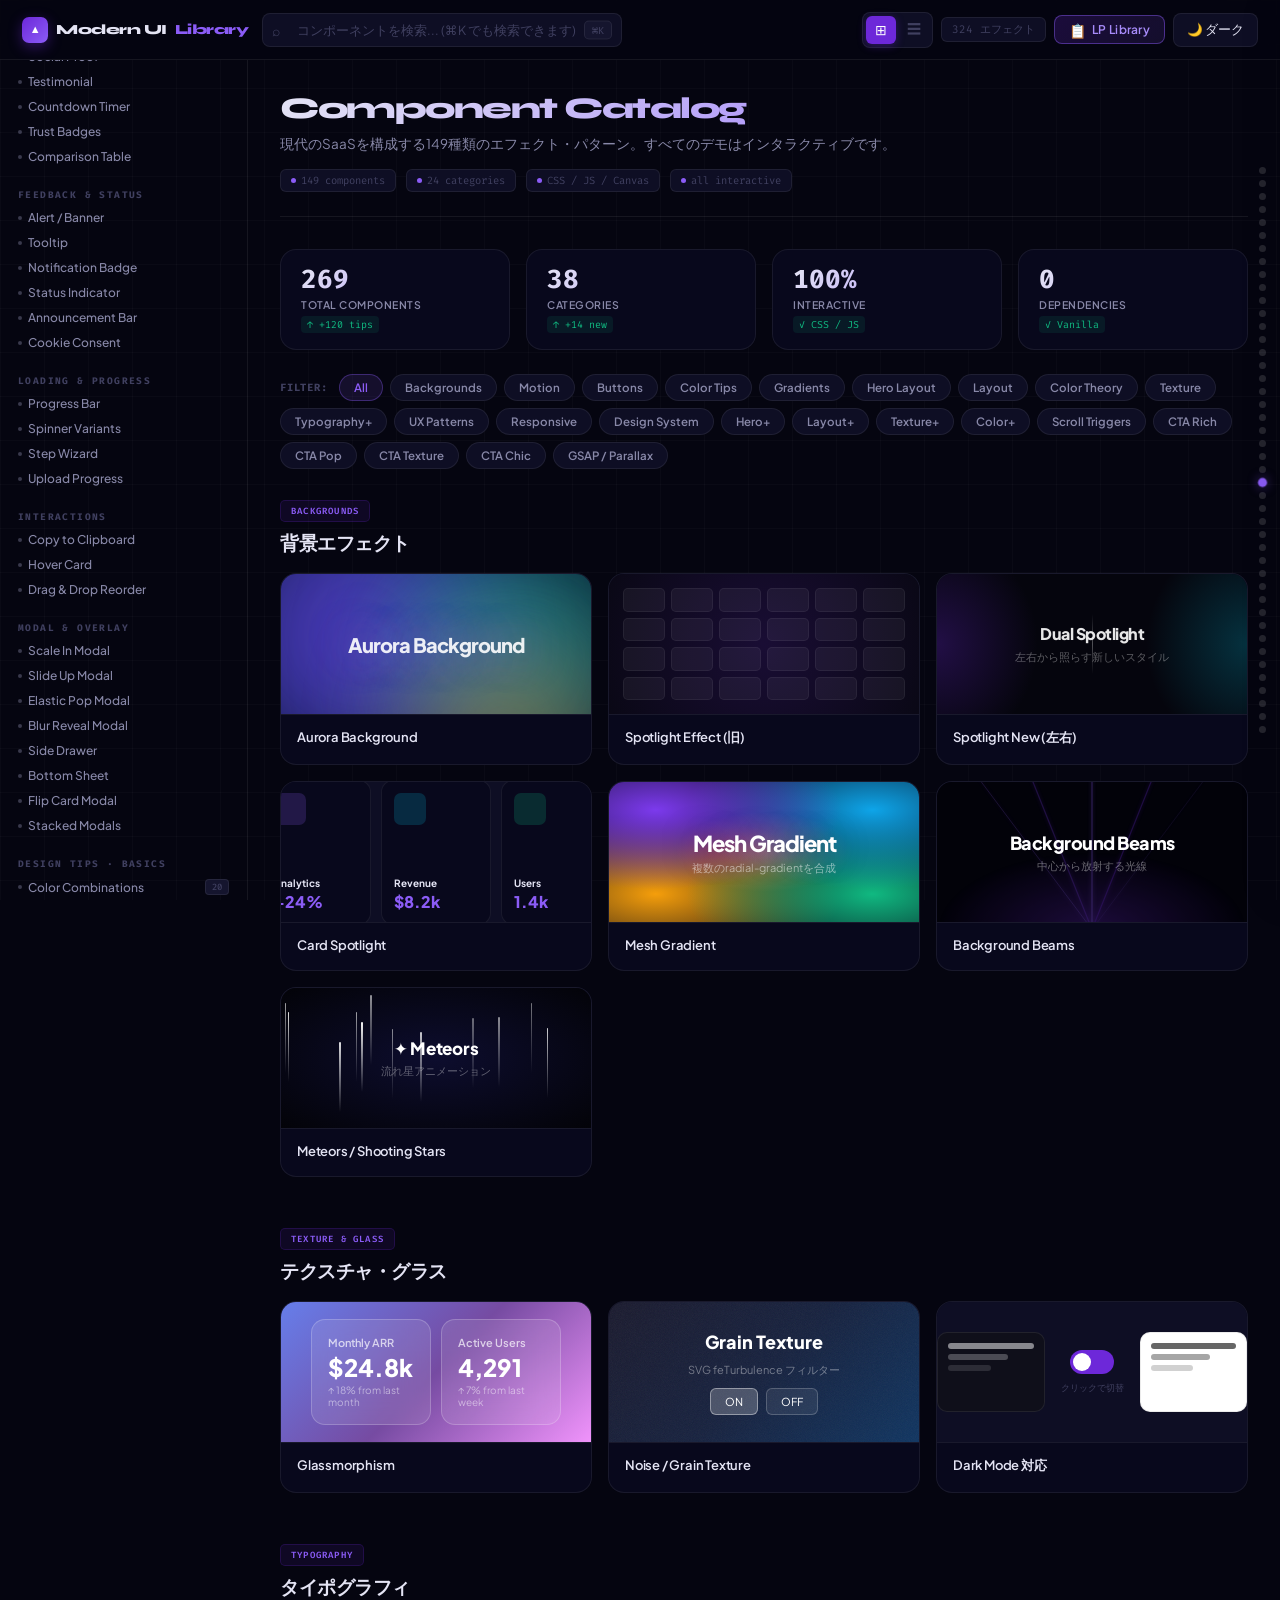
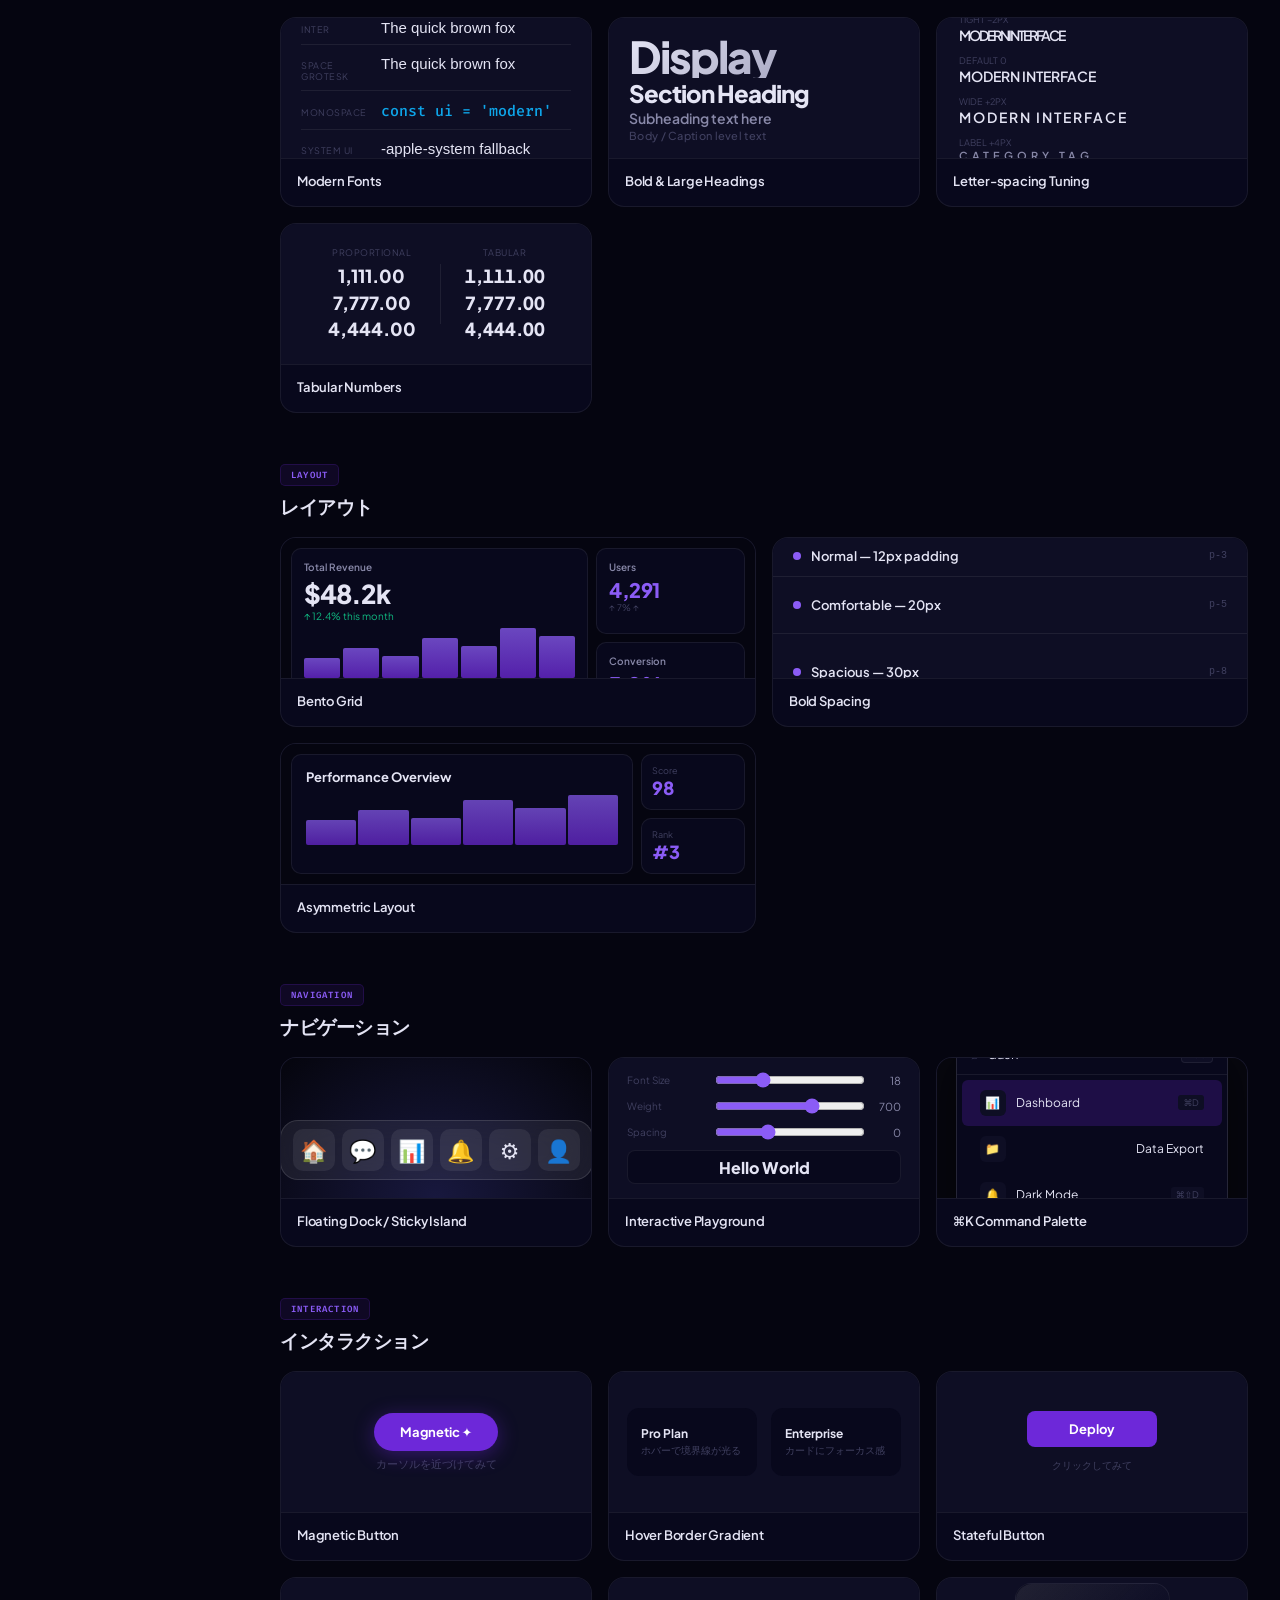
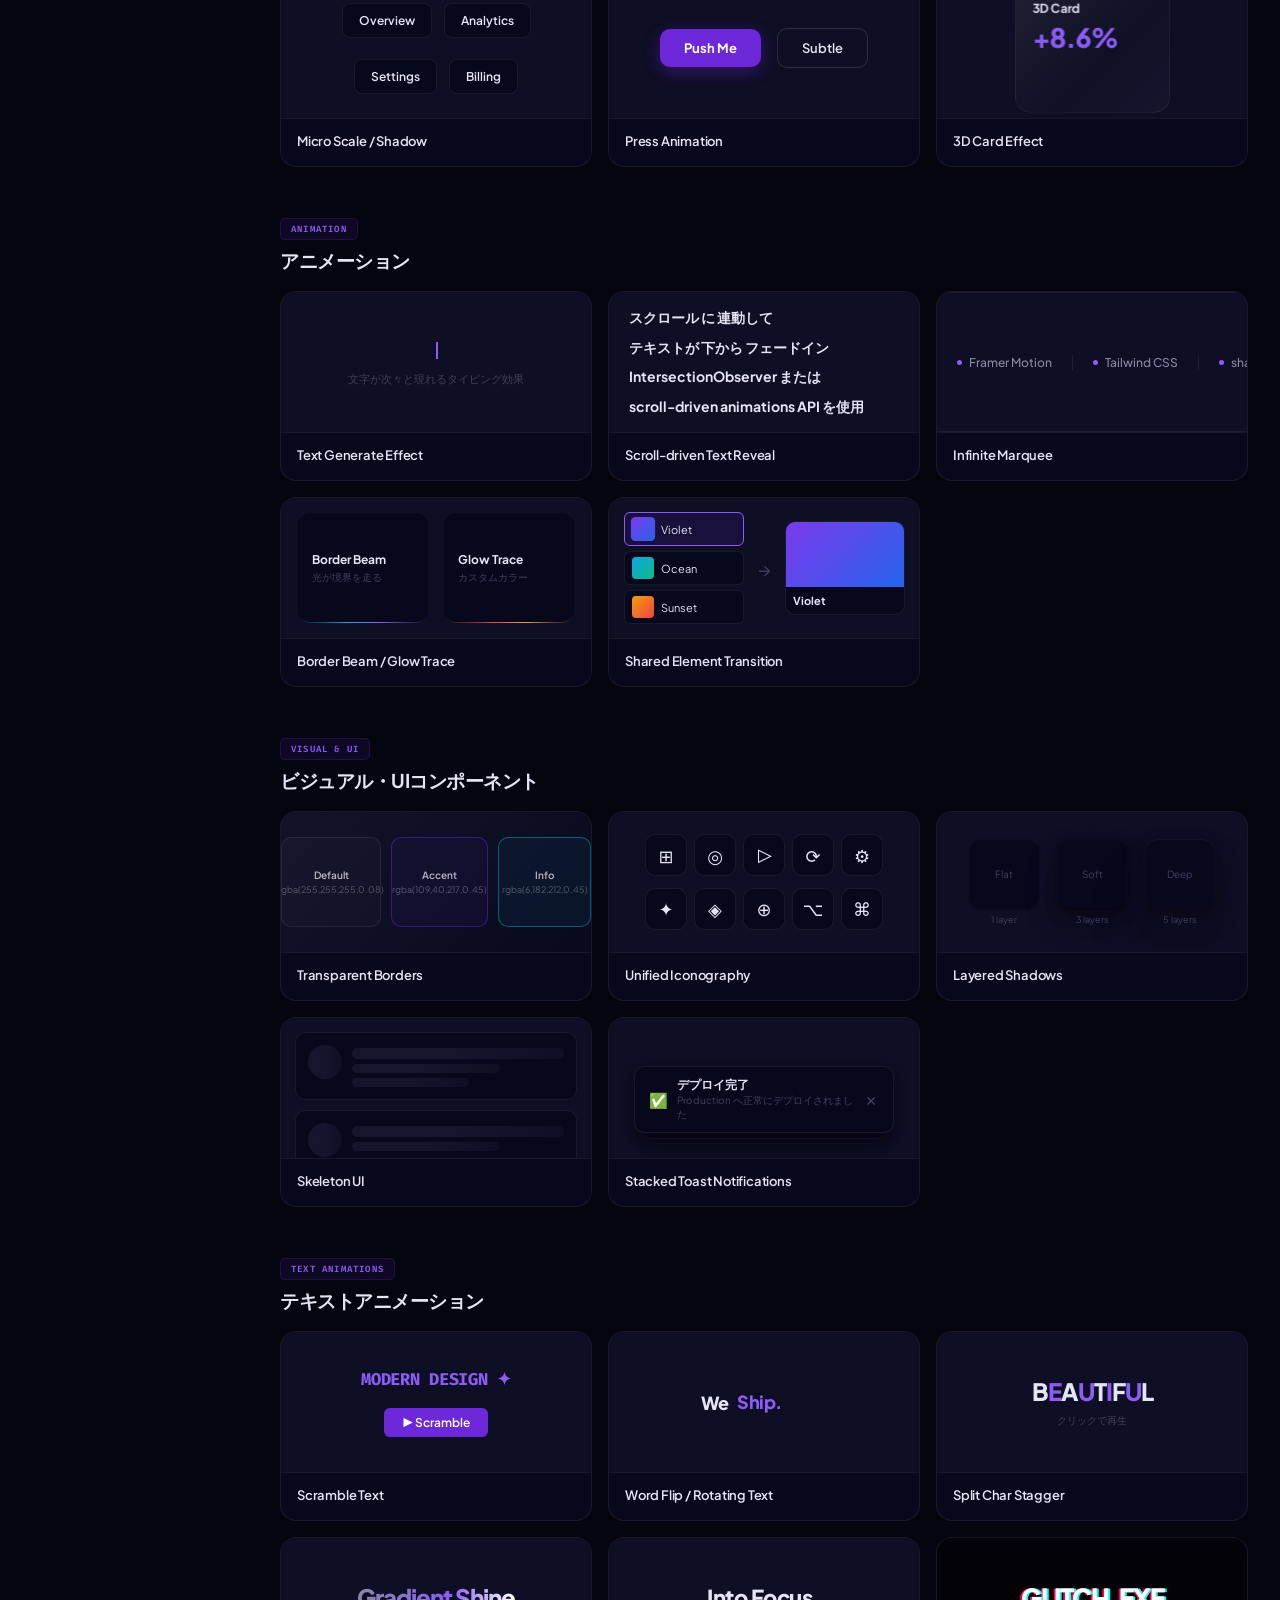
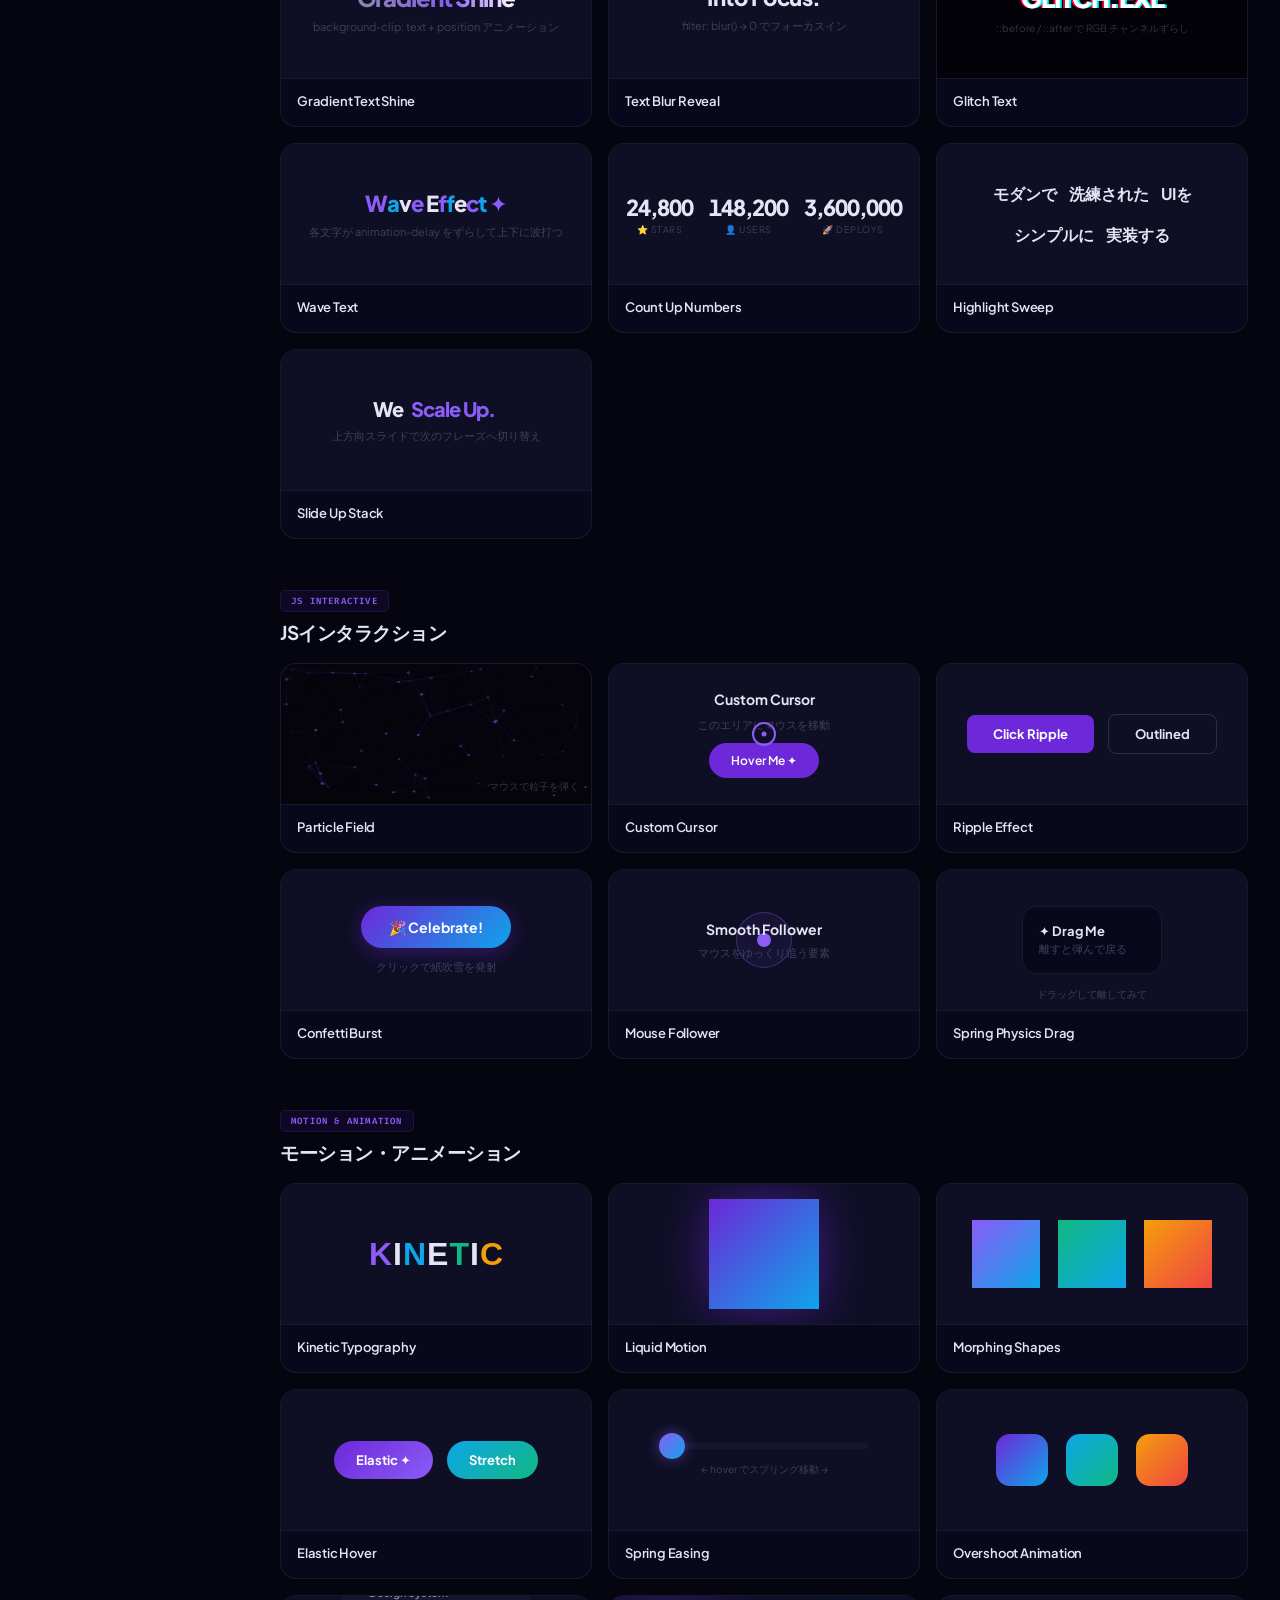
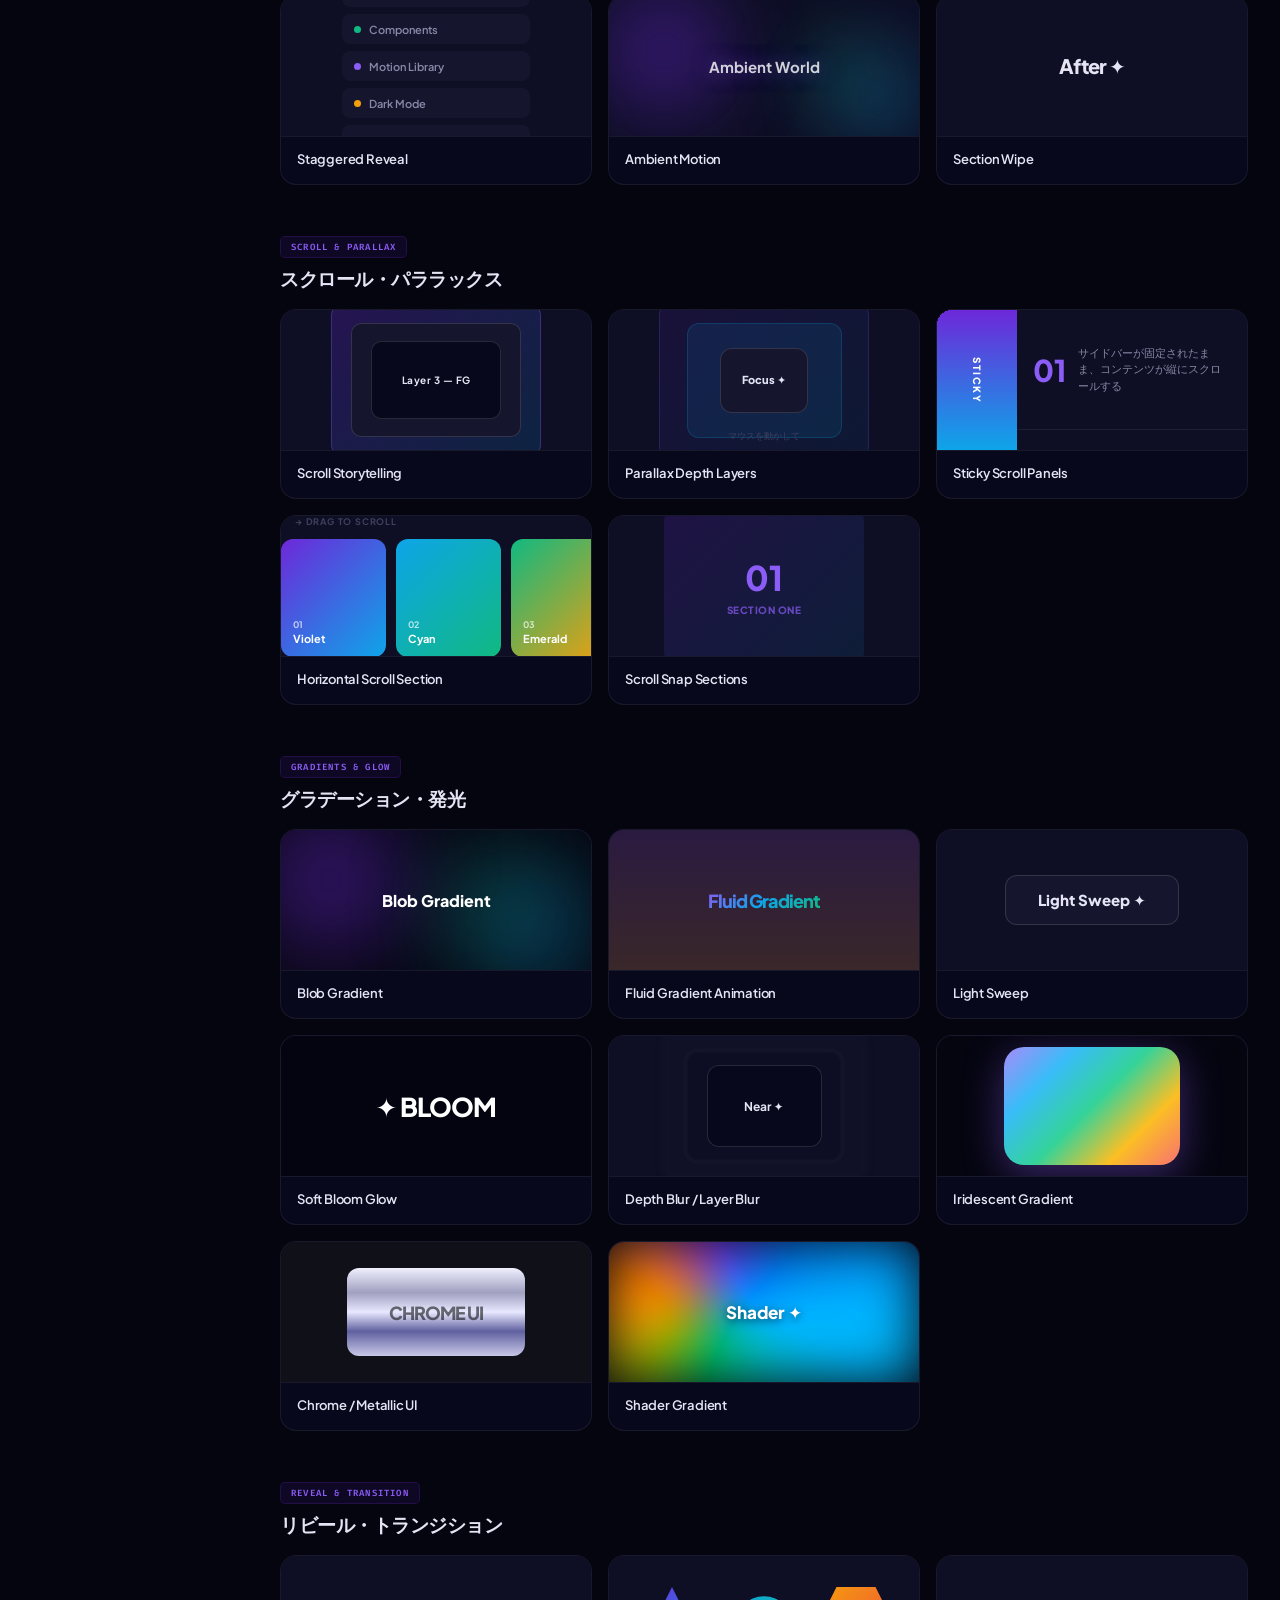
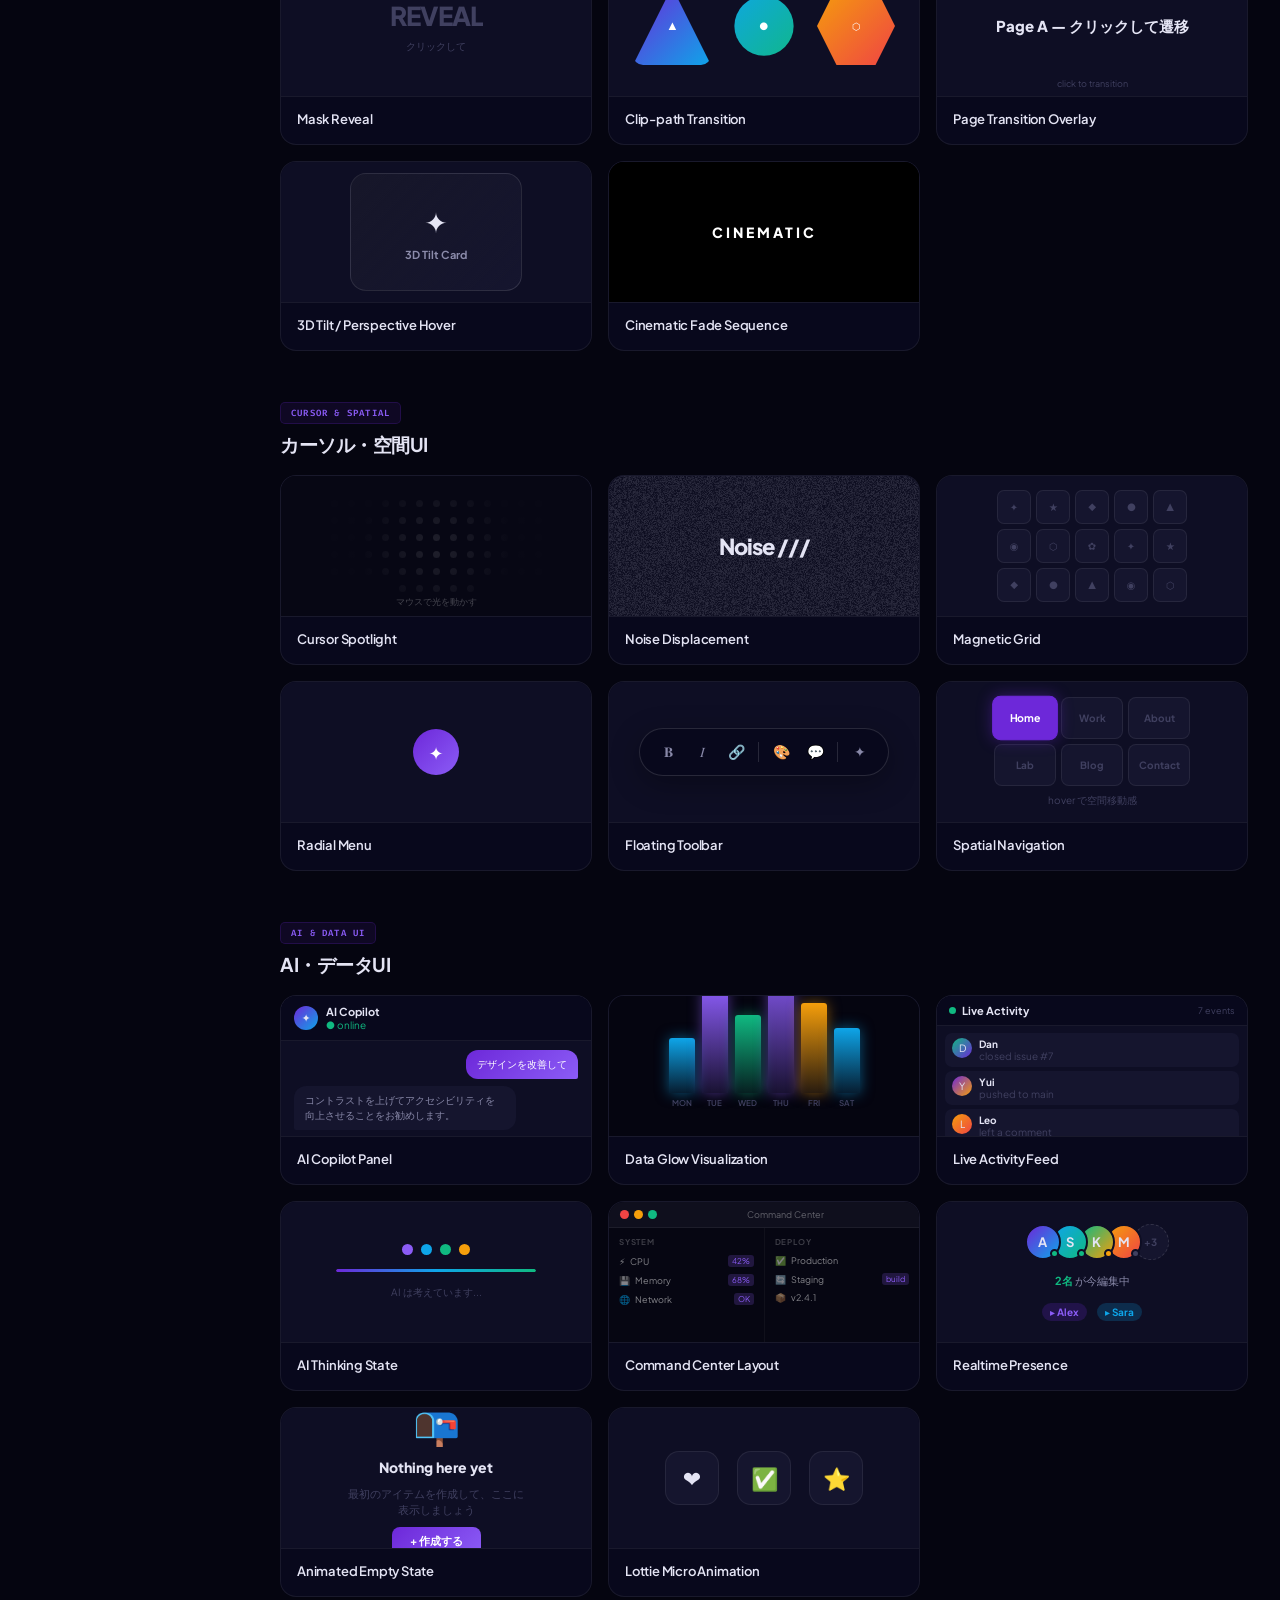
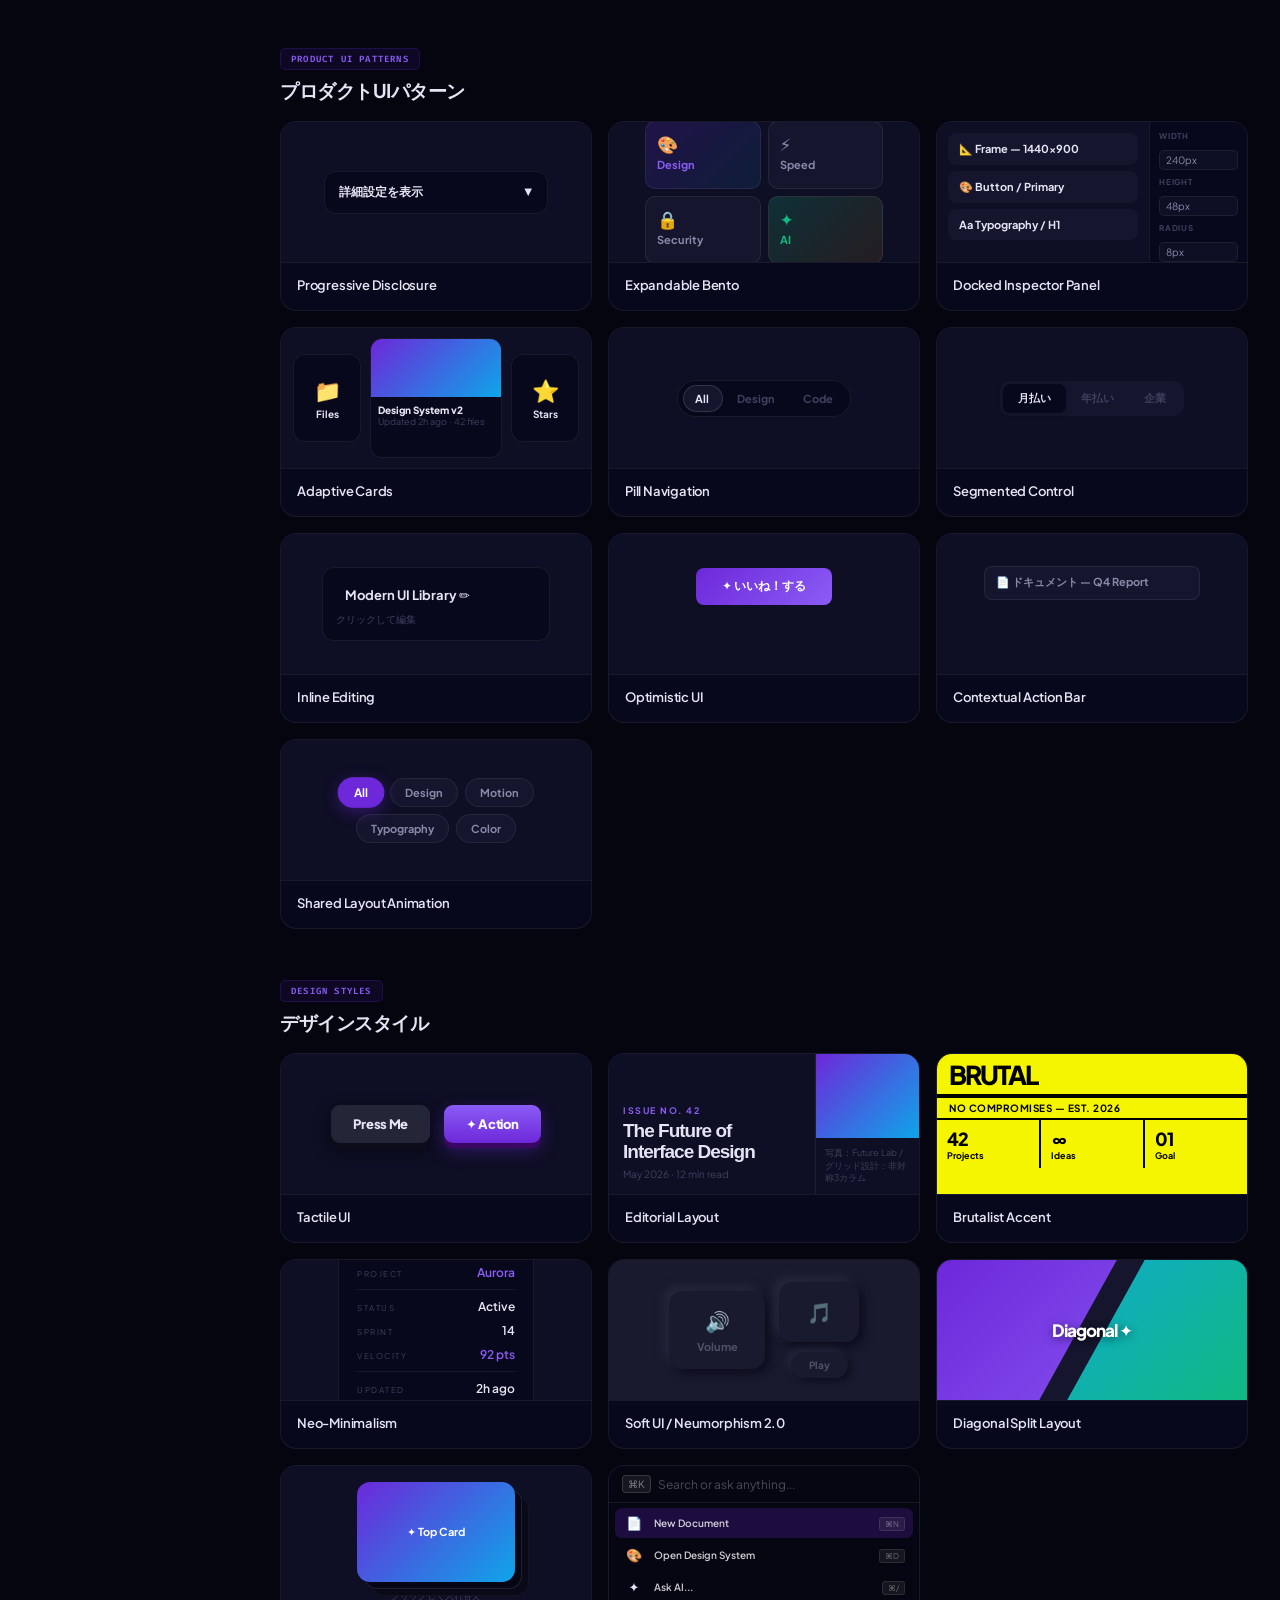
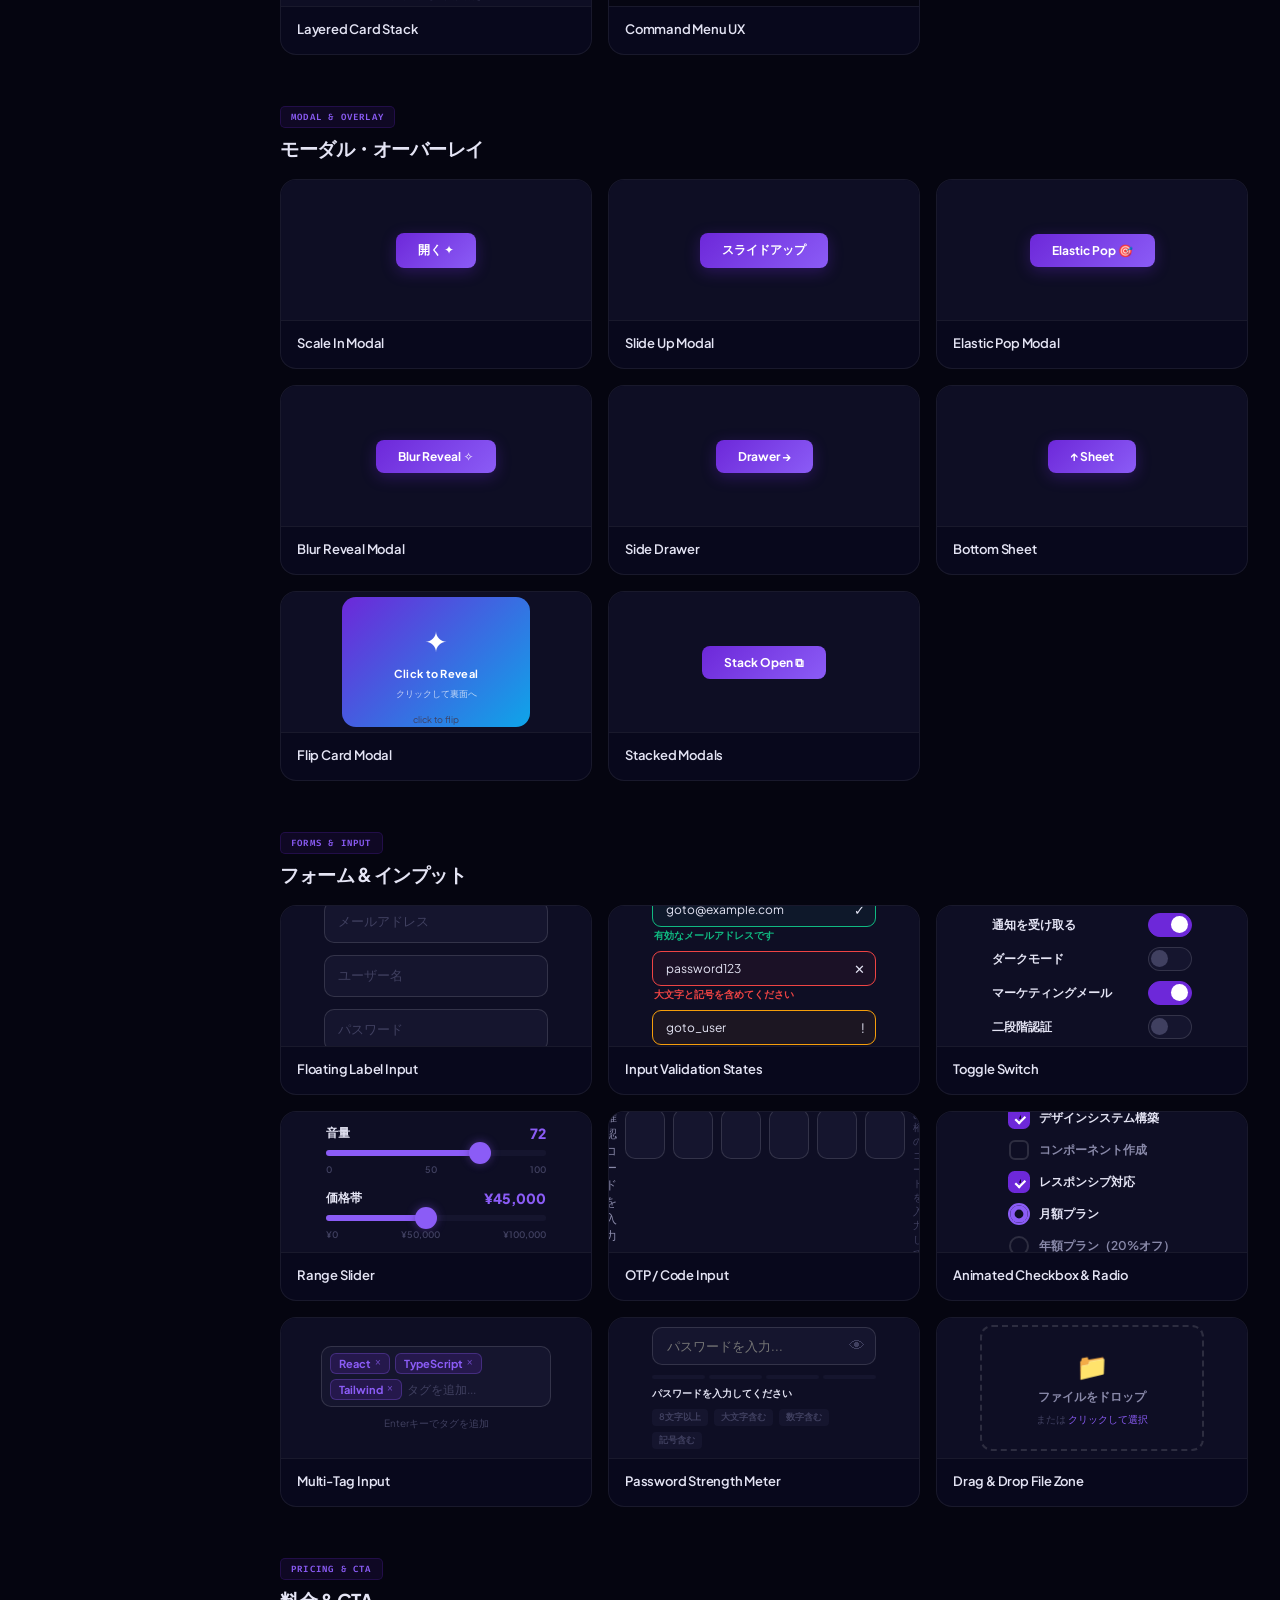
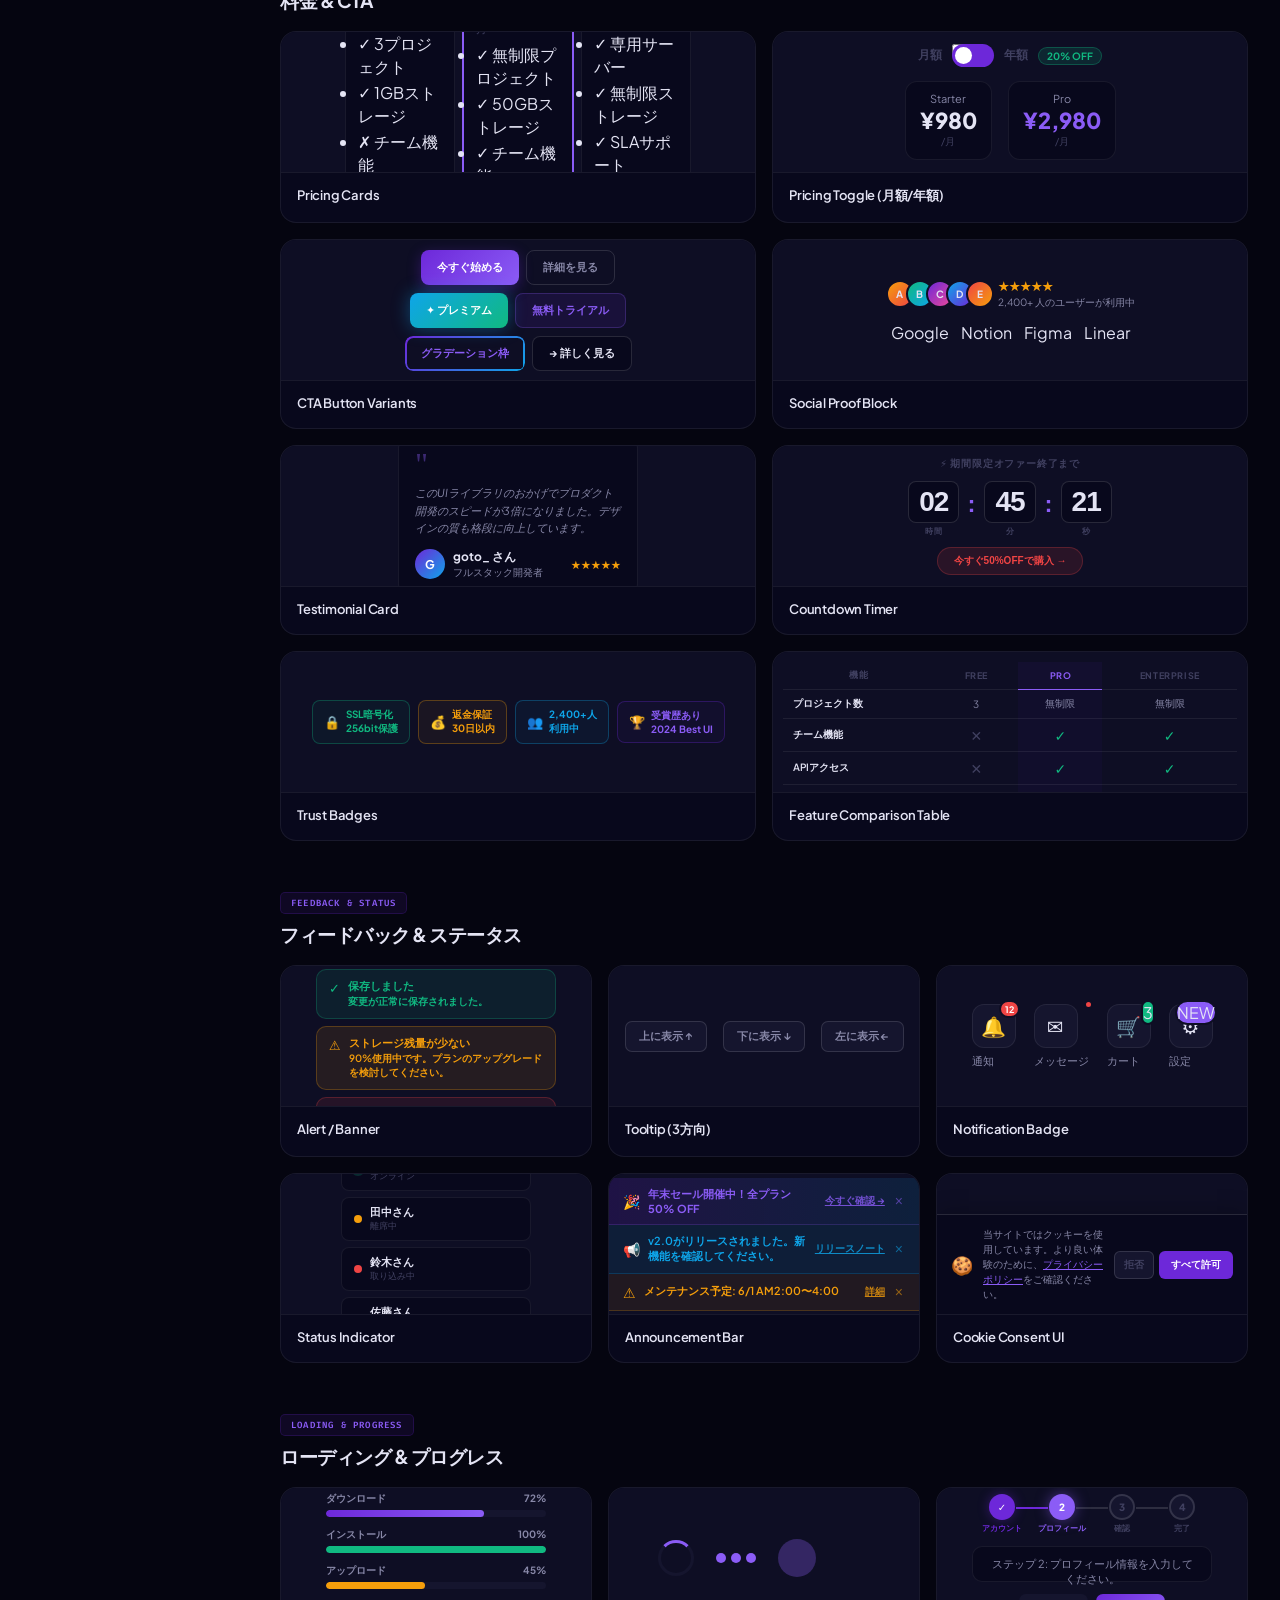
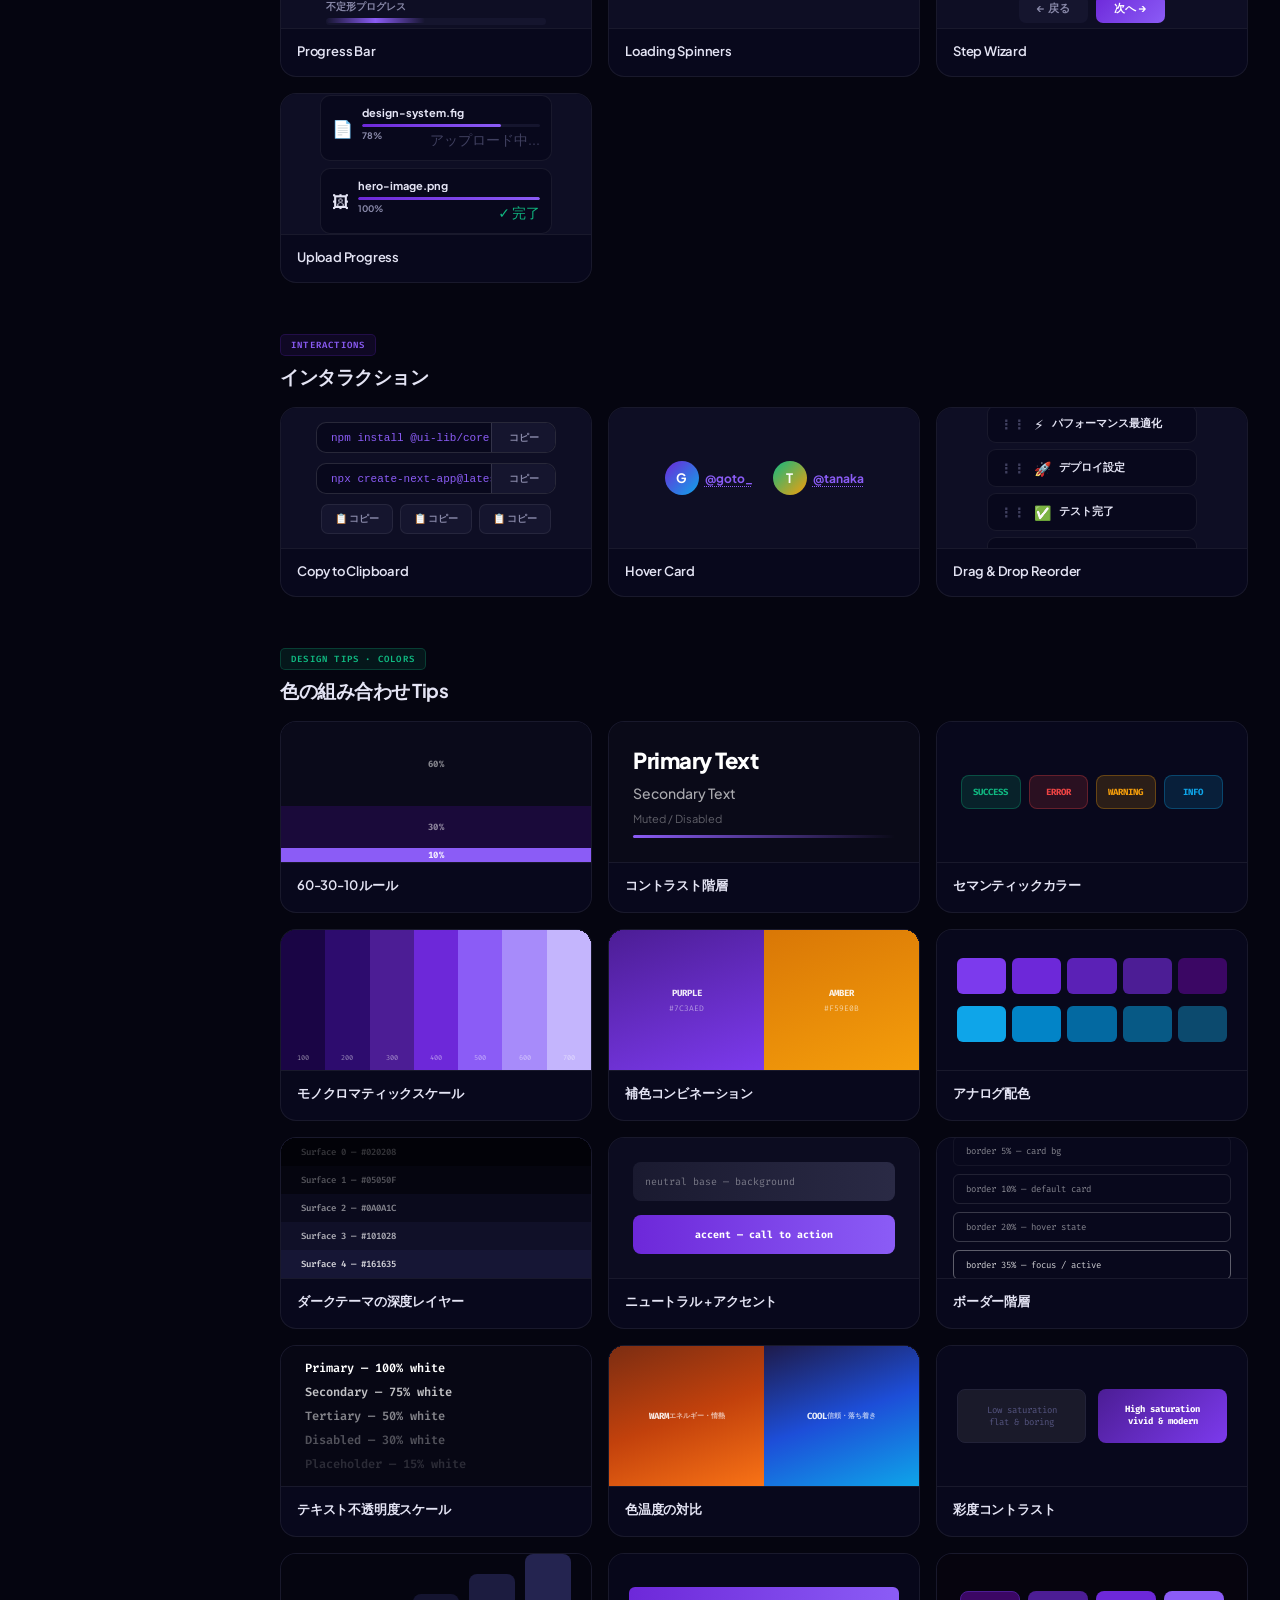
==== commit bbab76ba: "fix: move GSAP section inside <main> to restore sidebar margin Drawer and Command Palette were accid" ====
--- a/index.html
+++ b/index.html
@@ -6554,6 +6554,203 @@
     </div>
   </section>
 
+<section class="cat-section" id="gsap-section">
+  <div class="cat-hdr">
+    <div class="cat-tag">GSAP &amp; Parallax</div>
+    <div class="cat-title">スクロール・視差・モーション</div>
+  </div>
+  <div class="grid">
+
+    <!-- 1. Scroll Scrub -->
+    <div class="ecard" id="gsap-scrub" data-name="gsap scroll scrub スクロール スクラブ">
+      <div class="demo" style="padding:0;overflow:hidden">
+        <div class="gsap-scrub-demo" style="height:100%">
+          <span class="gsap-scrub-label">0%</span>
+          <div class="gsap-scrub-track">
+            <div class="gsap-scrub-orb"></div>
+          </div>
+          <span class="gsap-scrub-hint">↓ スクロールで動かす</span>
+        </div>
+      </div>
+      <div class="cinfo">
+        <div class="cname">Scroll Scrub</div>
+        <div class="cdesc">スクロール量に比例してオブジェクトが動くGSAPのscrubエフェクト。プログレスバー・タイムラインに最適。</div>
+      </div>
+    </div>
+
+    <!-- 2. Stagger Cascade -->
+    <div class="ecard" id="gsap-cascade" data-name="gsap stagger cascade カード スタガー">
+      <div class="demo" style="padding:0;display:flex;align-items:center;justify-content:center">
+        <div class="gsap-cascade-group" style="width:100%">
+          <div class="gsap-cascade-card"><div class="gsap-cc-icon">🎯</div><div class="gsap-cc-line"></div><div class="gsap-cc-line"></div></div>
+          <div class="gsap-cascade-card"><div class="gsap-cc-icon">⚡</div><div class="gsap-cc-line"></div><div class="gsap-cc-line"></div></div>
+          <div class="gsap-cascade-card"><div class="gsap-cc-icon">✨</div><div class="gsap-cc-line"></div><div class="gsap-cc-line"></div></div>
+          <div class="gsap-cascade-card"><div class="gsap-cc-icon">🚀</div><div class="gsap-cc-line"></div><div class="gsap-cc-line"></div></div>
+          <div class="gsap-cascade-card"><div class="gsap-cc-icon">💫</div><div class="gsap-cc-line"></div><div class="gsap-cc-line"></div></div>
+          <div class="gsap-cascade-card"><div class="gsap-cc-icon">🌟</div><div class="gsap-cc-line"></div><div class="gsap-cc-line"></div></div>
+        </div>
+      </div>
+      <div class="cinfo">
+        <div class="cname">Stagger Cascade</div>
+        <div class="cdesc">スクロールでビューに入った瞬間、カードが順番に弾むように登場するスタガーアニメーション。</div>
+      </div>
+    </div>
+
+    <!-- 3. Float Orbs -->
+    <div class="ecard" id="gsap-float" data-name="gsap float orbs 浮遊 パーティクル">
+      <div class="demo" style="padding:0;overflow:hidden">
+        <div class="gsap-float-stage">
+          <div class="gsap-float-orb" data-phase="0" data-amp="18" data-speed="0.55" style="width:80px;height:80px;background:radial-gradient(circle,#818cf8,#4f46e5);left:15%;top:20%"></div>
+          <div class="gsap-float-orb" data-phase="2.1" data-amp="14" data-speed="0.7" style="width:50px;height:50px;background:radial-gradient(circle,#34d399,#059669);right:20%;top:30%"></div>
+          <div class="gsap-float-orb" data-phase="4.2" data-amp="20" data-speed="0.45" style="width:36px;height:36px;background:radial-gradient(circle,#fb923c,#ea580c);right:30%;bottom:25%"></div>
+          <div class="gsap-float-orb" data-phase="1.3" data-amp="12" data-speed="0.9" style="width:24px;height:24px;background:radial-gradient(circle,#f472b6,#db2777);left:35%;bottom:20%"></div>
+          <div class="gsap-float-orb" data-phase="3.1" data-amp="15" data-speed="0.6" style="width:16px;height:16px;background:radial-gradient(circle,#60a5fa,#2563eb);left:55%;top:50%"></div>
+        </div>
+      </div>
+      <div class="cinfo">
+        <div class="cname">Float Orbs</div>
+        <div class="cdesc">正弦波で揺れ続ける浮遊オブジェクト。各要素の位相・振幅・速度を独立して制御するGSAP的アプローチ。</div>
+      </div>
+    </div>
+
+    <!-- 4. Magnetic Cluster -->
+    <div class="ecard" id="gsap-mag" data-name="gsap magnetic cluster マグネット カーソル">
+      <div class="demo" style="padding:0;overflow:hidden">
+        <div class="gsap-mag-grid">
+          <div class="gsap-mag-dot"></div><div class="gsap-mag-dot"></div><div class="gsap-mag-dot"></div><div class="gsap-mag-dot"></div><div class="gsap-mag-dot"></div><div class="gsap-mag-dot"></div>
+          <div class="gsap-mag-dot"></div><div class="gsap-mag-dot"></div><div class="gsap-mag-dot"></div><div class="gsap-mag-dot"></div><div class="gsap-mag-dot"></div><div class="gsap-mag-dot"></div>
+          <div class="gsap-mag-dot"></div><div class="gsap-mag-dot"></div><div class="gsap-mag-dot"></div><div class="gsap-mag-dot"></div><div class="gsap-mag-dot"></div><div class="gsap-mag-dot"></div>
+          <div class="gsap-mag-dot"></div><div class="gsap-mag-dot"></div><div class="gsap-mag-dot"></div><div class="gsap-mag-dot"></div><div class="gsap-mag-dot"></div><div class="gsap-mag-dot"></div>
+        </div>
+      </div>
+      <div class="cinfo">
+        <div class="cname">Magnetic Cluster</div>
+        <div class="cdesc">カーソル周辺のドットが引き寄せられる磁力場エフェクト。マウス位置に応じてリアルタイム変位計算。</div>
+      </div>
+    </div>
+
+    <!-- 5. Word Reveal -->
+    <div class="ecard" id="gsap-word" data-name="gsap word reveal テキスト 単語 ワード">
+      <div class="demo" style="padding:0;overflow:hidden">
+        <div class="gsap-word-reveal-wrap">
+          <p class="gsap-word-reveal">補助金で、経営を動かす。</p>
+          <p class="gsap-word-reveal" style="font-size:15px;opacity:.7;font-weight:600">設備投資から未来へ、一緒に走る。</p>
+          <p class="gsap-word-sub">↓ スクロールでアクティブに</p>
+        </div>
+      </div>
+      <div class="cinfo">
+        <div class="cname">Word-by-Word Reveal</div>
+        <div class="cdesc">単語ごとにblur解除＋translateで登場するGSAP SplitTextスタイルのテキストアニメーション。</div>
+      </div>
+    </div>
+
+    <!-- 6. Depth Parallax -->
+    <div class="ecard" id="gsap-depth" data-name="gsap depth parallax 視差 奥行き">
+      <div class="demo" style="padding:0;overflow:hidden">
+        <div class="gsap-depth-section">
+          <div class="gsap-depth-layer" data-depth="1.4" style="z-index:1">
+            <div style="width:140px;height:140px;border-radius:50%;background:radial-gradient(circle,rgba(99,102,241,.3),transparent);blur:4px"></div>
+          </div>
+          <div class="gsap-depth-layer" data-depth="0.7" style="z-index:2">
+            <div style="width:90px;height:90px;border-radius:16px;background:linear-gradient(135deg,rgba(139,92,246,.5),rgba(59,130,246,.4));transform:rotate(20deg)"></div>
+          </div>
+          <div class="gsap-depth-layer" data-depth="0.2" style="z-index:3">
+            <div style="text-align:center;padding:18px 22px;background:rgba(255,255,255,.07);border-radius:12px;border:1px solid rgba(255,255,255,.12)">
+              <div style="font-size:13px;font-weight:700;color:#e0e7ff">Depth Layers</div>
+              <div style="font-size:11px;color:rgba(255,255,255,.4);margin-top:4px">↑↓ スクロール</div>
+            </div>
+          </div>
+        </div>
+      </div>
+      <div class="cinfo">
+        <div class="cname">Depth Parallax</div>
+        <div class="cdesc">奥行き値でスクロール速度を変える視差効果。遠い要素は速く、近い要素はゆっくり動き、距離感を演出。</div>
+      </div>
+    </div>
+
+    <!-- 7. Spring Cards -->
+    <div class="ecard" id="gsap-spring" data-name="gsap spring card 3d tilt スプリング">
+      <div class="demo" style="padding:0;display:flex;align-items:center;justify-content:center;gap:12px;background:#08081e">
+        <div class="gsap-spring-card" style="width:120px;height:90px;background:linear-gradient(135deg,#312e81,#4338ca);display:flex;align-items:center;justify-content:center;flex-direction:column;gap:6px">
+          <div class="gsap-spring-shine"></div>
+          <div style="font-size:22px">🎯</div>
+          <div style="font-size:10px;color:rgba(255,255,255,.7);font-weight:600">Hover me</div>
+        </div>
+        <div class="gsap-spring-card" style="width:120px;height:90px;background:linear-gradient(135deg,#064e3b,#059669);display:flex;align-items:center;justify-content:center;flex-direction:column;gap:6px">
+          <div class="gsap-spring-shine"></div>
+          <div style="font-size:22px">⚡</div>
+          <div style="font-size:10px;color:rgba(255,255,255,.7);font-weight:600">Hover me</div>
+        </div>
+      </div>
+      <div class="cinfo">
+        <div class="cname">Spring Cards</div>
+        <div class="cdesc">カーソル位置に応じてperspective rotateするスプリング物理のカードティルト。ハイライトシャインつき。</div>
+      </div>
+    </div>
+
+    <!-- 8. Count Morph -->
+    <div class="ecard" id="gsap-count" data-name="gsap count morph number カウント 数字">
+      <div class="demo" style="padding:0;overflow:hidden">
+        <div class="gsap-countmorph-wrap">
+          <div class="gsap-cm-item">
+            <div class="gsap-countmorph" data-target="1250" data-suffix="万円" data-duration="2200" style="color:#818cf8">0万円</div>
+            <div class="gsap-cm-label">補助上限</div>
+          </div>
+          <div class="gsap-cm-item">
+            <div class="gsap-countmorph" data-target="47" data-suffix="%" data-duration="1800" style="color:#34d399">0%</div>
+            <div class="gsap-cm-label">採択率</div>
+          </div>
+          <div class="gsap-cm-item">
+            <div class="gsap-countmorph" data-target="2" data-suffix="/3" data-decimals="0" data-duration="1200" style="color:#fb923c">0/3</div>
+            <div class="gsap-cm-label">補助率</div>
+          </div>
+        </div>
+      </div>
+      <div class="cinfo">
+        <div class="cname">Count Morph</div>
+        <div class="cdesc">スプリングイージングで弾みながら増加するカウンター。elasticEaseOutで数字が行き過ぎてから落ち着く。</div>
+      </div>
+    </div>
+
+    <!-- 9. Clip Wipe -->
+    <div class="ecard" id="gsap-clip" data-name="gsap clip wipe reveal クリップ ワイプ">
+      <div class="demo" style="padding:0;overflow:hidden">
+        <div class="gsap-clip-wipe" style="height:100%">
+          <div class="gsap-cw-inner" style="height:100%">
+            <div style="text-align:center">
+              <div style="font-size:32px;margin-bottom:10px">✨</div>
+              <div style="font-size:15px;font-weight:800;color:#e0e7ff;margin-bottom:6px">Clip Reveal</div>
+              <div style="font-size:11px;color:rgba(255,255,255,.5)">スクロールでエントリー</div>
+            </div>
+          </div>
+        </div>
+      </div>
+      <div class="cinfo">
+        <div class="cname">Clip Wipe Reveal</div>
+        <div class="cdesc">clip-pathの円形マスクが0%→150%に広がるリビールアニメーション。コンテンツ登場に深みを出す。</div>
+      </div>
+    </div>
+
+    <!-- 10. Velocity Tilt -->
+    <div class="ecard" id="gsap-vel" data-name="gsap velocity tilt scroll 速度 傾き">
+      <div class="demo" style="padding:0;position:relative">
+        <div class="gsap-vel-stage">
+          <div class="gsap-vel-card">
+            <div class="gsap-vel-icon">🏄</div>
+            <div class="gsap-vel-label">Velocity Tilt</div>
+          </div>
+        </div>
+        <div class="gsap-vel-hint">↑↓ スクロール速度で傾く</div>
+      </div>
+      <div class="cinfo">
+        <div class="cname">Velocity Tilt</div>
+        <div class="cdesc">スクロール速度に応じてカードが前後に傾くエフェクト。lerpで残像感を演出し動きのリアリティを向上。</div>
+      </div>
+    </div>
+
+  </div>
+</section>
+
 </main>
 
 <!-- ======================== DRAWER ======================== -->
@@ -6601,204 +6798,6 @@
 <!-- ======================== PROGRESS DOTS ======================== -->
 <nav class="progress-dots" id="progressDots" aria-label="セクションナビゲーション"></nav>
 
-<!-- ======================== GSAP & PARALLAX ======================== -->
-<section class="cat-section" id="gsap-section">
-  <div class="cat-hdr">
-    <div class="cat-tag">GSAP &amp; Parallax</div>
-    <div class="cat-title">スクロール・視差・モーション</div>
-  </div>
-  <div class="grid">
-
-    <!-- 1. Scroll Scrub -->
-    <div class="ecard" id="gsap-scrub" data-name="gsap scroll scrub スクロール スクラブ">
-      <div class="demo" style="padding:0;overflow:hidden">
-        <div class="gsap-scrub-demo" style="height:100%">
-          <span class="gsap-scrub-label">0%</span>
-          <div class="gsap-scrub-track">
-            <div class="gsap-scrub-orb"></div>
-          </div>
-          <span class="gsap-scrub-hint">↓ スクロールで動かす</span>
-        </div>
-      </div>
-      <div class="cinfo">
-        <div class="cname">Scroll Scrub</div>
-        <div class="cdesc">スクロール量に比例してオブジェクトが動くGSAPのscrubエフェクト。プログレスバー・タイムラインに最適。</div>
-      </div>
-    </div>
-
-    <!-- 2. Stagger Cascade -->
-    <div class="ecard" id="gsap-cascade" data-name="gsap stagger cascade カード スタガー">
-      <div class="demo" style="padding:0;display:flex;align-items:center;justify-content:center">
-        <div class="gsap-cascade-group" style="width:100%">
-          <div class="gsap-cascade-card"><div class="gsap-cc-icon">🎯</div><div class="gsap-cc-line"></div><div class="gsap-cc-line"></div></div>
-          <div class="gsap-cascade-card"><div class="gsap-cc-icon">⚡</div><div class="gsap-cc-line"></div><div class="gsap-cc-line"></div></div>
-          <div class="gsap-cascade-card"><div class="gsap-cc-icon">✨</div><div class="gsap-cc-line"></div><div class="gsap-cc-line"></div></div>
-          <div class="gsap-cascade-card"><div class="gsap-cc-icon">🚀</div><div class="gsap-cc-line"></div><div class="gsap-cc-line"></div></div>
-          <div class="gsap-cascade-card"><div class="gsap-cc-icon">💫</div><div class="gsap-cc-line"></div><div class="gsap-cc-line"></div></div>
-          <div class="gsap-cascade-card"><div class="gsap-cc-icon">🌟</div><div class="gsap-cc-line"></div><div class="gsap-cc-line"></div></div>
-        </div>
-      </div>
-      <div class="cinfo">
-        <div class="cname">Stagger Cascade</div>
-        <div class="cdesc">スクロールでビューに入った瞬間、カードが順番に弾むように登場するスタガーアニメーション。</div>
-      </div>
-    </div>
-
-    <!-- 3. Float Orbs -->
-    <div class="ecard" id="gsap-float" data-name="gsap float orbs 浮遊 パーティクル">
-      <div class="demo" style="padding:0;overflow:hidden">
-        <div class="gsap-float-stage">
-          <div class="gsap-float-orb" data-phase="0" data-amp="18" data-speed="0.55" style="width:80px;height:80px;background:radial-gradient(circle,#818cf8,#4f46e5);left:15%;top:20%"></div>
-          <div class="gsap-float-orb" data-phase="2.1" data-amp="14" data-speed="0.7" style="width:50px;height:50px;background:radial-gradient(circle,#34d399,#059669);right:20%;top:30%"></div>
-          <div class="gsap-float-orb" data-phase="4.2" data-amp="20" data-speed="0.45" style="width:36px;height:36px;background:radial-gradient(circle,#fb923c,#ea580c);right:30%;bottom:25%"></div>
-          <div class="gsap-float-orb" data-phase="1.3" data-amp="12" data-speed="0.9" style="width:24px;height:24px;background:radial-gradient(circle,#f472b6,#db2777);left:35%;bottom:20%"></div>
-          <div class="gsap-float-orb" data-phase="3.1" data-amp="15" data-speed="0.6" style="width:16px;height:16px;background:radial-gradient(circle,#60a5fa,#2563eb);left:55%;top:50%"></div>
-        </div>
-      </div>
-      <div class="cinfo">
-        <div class="cname">Float Orbs</div>
-        <div class="cdesc">正弦波で揺れ続ける浮遊オブジェクト。各要素の位相・振幅・速度を独立して制御するGSAP的アプローチ。</div>
-      </div>
-    </div>
-
-    <!-- 4. Magnetic Cluster -->
-    <div class="ecard" id="gsap-mag" data-name="gsap magnetic cluster マグネット カーソル">
-      <div class="demo" style="padding:0;overflow:hidden">
-        <div class="gsap-mag-grid">
-          <div class="gsap-mag-dot"></div><div class="gsap-mag-dot"></div><div class="gsap-mag-dot"></div><div class="gsap-mag-dot"></div><div class="gsap-mag-dot"></div><div class="gsap-mag-dot"></div>
-          <div class="gsap-mag-dot"></div><div class="gsap-mag-dot"></div><div class="gsap-mag-dot"></div><div class="gsap-mag-dot"></div><div class="gsap-mag-dot"></div><div class="gsap-mag-dot"></div>
-          <div class="gsap-mag-dot"></div><div class="gsap-mag-dot"></div><div class="gsap-mag-dot"></div><div class="gsap-mag-dot"></div><div class="gsap-mag-dot"></div><div class="gsap-mag-dot"></div>
-          <div class="gsap-mag-dot"></div><div class="gsap-mag-dot"></div><div class="gsap-mag-dot"></div><div class="gsap-mag-dot"></div><div class="gsap-mag-dot"></div><div class="gsap-mag-dot"></div>
-        </div>
-      </div>
-      <div class="cinfo">
-        <div class="cname">Magnetic Cluster</div>
-        <div class="cdesc">カーソル周辺のドットが引き寄せられる磁力場エフェクト。マウス位置に応じてリアルタイム変位計算。</div>
-      </div>
-    </div>
-
-    <!-- 5. Word Reveal -->
-    <div class="ecard" id="gsap-word" data-name="gsap word reveal テキスト 単語 ワード">
-      <div class="demo" style="padding:0;overflow:hidden">
-        <div class="gsap-word-reveal-wrap">
-          <p class="gsap-word-reveal">補助金で、経営を動かす。</p>
-          <p class="gsap-word-reveal" style="font-size:15px;opacity:.7;font-weight:600">設備投資から未来へ、一緒に走る。</p>
-          <p class="gsap-word-sub">↓ スクロールでアクティブに</p>
-        </div>
-      </div>
-      <div class="cinfo">
-        <div class="cname">Word-by-Word Reveal</div>
-        <div class="cdesc">単語ごとにblur解除＋translateで登場するGSAP SplitTextスタイルのテキストアニメーション。</div>
-      </div>
-    </div>
-
-    <!-- 6. Depth Parallax -->
-    <div class="ecard" id="gsap-depth" data-name="gsap depth parallax 視差 奥行き">
-      <div class="demo" style="padding:0;overflow:hidden">
-        <div class="gsap-depth-section">
-          <div class="gsap-depth-layer" data-depth="1.4" style="z-index:1">
-            <div style="width:140px;height:140px;border-radius:50%;background:radial-gradient(circle,rgba(99,102,241,.3),transparent);blur:4px"></div>
-          </div>
-          <div class="gsap-depth-layer" data-depth="0.7" style="z-index:2">
-            <div style="width:90px;height:90px;border-radius:16px;background:linear-gradient(135deg,rgba(139,92,246,.5),rgba(59,130,246,.4));transform:rotate(20deg)"></div>
-          </div>
-          <div class="gsap-depth-layer" data-depth="0.2" style="z-index:3">
-            <div style="text-align:center;padding:18px 22px;background:rgba(255,255,255,.07);border-radius:12px;border:1px solid rgba(255,255,255,.12)">
-              <div style="font-size:13px;font-weight:700;color:#e0e7ff">Depth Layers</div>
-              <div style="font-size:11px;color:rgba(255,255,255,.4);margin-top:4px">↑↓ スクロール</div>
-            </div>
-          </div>
-        </div>
-      </div>
-      <div class="cinfo">
-        <div class="cname">Depth Parallax</div>
-        <div class="cdesc">奥行き値でスクロール速度を変える視差効果。遠い要素は速く、近い要素はゆっくり動き、距離感を演出。</div>
-      </div>
-    </div>
-
-    <!-- 7. Spring Cards -->
-    <div class="ecard" id="gsap-spring" data-name="gsap spring card 3d tilt スプリング">
-      <div class="demo" style="padding:0;display:flex;align-items:center;justify-content:center;gap:12px;background:#08081e">
-        <div class="gsap-spring-card" style="width:120px;height:90px;background:linear-gradient(135deg,#312e81,#4338ca);display:flex;align-items:center;justify-content:center;flex-direction:column;gap:6px">
-          <div class="gsap-spring-shine"></div>
-          <div style="font-size:22px">🎯</div>
-          <div style="font-size:10px;color:rgba(255,255,255,.7);font-weight:600">Hover me</div>
-        </div>
-        <div class="gsap-spring-card" style="width:120px;height:90px;background:linear-gradient(135deg,#064e3b,#059669);display:flex;align-items:center;justify-content:center;flex-direction:column;gap:6px">
-          <div class="gsap-spring-shine"></div>
-          <div style="font-size:22px">⚡</div>
-          <div style="font-size:10px;color:rgba(255,255,255,.7);font-weight:600">Hover me</div>
-        </div>
-      </div>
-      <div class="cinfo">
-        <div class="cname">Spring Cards</div>
-        <div class="cdesc">カーソル位置に応じてperspective rotateするスプリング物理のカードティルト。ハイライトシャインつき。</div>
-      </div>
-    </div>
-
-    <!-- 8. Count Morph -->
-    <div class="ecard" id="gsap-count" data-name="gsap count morph number カウント 数字">
-      <div class="demo" style="padding:0;overflow:hidden">
-        <div class="gsap-countmorph-wrap">
-          <div class="gsap-cm-item">
-            <div class="gsap-countmorph" data-target="1250" data-suffix="万円" data-duration="2200" style="color:#818cf8">0万円</div>
-            <div class="gsap-cm-label">補助上限</div>
-          </div>
-          <div class="gsap-cm-item">
-            <div class="gsap-countmorph" data-target="47" data-suffix="%" data-duration="1800" style="color:#34d399">0%</div>
-            <div class="gsap-cm-label">採択率</div>
-          </div>
-          <div class="gsap-cm-item">
-            <div class="gsap-countmorph" data-target="2" data-suffix="/3" data-decimals="0" data-duration="1200" style="color:#fb923c">0/3</div>
-            <div class="gsap-cm-label">補助率</div>
-          </div>
-        </div>
-      </div>
-      <div class="cinfo">
-        <div class="cname">Count Morph</div>
-        <div class="cdesc">スプリングイージングで弾みながら増加するカウンター。elasticEaseOutで数字が行き過ぎてから落ち着く。</div>
-      </div>
-    </div>
-
-    <!-- 9. Clip Wipe -->
-    <div class="ecard" id="gsap-clip" data-name="gsap clip wipe reveal クリップ ワイプ">
-      <div class="demo" style="padding:0;overflow:hidden">
-        <div class="gsap-clip-wipe" style="height:100%">
-          <div class="gsap-cw-inner" style="height:100%">
-            <div style="text-align:center">
-              <div style="font-size:32px;margin-bottom:10px">✨</div>
-              <div style="font-size:15px;font-weight:800;color:#e0e7ff;margin-bottom:6px">Clip Reveal</div>
-              <div style="font-size:11px;color:rgba(255,255,255,.5)">スクロールでエントリー</div>
-            </div>
-          </div>
-        </div>
-      </div>
-      <div class="cinfo">
-        <div class="cname">Clip Wipe Reveal</div>
-        <div class="cdesc">clip-pathの円形マスクが0%→150%に広がるリビールアニメーション。コンテンツ登場に深みを出す。</div>
-      </div>
-    </div>
-
-    <!-- 10. Velocity Tilt -->
-    <div class="ecard" id="gsap-vel" data-name="gsap velocity tilt scroll 速度 傾き">
-      <div class="demo" style="padding:0;position:relative">
-        <div class="gsap-vel-stage">
-          <div class="gsap-vel-card">
-            <div class="gsap-vel-icon">🏄</div>
-            <div class="gsap-vel-label">Velocity Tilt</div>
-          </div>
-        </div>
-        <div class="gsap-vel-hint">↑↓ スクロール速度で傾く</div>
-      </div>
-      <div class="cinfo">
-        <div class="cname">Velocity Tilt</div>
-        <div class="cdesc">スクロール速度に応じてカードが前後に傾くエフェクト。lerpで残像感を演出し動きのリアリティを向上。</div>
-      </div>
-    </div>
-
-  </div>
-</section>
-
 <!-- LP Library Overlay -->
 <div id="lpLibOverlay"></div>
 
--- a/v2-lp-lib.css
+++ b/v2-lp-lib.css
@@ -537,6 +537,68 @@
   background: #eef2f7;
 }
 
+/* ── Live-preview bar (URL + open button) ─────────────────────────────── */
+.lpl-preview-bar {
+  display: flex;
+  align-items: center;
+  gap: 8px;
+  padding: 7px 12px;
+  background: var(--lpl-surface-filter);
+  border-bottom: 1px solid rgba(0,0,0,.06);
+  flex-shrink: 0;
+}
+:root.lpl-dark .lpl-preview-bar {
+  border-bottom-color: rgba(255,255,255,.07);
+}
+.lpl-preview-url-txt {
+  flex: 1 1 0;
+  font-size: 11px;
+  font-weight: 600;
+  color: var(--lpl-text-2);
+  white-space: nowrap;
+  overflow: hidden;
+  text-overflow: ellipsis;
+  letter-spacing: .02em;
+}
+.lpl-preview-open-btn {
+  flex-shrink: 0;
+  font-size: 11px;
+  font-weight: 700;
+  color: #fff;
+  background: #1a4c8e;
+  padding: 5px 11px;
+  border-radius: 20px;
+  text-decoration: none;
+  transition: background .15s;
+  white-space: nowrap;
+}
+.lpl-preview-open-btn:hover { background: #1368d8; }
+:root.lpl-dark .lpl-preview-open-btn { background: #2563eb; }
+:root.lpl-dark .lpl-preview-open-btn:hover { background: #3b82f6; }
+
+/* Live preview iframe — fills remaining height */
+#lplDetailBody .lpl-preview-frame {
+  flex: 1 1 0;
+  min-height: 0;
+}
+
+/* ── Fallback notice when iframe is blocked ──────────────────────────── */
+.lpl-preview-notice {
+  display: flex;
+  align-items: center;
+  gap: 6px;
+  padding: 8px 14px;
+  background: rgba(245,166,35,.1);
+  border-top: 1px solid rgba(245,166,35,.25);
+  font-size: 11px;
+  color: var(--lpl-text-2);
+  flex-shrink: 0;
+  line-height: 1.5;
+}
+:root.lpl-dark .lpl-preview-notice {
+  background: rgba(245,166,35,.08);
+}
+
 /* ── Responsive ──────────────────────────────────────────────────────── */
 @media (max-width: 768px) {
   .lpl-sidebar { display: none; }
